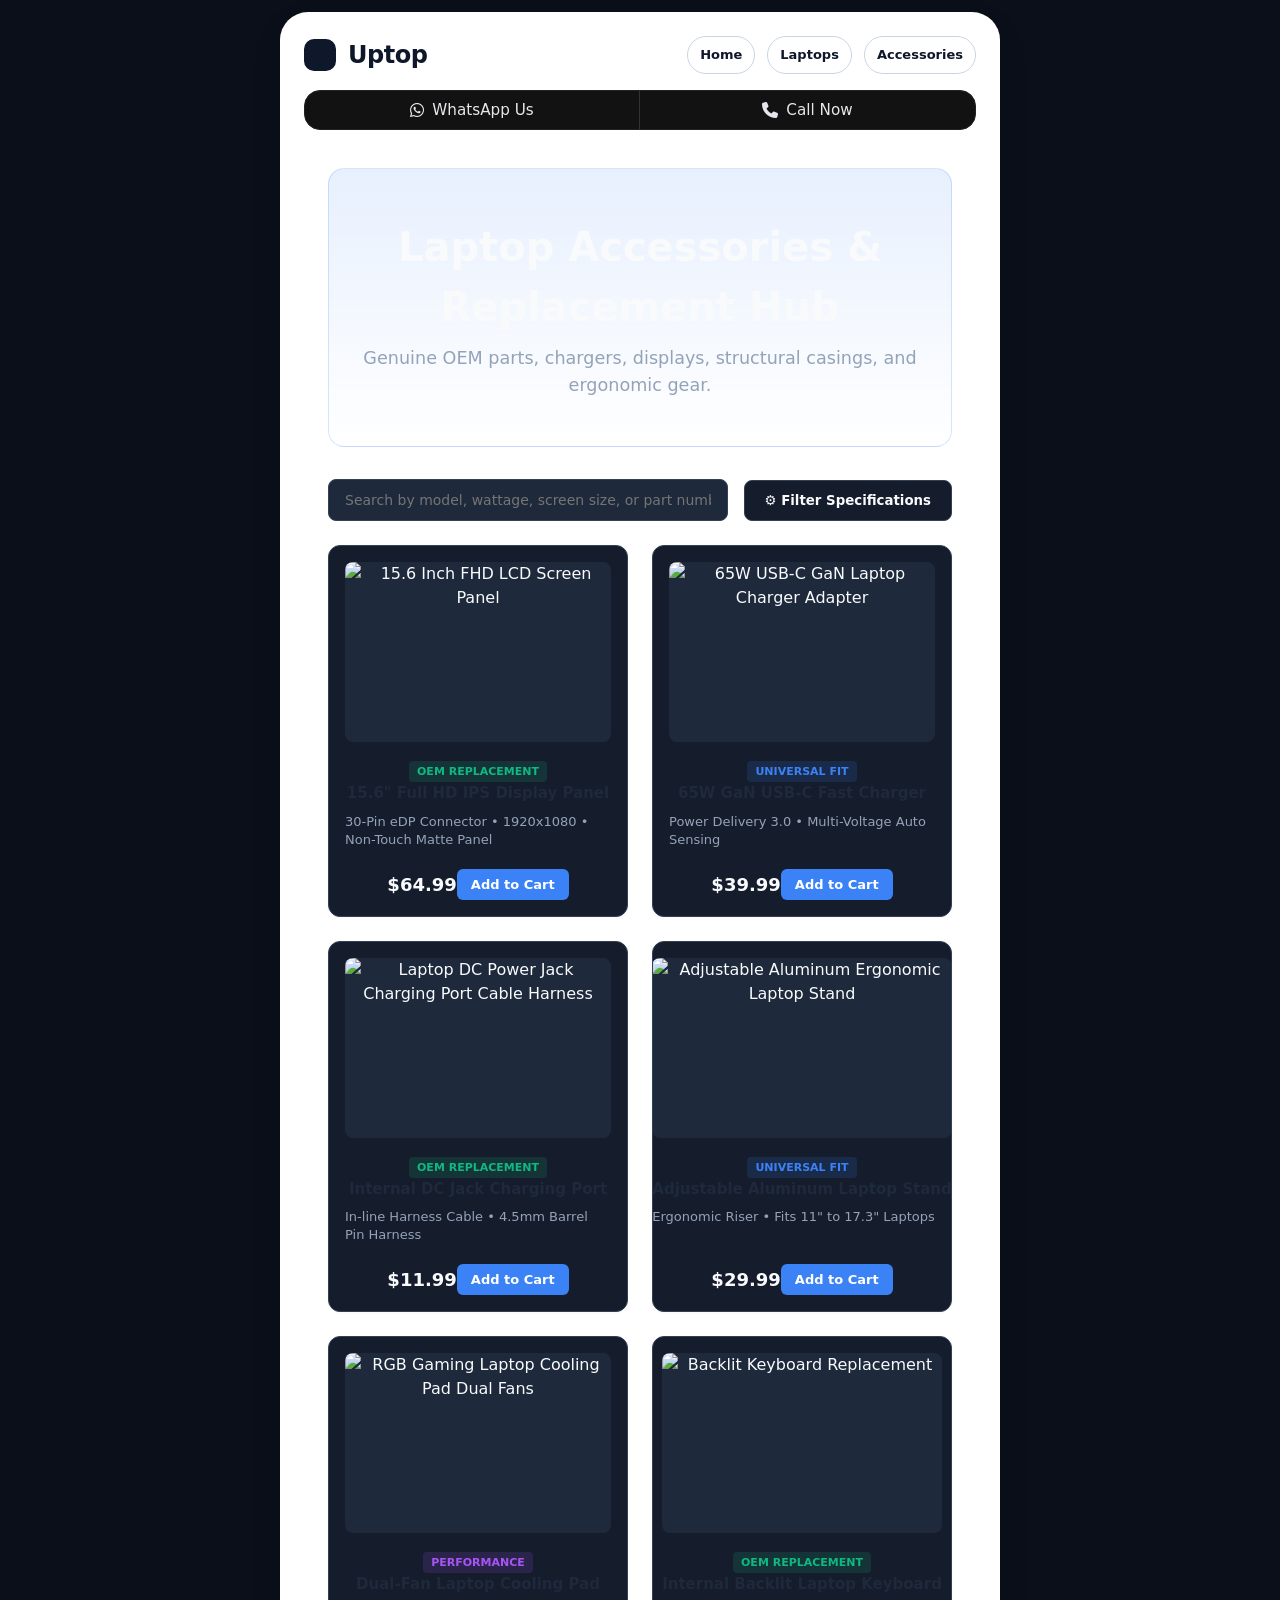
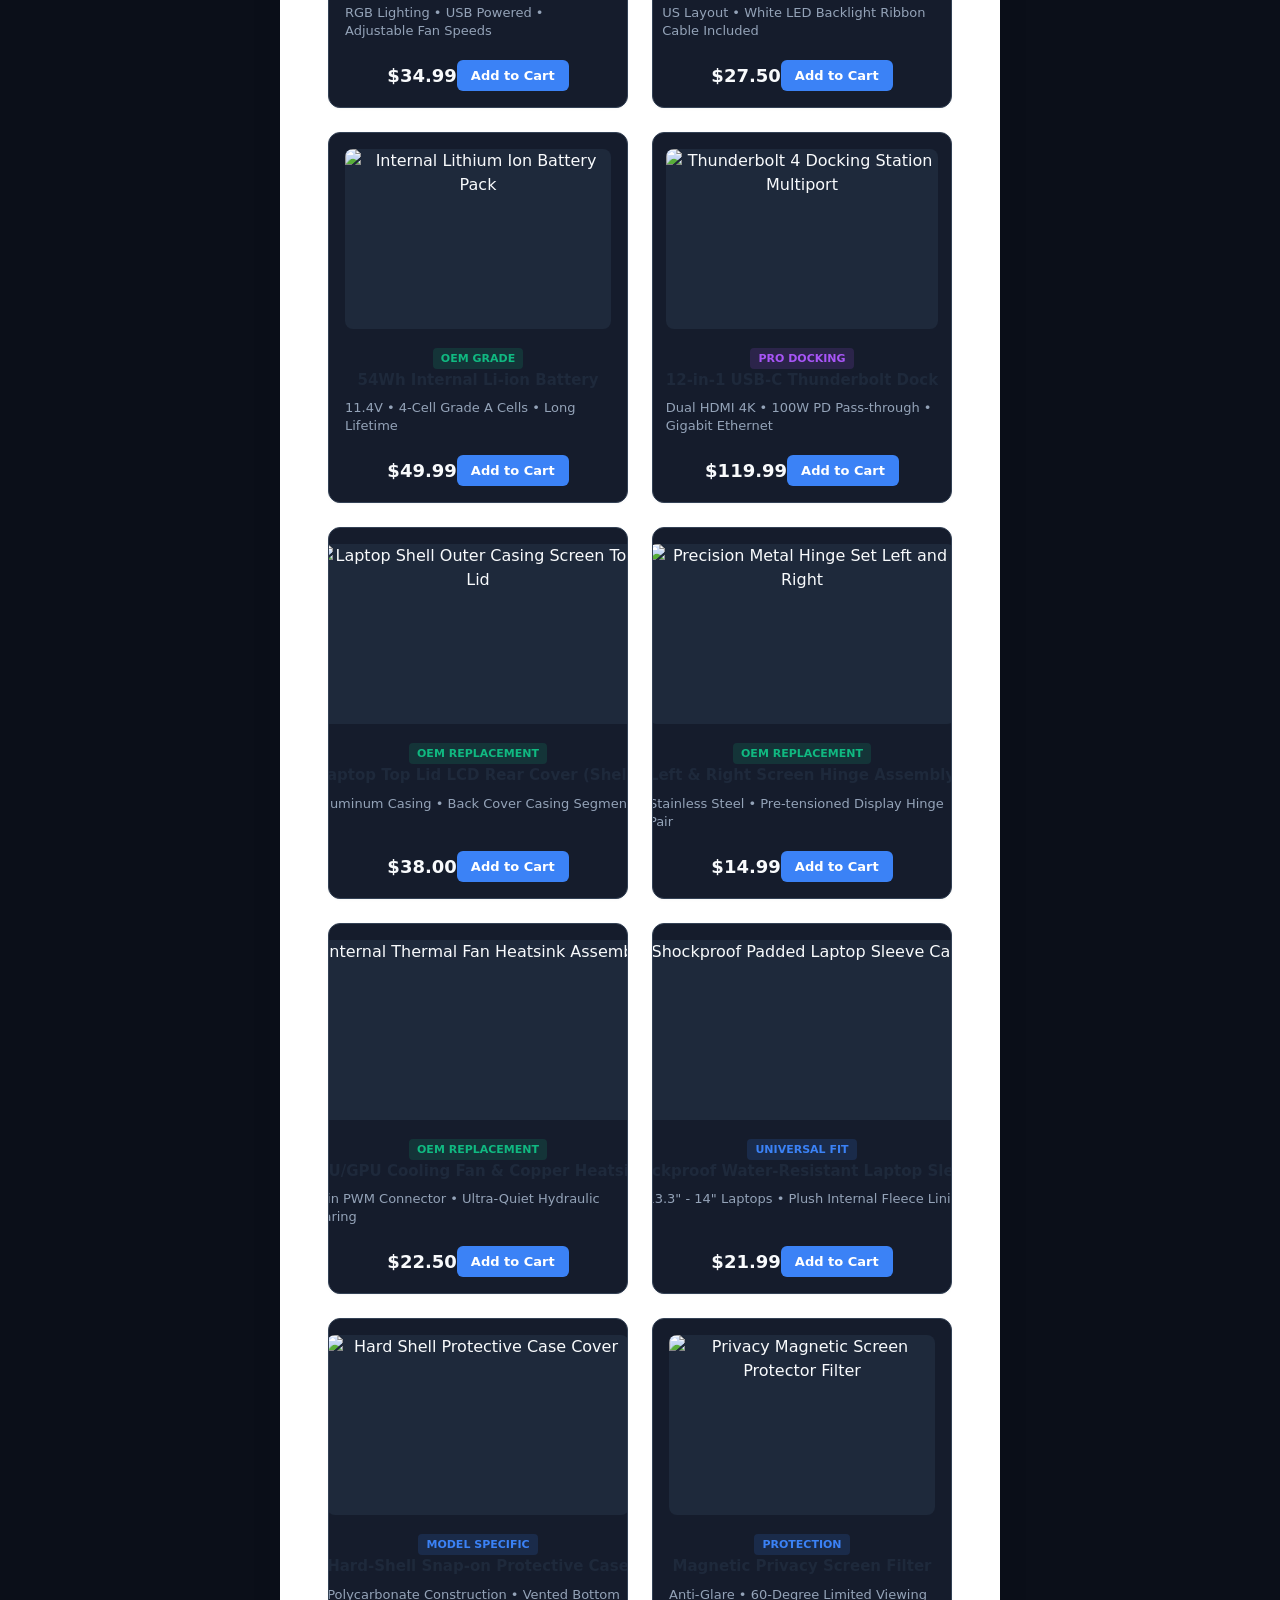
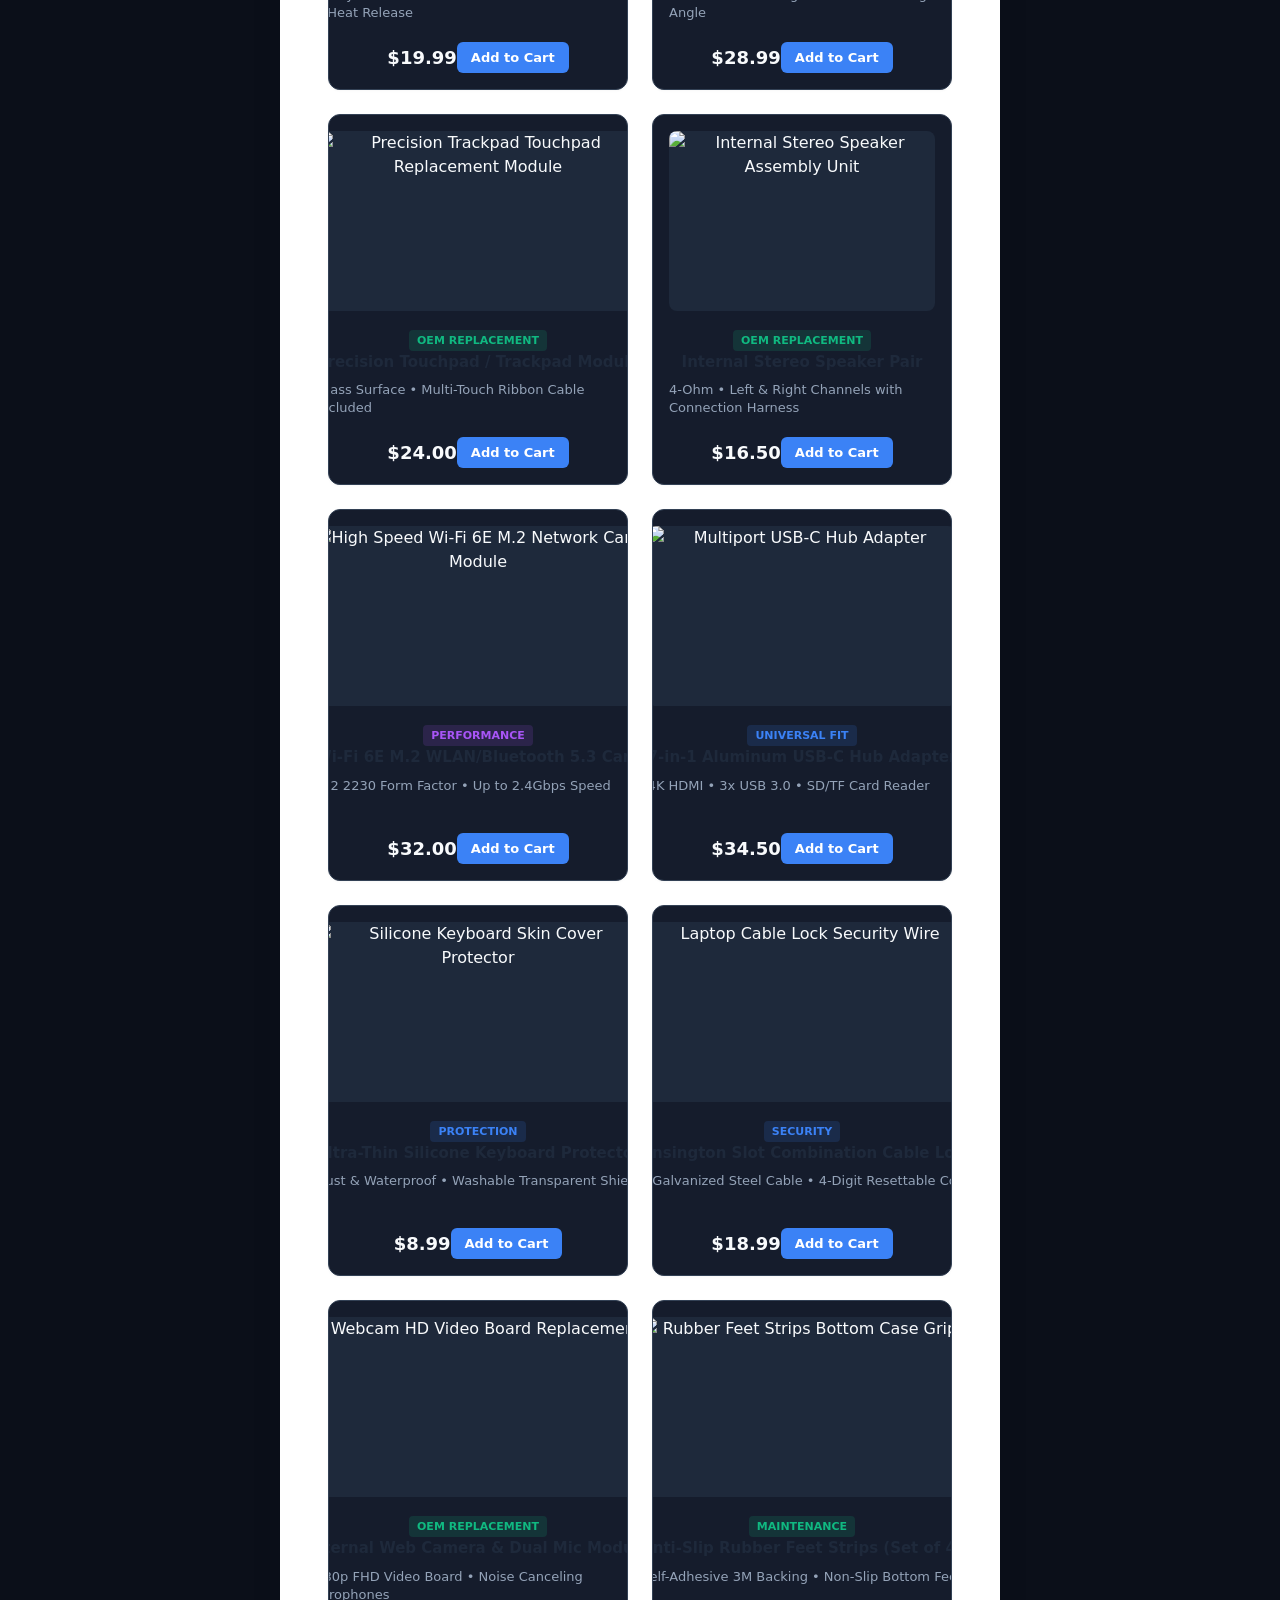
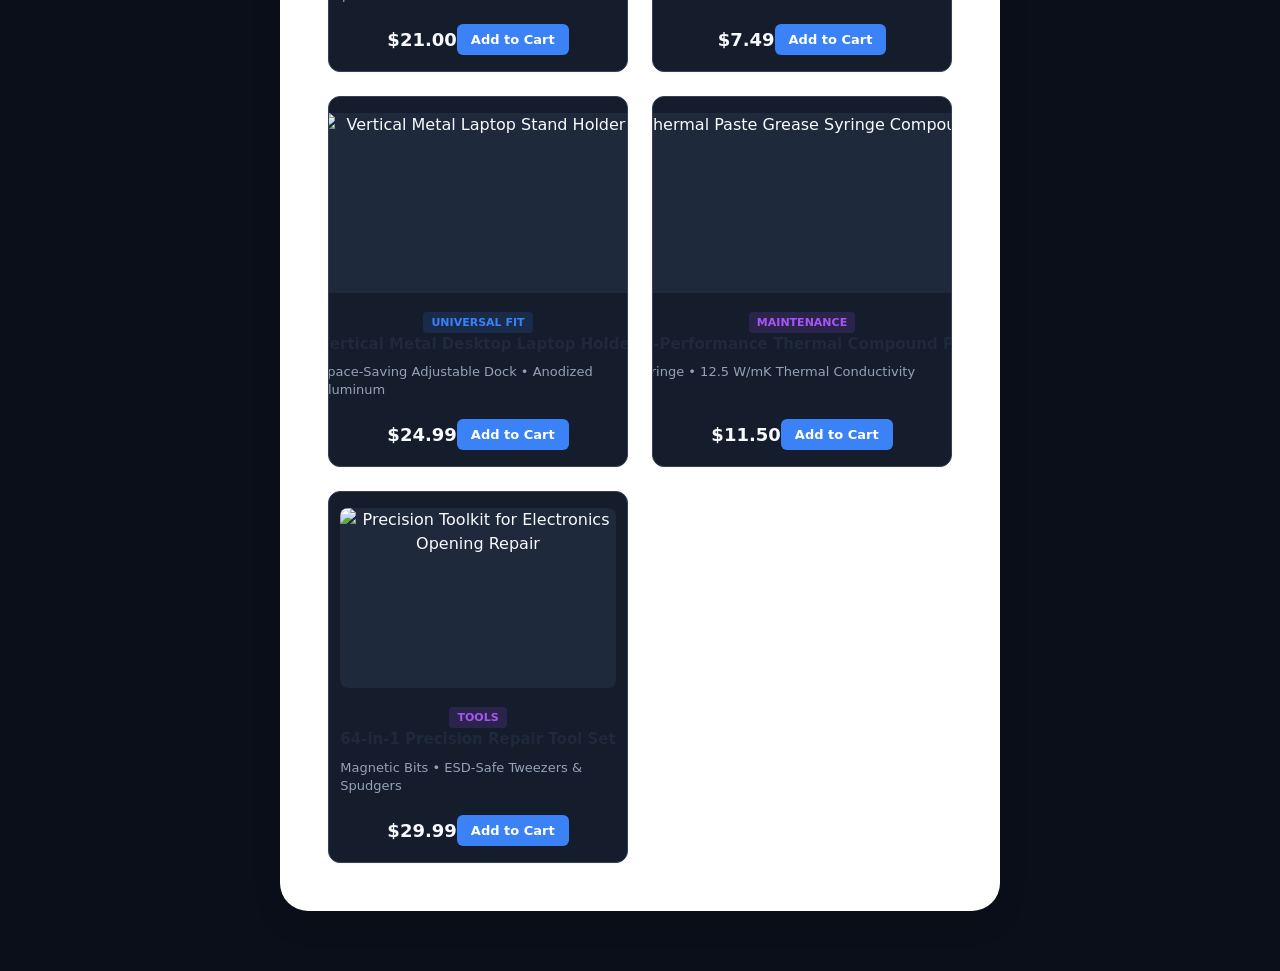
==== Accessories.html @ 5c730513 "tt" ====
<!doctype html>
<html lang="en">
  <head>
    <meta charset="UTF-8" />
    <meta name="viewport" content="width=device-width, initial-scale=1.0" />
    <title>Accessories</title>
    <link
      href="https://fonts.googleapis.com/css2?family=Inter:wght@400;500;600;700&display=swap"
      rel="stylesheet"
    />
    <link
      rel="stylesheet"
      href="https://cdnjs.cloudflare.com/ajax/libs/font-awesome/6.4.0/css/all.min.css"
    />
    <link rel="stylesheet" href="css/styles.css" />
  </head>
  <body>
    <div class="app-container">
      <header class="header">
        <div class="brand-logo">
          <div class="logo-mark" aria-hidden="true"></div>
          <span>Uptop</span>
        </div>
        <div class="header-actions">
          <a class="btn-home" href="index.html">Home</a>
          <a class="btn-home" href="laptops.html">Laptops</a>
          <a class="btn-home" href="Accessories.html">Accessories</a>
        </div>
      </header>

      <div class="top-contact-bar">
        <a
          class="contact-item contact-whatsapp"
          href="https://wa.me/+254115369156?text=Hello%20Uptop%2C%20I%20would%20like%20to%20order%20a%20product."
          target="_blank"
          rel="noopener noreferrer"
        >
          <i class="fa-brands fa-whatsapp"></i>
          <span>WhatsApp Us</span>
        </a>
        <a class="contact-item contact-call" href="tel:+254115369156">
          <i class="fa-solid fa-phone"></i>
          <span>Call Now</span>
        </a>
      </div>

      <div class="container">
      <!-- Hero Header -->
      <section class="hero">
        <h1>Laptop Accessories & Replacement Hub</h1>
        <p>
          Genuine OEM parts, chargers, displays, structural casings, and
          ergonomic gear.
        </p>
      </section>

      <!-- Toolbar Header -->
      <div class="toolbar">
        <div class="search-box">
          <input
            type="text"
            placeholder="Search by model, wattage, screen size, or part number..."
          />
        </div>
        <button class="filter-btn" onclick="toggleFilterDrawer()">
          ⚙️ Filter Specifications
        </button>
      </div>

      <!-- Product Grid: 25 Laptop Accessories -->
      <div class="product-grid">
        <!-- Item 1 -->
        <div class="product-card">
          <div>
            <div class="product-image-container">
              <img
                src="https://encrypted-tbn0.gstatic.com/licensed-image?q=tbn:ANd9GcTJLNDmRcWdPMYj_wDvdPQ8qIXfu62jLfLhconf1jofg36J9VW6-QfoC6sAwPgnzpj3atjjns51_61otAo"
                alt="15.6 Inch FHD LCD Screen Panel"
              />
            </div>
            <span class="badge badge-oem">OEM Replacement</span>
            <h3 class="product-title">15.6" Full HD IPS Display Panel</h3>
            <p class="product-specs">
              30-Pin eDP Connector • 1920x1080 • Non-Touch Matte Panel
            </p>
          </div>
          <div class="card-footer">
            <span class="price">$64.99</span>
            <button class="add-cart-btn">Add to Cart</button>
          </div>
        </div>

        <!-- Item 2 -->
        <div class="product-card">
          <div>
            <div class="product-image-container">
              <img
                src="https://encrypted-tbn2.gstatic.com/licensed-image?q=tbn:ANd9GcQ1BypkFqkw8fF1_gvKGX08zY_EEpguzV0ROz1wAQlJ3Cy7gT6wd9azuefUoqB4FpOcs18DCG1snIAU9cA"
                alt="65W USB-C GaN Laptop Charger Adapter"
              />
            </div>
            <span class="badge badge-universal">Universal Fit</span>
            <h3 class="product-title">65W GaN USB-C Fast Charger</h3>
            <p class="product-specs">
              Power Delivery 3.0 • Multi-Voltage Auto Sensing
            </p>
          </div>
          <div class="card-footer">
            <span class="price">$39.99</span>
            <button class="add-cart-btn">Add to Cart</button>
          </div>
        </div>

        <!-- Item 3 -->
        <div class="product-card">
          <div>
            <div class="product-image-container">
              <img
                src="https://encrypted-tbn0.gstatic.com/licensed-image?q=tbn:ANd9GcSJC_EzNTaqkA4edFQHfYvR0S2m3u1U1BQXn663A4BFqs4sspvTKFzNhvzwSSROBtTR3jxbNS87fFdkvc0"
                alt="Laptop DC Power Jack Charging Port Cable Harness"
              />
            </div>
            <span class="badge badge-oem">OEM Replacement</span>
            <h3 class="product-title">Internal DC Jack Charging Port</h3>
            <p class="product-specs">
              In-line Harness Cable • 4.5mm Barrel Pin Harness
            </p>
          </div>
          <div class="card-footer">
            <span class="price">$11.99</span>
            <button class="add-cart-btn">Add to Cart</button>
          </div>
        </div>

        <!-- Item 4 -->
        <div class="product-card">
          <div>
            <div class="product-image-container">
              <img
                src="https://encrypted-tbn2.gstatic.com/licensed-image?q=tbn:ANd9GcQLLXpa2_G9iAc_JOyJqmUkbwIVJN7_SoL708tnWY1Pv4aSQgy5aCiBnY7sW3a_Cs3ZTMOonFdYsEM_k30"
                alt="Adjustable Aluminum Ergonomic Laptop Stand"
              />
            </div>
            <span class="badge badge-universal">Universal Fit</span>
            <h3 class="product-title">Adjustable Aluminum Laptop Stand</h3>
            <p class="product-specs">
              Ergonomic Riser • Fits 11" to 17.3" Laptops
            </p>
          </div>
          <div class="card-footer">
            <span class="price">$29.99</span>
            <button class="add-cart-btn">Add to Cart</button>
          </div>
        </div>

        <!-- Item 5 -->
        <div class="product-card">
          <div>
            <div class="product-image-container">
              <img
                src="https://encrypted-tbn1.gstatic.com/licensed-image?q=tbn:ANd9GcT1iyAPhJrwnfwgDwinHvorzO_Rx3LGaWyigqgsTXRUKVquHzj6nEGChajkarHmGsRD3aCpnnvTpsMVPLM"
                alt="RGB Gaming Laptop Cooling Pad Dual Fans"
              />
            </div>
            <span class="badge badge-pro">Performance</span>
            <h3 class="product-title">Dual-Fan Laptop Cooling Pad</h3>
            <p class="product-specs">
              RGB Lighting • USB Powered • Adjustable Fan Speeds
            </p>
          </div>
          <div class="card-footer">
            <span class="price">$34.99</span>
            <button class="add-cart-btn">Add to Cart</button>
          </div>
        </div>

        <!-- Item 6 -->
        <div class="product-card">
          <div>
            <div class="product-image-container">
              <img
                src="https://images.unsplash.com/photo-1587829741301-dc798b83add3?auto=format&fit=crop&w=600&q=80"
                alt="Backlit Keyboard Replacement"
              />
            </div>
            <span class="badge badge-oem">OEM Replacement</span>
            <h3 class="product-title">Internal Backlit Laptop Keyboard</h3>
            <p class="product-specs">
              US Layout • White LED Backlight Ribbon Cable Included
            </p>
          </div>
          <div class="card-footer">
            <span class="price">$27.50</span>
            <button class="add-cart-btn">Add to Cart</button>
          </div>
        </div>

        <!-- Item 7 -->
        <div class="product-card">
          <div>
            <div class="product-image-container">
              <img
                src="https://images.unsplash.com/photo-1544244015-0df4b3ffc6b0?auto=format&fit=crop&w=600&q=80"
                alt="Internal Lithium Ion Battery Pack"
              />
            </div>
            <span class="badge badge-oem">OEM Grade</span>
            <h3 class="product-title">54Wh Internal Li-ion Battery</h3>
            <p class="product-specs">
              11.4V • 4-Cell Grade A Cells • Long Lifetime
            </p>
          </div>
          <div class="card-footer">
            <span class="price">$49.99</span>
            <button class="add-cart-btn">Add to Cart</button>
          </div>
        </div>

        <!-- Item 8 -->
        <div class="product-card">
          <div>
            <div class="product-image-container">
              <img
                src="https://images.unsplash.com/photo-1527443224154-c4a3942d3acf?auto=format&fit=crop&w=600&q=80"
                alt="Thunderbolt 4 Docking Station Multiport"
              />
            </div>
            <span class="badge badge-pro">Pro Docking</span>
            <h3 class="product-title">12-in-1 USB-C Thunderbolt Dock</h3>
            <p class="product-specs">
              Dual HDMI 4K • 100W PD Pass-through • Gigabit Ethernet
            </p>
          </div>
          <div class="card-footer">
            <span class="price">$119.99</span>
            <button class="add-cart-btn">Add to Cart</button>
          </div>
        </div>

        <!-- Item 9 -->
        <div class="product-card">
          <div>
            <div class="product-image-container">
              <img
                src="https://images.unsplash.com/photo-1603302576837-37561b2e2302?auto=format&fit=crop&w=600&q=80"
                alt="Laptop Shell Outer Casing Screen Top Lid"
              />
            </div>
            <span class="badge badge-oem">OEM Replacement</span>
            <h3 class="product-title">Laptop Top Lid LCD Rear Cover (Shell)</h3>
            <p class="product-specs">
              Aluminum Casing • Back Cover Casing Segment
            </p>
          </div>
          <div class="card-footer">
            <span class="price">$38.00</span>
            <button class="add-cart-btn">Add to Cart</button>
          </div>
        </div>

        <!-- Item 10 -->
        <div class="product-card">
          <div>
            <div class="product-image-container">
              <img
                src="https://images.unsplash.com/photo-1541807084-5c52b6b3adef?auto=format&fit=crop&w=600&q=80"
                alt="Precision Metal Hinge Set Left and Right"
              />
            </div>
            <span class="badge badge-oem">OEM Replacement</span>
            <h3 class="product-title">Left & Right Screen Hinge Assembly</h3>
            <p class="product-specs">
              Stainless Steel • Pre-tensioned Display Hinge Pair
            </p>
          </div>
          <div class="card-footer">
            <span class="price">$14.99</span>
            <button class="add-cart-btn">Add to Cart</button>
          </div>
        </div>

        <!-- Item 11 -->
        <div class="product-card">
          <div>
            <div class="product-image-container">
              <img
                src="https://images.unsplash.com/photo-1591799264318-7e6ef8ddb7ea?auto=format&fit=crop&w=600&q=80"
                alt="Internal Thermal Fan Heatsink Assembly"
              />
            </div>
            <span class="badge badge-oem">OEM Replacement</span>
            <h3 class="product-title">CPU/GPU Cooling Fan & Copper Heatsink</h3>
            <p class="product-specs">
              4-Pin PWM Connector • Ultra-Quiet Hydraulic Bearing
            </p>
          </div>
          <div class="card-footer">
            <span class="price">$22.50</span>
            <button class="add-cart-btn">Add to Cart</button>
          </div>
        </div>

        <!-- Item 12 -->
        <div class="product-card">
          <div>
            <div class="product-image-container">
              <img
                src="https://images.unsplash.com/photo-1588872657578-7efd1f1555ed?auto=format&fit=crop&w=600&q=80"
                alt="Shockproof Padded Laptop Sleeve Case"
              />
            </div>
            <span class="badge badge-universal">Universal Fit</span>
            <h3 class="product-title">
              Shockproof Water-Resistant Laptop Sleeve
            </h3>
            <p class="product-specs">
              Fits 13.3" - 14" Laptops • Plush Internal Fleece Lining
            </p>
          </div>
          <div class="card-footer">
            <span class="price">$21.99</span>
            <button class="add-cart-btn">Add to Cart</button>
          </div>
        </div>

        <!-- Item 13 -->
        <div class="product-card">
          <div>
            <div class="product-image-container">
              <img
                src="https://images.unsplash.com/photo-1593642632823-8f785ba67e45?auto=format&fit=crop&w=600&q=80"
                alt="Hard Shell Protective Case Cover"
              />
            </div>
            <span class="badge badge-universal">Model Specific</span>
            <h3 class="product-title">Hard-Shell Snap-on Protective Case</h3>
            <p class="product-specs">
              Polycarbonate Construction • Vented Bottom Heat Release
            </p>
          </div>
          <div class="card-footer">
            <span class="price">$19.99</span>
            <button class="add-cart-btn">Add to Cart</button>
          </div>
        </div>

        <!-- Item 14 -->
        <div class="product-card">
          <div>
            <div class="product-image-container">
              <img
                src="https://images.unsplash.com/photo-1629654297299-c8506221ca97?auto=format&fit=crop&w=600&q=80"
                alt="Privacy Magnetic Screen Protector Filter"
              />
            </div>
            <span class="badge badge-universal">Protection</span>
            <h3 class="product-title">Magnetic Privacy Screen Filter</h3>
            <p class="product-specs">
              Anti-Glare • 60-Degree Limited Viewing Angle
            </p>
          </div>
          <div class="card-footer">
            <span class="price">$28.99</span>
            <button class="add-cart-btn">Add to Cart</button>
          </div>
        </div>

        <!-- Item 15 -->
        <div class="product-card">
          <div>
            <div class="product-image-container">
              <img
                src="https://images.unsplash.com/photo-1618005182384-a83a8bd57fbe?auto=format&fit=crop&w=600&q=80"
                alt="Precision Trackpad Touchpad Replacement Module"
              />
            </div>
            <span class="badge badge-oem">OEM Replacement</span>
            <h3 class="product-title">Precision Touchpad / Trackpad Module</h3>
            <p class="product-specs">
              Glass Surface • Multi-Touch Ribbon Cable Included
            </p>
          </div>
          <div class="card-footer">
            <span class="price">$24.00</span>
            <button class="add-cart-btn">Add to Cart</button>
          </div>
        </div>

        <!-- Item 16 -->
        <div class="product-card">
          <div>
            <div class="product-image-container">
              <img
                src="https://images.unsplash.com/photo-1563298723-dcfebaa392e3?auto=format&fit=crop&w=600&q=80"
                alt="Internal Stereo Speaker Assembly Unit"
              />
            </div>
            <span class="badge badge-oem">OEM Replacement</span>
            <h3 class="product-title">Internal Stereo Speaker Pair</h3>
            <p class="product-specs">
              4-Ohm • Left & Right Channels with Connection Harness
            </p>
          </div>
          <div class="card-footer">
            <span class="price">$16.50</span>
            <button class="add-cart-btn">Add to Cart</button>
          </div>
        </div>

        <!-- Item 17 -->
        <div class="product-card">
          <div>
            <div class="product-image-container">
              <img
                src="https://images.unsplash.com/photo-1544197150-b99a580bb7a8?auto=format&fit=crop&w=600&q=80"
                alt="High Speed Wi-Fi 6E M.2 Network Card Module"
              />
            </div>
            <span class="badge badge-pro">Performance</span>
            <h3 class="product-title">Wi-Fi 6E M.2 WLAN/Bluetooth 5.3 Card</h3>
            <p class="product-specs">
              M.2 2230 Form Factor • Up to 2.4Gbps Speed
            </p>
          </div>
          <div class="card-footer">
            <span class="price">$32.00</span>
            <button class="add-cart-btn">Add to Cart</button>
          </div>
        </div>

        <!-- Item 18 -->
        <div class="product-card">
          <div>
            <div class="product-image-container">
              <img
                src="https://images.unsplash.com/photo-1597872200969-2b65d56bd16b?auto=format&fit=crop&w=600&q=80"
                alt="Multiport USB-C Hub Adapter"
              />
            </div>
            <span class="badge badge-universal">Universal Fit</span>
            <h3 class="product-title">7-in-1 Aluminum USB-C Hub Adapter</h3>
            <p class="product-specs">
              4K HDMI • 3x USB 3.0 • SD/TF Card Reader
            </p>
          </div>
          <div class="card-footer">
            <span class="price">$34.50</span>
            <button class="add-cart-btn">Add to Cart</button>
          </div>
        </div>

        <!-- Item 19 -->
        <div class="product-card">
          <div>
            <div class="product-image-container">
              <img
                src="https://images.unsplash.com/photo-1625842268584-8f3296236761?auto=format&fit=crop&w=600&q=80"
                alt="Silicone Keyboard Skin Cover Protector"
              />
            </div>
            <span class="badge badge-universal">Protection</span>
            <h3 class="product-title">
              Ultra-Thin Silicone Keyboard Protector
            </h3>
            <p class="product-specs">
              Dust & Waterproof • Washable Transparent Shield
            </p>
          </div>
          <div class="card-footer">
            <span class="price">$8.99</span>
            <button class="add-cart-btn">Add to Cart</button>
          </div>
        </div>

        <!-- Item 20 -->
        <div class="product-card">
          <div>
            <div class="product-image-container">
              <img
                src="https://images.unsplash.com/photo-1550745165-9bc0b252726f?auto=format&fit=crop&w=600&q=80"
                alt="Laptop Cable Lock Security Wire"
              />
            </div>
            <span class="badge badge-universal">Security</span>
            <h3 class="product-title">
              Kensington Slot Combination Cable Lock
            </h3>
            <p class="product-specs">
              6ft Galvanized Steel Cable • 4-Digit Resettable Code
            </p>
          </div>
          <div class="card-footer">
            <span class="price">$18.99</span>
            <button class="add-cart-btn">Add to Cart</button>
          </div>
        </div>

        <!-- Item 21 -->
        <div class="product-card">
          <div>
            <div class="product-image-container">
              <img
                src="https://images.unsplash.com/photo-1563770660941-20978e870e26?auto=format&fit=crop&w=600&q=80"
                alt="Webcam HD Video Board Replacement"
              />
            </div>
            <span class="badge badge-oem">OEM Replacement</span>
            <h3 class="product-title">Internal Web Camera & Dual Mic Module</h3>
            <p class="product-specs">
              1080p FHD Video Board • Noise Canceling Microphones
            </p>
          </div>
          <div class="card-footer">
            <span class="price">$21.00</span>
            <button class="add-cart-btn">Add to Cart</button>
          </div>
        </div>

        <!-- Item 22 -->
        <div class="product-card">
          <div>
            <div class="product-image-container">
              <img
                src="https://images.unsplash.com/photo-1544716278-ca5e3f4abd8c?auto=format&fit=crop&w=600&q=80"
                alt="Rubber Feet Strips Bottom Case Grip"
              />
            </div>
            <span class="badge badge-oem">Maintenance</span>
            <h3 class="product-title">
              Anti-Slip Rubber Feet Strips (Set of 4)
            </h3>
            <p class="product-specs">
              Self-Adhesive 3M Backing • Non-Slip Bottom Feet
            </p>
          </div>
          <div class="card-footer">
            <span class="price">$7.49</span>
            <button class="add-cart-btn">Add to Cart</button>
          </div>
        </div>

        <!-- Item 23 -->
        <div class="product-card">
          <div>
            <div class="product-image-container">
              <img
                src="https://images.unsplash.com/photo-1616440342232-0efe3d6e8823?auto=format&fit=crop&w=600&q=80"
                alt="Vertical Metal Laptop Stand Holder"
              />
            </div>
            <span class="badge badge-universal">Universal Fit</span>
            <h3 class="product-title">Vertical Metal Desktop Laptop Holder</h3>
            <p class="product-specs">
              Space-Saving Adjustable Dock • Anodized Aluminum
            </p>
          </div>
          <div class="card-footer">
            <span class="price">$24.99</span>
            <button class="add-cart-btn">Add to Cart</button>
          </div>
        </div>

        <!-- Item 24 -->
        <div class="product-card">
          <div>
            <div class="product-image-container">
              <img
                src="https://images.unsplash.com/photo-1583863788434-e58a36330cf0?auto=format&fit=crop&w=600&q=80"
                alt="Thermal Paste Grease Syringe Compound"
              />
            </div>
            <span class="badge badge-pro">Maintenance</span>
            <h3 class="product-title">
              High-Performance Thermal Compound Paste
            </h3>
            <p class="product-specs">
              4g Syringe • 12.5 W/mK Thermal Conductivity
            </p>
          </div>
          <div class="card-footer">
            <span class="price">$11.50</span>
            <button class="add-cart-btn">Add to Cart</button>
          </div>
        </div>

        <!-- Item 25 -->
        <div class="product-card">
          <div>
            <div class="product-image-container">
              <img
                src="https://images.unsplash.com/photo-1581092160607-ee22621dd758?auto=format&fit=crop&w=600&q=80"
                alt="Precision Toolkit for Electronics Opening Repair"
              />
            </div>
            <span class="badge badge-pro">Tools</span>
            <h3 class="product-title">64-in-1 Precision Repair Tool Set</h3>
            <p class="product-specs">
              Magnetic Bits • ESD-Safe Tweezers & Spudgers
            </p>
          </div>
          <div class="card-footer">
            <span class="price">$29.99</span>
            <button class="add-cart-btn">Add to Cart</button>
          </div>
        </div>
      </div>
    </div>

    <!-- Filter Slide-Out Drawer -->
    <div
      class="filter-overlay"
      id="filterOverlay"
      onclick="toggleFilterDrawer()"
    ></div>
    <aside class="filter-drawer" id="filterDrawer">
      <div class="filter-header">
        <h3>Specification Filters</h3>
        <button class="close-btn" onclick="toggleFilterDrawer()">
          &times;
        </button>
      </div>

      <div class="filter-group">
        <h4>Category</h4>
        <label><input type="checkbox" /> Display Panel & Screens</label>
        <label><input type="checkbox" /> Chargers & Power Adapters</label>
        <label><input type="checkbox" /> DC Jacks & Charging Ports</label>
        <label><input type="checkbox" /> Stands & Cooling Pads</label>
        <label><input type="checkbox" /> Keyboards & Trackpads</label>
        <label><input type="checkbox" /> Internal Batteries</label>
        <label><input type="checkbox" /> Docks & USB Hubs</label>
      </div>

      <div class="filter-group">
        <h4>Screen Connector Pins</h4>
        <label><input type="checkbox" /> 30-Pin eDP</label>
        <label><input type="checkbox" /> 40-Pin FHD/Touch</label>
      </div>

      <div class="filter-group">
        <h4>Charger Output Wattage</h4>
        <label><input type="checkbox" /> 45W</label>
        <label><input type="checkbox" /> 65W GaN / Type-C</label>
        <label><input type="checkbox" /> 90W - 130W+</label>
      </div>
    </aside>
    <script src="jss/java.js"></script>
    </div>
  </body>
</html>
---- css/styles.css ----
/* ==========================================================================
   1. Global Resets & Base Styles
   ========================================================================== */
* {
    box-sizing: border-box;
    margin: 0;
    padding: 0;
    font-family: 'Inter', -apple-system, BlinkMacSystemFont, sans-serif;
}

html {
    overflow-x: hidden;
}

body {
    background-color: #f4f6f8;
    color: #1a202c;
    display: flex;
    justify-content: center;
    align-items: flex-start;
    min-height: 100vh;
    padding: 20px 10px;
    overflow-x: hidden;
}

/* Container to constrain mobile mockup while allowing responsive expansion */
.app-container {
    width: min(100%, 480px);
    max-width: 480px;
    margin: 0 auto;
    background-color: #ffffff;
    border-radius: 20px;
    box-shadow: 0 10px 30px rgba(0, 0, 0, 0.08);
    overflow: hidden;
    padding: 16px;
    transition: max-width 0.3s ease;
}

/* Featured product cards grid */
.featured-grid {
    display: grid;
    grid-template-columns: 1fr;
    gap: 18px;
    padding: 8px 12px 20px;
}

.product-card {
    display: flex;
    flex-direction: column;
    background: #ffffff;
    border-radius: 12px;
    overflow: hidden;
    box-shadow: 0 10px 30px rgba(2,6,23,0.04);
    border: 1px solid rgba(2,6,23,0.04);
}

.card-media img {
    width: 100%;
    height: 200px;
    object-fit: cover;
    display: block;
}

.card-body {
    padding: 12px 14px;
    display: flex;
    flex-direction: column;
    gap: 8px;
}

.product-name { font-size: 1rem; font-weight: 700; color: #0f172a; }
.product-price { font-size: 0.95rem; color: #2563eb; font-weight: 700; }
.product-details { font-size: 0.85rem; color: #64748b; }
.product-meta { display: flex; align-items: center; justify-content: space-between; gap: 12px; margin-top: 6px; }
.rating { color: #f59e0b; font-weight: 600; }
.rating-count { color: #64748b; font-size: 0.85rem; margin-left: 6px; }
.buy-btn { padding: 8px 12px; font-size: 0.85rem; border-radius: 8px; }

/* Desktop: multi-column grid and horizontal card layout */
@media (min-width: 720px) {
    .featured-grid { grid-template-columns: repeat(2, 1fr); }
}

@media (min-width: 1100px) {
    .featured-grid { grid-template-columns: repeat(3, 1fr); }
    .card-media img { height: 220px; }
    /* allow horizontal card layout */
    .product-card { flex-direction: column; }
}

/* Expand app-container on larger viewports so grid can breathe */
@media (min-width: 720px) {
    .app-container { max-width: 900px; }
}

@media (min-width: 1200px) {
    .app-container { max-width: 1200px; }
}

.top-contact-bar {
    display: flex;
    align-items: center;
    justify-content: center;
    width: 100%;
    margin-bottom: 14px;
    background-color: #121212;
    border: 1px solid #232323;
    border-radius: 16px;
    overflow: hidden;
}

.top-contact-bar .contact-item {
    flex: 1 1 50%;
    display: flex;
    align-items: center;
    justify-content: center;
    gap: 8px;
    padding: 8px 10px;
    color: #e5e7eb;
    text-decoration: none;
    font-size: 0.95rem;
    transition: background-color 0.2s ease, color 0.2s ease;
}

.top-contact-bar .contact-item:hover,
.top-contact-bar .contact-item:focus-visible {
    background-color: rgba(255, 255, 255, 0.05);
    color: #ffffff;
}

.top-contact-bar .contact-whatsapp {
    border-right: 1px solid #333333;
}

.top-contact-bar .contact-item i {
    font-size: 1rem;
}

.cart-btn {
    display: inline-flex;
    align-items: center;
    justify-content: center;
    gap: 6px;
    padding: 8px 10px;
    background-color: #2563eb;
    color: #ffffff;
    border-radius: 12px;
    text-decoration: none;
    font-size: 0.9rem;
}

.cart-count {
    display: inline-flex;
    align-items: center;
    justify-content: center;
    width: 22px;
    height: 22px;
    border-radius: 9999px;
    background: #ffffff;
    color: #2563eb;
    font-size: 0.75rem;
    font-weight: 700;
}

.header {
    display: flex;
    align-items: center;
    justify-content: space-between;
    gap: 12px;
    margin-bottom: 16px;
}

.brand-logo {
    font-size: 1.25rem;
    font-weight: 700;
    color: #0f172a;
}

.search-container {
    position: relative;
    /* make search box match image: fixed-ish width, pill shape centered */
    flex: 1 1 100%;
    max-width: 100%;
    min-width: 0;
}

.search-input {
    width: 100%;
    height: 40px;
    padding: 8px 44px 8px 16px;
    background-color: #ffffff;
    border: 1px solid rgba(15,23,42,0.06);
    border-radius: 9999px;
    font-size: 0.95rem;
    outline: none;
    transition: all 0.18s ease;
    box-shadow: 0 6px 20px rgba(2,6,23,0.06);
}

.search-input:focus {
    border-color: #2563eb;
    background-color: #ffffff;
}

.search-icon {
    position: absolute;
    right: 12px;
    top: 50%;
    transform: translateY(-50%);
    color: #64748b;
    font-size: 0.875rem;
    pointer-events: none;
}

.menu-btn {
    background: none;
    border: none;
    font-size: 1.25rem;
    color: #0f172a;
    cursor: pointer;
}

/* ==========================================================================
   Shop by Category - icon grid like reference image
   ========================================================================== */
.categories-section {
    padding: 8px 14px 20px;
}

.categories-grid {
    display: flex;
    gap: 22px;
    justify-content: center;
    align-items: center;
    padding: 8px 4px;
    flex-wrap: wrap;
}

.category-card {
    display: flex;
    flex-direction: column;
    align-items: center;
    gap: 8px;
    text-decoration: none;
    color: #0f172a;
    width: 84px;
}

.icon-wrapper {
    width: 64px;
    height: 64px;
    border-radius: 50%;
    background: #ffffff;
    display: flex;
    align-items: center;
    justify-content: center;
    box-shadow: 0 8px 22px rgba(2,6,23,0.06);
    border: 1px solid rgba(2,6,23,0.05);
    font-size: 1.25rem;
    color: #2563eb;
}

.category-label {
    font-size: 0.75rem;
    color: #475569;
    text-align: center;
}

@media (max-width: 420px) {
    .categories-grid {
        gap: 14px;
        padding: 8px 0;
    }

    .category-card {
        width: 70px;
        gap: 6px;
    }

    .icon-wrapper {
        width: 52px;
        height: 52px;
        font-size: 1.05rem;
    }

    .category-label {
        font-size: 0.68rem;
    }
}

@media (max-width: 360px) {
    .categories-grid {
        gap: 10px;
    }

    .category-card {
        width: 64px;
        gap: 5px;
    }

    .icon-wrapper {
        width: 48px;
        height: 48px;
        font-size: 1rem;
    }

    .category-label {
        font-size: 0.65rem;
    }
}

/* ==========================================================================
   3. Pills Navigation / Filter Tabs
   ========================================================================== */
.pills-nav {
    display: flex;
    gap: 8px;
    overflow-x: auto;
    padding-bottom: 8px;
    margin-bottom: 16px;
    scrollbar-width: none;
    /* Firefox */
}

.pills-nav::-webkit-scrollbar {
    display: none;
    /* Chrome/Safari */
}

.pill-item {
    white-space: nowrap;
    padding: 8px 16px;
    background-color: #f1f5f9;
    border-radius: 16px;
    font-size: 0.8125rem;
    font-weight: 500;
    color: #475569;
    cursor: pointer;
    border: none;
    transition: background 0.2s, color 0.2s;
}

.pill-item.active,
.pill-item:hover {
    background-color: #e2e8f0;
    color: #0f172a;
}

/* ==========================================================================
   4. Banner Carousel Section
   ========================================================================== */
.carousel-container {
    position: relative;
    width: 100%;
    border-radius: 16px;
    overflow: hidden;
    background: linear-gradient(135deg, #e0f2fe 0%, #eff6ff 100%);
    margin-bottom: 24px;
}

.carousel-track {
    display: flex;
    transition: transform 0.5s ease-in-out;
    width: 100%;
}

.carousel-slide {
    min-width: 100%;
    padding: 24px 16px;
    text-align: center;
    display: flex;
    flex-direction: column;
    align-items: center;
    justify-content: center;
    box-sizing: border-box;
}

.carousel-title {
    font-size: 1.125rem;
    font-weight: 700;
    color: #0f172a;
    margin-bottom: 6px;
}

.carousel-subtitle {
    font-size: 0.8125rem;
    color: #64748b;
    margin-bottom: 16px;
}

.btn-primary {
    background-color: #2563eb;
    color: #ffffff;
    border: none;
    padding: 10px 24px;
    border-radius: 12px;
    font-size: 0.875rem;
    font-weight: 600;
    cursor: pointer;
    box-shadow: 0 4px 12px rgba(37, 99, 235, 0.25);
    transition: background-color 0.2s ease;
}

.btn-primary:hover {
    background-color: #1d4ed8;
}

/* Carousel Controls */
.carousel-arrow {
    position: absolute;
    top: 50%;
    transform: translateY(-50%);
    background: rgba(255, 255, 255, 0.95);
    border: none;
    width: 40px;
    height: 40px;
    display: flex;
    align-items: center;
    justify-content: center;
    border-radius: 9999px;
    box-shadow: 0 6px 18px rgba(2,6,23,0.08);
    cursor: pointer;
    z-index: 10;
}

.carousel-arrow i { color: #0f172a; font-size: 0.9rem; }

.carousel-arrow.prev { left: 12px; }
.carousel-arrow.next { right: 12px; }

.carousel-dots { position: absolute; left: 50%; transform: translateX(-50%); bottom: 12px; display: flex; gap: 8px; }
.dot { width: 8px; height: 8px; background: #94a3b8; border-radius: 50%; display: inline-block; }
.dot.active { width: 14px; background: #2563eb; border-radius: 6px; }

.review-carousel-section {
    background: #ffffff;
    padding: 32px 18px;
    border-radius: 24px;
    box-shadow: 0 24px 70px rgba(15, 23, 42, 0.08);
    margin-bottom: 24px;
}

.review-carousel-header {
    margin-bottom: 22px;
}

.review-section-label {
    color: #64748b;
    text-transform: uppercase;
    letter-spacing: 0.16em;
    font-size: 0.75rem;
    margin-bottom: 6px;
}

.review-section-title {
    font-size: 1.55rem;
    line-height: 1.2;
    color: #111827;
    margin: 0;
}

.review-carousel-shell {
    position: relative;
    display: flex;
    align-items: center;
    justify-content: center;
    overflow: hidden;
}

.review-carousel-track {
    display: flex;
    width: 100%;
    scroll-snap-type: x mandatory;
    gap: 18px;
    transition: transform 0.45s ease;
    will-change: transform;
    align-items: stretch;
}

.review-card {
    /* Make card sizing stable so JS can measure exact widths */
    min-width: 100%;
    flex: 0 0 auto;
    width: 100%;
    box-sizing: border-box;
    flex-shrink: 0;
    background: #f8fafc;
    border-radius: 22px;
    padding: 28px;
    box-shadow: inset 0 0 0 1px rgba(15, 23, 42, 0.05);
    opacity: 0.65;
    transform: scale(0.98);
    transition: transform 0.3s ease, opacity 0.3s ease;
    scroll-snap-align: center;
}

.review-card.active {
    opacity: 1;
    transform: scale(1);
}

.review-stars {
    display: flex;
    align-items: center;
    gap: 6px;
    margin-bottom: 16px;
    color: #fbbf24;
    font-size: 1.1rem;
}

.review-quote {
    font-size: 1rem;
    line-height: 1.75;
    color: #0f172a;
    margin-bottom: 22px;
    max-width: 680px;
}

.review-footer {
    display: flex;
    align-items: center;
    justify-content: space-between;
    gap: 16px;
}

.reviewer-copy {
    display: flex;
    flex-direction: column;
    gap: 6px;
}

.reviewer-name {
    font-weight: 700;
    font-size: 1rem;
    color: #111827;
}

.review-product {
    font-size: 0.92rem;
    color: #475569;
}

.review-thumb {
    width: 96px;
    height: 68px;
    object-fit: cover;
    border-radius: 16px;
    border: 1px solid rgba(15, 23, 42, 0.08);
}

.review-arrow {
    position: absolute;
    top: 50%;
    transform: translateY(-50%);
    width: 46px;
    height: 46px;
    border-radius: 50%;
    border: 1px solid rgba(15, 23, 42, 0.14);
    background: #ffffff;
    color: #111827;
    display: inline-flex;
    align-items: center;
    justify-content: center;
    box-shadow: 0 14px 28px rgba(15, 23, 42, 0.1);
    cursor: pointer;
    transition: transform 0.2s ease, background 0.2s ease;
}

.review-arrow:hover {
    transform: translateY(-50%) scale(1.05);
    background: #f8fafc;
}

.review-prev {
        left: -12px;
}

.review-next {
        right: -12px;
}

/* Responsive arrow sizing & placement */
@media (max-width: 680px) {
    .review-arrow {
        width: 40px;
        height: 40px;
        box-shadow: 0 8px 18px rgba(15,23,42,0.08);
    }

    .review-prev { left: 8px; }
    .review-next { right: 8px; }
}

@media (max-width: 420px) {
    .review-arrow {
        width: 36px;
        height: 36px;
        font-size: 0.85rem;
    }

    .review-prev { left: 6px; }
    .review-next { right: 6px; }
}

@media (min-width: 920px) {
    .review-arrow {
        width: 56px;
        height: 56px;
        box-shadow: 0 20px 40px rgba(15,23,42,0.12);
    }

    .review-prev { left: 18px; }
    .review-next { right: 18px; }
}

.review-dots {
    margin-top: 18px;
    display: flex;
    justify-content: center;
    gap: 8px;
}

.review-dot {
    width: 10px;
    height: 10px;
    border-radius: 50%;
    border: 1px solid rgba(15, 23, 42, 0.16);
    background: transparent;
    cursor: pointer;
    transition: all 0.2s ease;
}

.review-dot.active {
    width: 14px;
    height: 14px;
    background: #2563eb;
    border-color: transparent;
}

@media (max-width: 920px) {
    .review-section-title {
        font-size: 1.35rem;
    }

    .review-card {
        padding: 24px;
    }

    .review-thumb {
        width: 82px;
        height: 62px;
    }
}

@media (max-width: 680px) {
    .review-carousel-section {
        padding: 24px 14px;
    }

    .review-carousel-shell {
        flex-direction: column;
    }

    .review-arrow {
        position: relative;
        top: auto;
        transform: none;
        margin: 12px 0 0;
    }

    .review-prev,
    .review-next {
        left: auto;
        right: auto;
    }

    .review-footer {
        flex-direction: column;
        align-items: flex-start;
    }
}

         /* ==========================================================================
       1. Base & Global Styles  this is for the laptops page
       ========================================================================== */
         * {
             box-sizing: border-box;
             margin: 0;
             padding: 0;
             font-family: 'Inter', -apple-system, BlinkMacSystemFont, sans-serif;
         }
    
         body {
             background-color: #f1f5f9;
             color: #0f172a;
             display: flex;
             justify-content: center;
             align-items: flex-start;
             min-height: 100vh;
             padding: 12px 6px;
         }
    
         /* Outer layout wrapper */
         .app-container {
             width: 100%;
             max-width: 480px;
             /* Base container size for typical mobile view */
             background-color: #ffffff;
             border-radius: 28px;
             box-shadow: 0 12px 32px rgba(0, 0, 0, 0.08);
             padding: 18px 14px;
             overflow: hidden;
             transition: max-width 0.3s cubic-bezier(0.4, 0, 0.2, 1);
         }
    
         /* ==========================================================================
       2. Header & Action Navigation
       ========================================================================== */
         .header {
             display: flex;
             justify-content: space-between;
             align-items: center;
             margin-bottom: 16px;
         }
    
         .brand-logo {
             display: flex;
             align-items: center;
             gap: 0.75rem;
             font-size: 1.5rem;
             font-weight: 800;
             letter-spacing: -0.5px;
             color: #0f172a;
         }

         .logo-mark {
             width: 32px;
             height: 32px;
             border-radius: 10px;
             background-color: #0f172a;
             flex-shrink: 0;
         }

         .header-actions {
             display: flex;
             align-items: center;
             gap: 12px;
         }
    
         .icon-btn {
             background: none;
             border: none;
             font-size: 1.125rem;
             color: #1e293b;
             cursor: pointer;
             padding: 4px;
             transition: transform 0.15s ease;
         }
    
         .icon-btn:active {
             transform: scale(0.9);
         }

         .btn-home {
             display: inline-flex;
             align-items: center;
             justify-content: center;
             padding: 8px 12px;
             border-radius: 999px;
             border: 1px solid #cbd5e1;
             background-color: #ffffff;
             color: #0f172a;
             font-size: 0.8125rem;
             font-weight: 700;
             text-decoration: none;
             transition: background-color 0.2s ease, color 0.2s ease;
         }

         .btn-home:hover {
             background-color: #0f172a;
             color: #ffffff;
         }

         .product-specs {
             width: 100%;
             margin: 8px 0 10px;
             font-size: 0.7rem;
             color: #475569;
             line-height: 1.4;
             text-align: left;
         }

         .product-specs span {
             display: block;
         }

         /* ==========================================================================
       3. Title & Filter Options
       ========================================================================== */
         .catalog-header {
             margin-bottom: 18px;
         }

         .catalogue-section {
             margin-top: 26px;
         }

         .catalog-title-wrap {
             display: flex;
             flex-direction: column;
             gap: 6px;
             margin-bottom: 14px;
         }

         .catalog-title {
             font-size: 1.1rem;
             font-weight: 700;
             color: #0f172a;
         }

         .catalog-description {
             font-size: 0.82rem;
             color: #475569;
             line-height: 1.55;
         }
    
         .page-title {
             font-size: 1.625rem;
             font-weight: 800;
             margin-bottom: 12px;
         }
    
         .filter-controls {
             position: relative;
             display: flex;
             flex-direction: column;
             gap: 10px;
             width: 100%;
         }

         .filter-controls > * {
             min-width: 0;
         }

         .btn-filter {
             display: inline-flex;
             align-items: center;
             gap: 6px;
             align-self: flex-start;
             padding: 8px 16px;
             border: 1px solid #0f172a;
             border-radius: 12px;
             background-color: #ffffff;
             font-size: 0.9rem;
             font-weight: 700;
             cursor: pointer;
             box-shadow: 0 10px 24px rgba(15, 23, 42, 0.08);
             transition: background 0.2s ease, transform 0.2s ease;
         }

         .btn-filter:hover,
         .btn-filter[aria-expanded="true"] {
             background-color: #f8fafc;
         }

         .filter-overlay {
             position: absolute;
             z-index: 100;
             top: calc(100% + 12px);
             left: 0;
             right: 0;
             display: none;
             justify-content: center;
             padding: 0 8px;
         }

         .filter-overlay.open {
             display: flex;
             animation: fadeInSlide 240ms ease forwards;
         }

         .filter-overlay-card {
             width: min(100%, 360px);
             background: #ffffff;
             border-radius: 16px;
             box-shadow: 0 10px 25px rgba(0, 0, 0, 0.15);
             padding: 18px;
             border: 1px solid rgba(15, 23, 42, 0.08);
         }

         .filter-overlay-header {
             display: flex;
             align-items: center;
             justify-content: space-between;
             margin-bottom: 16px;
             font-weight: 700;
             color: #111827;
         }

         .filter-close-btn {
             border: none;
             background: transparent;
             color: #475569;
             font-size: 1.2rem;
             line-height: 1;
             cursor: pointer;
         }

         .filter-option {
             border-top: 1px solid rgba(15, 23, 42, 0.08);
             padding-top: 14px;
             margin-top: 14px;
         }

         .filter-option:first-of-type {
             border-top: none;
             padding-top: 0;
             margin-top: 0;
         }

         .filter-option-toggle {
             width: 100%;
             border: none;
             background: transparent;
             display: flex;
             align-items: center;
             justify-content: space-between;
             gap: 8px;
             padding: 0;
             font-size: 0.95rem;
             font-weight: 700;
             color: #111827;
             cursor: pointer;
         }

         .filter-option-toggle i {
             transition: transform 0.2s ease;
         }

         .filter-option-toggle.open i {
             transform: rotate(180deg);
         }

         .filter-option-panel {
             display: none;
             margin-top: 12px;
         }

         .filter-option-panel.open {
             display: block;
         }

         .select-dropdown {
             appearance: none;
             width: 100%;
             background-color: #f8fafc;
             border: 1px solid rgba(15, 23, 42, 0.08);
             border-radius: 12px;
             padding: 12px 14px;
             font-size: 0.95rem;
             font-weight: 500;
             color: #111827;
             cursor: pointer;
             outline: none;
         }

         .apply-filters {
             margin-top: 18px;
             width: 100%;
             padding: 12px 16px;
             background: #0f172a;
             color: #ffffff;
             border-radius: 12px;
             border: none;
             font-weight: 700;
             cursor: pointer;
             transition: transform 0.2s ease, box-shadow 0.2s ease;
         }

         .apply-filters:hover {
             transform: translateY(-1px);
             box-shadow: 0 12px 30px rgba(15, 23, 42, 0.16);
         }

         @keyframes fadeInSlide {
             from {
                 opacity: 0;
                 transform: translateY(-8px);
             }
             to {
                 opacity: 1;
                 transform: translateY(0);
             }
         }

         .dropdown-group::-webkit-scrollbar {
             display: none;
         }

         .filter-controls.open .dropdown-group {
             display: flex;
         }

         .select-dropdown {
             appearance: none;
             background-color: #f1f5f9;
             border: none;
             border-radius: 12px;
             padding: 6px 12px;
             font-size: 0.75rem;
             font-weight: 500;
             color: #334155;
             cursor: pointer;
             outline: none;
             white-space: nowrap;
             min-width: 130px;
             flex: 1 1 140px;
         }

         @media (max-width: 720px) {
             .catalog-header {
                 display: flex;
                 flex-direction: column;
                 gap: 12px;
             }

             .filter-controls {
                 width: 100%;
             }

             .filter-overlay {
                 position: fixed;
                 top: 0;
                 left: 0;
                 right: 0;
                 bottom: 0;
                 display: none;
                 justify-content: center;
                 align-items: flex-end;
                 padding: 0 12px 18px;
                 background: rgba(15, 23, 42, 0.28);
                 z-index: 100;
             }

             .filter-overlay.open {
                 display: flex;
                 animation: fadeInSlide 260ms ease forwards;
             }

             .filter-overlay-card {
                 width: 100%;
                 max-width: 100%;
                 border-radius: 20px;
                 padding: 18px;
             }

             .filter-option-panel {
                 margin-top: 10px;
             }

             .select-dropdown {
                 width: 100%;
             }

             .btn-filter {
                 width: 100%;
                 justify-content: center;
             }

             .header {
                 flex-wrap: wrap;
                 gap: 10px;
             }

             .brand-logo {
                 flex: 1 1 100%;
             }

             .header-actions {
                 justify-content: flex-end;
                 width: 100%;
                 flex-wrap: wrap;
             }

             .products-grid {
                 gap: 12px;
             }
         }

         @media (max-width: 560px) {
             .products-grid {
                 grid-template-columns: 1fr;
             }
         }

         /* ==========================================================================
       4. Products Grid (Mobile 2-Column Side-By-Side Layout)
       ========================================================================== */
         .products-grid {
             display: grid;
             grid-template-columns: repeat(2, minmax(0, 1fr));
             gap: 10px;
             margin-bottom: 24px;
             width: 100%;
         }
    
         .product-card {
             background-color: #f8fafc;
             border-radius: 16px;
             padding: 10px;
             display: flex;
             flex-direction: column;
             align-items: center;
             text-align: center;
             box-shadow: 0 1px 3px rgba(0, 0, 0, 0.03);
         }
    
         .card-img-wrapper {
             width: 100%;
             height: 95px;
             display: flex;
             align-items: center;
             justify-content: center;
             margin-bottom: 8px;
             min-width: 0;
         }
    
         .card-img-wrapper img {
             max-width: 100%;
             max-height: 100%;
             object-fit: contain;
         }
    
         .product-title {
             font-size: 0.8125rem;
             font-weight: 600;
             color: #1e293b;
             margin-bottom: 2px;
             white-space: nowrap;
             overflow: hidden;
             text-overflow: ellipsis;
             width: 100%;
             min-width: 0;
         }
    
         .product-price {
             font-size: 0.8125rem;
             font-weight: 700;
             color: #0f172a;
             margin-bottom: 8px;
         }
    
         .btn-details {
             width: 100%;
             display: inline-flex;
             align-items: center;
             justify-content: center;
             gap: 6px;
             padding: 8px 0;
             background-color: #16a34a;
             border: 1px solid #16a34a;
             border-radius: 8px;
             font-size: 0.75rem;
             font-weight: 700;
             color: #ffffff;
             cursor: pointer;
             transition: all 0.2s ease;
         }
    
         .btn-details:hover {
             background-color: #15803d;
             border-color: #15803d;
             color: #ffffff;
             transform: translateY(-1px);
         }

         .btn-details i {
             font-size: 0.9rem;
         }
    
         /* ==========================================================================
       5. Scroll Top Control
       ========================================================================== */
         .scroll-top-wrapper {
             display: flex;
             flex-direction: column;
             align-items: center;
             gap: 4px;
             padding-top: 8px;
             font-size: 0.75rem;
             color: #64748b;
         }
    
         .scroll-top-btn {
             background: none;
             border: none;
             font-size: 0.875rem;
             color: #0f172a;
             cursor: pointer;
         }
    
         /* ==========================================================================
       6. Media Queries for Responsiveness Across Larger Devices
       ========================================================================== */
    
         /* Tablet Screens (min-width: 640px) */
         @media (min-width: 640px) {
             .app-container {
                 max-width: 720px;
                 padding: 24px;
             }
    
             .products-grid {
                 grid-template-columns: repeat(3, minmax(0, 1fr));
                 /* Expands to 3 items per row */
                 gap: 16px;
             }

             .card-img-wrapper {
                 height: 130px;
             }

             .product-title {
                 font-size: 0.9375rem;
             }

             .product-price {
                 font-size: 0.9375rem;
             }

             .btn-details {
                 padding: 8px 0;
                 font-size: 0.8125rem;
             }

             .filter-controls {
                 flex-direction: row;
                 align-items: center;
                 justify-content: space-between;
                 gap: 12px;
             }
    
             .products-grid {
                 grid-template-columns: repeat(4, minmax(0, 1fr));
                 /* Expands to 4 items per row */
                 gap: 20px;
             }
    
             .card-img-wrapper {
                 height: 150px;
             }
         }
                 /* ==========================================================================
           LAPTOP ACCESSORIES PAGE - CORE CSS STYLESHEET
           ========================================================================== */
        
                 /* Color Palette & CSS Variables */
                 :root {
                     --bg-main: #0b0f19;
                     --bg-card: #151c2c;
                     --bg-input: #1e293b;
                     --border-color: #334155;
                     --accent-blue: #3b82f6;
                     --accent-blue-hover: #2563eb;
                     --text-main: #f8fafc;
                     --text-muted: #94a3b8;
                     --success: #10b981;
                     --warning: #f59e0b;
                     --purple: #a855f7;
                 }
        
                 /* Global Resets */
                 * {
                     box-sizing: border-box;
                     margin: 0;
                     padding: 0;
                     font-family: system-ui, -apple-system, BlinkMacSystemFont, "Segoe UI", Roboto, sans-serif;
                 }
        
                 body {
                     background-color: var(--bg-main);
                     color: var(--text-main);
                     line-height: 1.5;
                     padding-bottom: 60px;
                 }
        
                 .container {
                     max-width: 1320px;
                     margin: 0 auto;
                     padding: 24px;
                 }
        
                 /* --------------------------------------------------------------------------
           1. Hero Header
           -------------------------------------------------------------------------- */
                 .hero {
                     text-align: center;
                     padding: 48px 20px;
                     background: linear-gradient(180deg, rgba(59, 130, 246, 0.12) 0%, rgba(11, 15, 25, 0) 100%);
                     border-radius: 16px;
                     margin-bottom: 32px;
                     border: 1px solid rgba(59, 130, 246, 0.2);
                 }
        
                 .hero h1 {
                     font-size: 2.5rem;
                     font-weight: 800;
                     margin-bottom: 8px;
                 }
        
                 .hero p {
                     color: var(--text-muted);
                     font-size: 1.1rem;
                 }
        
                 /* --------------------------------------------------------------------------
           2. Toolbar & Search Bar
           -------------------------------------------------------------------------- */
                 .toolbar {
                     display: flex;
                     flex-wrap: wrap;
                     gap: 16px;
                     justify-content: space-between;
                     align-items: center;
                     margin-bottom: 24px;
                 }
        
                 .search-box {
                     flex: 1;
                     min-width: 300px;
                 }
        
                 .search-box input {
                     width: 100%;
                     background: var(--bg-input);
                     border: 1px solid var(--border-color);
                     color: var(--text-main);
                     padding: 12px 16px;
                     border-radius: 8px;
                     font-size: 14px;
                     outline: none;
                     transition: border-color 0.2s ease;
                 }
        
                 .search-box input:focus {
                     border-color: var(--accent-blue);
                 }
        
                 .filter-btn {
                     background-color: var(--bg-card);
                     border: 1px solid var(--border-color);
                     color: var(--text-main);
                     padding: 12px 20px;
                     border-radius: 8px;
                     cursor: pointer;
                     font-weight: 600;
                     display: flex;
                     align-items: center;
                     gap: 8px;
                     transition: background-color 0.2s ease;
                 }
        
                 .filter-btn:hover {
                     background-color: var(--border-color);
                 }
        
                 /* --------------------------------------------------------------------------
           3. Filter Drawer (Slide-Out Menu)
           -------------------------------------------------------------------------- */
                 .filter-overlay {
                     position: fixed;
                     top: 0;
                     left: 0;
                     right: 0;
                     bottom: 0;
                     background: rgba(0, 0, 0, 0.7);
                     display: none;
                     z-index: 100;
                     backdrop-filter: blur(4px);
                 }
        
                 .filter-drawer {
                     position: fixed;
                     top: 0;
                     right: -400px;
                     width: 100%;
                     max-width: 380px;
                     height: 100%;
                     background: var(--bg-card);
                     border-left: 1px solid var(--border-color);
                     z-index: 101;
                     padding: 24px;
                     overflow-y: auto;
                     transition: right 0.3s ease-in-out;
                 }
        
                 .filter-drawer.active {
                     right: 0;
                 }
        
                 .filter-header {
                     display: flex;
                     justify-content: space-between;
                     align-items: center;
                     margin-bottom: 24px;
                 }
        
                 .close-btn {
                     background: none;
                     border: none;
                     color: var(--text-muted);
                     font-size: 24px;
                     cursor: pointer;
                 }
        
                 .close-btn:hover {
                     color: var(--text-main);
                 }
        
                 .filter-group {
                     margin-bottom: 24px;
                 }
        
                 .filter-group h4 {
                     font-size: 13px;
                     text-transform: uppercase;
                     color: var(--text-muted);
                     margin-bottom: 12px;
                     letter-spacing: 0.5px;
                 }
        
                 .filter-group label {
                     display: flex;
                     align-items: center;
                     gap: 8px;
                     font-size: 14px;
                     margin-bottom: 8px;
                     cursor: pointer;
                 }
        
                 /* --------------------------------------------------------------------------
           4. Product Grid & Cards
           -------------------------------------------------------------------------- */
                 .product-grid {
                     display: grid;
                     grid-template-columns: repeat(auto-fill, minmax(280px, 1fr));
                     gap: 24px;
                 }
        
                 .product-card {
                     background: var(--bg-card);
                     border: 1px solid var(--border-color);
                     border-radius: 12px;
                     padding: 16px;
                     display: flex;
                     flex-direction: column;
                     justify-content: space-between;
                     transition: transform 0.2s ease, border-color 0.2s ease;
                 }
        
                 .product-card:hover {
                     transform: translateY(-4px);
                     border-color: var(--accent-blue);
                 }
        
                 .product-image-container {
                     width: 100%;
                     height: 180px;
                     background-color: var(--bg-input);
                     border-radius: 8px;
                     overflow: hidden;
                     margin-bottom: 16px;
                     display: flex;
                     align-items: center;
                     justify-content: center;
                 }
        
                 .product-image-container img {
                     width: 100%;
                     height: 100%;
                     object-fit: cover;
                 }
        
                 /* Badges */
                 .badge {
                     align-self: flex-start;
                     font-size: 11px;
                     font-weight: 700;
                     padding: 4px 8px;
                     border-radius: 4px;
                     text-transform: uppercase;
                     margin-bottom: 8px;
                 }
        
                 .badge-oem {
                     background: rgba(16, 185, 129, 0.15);
                     color: var(--success);
                 }
        
                 .badge-universal {
                     background: rgba(59, 130, 246, 0.15);
                     color: var(--accent-blue);
                 }
        
                 .badge-pro {
                     background: rgba(168, 85, 247, 0.15);
                     color: var(--purple);
                 }
        
                 /* Content & Typography */
                 .product-title {
                     font-size: 15px;
                     font-weight: 600;
                     margin-bottom: 6px;
                 }
        
                 .product-specs {
                     font-size: 13px;
                     color: var(--text-muted);
                     margin-bottom: 16px;
                     min-height: 40px;
                 }
        
                 /* Footer & Buttons */
                 .card-footer {
                     display: flex;
                     justify-content: space-between;
                     align-items: center;
                 }
        
                 .price {
                     font-size: 18px;
                     font-weight: 700;
                 }
        
                 .add-cart-btn {
                     background-color: var(--accent-blue);
                     border: none;
                     color: white;
                     padding: 8px 14px;
                     border-radius: 6px;
                     cursor: pointer;
                     font-weight: 600;
                     font-size: 13px;
                     transition: background-color 0.2s ease;
                 }
        
                 .add-cart-btn:hover {
                     background-color: var(--accent-blue-hover);
                 }
        
                 /* --------------------------------------------------------------------------
           5. Responsive Breakpoints
           -------------------------------------------------------------------------- */
                 @media (max-width: 640px) {
                     .hero h1 {
                         font-size: 1.75rem;
                     }
        
                     .product-grid {
                         grid-template-columns: 1fr;
                     }
                 }

                 @media (max-width: 768px) {
                     .top-contact-bar {
                         flex-direction: column;
                     }

                     .top-contact-bar .contact-item {
                         width: 100%;
                         border-right: 0;
                         border-bottom: 1px solid #333333;
                     }

                     .top-contact-bar .contact-item:last-child {
                         border-bottom: 0;
                     }

                     .header {
                         flex-wrap: wrap;
                         gap: 12px;
                     }

                     .header-actions {
                         width: 100%;
                         justify-content: flex-end;
                         flex-wrap: wrap;
                     }

                     .toolbar {
                         flex-direction: column;
                         align-items: stretch;
                     }

                     .search-box {
                         min-width: 0;
                     }

                     .filter-btn {
                         width: 100%;
                         justify-content: center;
                     }
                 }

                 @media (max-width: 480px) {
                     .container {
                         padding: 16px;
                     }

                     .hero {
                         padding: 28px 16px;
                     }

                     .hero h1 {
                         font-size: 1.45rem;
                     }

                     .hero p {
                         font-size: 0.95rem;
                     }

                     .product-grid {
                         grid-template-columns: 1fr;
                         gap: 16px;
                     }

                     .product-card {
                         padding: 14px;
                     }

                     .card-footer {
                         flex-direction: column;
                         align-items: flex-start;
                         gap: 10px;
                     }
                 }
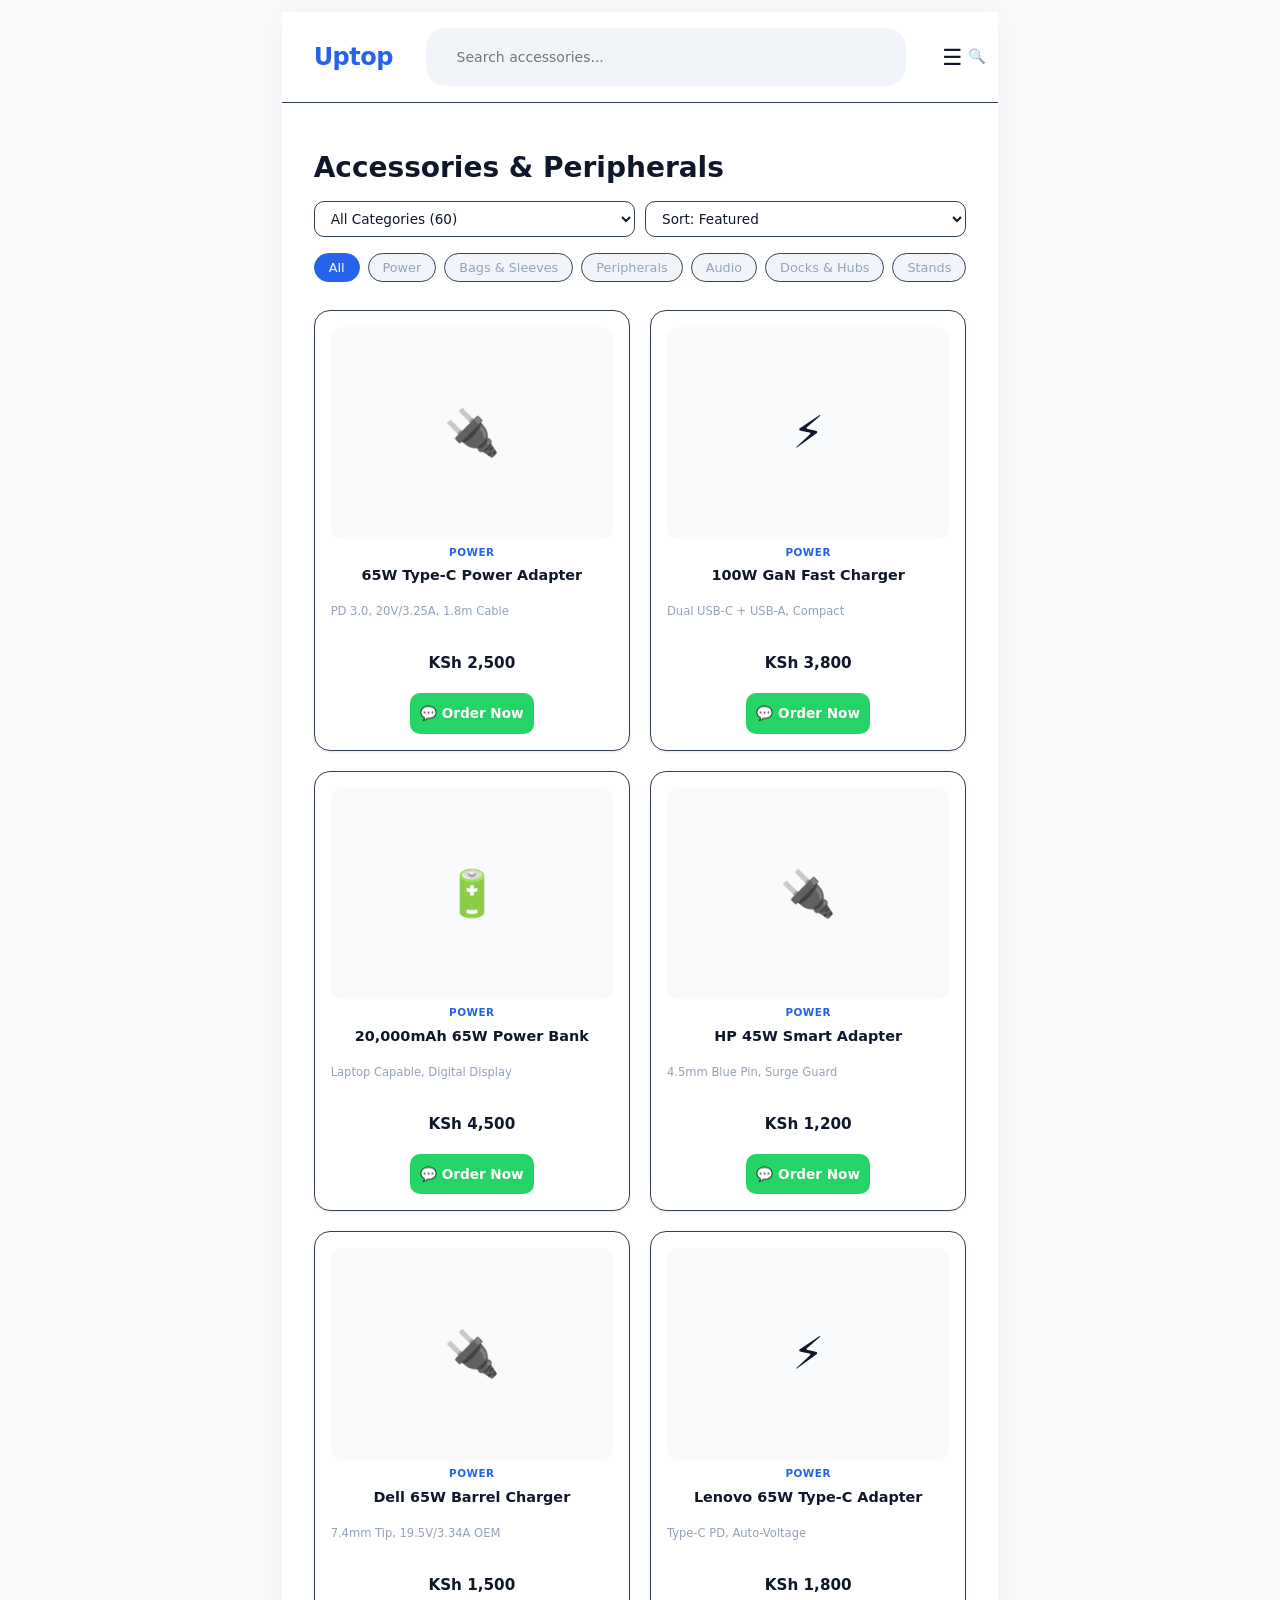
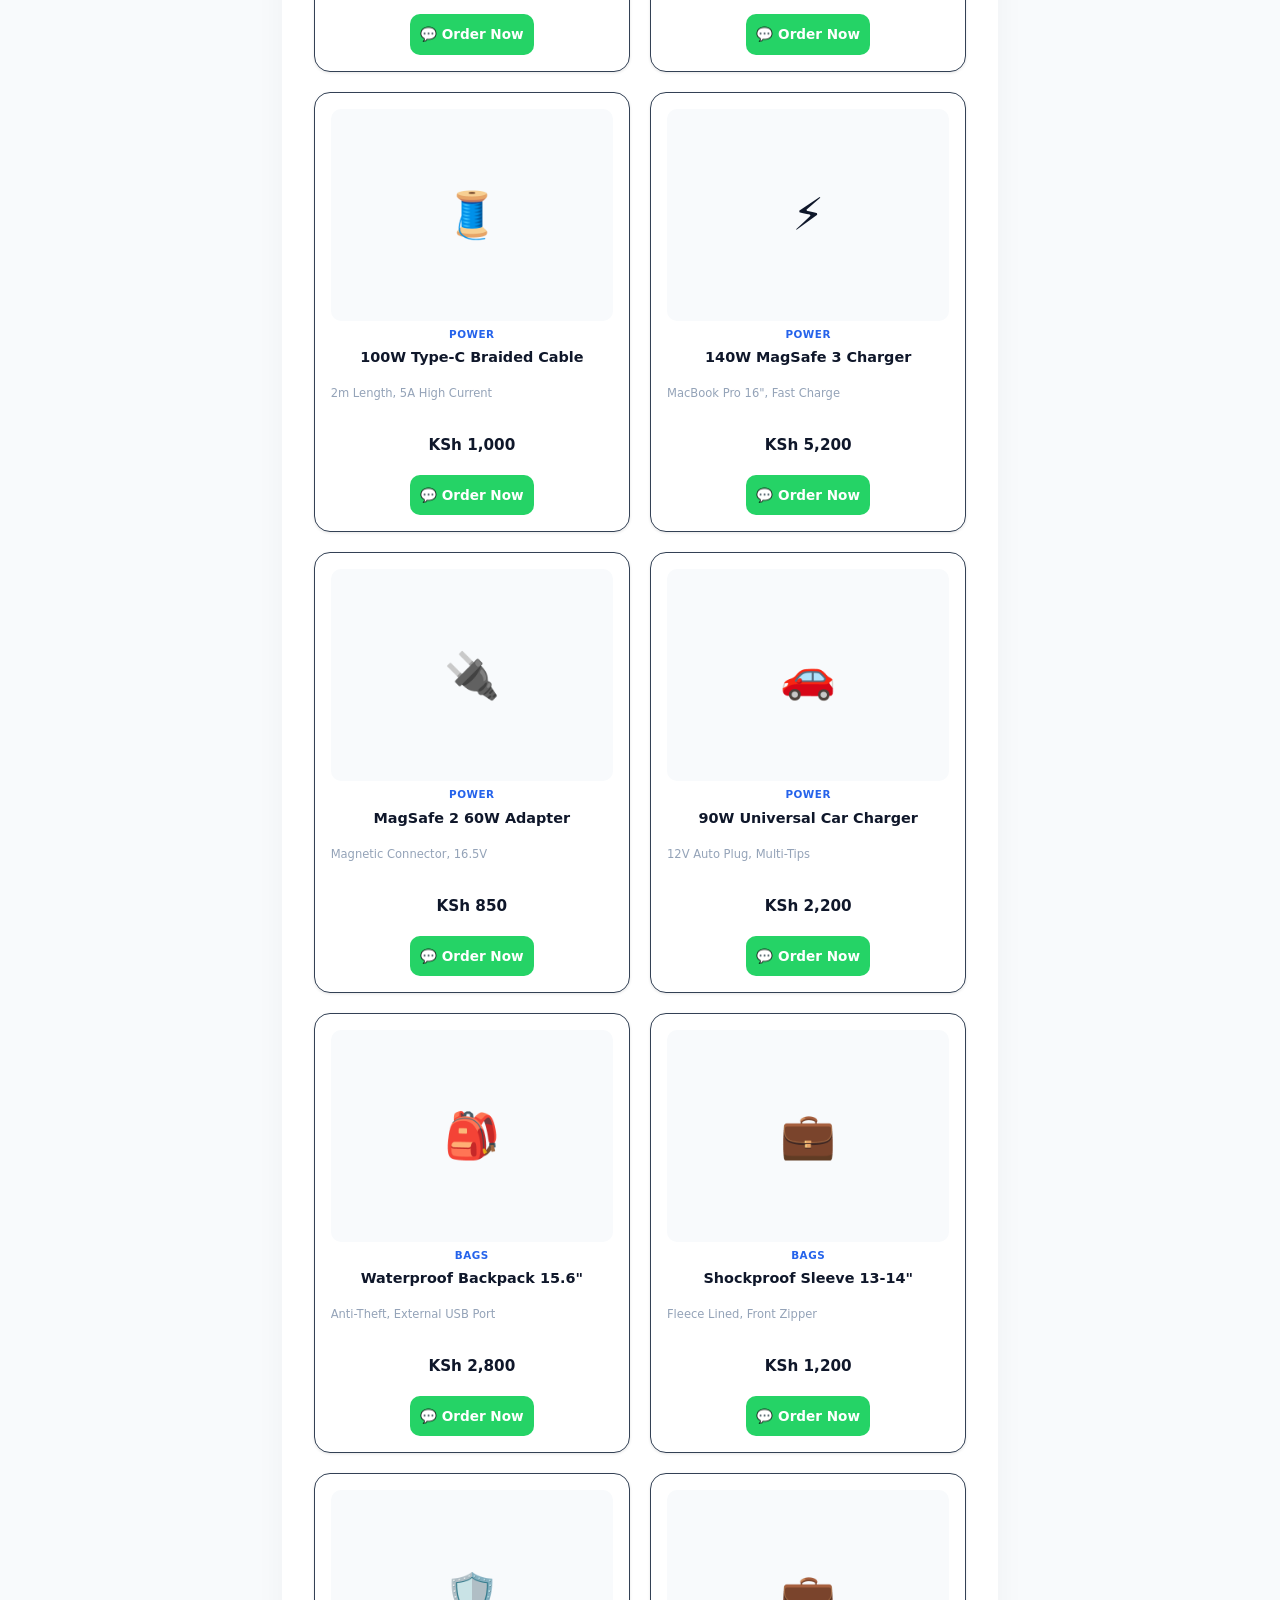
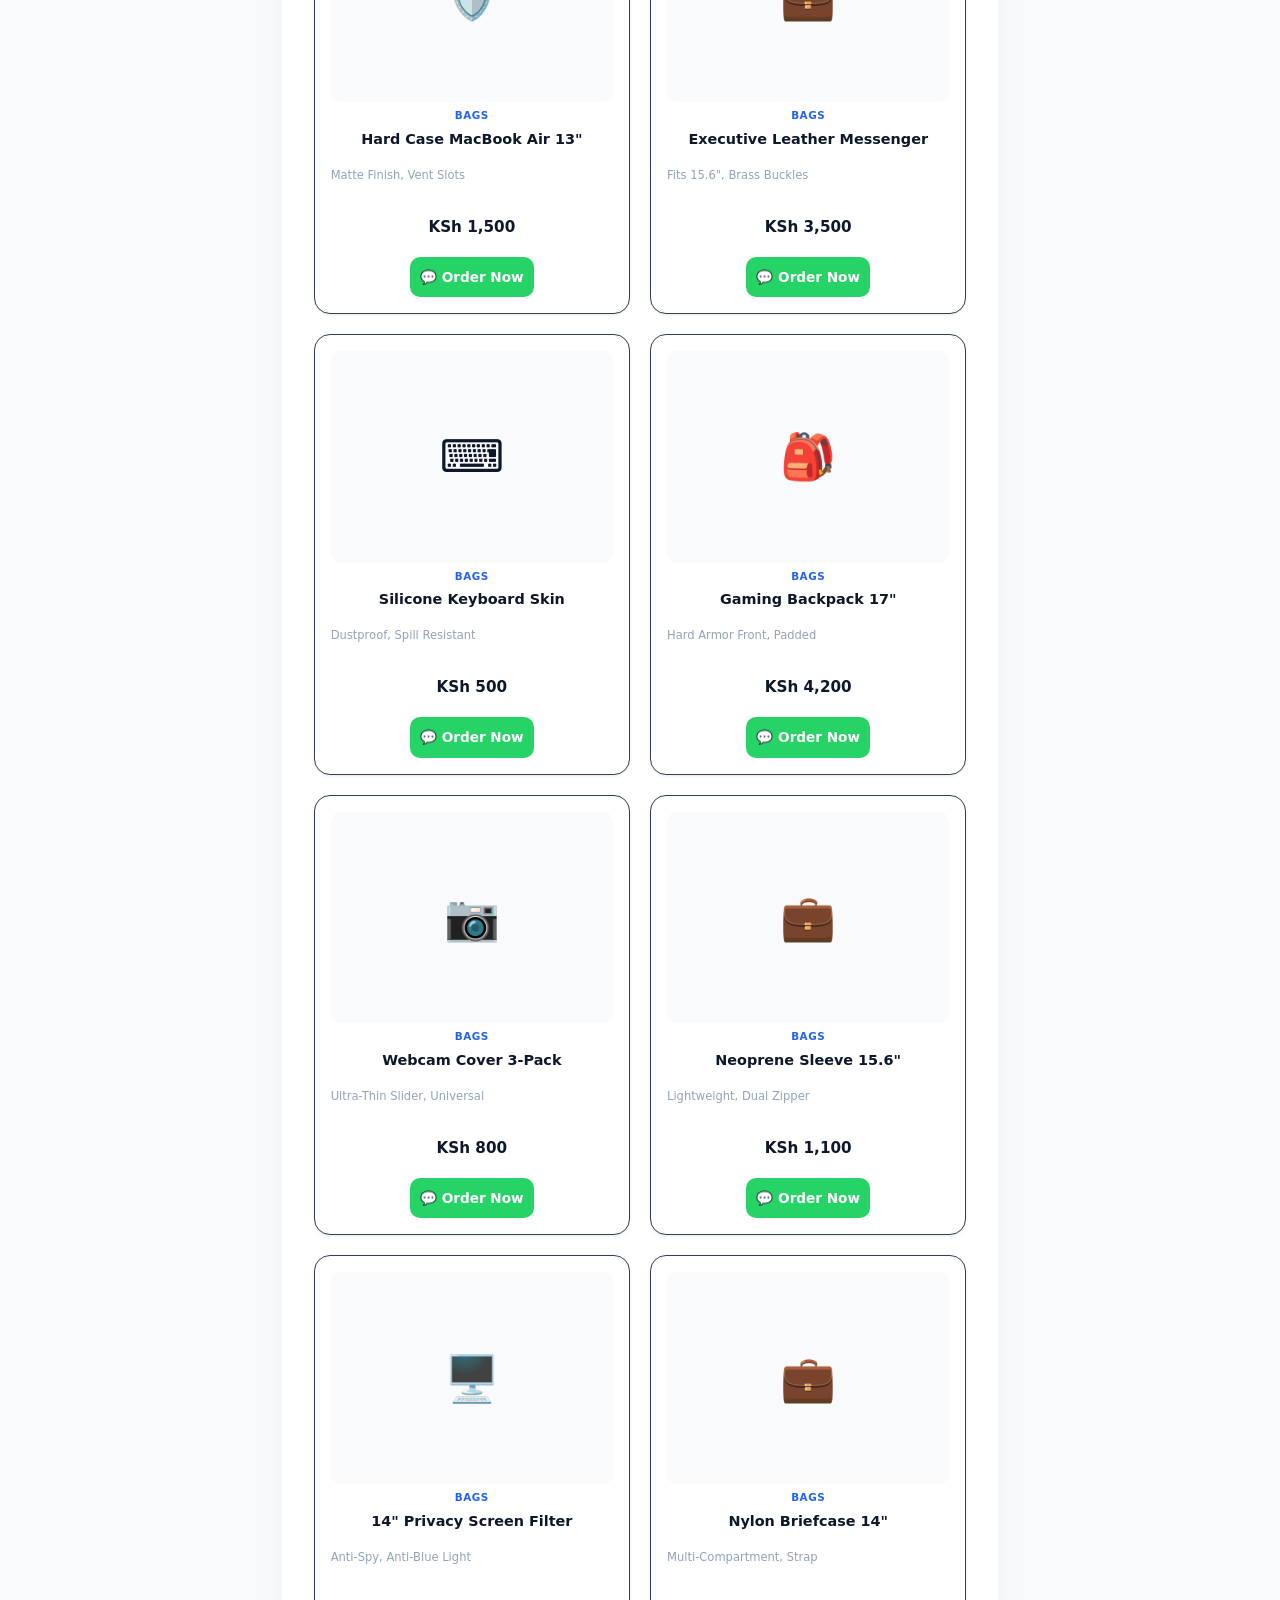
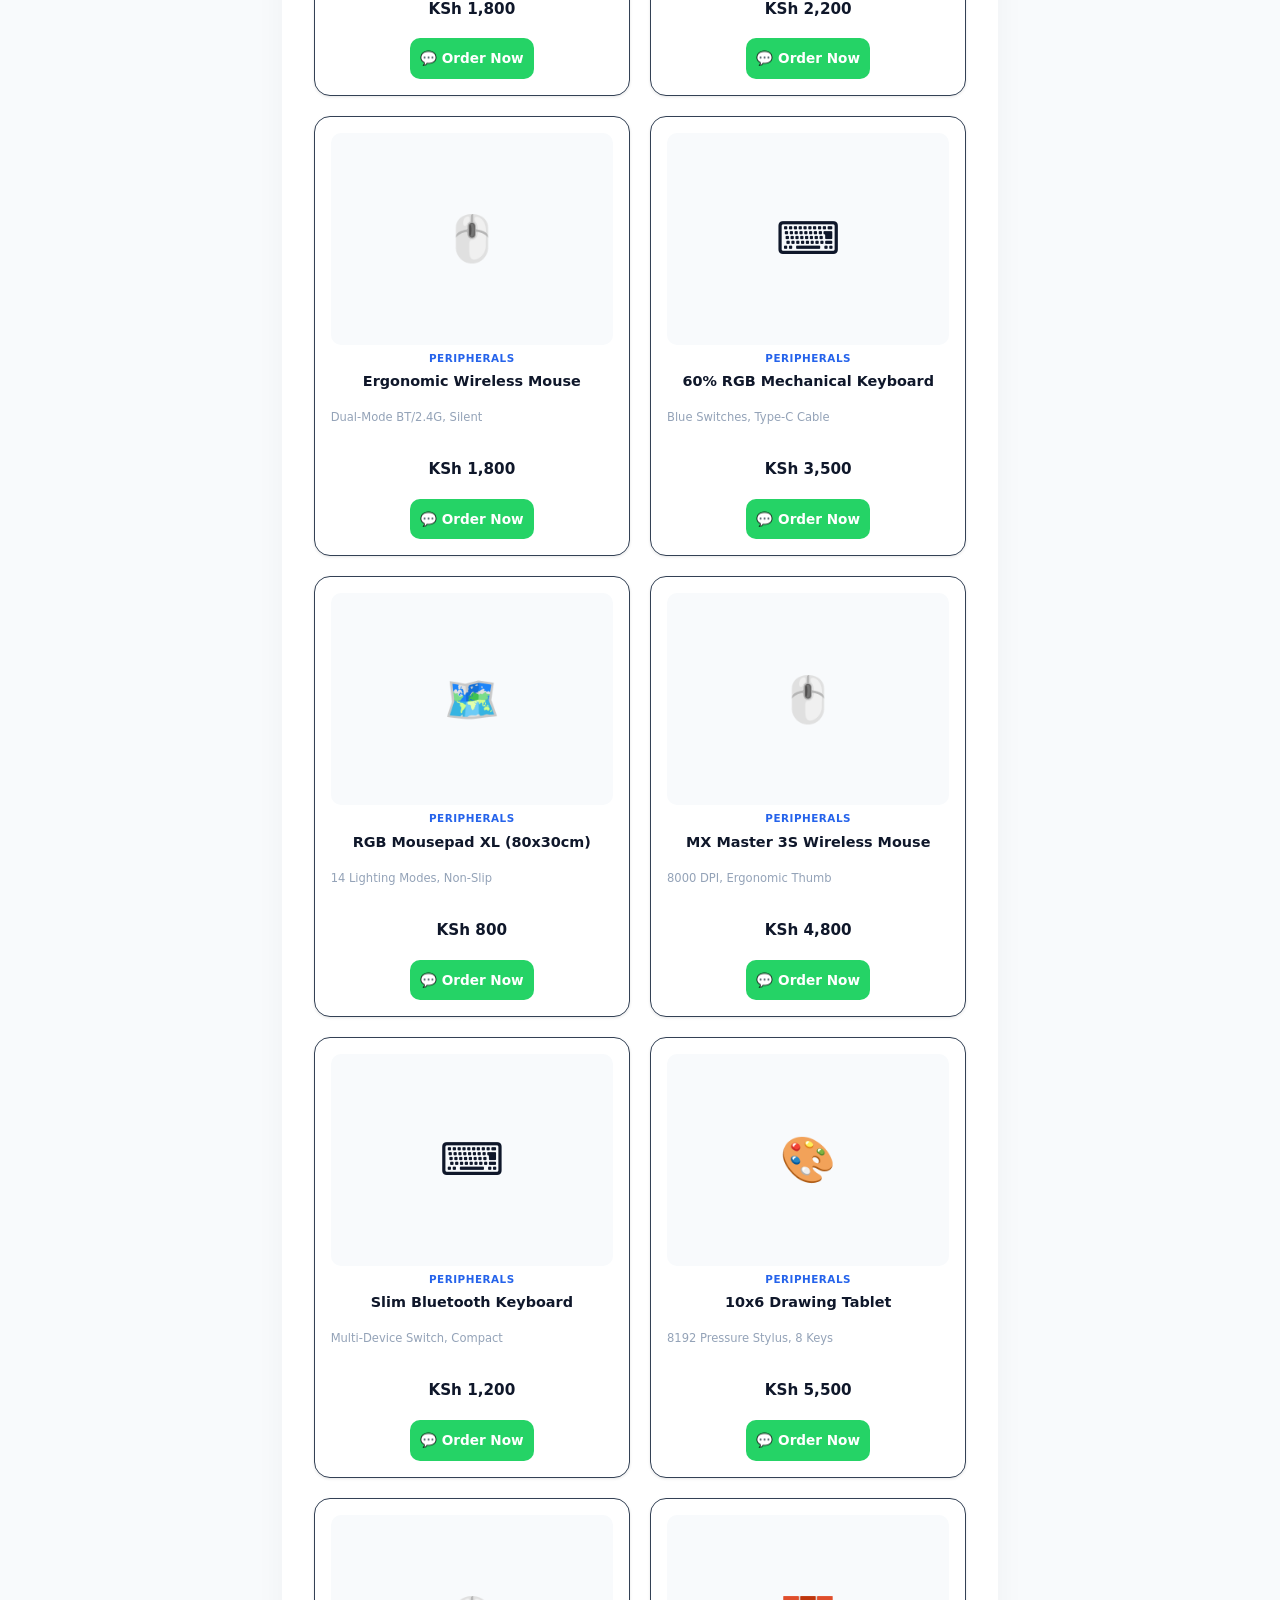
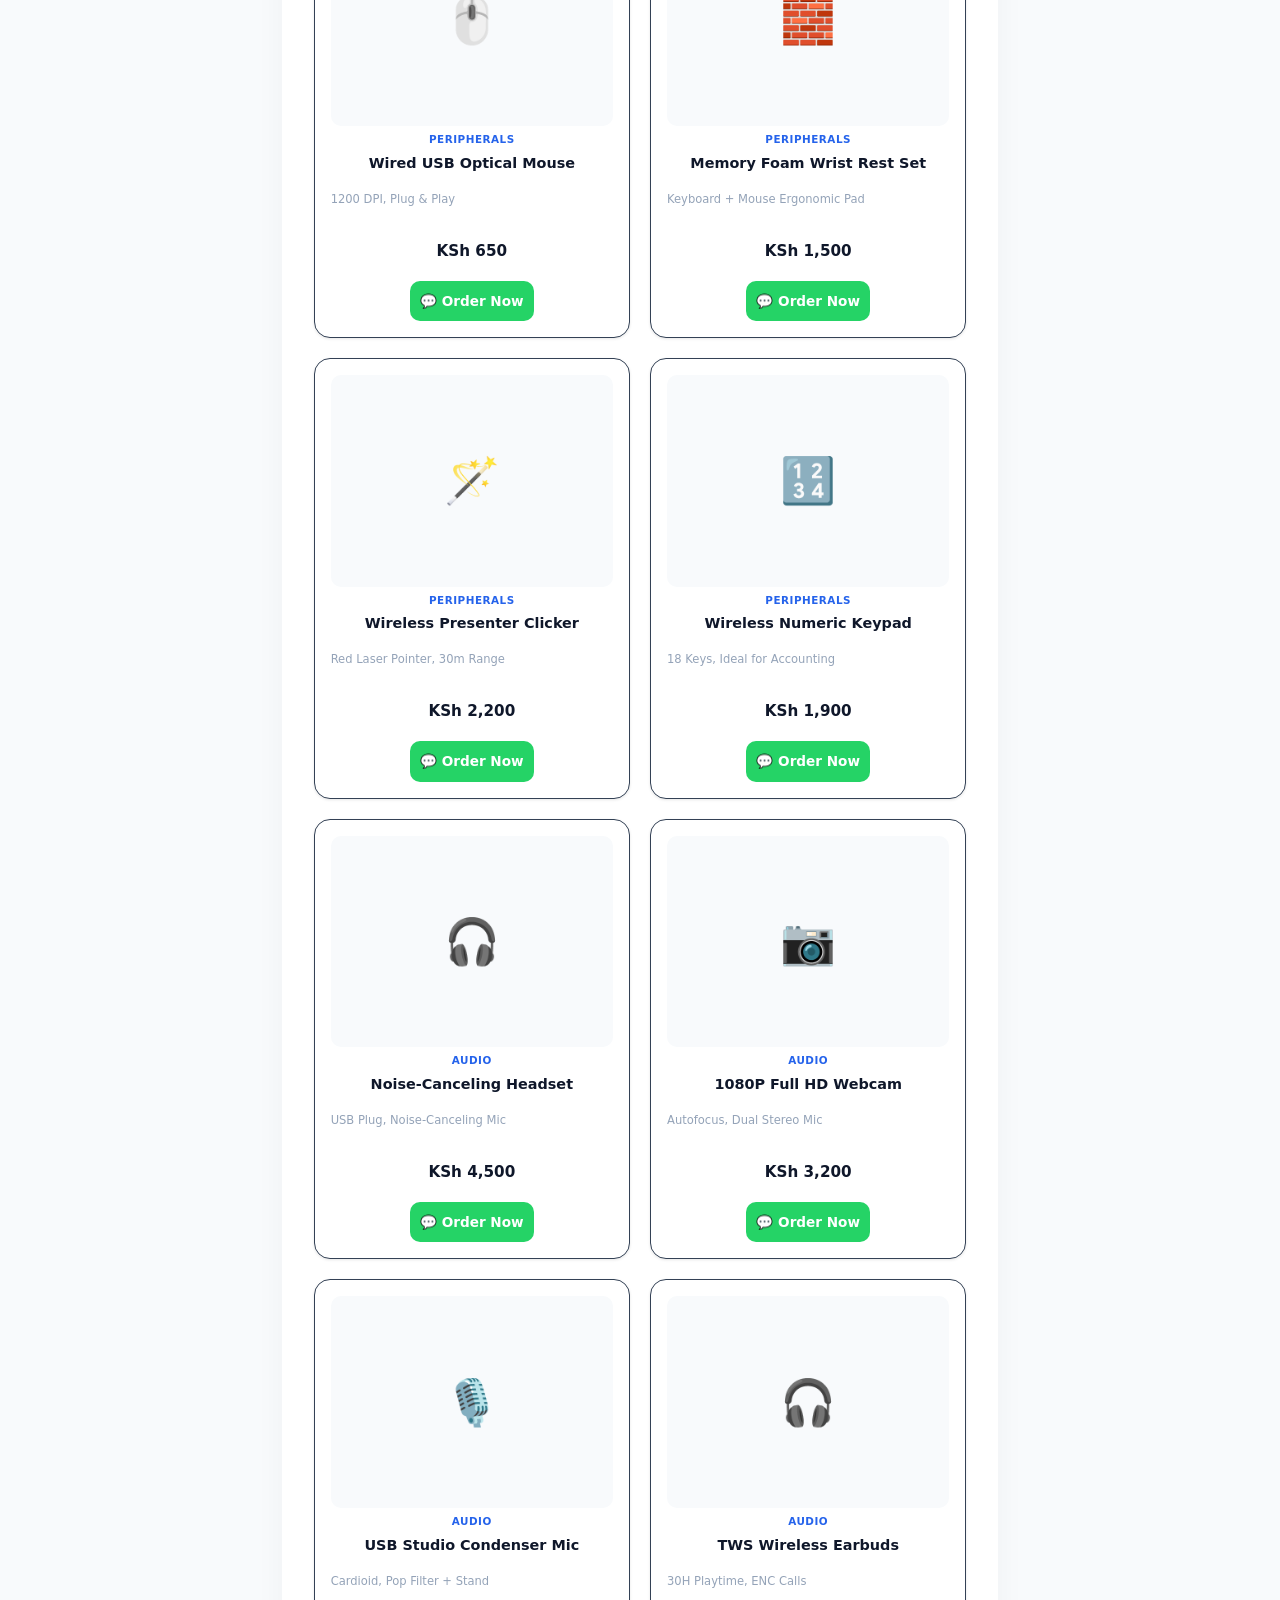
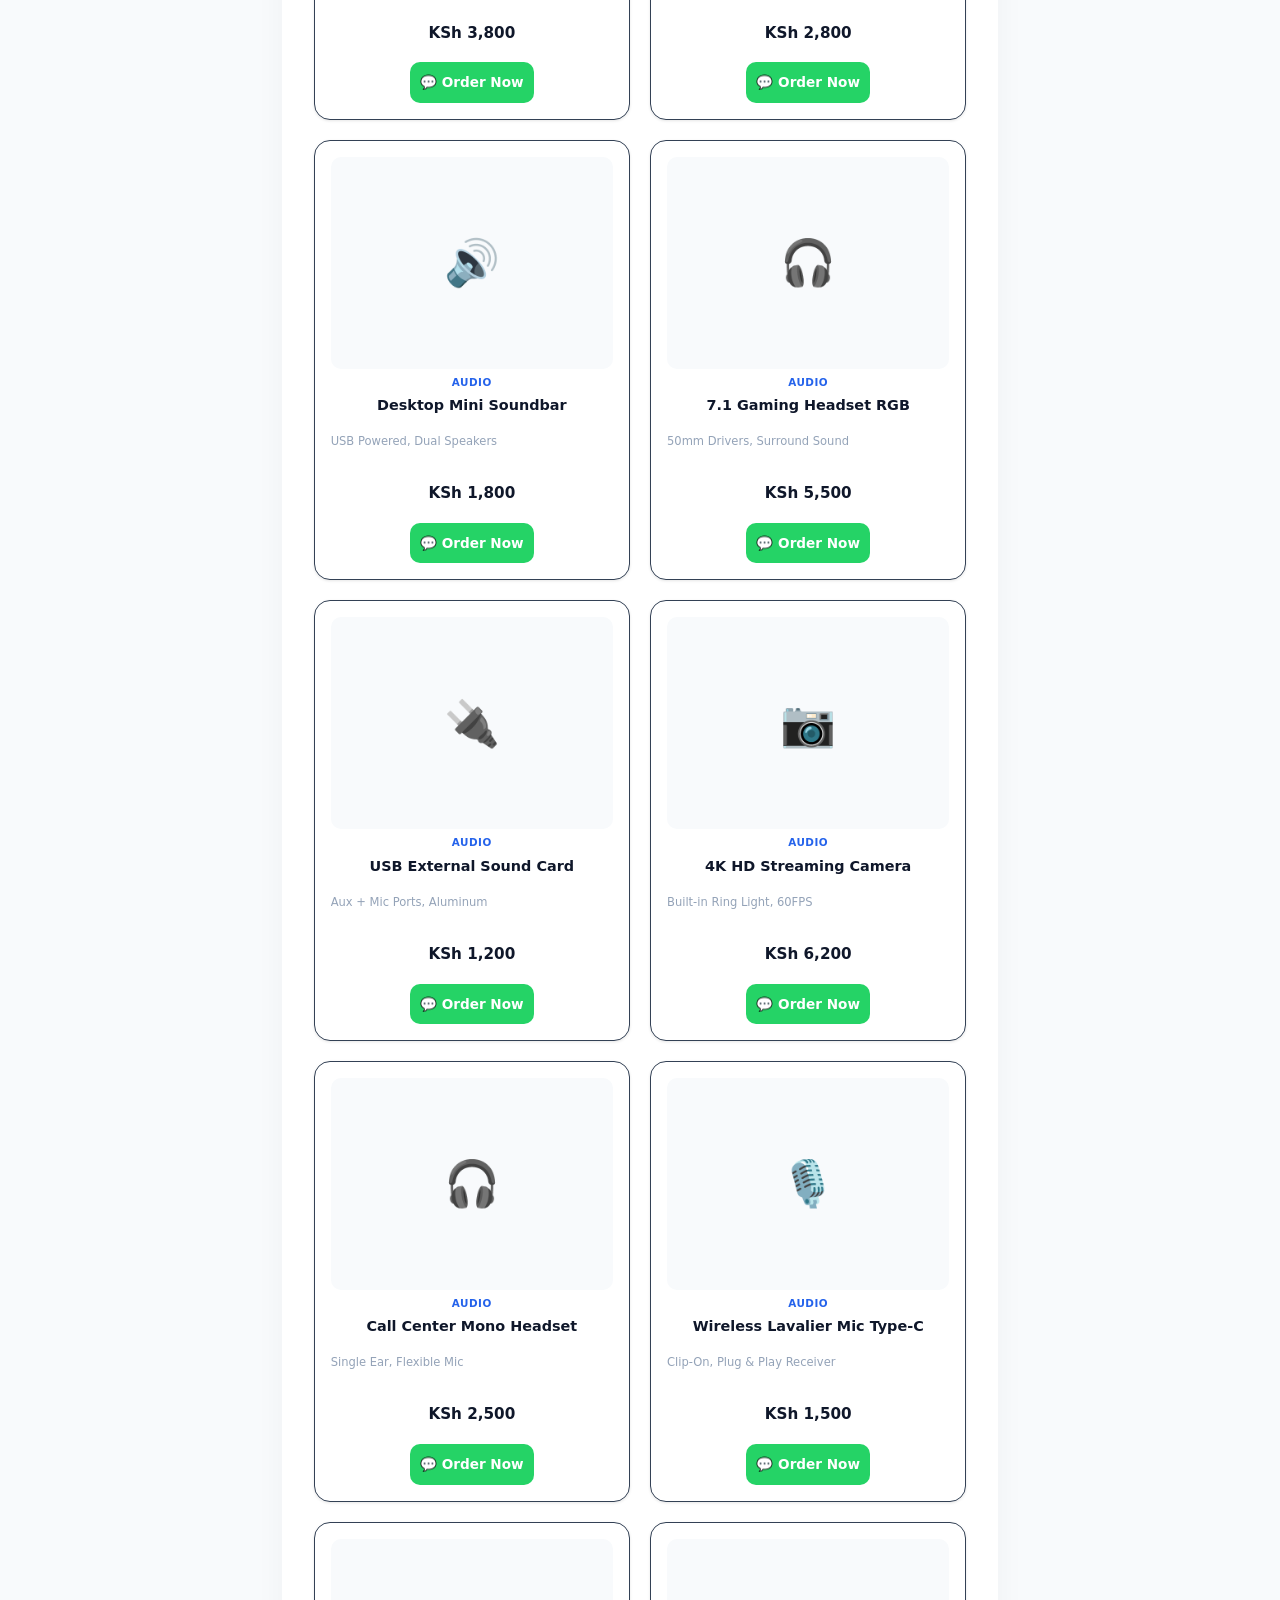
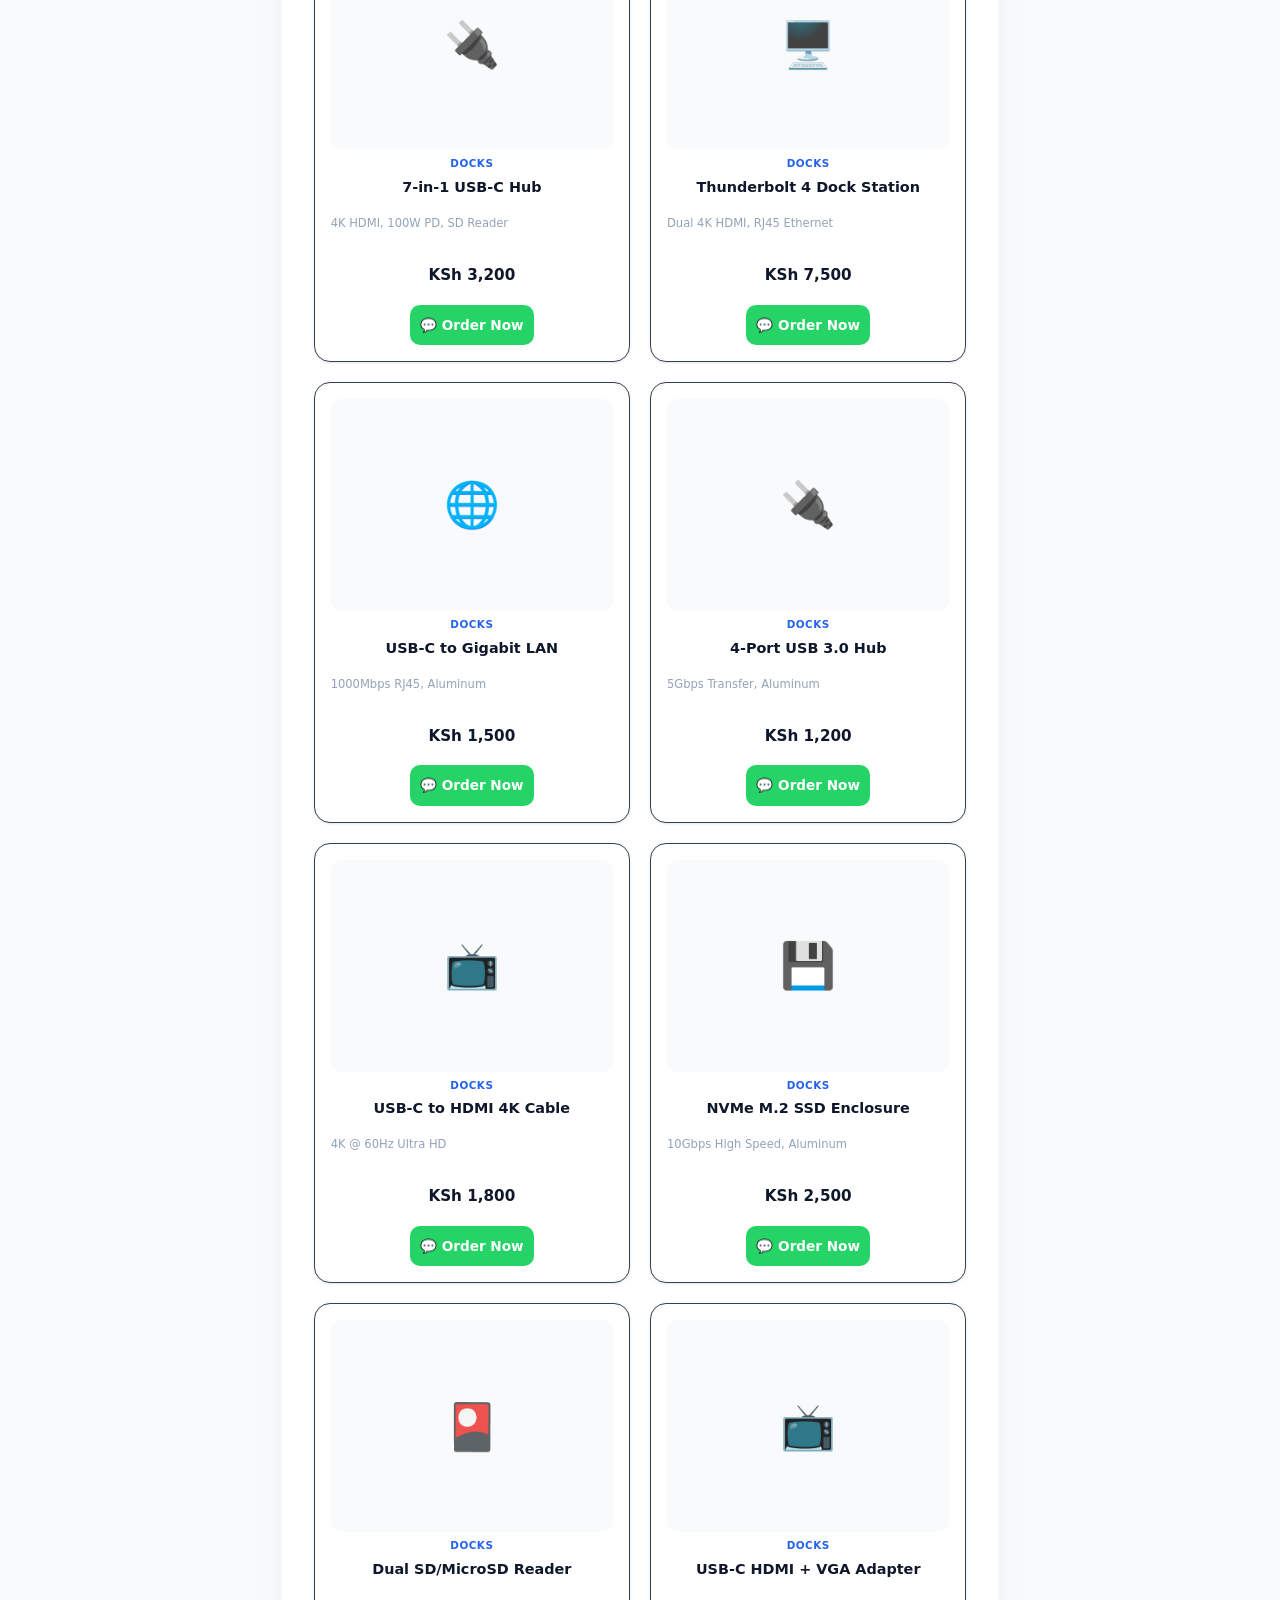
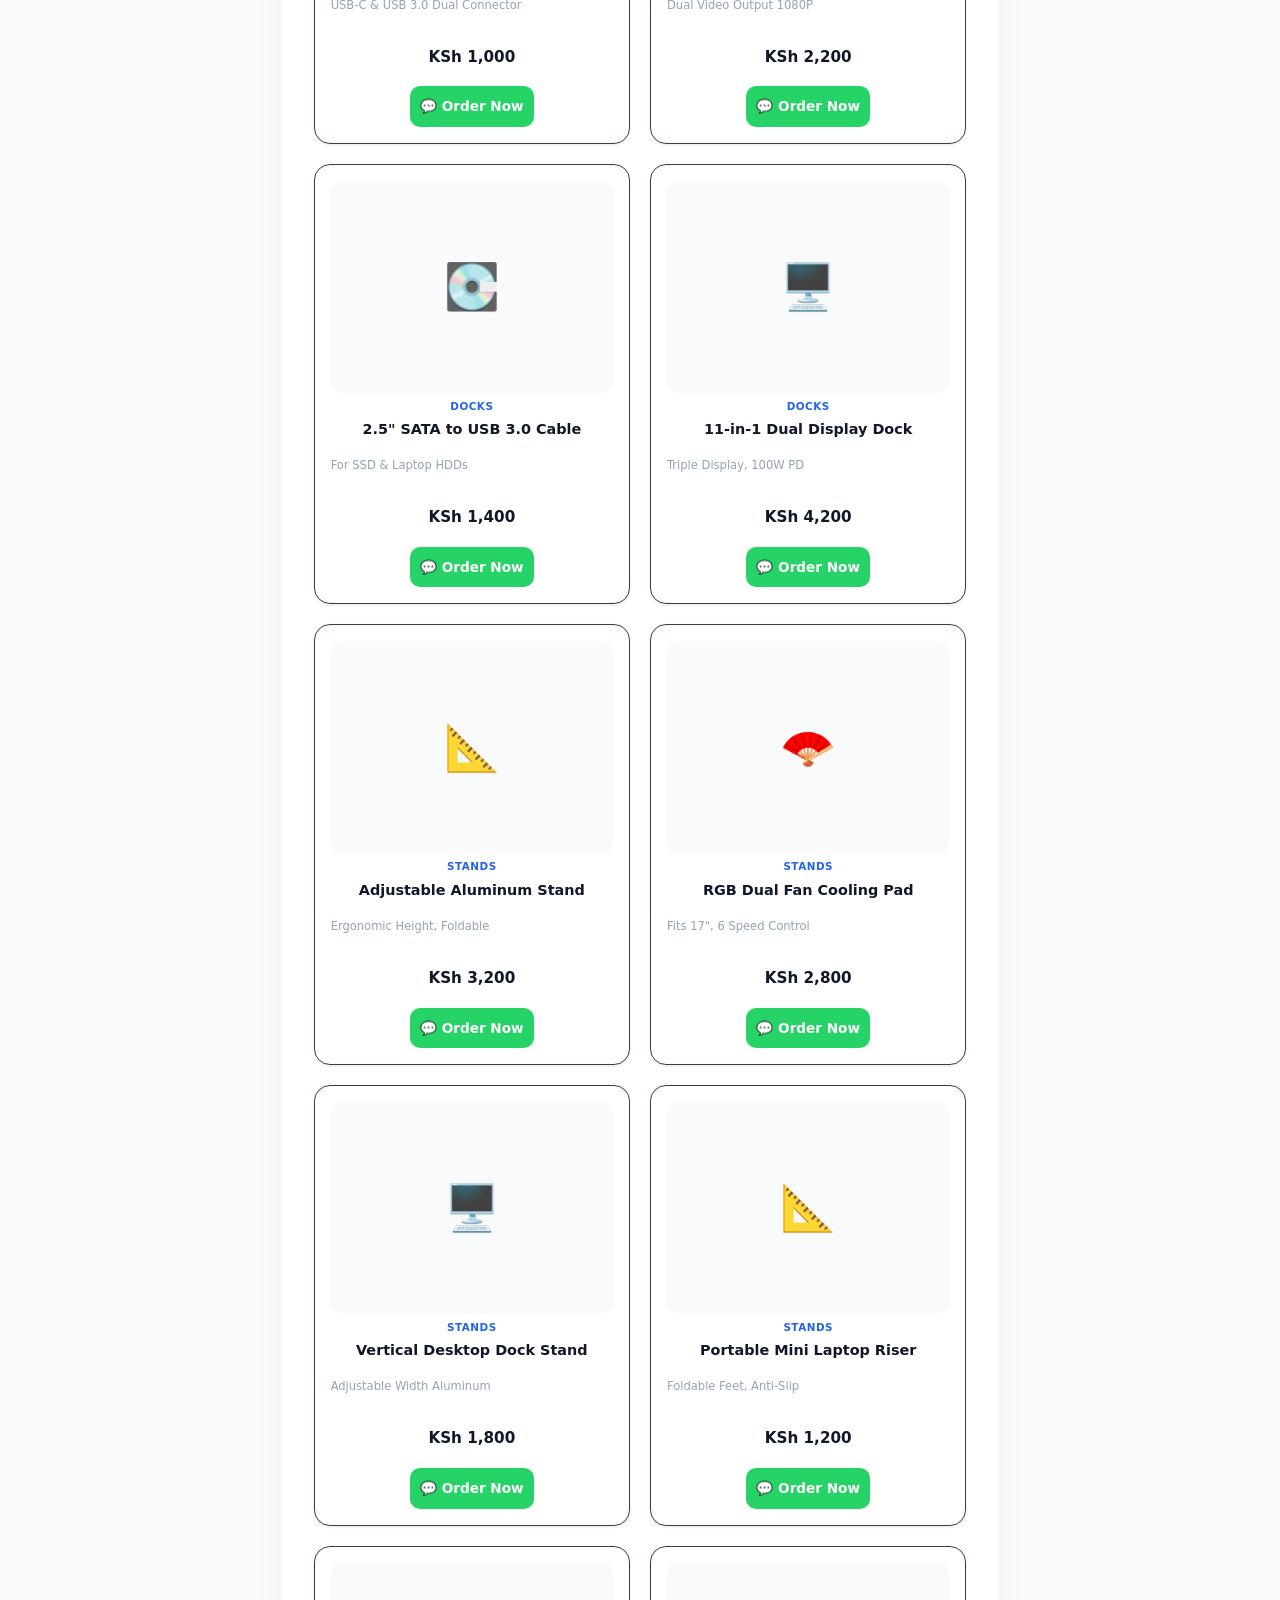
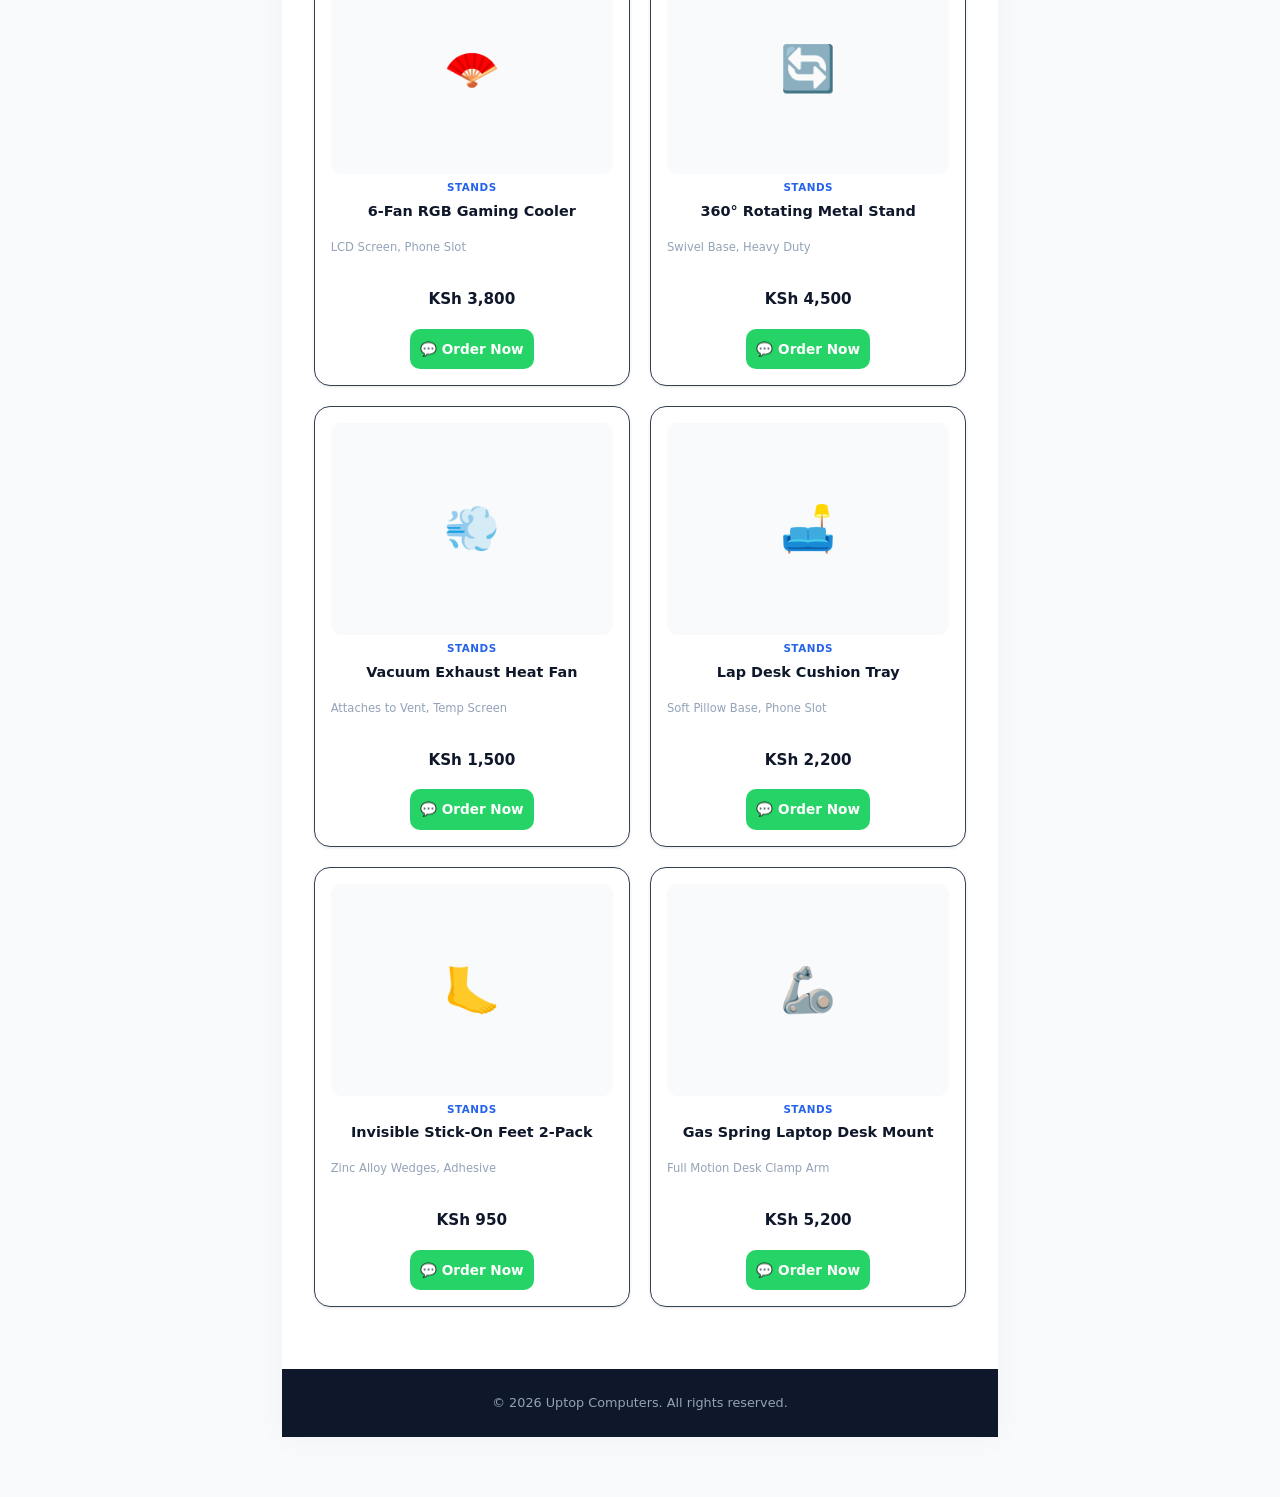
==== commit 1758ab69: "uu" ====
--- a/Accessories.html
+++ b/Accessories.html
@@ -3,648 +3,1170 @@
   <head>
     <meta charset="UTF-8" />
     <meta name="viewport" content="width=device-width, initial-scale=1.0" />
-    <title>Accessories</title>
-    <link
-      href="https://fonts.googleapis.com/css2?family=Inter:wght@400;500;600;700&display=swap"
-      rel="stylesheet"
-    />
-    <link
-      rel="stylesheet"
-      href="https://cdnjs.cloudflare.com/ajax/libs/font-awesome/6.4.0/css/all.min.css"
-    />
+    <title>Uptop - Laptop Accessories</title>
     <link rel="stylesheet" href="css/styles.css" />
   </head>
-  <body>
-    <div class="app-container">
-      <header class="header">
-        <div class="brand-logo">
-          <div class="logo-mark" aria-hidden="true"></div>
-          <span>Uptop</span>
-        </div>
-        <div class="header-actions">
-          <a class="btn-home" href="index.html">Home</a>
-          <a class="btn-home" href="laptops.html">Laptops</a>
-          <a class="btn-home" href="Accessories.html">Accessories</a>
-        </div>
-      </header>
-
-      <div class="top-contact-bar">
-        <a
-          class="contact-item contact-whatsapp"
-          href="https://wa.me/+254115369156?text=Hello%20Uptop%2C%20I%20would%20like%20to%20order%20a%20product."
-          target="_blank"
-          rel="noopener noreferrer"
-        >
-          <i class="fa-brands fa-whatsapp"></i>
-          <span>WhatsApp Us</span>
-        </a>
-        <a class="contact-item contact-call" href="tel:+254115369156">
-          <i class="fa-solid fa-phone"></i>
-          <span>Call Now</span>
-        </a>
-      </div>
-
-      <div class="container">
-      <!-- Hero Header -->
-      <section class="hero">
-        <h1>Laptop Accessories & Replacement Hub</h1>
-        <p>
-          Genuine OEM parts, chargers, displays, structural casings, and
-          ergonomic gear.
-        </p>
-      </section>
-
-      <!-- Toolbar Header -->
-      <div class="toolbar">
+  <body class="accessories-page">
+    <div class="site-wrapper">
+      <header class="navbar">
+        <a href="index.html" class="logo">Uptop</a>
         <div class="search-box">
           <input
             type="text"
-            placeholder="Search by model, wattage, screen size, or part number..."
+            id="searchInput"
+            placeholder="Search accessories..."
+            aria-label="Search accessories"
           />
+          <span class="search-icon">🔍</span>
         </div>
-        <button class="filter-btn" onclick="toggleFilterDrawer()">
-          ⚙️ Filter Specifications
-        </button>
-      </div>
-
-      <!-- Product Grid: 25 Laptop Accessories -->
-      <div class="product-grid">
-        <!-- Item 1 -->
-        <div class="product-card">
-          <div>
-            <div class="product-image-container">
-              <img
-                src="https://encrypted-tbn0.gstatic.com/licensed-image?q=tbn:ANd9GcTJLNDmRcWdPMYj_wDvdPQ8qIXfu62jLfLhconf1jofg36J9VW6-QfoC6sAwPgnzpj3atjjns51_61otAo"
-                alt="15.6 Inch FHD LCD Screen Panel"
-              />
-            </div>
-            <span class="badge badge-oem">OEM Replacement</span>
-            <h3 class="product-title">15.6" Full HD IPS Display Panel</h3>
-            <p class="product-specs">
-              30-Pin eDP Connector • 1920x1080 • Non-Touch Matte Panel
-            </p>
+        <button class="menu-toggle" aria-label="Toggle Navigation">☰</button>
+      </header>
+
+      <main class="container">
+        <h1 class="page-title">Accessories & Peripherals</h1>
+
+        <!-- Filter and Sort Bar -->
+        <section class="filter-section">
+          <div class="filter-controls">
+            <select
+              class="dropdown-select"
+              id="typeFilter"
+              aria-label="Filter by Category"
+            >
+              <option value="all">All Categories (60)</option>
+              <option value="power">Power & Cables (10)</option>
+              <option value="bags">Carrying & Protection (10)</option>
+              <option value="peripherals">Peripherals & Input (10)</option>
+              <option value="audio">Audio & Comms (10)</option>
+              <option value="docks">Docks & Expansion (10)</option>
+              <option value="cooling">Cooling & Stands (10)</option>
+            </select>
+            <select
+              class="dropdown-select"
+              id="sortSelect"
+              aria-label="Sort products"
+            >
+              <option value="featured">Sort: Featured</option>
+              <option value="low-high">Price: Low to High</option>
+              <option value="high-low">Price: High to Low</option>
+            </select>
           </div>
-          <div class="card-footer">
-            <span class="price">$64.99</span>
-            <button class="add-cart-btn">Add to Cart</button>
-          </div>
-        </div>
-
-        <!-- Item 2 -->
-        <div class="product-card">
-          <div>
-            <div class="product-image-container">
-              <img
-                src="https://encrypted-tbn2.gstatic.com/licensed-image?q=tbn:ANd9GcQ1BypkFqkw8fF1_gvKGX08zY_EEpguzV0ROz1wAQlJ3Cy7gT6wd9azuefUoqB4FpOcs18DCG1snIAU9cA"
-                alt="65W USB-C GaN Laptop Charger Adapter"
-              />
-            </div>
-            <span class="badge badge-universal">Universal Fit</span>
-            <h3 class="product-title">65W GaN USB-C Fast Charger</h3>
-            <p class="product-specs">
-              Power Delivery 3.0 • Multi-Voltage Auto Sensing
-            </p>
-          </div>
-          <div class="card-footer">
-            <span class="price">$39.99</span>
-            <button class="add-cart-btn">Add to Cart</button>
-          </div>
-        </div>
-
-        <!-- Item 3 -->
-        <div class="product-card">
-          <div>
-            <div class="product-image-container">
-              <img
-                src="https://encrypted-tbn0.gstatic.com/licensed-image?q=tbn:ANd9GcSJC_EzNTaqkA4edFQHfYvR0S2m3u1U1BQXn663A4BFqs4sspvTKFzNhvzwSSROBtTR3jxbNS87fFdkvc0"
-                alt="Laptop DC Power Jack Charging Port Cable Harness"
-              />
-            </div>
-            <span class="badge badge-oem">OEM Replacement</span>
-            <h3 class="product-title">Internal DC Jack Charging Port</h3>
-            <p class="product-specs">
-              In-line Harness Cable • 4.5mm Barrel Pin Harness
-            </p>
-          </div>
-          <div class="card-footer">
-            <span class="price">$11.99</span>
-            <button class="add-cart-btn">Add to Cart</button>
-          </div>
-        </div>
-
-        <!-- Item 4 -->
-        <div class="product-card">
-          <div>
-            <div class="product-image-container">
-              <img
-                src="https://encrypted-tbn2.gstatic.com/licensed-image?q=tbn:ANd9GcQLLXpa2_G9iAc_JOyJqmUkbwIVJN7_SoL708tnWY1Pv4aSQgy5aCiBnY7sW3a_Cs3ZTMOonFdYsEM_k30"
-                alt="Adjustable Aluminum Ergonomic Laptop Stand"
-              />
-            </div>
-            <span class="badge badge-universal">Universal Fit</span>
-            <h3 class="product-title">Adjustable Aluminum Laptop Stand</h3>
-            <p class="product-specs">
-              Ergonomic Riser • Fits 11" to 17.3" Laptops
-            </p>
-          </div>
-          <div class="card-footer">
-            <span class="price">$29.99</span>
-            <button class="add-cart-btn">Add to Cart</button>
-          </div>
-        </div>
-
-        <!-- Item 5 -->
-        <div class="product-card">
-          <div>
-            <div class="product-image-container">
-              <img
-                src="https://encrypted-tbn1.gstatic.com/licensed-image?q=tbn:ANd9GcT1iyAPhJrwnfwgDwinHvorzO_Rx3LGaWyigqgsTXRUKVquHzj6nEGChajkarHmGsRD3aCpnnvTpsMVPLM"
-                alt="RGB Gaming Laptop Cooling Pad Dual Fans"
-              />
-            </div>
-            <span class="badge badge-pro">Performance</span>
-            <h3 class="product-title">Dual-Fan Laptop Cooling Pad</h3>
-            <p class="product-specs">
-              RGB Lighting • USB Powered • Adjustable Fan Speeds
-            </p>
-          </div>
-          <div class="card-footer">
-            <span class="price">$34.99</span>
-            <button class="add-cart-btn">Add to Cart</button>
-          </div>
-        </div>
-
-        <!-- Item 6 -->
-        <div class="product-card">
-          <div>
-            <div class="product-image-container">
-              <img
-                src="https://images.unsplash.com/photo-1587829741301-dc798b83add3?auto=format&fit=crop&w=600&q=80"
-                alt="Backlit Keyboard Replacement"
-              />
-            </div>
-            <span class="badge badge-oem">OEM Replacement</span>
-            <h3 class="product-title">Internal Backlit Laptop Keyboard</h3>
-            <p class="product-specs">
-              US Layout • White LED Backlight Ribbon Cable Included
-            </p>
-          </div>
-          <div class="card-footer">
-            <span class="price">$27.50</span>
-            <button class="add-cart-btn">Add to Cart</button>
-          </div>
-        </div>
-
-        <!-- Item 7 -->
-        <div class="product-card">
-          <div>
-            <div class="product-image-container">
-              <img
-                src="https://images.unsplash.com/photo-1544244015-0df4b3ffc6b0?auto=format&fit=crop&w=600&q=80"
-                alt="Internal Lithium Ion Battery Pack"
-              />
-            </div>
-            <span class="badge badge-oem">OEM Grade</span>
-            <h3 class="product-title">54Wh Internal Li-ion Battery</h3>
-            <p class="product-specs">
-              11.4V • 4-Cell Grade A Cells • Long Lifetime
-            </p>
-          </div>
-          <div class="card-footer">
-            <span class="price">$49.99</span>
-            <button class="add-cart-btn">Add to Cart</button>
-          </div>
-        </div>
-
-        <!-- Item 8 -->
-        <div class="product-card">
-          <div>
-            <div class="product-image-container">
-              <img
-                src="https://images.unsplash.com/photo-1527443224154-c4a3942d3acf?auto=format&fit=crop&w=600&q=80"
-                alt="Thunderbolt 4 Docking Station Multiport"
-              />
-            </div>
-            <span class="badge badge-pro">Pro Docking</span>
-            <h3 class="product-title">12-in-1 USB-C Thunderbolt Dock</h3>
-            <p class="product-specs">
-              Dual HDMI 4K • 100W PD Pass-through • Gigabit Ethernet
-            </p>
-          </div>
-          <div class="card-footer">
-            <span class="price">$119.99</span>
-            <button class="add-cart-btn">Add to Cart</button>
-          </div>
-        </div>
-
-        <!-- Item 9 -->
-        <div class="product-card">
-          <div>
-            <div class="product-image-container">
-              <img
-                src="https://images.unsplash.com/photo-1603302576837-37561b2e2302?auto=format&fit=crop&w=600&q=80"
-                alt="Laptop Shell Outer Casing Screen Top Lid"
-              />
-            </div>
-            <span class="badge badge-oem">OEM Replacement</span>
-            <h3 class="product-title">Laptop Top Lid LCD Rear Cover (Shell)</h3>
-            <p class="product-specs">
-              Aluminum Casing • Back Cover Casing Segment
-            </p>
-          </div>
-          <div class="card-footer">
-            <span class="price">$38.00</span>
-            <button class="add-cart-btn">Add to Cart</button>
-          </div>
-        </div>
-
-        <!-- Item 10 -->
-        <div class="product-card">
-          <div>
-            <div class="product-image-container">
-              <img
-                src="https://images.unsplash.com/photo-1541807084-5c52b6b3adef?auto=format&fit=crop&w=600&q=80"
-                alt="Precision Metal Hinge Set Left and Right"
-              />
-            </div>
-            <span class="badge badge-oem">OEM Replacement</span>
-            <h3 class="product-title">Left & Right Screen Hinge Assembly</h3>
-            <p class="product-specs">
-              Stainless Steel • Pre-tensioned Display Hinge Pair
-            </p>
-          </div>
-          <div class="card-footer">
-            <span class="price">$14.99</span>
-            <button class="add-cart-btn">Add to Cart</button>
-          </div>
-        </div>
-
-        <!-- Item 11 -->
-        <div class="product-card">
-          <div>
-            <div class="product-image-container">
-              <img
-                src="https://images.unsplash.com/photo-1591799264318-7e6ef8ddb7ea?auto=format&fit=crop&w=600&q=80"
-                alt="Internal Thermal Fan Heatsink Assembly"
-              />
-            </div>
-            <span class="badge badge-oem">OEM Replacement</span>
-            <h3 class="product-title">CPU/GPU Cooling Fan & Copper Heatsink</h3>
-            <p class="product-specs">
-              4-Pin PWM Connector • Ultra-Quiet Hydraulic Bearing
-            </p>
-          </div>
-          <div class="card-footer">
-            <span class="price">$22.50</span>
-            <button class="add-cart-btn">Add to Cart</button>
-          </div>
-        </div>
-
-        <!-- Item 12 -->
-        <div class="product-card">
-          <div>
-            <div class="product-image-container">
-              <img
-                src="https://images.unsplash.com/photo-1588872657578-7efd1f1555ed?auto=format&fit=crop&w=600&q=80"
-                alt="Shockproof Padded Laptop Sleeve Case"
-              />
-            </div>
-            <span class="badge badge-universal">Universal Fit</span>
-            <h3 class="product-title">
-              Shockproof Water-Resistant Laptop Sleeve
-            </h3>
-            <p class="product-specs">
-              Fits 13.3" - 14" Laptops • Plush Internal Fleece Lining
-            </p>
-          </div>
-          <div class="card-footer">
-            <span class="price">$21.99</span>
-            <button class="add-cart-btn">Add to Cart</button>
-          </div>
-        </div>
-
-        <!-- Item 13 -->
-        <div class="product-card">
-          <div>
-            <div class="product-image-container">
-              <img
-                src="https://images.unsplash.com/photo-1593642632823-8f785ba67e45?auto=format&fit=crop&w=600&q=80"
-                alt="Hard Shell Protective Case Cover"
-              />
-            </div>
-            <span class="badge badge-universal">Model Specific</span>
-            <h3 class="product-title">Hard-Shell Snap-on Protective Case</h3>
-            <p class="product-specs">
-              Polycarbonate Construction • Vented Bottom Heat Release
-            </p>
-          </div>
-          <div class="card-footer">
-            <span class="price">$19.99</span>
-            <button class="add-cart-btn">Add to Cart</button>
-          </div>
-        </div>
-
-        <!-- Item 14 -->
-        <div class="product-card">
-          <div>
-            <div class="product-image-container">
-              <img
-                src="https://images.unsplash.com/photo-1629654297299-c8506221ca97?auto=format&fit=crop&w=600&q=80"
-                alt="Privacy Magnetic Screen Protector Filter"
-              />
-            </div>
-            <span class="badge badge-universal">Protection</span>
-            <h3 class="product-title">Magnetic Privacy Screen Filter</h3>
-            <p class="product-specs">
-              Anti-Glare • 60-Degree Limited Viewing Angle
-            </p>
-          </div>
-          <div class="card-footer">
-            <span class="price">$28.99</span>
-            <button class="add-cart-btn">Add to Cart</button>
-          </div>
-        </div>
-
-        <!-- Item 15 -->
-        <div class="product-card">
-          <div>
-            <div class="product-image-container">
-              <img
-                src="https://images.unsplash.com/photo-1618005182384-a83a8bd57fbe?auto=format&fit=crop&w=600&q=80"
-                alt="Precision Trackpad Touchpad Replacement Module"
-              />
-            </div>
-            <span class="badge badge-oem">OEM Replacement</span>
-            <h3 class="product-title">Precision Touchpad / Trackpad Module</h3>
-            <p class="product-specs">
-              Glass Surface • Multi-Touch Ribbon Cable Included
-            </p>
-          </div>
-          <div class="card-footer">
-            <span class="price">$24.00</span>
-            <button class="add-cart-btn">Add to Cart</button>
-          </div>
-        </div>
-
-        <!-- Item 16 -->
-        <div class="product-card">
-          <div>
-            <div class="product-image-container">
-              <img
-                src="https://images.unsplash.com/photo-1563298723-dcfebaa392e3?auto=format&fit=crop&w=600&q=80"
-                alt="Internal Stereo Speaker Assembly Unit"
-              />
-            </div>
-            <span class="badge badge-oem">OEM Replacement</span>
-            <h3 class="product-title">Internal Stereo Speaker Pair</h3>
-            <p class="product-specs">
-              4-Ohm • Left & Right Channels with Connection Harness
-            </p>
-          </div>
-          <div class="card-footer">
-            <span class="price">$16.50</span>
-            <button class="add-cart-btn">Add to Cart</button>
-          </div>
-        </div>
-
-        <!-- Item 17 -->
-        <div class="product-card">
-          <div>
-            <div class="product-image-container">
-              <img
-                src="https://images.unsplash.com/photo-1544197150-b99a580bb7a8?auto=format&fit=crop&w=600&q=80"
-                alt="High Speed Wi-Fi 6E M.2 Network Card Module"
-              />
-            </div>
-            <span class="badge badge-pro">Performance</span>
-            <h3 class="product-title">Wi-Fi 6E M.2 WLAN/Bluetooth 5.3 Card</h3>
-            <p class="product-specs">
-              M.2 2230 Form Factor • Up to 2.4Gbps Speed
-            </p>
-          </div>
-          <div class="card-footer">
-            <span class="price">$32.00</span>
-            <button class="add-cart-btn">Add to Cart</button>
-          </div>
-        </div>
-
-        <!-- Item 18 -->
-        <div class="product-card">
-          <div>
-            <div class="product-image-container">
-              <img
-                src="https://images.unsplash.com/photo-1597872200969-2b65d56bd16b?auto=format&fit=crop&w=600&q=80"
-                alt="Multiport USB-C Hub Adapter"
-              />
-            </div>
-            <span class="badge badge-universal">Universal Fit</span>
-            <h3 class="product-title">7-in-1 Aluminum USB-C Hub Adapter</h3>
-            <p class="product-specs">
-              4K HDMI • 3x USB 3.0 • SD/TF Card Reader
-            </p>
-          </div>
-          <div class="card-footer">
-            <span class="price">$34.50</span>
-            <button class="add-cart-btn">Add to Cart</button>
-          </div>
-        </div>
-
-        <!-- Item 19 -->
-        <div class="product-card">
-          <div>
-            <div class="product-image-container">
-              <img
-                src="https://images.unsplash.com/photo-1625842268584-8f3296236761?auto=format&fit=crop&w=600&q=80"
-                alt="Silicone Keyboard Skin Cover Protector"
-              />
-            </div>
-            <span class="badge badge-universal">Protection</span>
-            <h3 class="product-title">
-              Ultra-Thin Silicone Keyboard Protector
-            </h3>
-            <p class="product-specs">
-              Dust & Waterproof • Washable Transparent Shield
-            </p>
-          </div>
-          <div class="card-footer">
-            <span class="price">$8.99</span>
-            <button class="add-cart-btn">Add to Cart</button>
-          </div>
-        </div>
-
-        <!-- Item 20 -->
-        <div class="product-card">
-          <div>
-            <div class="product-image-container">
-              <img
-                src="https://images.unsplash.com/photo-1550745165-9bc0b252726f?auto=format&fit=crop&w=600&q=80"
-                alt="Laptop Cable Lock Security Wire"
-              />
-            </div>
-            <span class="badge badge-universal">Security</span>
-            <h3 class="product-title">
-              Kensington Slot Combination Cable Lock
-            </h3>
-            <p class="product-specs">
-              6ft Galvanized Steel Cable • 4-Digit Resettable Code
-            </p>
-          </div>
-          <div class="card-footer">
-            <span class="price">$18.99</span>
-            <button class="add-cart-btn">Add to Cart</button>
-          </div>
-        </div>
-
-        <!-- Item 21 -->
-        <div class="product-card">
-          <div>
-            <div class="product-image-container">
-              <img
-                src="https://images.unsplash.com/photo-1563770660941-20978e870e26?auto=format&fit=crop&w=600&q=80"
-                alt="Webcam HD Video Board Replacement"
-              />
-            </div>
-            <span class="badge badge-oem">OEM Replacement</span>
-            <h3 class="product-title">Internal Web Camera & Dual Mic Module</h3>
-            <p class="product-specs">
-              1080p FHD Video Board • Noise Canceling Microphones
-            </p>
-          </div>
-          <div class="card-footer">
-            <span class="price">$21.00</span>
-            <button class="add-cart-btn">Add to Cart</button>
-          </div>
-        </div>
-
-        <!-- Item 22 -->
-        <div class="product-card">
-          <div>
-            <div class="product-image-container">
-              <img
-                src="https://images.unsplash.com/photo-1544716278-ca5e3f4abd8c?auto=format&fit=crop&w=600&q=80"
-                alt="Rubber Feet Strips Bottom Case Grip"
-              />
-            </div>
-            <span class="badge badge-oem">Maintenance</span>
-            <h3 class="product-title">
-              Anti-Slip Rubber Feet Strips (Set of 4)
-            </h3>
-            <p class="product-specs">
-              Self-Adhesive 3M Backing • Non-Slip Bottom Feet
-            </p>
-          </div>
-          <div class="card-footer">
-            <span class="price">$7.49</span>
-            <button class="add-cart-btn">Add to Cart</button>
-          </div>
-        </div>
-
-        <!-- Item 23 -->
-        <div class="product-card">
-          <div>
-            <div class="product-image-container">
-              <img
-                src="https://images.unsplash.com/photo-1616440342232-0efe3d6e8823?auto=format&fit=crop&w=600&q=80"
-                alt="Vertical Metal Laptop Stand Holder"
-              />
-            </div>
-            <span class="badge badge-universal">Universal Fit</span>
-            <h3 class="product-title">Vertical Metal Desktop Laptop Holder</h3>
-            <p class="product-specs">
-              Space-Saving Adjustable Dock • Anodized Aluminum
-            </p>
-          </div>
-          <div class="card-footer">
-            <span class="price">$24.99</span>
-            <button class="add-cart-btn">Add to Cart</button>
-          </div>
-        </div>
-
-        <!-- Item 24 -->
-        <div class="product-card">
-          <div>
-            <div class="product-image-container">
-              <img
-                src="https://images.unsplash.com/photo-1583863788434-e58a36330cf0?auto=format&fit=crop&w=600&q=80"
-                alt="Thermal Paste Grease Syringe Compound"
-              />
-            </div>
-            <span class="badge badge-pro">Maintenance</span>
-            <h3 class="product-title">
-              High-Performance Thermal Compound Paste
-            </h3>
-            <p class="product-specs">
-              4g Syringe • 12.5 W/mK Thermal Conductivity
-            </p>
-          </div>
-          <div class="card-footer">
-            <span class="price">$11.50</span>
-            <button class="add-cart-btn">Add to Cart</button>
-          </div>
-        </div>
-
-        <!-- Item 25 -->
-        <div class="product-card">
-          <div>
-            <div class="product-image-container">
-              <img
-                src="https://images.unsplash.com/photo-1581092160607-ee22621dd758?auto=format&fit=crop&w=600&q=80"
-                alt="Precision Toolkit for Electronics Opening Repair"
-              />
-            </div>
-            <span class="badge badge-pro">Tools</span>
-            <h3 class="product-title">64-in-1 Precision Repair Tool Set</h3>
-            <p class="product-specs">
-              Magnetic Bits • ESD-Safe Tweezers & Spudgers
-            </p>
-          </div>
-          <div class="card-footer">
-            <span class="price">$29.99</span>
-            <button class="add-cart-btn">Add to Cart</button>
-          </div>
-        </div>
-      </div>
+        </section>
+
+        <!-- Quick Filter Chips -->
+        <nav class="category-chips" aria-label="Quick Category Filter">
+          <button class="chip active" data-filter="all">All</button>
+          <button class="chip" data-filter="power">Power</button>
+          <button class="chip" data-filter="bags">Bags & Sleeves</button>
+          <button class="chip" data-filter="peripherals">Peripherals</button>
+          <button class="chip" data-filter="audio">Audio</button>
+          <button class="chip" data-filter="docks">Docks & Hubs</button>
+          <button class="chip" data-filter="cooling">Stands</button>
+        </nav>
+
+        <!-- 60 Products Grid -->
+        <section class="product-grid" id="productGrid">
+          <!-- ================= 1. POWER & CABLES ================= -->
+          <article
+            class="product-card"
+            data-category="power"
+            data-price="2500"
+            data-title="65W Type-C Power Adapter"
+            data-specs="PD 3.0, 20V/3.25A, 1.8m Braided Cable"
+            data-id="PWR-01"
+          >
+            <div class="product-img">🔌</div>
+            <span class="product-category">Power</span>
+            <h2 class="product-title">65W Type-C Power Adapter</h2>
+            <p class="product-specs">PD 3.0, 20V/3.25A, 1.8m Cable</p>
+            <div class="product-price">KSh 2,500</div>
+            <a class="whatsapp-btn" href="#" target="_blank" rel="noopener"
+              >💬 Order Now</a
+            >
+          </article>
+
+          <article
+            class="product-card"
+            data-category="power"
+            data-price="3800"
+            data-title="100W GaN Fast Charger"
+            data-specs="Dual Type-C + USB-A, Multi-Device Fast Charge"
+            data-id="PWR-02"
+          >
+            <div class="product-img">⚡</div>
+            <span class="product-category">Power</span>
+            <h2 class="product-title">100W GaN Fast Charger</h2>
+            <p class="product-specs">Dual USB-C + USB-A, Compact</p>
+            <div class="product-price">KSh 3,800</div>
+            <a class="whatsapp-btn" href="#" target="_blank" rel="noopener"
+              >💬 Order Now</a
+            >
+          </article>
+
+          <article
+            class="product-card"
+            data-category="power"
+            data-price="4500"
+            data-title="20,000mAh 65W Power Bank"
+            data-specs="Laptop Power Bank, Digital Display, Type-C Output"
+            data-id="PWR-03"
+          >
+            <div class="product-img">🔋</div>
+            <span class="product-category">Power</span>
+            <h2 class="product-title">20,000mAh 65W Power Bank</h2>
+            <p class="product-specs">Laptop Capable, Digital Display</p>
+            <div class="product-price">KSh 4,500</div>
+            <a class="whatsapp-btn" href="#" target="_blank" rel="noopener"
+              >💬 Order Now</a
+            >
+          </article>
+
+          <article
+            class="product-card"
+            data-category="power"
+            data-price="1200"
+            data-title="HP Smart AC Adapter 45W"
+            data-specs="4.5mm Blue Pin, 19.5V, Surge Protection"
+            data-id="PWR-04"
+          >
+            <div class="product-img">🔌</div>
+            <span class="product-category">Power</span>
+            <h2 class="product-title">HP 45W Smart Adapter</h2>
+            <p class="product-specs">4.5mm Blue Pin, Surge Guard</p>
+            <div class="product-price">KSh 1,200</div>
+            <a class="whatsapp-btn" href="#" target="_blank" rel="noopener"
+              >💬 Order Now</a
+            >
+          </article>
+
+          <article
+            class="product-card"
+            data-category="power"
+            data-price="1500"
+            data-title="Dell 65W Barrel Charger"
+            data-specs="7.4mm Tip, 19.5V, High Quality OEM"
+            data-id="PWR-05"
+          >
+            <div class="product-img">🔌</div>
+            <span class="product-category">Power</span>
+            <h2 class="product-title">Dell 65W Barrel Charger</h2>
+            <p class="product-specs">7.4mm Tip, 19.5V/3.34A OEM</p>
+            <div class="product-price">KSh 1,500</div>
+            <a class="whatsapp-btn" href="#" target="_blank" rel="noopener"
+              >💬 Order Now</a
+            >
+          </article>
+
+          <article
+            class="product-card"
+            data-category="power"
+            data-price="1800"
+            data-title="Lenovo 65W Type-C Adapter"
+            data-specs="Type-C PD, Auto-Voltage 5V-20V"
+            data-id="PWR-06"
+          >
+            <div class="product-img">⚡</div>
+            <span class="product-category">Power</span>
+            <h2 class="product-title">Lenovo 65W Type-C Adapter</h2>
+            <p class="product-specs">Type-C PD, Auto-Voltage</p>
+            <div class="product-price">KSh 1,800</div>
+            <a class="whatsapp-btn" href="#" target="_blank" rel="noopener"
+              >💬 Order Now</a
+            >
+          </article>
+
+          <article
+            class="product-card"
+            data-category="power"
+            data-price="1000"
+            data-title="100W Type-C to Type-C Cable"
+            data-specs="2 Meters, 20V/5A, Nylon Braided 480Mbps"
+            data-id="PWR-07"
+          >
+            <div class="product-img">🧵</div>
+            <span class="product-category">Power</span>
+            <h2 class="product-title">100W Type-C Braided Cable</h2>
+            <p class="product-specs">2m Length, 5A High Current</p>
+            <div class="product-price">KSh 1,000</div>
+            <a class="whatsapp-btn" href="#" target="_blank" rel="noopener"
+              >💬 Order Now</a
+            >
+          </article>
+
+          <article
+            class="product-card"
+            data-category="power"
+            data-price="5200"
+            data-title="140W MagSafe 3 Cable & Adapter"
+            data-specs="For Apple MacBook Pro 16, Fast Charge"
+            data-id="PWR-08"
+          >
+            <div class="product-img">⚡</div>
+            <span class="product-category">Power</span>
+            <h2 class="product-title">140W MagSafe 3 Charger</h2>
+            <p class="product-specs">MacBook Pro 16", Fast Charge</p>
+            <div class="product-price">KSh 5,200</div>
+            <a class="whatsapp-btn" href="#" target="_blank" rel="noopener"
+              >💬 Order Now</a
+            >
+          </article>
+
+          <article
+            class="product-card"
+            data-category="power"
+            data-price="850"
+            data-title="Magsafe 2 60W Adapter Tip"
+            data-specs="For older MacBook Pro 13, Magnetic Connector"
+            data-id="PWR-09"
+          >
+            <div class="product-img">🔌</div>
+            <span class="product-category">Power</span>
+            <h2 class="product-title">MagSafe 2 60W Adapter</h2>
+            <p class="product-specs">Magnetic Connector, 16.5V</p>
+            <div class="product-price">KSh 850</div>
+            <a class="whatsapp-btn" href="#" target="_blank" rel="noopener"
+              >💬 Order Now</a
+            >
+          </article>
+
+          <article
+            class="product-card"
+            data-category="power"
+            data-price="2200"
+            data-title="Car Laptop Charger 90W"
+            data-specs="12V Cigarette Lighter Plug, Multi-Tips"
+            data-id="PWR-10"
+          >
+            <div class="product-img">🚗</div>
+            <span class="product-category">Power</span>
+            <h2 class="product-title">90W Universal Car Charger</h2>
+            <p class="product-specs">12V Auto Plug, Multi-Tips</p>
+            <div class="product-price">KSh 2,200</div>
+            <a class="whatsapp-btn" href="#" target="_blank" rel="noopener"
+              >💬 Order Now</a
+            >
+          </article>
+
+          <!-- ================= 2. CARRYING & PROTECTION ================= -->
+          <article
+            class="product-card"
+            data-category="bags"
+            data-price="2800"
+            data-title="Waterproof Laptop Backpack 15.6"
+            data-specs="Anti-theft, USB Charging Port, Padded Straps"
+            data-id="BAG-01"
+          >
+            <div class="product-img">🎒</div>
+            <span class="product-category">Bags</span>
+            <h2 class="product-title">Waterproof Backpack 15.6"</h2>
+            <p class="product-specs">Anti-Theft, External USB Port</p>
+            <div class="product-price">KSh 2,800</div>
+            <a class="whatsapp-btn" href="#" target="_blank" rel="noopener"
+              >💬 Order Now</a
+            >
+          </article>
+
+          <article
+            class="product-card"
+            data-category="bags"
+            data-price="1200"
+            data-title="Shockproof Sleeve 13-14 inch"
+            data-specs="Fleece Lining, Water Resistant, Accessory Pocket"
+            data-id="BAG-02"
+          >
+            <div class="product-img">💼</div>
+            <span class="product-category">Bags</span>
+            <h2 class="product-title">Shockproof Sleeve 13-14"</h2>
+            <p class="product-specs">Fleece Lined, Front Zipper</p>
+            <div class="product-price">KSh 1,200</div>
+            <a class="whatsapp-btn" href="#" target="_blank" rel="noopener"
+              >💬 Order Now</a
+            >
+          </article>
+
+          <article
+            class="product-card"
+            data-category="bags"
+            data-price="1500"
+            data-title="Hard Shell Case MacBook Air 13"
+            data-specs="Matte Finish, Snap-On Protection, Heat Vents"
+            data-id="BAG-03"
+          >
+            <div class="product-img">🛡️</div>
+            <span class="product-category">Bags</span>
+            <h2 class="product-title">Hard Case MacBook Air 13"</h2>
+            <p class="product-specs">Matte Finish, Vent Slots</p>
+            <div class="product-price">KSh 1,500</div>
+            <a class="whatsapp-btn" href="#" target="_blank" rel="noopener"
+              >💬 Order Now</a
+            >
+          </article>
+
+          <article
+            class="product-card"
+            data-category="bags"
+            data-price="3500"
+            data-title="Executive Leather Messenger Bag"
+            data-specs="Genuine Leather, Fits 15 inch, Shoulder Strap"
+            data-id="BAG-04"
+          >
+            <div class="product-img">💼</div>
+            <span class="product-category">Bags</span>
+            <h2 class="product-title">Executive Leather Messenger</h2>
+            <p class="product-specs">Fits 15.6", Brass Buckles</p>
+            <div class="product-price">KSh 3,500</div>
+            <a class="whatsapp-btn" href="#" target="_blank" rel="noopener"
+              >💬 Order Now</a
+            >
+          </article>
+
+          <article
+            class="product-card"
+            data-category="bags"
+            data-price="500"
+            data-title="Silicone Keyboard Protector"
+            data-specs="Dustproof, Washable, Universal 14-15.6 inch"
+            data-id="BAG-05"
+          >
+            <div class="product-img">⌨️</div>
+            <span class="product-category">Bags</span>
+            <h2 class="product-title">Silicone Keyboard Skin</h2>
+            <p class="product-specs">Dustproof, Spill Resistant</p>
+            <div class="product-price">KSh 500</div>
+            <a class="whatsapp-btn" href="#" target="_blank" rel="noopener"
+              >💬 Order Now</a
+            >
+          </article>
+
+          <article
+            class="product-card"
+            data-category="bags"
+            data-price="4200"
+            data-title="Gaming Laptop Backpack 17 inch"
+            data-specs="Hard Shell Front, Heavy Duty Padding"
+            data-id="BAG-06"
+          >
+            <div class="product-img">🎒</div>
+            <span class="product-category">Bags</span>
+            <h2 class="product-title">Gaming Backpack 17"</h2>
+            <p class="product-specs">Hard Armor Front, Padded</p>
+            <div class="product-price">KSh 4,200</div>
+            <a class="whatsapp-btn" href="#" target="_blank" rel="noopener"
+              >💬 Order Now</a
+            >
+          </article>
+
+          <article
+            class="product-card"
+            data-category="bags"
+            data-price="800"
+            data-title="Webcam Privacy Cover 3-Pack"
+            data-specs="Ultra Thin 0.027in, Slider Design, Universal"
+            data-id="BAG-07"
+          >
+            <div class="product-img">📷</div>
+            <span class="product-category">Bags</span>
+            <h2 class="product-title">Webcam Cover 3-Pack</h2>
+            <p class="product-specs">Ultra-Thin Slider, Universal</p>
+            <div class="product-price">KSh 800</div>
+            <a class="whatsapp-btn" href="#" target="_blank" rel="noopener"
+              >💬 Order Now</a
+            >
+          </article>
+
+          <article
+            class="product-card"
+            data-category="bags"
+            data-price="1100"
+            data-title="Neoprene Sleeve 15.6 inch"
+            data-specs="Ultra Lightweight, Dual Zipper, Scratch Proof"
+            data-id="BAG-08"
+          >
+            <div class="product-img">💼</div>
+            <span class="product-category">Bags</span>
+            <h2 class="product-title">Neoprene Sleeve 15.6"</h2>
+            <p class="product-specs">Lightweight, Dual Zipper</p>
+            <div class="product-price">KSh 1,100</div>
+            <a class="whatsapp-btn" href="#" target="_blank" rel="noopener"
+              >💬 Order Now</a
+            >
+          </article>
+
+          <article
+            class="product-card"
+            data-category="bags"
+            data-price="1800"
+            data-title="Anti-Spy Privacy Screen Filter"
+            data-specs="14 inch 16:9, Anti-Glare, Blue Light Cut"
+            data-id="BAG-09"
+          >
+            <div class="product-img">🖥️</div>
+            <span class="product-category">Bags</span>
+            <h2 class="product-title">14" Privacy Screen Filter</h2>
+            <p class="product-specs">Anti-Spy, Anti-Blue Light</p>
+            <div class="product-price">KSh 1,800</div>
+            <a class="whatsapp-btn" href="#" target="_blank" rel="noopener"
+              >💬 Order Now</a
+            >
+          </article>
+
+          <article
+            class="product-card"
+            data-category="bags"
+            data-price="2200"
+            data-title="Briefcase Carry Bag with Strap"
+            data-specs="Multi-Pocket, Waterproof Nylon, 14 inch"
+            data-id="BAG-10"
+          >
+            <div class="product-img">💼</div>
+            <span class="product-category">Bags</span>
+            <h2 class="product-title">Nylon Briefcase 14"</h2>
+            <p class="product-specs">Multi-Compartment, Strap</p>
+            <div class="product-price">KSh 2,200</div>
+            <a class="whatsapp-btn" href="#" target="_blank" rel="noopener"
+              >💬 Order Now</a
+            >
+          </article>
+
+          <!-- ================= 3. PERIPHERALS & INPUT ================= -->
+          <article
+            class="product-card"
+            data-category="peripherals"
+            data-price="1800"
+            data-title="Ergonomic Wireless Mouse"
+            data-specs="2.4GHz + BT 5.0, Rechargeable, Quiet Click"
+            data-id="PER-01"
+          >
+            <div class="product-img">🖱️</div>
+            <span class="product-category">Peripherals</span>
+            <h2 class="product-title">Ergonomic Wireless Mouse</h2>
+            <p class="product-specs">Dual-Mode BT/2.4G, Silent</p>
+            <div class="product-price">KSh 1,800</div>
+            <a class="whatsapp-btn" href="#" target="_blank" rel="noopener"
+              >💬 Order Now</a
+            >
+          </article>
+
+          <article
+            class="product-card"
+            data-category="peripherals"
+            data-price="3500"
+            data-title="Mechanical Keyboard RGB 60%"
+            data-specs="Blue Switches, Detachable Type-C, RGB Lighting"
+            data-id="PER-02"
+          >
+            <div class="product-img">⌨️</div>
+            <span class="product-category">Peripherals</span>
+            <h2 class="product-title">60% RGB Mechanical Keyboard</h2>
+            <p class="product-specs">Blue Switches, Type-C Cable</p>
+            <div class="product-price">KSh 3,500</div>
+            <a class="whatsapp-btn" href="#" target="_blank" rel="noopener"
+              >💬 Order Now</a
+            >
+          </article>
+
+          <article
+            class="product-card"
+            data-category="peripherals"
+            data-price="800"
+            data-title="Extended RGB Mousepad XL"
+            data-specs="800x300mm, 14 LED Light Modes, Non-Slip Base"
+            data-id="PER-03"
+          >
+            <div class="product-img">🗺️</div>
+            <span class="product-category">Peripherals</span>
+            <h2 class="product-title">RGB Mousepad XL (80x30cm)</h2>
+            <p class="product-specs">14 Lighting Modes, Non-Slip</p>
+            <div class="product-price">KSh 800</div>
+            <a class="whatsapp-btn" href="#" target="_blank" rel="noopener"
+              >💬 Order Now</a
+            >
+          </article>
+
+          <article
+            class="product-card"
+            data-category="peripherals"
+            data-price="4800"
+            data-title="Logitech MX Master 3S Replica"
+            data-specs="8K DPI Tracking, Quiet Clicks, Ergonomic"
+            data-id="PER-04"
+          >
+            <div class="product-img">🖱️</div>
+            <span class="product-category">Peripherals</span>
+            <h2 class="product-title">MX Master 3S Wireless Mouse</h2>
+            <p class="product-specs">8000 DPI, Ergonomic Thumb</p>
+            <div class="product-price">KSh 4,800</div>
+            <a class="whatsapp-btn" href="#" target="_blank" rel="noopener"
+              >💬 Order Now</a
+            >
+          </article>
+
+          <article
+            class="product-card"
+            data-category="peripherals"
+            data-price="1200"
+            data-title="Slim Bluetooth Wireless Keyboard"
+            data-specs="Multi-Device Toggle, Ultra Thin, AAA Powered"
+            data-id="PER-05"
+          >
+            <div class="product-img">⌨️</div>
+            <span class="product-category">Peripherals</span>
+            <h2 class="product-title">Slim Bluetooth Keyboard</h2>
+            <p class="product-specs">Multi-Device Switch, Compact</p>
+            <div class="product-price">KSh 1,200</div>
+            <a class="whatsapp-btn" href="#" target="_blank" rel="noopener"
+              >💬 Order Now</a
+            >
+          </article>
+
+          <article
+            class="product-card"
+            data-category="peripherals"
+            data-price="5500"
+            data-title="Graphic Drawing Tablet 10x6"
+            data-specs="8192 Battery-Free Stylus, 8 Express Keys"
+            data-id="PER-06"
+          >
+            <div class="product-img">🎨</div>
+            <span class="product-category">Peripherals</span>
+            <h2 class="product-title">10x6 Drawing Tablet</h2>
+            <p class="product-specs">8192 Pressure Stylus, 8 Keys</p>
+            <div class="product-price">KSh 5,500</div>
+            <a class="whatsapp-btn" href="#" target="_blank" rel="noopener"
+              >💬 Order Now</a
+            >
+          </article>
+
+          <article
+            class="product-card"
+            data-category="peripherals"
+            data-price="650"
+            data-title="Wired USB Optical Mouse"
+            data-specs="1200 DPI, Plug and Play, Ambidextrous"
+            data-id="PER-07"
+          >
+            <div class="product-img">🖱️</div>
+            <span class="product-category">Peripherals</span>
+            <h2 class="product-title">Wired USB Optical Mouse</h2>
+            <p class="product-specs">1200 DPI, Plug & Play</p>
+            <div class="product-price">KSh 650</div>
+            <a class="whatsapp-btn" href="#" target="_blank" rel="noopener"
+              >💬 Order Now</a
+            >
+          </article>
+
+          <article
+            class="product-card"
+            data-category="peripherals"
+            data-price="1500"
+            data-title="Memory Foam Wrist Rest Set"
+            data-specs="Keyboard Pad + Mouse Pad, Ergonomic Relief"
+            data-id="PER-08"
+          >
+            <div class="product-img">🧱</div>
+            <span class="product-category">Peripherals</span>
+            <h2 class="product-title">Memory Foam Wrist Rest Set</h2>
+            <p class="product-specs">Keyboard + Mouse Ergonomic Pad</p>
+            <div class="product-price">KSh 1,500</div>
+            <a class="whatsapp-btn" href="#" target="_blank" rel="noopener"
+              >💬 Order Now</a
+            >
+          </article>
+
+          <article
+            class="product-card"
+            data-category="peripherals"
+            data-price="2200"
+            data-title="Presenter Wireless Clicker"
+            data-specs="2.4GHz Laser Pointer, 100ft Range, USB Nano"
+            data-id="PER-09"
+          >
+            <div class="product-img">🪄</div>
+            <span class="product-category">Peripherals</span>
+            <h2 class="product-title">Wireless Presenter Clicker</h2>
+            <p class="product-specs">Red Laser Pointer, 30m Range</p>
+            <div class="product-price">KSh 2,200</div>
+            <a class="whatsapp-btn" href="#" target="_blank" rel="noopener"
+              >💬 Order Now</a
+            >
+          </article>
+
+          <article
+            class="product-card"
+            data-category="peripherals"
+            data-price="1900"
+            data-title="Numeric Keypad Wireless 2.4G"
+            data-specs="18-Key Mini Numpad for Accounting, USB Receiver"
+            data-id="PER-10"
+          >
+            <div class="product-img">🔢</div>
+            <span class="product-category">Peripherals</span>
+            <h2 class="product-title">Wireless Numeric Keypad</h2>
+            <p class="product-specs">18 Keys, Ideal for Accounting</p>
+            <div class="product-price">KSh 1,900</div>
+            <a class="whatsapp-btn" href="#" target="_blank" rel="noopener"
+              >💬 Order Now</a
+            >
+          </article>
+
+          <!-- ================= 4. AUDIO & COMMS ================= -->
+          <article
+            class="product-card"
+            data-category="audio"
+            data-price="4500"
+            data-title="Noise-Canceling USB Headset"
+            data-specs="Boom Mic, Inline Volume, Padded Earcups"
+            data-id="AUD-01"
+          >
+            <div class="product-img">🎧</div>
+            <span class="product-category">Audio</span>
+            <h2 class="product-title">Noise-Canceling Headset</h2>
+            <p class="product-specs">USB Plug, Noise-Canceling Mic</p>
+            <div class="product-price">KSh 4,500</div>
+            <a class="whatsapp-btn" href="#" target="_blank" rel="noopener"
+              >💬 Order Now</a
+            >
+          </article>
+
+          <article
+            class="product-card"
+            data-category="audio"
+            data-price="3200"
+            data-title="1080P Full HD Webcam"
+            data-specs="Built-in Mic, Autofocus, Privacy Shutter"
+            data-id="AUD-02"
+          >
+            <div class="product-img">📷</div>
+            <span class="product-category">Audio</span>
+            <h2 class="product-title">1080P Full HD Webcam</h2>
+            <p class="product-specs">Autofocus, Dual Stereo Mic</p>
+            <div class="product-price">KSh 3,200</div>
+            <a class="whatsapp-btn" href="#" target="_blank" rel="noopener"
+              >💬 Order Now</a
+            >
+          </article>
+
+          <article
+            class="product-card"
+            data-category="audio"
+            data-price="3800"
+            data-title="USB Condenser Studio Mic"
+            data-specs="Cardioid Pick-up, Tripod Stand, Pop Filter"
+            data-id="AUD-03"
+          >
+            <div class="product-img">🎙️</div>
+            <span class="product-category">Audio</span>
+            <h2 class="product-title">USB Studio Condenser Mic</h2>
+            <p class="product-specs">Cardioid, Pop Filter + Stand</p>
+            <div class="product-price">KSh 3,800</div>
+            <a class="whatsapp-btn" href="#" target="_blank" rel="noopener"
+              >💬 Order Now</a
+            >
+          </article>
+
+          <article
+            class="product-card"
+            data-category="audio"
+            data-price="2800"
+            data-title="Bluetooth 5.3 Earbuds TWS"
+            data-specs="30Hr Playtime, ENC Clear Calls, Touch Control"
+            data-id="AUD-04"
+          >
+            <div class="product-img">🎧</div>
+            <span class="product-category">Audio</span>
+            <h2 class="product-title">TWS Wireless Earbuds</h2>
+            <p class="product-specs">30H Playtime, ENC Calls</p>
+            <div class="product-price">KSh 2,800</div>
+            <a class="whatsapp-btn" href="#" target="_blank" rel="noopener"
+              >💬 Order Now</a
+            >
+          </article>
+
+          <article
+            class="product-card"
+            data-category="audio"
+            data-price="1800"
+            data-title="Desktop USB Soundbar Speaker"
+            data-specs="Dual Drivers, 3.5mm + USB Power, Volume Knob"
+            data-id="AUD-05"
+          >
+            <div class="product-img">🔊</div>
+            <span class="product-category">Audio</span>
+            <h2 class="product-title">Desktop Mini Soundbar</h2>
+            <p class="product-specs">USB Powered, Dual Speakers</p>
+            <div class="product-price">KSh 1,800</div>
+            <a class="whatsapp-btn" href="#" target="_blank" rel="noopener"
+              >💬 Order Now</a
+            >
+          </article>
+
+          <article
+            class="product-card"
+            data-category="audio"
+            data-price="5500"
+            data-title="Gaming Headset 7.1 Surround"
+            data-specs="RGB Light, 50mm Drivers, Detachable Mic"
+            data-id="AUD-06"
+          >
+            <div class="product-img">🎧</div>
+            <span class="product-category">Audio</span>
+            <h2 class="product-title">7.1 Gaming Headset RGB</h2>
+            <p class="product-specs">50mm Drivers, Surround Sound</p>
+            <div class="product-price">KSh 5,500</div>
+            <a class="whatsapp-btn" href="#" target="_blank" rel="noopener"
+              >💬 Order Now</a
+            >
+          </article>
+
+          <article
+            class="product-card"
+            data-category="audio"
+            data-price="1200"
+            data-title="USB to 3.5mm Audio Adapter"
+            data-specs="External Sound Card, Mic & Headphone Jack"
+            data-id="AUD-07"
+          >
+            <div class="product-img">🔌</div>
+            <span class="product-category">Audio</span>
+            <h2 class="product-title">USB External Sound Card</h2>
+            <p class="product-specs">Aux + Mic Ports, Aluminum</p>
+            <div class="product-price">KSh 1,200</div>
+            <a class="whatsapp-btn" href="#" target="_blank" rel="noopener"
+              >💬 Order Now</a
+            >
+          </article>
+
+          <article
+            class="product-card"
+            data-category="audio"
+            data-price="6200"
+            data-title="4K Ultra HD Streaming Camera"
+            data-specs="60FPS, Ring Light Built-in, Remote Control"
+            data-id="AUD-08"
+          >
+            <div class="product-img">📷</div>
+            <span class="product-category">Audio</span>
+            <h2 class="product-title">4K HD Streaming Camera</h2>
+            <p class="product-specs">Built-in Ring Light, 60FPS</p>
+            <div class="product-price">KSh 6,200</div>
+            <a class="whatsapp-btn" href="#" target="_blank" rel="noopener"
+              >💬 Order Now</a
+            >
+          </article>
+
+          <article
+            class="product-card"
+            data-category="audio"
+            data-price="2500"
+            data-title="3.5mm Call Center Headset"
+            data-specs="Dual Plug + USB Adapter, Noise Isolation"
+            data-id="AUD-09"
+          >
+            <div class="product-img">🎧</div>
+            <span class="product-category">Audio</span>
+            <h2 class="product-title">Call Center Mono Headset</h2>
+            <p class="product-specs">Single Ear, Flexible Mic</p>
+            <div class="product-price">KSh 2,500</div>
+            <a class="whatsapp-btn" href="#" target="_blank" rel="noopener"
+              >💬 Order Now</a
+            >
+          </article>
+
+          <article
+            class="product-card"
+            data-category="audio"
+            data-price="1500"
+            data-title="Clip-On Lavalier Mic USB-C"
+            data-specs="Wireless 2.4G Transmitter, 20m Range, Noise Red."
+            data-id="AUD-10"
+          >
+            <div class="product-img">🎙️</div>
+            <span class="product-category">Audio</span>
+            <h2 class="product-title">Wireless Lavalier Mic Type-C</h2>
+            <p class="product-specs">Clip-On, Plug & Play Receiver</p>
+            <div class="product-price">KSh 1,500</div>
+            <a class="whatsapp-btn" href="#" target="_blank" rel="noopener"
+              >💬 Order Now</a
+            >
+          </article>
+
+          <!-- ================= 5. DOCKS & EXPANSION ================= -->
+          <article
+            class="product-card"
+            data-category="docks"
+            data-price="3200"
+            data-title="7-in-1 USB-C Hub Adapter"
+            data-specs="4K HDMI, 100W PD, 3x USB 3.0, SD/TF Card"
+            data-id="DCK-01"
+          >
+            <div class="product-img">🔌</div>
+            <span class="product-category">Docks</span>
+            <h2 class="product-title">7-in-1 USB-C Hub</h2>
+            <p class="product-specs">4K HDMI, 100W PD, SD Reader</p>
+            <div class="product-price">KSh 3,200</div>
+            <a class="whatsapp-btn" href="#" target="_blank" rel="noopener"
+              >💬 Order Now</a
+            >
+          </article>
+
+          <article
+            class="product-card"
+            data-category="docks"
+            data-price="7500"
+            data-title="Thunderbolt 4 Docking Station"
+            data-specs="Dual 4K Display, Gigabit Ethernet, 85W Pass-Thru"
+            data-id="DCK-02"
+          >
+            <div class="product-img">🖥️</div>
+            <span class="product-category">Docks</span>
+            <h2 class="product-title">Thunderbolt 4 Dock Station</h2>
+            <p class="product-specs">Dual 4K HDMI, RJ45 Ethernet</p>
+            <div class="product-price">KSh 7,500</div>
+            <a class="whatsapp-btn" href="#" target="_blank" rel="noopener"
+              >💬 Order Now</a
+            >
+          </article>
+
+          <article
+            class="product-card"
+            data-category="docks"
+            data-price="1500"
+            data-title="USB-C to Gigabit Ethernet"
+            data-specs="1000Mbps RJ45 LAN Adapter, Aluminum Shell"
+            data-id="DCK-03"
+          >
+            <div class="product-img">🌐</div>
+            <span class="product-category">Docks</span>
+            <h2 class="product-title">USB-C to Gigabit LAN</h2>
+            <p class="product-specs">1000Mbps RJ45, Aluminum</p>
+            <div class="product-price">KSh 1,500</div>
+            <a class="whatsapp-btn" href="#" target="_blank" rel="noopener"
+              >💬 Order Now</a
+            >
+          </article>
+
+          <article
+            class="product-card"
+            data-category="docks"
+            data-price="1200"
+            data-title="USB 3.0 4-Port Aluminum Hub"
+            data-specs="5Gbps Data Speed, Slim Design, 0.5m Cable"
+            data-id="DCK-04"
+          >
+            <div class="product-img">🔌</div>
+            <span class="product-category">Docks</span>
+            <h2 class="product-title">4-Port USB 3.0 Hub</h2>
+            <p class="product-specs">5Gbps Transfer, Aluminum</p>
+            <div class="product-price">KSh 1,200</div>
+            <a class="whatsapp-btn" href="#" target="_blank" rel="noopener"
+              >💬 Order Now</a
+            >
+          </article>
+
+          <article
+            class="product-card"
+            data-category="docks"
+            data-price="1800"
+            data-title="USB-C to HDMI 4K Adapter"
+            data-specs="4K@60Hz, Thunderbolt 3/4 Compatible"
+            data-id="DCK-05"
+          >
+            <div class="product-img">📺</div>
+            <span class="product-category">Docks</span>
+            <h2 class="product-title">USB-C to HDMI 4K Cable</h2>
+            <p class="product-specs">4K @ 60Hz Ultra HD</p>
+            <div class="product-price">KSh 1,800</div>
+            <a class="whatsapp-btn" href="#" target="_blank" rel="noopener"
+              >💬 Order Now</a
+            >
+          </article>
+
+          <article
+            class="product-card"
+            data-category="docks"
+            data-price="2500"
+            data-title="M.2 NVMe SSD Enclosure"
+            data-specs="10Gbps USB 3.2 Gen 2, Aluminum Heat Sink"
+            data-id="DCK-06"
+          >
+            <div class="product-img">💾</div>
+            <span class="product-category">Docks</span>
+            <h2 class="product-title">NVMe M.2 SSD Enclosure</h2>
+            <p class="product-specs">10Gbps High Speed, Aluminum</p>
+            <div class="product-price">KSh 2,500</div>
+            <a class="whatsapp-btn" href="#" target="_blank" rel="noopener"
+              >💬 Order Now</a
+            >
+          </article>
+
+          <article
+            class="product-card"
+            data-category="docks"
+            data-price="1000"
+            data-title="High-Speed SD / MicroSD Reader"
+            data-specs="USB-C + USB 3.0 Dual Plug, 5Gbps"
+            data-id="DCK-07"
+          >
+            <div class="product-img">🎴</div>
+            <span class="product-category">Docks</span>
+            <h2 class="product-title">Dual SD/MicroSD Reader</h2>
+            <p class="product-specs">USB-C & USB 3.0 Dual Connector</p>
+            <div class="product-price">KSh 1,000</div>
+            <a class="whatsapp-btn" href="#" target="_blank" rel="noopener"
+              >💬 Order Now</a
+            >
+          </article>
+
+          <article
+            class="product-card"
+            data-category="docks"
+            data-price="2200"
+            data-title="USB-C VGA + HDMI Adapter"
+            data-specs="Dual Screen Mirror, 1080P VGA, 4K HDMI"
+            data-id="DCK-08"
+          >
+            <div class="product-img">📺</div>
+            <span class="product-category">Docks</span>
+            <h2 class="product-title">USB-C HDMI + VGA Adapter</h2>
+            <p class="product-specs">Dual Video Output 1080P</p>
+            <div class="product-price">KSh 2,200</div>
+            <a class="whatsapp-btn" href="#" target="_blank" rel="noopener"
+              >💬 Order Now</a
+            >
+          </article>
+
+          <article
+            class="product-card"
+            data-category="docks"
+            data-price="1400"
+            data-title="2.5 inch SATA to USB Cable"
+            data-specs="USB 3.0 to SATA III for HDD / SSD"
+            data-id="DCK-09"
+          >
+            <div class="product-img">💽</div>
+            <span class="product-category">Docks</span>
+            <h2 class="product-title">2.5" SATA to USB 3.0 Cable</h2>
+            <p class="product-specs">For SSD & Laptop HDDs</p>
+            <div class="product-price">KSh 1,400</div>
+            <a class="whatsapp-btn" href="#" target="_blank" rel="noopener"
+              >💬 Order Now</a
+            >
+          </article>
+
+          <article
+            class="product-card"
+            data-category="docks"
+            data-price="4200"
+            data-title="Vertical Laptop Dock Station"
+            data-specs="Triple Display Output, 100W Power Delivery"
+            data-id="DCK-10"
+          >
+            <div class="product-img">🖥️</div>
+            <span class="product-category">Docks</span>
+            <h2 class="product-title">11-in-1 Dual Display Dock</h2>
+            <p class="product-specs">Triple Display, 100W PD</p>
+            <div class="product-price">KSh 4,200</div>
+            <a class="whatsapp-btn" href="#" target="_blank" rel="noopener"
+              >💬 Order Now</a
+            >
+          </article>
+
+          <!-- ================= 6. COOLING & STANDS ================= -->
+          <article
+            class="product-card"
+            data-category="cooling"
+            data-price="3200"
+            data-title="Adjustable Aluminum Stand"
+            data-specs="Ergonomic Height, Ventilated, Foldable"
+            data-id="STD-01"
+          >
+            <div class="product-img">📐</div>
+            <span class="product-category">Stands</span>
+            <h2 class="product-title">Adjustable Aluminum Stand</h2>
+            <p class="product-specs">Ergonomic Height, Foldable</p>
+            <div class="product-price">KSh 3,200</div>
+            <a class="whatsapp-btn" href="#" target="_blank" rel="noopener"
+              >💬 Order Now</a
+            >
+          </article>
+
+          <article
+            class="product-card"
+            data-category="cooling"
+            data-price="2800"
+            data-title="Dual-Fan Cooling Pad RGB"
+            data-specs="Fits up to 17 inch, 6 Speed Levels, Quiet Fans"
+            data-id="STD-02"
+          >
+            <div class="product-img">🪭</div>
+            <span class="product-category">Stands</span>
+            <h2 class="product-title">RGB Dual Fan Cooling Pad</h2>
+            <p class="product-specs">Fits 17", 6 Speed Control</p>
+            <div class="product-price">KSh 2,800</div>
+            <a class="whatsapp-btn" href="#" target="_blank" rel="noopener"
+              >💬 Order Now</a
+            >
+          </article>
+
+          <article
+            class="product-card"
+            data-category="cooling"
+            data-price="1800"
+            data-title="Vertical Desktop Dock Stand"
+            data-specs="3D Curved Aluminum, Adjustable Width 0.55-2.87in"
+            data-id="STD-03"
+          >
+            <div class="product-img">🖥️</div>
+            <span class="product-category">Stands</span>
+            <h2 class="product-title">Vertical Desktop Dock Stand</h2>
+            <p class="product-specs">Adjustable Width Aluminum</p>
+            <div class="product-price">KSh 1,800</div>
+            <a class="whatsapp-btn" href="#" target="_blank" rel="noopener"
+              >💬 Order Now</a
+            >
+          </article>
+
+          <article
+            class="product-card"
+            data-category="cooling"
+            data-price="1200"
+            data-title="Portable Mini Plastic Riser"
+            data-specs="Compact Foldable Feet, Anti-Slip Silicone"
+            data-id="STD-04"
+          >
+            <div class="product-img">📐</div>
+            <span class="product-category">Stands</span>
+            <h2 class="product-title">Portable Mini Laptop Riser</h2>
+            <p class="product-specs">Foldable Feet, Anti-Slip</p>
+            <div class="product-price">KSh 1,200</div>
+            <a class="whatsapp-btn" href="#" target="_blank" rel="noopener"
+              >💬 Order Now</a
+            >
+          </article>
+
+          <article
+            class="product-card"
+            data-category="cooling"
+            data-price="3800"
+            data-title="6-Fan RGB Gaming Cooler"
+            data-specs="LCD Control Screen, Phone Holder Slot, USB Hub"
+            data-id="STD-05"
+          >
+            <div class="product-img">🪭</div>
+            <span class="product-category">Stands</span>
+            <h2 class="product-title">6-Fan RGB Gaming Cooler</h2>
+            <p class="product-specs">LCD Screen, Phone Slot</p>
+            <div class="product-price">KSh 3,800</div>
+            <a class="whatsapp-btn" href="#" target="_blank" rel="noopener"
+              >💬 Order Now</a
+            >
+          </article>
+
+          <article
+            class="product-card"
+            data-category="cooling"
+            data-price="4500"
+            data-title="360 Swivel Rotating Stand"
+            data-specs="Heavy-Duty Metal, 360-Degree Base Rotation"
+            data-id="STD-06"
+          >
+            <div class="product-img">🔄</div>
+            <span class="product-category">Stands</span>
+            <h2 class="product-title">360° Rotating Metal Stand</h2>
+            <p class="product-specs">Swivel Base, Heavy Duty</p>
+            <div class="product-price">KSh 4,500</div>
+            <a class="whatsapp-btn" href="#" target="_blank" rel="noopener"
+              >💬 Order Now</a
+            >
+          </article>
+
+          <article
+            class="product-card"
+            data-category="cooling"
+            data-price="1500"
+            data-title="Vacuum Exhaust Heat Extractor"
+            data-specs="Temperature Display, Direct Vent Attachment"
+            data-id="STD-07"
+          >
+            <div class="product-img">💨</div>
+            <span class="product-category">Stands</span>
+            <h2 class="product-title">Vacuum Exhaust Heat Fan</h2>
+            <p class="product-specs">Attaches to Vent, Temp Screen</p>
+            <div class="product-price">KSh 1,500</div>
+            <a class="whatsapp-btn" href="#" target="_blank" rel="noopener"
+              >💬 Order Now</a
+            >
+          </article>
+
+          <article
+            class="product-card"
+            data-category="cooling"
+            data-price="2200"
+            data-title="Bed Cushion Lap Desk Tray"
+            data-specs="Soft Pillow Cushion Base, Tablet Slot, Mousepad"
+            data-id="STD-08"
+          >
+            <div class="product-img">🛋️</div>
+            <span class="product-category">Stands</span>
+            <h2 class="product-title">Lap Desk Cushion Tray</h2>
+            <p class="product-specs">Soft Pillow Base, Phone Slot</p>
+            <div class="product-price">KSh 2,200</div>
+            <a class="whatsapp-btn" href="#" target="_blank" rel="noopener"
+              >💬 Order Now</a
+            >
+          </article>
+
+          <article
+            class="product-card"
+            data-category="cooling"
+            data-price="950"
+            data-title="Invisible Keyboard Feet Stand"
+            data-specs="Zinc Alloy Mini Wedge, Adhesive Stick-On"
+            data-id="STD-09"
+          >
+            <div class="product-img">🦶</div>
+            <span class="product-category">Stands</span>
+            <h2 class="product-title">Invisible Stick-On Feet 2-Pack</h2>
+            <p class="product-specs">Zinc Alloy Wedges, Adhesive</p>
+            <div class="product-price">KSh 950</div>
+            <a class="whatsapp-btn" href="#" target="_blank" rel="noopener"
+              >💬 Order Now</a
+            >
+          </article>
+
+          <article
+            class="product-card"
+            data-category="cooling"
+            data-price="5200"
+            data-title="Ergonomic Monitor & Laptop Arm"
+            data-specs="Gas Spring Arm, Desk Clamp Mount, Full Motion"
+            data-id="STD-10"
+          >
+            <div class="product-img">🦾</div>
+            <span class="product-category">Stands</span>
+            <h2 class="product-title">Gas Spring Laptop Desk Mount</h2>
+            <p class="product-specs">Full Motion Desk Clamp Arm</p>
+            <div class="product-price">KSh 5,200</div>
+            <a class="whatsapp-btn" href="#" target="_blank" rel="noopener"
+              >💬 Order Now</a
+            >
+          </article>
+        </section>
+      </main>
+
+      <button
+        class="scroll-up-btn"
+        id="scrollUpBtn"
+        aria-label="Scroll back to top"
+      >
+        ↑
+      </button>
+
+      <footer>
+        <p>© 2026 Uptop Computers. All rights reserved.</p>
+      </footer>
     </div>
 
-    <!-- Filter Slide-Out Drawer -->
-    <div
-      class="filter-overlay"
-      id="filterOverlay"
-      onclick="toggleFilterDrawer()"
-    ></div>
-    <aside class="filter-drawer" id="filterDrawer">
-      <div class="filter-header">
-        <h3>Specification Filters</h3>
-        <button class="close-btn" onclick="toggleFilterDrawer()">
-          &times;
-        </button>
-      </div>
-
-      <div class="filter-group">
-        <h4>Category</h4>
-        <label><input type="checkbox" /> Display Panel & Screens</label>
-        <label><input type="checkbox" /> Chargers & Power Adapters</label>
-        <label><input type="checkbox" /> DC Jacks & Charging Ports</label>
-        <label><input type="checkbox" /> Stands & Cooling Pads</label>
-        <label><input type="checkbox" /> Keyboards & Trackpads</label>
-        <label><input type="checkbox" /> Internal Batteries</label>
-        <label><input type="checkbox" /> Docks & USB Hubs</label>
-      </div>
-
-      <div class="filter-group">
-        <h4>Screen Connector Pins</h4>
-        <label><input type="checkbox" /> 30-Pin eDP</label>
-        <label><input type="checkbox" /> 40-Pin FHD/Touch</label>
-      </div>
-
-      <div class="filter-group">
-        <h4>Charger Output Wattage</h4>
-        <label><input type="checkbox" /> 45W</label>
-        <label><input type="checkbox" /> 65W GaN / Type-C</label>
-        <label><input type="checkbox" /> 90W - 130W+</label>
-      </div>
-    </aside>
     <script src="jss/java.js"></script>
-    </div>
   </body>
 </html>
--- a/css/styles.css
+++ b/css/styles.css
@@ -307,6 +307,385 @@
     .category-label {
         font-size: 0.65rem;
     }
+}
+
+/* ==========================================================================
+   3. Accessories Page Styles
+   ========================================================================== */
+:root {
+  --bg-color: #f8fafc;
+  --card-bg: #ffffff;
+  --primary: #2563eb;
+  --primary-hover: #1d4ed8;
+  --whatsapp-green: #25d366;
+  --whatsapp-hover: #1da851;
+  --text-dark: #0f172a;
+  --text-muted: #64748b;
+  --border-color: #e2e8f0;
+  --shadow-sm: 0 1px 3px rgba(0,0,0,0.1);
+  --shadow-md: 0 4px 12px rgba(0,0,0,0.06);
+  --radius-lg: 16px;
+  --radius-md: 10px;
+  --radius-sm: 6px;
+  --transition: all 0.2s cubic-bezier(0.4, 0, 0.2, 1);
+}
+
+body.accessories-page {
+  background-color: var(--bg-color);
+  color: var(--text-dark);
+  font-family: system-ui, -apple-system, BlinkMacSystemFont, 'Segoe UI', Roboto, Oxygen, Ubuntu, Cantarell, sans-serif;
+  line-height: 1.5;
+  -webkit-font-smoothing: antialiased;
+}
+
+body.accessories-page .site-wrapper {
+  max-width: 1400px;
+  margin: 0 auto;
+  min-height: 100vh;
+  display: flex;
+  flex-direction: column;
+  background: var(--card-bg);
+  box-shadow: 0 0 30px rgba(0, 0, 0, 0.04);
+}
+
+body.accessories-page .container {
+  padding: 16px;
+  flex: 1;
+}
+
+body.accessories-page .navbar {
+  display: flex;
+  align-items: center;
+  justify-content: space-between;
+  gap: 12px;
+  padding: 12px 16px;
+  background-color: var(--card-bg);
+  border-bottom: 1px solid var(--border-color);
+  position: sticky;
+  top: 0;
+  z-index: 100;
+}
+
+body.accessories-page .logo {
+  font-weight: 800;
+  font-size: clamp(1.2rem, 3vw, 1.5rem);
+  color: var(--primary);
+  text-decoration: none;
+  letter-spacing: -0.5px;
+}
+
+body.accessories-page .search-box {
+  display: flex;
+  align-items: center;
+  background-color: #f1f5f9;
+  padding: 8px 14px;
+  border-radius: 20px;
+  flex: 1;
+  max-width: 480px;
+  border: 1px solid transparent;
+  transition: var(--transition);
+}
+
+body.accessories-page .search-box:focus-within {
+  border-color: var(--primary);
+  background-color: #fff;
+  box-shadow: 0 0 0 3px rgba(37, 99, 235, 0.15);
+}
+
+body.accessories-page .search-box input {
+  border: none;
+  background: transparent;
+  outline: none;
+  width: 100%;
+  font-size: 0.875rem;
+  color: var(--text-dark);
+}
+
+body.accessories-page .search-icon {
+  font-size: 0.9rem;
+  opacity: 0.6;
+}
+
+body.accessories-page .menu-toggle {
+  background: none;
+  border: none;
+  font-size: 1.4rem;
+  cursor: pointer;
+  padding: 4px;
+  color: var(--text-dark);
+}
+
+body.accessories-page .page-title {
+  font-size: clamp(1.25rem, 4vw, 1.75rem);
+  font-weight: 700;
+  margin: 12px 0;
+  color: var(--text-dark);
+}
+
+body.accessories-page .filter-section {
+  margin-bottom: 16px;
+}
+
+body.accessories-page .filter-controls {
+  display: flex;
+  gap: 10px;
+  flex-wrap: wrap;
+}
+
+body.accessories-page .dropdown-select {
+  flex: 1;
+  min-width: 140px;
+  padding: 8px 12px;
+  font-size: 0.85rem;
+  border-radius: var(--radius-md);
+  border: 1px solid var(--border-color);
+  background: var(--card-bg);
+  color: var(--text-dark);
+  cursor: pointer;
+  outline: none;
+  transition: var(--transition);
+}
+
+body.accessories-page .dropdown-select:focus {
+  border-color: var(--primary);
+}
+
+body.accessories-page .category-chips {
+  display: flex;
+  gap: 8px;
+  padding-bottom: 12px;
+  margin-bottom: 16px;
+  overflow-x: auto;
+  scrollbar-width: none;
+  -webkit-overflow-scrolling: touch;
+}
+
+body.accessories-page .category-chips::-webkit-scrollbar {
+  display: none;
+}
+
+body.accessories-page .chip {
+  background: #f1f5f9;
+  border: 1px solid var(--border-color);
+  padding: 6px 14px;
+  border-radius: 20px;
+  font-size: 0.8rem;
+  white-space: nowrap;
+  cursor: pointer;
+  font-weight: 500;
+  color: var(--text-muted);
+  transition: var(--transition);
+}
+
+body.accessories-page .chip:hover {
+  background: #e2e8f0;
+}
+
+body.accessories-page .chip.active {
+  background: var(--primary);
+  color: #ffffff;
+  border-color: var(--primary);
+}
+
+body.accessories-page .product-grid {
+  display: grid;
+  grid-template-columns: repeat(auto-fill, minmax(155px, 1fr));
+  gap: 12px;
+  margin-bottom: 30px;
+}
+
+body.accessories-page .product-card {
+  background: var(--card-bg);
+  border: 1px solid var(--border-color);
+  border-radius: var(--radius-lg);
+  padding: 12px;
+  display: flex;
+  flex-direction: column;
+  justify-content: space-between;
+  gap: 6px;
+  box-shadow: var(--shadow-sm);
+  transition: var(--transition);
+}
+
+body.accessories-page .product-card:hover {
+  transform: translateY(-2px);
+  box-shadow: var(--shadow-md);
+  border-color: #cbd5e1;
+}
+
+body.accessories-page .product-img {
+  width: 100%;
+  aspect-ratio: 4/3;
+  background-color: #f8fafc;
+  border-radius: var(--radius-md);
+  display: flex;
+  align-items: center;
+  justify-content: center;
+  font-size: 2.2rem;
+  user-select: none;
+}
+
+body.accessories-page .product-category {
+  font-size: 0.65rem;
+  color: var(--primary);
+  text-transform: uppercase;
+  font-weight: 700;
+  letter-spacing: 0.5px;
+}
+
+body.accessories-page .product-title {
+  font-size: 0.85rem;
+  font-weight: 600;
+  line-height: 1.25;
+  color: var(--text-dark);
+  display: -webkit-box;
+  -webkit-line-clamp: 2;
+  -webkit-box-orient: vertical;
+  overflow: hidden;
+}
+
+body.accessories-page .product-specs {
+  font-size: 0.72rem;
+  color: var(--text-muted);
+  line-height: 1.35;
+  display: -webkit-box;
+  -webkit-line-clamp: 2;
+  -webkit-box-orient: vertical;
+  overflow: hidden;
+  margin-bottom: 2px;
+}
+
+body.accessories-page .product-price {
+  font-size: 0.95rem;
+  font-weight: 700;
+  color: var(--text-dark);
+}
+
+body.accessories-page .whatsapp-btn {
+  display: flex;
+  align-items: center;
+  justify-content: center;
+  gap: 6px;
+  background-color: var(--whatsapp-green);
+  color: #ffffff;
+  text-decoration: none;
+  padding: 9px 10px;
+  border-radius: var(--radius-md);
+  font-size: 0.78rem;
+  font-weight: 600;
+  transition: var(--transition);
+  margin-top: 4px;
+}
+
+body.accessories-page .whatsapp-btn:hover {
+  background-color: var(--whatsapp-hover);
+  box-shadow: 0 4px 10px rgba(37, 211, 102, 0.25);
+}
+
+body.accessories-page .scroll-up-btn {
+  position: fixed;
+  bottom: 24px;
+  right: 24px;
+  width: 44px;
+  height: 44px;
+  border-radius: 50%;
+  background: var(--primary);
+  color: #ffffff;
+  border: none;
+  font-size: 1.2rem;
+  font-weight: bold;
+  cursor: pointer;
+  box-shadow: 0 4px 14px rgba(0, 0, 0, 0.2);
+  display: opacity;
+  opacity: 0;
+  visibility: hidden;
+  transition: var(--transition);
+  z-index: 99;
+}
+
+body.accessories-page .scroll-up-btn.visible {
+  opacity: 1;
+  visibility: visible;
+}
+
+body.accessories-page .scroll-up-btn:hover {
+  background-color: var(--primary-hover);
+  transform: scale(1.08);
+}
+
+body.accessories-page footer {
+  background-color: #0f172a;
+  color: #94a3b8;
+  padding: 24px 16px;
+  font-size: 0.8rem;
+  text-align: center;
+  margin-top: auto;
+}
+
+@media (max-width: 360px) {
+  body.accessories-page .product-grid {
+    grid-template-columns: 1fr 1fr;
+    gap: 8px;
+  }
+
+  body.accessories-page .product-card {
+    padding: 8px;
+  }
+
+  body.accessories-page .product-title {
+    font-size: 0.78rem;
+  }
+
+  body.accessories-page .product-price {
+    font-size: 0.85rem;
+  }
+}
+
+@media (min-width: 640px) {
+  body.accessories-page .container {
+    padding: 24px;
+  }
+
+  body.accessories-page .product-grid {
+    grid-template-columns: repeat(auto-fill, minmax(180px, 1fr));
+    gap: 16px;
+  }
+
+  body.accessories-page .product-card {
+    padding: 14px;
+  }
+
+  body.accessories-page .product-title {
+    font-size: 0.9rem;
+  }
+
+  body.accessories-page .whatsapp-btn {
+    font-size: 0.85rem;
+    padding: 10px;
+  }
+}
+
+@media (min-width: 1024px) {
+  body.accessories-page .navbar {
+    padding: 16px 32px;
+  }
+
+  body.accessories-page .container {
+    padding: 32px;
+  }
+
+  body.accessories-page .product-grid {
+    grid-template-columns: repeat(auto-fill, minmax(210px, 1fr));
+    gap: 20px;
+  }
+
+  body.accessories-page .product-card {
+    padding: 16px;
+  }
+
+  body.accessories-page .product-img {
+    font-size: 2.8rem;
+  }
 }
 
 /* ==========================================================================
@@ -1249,7 +1628,420 @@
              .card-img-wrapper {
                  height: 150px;
              }
-         }
+         }/* ==========================================================================
+           1. VARIABLES & BASE STYLES
+           ========================================================================== */
+        :root {
+            --bg-color: #f8fafc;
+            --card-bg: #ffffff;
+            --primary: #2563eb;
+            --primary-hover: #1d4ed8;
+            --whatsapp-green: #25d366;
+            --whatsapp-hover: #1da851;
+            --text-dark: #0f172a;
+            --text-muted: #64748b;
+            --border-color: #e2e8f0;
+            --shadow-sm: 0 1px 3px rgba(0, 0, 0, 0.1);
+            --shadow-md: 0 4px 12px rgba(0, 0, 0, 0.06);
+            --radius-lg: 16px;
+            --radius-md: 10px;
+            --radius-sm: 6px;
+            --transition: all 0.2s cubic-bezier(0.4, 0, 0.2, 1);
+        }
+        
+        *,
+        *::before,
+        *::after {
+            box-sizing: border-box;
+            margin: 0;
+            padding: 0;
+        }
+        
+        body {
+            background-color: var(--bg-color);
+            color: var(--text-dark);
+            font-family: system-ui, -apple-system, BlinkMacSystemFont, 'Segoe UI', Roboto, Oxygen, Ubuntu, Cantarell, sans-serif;
+            line-height: 1.5;
+            -webkit-font-smoothing: antialiased;
+        }
+        
+        /* ==========================================================================
+           2. LAYOUT CONTAINER
+           ========================================================================== */
+        .site-wrapper {
+            max-width: 1400px;
+            margin: 0 auto;
+            min-height: 100vh;
+            display: flex;
+            flex-direction: column;
+            background: var(--card-bg);
+            box-shadow: 0 0 30px rgba(0, 0, 0, 0.04);
+        }
+        
+        .container {
+            padding: 16px;
+            flex: 1;
+        }
+        
+        /* ==========================================================================
+           3. HEADER & NAVIGATION
+           ========================================================================== */
+        .navbar {
+            display: flex;
+            align-items: center;
+            justify-content: space-between;
+            gap: 12px;
+            padding: 12px 16px;
+            background-color: var(--card-bg);
+            border-bottom: 1px solid var(--border-color);
+            position: sticky;
+            top: 0;
+            z-index: 100;
+        }
+        
+        .logo {
+            font-weight: 800;
+            font-size: clamp(1.2rem, 3vw, 1.5rem);
+            color: var(--primary);
+            text-decoration: none;
+            letter-spacing: -0.5px;
+        }
+        
+        .search-box {
+            display: flex;
+            align-items: center;
+            background-color: #f1f5f9;
+            padding: 8px 14px;
+            border-radius: 20px;
+            flex: 1;
+            max-width: 480px;
+            border: 1px solid transparent;
+            transition: var(--transition);
+        }
+        
+        .search-box:focus-within {
+            border-color: var(--primary);
+            background-color: #fff;
+            box-shadow: 0 0 0 3px rgba(37, 99, 235, 0.15);
+        }
+        
+        .search-box input {
+            border: none;
+            background: transparent;
+            outline: none;
+            width: 100%;
+            font-size: 0.875rem;
+            color: var(--text-dark);
+        }
+        
+        .search-icon {
+            font-size: 0.9rem;
+            opacity: 0.6;
+        }
+        
+        .menu-toggle {
+            background: none;
+            border: none;
+            font-size: 1.4rem;
+            cursor: pointer;
+            padding: 4px;
+            color: var(--text-dark);
+        }
+        
+        /* ==========================================================================
+           4. FILTERS & CHIPS
+           ========================================================================== */
+        .page-title {
+            font-size: clamp(1.25rem, 4vw, 1.75rem);
+            font-weight: 700;
+            margin: 12px 0;
+            color: var(--text-dark);
+        }
+        
+        .filter-section {
+            margin-bottom: 16px;
+        }
+        
+        .filter-controls {
+            display: flex;
+            gap: 10px;
+            flex-wrap: wrap;
+        }
+        
+        .dropdown-select {
+            flex: 1;
+            min-width: 140px;
+            padding: 8px 12px;
+            font-size: 0.85rem;
+            border-radius: var(--radius-md);
+            border: 1px solid var(--border-color);
+            background: var(--card-bg);
+            color: var(--text-dark);
+            cursor: pointer;
+            outline: none;
+            transition: var(--transition);
+        }
+        
+        .dropdown-select:focus {
+            border-color: var(--primary);
+        }
+        
+        /* Scrollable Quick Category Chips */
+        .category-chips {
+            display: flex;
+            gap: 8px;
+            padding-bottom: 12px;
+            margin-bottom: 16px;
+            overflow-x: auto;
+            scrollbar-width: none;
+            /* Firefox */
+            -webkit-overflow-scrolling: touch;
+        }
+        
+        .category-chips::-webkit-scrollbar {
+            display: none;
+            /* Chrome, Safari */
+        }
+        
+        .chip {
+            background: #f1f5f9;
+            border: 1px solid var(--border-color);
+            padding: 6px 14px;
+            border-radius: 20px;
+            font-size: 0.8rem;
+            white-space: nowrap;
+            cursor: pointer;
+            font-weight: 500;
+            color: var(--text-muted);
+            transition: var(--transition);
+        }
+        
+        .chip:hover {
+            background: #e2e8f0;
+        }
+        
+        .chip.active {
+            background: var(--primary);
+            color: #ffffff;
+            border-color: var(--primary);
+        }
+        
+        /* ==========================================================================
+           5. RESPONSIVE PRODUCT GRID & CARDS
+           ========================================================================== */
+        .product-grid {
+            display: grid;
+            /* Fluid column layout without fixed break thresholds */
+            grid-template-columns: repeat(auto-fill, minmax(155px, 1fr));
+            gap: 12px;
+            margin-bottom: 30px;
+        }
+        
+        .product-card {
+            background: var(--card-bg);
+            border: 1px solid var(--border-color);
+            border-radius: var(--radius-lg);
+            padding: 12px;
+            display: flex;
+            flex-direction: column;
+            justify-content: space-between;
+            gap: 6px;
+            box-shadow: var(--shadow-sm);
+            transition: var(--transition);
+        }
+        
+        .product-card:hover {
+            transform: translateY(-2px);
+            box-shadow: var(--shadow-md);
+            border-color: #cbd5e1;
+        }
+        
+        .product-img {
+            width: 100%;
+            aspect-ratio: 4/3;
+            background-color: #f8fafc;
+            border-radius: var(--radius-md);
+            display: flex;
+            align-items: center;
+            justify-content: center;
+            font-size: 2.2rem;
+            user-select: none;
+        }
+        
+        .product-category {
+            font-size: 0.65rem;
+            color: var(--primary);
+            text-transform: uppercase;
+            font-weight: 700;
+            letter-spacing: 0.5px;
+        }
+        
+        .product-title {
+            font-size: 0.85rem;
+            font-weight: 600;
+            line-height: 1.25;
+            color: var(--text-dark);
+            /* Truncate text smoothly if too long */
+            display: -webkit-box;
+            -webkit-line-clamp: 2;
+            -webkit-box-orient: vertical;
+            overflow: hidden;
+        }
+        
+        .product-specs {
+            font-size: 0.72rem;
+            color: var(--text-muted);
+            line-height: 1.35;
+            display: -webkit-box;
+            -webkit-line-clamp: 2;
+            -webkit-box-orient: vertical;
+            overflow: hidden;
+            margin-bottom: 2px;
+        }
+        
+        .product-price {
+            font-size: 0.95rem;
+            font-weight: 700;
+            color: var(--text-dark);
+        }
+        
+        /* Call To Action WhatsApp Button */
+        .whatsapp-btn {
+            display: flex;
+            align-items: center;
+            justify-content: center;
+            gap: 6px;
+            background-color: var(--whatsapp-green);
+            color: #ffffff;
+            text-decoration: none;
+            padding: 9px 10px;
+            border-radius: var(--radius-md);
+            font-size: 0.78rem;
+            font-weight: 600;
+            transition: var(--transition);
+            margin-top: 4px;
+        }
+        
+        .whatsapp-btn:hover {
+            background-color: var(--whatsapp-hover);
+            box-shadow: 0 4px 10px rgba(37, 211, 102, 0.25);
+        }
+        
+        /* ==========================================================================
+           6. SCROLL BUTTON & FOOTER
+           ========================================================================== */
+        .scroll-up-btn {
+            position: fixed;
+            bottom: 24px;
+            right: 24px;
+            width: 44px;
+            height: 44px;
+            border-radius: 50%;
+            background: var(--primary);
+            color: #ffffff;
+            border: none;
+            font-size: 1.2rem;
+            font-weight: bold;
+            cursor: pointer;
+            box-shadow: 0 4px 14px rgba(0, 0, 0, 0.2);
+            display: opacity;
+            opacity: 0;
+            visibility: hidden;
+            transition: var(--transition);
+            z-index: 99;
+        }
+        
+        .scroll-up-btn.visible {
+            opacity: 1;
+            visibility: visible;
+        }
+        
+        .scroll-up-btn:hover {
+            background-color: var(--primary-hover);
+            transform: scale(1.08);
+        }
+        
+        footer {
+            background-color: #0f172a;
+            color: #94a3b8;
+            padding: 24px 16px;
+            font-size: 0.8rem;
+            text-align: center;
+            margin-top: auto;
+        }
+        
+        /* ==========================================================================
+           7. MEDIA QUERIES (BREAKPOINTS & ADAPTATION)
+           ========================================================================== */
+        
+        /* Very Small Devices (Under 360px) */
+        @media (max-width: 360px) {
+            .product-grid {
+                grid-template-columns: 1fr 1fr;
+                gap: 8px;
+            }
+        
+            .product-card {
+                padding: 8px;
+            }
+        
+            .product-title {
+                font-size: 0.78rem;
+            }
+        
+            .product-price {
+                font-size: 0.85rem;
+            }
+        }
+        
+        /* Tablet Screens (640px and up) */
+        @media (min-width: 640px) {
+            .container {
+                padding: 24px;
+            }
+        
+            .product-grid {
+                grid-template-columns: repeat(auto-fill, minmax(180px, 1fr));
+                gap: 16px;
+            }
+        
+            .product-card {
+                padding: 14px;
+            }
+        
+            .product-title {
+                font-size: 0.9rem;
+            }
+        
+            .whatsapp-btn {
+                font-size: 0.85rem;
+                padding: 10px;
+            }
+        }
+        
+        /* Laptops & Desktops (1024px and up) */
+        @media (min-width: 1024px) {
+            .navbar {
+                padding: 16px 32px;
+            }
+        
+            .container {
+                padding: 32px;
+            }
+        
+            .product-grid {
+                grid-template-columns: repeat(auto-fill, minmax(210px, 1fr));
+                gap: 20px;
+            }
+        
+            .product-card {
+                padding: 16px;
+            }
+        
+            .product-img {
+                font-size: 2.8rem;
+            }
+        }
                  /* ==========================================================================
            LAPTOP ACCESSORIES PAGE - CORE CSS STYLESHEET
            ========================================================================== */
@@ -1634,4 +2426,5 @@
                          align-items: flex-start;
                          gap: 10px;
                      }
-                 }+                 }
+                 
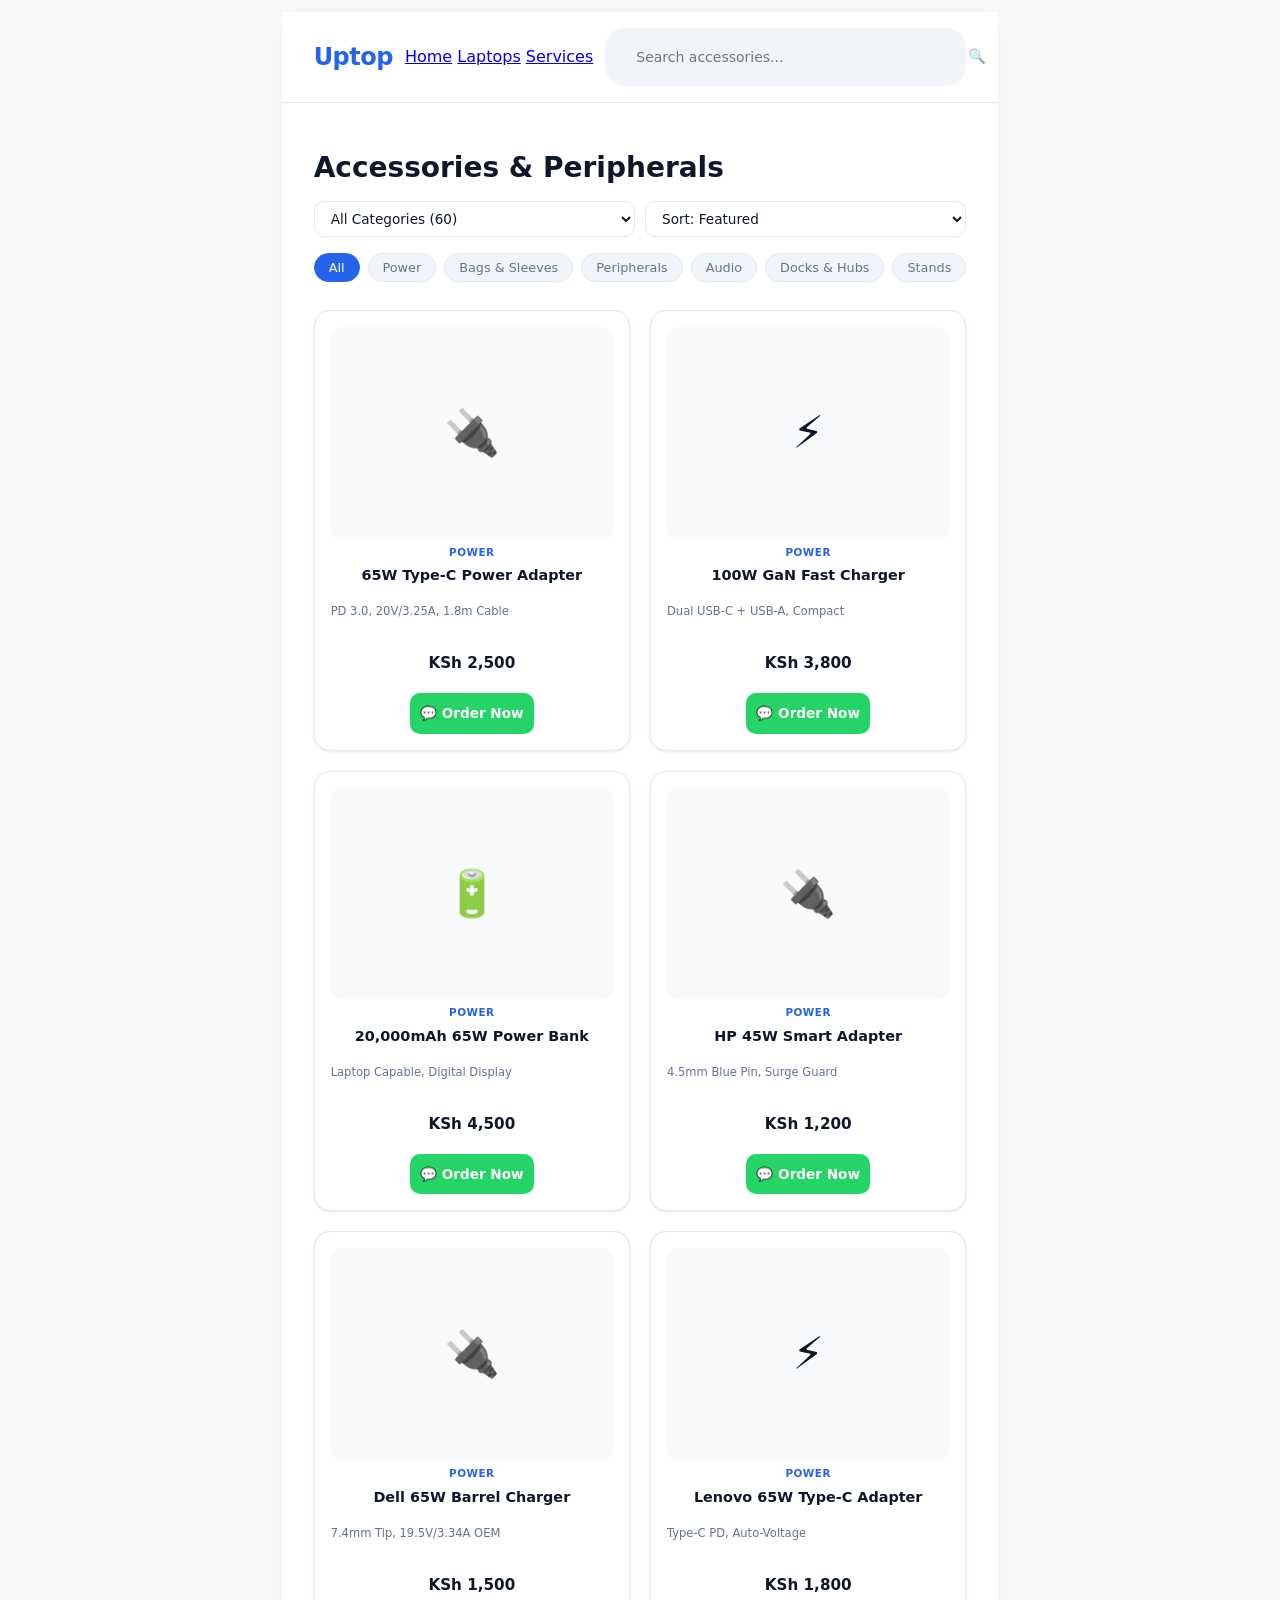
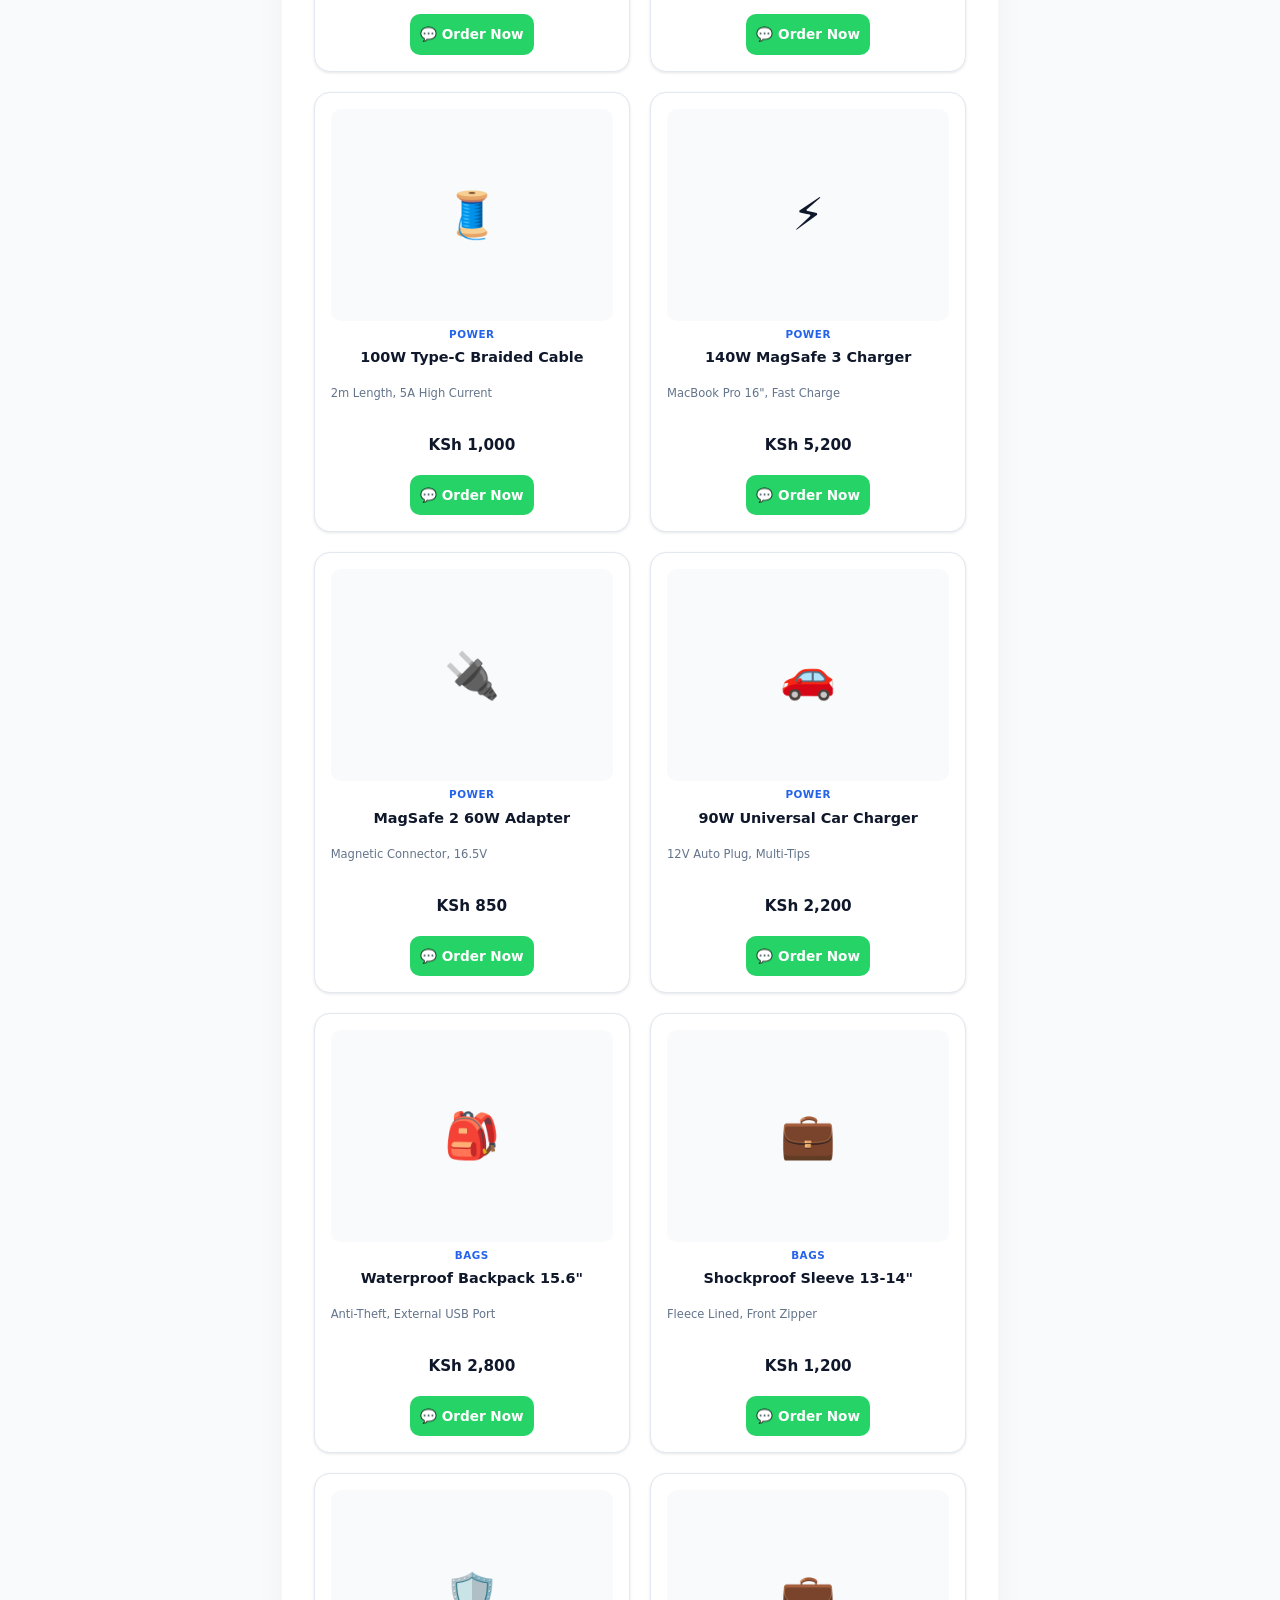
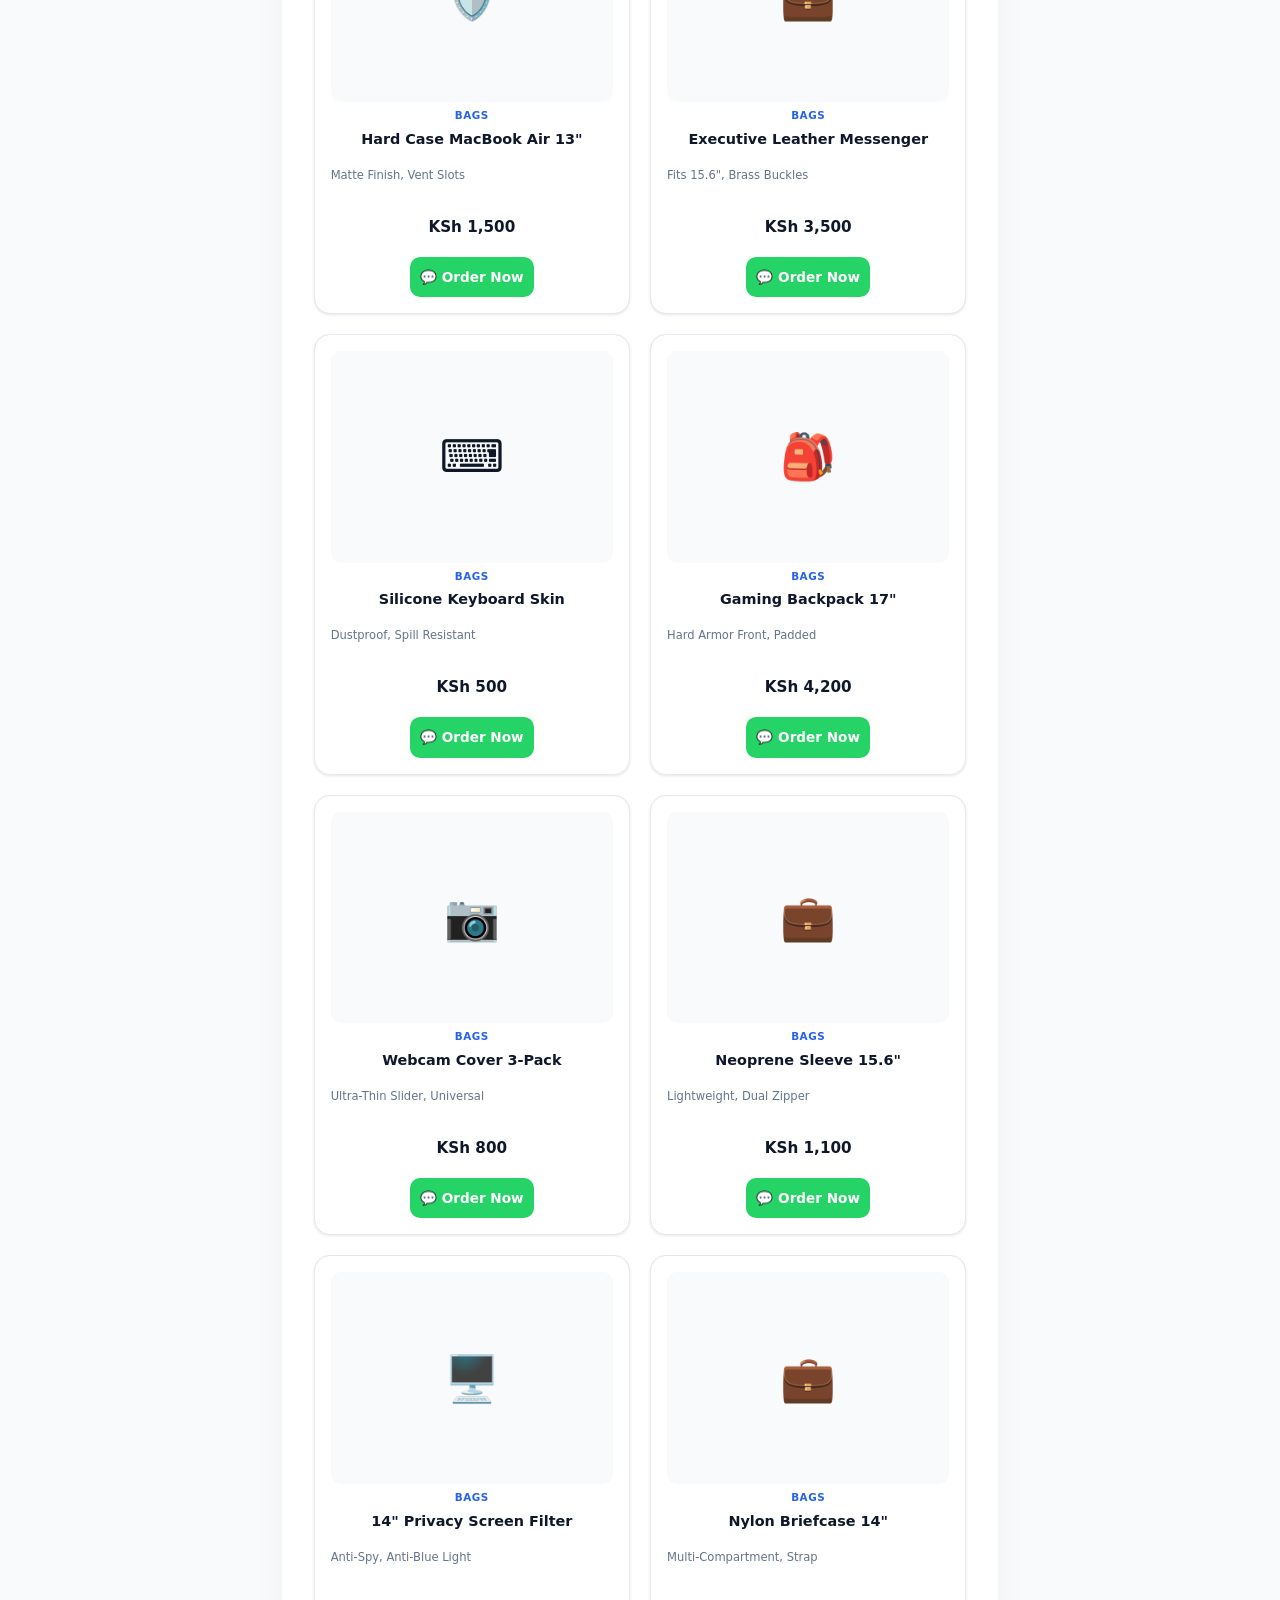
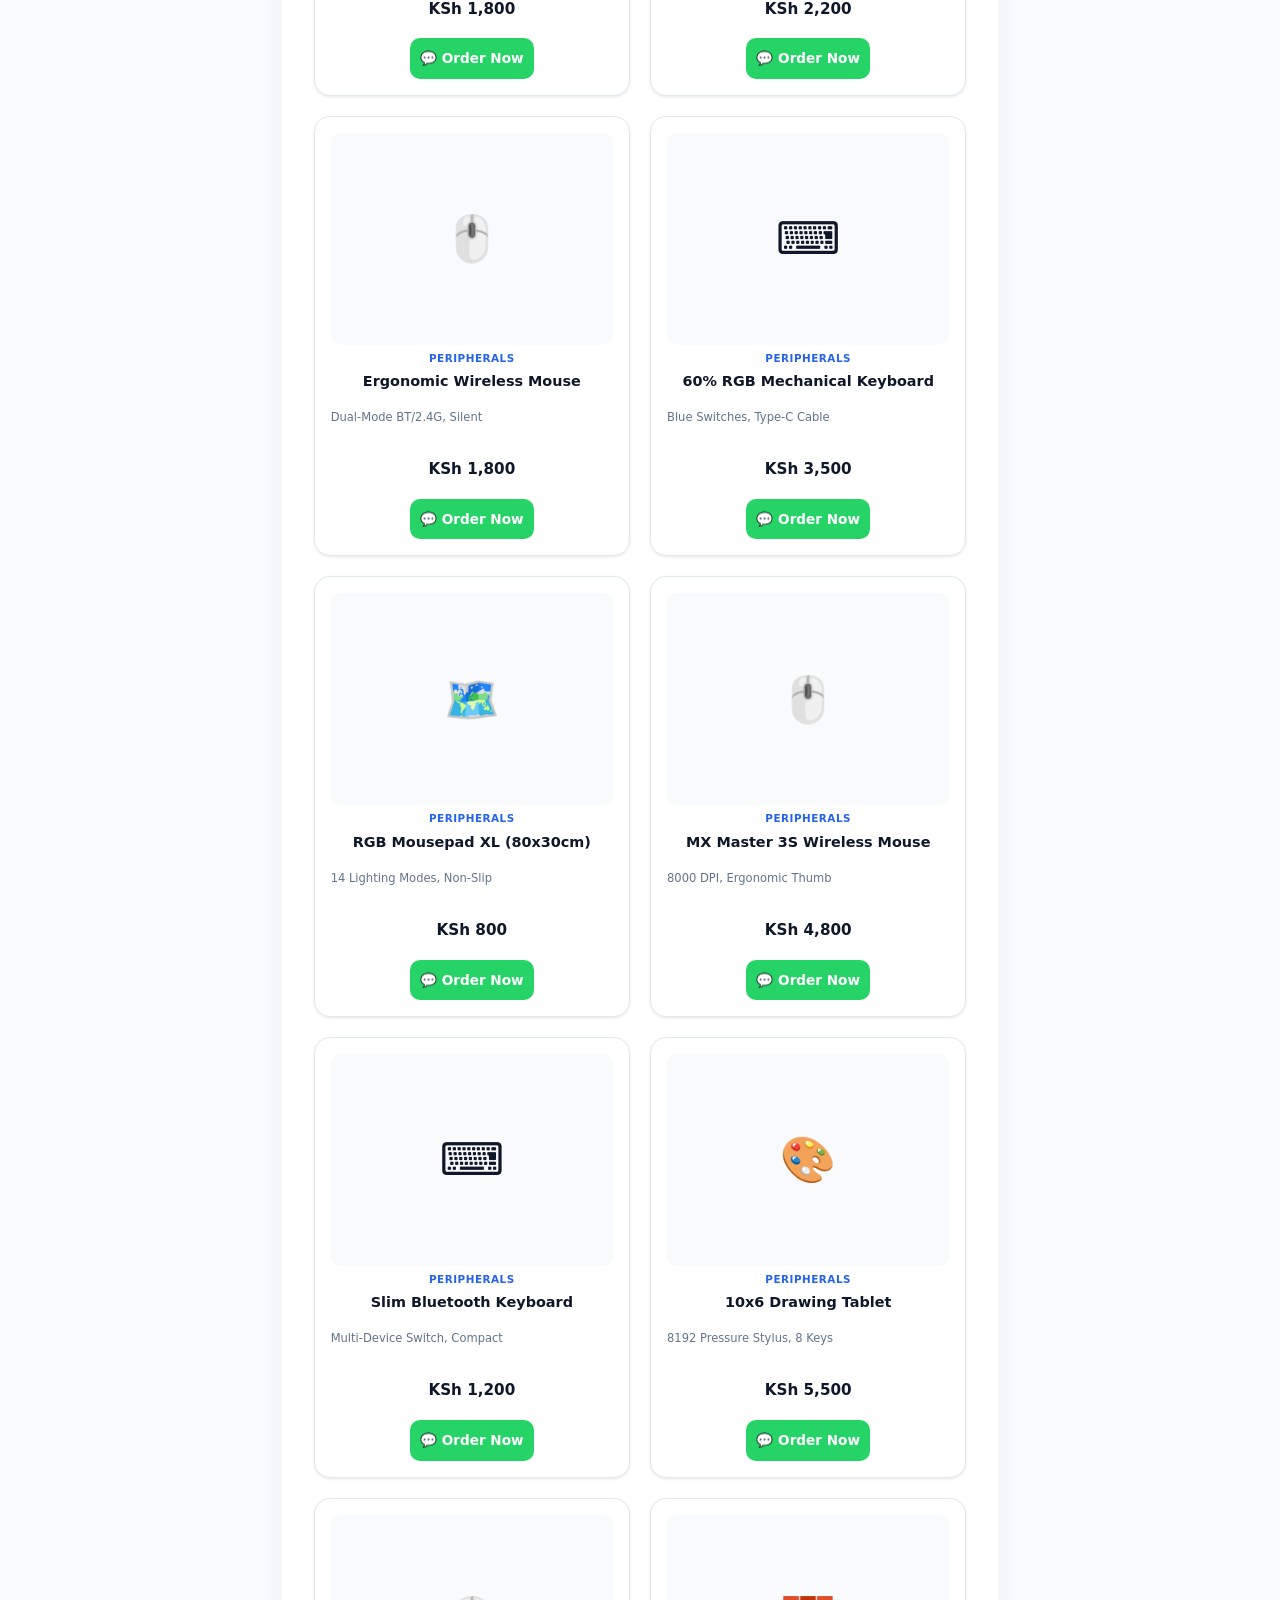
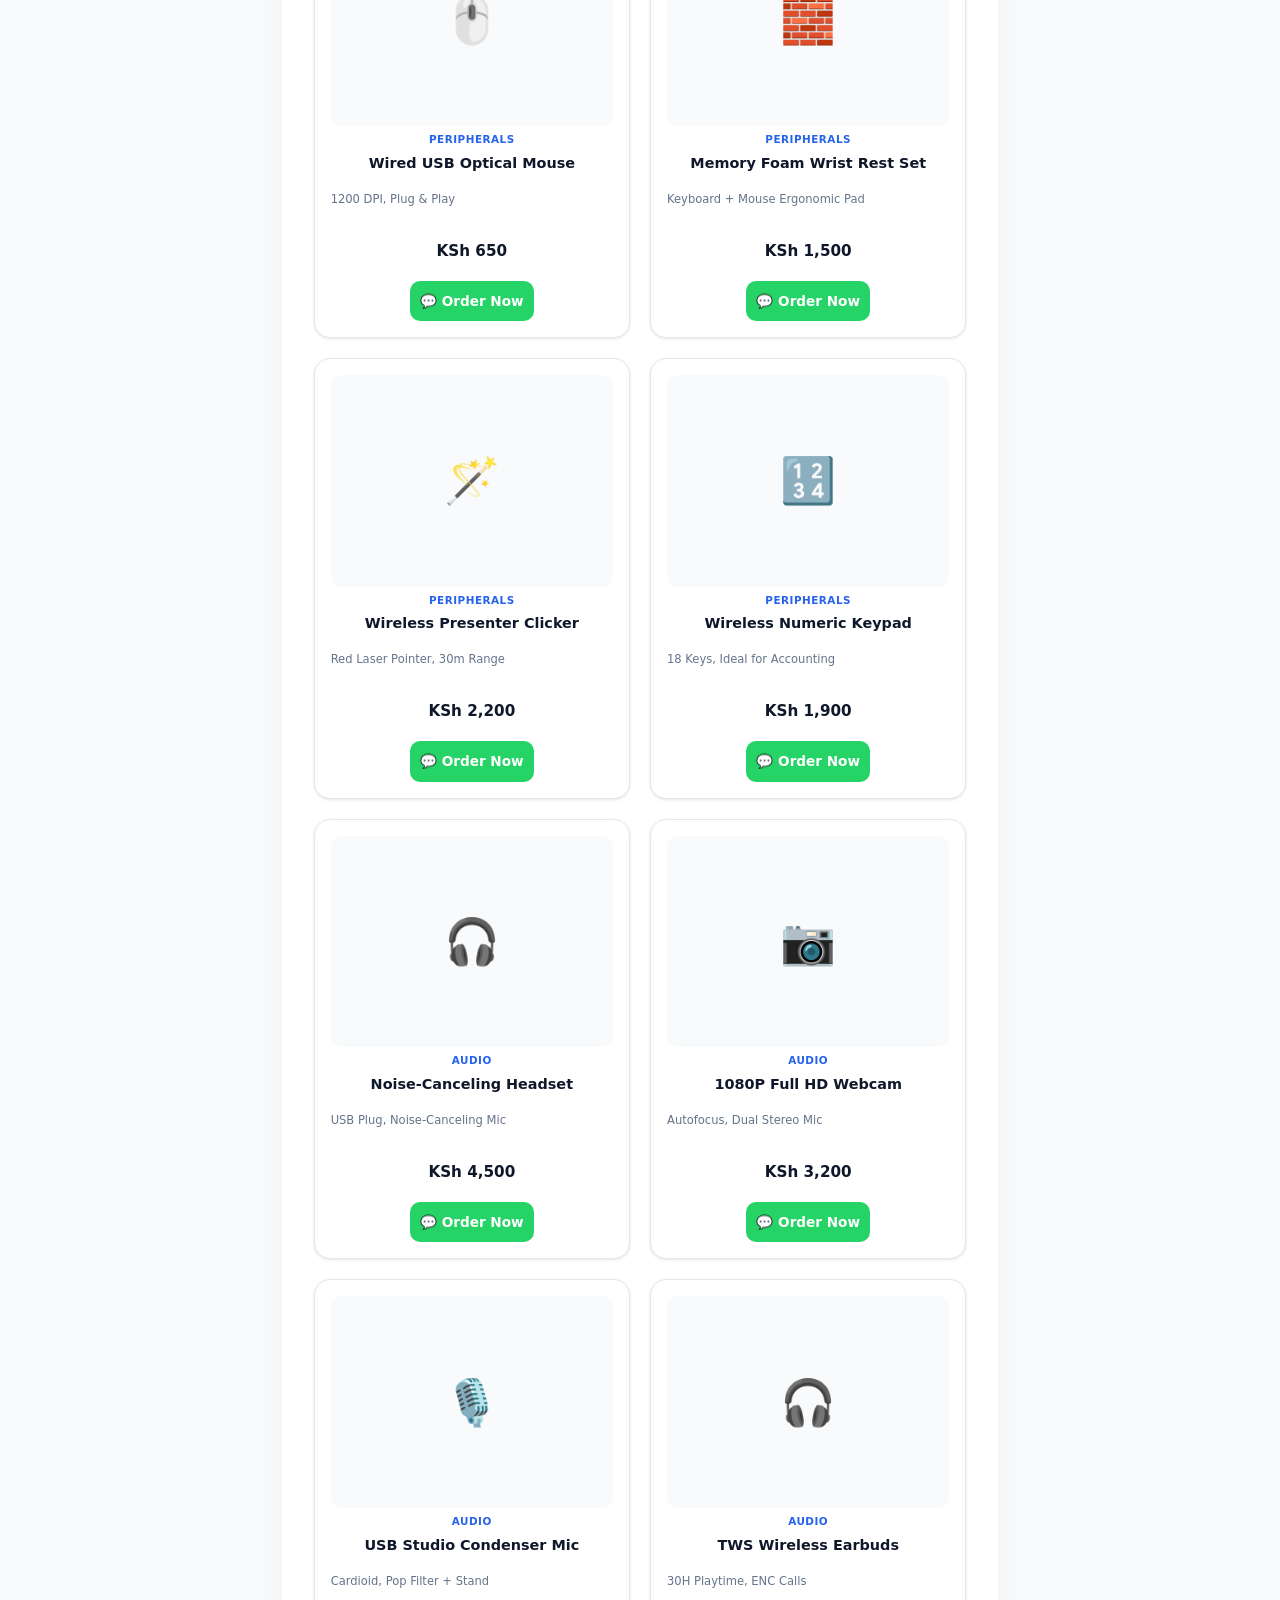
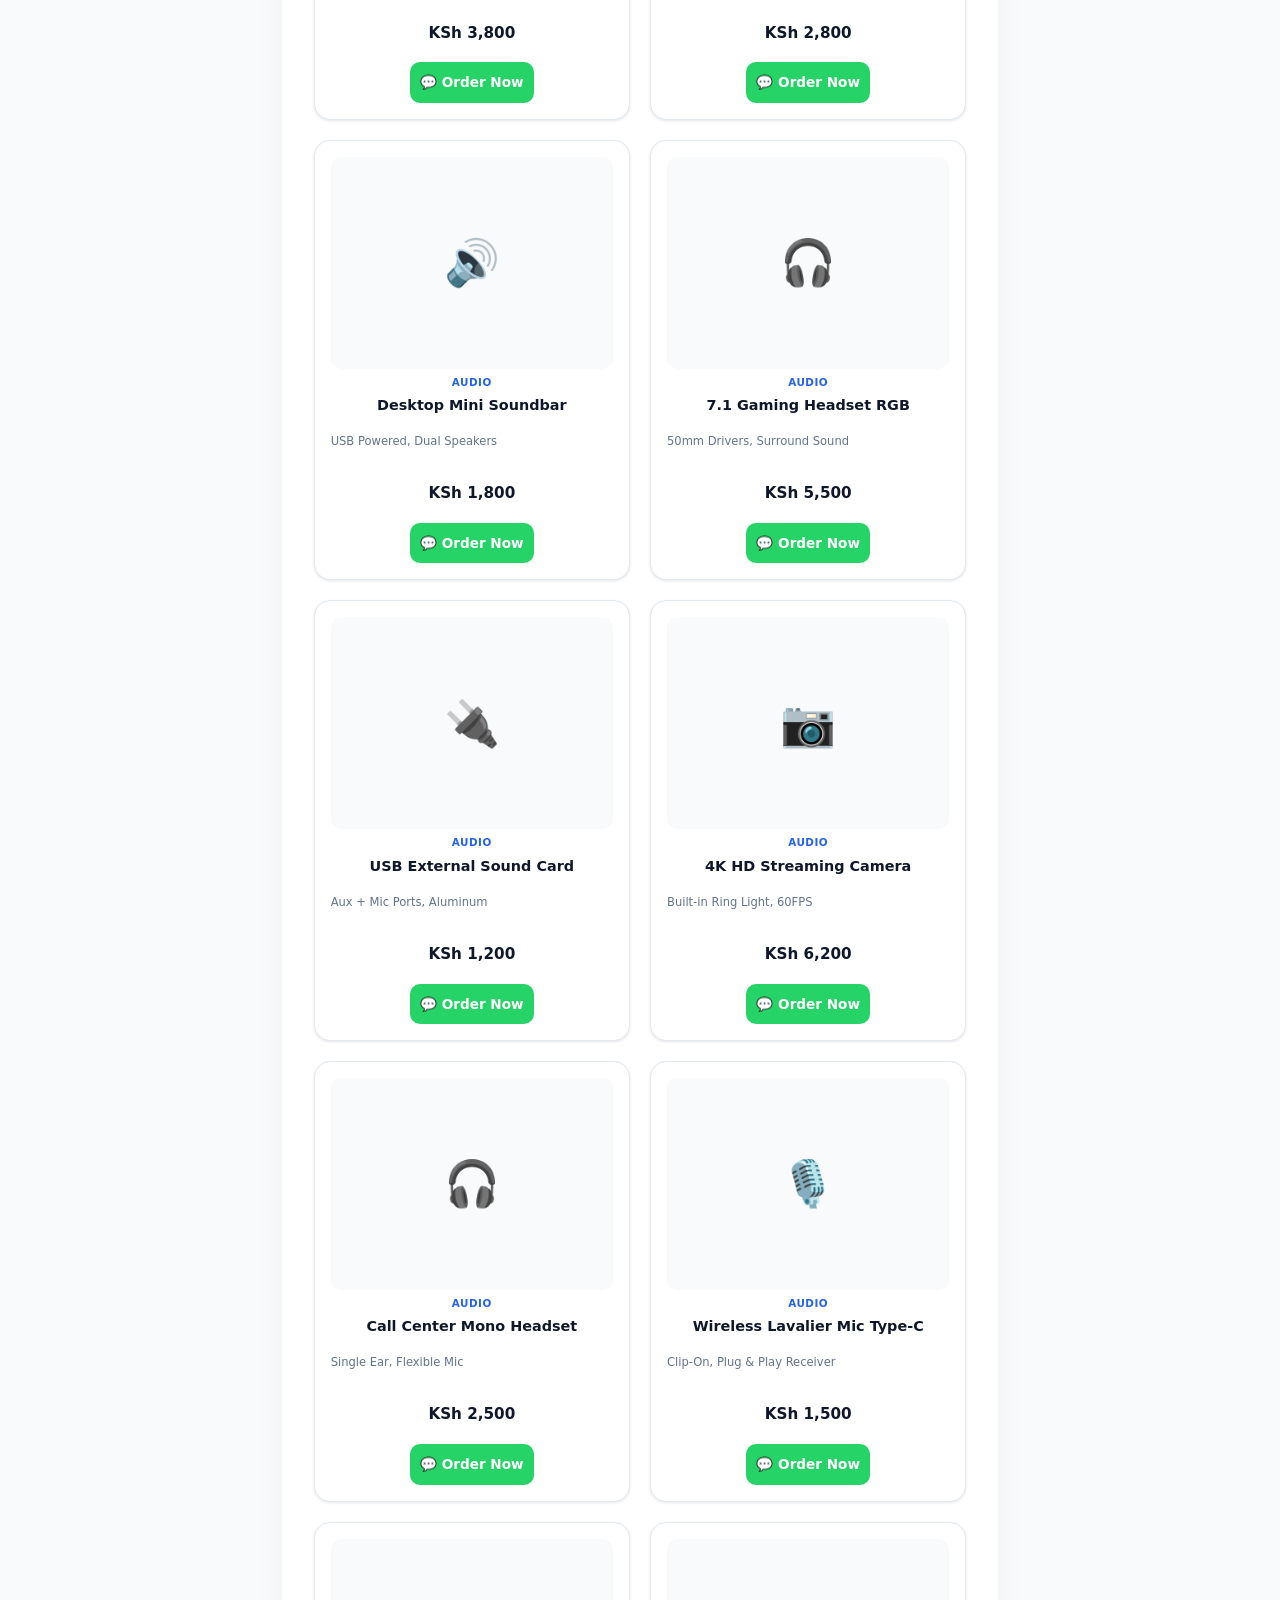
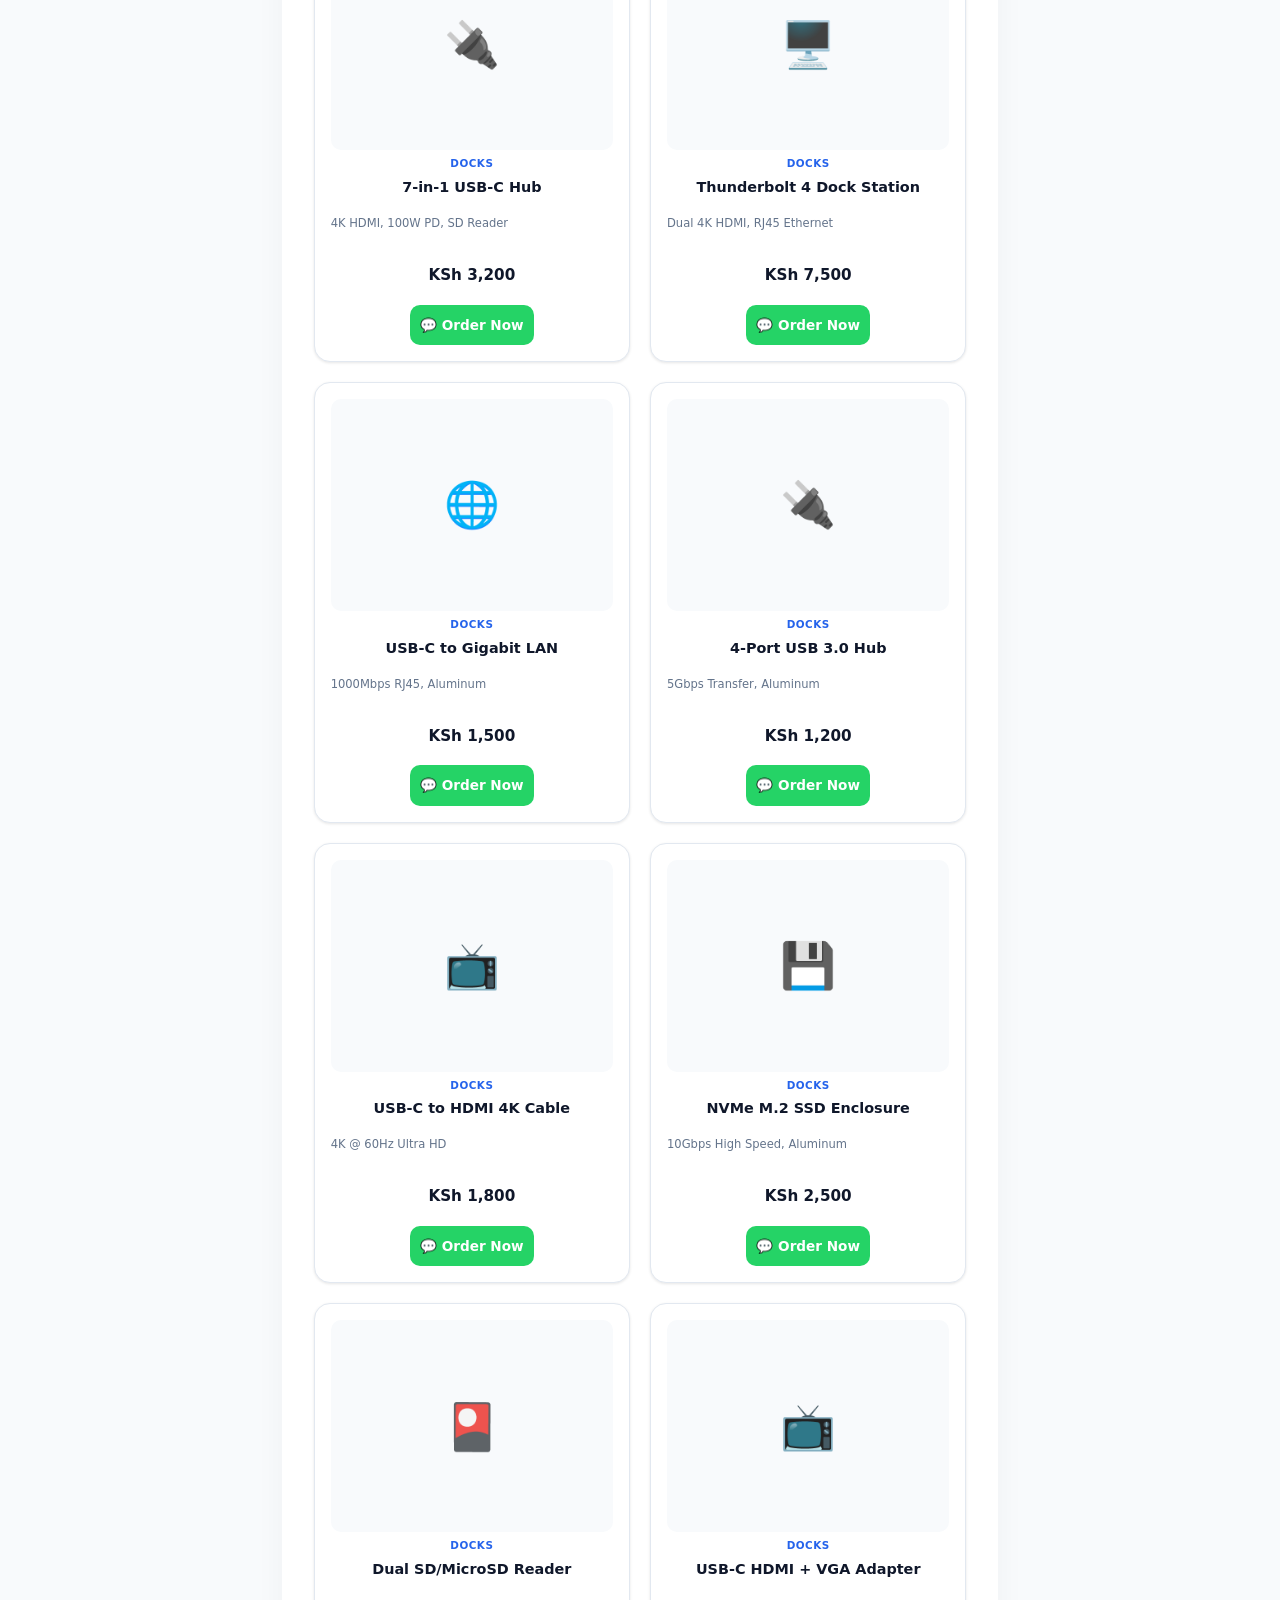
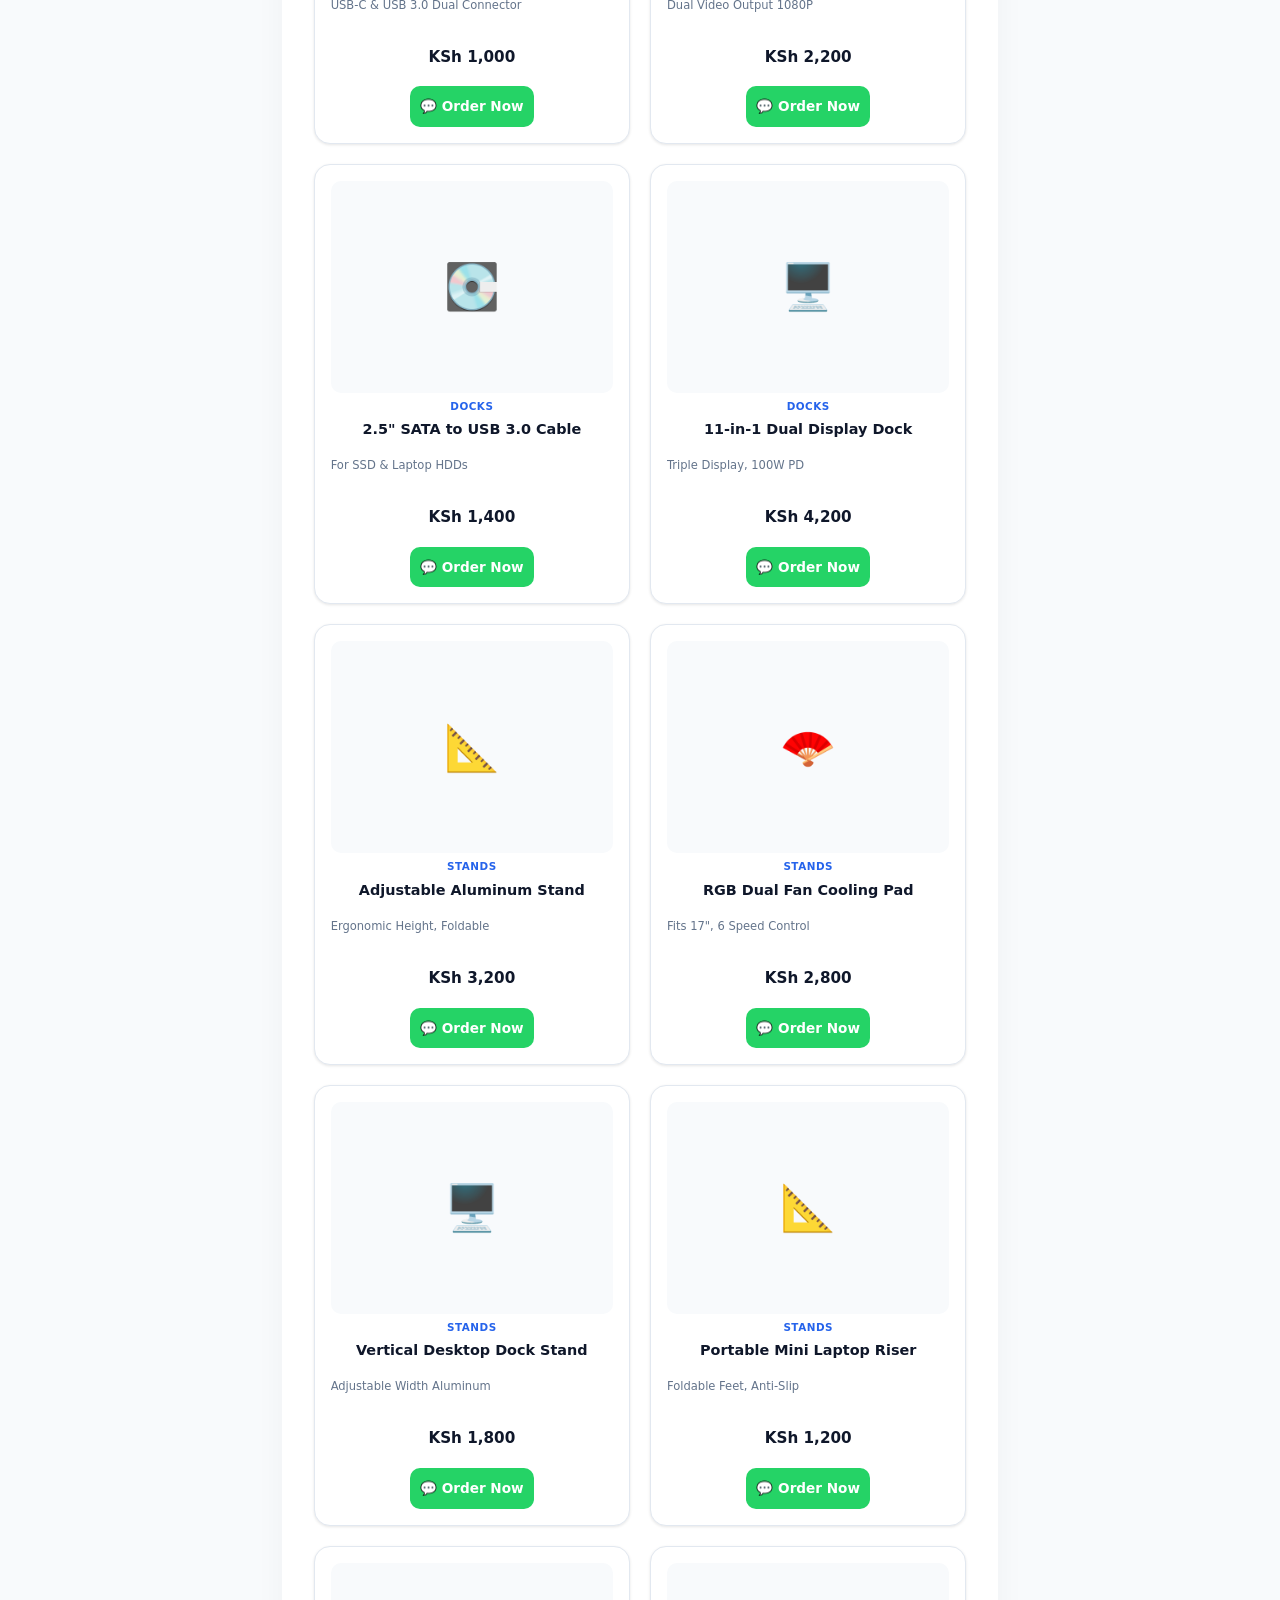
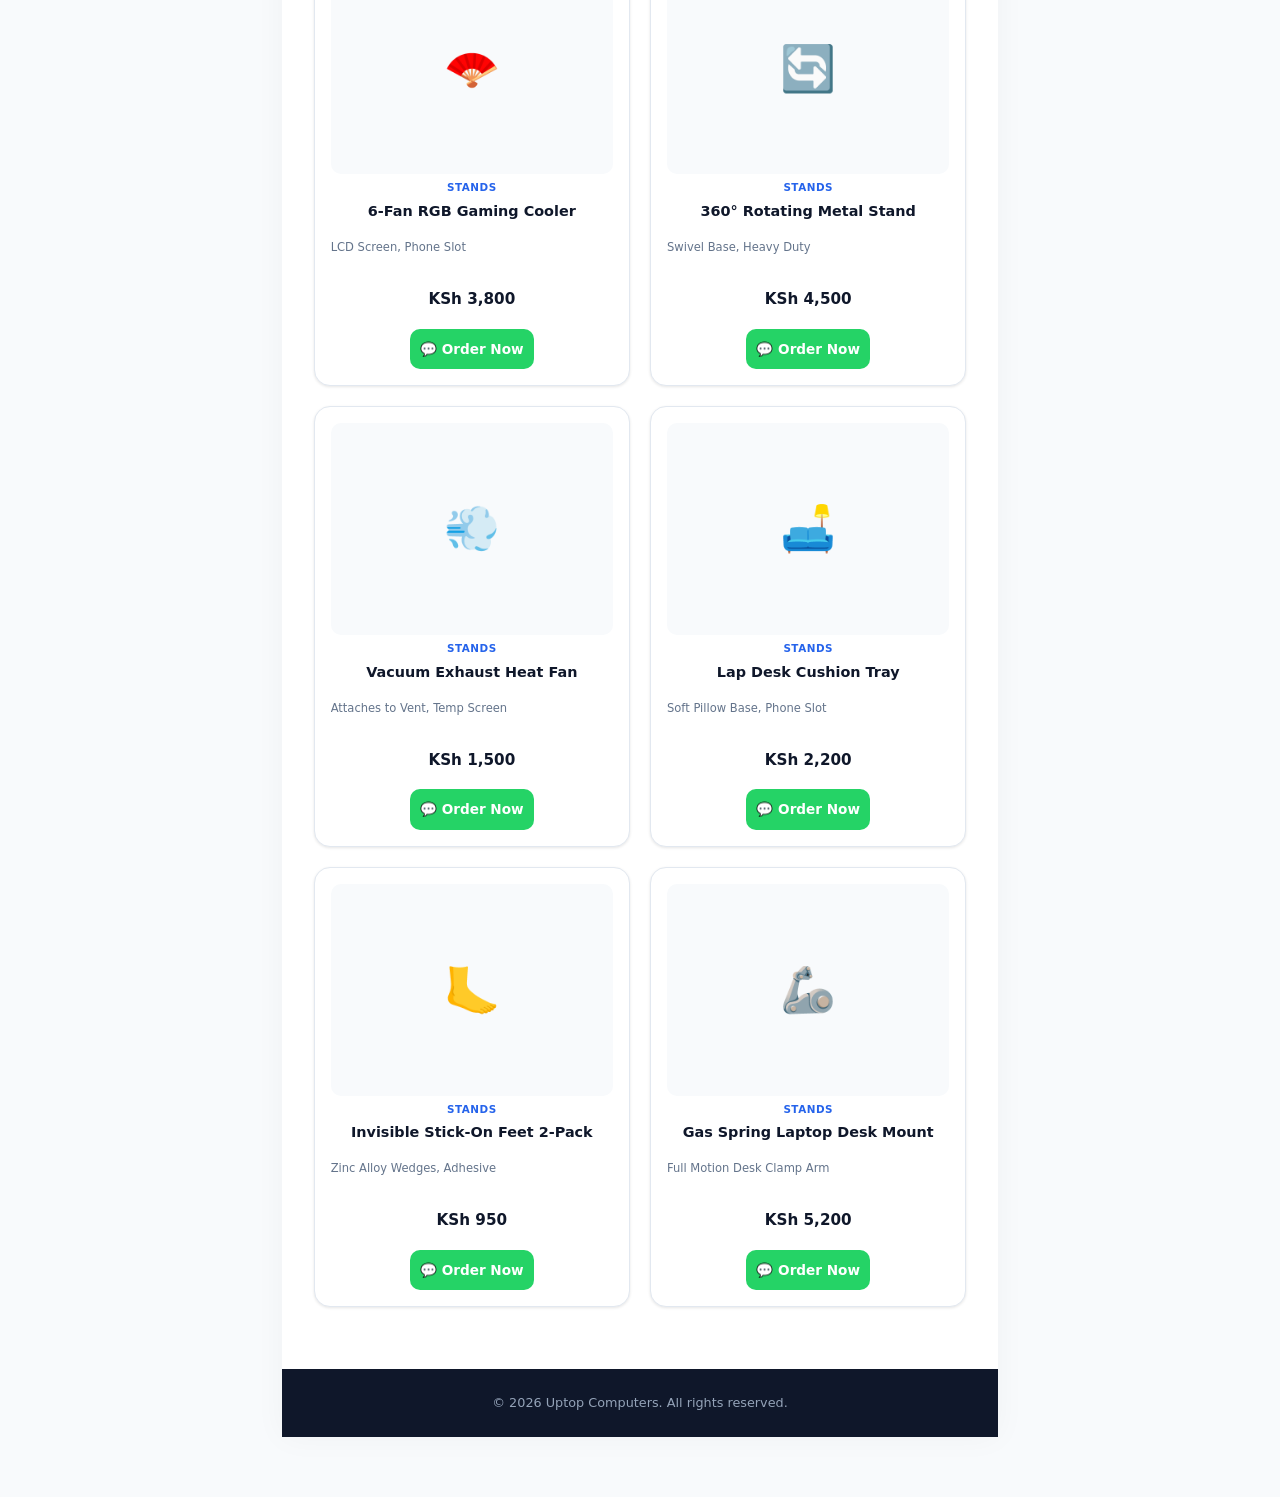
==== commit 1a768d06: "gg" ====
--- a/Accessories.html
+++ b/Accessories.html
@@ -10,6 +10,11 @@
     <div class="site-wrapper">
       <header class="navbar">
         <a href="index.html" class="logo">Uptop</a>
+        <nav class="accessory-nav-links" aria-label="Section links">
+          <a href="index.html">Home</a>
+          <a href="laptops.html">Laptops</a>
+          <a href="services.html">Services</a>
+        </nav>
         <div class="search-box">
           <input
             type="text"
--- a/css/styles.css
+++ b/css/styles.css
@@ -95,6 +95,112 @@
 
 @media (min-width: 1200px) {
     .app-container { max-width: 1200px; }
+}
+
+@media (max-width: 768px) {
+    body {
+        padding: 12px 8px;
+    }
+
+    .app-container {
+        width: 100%;
+        max-width: 100%;
+        border-radius: 16px;
+        padding: 12px;
+    }
+
+    .top-contact-bar {
+        flex-direction: column;
+    }
+
+    .top-contact-bar .contact-item {
+        width: 100%;
+        justify-content: center;
+    }
+
+    .header {
+        flex-wrap: wrap;
+        gap: 10px;
+    }
+
+    .search-container {
+        order: 3;
+        flex-basis: 100%;
+    }
+
+    .categories-grid {
+        gap: 12px;
+    }
+
+    .category-card {
+        width: 72px;
+    }
+
+    .featured-grid {
+        padding: 8px 0 20px;
+    }
+}
+
+@media (max-width: 560px) {
+    body {
+        padding: 8px;
+    }
+
+    .app-container {
+        padding: 10px;
+        border-radius: 14px;
+    }
+
+    .header {
+        margin-bottom: 12px;
+    }
+
+    .brand-logo {
+        font-size: 1.1rem;
+    }
+
+    .search-input {
+        height: 38px;
+        font-size: 0.9rem;
+    }
+
+    .categories-grid {
+        gap: 10px;
+    }
+
+    .category-card {
+        width: 62px;
+        font-size: 0.8rem;
+    }
+
+    .icon-wrapper {
+        width: 54px;
+        height: 54px;
+    }
+
+    .product-card {
+        border-radius: 10px;
+    }
+
+    .buy-btn {
+        width: 100%;
+        justify-content: center;
+    }
+}
+
+@media (max-width: 420px) {
+    .top-contact-bar .contact-item {
+        font-size: 0.85rem;
+        padding: 8px;
+    }
+
+    .product-name {
+        font-size: 0.95rem;
+    }
+
+    .product-price {
+        font-size: 0.9rem;
+    }
 }
 
 .top-contact-bar {
@@ -613,6 +719,297 @@
   transform: scale(1.08);
 }
 
+body.services-page {
+  background: linear-gradient(135deg, #f8fbff 0%, #eef4ff 100%);
+  color: var(--text-dark);
+  min-height: 100vh;
+}
+
+body.services-page .site-wrapper {
+  max-width: 1200px;
+  margin: 0 auto;
+  padding: 20px 16px 40px;
+}
+
+body.services-page .navbar {
+  display: flex;
+  align-items: center;
+  justify-content: space-between;
+  gap: 12px;
+  margin-bottom: 20px;
+  padding: 14px 18px;
+  background: rgba(255,255,255,0.9);
+  border: 1px solid rgba(15,23,42,0.08);
+  border-radius: 18px;
+  box-shadow: 0 10px 30px rgba(15, 23, 42, 0.06);
+}
+
+body.services-page .logo {
+  font-size: 1.2rem;
+  font-weight: 800;
+  color: var(--primary);
+  text-decoration: none;
+}
+
+body.services-page .nav-links {
+  display: flex;
+  align-items: center;
+  gap: 12px;
+  flex-wrap: wrap;
+}
+
+body.services-page .nav-links a {
+  text-decoration: none;
+  color: var(--text-muted);
+  font-weight: 600;
+  padding: 6px 10px;
+  border-radius: 999px;
+  transition: var(--transition);
+}
+
+body.services-page .nav-links a:hover,
+body.services-page .nav-links a.active {
+  color: var(--primary);
+  background: rgba(37, 99, 235, 0.1);
+}
+
+body.services-page .menu-toggle {
+  display: none;
+  border: none;
+  background: none;
+  font-size: 1.3rem;
+  cursor: pointer;
+}
+
+body.services-page .container {
+  display: flex;
+  flex-direction: column;
+  gap: 20px;
+}
+
+body.services-page .hero-section,
+body.services-page .services-section,
+body.services-page .process-section {
+  background: #ffffff;
+  border: 1px solid rgba(15,23,42,0.06);
+  border-radius: 20px;
+  padding: 24px;
+  box-shadow: 0 10px 30px rgba(15, 23, 42, 0.05);
+}
+
+body.services-page .hero-badge {
+  display: inline-block;
+  padding: 6px 12px;
+  border-radius: 999px;
+  background: rgba(37, 99, 235, 0.1);
+  color: var(--primary);
+  font-weight: 700;
+  font-size: 0.8rem;
+  margin-bottom: 10px;
+}
+
+body.services-page .hero-title {
+  font-size: clamp(1.6rem, 3vw, 2.4rem);
+  font-weight: 800;
+  margin-bottom: 10px;
+}
+
+body.services-page .hero-subtitle,
+body.services-page .section-subtitle,
+body.services-page .card-desc,
+body.services-page .step p,
+body.services-page .card-features li {
+  color: var(--text-muted);
+  line-height: 1.6;
+}
+
+body.services-page .hero-cta-group {
+  display: flex;
+  flex-wrap: wrap;
+  gap: 12px;
+  margin-top: 16px;
+}
+
+body.services-page .btn {
+  display: inline-flex;
+  align-items: center;
+  justify-content: center;
+  padding: 10px 16px;
+  border-radius: 999px;
+  text-decoration: none;
+  font-weight: 700;
+  transition: var(--transition);
+}
+
+body.services-page .btn-primary {
+  background: var(--primary);
+  color: #fff;
+}
+
+body.services-page .btn-whatsapp {
+  background: var(--whatsapp-green);
+  color: #fff;
+}
+
+body.services-page .btn:hover {
+  transform: translateY(-1px);
+}
+
+body.services-page .grid {
+  display: grid;
+  grid-template-columns: repeat(3, minmax(0, 1fr));
+  gap: 16px;
+}
+
+body.services-page .service-card {
+  background: #f8fbff;
+  border: 1px solid rgba(15,23,42,0.06);
+  border-radius: 16px;
+  padding: 18px;
+  display: flex;
+  flex-direction: column;
+  gap: 10px;
+}
+
+body.services-page .card-icon {
+  font-size: 1.5rem;
+}
+
+body.services-page .card-title {
+  font-size: 1rem;
+  font-weight: 700;
+}
+
+body.services-page .card-features {
+  padding-left: 18px;
+  display: grid;
+  gap: 6px;
+}
+
+body.services-page .service-btn {
+  margin-top: auto;
+  display: inline-flex;
+  align-items: center;
+  justify-content: center;
+  padding: 9px 12px;
+  border-radius: 10px;
+  background: #eaf2ff;
+  color: var(--primary);
+  text-decoration: none;
+  font-weight: 700;
+}
+
+body.services-page .process-steps {
+  display: grid;
+  grid-template-columns: repeat(3, minmax(0, 1fr));
+  gap: 16px;
+}
+
+body.services-page .step {
+  background: #f8fbff;
+  border-radius: 16px;
+  padding: 16px;
+}
+
+body.services-page .step-num {
+  width: 34px;
+  height: 34px;
+  display: inline-flex;
+  align-items: center;
+  justify-content: center;
+  border-radius: 50%;
+  background: var(--primary);
+  color: #fff;
+  font-weight: 700;
+  margin-bottom: 8px;
+}
+
+body.services-page .scroll-up-btn {
+  position: fixed;
+  bottom: 24px;
+  right: 24px;
+  width: 46px;
+  height: 46px;
+  border: none;
+  border-radius: 50%;
+  background: var(--primary);
+  color: #fff;
+  cursor: pointer;
+  box-shadow: 0 8px 20px rgba(37, 99, 235, 0.25);
+  opacity: 0;
+  visibility: hidden;
+  transition: var(--transition);
+}
+
+body.services-page .scroll-up-btn.visible {
+  opacity: 1;
+  visibility: visible;
+}
+
+body.services-page footer {
+  text-align: center;
+  padding: 24px 0 8px;
+  color: var(--text-muted);
+  font-size: 0.9rem;
+}
+
+@media (max-width: 960px) {
+  body.services-page .grid,
+  body.services-page .process-steps {
+    grid-template-columns: repeat(2, minmax(0, 1fr));
+  }
+}
+
+@media (max-width: 760px) {
+  body.services-page .site-wrapper {
+    padding: 12px 10px 24px;
+  }
+
+  body.services-page .navbar {
+    flex-wrap: wrap;
+    padding: 12px 14px;
+  }
+
+  body.services-page .nav-links {
+    width: 100%;
+    justify-content: center;
+  }
+
+  body.services-page .hero-section,
+  body.services-page .services-section,
+  body.services-page .process-section {
+    padding: 18px;
+  }
+
+  body.services-page .grid,
+  body.services-page .process-steps {
+    grid-template-columns: 1fr;
+  }
+}
+
+@media (max-width: 480px) {
+  body.services-page .navbar {
+    align-items: flex-start;
+  }
+
+  body.services-page .logo {
+    font-size: 1.05rem;
+  }
+
+  body.services-page .nav-links {
+    justify-content: flex-start;
+    gap: 8px;
+  }
+
+  body.services-page .hero-cta-group {
+    flex-direction: column;
+  }
+
+  body.services-page .btn {
+    width: 100%;
+  }
+}
+
 body.accessories-page footer {
   background-color: #0f172a;
   color: #94a3b8;
@@ -638,6 +1035,20 @@
 
   body.accessories-page .product-price {
     font-size: 0.85rem;
+  }
+}
+
+@media (max-width: 640px) {
+  body.accessories-page .filter-controls {
+    flex-direction: column;
+  }
+
+  body.accessories-page .dropdown-select {
+    width: 100%;
+  }
+
+  body.accessories-page .search-box {
+    max-width: none;
   }
 }
 
@@ -2427,4 +2838,414 @@
                          gap: 10px;
                      }
                  }
-                 +                                 /* ==========================================================================
+                   1. VARIABLES & BASE STYLES
+                   ========================================================================== */
+                                 :root {
+                                     --bg-color: #f8fafc;
+                                     --card-bg: #ffffff;
+                                     --primary: #2563eb;
+                                     --primary-hover: #1d4ed8;
+                                     --whatsapp-green: #25d366;
+                                     --whatsapp-hover: #1da851;
+                                     --text-dark: #0f172a;
+                                     --text-muted: #64748b;
+                                     --border-color: #e2e8f0;
+                                     --shadow-sm: 0 1px 3px rgba(0, 0, 0, 0.1);
+                                     --shadow-md: 0 4px 12px rgba(0, 0, 0, 0.06);
+                                     --shadow-lg: 0 10px 25px rgba(0, 0, 0, 0.08);
+                                     --radius-lg: 16px;
+                                     --radius-md: 10px;
+                                     --radius-sm: 6px;
+                                     --transition: all 0.2s cubic-bezier(0.4, 0, 0.2, 1);
+                                 }
+                
+                                 *,
+                                 *::before,
+                                 *::after {
+                                     box-sizing: border-box;
+                                     margin: 0;
+                                     padding: 0;
+                                 }
+                
+                                 body {
+                                     background-color: var(--bg-color);
+                                     color: var(--text-dark);
+                                     font-family: system-ui, -apple-system, BlinkMacSystemFont, 'Segoe UI', Roboto, Oxygen, Ubuntu, Cantarell, sans-serif;
+                                     line-height: 1.5;
+                                     -webkit-font-smoothing: antialiased;
+                                 }
+                
+                                 /* ==========================================================================
+                   2. LAYOUT CONTAINER
+                   ========================================================================== */
+                                 .site-wrapper {
+                                     max-width: 1400px;
+                                     margin: 0 auto;
+                                     min-height: 100vh;
+                                     display: flex;
+                                     flex-direction: column;
+                                     background: var(--card-bg);
+                                     box-shadow: 0 0 30px rgba(0, 0, 0, 0.04);
+                                 }
+                
+                                 .container {
+                                     padding: 24px 16px;
+                                     flex: 1;
+                                 }
+                
+                                 /* ==========================================================================
+                   3. HEADER & NAVIGATION
+                   ========================================================================== */
+                                 .navbar {
+                                     display: flex;
+                                     align-items: center;
+                                     justify-content: space-between;
+                                     gap: 12px;
+                                     padding: 16px 24px;
+                                     background-color: var(--card-bg);
+                                     border-bottom: 1px solid var(--border-color);
+                                     position: sticky;
+                                     top: 0;
+                                     z-index: 100;
+                                 }
+                
+                                 .logo {
+                                     font-weight: 800;
+                                     font-size: clamp(1.2rem, 3vw, 1.5rem);
+                                     color: var(--primary);
+                                     text-decoration: none;
+                                     letter-spacing: -0.5px;
+                                 }
+                
+                                 .nav-links {
+                                     display: flex;
+                                     gap: 20px;
+                                 }
+                
+                                 .nav-links a {
+                                     text-decoration: none;
+                                     color: var(--text-muted);
+                                     font-weight: 500;
+                                     font-size: 0.95rem;
+                                     transition: var(--transition);
+                                 }
+                
+                                 .nav-links a:hover,
+                                 .nav-links a.active {
+                                     color: var(--primary);
+                                 }
+                
+                                 .menu-toggle {
+                                     display: none;
+                                     background: none;
+                                     border: none;
+                                     font-size: 1.4rem;
+                                     cursor: pointer;
+                                     color: var(--text-dark);
+                                 }
+                
+                                 /* ==========================================================================
+                   4. HERO SECTION
+                   ========================================================================== */
+                                 .hero-section {
+                                     text-align: center;
+                                     padding: 40px 16px;
+                                     background: linear-gradient(180deg, #eff6ff 0%, #ffffff 100%);
+                                     border-radius: var(--radius-lg);
+                                     margin-bottom: 40px;
+                                     border: 1px solid var(--border-color);
+                                 }
+                
+                                 .hero-badge {
+                                     display: inline-block;
+                                     background-color: #dbeafe;
+                                     color: var(--primary);
+                                     font-size: 0.8rem;
+                                     font-weight: 700;
+                                     padding: 4px 12px;
+                                     border-radius: 20px;
+                                     text-transform: uppercase;
+                                     margin-bottom: 12px;
+                                 }
+                
+                                 .hero-title {
+                                     font-size: clamp(1.75rem, 5vw, 2.75rem);
+                                     font-weight: 800;
+                                     line-height: 1.2;
+                                     color: var(--text-dark);
+                                     margin-bottom: 12px;
+                                 }
+                
+                                 .hero-subtitle {
+                                     font-size: clamp(0.95rem, 2.5vw, 1.15rem);
+                                     color: var(--text-muted);
+                                     max-width: 680px;
+                                     margin: 0 auto 24px;
+                                 }
+                
+                                 .hero-cta-group {
+                                     display: flex;
+                                     justify-content: center;
+                                     gap: 12px;
+                                     flex-wrap: wrap;
+                                 }
+                
+                                 .btn {
+                                     padding: 10px 20px;
+                                     border-radius: var(--radius-md);
+                                     font-size: 0.9rem;
+                                     font-weight: 600;
+                                     text-decoration: none;
+                                     transition: var(--transition);
+                                 }
+                
+                                 .btn-primary {
+                                     background-color: var(--primary);
+                                     color: #fff;
+                                 }
+                
+                                 .btn-primary:hover {
+                                     background-color: var(--primary-hover);
+                                 }
+                
+                                 .btn-whatsapp {
+                                     background-color: var(--whatsapp-green);
+                                     color: #fff;
+                                 }
+                
+                                 .btn-whatsapp:hover {
+                                     background-color: var(--whatsapp-hover);
+                                 }
+                
+                                 /* ==========================================================================
+                   5. SERVICES GRID & CARDS
+                   ========================================================================== */
+                                 .services-section {
+                                     margin-bottom: 48px;
+                                 }
+                
+                                 .section-title {
+                                     text-align: center;
+                                     font-size: clamp(1.5rem, 4vw, 2rem);
+                                     font-weight: 700;
+                                     margin-bottom: 8px;
+                                 }
+                
+                                 .section-subtitle {
+                                     text-align: center;
+                                     color: var(--text-muted);
+                                     font-size: 0.95rem;
+                                     margin-bottom: 32px;
+                                 }
+                
+                                 .grid {
+                                     display: grid;
+                                     grid-template-columns: repeat(auto-fill, minmax(280px, 1fr));
+                                     gap: 20px;
+                                 }
+                
+                                 .service-card {
+                                     background: var(--card-bg);
+                                     border: 1px solid var(--border-color);
+                                     border-radius: var(--radius-lg);
+                                     padding: 24px;
+                                     display: flex;
+                                     flex-direction: column;
+                                     box-shadow: var(--shadow-sm);
+                                     transition: var(--transition);
+                                 }
+                
+                                 .service-card:hover {
+                                     transform: translateY(-4px);
+                                     box-shadow: var(--shadow-lg);
+                                     border-color: #cbd5e1;
+                                 }
+                
+                                 .card-icon {
+                                     font-size: 2.2rem;
+                                     margin-bottom: 12px;
+                                 }
+                
+                                 .card-title {
+                                     font-size: 1.15rem;
+                                     font-weight: 700;
+                                     margin-bottom: 8px;
+                                     color: var(--text-dark);
+                                 }
+                
+                                 .card-desc {
+                                     font-size: 0.875rem;
+                                     color: var(--text-muted);
+                                     line-height: 1.5;
+                                     margin-bottom: 16px;
+                                 }
+                
+                                 .card-features {
+                                     list-style: none;
+                                     margin-bottom: 24px;
+                                     margin-top: auto;
+                                 }
+                
+                                 .card-features li {
+                                     font-size: 0.8rem;
+                                     color: var(--text-dark);
+                                     margin-bottom: 6px;
+                                     position: relative;
+                                     padding-left: 16px;
+                                 }
+                
+                                 .card-features li::before {
+                                     content: "✓";
+                                     position: absolute;
+                                     left: 0;
+                                     color: var(--whatsapp-green);
+                                     font-weight: bold;
+                                 }
+                
+                                 .service-btn {
+                                     display: block;
+                                     text-align: center;
+                                     background-color: var(--primary);
+                                     color: #ffffff;
+                                     text-decoration: none;
+                                     padding: 10px;
+                                     border-radius: var(--radius-md);
+                                     font-size: 0.85rem;
+                                     font-weight: 600;
+                                     transition: var(--transition);
+                                 }
+                
+                                 .service-btn:hover {
+                                     background-color: var(--primary-hover);
+                                 }
+                
+                                 /* ==========================================================================
+                   6. WORKFLOW PROCESS
+                   ========================================================================== */
+                                 .process-section {
+                                     background-color: #f1f5f9;
+                                     border-radius: var(--radius-lg);
+                                     padding: 32px 20px;
+                                     margin-bottom: 32px;
+                                 }
+                
+                                 .process-steps {
+                                     display: grid;
+                                     grid-template-columns: repeat(auto-fit, minmax(220px, 1fr));
+                                     gap: 20px;
+                                     margin-top: 24px;
+                                 }
+                
+                                 .step {
+                                     text-align: center;
+                                     background: var(--card-bg);
+                                     padding: 20px;
+                                     border-radius: var(--radius-md);
+                                     border: 1px solid var(--border-color);
+                                 }
+                
+                                 .step-num {
+                                     width: 36px;
+                                     height: 36px;
+                                     background-color: var(--primary);
+                                     color: #fff;
+                                     border-radius: 50%;
+                                     display: flex;
+                                     align-items: center;
+                                     justify-content: center;
+                                     font-weight: 700;
+                                     margin: 0 auto 12px;
+                                 }
+                
+                                 .step h4 {
+                                     font-size: 1rem;
+                                     margin-bottom: 6px;
+                                 }
+                
+                                 .step p {
+                                     font-size: 0.825rem;
+                                     color: var(--text-muted);
+                                 }
+                
+                                 /* ==========================================================================
+                   7. SCROLL BUTTON & FOOTER
+                   ========================================================================== */
+                                 .scroll-up-btn {
+                                     position: fixed;
+                                     bottom: 24px;
+                                     right: 24px;
+                                     width: 44px;
+                                     height: 44px;
+                                     border-radius: 50%;
+                                     background: var(--primary);
+                                     color: #ffffff;
+                                     border: none;
+                                     font-size: 1.2rem;
+                                     font-weight: bold;
+                                     cursor: pointer;
+                                     box-shadow: 0 4px 14px rgba(0, 0, 0, 0.2);
+                                     opacity: 0;
+                                     visibility: hidden;
+                                     transition: var(--transition);
+                                     z-index: 99;
+                                 }
+                
+                                 .scroll-up-btn.visible {
+                                     opacity: 1;
+                                     visibility: visible;
+                                 }
+                
+                                 footer {
+                                     background-color: #0f172a;
+                                     color: #94a3b8;
+                                     padding: 24px 16px;
+                                     font-size: 0.8rem;
+                                     text-align: center;
+                                     margin-top: auto;
+                                 }
+                
+                                 /* ==========================================================================
+                   8. MEDIA QUERIES
+                   ========================================================================== */
+                                 @media (max-width: 640px) {
+                                     .nav-links {
+                                         display: none;
+                                         /* Can be toggled with JavaScript if mobile menu drawer is implemented */
+                                     }
+                
+                                     .menu-toggle {
+                                         display: block;
+                                     }
+                
+                                     .container {
+                                         padding: 16px;
+                                     }
+                                 }@media (max-width: 640px) {
+                                    .nav-links {
+                                        display: none;
+                                        flex-direction: column;
+                                        position: absolute;
+                                        top: 100%;
+                                        left: 0;
+                                        right: 0;
+                                        background-color: var(--card-bg);
+                                        border-bottom: 1px solid var(--border-color);
+                                        padding: 16px;
+                                        gap: 12px;
+                                        box-shadow: var(--shadow-md);
+                                    }
+                                
+                                    /* Toggled via JS */
+                                    .nav-links.active {
+                                        display: flex;
+                                    }
+                                
+                                    .menu-toggle {
+                                        display: block;
+                                    }
+                                
+                                    .container {
+                                        padding: 16px;
+                                    }
+                                }
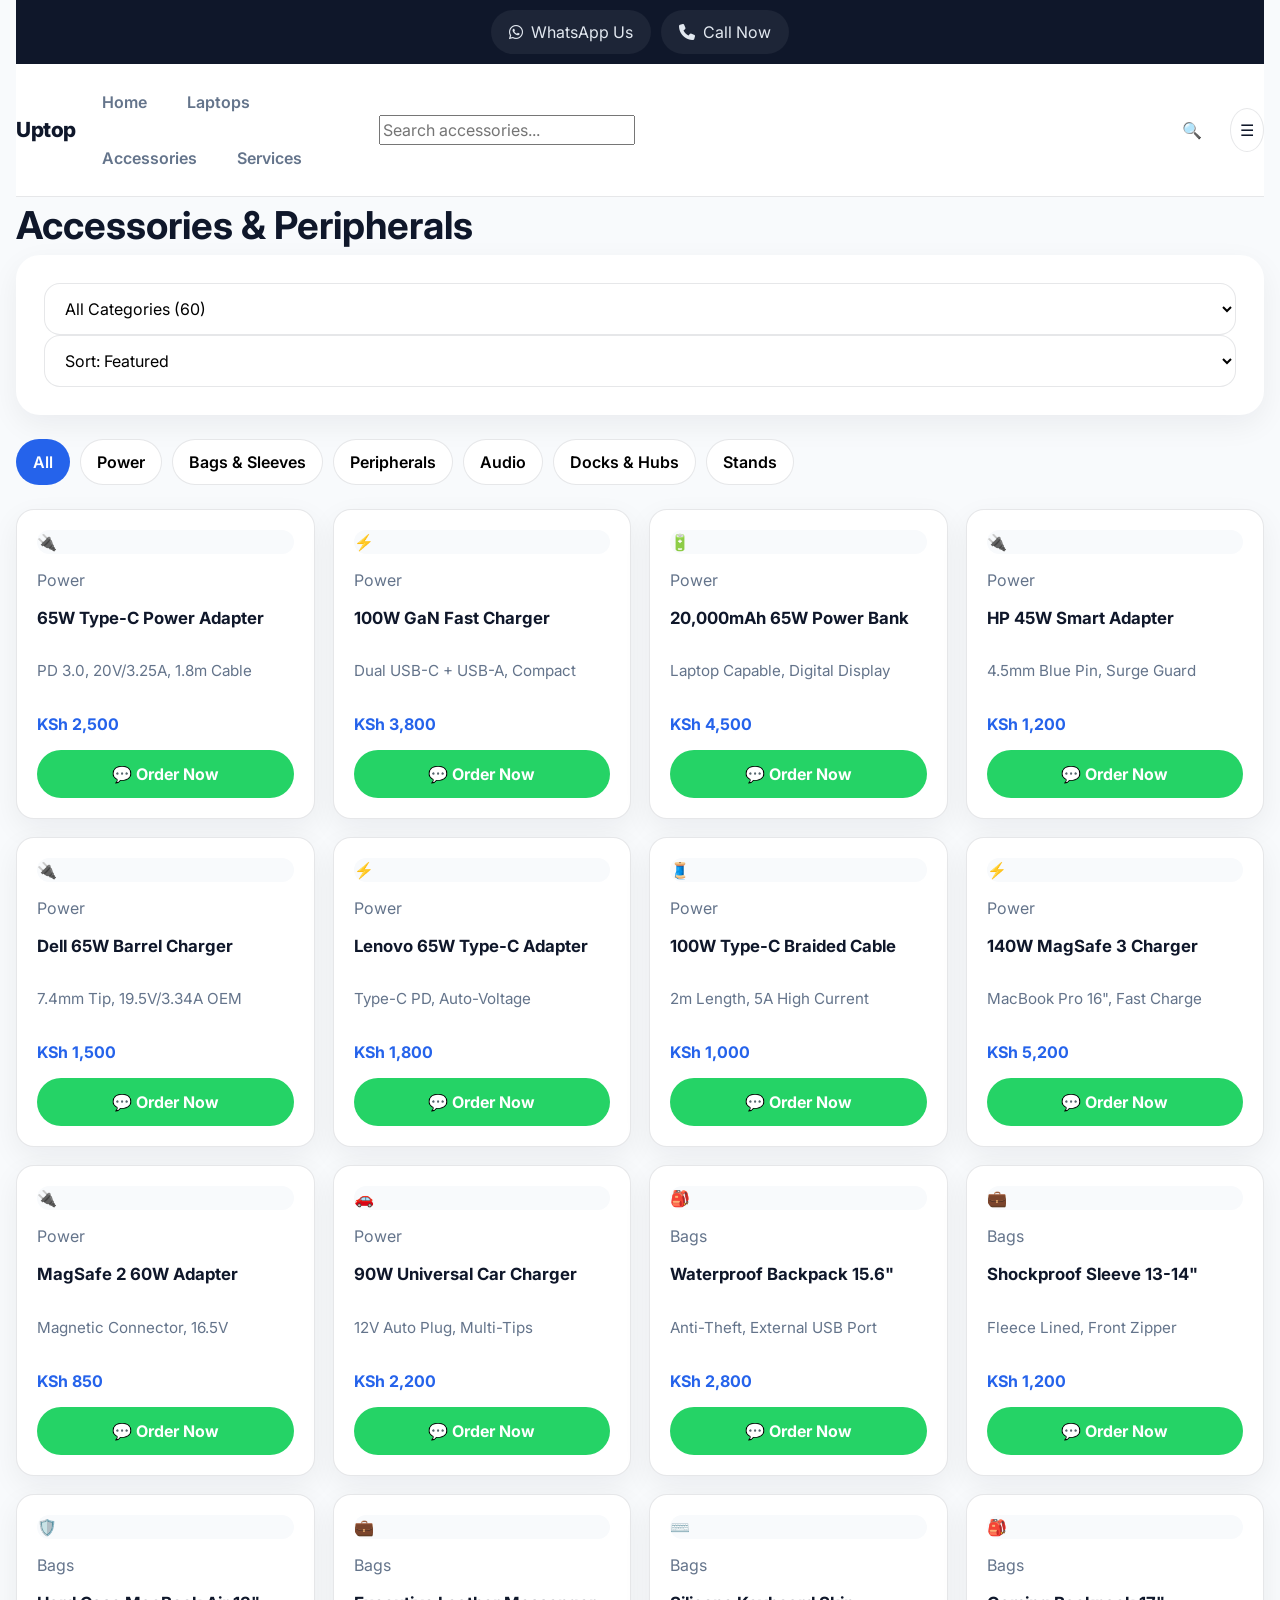
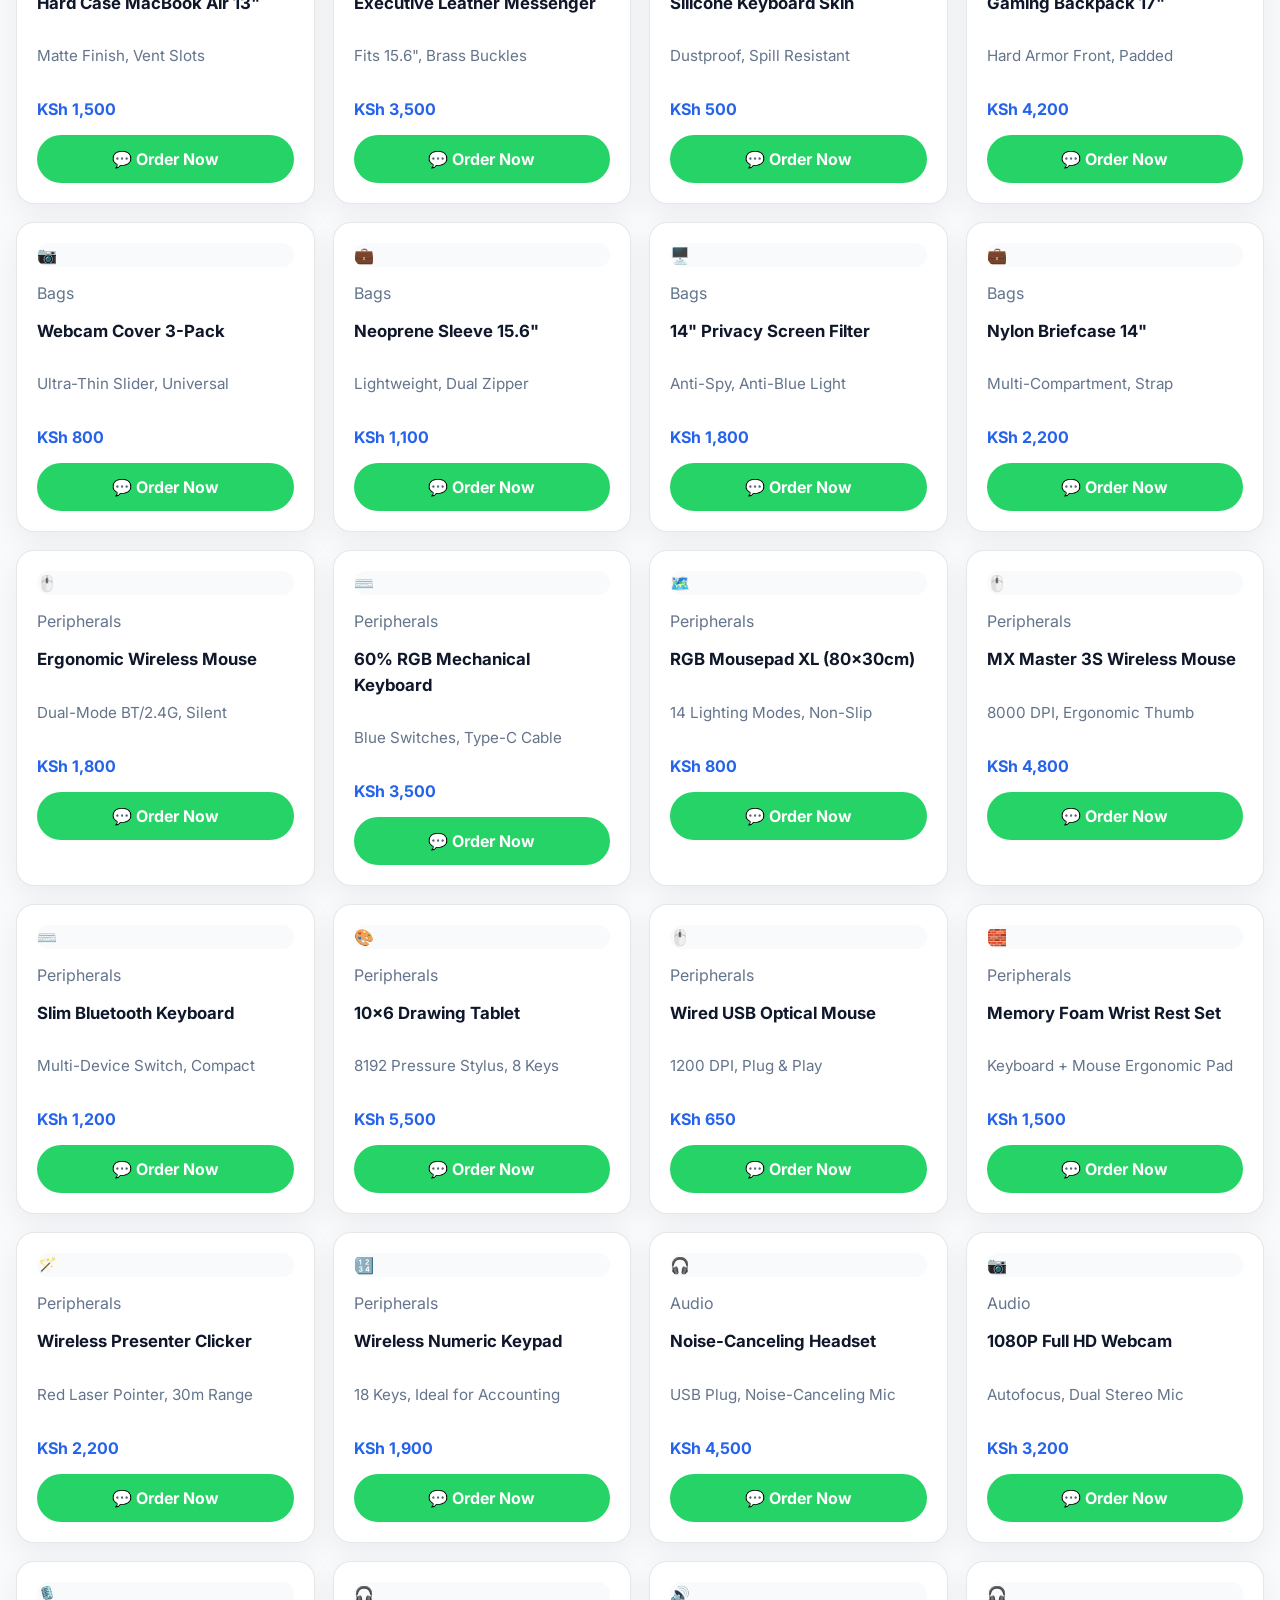
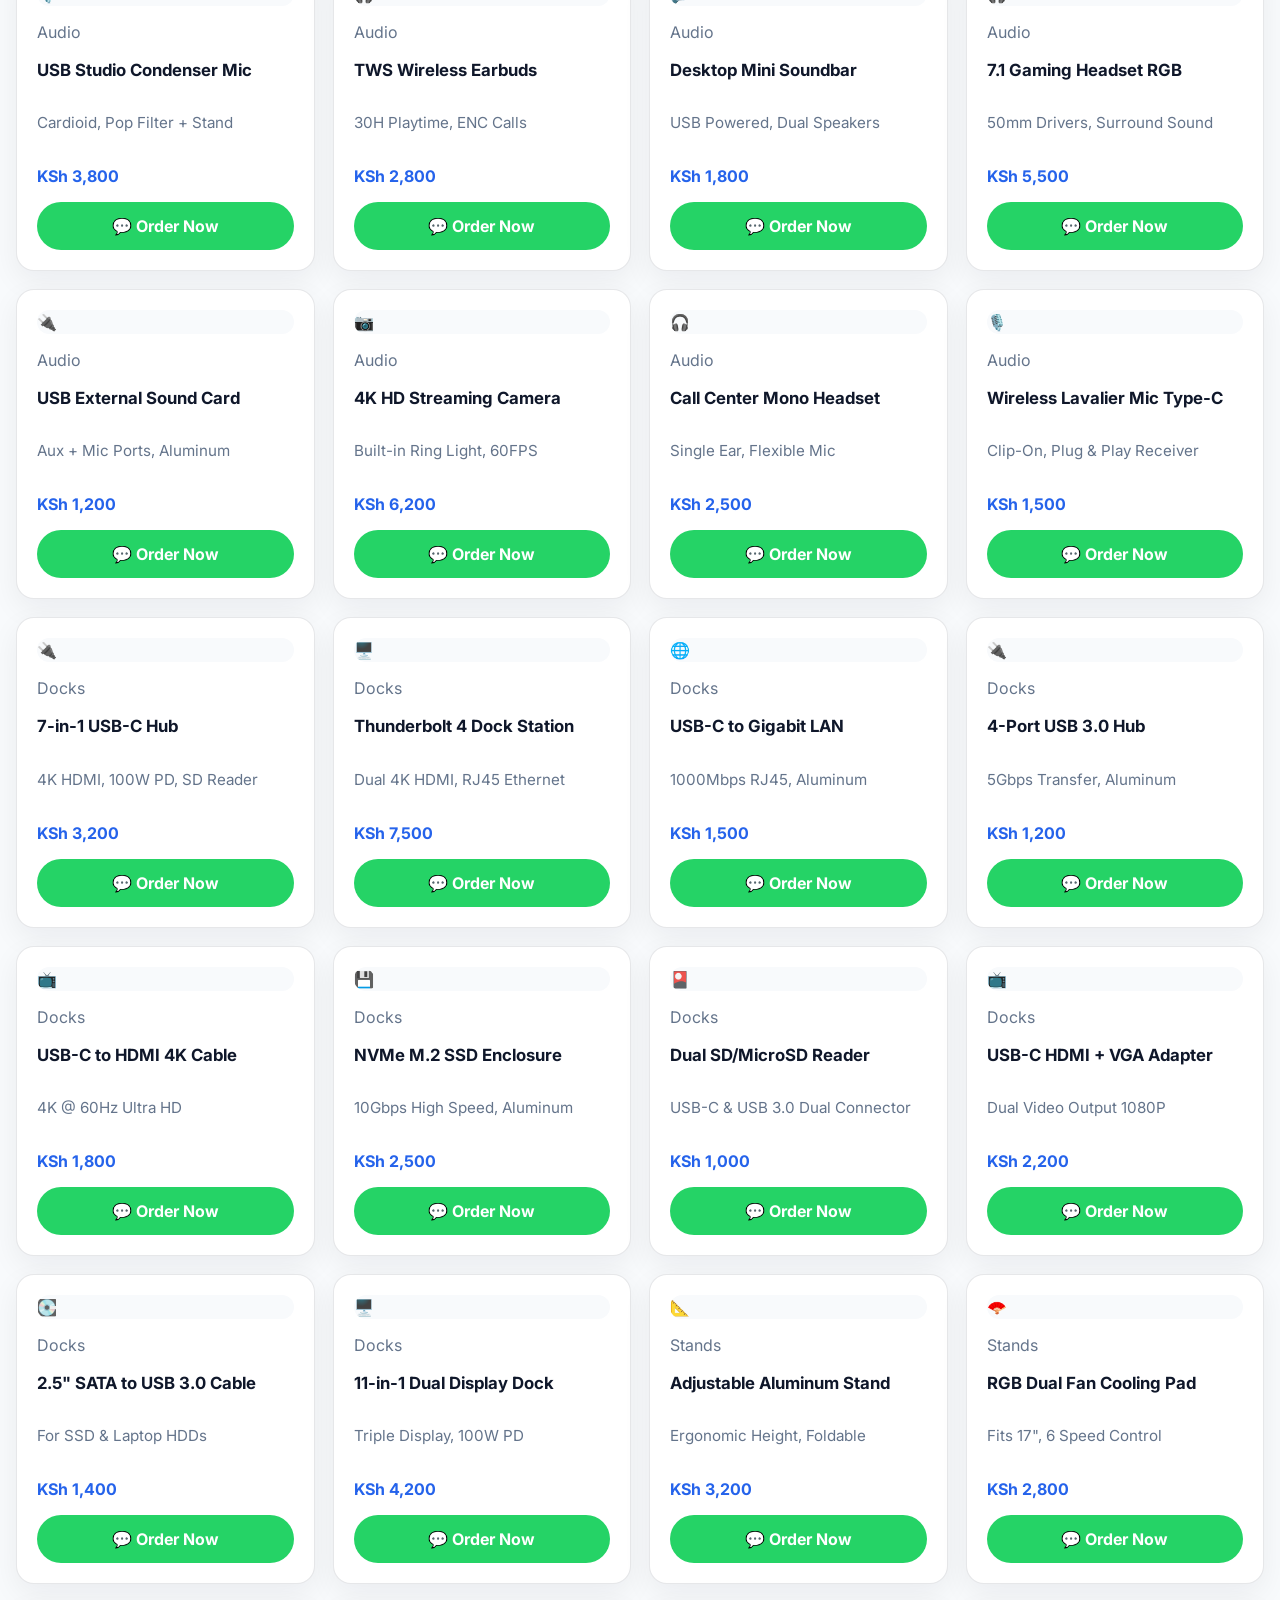
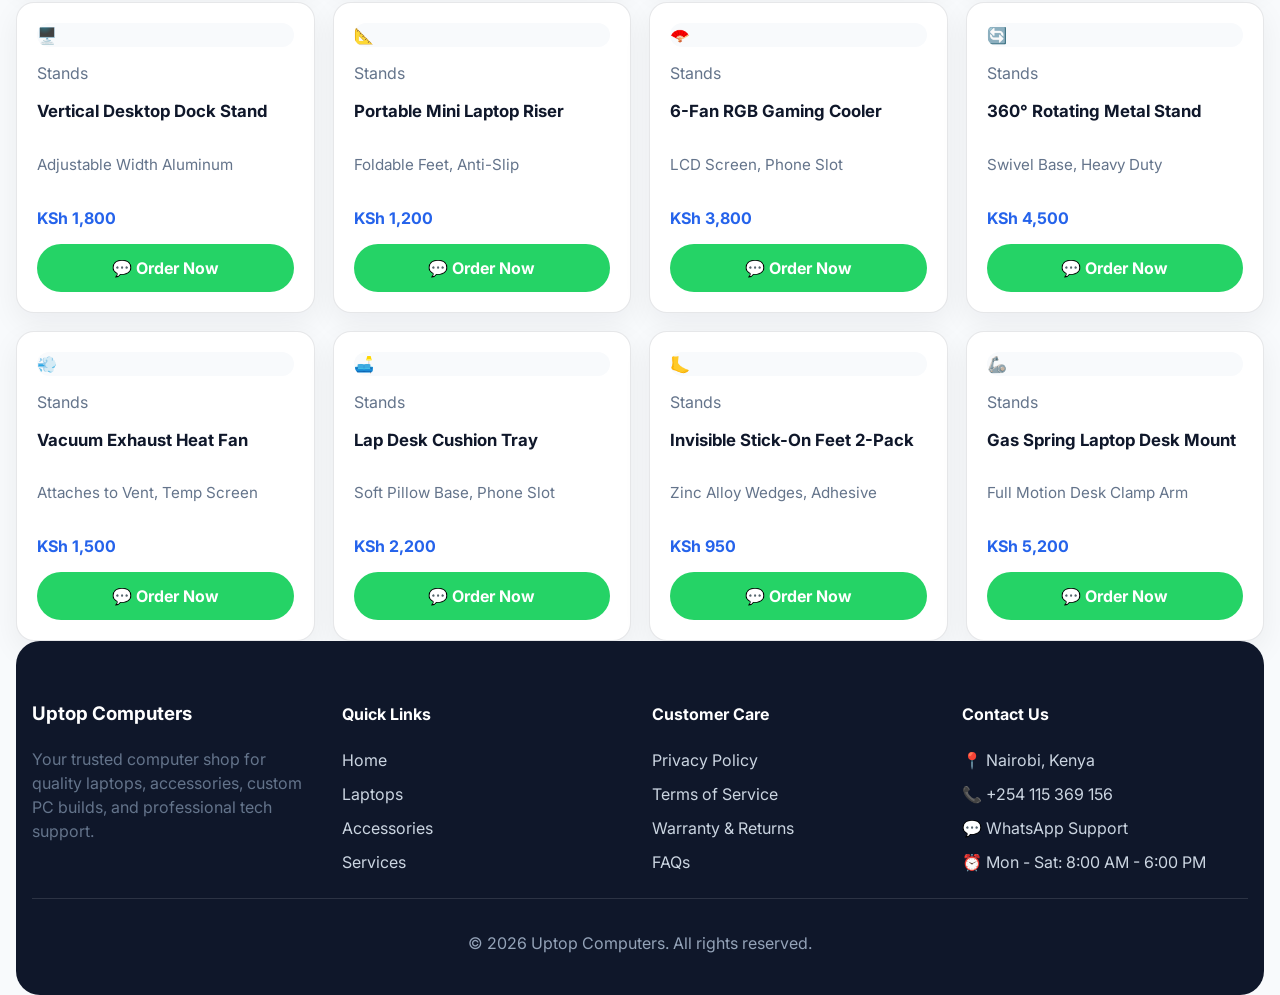
==== commit 1f825e9f: "ff" ====
--- a/Accessories.html
+++ b/Accessories.html
@@ -4,15 +4,28 @@
     <meta charset="UTF-8" />
     <meta name="viewport" content="width=device-width, initial-scale=1.0" />
     <title>Uptop - Laptop Accessories</title>
+    <link href="https://fonts.googleapis.com/css2?family=Inter:wght@400;500;600;700&display=swap" rel="stylesheet" />
+    <link rel="stylesheet" href="https://cdnjs.cloudflare.com/ajax/libs/font-awesome/6.4.0/css/all.min.css" />
     <link rel="stylesheet" href="css/styles.css" />
   </head>
   <body class="accessories-page">
     <div class="site-wrapper">
+      <div class="top-contact-bar">
+        <a class="contact-item contact-whatsapp" href="https://wa.me/+254115369156">
+          <i class="fa-brands fa-whatsapp"></i>
+          <span>WhatsApp Us</span>
+        </a>
+        <a class="contact-item contact-call" href="tel:+254115369156">
+          <i class="fa-solid fa-phone"></i>
+          <span>Call Now</span>
+        </a>
+      </div>
       <header class="navbar">
         <a href="index.html" class="logo">Uptop</a>
-        <nav class="accessory-nav-links" aria-label="Section links">
+        <nav id="accessory-nav-links" class="accessory-nav-links" aria-label="Section links">
           <a href="index.html">Home</a>
           <a href="laptops.html">Laptops</a>
+          <a href="Accessories.html">Accessories</a>
           <a href="services.html">Services</a>
         </nav>
         <div class="search-box">
@@ -23,8 +36,9 @@
             aria-label="Search accessories"
           />
           <span class="search-icon">🔍</span>
+          <div class="search-suggestions" id="searchSuggestions" role="listbox"></div>
         </div>
-        <button class="menu-toggle" aria-label="Toggle Navigation">☰</button>
+        <button class="menu-toggle" id="mobileMenuBtn" aria-controls="accessory-nav-links" aria-label="Toggle Navigation">☰</button>
       </header>
 
       <main class="container">
@@ -1167,8 +1181,47 @@
         ↑
       </button>
 
-      <footer>
-        <p>© 2026 Uptop Computers. All rights reserved.</p>
+      <footer class="site-footer">
+        <div class="footer-container">
+          <div class="footer-col brand-col">
+            <h3 class="footer-logo">Uptop Computers</h3>
+            <p class="footer-desc">Your trusted computer shop for quality laptops, accessories, custom PC builds, and professional tech support.</p>
+          </div>
+
+          <div class="footer-col">
+            <h4>Quick Links</h4>
+            <ul>
+              <li><a href="index.html">Home</a></li>
+              <li><a href="laptops.html">Laptops</a></li>
+              <li><a href="Accessories.html">Accessories</a></li>
+              <li><a href="services.html">Services</a></li>
+            </ul>
+          </div>
+
+          <div class="footer-col">
+            <h4>Customer Care</h4>
+            <ul>
+              <li><a href="#privacy">Privacy Policy</a></li>
+              <li><a href="#terms">Terms of Service</a></li>
+              <li><a href="#warranty">Warranty & Returns</a></li>
+              <li><a href="#faq">FAQs</a></li>
+            </ul>
+          </div>
+
+          <div class="footer-col">
+            <h4>Contact Us</h4>
+            <ul class="contact-info">
+              <li>📍 Nairobi, Kenya</li>
+              <li>📞 +254 115 369 156</li>
+              <li>💬 <a href="https://wa.me/254115369156" target="_blank" rel="noopener">WhatsApp Support</a></li>
+              <li>⏰ Mon - Sat: 8:00 AM - 6:00 PM</li>
+            </ul>
+          </div>
+        </div>
+
+        <div class="footer-bottom">
+          <p>&copy; 2026 Uptop Computers. All rights reserved.</p>
+        </div>
       </footer>
     </div>
 
--- a/css/styles.css
+++ b/css/styles.css
@@ -1,3251 +1,946 @@
-/* ==========================================================================
-   1. Global Resets & Base Styles
-   ========================================================================== */
-* {
-    box-sizing: border-box;
-    margin: 0;
-    padding: 0;
-    font-family: 'Inter', -apple-system, BlinkMacSystemFont, sans-serif;
-}
-
-html {
-    overflow-x: hidden;
-}
-
-body {
-    background-color: #f4f6f8;
-    color: #1a202c;
-    display: flex;
-    justify-content: center;
-    align-items: flex-start;
-    min-height: 100vh;
-    padding: 20px 10px;
-    overflow-x: hidden;
-}
-
-/* Container to constrain mobile mockup while allowing responsive expansion */
-.app-container {
-    width: min(100%, 480px);
-    max-width: 480px;
-    margin: 0 auto;
-    background-color: #ffffff;
-    border-radius: 20px;
-    box-shadow: 0 10px 30px rgba(0, 0, 0, 0.08);
-    overflow: hidden;
-    padding: 16px;
-    transition: max-width 0.3s ease;
-}
-
-/* Featured product cards grid */
-.featured-grid {
-    display: grid;
-    grid-template-columns: 1fr;
-    gap: 18px;
-    padding: 8px 12px 20px;
-}
-
-.product-card {
-    display: flex;
-    flex-direction: column;
-    background: #ffffff;
-    border-radius: 12px;
-    overflow: hidden;
-    box-shadow: 0 10px 30px rgba(2,6,23,0.04);
-    border: 1px solid rgba(2,6,23,0.04);
-}
-
-.card-media img {
-    width: 100%;
-    height: 200px;
-    object-fit: cover;
-    display: block;
-}
-
-.card-body {
-    padding: 12px 14px;
-    display: flex;
-    flex-direction: column;
-    gap: 8px;
-}
-
-.product-name { font-size: 1rem; font-weight: 700; color: #0f172a; }
-.product-price { font-size: 0.95rem; color: #2563eb; font-weight: 700; }
-.product-details { font-size: 0.85rem; color: #64748b; }
-.product-meta { display: flex; align-items: center; justify-content: space-between; gap: 12px; margin-top: 6px; }
-.rating { color: #f59e0b; font-weight: 600; }
-.rating-count { color: #64748b; font-size: 0.85rem; margin-left: 6px; }
-.buy-btn { padding: 8px 12px; font-size: 0.85rem; border-radius: 8px; }
-
-/* Desktop: multi-column grid and horizontal card layout */
-@media (min-width: 720px) {
-    .featured-grid { grid-template-columns: repeat(2, 1fr); }
-}
-
-@media (min-width: 1100px) {
-    .featured-grid { grid-template-columns: repeat(3, 1fr); }
-    .card-media img { height: 220px; }
-    /* allow horizontal card layout */
-    .product-card { flex-direction: column; }
-}
-
-/* Expand app-container on larger viewports so grid can breathe */
-@media (min-width: 720px) {
-    .app-container { max-width: 900px; }
-}
-
-@media (min-width: 1200px) {
-    .app-container { max-width: 1200px; }
-}
-
-@media (max-width: 768px) {
-    body {
-        padding: 12px 8px;
-    }
-
-    .app-container {
-        width: 100%;
-        max-width: 100%;
-        border-radius: 16px;
-        padding: 12px;
-    }
-
-    .top-contact-bar {
-        flex-direction: column;
-    }
-
-    .top-contact-bar .contact-item {
-        width: 100%;
-        justify-content: center;
-    }
-
-    .header {
-        flex-wrap: wrap;
-        gap: 10px;
-    }
-
-    .search-container {
-        order: 3;
-        flex-basis: 100%;
-    }
-
-    .categories-grid {
-        gap: 12px;
-    }
-
-    .category-card {
-        width: 72px;
-    }
-
-    .featured-grid {
-        padding: 8px 0 20px;
-    }
-}
-
-@media (max-width: 560px) {
-    body {
-        padding: 8px;
-    }
-
-    .app-container {
-        padding: 10px;
-        border-radius: 14px;
-    }
-
-    .header {
-        margin-bottom: 12px;
-    }
-
-    .brand-logo {
-        font-size: 1.1rem;
-    }
-
-    .search-input {
-        height: 38px;
-        font-size: 0.9rem;
-    }
-
-    .categories-grid {
-        gap: 10px;
-    }
-
-    .category-card {
-        width: 62px;
-        font-size: 0.8rem;
-    }
-
-    .icon-wrapper {
-        width: 54px;
-        height: 54px;
-    }
-
-    .product-card {
-        border-radius: 10px;
-    }
-
-    .buy-btn {
-        width: 100%;
-        justify-content: center;
-    }
-}
-
-@media (max-width: 420px) {
-    .top-contact-bar .contact-item {
-        font-size: 0.85rem;
-        padding: 8px;
-    }
-
-    .product-name {
-        font-size: 0.95rem;
-    }
-
-    .product-price {
-        font-size: 0.9rem;
-    }
-}
-
-.top-contact-bar {
-    display: flex;
-    align-items: center;
-    justify-content: center;
-    width: 100%;
-    margin-bottom: 14px;
-    background-color: #121212;
-    border: 1px solid #232323;
-    border-radius: 16px;
-    overflow: hidden;
-}
-
-.top-contact-bar .contact-item {
-    flex: 1 1 50%;
-    display: flex;
-    align-items: center;
-    justify-content: center;
-    gap: 8px;
-    padding: 8px 10px;
-    color: #e5e7eb;
-    text-decoration: none;
-    font-size: 0.95rem;
-    transition: background-color 0.2s ease, color 0.2s ease;
-}
-
-.top-contact-bar .contact-item:hover,
-.top-contact-bar .contact-item:focus-visible {
-    background-color: rgba(255, 255, 255, 0.05);
-    color: #ffffff;
-}
-
-.top-contact-bar .contact-whatsapp {
-    border-right: 1px solid #333333;
-}
-
-.top-contact-bar .contact-item i {
-    font-size: 1rem;
-}
-
-.cart-btn {
-    display: inline-flex;
-    align-items: center;
-    justify-content: center;
-    gap: 6px;
-    padding: 8px 10px;
-    background-color: #2563eb;
-    color: #ffffff;
-    border-radius: 12px;
-    text-decoration: none;
-    font-size: 0.9rem;
-}
-
-.cart-count {
-    display: inline-flex;
-    align-items: center;
-    justify-content: center;
-    width: 22px;
-    height: 22px;
-    border-radius: 9999px;
-    background: #ffffff;
-    color: #2563eb;
-    font-size: 0.75rem;
-    font-weight: 700;
-}
-
-.header {
-    display: flex;
-    align-items: center;
-    justify-content: space-between;
-    gap: 12px;
-    margin-bottom: 16px;
-}
-
-.brand-logo {
-    font-size: 1.25rem;
-    font-weight: 700;
-    color: #0f172a;
-}
-
-.search-container {
-    position: relative;
-    /* make search box match image: fixed-ish width, pill shape centered */
-    flex: 1 1 100%;
-    max-width: 100%;
-    min-width: 0;
-}
-
-.search-input {
-    width: 100%;
-    height: 40px;
-    padding: 8px 44px 8px 16px;
-    background-color: #ffffff;
-    border: 1px solid rgba(15,23,42,0.06);
-    border-radius: 9999px;
-    font-size: 0.95rem;
-    outline: none;
-    transition: all 0.18s ease;
-    box-shadow: 0 6px 20px rgba(2,6,23,0.06);
-}
-
-.search-input:focus {
-    border-color: #2563eb;
-    background-color: #ffffff;
-}
-
-.search-icon {
-    position: absolute;
-    right: 12px;
-    top: 50%;
-    transform: translateY(-50%);
-    color: #64748b;
-    font-size: 0.875rem;
-    pointer-events: none;
-}
-
-.menu-btn {
-    background: none;
-    border: none;
-    font-size: 1.25rem;
-    color: #0f172a;
-    cursor: pointer;
-}
-
-/* ==========================================================================
-   Shop by Category - icon grid like reference image
-   ========================================================================== */
-.categories-section {
-    padding: 8px 14px 20px;
-}
-
-.categories-grid {
-    display: flex;
-    gap: 22px;
-    justify-content: center;
-    align-items: center;
-    padding: 8px 4px;
-    flex-wrap: wrap;
-}
-
-.category-card {
-    display: flex;
-    flex-direction: column;
-    align-items: center;
-    gap: 8px;
-    text-decoration: none;
-    color: #0f172a;
-    width: 84px;
-}
-
-.icon-wrapper {
-    width: 64px;
-    height: 64px;
-    border-radius: 50%;
-    background: #ffffff;
-    display: flex;
-    align-items: center;
-    justify-content: center;
-    box-shadow: 0 8px 22px rgba(2,6,23,0.06);
-    border: 1px solid rgba(2,6,23,0.05);
-    font-size: 1.25rem;
-    color: #2563eb;
-}
-
-.category-label {
-    font-size: 0.75rem;
-    color: #475569;
-    text-align: center;
-}
-
-@media (max-width: 420px) {
-    .categories-grid {
-        gap: 14px;
-        padding: 8px 0;
-    }
-
-    .category-card {
-        width: 70px;
-        gap: 6px;
-    }
-
-    .icon-wrapper {
-        width: 52px;
-        height: 52px;
-        font-size: 1.05rem;
-    }
-
-    .category-label {
-        font-size: 0.68rem;
-    }
-}
-
-@media (max-width: 360px) {
-    .categories-grid {
-        gap: 10px;
-    }
-
-    .category-card {
-        width: 64px;
-        gap: 5px;
-    }
-
-    .icon-wrapper {
-        width: 48px;
-        height: 48px;
-        font-size: 1rem;
-    }
-
-    .category-label {
-        font-size: 0.65rem;
-    }
-}
-
-/* ==========================================================================
-   3. Accessories Page Styles
+﻿/* ==========================================================================
+   Global Variables & Base Styles
    ========================================================================== */
 :root {
-  --bg-color: #f8fafc;
-  --card-bg: #ffffff;
-  --primary: #2563eb;
-  --primary-hover: #1d4ed8;
-  --whatsapp-green: #25d366;
-  --whatsapp-hover: #1da851;
-  --text-dark: #0f172a;
-  --text-muted: #64748b;
-  --border-color: #e2e8f0;
-  --shadow-sm: 0 1px 3px rgba(0,0,0,0.1);
-  --shadow-md: 0 4px 12px rgba(0,0,0,0.06);
-  --radius-lg: 16px;
-  --radius-md: 10px;
-  --radius-sm: 6px;
-  --transition: all 0.2s cubic-bezier(0.4, 0, 0.2, 1);
-}
-
-body.accessories-page {
-  background-color: var(--bg-color);
-  color: var(--text-dark);
-  font-family: system-ui, -apple-system, BlinkMacSystemFont, 'Segoe UI', Roboto, Oxygen, Ubuntu, Cantarell, sans-serif;
+  --color-primary: #2563eb;
+  --color-primary-strong: #1d4ed8;
+  --color-background: #f8fafc;
+  --color-surface: #ffffff;
+  --color-surface-muted: #f3f7fb;
+  --color-text: #0f172a;
+  --color-text-muted: #64748b;
+  --color-border: rgba(15, 23, 42, 0.1);
+  --color-whatsapp: #25d366;
+  --radius-xl: 24px;
+  --radius-lg: 18px;
+  --radius-md: 14px;
+  --radius-sm: 12px;
+  --shadow-soft: 0 16px 40px rgba(15, 23, 42, 0.08);
+  --shadow-subtle: 0 10px 30px rgba(15, 23, 42, 0.06);
+  --transition: 0.22s ease;
+}
+
+* {
+  box-sizing: border-box;
+}
+
+html {
+  scroll-behavior: smooth;
+}
+
+body {
+  margin: 0;
+  min-height: 100vh;
+  font-family: 'Inter', -apple-system, BlinkMacSystemFont, 'Segoe UI', sans-serif;
+  color: var(--color-text);
+  background: var(--color-background);
   line-height: 1.5;
-  -webkit-font-smoothing: antialiased;
-}
-
-body.accessories-page .site-wrapper {
+}
+
+img,
+svg {
+  max-width: 100%;
+  display: block;
+}
+
+button,
+input,
+select {
+  font: inherit;
+}
+
+a {
+  color: inherit;
+  text-decoration: none;
+}
+
+button {
+  border: none;
+  background: none;
+}
+
+body > .site-wrapper,
+body > .app-container {
+  width: min(100%, 1400px);
   max-width: 1400px;
   margin: 0 auto;
   min-height: 100vh;
   display: flex;
   flex-direction: column;
-  background: var(--card-bg);
-  box-shadow: 0 0 30px rgba(0, 0, 0, 0.04);
-}
-
-body.accessories-page .container {
-  padding: 16px;
-  flex: 1;
-}
-
-body.accessories-page .navbar {
+  padding: 0 16px;
+}
+
+header,
+.navbar,
+.header {
+  position: sticky;
+  top: 0;
+  z-index: 1000;
+  width: 100%;
+  background: rgba(255, 255, 255, 0.96);
+  backdrop-filter: blur(12px);
+  border-bottom: 1px solid var(--color-border);
+}
+
+.top-contact-bar {
+  display: flex;
+  justify-content: center;
+  gap: 10px;
+  flex-wrap: wrap;
+  background: #0f172a;
+  color: #e2e8f0;
+  padding: 10px 0;
+}
+
+.top-contact-bar a {
+  color: inherit;
+  display: inline-flex;
+  align-items: center;
+  gap: 8px;
+  padding: 10px 18px;
+  border-radius: 999px;
+  background: rgba(255, 255, 255, 0.06);
+  transition: background var(--transition);
+}
+
+.top-contact-bar a:hover {
+  background: rgba(255, 255, 255, 0.14);
+}
+
+.header,
+.navbar {
   display: flex;
   align-items: center;
   justify-content: space-between;
   gap: 12px;
+  padding: 16px 0;
+}
+
+.brand-logo,
+.logo {
+  font-size: 1.3rem;
+  font-weight: 800;
+  letter-spacing: -0.5px;
+}
+
+.search-container,
+.search-box {
+  position: relative;
+  flex: 1 1 100%;
+  min-width: 0;
+}
+
+.search-input {
+  width: 100%;
+  padding: 12px 44px 12px 16px;
+  border-radius: 999px;
+  border: 1px solid var(--color-border);
+  background: var(--color-surface);
+  color: var(--color-text);
+  transition: border-color var(--transition), box-shadow var(--transition);
+}
+
+.search-input:focus {
+  outline: none;
+  border-color: var(--color-primary);
+  box-shadow: 0 0 0 4px rgba(37, 99, 235, 0.1);
+}
+
+.search-icon {
+  position: absolute;
+  right: 16px;
+  top: 50%;
+  transform: translateY(-50%);
+  color: var(--color-text-muted);
+  pointer-events: none;
+}
+
+.search-suggestions {
+  position: absolute;
+  inset: auto 0 0;
+  margin-top: 8px;
+  background: var(--color-surface);
+  border: 1px solid var(--color-border);
+  border-radius: 18px;
+  box-shadow: var(--shadow-soft);
+  overflow: hidden;
+  display: none;
+  z-index: 1100;
+}
+
+.search-suggestions.show {
+  display: block;
+}
+
+.search-suggestions button,
+.search-suggestions a {
+  width: 100%;
+  text-align: left;
   padding: 12px 16px;
-  background-color: var(--card-bg);
-  border-bottom: 1px solid var(--border-color);
-  position: sticky;
-  top: 0;
-  z-index: 100;
-}
-
-body.accessories-page .logo {
-  font-weight: 800;
-  font-size: clamp(1.2rem, 3vw, 1.5rem);
-  color: var(--primary);
-  text-decoration: none;
-  letter-spacing: -0.5px;
-}
-
-body.accessories-page .search-box {
+  background: transparent;
+  border: none;
+  color: var(--color-text);
+  cursor: pointer;
+}
+
+.search-suggestions button:hover,
+.search-suggestions a:hover,
+.search-suggestions button:focus,
+.search-suggestions a:focus {
+  background: var(--color-background);
+}
+
+.view-all {
+  border: 1px solid var(--color-border);
+  background: var(--color-surface);
+  color: var(--color-text);
+  padding: 10px 18px;
+  border-radius: 999px;
+  cursor: pointer;
+  transition: background var(--transition), transform var(--transition);
+}
+
+.view-all:hover {
+  background: rgba(37, 99, 235, 0.08);
+}
+
+.view-all-overlay {
+  position: absolute;
+  right: 0;
+  top: calc(100% + 12px);
+  width: 240px;
+  border-radius: 18px;
+  background: var(--color-surface);
+  border: 1px solid var(--color-border);
+  box-shadow: var(--shadow-soft);
+  padding: 12px;
+  display: none;
+  z-index: 1150;
+}
+
+.view-all-overlay.open {
+  display: grid;
+  gap: 8px;
+}
+
+.view-all-overlay a {
+  color: var(--color-text);
+  padding: 10px 12px;
+  border-radius: 14px;
+  transition: background var(--transition);
+}
+
+.view-all-overlay a:hover {
+  background: var(--color-surface-muted);
+}
+
+.main-nav,
+.accessory-nav-links,
+.nav-links {
   display: flex;
   align-items: center;
-  background-color: #f1f5f9;
-  padding: 8px 14px;
-  border-radius: 20px;
-  flex: 1;
-  max-width: 480px;
-  border: 1px solid transparent;
-  transition: var(--transition);
-}
-
-body.accessories-page .search-box:focus-within {
-  border-color: var(--primary);
-  background-color: #fff;
-  box-shadow: 0 0 0 3px rgba(37, 99, 235, 0.15);
-}
-
-body.accessories-page .search-box input {
-  border: none;
-  background: transparent;
-  outline: none;
-  width: 100%;
-  font-size: 0.875rem;
-  color: var(--text-dark);
-}
-
-body.accessories-page .search-icon {
-  font-size: 0.9rem;
-  opacity: 0.6;
-}
-
-body.accessories-page .menu-toggle {
-  background: none;
-  border: none;
-  font-size: 1.4rem;
-  cursor: pointer;
-  padding: 4px;
-  color: var(--text-dark);
-}
-
-body.accessories-page .page-title {
-  font-size: clamp(1.25rem, 4vw, 1.75rem);
-  font-weight: 700;
-  margin: 12px 0;
-  color: var(--text-dark);
-}
-
-body.accessories-page .filter-section {
-  margin-bottom: 16px;
-}
-
-body.accessories-page .filter-controls {
-  display: flex;
-  gap: 10px;
+  gap: 12px;
   flex-wrap: wrap;
 }
 
-body.accessories-page .dropdown-select {
-  flex: 1;
-  min-width: 140px;
-  padding: 8px 12px;
-  font-size: 0.85rem;
-  border-radius: var(--radius-md);
-  border: 1px solid var(--border-color);
-  background: var(--card-bg);
-  color: var(--text-dark);
-  cursor: pointer;
-  outline: none;
-  transition: var(--transition);
-}
-
-body.accessories-page .dropdown-select:focus {
-  border-color: var(--primary);
-}
-
-body.accessories-page .category-chips {
-  display: flex;
-  gap: 8px;
-  padding-bottom: 12px;
-  margin-bottom: 16px;
-  overflow-x: auto;
-  scrollbar-width: none;
-  -webkit-overflow-scrolling: touch;
-}
-
-body.accessories-page .category-chips::-webkit-scrollbar {
-  display: none;
-}
-
-body.accessories-page .chip {
-  background: #f1f5f9;
-  border: 1px solid var(--border-color);
-  padding: 6px 14px;
-  border-radius: 20px;
-  font-size: 0.8rem;
-  white-space: nowrap;
-  cursor: pointer;
-  font-weight: 500;
-  color: var(--text-muted);
-  transition: var(--transition);
-}
-
-body.accessories-page .chip:hover {
-  background: #e2e8f0;
-}
-
-body.accessories-page .chip.active {
-  background: var(--primary);
-  color: #ffffff;
-  border-color: var(--primary);
-}
-
-body.accessories-page .product-grid {
-  display: grid;
-  grid-template-columns: repeat(auto-fill, minmax(155px, 1fr));
-  gap: 12px;
-  margin-bottom: 30px;
-}
-
-body.accessories-page .product-card {
-  background: var(--card-bg);
-  border: 1px solid var(--border-color);
-  border-radius: var(--radius-lg);
-  padding: 12px;
-  display: flex;
-  flex-direction: column;
-  justify-content: space-between;
-  gap: 6px;
-  box-shadow: var(--shadow-sm);
-  transition: var(--transition);
-}
-
-body.accessories-page .product-card:hover {
-  transform: translateY(-2px);
-  box-shadow: var(--shadow-md);
-  border-color: #cbd5e1;
-}
-
-body.accessories-page .product-img {
-  width: 100%;
-  aspect-ratio: 4/3;
-  background-color: #f8fafc;
-  border-radius: var(--radius-md);
-  display: flex;
+.main-nav a,
+.accessory-nav-links a,
+.nav-links a {
+  padding: 10px 14px;
+  border-radius: 999px;
+  color: var(--color-text-muted);
+  font-weight: 600;
+  transition: background var(--transition), color var(--transition);
+}
+
+.main-nav a:hover,
+.accessory-nav-links a:hover,
+.nav-links a:hover,
+.main-nav a.active,
+.accessory-nav-links a.active,
+.nav-links a.active {
+  background: rgba(37, 99, 235, 0.12);
+  color: var(--color-primary);
+}
+
+.menu-toggle,
+.icon-btn,
+.btn-filter,
+.btn-primary,
+.whatsapp-btn,
+.service-btn,
+.filter-close-btn {
+  display: inline-flex;
   align-items: center;
   justify-content: center;
-  font-size: 2.2rem;
-  user-select: none;
-}
-
-body.accessories-page .product-category {
-  font-size: 0.65rem;
-  color: var(--primary);
-  text-transform: uppercase;
-  font-weight: 700;
-  letter-spacing: 0.5px;
-}
-
-body.accessories-page .product-title {
-  font-size: 0.85rem;
-  font-weight: 600;
-  line-height: 1.25;
-  color: var(--text-dark);
-  display: -webkit-box;
-  -webkit-line-clamp: 2;
-  -webkit-box-orient: vertical;
-  overflow: hidden;
-}
-
-body.accessories-page .product-specs {
-  font-size: 0.72rem;
-  color: var(--text-muted);
-  line-height: 1.35;
-  display: -webkit-box;
-  -webkit-line-clamp: 2;
-  -webkit-box-orient: vertical;
-  overflow: hidden;
-  margin-bottom: 2px;
-}
-
-body.accessories-page .product-price {
-  font-size: 0.95rem;
-  font-weight: 700;
-  color: var(--text-dark);
-}
-
-body.accessories-page .whatsapp-btn {
-  display: flex;
-  align-items: center;
-  justify-content: center;
-  gap: 6px;
-  background-color: var(--whatsapp-green);
-  color: #ffffff;
-  text-decoration: none;
-  padding: 9px 10px;
-  border-radius: var(--radius-md);
-  font-size: 0.78rem;
-  font-weight: 600;
-  transition: var(--transition);
-  margin-top: 4px;
-}
-
-body.accessories-page .whatsapp-btn:hover {
-  background-color: var(--whatsapp-hover);
-  box-shadow: 0 4px 10px rgba(37, 211, 102, 0.25);
-}
-
-body.accessories-page .scroll-up-btn {
-  position: fixed;
-  bottom: 24px;
-  right: 24px;
+  gap: 8px;
+  cursor: pointer;
+}
+
+.menu-toggle,
+.icon-btn,
+.filter-close-btn {
   width: 44px;
   height: 44px;
   border-radius: 50%;
-  background: var(--primary);
+  border: 1px solid var(--color-border);
+  background: var(--color-surface);
+  color: var(--color-text);
+}
+
+.btn-filter,
+.btn-primary,
+.whatsapp-btn,
+.service-btn {
+  padding: 12px 20px;
+  border-radius: 999px;
+  font-weight: 700;
+  transition: background var(--transition), transform var(--transition);
+}
+
+.btn-filter,
+.btn-primary {
+  background: var(--color-primary);
+  color: var(--color-surface);
+}
+
+.btn-filter:hover,
+.btn-primary:hover,
+.whatsapp-btn:hover,
+.service-btn:hover {
+  transform: translateY(-1px);
+}
+
+.whatsapp-btn,
+.service-btn {
+  background: var(--color-whatsapp);
+  color: var(--color-surface);
+}
+
+.btn-filter {
+  background: var(--color-surface);
+  color: var(--color-text);
+  border: 1px solid var(--color-border);
+}
+
+.btn-filter:hover {
+  background: var(--color-background);
+}
+
+.section-header {
+  position: relative;
+  display: flex;
+  align-items: center;
+  justify-content: space-between;
+  gap: 16px;
+  flex-wrap: wrap;
+  margin-bottom: 20px;
+}
+
+.page-title,
+.section-title,
+.hero-title,
+.review-section-title,
+.card-title {
+  margin: 0;
+  color: var(--color-text);
+}
+
+.page-title {
+  font-size: clamp(2rem, 3vw, 2.6rem);
+}
+
+.section-title,
+.review-section-title {
+  font-size: clamp(1.35rem, 2vw, 1.8rem);
+}
+
+.hero-title {
+  font-size: clamp(2.1rem, 4vw, 3.2rem);
+}
+
+.hero-subtitle,
+.product-details,
+.card-desc,
+.footer-desc,
+.product-specs,
+.section-subtitle,
+.review-quote {
+  color: var(--color-text-muted);
+}
+
+.carousel-container,
+.hero-section,
+.categories-section,
+.featured-section,
+.services-section,
+.process-section,
+.filter-section,
+.review-carousel-section {
+  background: var(--color-surface);
+  border-radius: var(--radius-xl);
+  box-shadow: var(--shadow-subtle);
+  padding: 28px;
+  margin-bottom: 24px;
+}
+
+.hero-section {
+  overflow: hidden;
+}
+
+.hero-badge {
+  display: inline-flex;
+  padding: 10px 16px;
+  border-radius: 999px;
+  background: rgba(37, 99, 235, 0.12);
+  color: var(--color-primary);
+  font-weight: 700;
+  margin-bottom: 20px;
+}
+
+.hero-cta-group {
+  display: flex;
+  flex-wrap: wrap;
+  gap: 12px;
+  margin-top: 24px;
+}
+
+.carousel-container {
+  position: relative;
+  overflow: hidden;
+}
+
+.carousel-track {
+  display: flex;
+  transition: transform 0.4s ease;
+}
+
+.carousel-slide {
+  min-width: 100%;
+  padding: 36px 16px;
+}
+
+.carousel-title {
+  font-size: clamp(2rem, 4vw, 3rem);
+  margin-bottom: 14px;
+}
+
+.carousel-subtitle {
+  max-width: 640px;
+}
+
+.carousel-arrow {
+  position: absolute;
+  top: 50%;
+  transform: translateY(-50%);
+  width: 46px;
+  height: 46px;
+  border-radius: 50%;
+  border: 1px solid var(--color-border);
+  background: var(--color-surface);
+  color: var(--color-text);
+  display: grid;
+  place-items: center;
+  cursor: pointer;
+}
+
+.carousel-arrow.prev {
+  left: 16px;
+}
+
+.carousel-arrow.next {
+  right: 16px;
+}
+
+.carousel-dots {
+  display: flex;
+  gap: 10px;
+  justify-content: center;
+  margin-top: 22px;
+}
+
+.dot {
+  width: 11px;
+  height: 11px;
+  border-radius: 999px;
+  background: rgba(71, 85, 105, 0.3);
+}
+
+.dot.active {
+  background: var(--color-primary);
+}
+
+.categories-grid,
+.featured-grid,
+.products-grid,
+.product-grid,
+.grid,
+.footer-container {
+  display: grid;
+  gap: 18px;
+}
+
+.categories-grid {
+  grid-template-columns: repeat(4, minmax(0, 1fr));
+  justify-items: center;
+}
+
+.category-card,
+.product-card,
+.service-card,
+.step {
+  border-radius: var(--radius-lg);
+  background: var(--color-surface);
+  border: 1px solid var(--color-border);
+  box-shadow: var(--shadow-subtle);
+}
+
+.category-card {
+  width: 100%;
+  max-width: 180px;
+  padding: 24px 18px;
+  text-align: center;
+  color: var(--color-text);
+}
+
+.icon-wrapper {
+  width: 64px;
+  height: 64px;
+  margin: 0 auto;
+  border-radius: 50%;
+  display: grid;
+  place-items: center;
+  background: var(--color-background);
+  color: var(--color-primary);
+  font-size: 1.3rem;
+}
+
+.category-label,
+.product-category,
+.card-features li,
+.step h4,
+.step p {
+  color: var(--color-text-muted);
+}
+
+.featured-grid,
+.products-grid,
+.product-grid {
+  grid-template-columns: repeat(4, minmax(0, 1fr));
+}
+
+.product-card,
+.service-card {
+  display: flex;
+  flex-direction: column;
+  gap: 14px;
+  padding: 20px;
+}
+
+.card-media,
+.card-img-wrapper,
+.product-img {
+  border-radius: 18px;
+  overflow: hidden;
+  background: var(--color-background);
+}
+
+.card-media img,
+.product-img img {
+  width: 100%;
+  height: 100%;
+  object-fit: cover;
+}
+
+.card-body {
+  display: flex;
+  flex-direction: column;
+  gap: 10px;
+}
+
+.product-name,
+.product-title,
+.card-title {
+  font-size: 1.05rem;
+  margin: 0;
+  font-weight: 700;
+}
+
+.product-price {
+  color: var(--color-primary);
+  font-size: 1rem;
+  font-weight: 700;
+}
+
+.product-specs,
+.card-desc,
+.card-features {
+  font-size: 0.95rem;
+}
+
+.product-meta,
+.hero-cta-group,
+.process-steps {
+  display: flex;
+  flex-wrap: wrap;
+  gap: 12px;
+}
+
+.card-features {
+  list-style: none;
+  padding: 0;
+  margin: 0;
+  display: grid;
+  gap: 8px;
+}
+
+.card-features li {
+  position: relative;
+  padding-left: 12px;
+}
+
+.card-features li::before {
+  content: '•';
+  position: absolute;
+  left: 0;
+  color: var(--color-primary);
+}
+
+.services-section .grid {
+  grid-template-columns: repeat(3, minmax(0, 1fr));
+}
+
+.process-steps {
+  grid-template-columns: repeat(3, minmax(0, 1fr));
+}
+
+.step {
+  padding: 24px;
+  text-align: center;
+}
+
+.step-num {
+  width: 44px;
+  height: 44px;
+  border-radius: 50%;
+  background: var(--color-primary);
   color: #ffffff;
-  border: none;
-  font-size: 1.2rem;
-  font-weight: bold;
+  display: grid;
+  place-items: center;
+  font-weight: 800;
+  margin: 0 auto 16px;
+}
+
+.footer-container {
+  grid-template-columns: repeat(4, minmax(0, 1fr));
+  gap: 24px;
+}
+
+.site-footer {
+  background: #0f172a;
+  color: #cbd5e1;
+  padding: 40px 16px 24px;
+  border-radius: var(--radius-xl);
+}
+
+.footer-logo,
+.footer-col h4 {
+  color: #ffffff;
+}
+
+.footer-col ul {
+  list-style: none;
+  padding: 0;
+  margin: 0;
+  display: grid;
+  gap: 10px;
+}
+
+.footer-col a {
+  color: #cbd5e1;
+}
+
+.footer-bottom {
+  margin-top: 24px;
+  border-top: 1px solid rgba(255, 255, 255, 0.12);
+  padding-top: 16px;
+  text-align: center;
+  color: #94a3b8;
+}
+
+.filter-overlay,
+.filter-drawer {
+  position: absolute;
+  top: calc(100% + 12px);
+  left: 0;
+  right: 0;
+  width: 100%;
+  max-width: 420px;
+  margin-top: 12px;
+  background: var(--color-surface);
+  border: 1px solid var(--color-border);
+  border-radius: 22px;
+  box-shadow: var(--shadow-soft);
+  padding: 18px;
+  display: none;
+  z-index: 1100;
+}
+
+.filter-overlay.open,
+.filter-drawer.active {
+  display: block;
+}
+
+.filter-overlay-card {
+  display: grid;
+  gap: 18px;
+}
+
+.filter-overlay-header {
+  display: flex;
+  justify-content: space-between;
+  align-items: center;
+  gap: 12px;
+}
+
+.filter-option {
+  display: grid;
+  gap: 10px;
+}
+
+.filter-option-toggle {
+  display: flex;
+  justify-content: space-between;
+  align-items: center;
+  width: 100%;
+  padding: 14px 16px;
+  border-radius: 16px;
+  background: var(--color-background);
+  color: var(--color-text);
   cursor: pointer;
-  box-shadow: 0 4px 14px rgba(0, 0, 0, 0.2);
-  display: opacity;
+}
+
+.filter-option-panel {
+  display: none;
+  gap: 12px;
+  flex-direction: column;
+}
+
+.filter-option-panel.open {
+  display: flex;
+}
+
+.select-dropdown,
+.dropdown-select {
+  width: 100%;
+  padding: 14px 16px;
+  border-radius: 16px;
+  border: 1px solid var(--color-border);
+  background: var(--color-surface);
+}
+
+.category-chips {
+  display: flex;
+  flex-wrap: wrap;
+  gap: 10px;
+  margin-bottom: 24px;
+}
+
+.chip {
+  padding: 10px 16px;
+  border: 1px solid var(--color-border);
+  border-radius: 999px;
+  background: var(--color-surface);
+  font-weight: 600;
+  cursor: pointer;
+}
+
+.chip.active {
+  background: var(--color-primary);
+  color: var(--color-surface);
+  border-color: transparent;
+}
+
+.review-carousel-shell {
+  position: relative;
+}
+
+.review-carousel-track {
+  display: flex;
+  gap: 18px;
+  transition: transform 0.35s ease;
+}
+
+.review-card {
+  flex: 0 0 100%;
+  min-width: 100%;
+  padding: 24px;
+}
+
+.review-arrow {
+  position: absolute;
+  top: 50%;
+  transform: translateY(-50%);
+  width: 44px;
+  height: 44px;
+  border-radius: 50%;
+  border: 1px solid var(--color-border);
+  background: var(--color-surface);
+  display: grid;
+  place-items: center;
+  cursor: pointer;
+}
+
+.review-prev {
+  left: 10px;
+}
+
+.review-next {
+  right: 10px;
+}
+
+.review-dots {
+  display: flex;
+  justify-content: center;
+  gap: 10px;
+  margin-top: 18px;
+}
+
+.review-dot {
+  width: 10px;
+  height: 10px;
+  border-radius: 999px;
+  background: rgba(71, 85, 105, 0.35);
+  cursor: pointer;
+}
+
+.review-dot.active {
+  background: var(--color-primary);
+}
+
+.scroll-up-btn {
+  position: fixed;
+  right: 22px;
+  bottom: 22px;
+  width: 46px;
+  height: 46px;
+  border-radius: 50%;
+  background: var(--color-primary);
+  color: #ffffff;
+  display: grid;
+  place-items: center;
+  box-shadow: 0 16px 36px rgba(15, 23, 42, 0.18);
   opacity: 0;
   visibility: hidden;
-  transition: var(--transition);
-  z-index: 99;
-}
-
-body.accessories-page .scroll-up-btn.visible {
+  transition: opacity var(--transition), transform var(--transition);
+  z-index: 1200;
+}
+
+.scroll-up-btn.visible {
   opacity: 1;
   visibility: visible;
-}
-
-body.accessories-page .scroll-up-btn:hover {
-  background-color: var(--primary-hover);
-  transform: scale(1.08);
-}
-
-body.services-page {
-  background: linear-gradient(135deg, #f8fbff 0%, #eef4ff 100%);
-  color: var(--text-dark);
-  min-height: 100vh;
-}
-
-body.services-page .site-wrapper {
-  max-width: 1200px;
-  margin: 0 auto;
-  padding: 20px 16px 40px;
-}
-
-body.services-page .navbar {
-  display: flex;
-  align-items: center;
-  justify-content: space-between;
-  gap: 12px;
-  margin-bottom: 20px;
-  padding: 14px 18px;
-  background: rgba(255,255,255,0.9);
-  border: 1px solid rgba(15,23,42,0.08);
-  border-radius: 18px;
-  box-shadow: 0 10px 30px rgba(15, 23, 42, 0.06);
-}
-
-body.services-page .logo {
-  font-size: 1.2rem;
-  font-weight: 800;
-  color: var(--primary);
-  text-decoration: none;
-}
-
-body.services-page .nav-links {
-  display: flex;
-  align-items: center;
-  gap: 12px;
-  flex-wrap: wrap;
-}
-
-body.services-page .nav-links a {
-  text-decoration: none;
-  color: var(--text-muted);
-  font-weight: 600;
-  padding: 6px 10px;
-  border-radius: 999px;
-  transition: var(--transition);
-}
-
-body.services-page .nav-links a:hover,
-body.services-page .nav-links a.active {
-  color: var(--primary);
-  background: rgba(37, 99, 235, 0.1);
-}
-
-body.services-page .menu-toggle {
-  display: none;
-  border: none;
-  background: none;
-  font-size: 1.3rem;
-  cursor: pointer;
-}
-
-body.services-page .container {
-  display: flex;
-  flex-direction: column;
-  gap: 20px;
-}
-
-body.services-page .hero-section,
-body.services-page .services-section,
-body.services-page .process-section {
-  background: #ffffff;
-  border: 1px solid rgba(15,23,42,0.06);
-  border-radius: 20px;
-  padding: 24px;
-  box-shadow: 0 10px 30px rgba(15, 23, 42, 0.05);
-}
-
-body.services-page .hero-badge {
-  display: inline-block;
-  padding: 6px 12px;
-  border-radius: 999px;
-  background: rgba(37, 99, 235, 0.1);
-  color: var(--primary);
-  font-weight: 700;
-  font-size: 0.8rem;
-  margin-bottom: 10px;
-}
-
-body.services-page .hero-title {
-  font-size: clamp(1.6rem, 3vw, 2.4rem);
-  font-weight: 800;
-  margin-bottom: 10px;
-}
-
-body.services-page .hero-subtitle,
-body.services-page .section-subtitle,
-body.services-page .card-desc,
-body.services-page .step p,
-body.services-page .card-features li {
-  color: var(--text-muted);
-  line-height: 1.6;
-}
-
-body.services-page .hero-cta-group {
-  display: flex;
-  flex-wrap: wrap;
-  gap: 12px;
-  margin-top: 16px;
-}
-
-body.services-page .btn {
-  display: inline-flex;
-  align-items: center;
-  justify-content: center;
-  padding: 10px 16px;
-  border-radius: 999px;
-  text-decoration: none;
-  font-weight: 700;
-  transition: var(--transition);
-}
-
-body.services-page .btn-primary {
-  background: var(--primary);
-  color: #fff;
-}
-
-body.services-page .btn-whatsapp {
-  background: var(--whatsapp-green);
-  color: #fff;
-}
-
-body.services-page .btn:hover {
-  transform: translateY(-1px);
-}
-
-body.services-page .grid {
-  display: grid;
-  grid-template-columns: repeat(3, minmax(0, 1fr));
-  gap: 16px;
-}
-
-body.services-page .service-card {
-  background: #f8fbff;
-  border: 1px solid rgba(15,23,42,0.06);
-  border-radius: 16px;
-  padding: 18px;
-  display: flex;
-  flex-direction: column;
-  gap: 10px;
-}
-
-body.services-page .card-icon {
-  font-size: 1.5rem;
-}
-
-body.services-page .card-title {
-  font-size: 1rem;
-  font-weight: 700;
-}
-
-body.services-page .card-features {
-  padding-left: 18px;
-  display: grid;
-  gap: 6px;
-}
-
-body.services-page .service-btn {
-  margin-top: auto;
-  display: inline-flex;
-  align-items: center;
-  justify-content: center;
-  padding: 9px 12px;
-  border-radius: 10px;
-  background: #eaf2ff;
-  color: var(--primary);
-  text-decoration: none;
-  font-weight: 700;
-}
-
-body.services-page .process-steps {
-  display: grid;
-  grid-template-columns: repeat(3, minmax(0, 1fr));
-  gap: 16px;
-}
-
-body.services-page .step {
-  background: #f8fbff;
-  border-radius: 16px;
-  padding: 16px;
-}
-
-body.services-page .step-num {
-  width: 34px;
-  height: 34px;
-  display: inline-flex;
-  align-items: center;
-  justify-content: center;
-  border-radius: 50%;
-  background: var(--primary);
-  color: #fff;
-  font-weight: 700;
-  margin-bottom: 8px;
-}
-
-body.services-page .scroll-up-btn {
-  position: fixed;
-  bottom: 24px;
-  right: 24px;
-  width: 46px;
-  height: 46px;
-  border: none;
-  border-radius: 50%;
-  background: var(--primary);
-  color: #fff;
-  cursor: pointer;
-  box-shadow: 0 8px 20px rgba(37, 99, 235, 0.25);
-  opacity: 0;
-  visibility: hidden;
-  transition: var(--transition);
-}
-
-body.services-page .scroll-up-btn.visible {
-  opacity: 1;
-  visibility: visible;
-}
-
-body.services-page footer {
-  text-align: center;
-  padding: 24px 0 8px;
-  color: var(--text-muted);
-  font-size: 0.9rem;
-}
-
-@media (max-width: 960px) {
-  body.services-page .grid,
-  body.services-page .process-steps {
+  transform: translateY(0);
+}
+
+.scroll-up-btn:hover {
+  transform: translateY(-2px);
+}
+
+@media (max-width: 1200px) {
+  .featured-grid,
+  .products-grid,
+  .product-grid {
+    grid-template-columns: repeat(3, minmax(0, 1fr));
+  }
+
+  .services-section .grid,
+  .process-steps {
     grid-template-columns: repeat(2, minmax(0, 1fr));
   }
-}
-
-@media (max-width: 760px) {
-  body.services-page .site-wrapper {
-    padding: 12px 10px 24px;
-  }
-
-  body.services-page .navbar {
-    flex-wrap: wrap;
-    padding: 12px 14px;
-  }
-
-  body.services-page .nav-links {
+
+  .footer-container {
+    grid-template-columns: repeat(2, minmax(0, 1fr));
+  }
+}
+
+@media (max-width: 900px) {
+  .categories-grid,
+  .footer-container {
+    grid-template-columns: repeat(2, minmax(0, 1fr));
+  }
+
+  .main-nav,
+  .accessory-nav-links,
+  .nav-links {
     width: 100%;
     justify-content: center;
   }
-
-  body.services-page .hero-section,
-  body.services-page .services-section,
-  body.services-page .process-section {
-    padding: 18px;
-  }
-
-  body.services-page .grid,
-  body.services-page .process-steps {
+}
+
+@media (max-width: 768px) {
+  body > .site-wrapper,
+  body > .app-container {
+    padding: 0 14px;
+  }
+
+  .header,
+  .navbar {
+    flex-wrap: wrap;
+    gap: 10px;
+  }
+
+  .search-container,
+  .search-box {
+    order: 3;
+    width: 100%;
+  }
+
+  .main-nav,
+  .accessory-nav-links,
+  .nav-links {
+    display: none;
+    flex-direction: column;
+    width: 100%;
+    gap: 10px;
+  }
+
+  .main-nav.active,
+  .accessory-nav-links.active,
+  .nav-links.active {
+    display: flex;
+  }
+
+  .categories-grid,
+  .featured-grid,
+  .products-grid,
+  .product-grid,
+  .footer-container {
+    grid-template-columns: 1fr 1fr;
+  }
+}
+
+@media (max-width: 560px) {
+  .categories-grid,
+  .featured-grid,
+  .products-grid,
+  .product-grid,
+  .footer-container,
+  .services-section .grid,
+  .process-steps {
     grid-template-columns: 1fr;
   }
-}
-
-@media (max-width: 480px) {
-  body.services-page .navbar {
-    align-items: flex-start;
-  }
-
-  body.services-page .logo {
-    font-size: 1.05rem;
-  }
-
-  body.services-page .nav-links {
-    justify-content: flex-start;
-    gap: 8px;
-  }
-
-  body.services-page .hero-cta-group {
+
+  .top-contact-bar {
     flex-direction: column;
-  }
-
-  body.services-page .btn {
-    width: 100%;
-  }
-}
-
-body.accessories-page footer {
-  background-color: #0f172a;
-  color: #94a3b8;
-  padding: 24px 16px;
-  font-size: 0.8rem;
-  text-align: center;
-  margin-top: auto;
-}
-
-@media (max-width: 360px) {
-  body.accessories-page .product-grid {
-    grid-template-columns: 1fr 1fr;
-    gap: 8px;
-  }
-
-  body.accessories-page .product-card {
-    padding: 8px;
-  }
-
-  body.accessories-page .product-title {
-    font-size: 0.78rem;
-  }
-
-  body.accessories-page .product-price {
-    font-size: 0.85rem;
-  }
-}
-
-@media (max-width: 640px) {
-  body.accessories-page .filter-controls {
-    flex-direction: column;
-  }
-
-  body.accessories-page .dropdown-select {
-    width: 100%;
-  }
-
-  body.accessories-page .search-box {
-    max-width: none;
-  }
-}
-
-@media (min-width: 640px) {
-  body.accessories-page .container {
-    padding: 24px;
-  }
-
-  body.accessories-page .product-grid {
-    grid-template-columns: repeat(auto-fill, minmax(180px, 1fr));
-    gap: 16px;
-  }
-
-  body.accessories-page .product-card {
-    padding: 14px;
-  }
-
-  body.accessories-page .product-title {
-    font-size: 0.9rem;
-  }
-
-  body.accessories-page .whatsapp-btn {
-    font-size: 0.85rem;
-    padding: 10px;
-  }
-}
-
-@media (min-width: 1024px) {
-  body.accessories-page .navbar {
-    padding: 16px 32px;
-  }
-
-  body.accessories-page .container {
-    padding: 32px;
-  }
-
-  body.accessories-page .product-grid {
-    grid-template-columns: repeat(auto-fill, minmax(210px, 1fr));
-    gap: 20px;
-  }
-
-  body.accessories-page .product-card {
-    padding: 16px;
-  }
-
-  body.accessories-page .product-img {
-    font-size: 2.8rem;
-  }
-}
-
-/* ==========================================================================
-   3. Pills Navigation / Filter Tabs
-   ========================================================================== */
-.pills-nav {
-    display: flex;
-    gap: 8px;
-    overflow-x: auto;
-    padding-bottom: 8px;
-    margin-bottom: 16px;
-    scrollbar-width: none;
-    /* Firefox */
-}
-
-.pills-nav::-webkit-scrollbar {
-    display: none;
-    /* Chrome/Safari */
-}
-
-.pill-item {
-    white-space: nowrap;
-    padding: 8px 16px;
-    background-color: #f1f5f9;
-    border-radius: 16px;
-    font-size: 0.8125rem;
-    font-weight: 500;
-    color: #475569;
-    cursor: pointer;
-    border: none;
-    transition: background 0.2s, color 0.2s;
-}
-
-.pill-item.active,
-.pill-item:hover {
-    background-color: #e2e8f0;
-    color: #0f172a;
-}
-
-/* ==========================================================================
-   4. Banner Carousel Section
-   ========================================================================== */
-.carousel-container {
-    position: relative;
-    width: 100%;
-    border-radius: 16px;
-    overflow: hidden;
-    background: linear-gradient(135deg, #e0f2fe 0%, #eff6ff 100%);
-    margin-bottom: 24px;
-}
-
-.carousel-track {
-    display: flex;
-    transition: transform 0.5s ease-in-out;
-    width: 100%;
-}
-
-.carousel-slide {
-    min-width: 100%;
-    padding: 24px 16px;
-    text-align: center;
-    display: flex;
-    flex-direction: column;
-    align-items: center;
-    justify-content: center;
-    box-sizing: border-box;
-}
-
-.carousel-title {
-    font-size: 1.125rem;
-    font-weight: 700;
-    color: #0f172a;
-    margin-bottom: 6px;
-}
-
-.carousel-subtitle {
-    font-size: 0.8125rem;
-    color: #64748b;
-    margin-bottom: 16px;
-}
-
-.btn-primary {
-    background-color: #2563eb;
-    color: #ffffff;
-    border: none;
-    padding: 10px 24px;
-    border-radius: 12px;
-    font-size: 0.875rem;
-    font-weight: 600;
-    cursor: pointer;
-    box-shadow: 0 4px 12px rgba(37, 99, 235, 0.25);
-    transition: background-color 0.2s ease;
-}
-
-.btn-primary:hover {
-    background-color: #1d4ed8;
-}
-
-/* Carousel Controls */
-.carousel-arrow {
-    position: absolute;
-    top: 50%;
-    transform: translateY(-50%);
-    background: rgba(255, 255, 255, 0.95);
-    border: none;
+    align-items: stretch;
+  }
+
+  .search-input {
+    padding-right: 40px;
+  }
+
+  .carousel-arrow {
     width: 40px;
     height: 40px;
-    display: flex;
-    align-items: center;
-    justify-content: center;
-    border-radius: 9999px;
-    box-shadow: 0 6px 18px rgba(2,6,23,0.08);
-    cursor: pointer;
-    z-index: 10;
-}
-
-.carousel-arrow i { color: #0f172a; font-size: 0.9rem; }
-
-.carousel-arrow.prev { left: 12px; }
-.carousel-arrow.next { right: 12px; }
-
-.carousel-dots { position: absolute; left: 50%; transform: translateX(-50%); bottom: 12px; display: flex; gap: 8px; }
-.dot { width: 8px; height: 8px; background: #94a3b8; border-radius: 50%; display: inline-block; }
-.dot.active { width: 14px; background: #2563eb; border-radius: 6px; }
-
-.review-carousel-section {
-    background: #ffffff;
-    padding: 32px 18px;
-    border-radius: 24px;
-    box-shadow: 0 24px 70px rgba(15, 23, 42, 0.08);
-    margin-bottom: 24px;
-}
-
-.review-carousel-header {
-    margin-bottom: 22px;
-}
-
-.review-section-label {
-    color: #64748b;
-    text-transform: uppercase;
-    letter-spacing: 0.16em;
-    font-size: 0.75rem;
-    margin-bottom: 6px;
-}
-
-.review-section-title {
-    font-size: 1.55rem;
-    line-height: 1.2;
-    color: #111827;
-    margin: 0;
-}
-
-.review-carousel-shell {
-    position: relative;
-    display: flex;
-    align-items: center;
-    justify-content: center;
-    overflow: hidden;
-}
-
-.review-carousel-track {
-    display: flex;
-    width: 100%;
-    scroll-snap-type: x mandatory;
-    gap: 18px;
-    transition: transform 0.45s ease;
-    will-change: transform;
-    align-items: stretch;
-}
-
-.review-card {
-    /* Make card sizing stable so JS can measure exact widths */
-    min-width: 100%;
-    flex: 0 0 auto;
-    width: 100%;
-    box-sizing: border-box;
-    flex-shrink: 0;
-    background: #f8fafc;
-    border-radius: 22px;
-    padding: 28px;
-    box-shadow: inset 0 0 0 1px rgba(15, 23, 42, 0.05);
-    opacity: 0.65;
-    transform: scale(0.98);
-    transition: transform 0.3s ease, opacity 0.3s ease;
-    scroll-snap-align: center;
-}
-
-.review-card.active {
-    opacity: 1;
-    transform: scale(1);
-}
-
-.review-stars {
-    display: flex;
-    align-items: center;
-    gap: 6px;
-    margin-bottom: 16px;
-    color: #fbbf24;
-    font-size: 1.1rem;
-}
-
-.review-quote {
-    font-size: 1rem;
-    line-height: 1.75;
-    color: #0f172a;
-    margin-bottom: 22px;
-    max-width: 680px;
-}
-
-.review-footer {
-    display: flex;
-    align-items: center;
-    justify-content: space-between;
-    gap: 16px;
-}
-
-.reviewer-copy {
-    display: flex;
-    flex-direction: column;
-    gap: 6px;
-}
-
-.reviewer-name {
-    font-weight: 700;
-    font-size: 1rem;
-    color: #111827;
-}
-
-.review-product {
-    font-size: 0.92rem;
-    color: #475569;
-}
-
-.review-thumb {
-    width: 96px;
-    height: 68px;
-    object-fit: cover;
-    border-radius: 16px;
-    border: 1px solid rgba(15, 23, 42, 0.08);
-}
-
-.review-arrow {
-    position: absolute;
-    top: 50%;
-    transform: translateY(-50%);
-    width: 46px;
-    height: 46px;
-    border-radius: 50%;
-    border: 1px solid rgba(15, 23, 42, 0.14);
-    background: #ffffff;
-    color: #111827;
-    display: inline-flex;
-    align-items: center;
-    justify-content: center;
-    box-shadow: 0 14px 28px rgba(15, 23, 42, 0.1);
-    cursor: pointer;
-    transition: transform 0.2s ease, background 0.2s ease;
-}
-
-.review-arrow:hover {
-    transform: translateY(-50%) scale(1.05);
-    background: #f8fafc;
-}
-
-.review-prev {
-        left: -12px;
-}
-
-.review-next {
-        right: -12px;
-}
-
-/* Responsive arrow sizing & placement */
-@media (max-width: 680px) {
-    .review-arrow {
-        width: 40px;
-        height: 40px;
-        box-shadow: 0 8px 18px rgba(15,23,42,0.08);
-    }
-
-    .review-prev { left: 8px; }
-    .review-next { right: 8px; }
-}
-
-@media (max-width: 420px) {
-    .review-arrow {
-        width: 36px;
-        height: 36px;
-        font-size: 0.85rem;
-    }
-
-    .review-prev { left: 6px; }
-    .review-next { right: 6px; }
-}
-
-@media (min-width: 920px) {
-    .review-arrow {
-        width: 56px;
-        height: 56px;
-        box-shadow: 0 20px 40px rgba(15,23,42,0.12);
-    }
-
-    .review-prev { left: 18px; }
-    .review-next { right: 18px; }
-}
-
-.review-dots {
-    margin-top: 18px;
-    display: flex;
-    justify-content: center;
-    gap: 8px;
-}
-
-.review-dot {
-    width: 10px;
-    height: 10px;
-    border-radius: 50%;
-    border: 1px solid rgba(15, 23, 42, 0.16);
-    background: transparent;
-    cursor: pointer;
-    transition: all 0.2s ease;
-}
-
-.review-dot.active {
-    width: 14px;
-    height: 14px;
-    background: #2563eb;
-    border-color: transparent;
-}
-
-@media (max-width: 920px) {
-    .review-section-title {
-        font-size: 1.35rem;
-    }
-
-    .review-card {
-        padding: 24px;
-    }
-
-    .review-thumb {
-        width: 82px;
-        height: 62px;
-    }
-}
-
-@media (max-width: 680px) {
-    .review-carousel-section {
-        padding: 24px 14px;
-    }
-
-    .review-carousel-shell {
-        flex-direction: column;
-    }
-
-    .review-arrow {
-        position: relative;
-        top: auto;
-        transform: none;
-        margin: 12px 0 0;
-    }
-
-    .review-prev,
-    .review-next {
-        left: auto;
-        right: auto;
-    }
-
-    .review-footer {
-        flex-direction: column;
-        align-items: flex-start;
-    }
-}
-
-         /* ==========================================================================
-       1. Base & Global Styles  this is for the laptops page
-       ========================================================================== */
-         * {
-             box-sizing: border-box;
-             margin: 0;
-             padding: 0;
-             font-family: 'Inter', -apple-system, BlinkMacSystemFont, sans-serif;
-         }
-    
-         body {
-             background-color: #f1f5f9;
-             color: #0f172a;
-             display: flex;
-             justify-content: center;
-             align-items: flex-start;
-             min-height: 100vh;
-             padding: 12px 6px;
-         }
-    
-         /* Outer layout wrapper */
-         .app-container {
-             width: 100%;
-             max-width: 480px;
-             /* Base container size for typical mobile view */
-             background-color: #ffffff;
-             border-radius: 28px;
-             box-shadow: 0 12px 32px rgba(0, 0, 0, 0.08);
-             padding: 18px 14px;
-             overflow: hidden;
-             transition: max-width 0.3s cubic-bezier(0.4, 0, 0.2, 1);
-         }
-    
-         /* ==========================================================================
-       2. Header & Action Navigation
-       ========================================================================== */
-         .header {
-             display: flex;
-             justify-content: space-between;
-             align-items: center;
-             margin-bottom: 16px;
-         }
-    
-         .brand-logo {
-             display: flex;
-             align-items: center;
-             gap: 0.75rem;
-             font-size: 1.5rem;
-             font-weight: 800;
-             letter-spacing: -0.5px;
-             color: #0f172a;
-         }
-
-         .logo-mark {
-             width: 32px;
-             height: 32px;
-             border-radius: 10px;
-             background-color: #0f172a;
-             flex-shrink: 0;
-         }
-
-         .header-actions {
-             display: flex;
-             align-items: center;
-             gap: 12px;
-         }
-    
-         .icon-btn {
-             background: none;
-             border: none;
-             font-size: 1.125rem;
-             color: #1e293b;
-             cursor: pointer;
-             padding: 4px;
-             transition: transform 0.15s ease;
-         }
-    
-         .icon-btn:active {
-             transform: scale(0.9);
-         }
-
-         .btn-home {
-             display: inline-flex;
-             align-items: center;
-             justify-content: center;
-             padding: 8px 12px;
-             border-radius: 999px;
-             border: 1px solid #cbd5e1;
-             background-color: #ffffff;
-             color: #0f172a;
-             font-size: 0.8125rem;
-             font-weight: 700;
-             text-decoration: none;
-             transition: background-color 0.2s ease, color 0.2s ease;
-         }
-
-         .btn-home:hover {
-             background-color: #0f172a;
-             color: #ffffff;
-         }
-
-         .product-specs {
-             width: 100%;
-             margin: 8px 0 10px;
-             font-size: 0.7rem;
-             color: #475569;
-             line-height: 1.4;
-             text-align: left;
-         }
-
-         .product-specs span {
-             display: block;
-         }
-
-         /* ==========================================================================
-       3. Title & Filter Options
-       ========================================================================== */
-         .catalog-header {
-             margin-bottom: 18px;
-         }
-
-         .catalogue-section {
-             margin-top: 26px;
-         }
-
-         .catalog-title-wrap {
-             display: flex;
-             flex-direction: column;
-             gap: 6px;
-             margin-bottom: 14px;
-         }
-
-         .catalog-title {
-             font-size: 1.1rem;
-             font-weight: 700;
-             color: #0f172a;
-         }
-
-         .catalog-description {
-             font-size: 0.82rem;
-             color: #475569;
-             line-height: 1.55;
-         }
-    
-         .page-title {
-             font-size: 1.625rem;
-             font-weight: 800;
-             margin-bottom: 12px;
-         }
-    
-         .filter-controls {
-             position: relative;
-             display: flex;
-             flex-direction: column;
-             gap: 10px;
-             width: 100%;
-         }
-
-         .filter-controls > * {
-             min-width: 0;
-         }
-
-         .btn-filter {
-             display: inline-flex;
-             align-items: center;
-             gap: 6px;
-             align-self: flex-start;
-             padding: 8px 16px;
-             border: 1px solid #0f172a;
-             border-radius: 12px;
-             background-color: #ffffff;
-             font-size: 0.9rem;
-             font-weight: 700;
-             cursor: pointer;
-             box-shadow: 0 10px 24px rgba(15, 23, 42, 0.08);
-             transition: background 0.2s ease, transform 0.2s ease;
-         }
-
-         .btn-filter:hover,
-         .btn-filter[aria-expanded="true"] {
-             background-color: #f8fafc;
-         }
-
-         .filter-overlay {
-             position: absolute;
-             z-index: 100;
-             top: calc(100% + 12px);
-             left: 0;
-             right: 0;
-             display: none;
-             justify-content: center;
-             padding: 0 8px;
-         }
-
-         .filter-overlay.open {
-             display: flex;
-             animation: fadeInSlide 240ms ease forwards;
-         }
-
-         .filter-overlay-card {
-             width: min(100%, 360px);
-             background: #ffffff;
-             border-radius: 16px;
-             box-shadow: 0 10px 25px rgba(0, 0, 0, 0.15);
-             padding: 18px;
-             border: 1px solid rgba(15, 23, 42, 0.08);
-         }
-
-         .filter-overlay-header {
-             display: flex;
-             align-items: center;
-             justify-content: space-between;
-             margin-bottom: 16px;
-             font-weight: 700;
-             color: #111827;
-         }
-
-         .filter-close-btn {
-             border: none;
-             background: transparent;
-             color: #475569;
-             font-size: 1.2rem;
-             line-height: 1;
-             cursor: pointer;
-         }
-
-         .filter-option {
-             border-top: 1px solid rgba(15, 23, 42, 0.08);
-             padding-top: 14px;
-             margin-top: 14px;
-         }
-
-         .filter-option:first-of-type {
-             border-top: none;
-             padding-top: 0;
-             margin-top: 0;
-         }
-
-         .filter-option-toggle {
-             width: 100%;
-             border: none;
-             background: transparent;
-             display: flex;
-             align-items: center;
-             justify-content: space-between;
-             gap: 8px;
-             padding: 0;
-             font-size: 0.95rem;
-             font-weight: 700;
-             color: #111827;
-             cursor: pointer;
-         }
-
-         .filter-option-toggle i {
-             transition: transform 0.2s ease;
-         }
-
-         .filter-option-toggle.open i {
-             transform: rotate(180deg);
-         }
-
-         .filter-option-panel {
-             display: none;
-             margin-top: 12px;
-         }
-
-         .filter-option-panel.open {
-             display: block;
-         }
-
-         .select-dropdown {
-             appearance: none;
-             width: 100%;
-             background-color: #f8fafc;
-             border: 1px solid rgba(15, 23, 42, 0.08);
-             border-radius: 12px;
-             padding: 12px 14px;
-             font-size: 0.95rem;
-             font-weight: 500;
-             color: #111827;
-             cursor: pointer;
-             outline: none;
-         }
-
-         .apply-filters {
-             margin-top: 18px;
-             width: 100%;
-             padding: 12px 16px;
-             background: #0f172a;
-             color: #ffffff;
-             border-radius: 12px;
-             border: none;
-             font-weight: 700;
-             cursor: pointer;
-             transition: transform 0.2s ease, box-shadow 0.2s ease;
-         }
-
-         .apply-filters:hover {
-             transform: translateY(-1px);
-             box-shadow: 0 12px 30px rgba(15, 23, 42, 0.16);
-         }
-
-         @keyframes fadeInSlide {
-             from {
-                 opacity: 0;
-                 transform: translateY(-8px);
-             }
-             to {
-                 opacity: 1;
-                 transform: translateY(0);
-             }
-         }
-
-         .dropdown-group::-webkit-scrollbar {
-             display: none;
-         }
-
-         .filter-controls.open .dropdown-group {
-             display: flex;
-         }
-
-         .select-dropdown {
-             appearance: none;
-             background-color: #f1f5f9;
-             border: none;
-             border-radius: 12px;
-             padding: 6px 12px;
-             font-size: 0.75rem;
-             font-weight: 500;
-             color: #334155;
-             cursor: pointer;
-             outline: none;
-             white-space: nowrap;
-             min-width: 130px;
-             flex: 1 1 140px;
-         }
-
-         @media (max-width: 720px) {
-             .catalog-header {
-                 display: flex;
-                 flex-direction: column;
-                 gap: 12px;
-             }
-
-             .filter-controls {
-                 width: 100%;
-             }
-
-             .filter-overlay {
-                 position: fixed;
-                 top: 0;
-                 left: 0;
-                 right: 0;
-                 bottom: 0;
-                 display: none;
-                 justify-content: center;
-                 align-items: flex-end;
-                 padding: 0 12px 18px;
-                 background: rgba(15, 23, 42, 0.28);
-                 z-index: 100;
-             }
-
-             .filter-overlay.open {
-                 display: flex;
-                 animation: fadeInSlide 260ms ease forwards;
-             }
-
-             .filter-overlay-card {
-                 width: 100%;
-                 max-width: 100%;
-                 border-radius: 20px;
-                 padding: 18px;
-             }
-
-             .filter-option-panel {
-                 margin-top: 10px;
-             }
-
-             .select-dropdown {
-                 width: 100%;
-             }
-
-             .btn-filter {
-                 width: 100%;
-                 justify-content: center;
-             }
-
-             .header {
-                 flex-wrap: wrap;
-                 gap: 10px;
-             }
-
-             .brand-logo {
-                 flex: 1 1 100%;
-             }
-
-             .header-actions {
-                 justify-content: flex-end;
-                 width: 100%;
-                 flex-wrap: wrap;
-             }
-
-             .products-grid {
-                 gap: 12px;
-             }
-         }
-
-         @media (max-width: 560px) {
-             .products-grid {
-                 grid-template-columns: 1fr;
-             }
-         }
-
-         /* ==========================================================================
-       4. Products Grid (Mobile 2-Column Side-By-Side Layout)
-       ========================================================================== */
-         .products-grid {
-             display: grid;
-             grid-template-columns: repeat(2, minmax(0, 1fr));
-             gap: 10px;
-             margin-bottom: 24px;
-             width: 100%;
-         }
-    
-         .product-card {
-             background-color: #f8fafc;
-             border-radius: 16px;
-             padding: 10px;
-             display: flex;
-             flex-direction: column;
-             align-items: center;
-             text-align: center;
-             box-shadow: 0 1px 3px rgba(0, 0, 0, 0.03);
-         }
-    
-         .card-img-wrapper {
-             width: 100%;
-             height: 95px;
-             display: flex;
-             align-items: center;
-             justify-content: center;
-             margin-bottom: 8px;
-             min-width: 0;
-         }
-    
-         .card-img-wrapper img {
-             max-width: 100%;
-             max-height: 100%;
-             object-fit: contain;
-         }
-    
-         .product-title {
-             font-size: 0.8125rem;
-             font-weight: 600;
-             color: #1e293b;
-             margin-bottom: 2px;
-             white-space: nowrap;
-             overflow: hidden;
-             text-overflow: ellipsis;
-             width: 100%;
-             min-width: 0;
-         }
-    
-         .product-price {
-             font-size: 0.8125rem;
-             font-weight: 700;
-             color: #0f172a;
-             margin-bottom: 8px;
-         }
-    
-         .btn-details {
-             width: 100%;
-             display: inline-flex;
-             align-items: center;
-             justify-content: center;
-             gap: 6px;
-             padding: 8px 0;
-             background-color: #16a34a;
-             border: 1px solid #16a34a;
-             border-radius: 8px;
-             font-size: 0.75rem;
-             font-weight: 700;
-             color: #ffffff;
-             cursor: pointer;
-             transition: all 0.2s ease;
-         }
-    
-         .btn-details:hover {
-             background-color: #15803d;
-             border-color: #15803d;
-             color: #ffffff;
-             transform: translateY(-1px);
-         }
-
-         .btn-details i {
-             font-size: 0.9rem;
-         }
-    
-         /* ==========================================================================
-       5. Scroll Top Control
-       ========================================================================== */
-         .scroll-top-wrapper {
-             display: flex;
-             flex-direction: column;
-             align-items: center;
-             gap: 4px;
-             padding-top: 8px;
-             font-size: 0.75rem;
-             color: #64748b;
-         }
-    
-         .scroll-top-btn {
-             background: none;
-             border: none;
-             font-size: 0.875rem;
-             color: #0f172a;
-             cursor: pointer;
-         }
-    
-         /* ==========================================================================
-       6. Media Queries for Responsiveness Across Larger Devices
-       ========================================================================== */
-    
-         /* Tablet Screens (min-width: 640px) */
-         @media (min-width: 640px) {
-             .app-container {
-                 max-width: 720px;
-                 padding: 24px;
-             }
-    
-             .products-grid {
-                 grid-template-columns: repeat(3, minmax(0, 1fr));
-                 /* Expands to 3 items per row */
-                 gap: 16px;
-             }
-
-             .card-img-wrapper {
-                 height: 130px;
-             }
-
-             .product-title {
-                 font-size: 0.9375rem;
-             }
-
-             .product-price {
-                 font-size: 0.9375rem;
-             }
-
-             .btn-details {
-                 padding: 8px 0;
-                 font-size: 0.8125rem;
-             }
-
-             .filter-controls {
-                 flex-direction: row;
-                 align-items: center;
-                 justify-content: space-between;
-                 gap: 12px;
-             }
-    
-             .products-grid {
-                 grid-template-columns: repeat(4, minmax(0, 1fr));
-                 /* Expands to 4 items per row */
-                 gap: 20px;
-             }
-    
-             .card-img-wrapper {
-                 height: 150px;
-             }
-         }/* ==========================================================================
-           1. VARIABLES & BASE STYLES
-           ========================================================================== */
-        :root {
-            --bg-color: #f8fafc;
-            --card-bg: #ffffff;
-            --primary: #2563eb;
-            --primary-hover: #1d4ed8;
-            --whatsapp-green: #25d366;
-            --whatsapp-hover: #1da851;
-            --text-dark: #0f172a;
-            --text-muted: #64748b;
-            --border-color: #e2e8f0;
-            --shadow-sm: 0 1px 3px rgba(0, 0, 0, 0.1);
-            --shadow-md: 0 4px 12px rgba(0, 0, 0, 0.06);
-            --radius-lg: 16px;
-            --radius-md: 10px;
-            --radius-sm: 6px;
-            --transition: all 0.2s cubic-bezier(0.4, 0, 0.2, 1);
-        }
-        
-        *,
-        *::before,
-        *::after {
-            box-sizing: border-box;
-            margin: 0;
-            padding: 0;
-        }
-        
-        body {
-            background-color: var(--bg-color);
-            color: var(--text-dark);
-            font-family: system-ui, -apple-system, BlinkMacSystemFont, 'Segoe UI', Roboto, Oxygen, Ubuntu, Cantarell, sans-serif;
-            line-height: 1.5;
-            -webkit-font-smoothing: antialiased;
-        }
-        
-        /* ==========================================================================
-           2. LAYOUT CONTAINER
-           ========================================================================== */
-        .site-wrapper {
-            max-width: 1400px;
-            margin: 0 auto;
-            min-height: 100vh;
-            display: flex;
-            flex-direction: column;
-            background: var(--card-bg);
-            box-shadow: 0 0 30px rgba(0, 0, 0, 0.04);
-        }
-        
-        .container {
-            padding: 16px;
-            flex: 1;
-        }
-        
-        /* ==========================================================================
-           3. HEADER & NAVIGATION
-           ========================================================================== */
-        .navbar {
-            display: flex;
-            align-items: center;
-            justify-content: space-between;
-            gap: 12px;
-            padding: 12px 16px;
-            background-color: var(--card-bg);
-            border-bottom: 1px solid var(--border-color);
-            position: sticky;
-            top: 0;
-            z-index: 100;
-        }
-        
-        .logo {
-            font-weight: 800;
-            font-size: clamp(1.2rem, 3vw, 1.5rem);
-            color: var(--primary);
-            text-decoration: none;
-            letter-spacing: -0.5px;
-        }
-        
-        .search-box {
-            display: flex;
-            align-items: center;
-            background-color: #f1f5f9;
-            padding: 8px 14px;
-            border-radius: 20px;
-            flex: 1;
-            max-width: 480px;
-            border: 1px solid transparent;
-            transition: var(--transition);
-        }
-        
-        .search-box:focus-within {
-            border-color: var(--primary);
-            background-color: #fff;
-            box-shadow: 0 0 0 3px rgba(37, 99, 235, 0.15);
-        }
-        
-        .search-box input {
-            border: none;
-            background: transparent;
-            outline: none;
-            width: 100%;
-            font-size: 0.875rem;
-            color: var(--text-dark);
-        }
-        
-        .search-icon {
-            font-size: 0.9rem;
-            opacity: 0.6;
-        }
-        
-        .menu-toggle {
-            background: none;
-            border: none;
-            font-size: 1.4rem;
-            cursor: pointer;
-            padding: 4px;
-            color: var(--text-dark);
-        }
-        
-        /* ==========================================================================
-           4. FILTERS & CHIPS
-           ========================================================================== */
-        .page-title {
-            font-size: clamp(1.25rem, 4vw, 1.75rem);
-            font-weight: 700;
-            margin: 12px 0;
-            color: var(--text-dark);
-        }
-        
-        .filter-section {
-            margin-bottom: 16px;
-        }
-        
-        .filter-controls {
-            display: flex;
-            gap: 10px;
-            flex-wrap: wrap;
-        }
-        
-        .dropdown-select {
-            flex: 1;
-            min-width: 140px;
-            padding: 8px 12px;
-            font-size: 0.85rem;
-            border-radius: var(--radius-md);
-            border: 1px solid var(--border-color);
-            background: var(--card-bg);
-            color: var(--text-dark);
-            cursor: pointer;
-            outline: none;
-            transition: var(--transition);
-        }
-        
-        .dropdown-select:focus {
-            border-color: var(--primary);
-        }
-        
-        /* Scrollable Quick Category Chips */
-        .category-chips {
-            display: flex;
-            gap: 8px;
-            padding-bottom: 12px;
-            margin-bottom: 16px;
-            overflow-x: auto;
-            scrollbar-width: none;
-            /* Firefox */
-            -webkit-overflow-scrolling: touch;
-        }
-        
-        .category-chips::-webkit-scrollbar {
-            display: none;
-            /* Chrome, Safari */
-        }
-        
-        .chip {
-            background: #f1f5f9;
-            border: 1px solid var(--border-color);
-            padding: 6px 14px;
-            border-radius: 20px;
-            font-size: 0.8rem;
-            white-space: nowrap;
-            cursor: pointer;
-            font-weight: 500;
-            color: var(--text-muted);
-            transition: var(--transition);
-        }
-        
-        .chip:hover {
-            background: #e2e8f0;
-        }
-        
-        .chip.active {
-            background: var(--primary);
-            color: #ffffff;
-            border-color: var(--primary);
-        }
-        
-        /* ==========================================================================
-           5. RESPONSIVE PRODUCT GRID & CARDS
-           ========================================================================== */
-        .product-grid {
-            display: grid;
-            /* Fluid column layout without fixed break thresholds */
-            grid-template-columns: repeat(auto-fill, minmax(155px, 1fr));
-            gap: 12px;
-            margin-bottom: 30px;
-        }
-        
-        .product-card {
-            background: var(--card-bg);
-            border: 1px solid var(--border-color);
-            border-radius: var(--radius-lg);
-            padding: 12px;
-            display: flex;
-            flex-direction: column;
-            justify-content: space-between;
-            gap: 6px;
-            box-shadow: var(--shadow-sm);
-            transition: var(--transition);
-        }
-        
-        .product-card:hover {
-            transform: translateY(-2px);
-            box-shadow: var(--shadow-md);
-            border-color: #cbd5e1;
-        }
-        
-        .product-img {
-            width: 100%;
-            aspect-ratio: 4/3;
-            background-color: #f8fafc;
-            border-radius: var(--radius-md);
-            display: flex;
-            align-items: center;
-            justify-content: center;
-            font-size: 2.2rem;
-            user-select: none;
-        }
-        
-        .product-category {
-            font-size: 0.65rem;
-            color: var(--primary);
-            text-transform: uppercase;
-            font-weight: 700;
-            letter-spacing: 0.5px;
-        }
-        
-        .product-title {
-            font-size: 0.85rem;
-            font-weight: 600;
-            line-height: 1.25;
-            color: var(--text-dark);
-            /* Truncate text smoothly if too long */
-            display: -webkit-box;
-            -webkit-line-clamp: 2;
-            -webkit-box-orient: vertical;
-            overflow: hidden;
-        }
-        
-        .product-specs {
-            font-size: 0.72rem;
-            color: var(--text-muted);
-            line-height: 1.35;
-            display: -webkit-box;
-            -webkit-line-clamp: 2;
-            -webkit-box-orient: vertical;
-            overflow: hidden;
-            margin-bottom: 2px;
-        }
-        
-        .product-price {
-            font-size: 0.95rem;
-            font-weight: 700;
-            color: var(--text-dark);
-        }
-        
-        /* Call To Action WhatsApp Button */
-        .whatsapp-btn {
-            display: flex;
-            align-items: center;
-            justify-content: center;
-            gap: 6px;
-            background-color: var(--whatsapp-green);
-            color: #ffffff;
-            text-decoration: none;
-            padding: 9px 10px;
-            border-radius: var(--radius-md);
-            font-size: 0.78rem;
-            font-weight: 600;
-            transition: var(--transition);
-            margin-top: 4px;
-        }
-        
-        .whatsapp-btn:hover {
-            background-color: var(--whatsapp-hover);
-            box-shadow: 0 4px 10px rgba(37, 211, 102, 0.25);
-        }
-        
-        /* ==========================================================================
-           6. SCROLL BUTTON & FOOTER
-           ========================================================================== */
-        .scroll-up-btn {
-            position: fixed;
-            bottom: 24px;
-            right: 24px;
-            width: 44px;
-            height: 44px;
-            border-radius: 50%;
-            background: var(--primary);
-            color: #ffffff;
-            border: none;
-            font-size: 1.2rem;
-            font-weight: bold;
-            cursor: pointer;
-            box-shadow: 0 4px 14px rgba(0, 0, 0, 0.2);
-            display: opacity;
-            opacity: 0;
-            visibility: hidden;
-            transition: var(--transition);
-            z-index: 99;
-        }
-        
-        .scroll-up-btn.visible {
-            opacity: 1;
-            visibility: visible;
-        }
-        
-        .scroll-up-btn:hover {
-            background-color: var(--primary-hover);
-            transform: scale(1.08);
-        }
-        
-        footer {
-            background-color: #0f172a;
-            color: #94a3b8;
-            padding: 24px 16px;
-            font-size: 0.8rem;
-            text-align: center;
-            margin-top: auto;
-        }
-        
-        /* ==========================================================================
-           7. MEDIA QUERIES (BREAKPOINTS & ADAPTATION)
-           ========================================================================== */
-        
-        /* Very Small Devices (Under 360px) */
-        @media (max-width: 360px) {
-            .product-grid {
-                grid-template-columns: 1fr 1fr;
-                gap: 8px;
-            }
-        
-            .product-card {
-                padding: 8px;
-            }
-        
-            .product-title {
-                font-size: 0.78rem;
-            }
-        
-            .product-price {
-                font-size: 0.85rem;
-            }
-        }
-        
-        /* Tablet Screens (640px and up) */
-        @media (min-width: 640px) {
-            .container {
-                padding: 24px;
-            }
-        
-            .product-grid {
-                grid-template-columns: repeat(auto-fill, minmax(180px, 1fr));
-                gap: 16px;
-            }
-        
-            .product-card {
-                padding: 14px;
-            }
-        
-            .product-title {
-                font-size: 0.9rem;
-            }
-        
-            .whatsapp-btn {
-                font-size: 0.85rem;
-                padding: 10px;
-            }
-        }
-        
-        /* Laptops & Desktops (1024px and up) */
-        @media (min-width: 1024px) {
-            .navbar {
-                padding: 16px 32px;
-            }
-        
-            .container {
-                padding: 32px;
-            }
-        
-            .product-grid {
-                grid-template-columns: repeat(auto-fill, minmax(210px, 1fr));
-                gap: 20px;
-            }
-        
-            .product-card {
-                padding: 16px;
-            }
-        
-            .product-img {
-                font-size: 2.8rem;
-            }
-        }
-                 /* ==========================================================================
-           LAPTOP ACCESSORIES PAGE - CORE CSS STYLESHEET
-           ========================================================================== */
-        
-                 /* Color Palette & CSS Variables */
-                 :root {
-                     --bg-main: #0b0f19;
-                     --bg-card: #151c2c;
-                     --bg-input: #1e293b;
-                     --border-color: #334155;
-                     --accent-blue: #3b82f6;
-                     --accent-blue-hover: #2563eb;
-                     --text-main: #f8fafc;
-                     --text-muted: #94a3b8;
-                     --success: #10b981;
-                     --warning: #f59e0b;
-                     --purple: #a855f7;
-                 }
-        
-                 /* Global Resets */
-                 * {
-                     box-sizing: border-box;
-                     margin: 0;
-                     padding: 0;
-                     font-family: system-ui, -apple-system, BlinkMacSystemFont, "Segoe UI", Roboto, sans-serif;
-                 }
-        
-                 body {
-                     background-color: var(--bg-main);
-                     color: var(--text-main);
-                     line-height: 1.5;
-                     padding-bottom: 60px;
-                 }
-        
-                 .container {
-                     max-width: 1320px;
-                     margin: 0 auto;
-                     padding: 24px;
-                 }
-        
-                 /* --------------------------------------------------------------------------
-           1. Hero Header
-           -------------------------------------------------------------------------- */
-                 .hero {
-                     text-align: center;
-                     padding: 48px 20px;
-                     background: linear-gradient(180deg, rgba(59, 130, 246, 0.12) 0%, rgba(11, 15, 25, 0) 100%);
-                     border-radius: 16px;
-                     margin-bottom: 32px;
-                     border: 1px solid rgba(59, 130, 246, 0.2);
-                 }
-        
-                 .hero h1 {
-                     font-size: 2.5rem;
-                     font-weight: 800;
-                     margin-bottom: 8px;
-                 }
-        
-                 .hero p {
-                     color: var(--text-muted);
-                     font-size: 1.1rem;
-                 }
-        
-                 /* --------------------------------------------------------------------------
-           2. Toolbar & Search Bar
-           -------------------------------------------------------------------------- */
-                 .toolbar {
-                     display: flex;
-                     flex-wrap: wrap;
-                     gap: 16px;
-                     justify-content: space-between;
-                     align-items: center;
-                     margin-bottom: 24px;
-                 }
-        
-                 .search-box {
-                     flex: 1;
-                     min-width: 300px;
-                 }
-        
-                 .search-box input {
-                     width: 100%;
-                     background: var(--bg-input);
-                     border: 1px solid var(--border-color);
-                     color: var(--text-main);
-                     padding: 12px 16px;
-                     border-radius: 8px;
-                     font-size: 14px;
-                     outline: none;
-                     transition: border-color 0.2s ease;
-                 }
-        
-                 .search-box input:focus {
-                     border-color: var(--accent-blue);
-                 }
-        
-                 .filter-btn {
-                     background-color: var(--bg-card);
-                     border: 1px solid var(--border-color);
-                     color: var(--text-main);
-                     padding: 12px 20px;
-                     border-radius: 8px;
-                     cursor: pointer;
-                     font-weight: 600;
-                     display: flex;
-                     align-items: center;
-                     gap: 8px;
-                     transition: background-color 0.2s ease;
-                 }
-        
-                 .filter-btn:hover {
-                     background-color: var(--border-color);
-                 }
-        
-                 /* --------------------------------------------------------------------------
-           3. Filter Drawer (Slide-Out Menu)
-           -------------------------------------------------------------------------- */
-                 .filter-overlay {
-                     position: fixed;
-                     top: 0;
-                     left: 0;
-                     right: 0;
-                     bottom: 0;
-                     background: rgba(0, 0, 0, 0.7);
-                     display: none;
-                     z-index: 100;
-                     backdrop-filter: blur(4px);
-                 }
-        
-                 .filter-drawer {
-                     position: fixed;
-                     top: 0;
-                     right: -400px;
-                     width: 100%;
-                     max-width: 380px;
-                     height: 100%;
-                     background: var(--bg-card);
-                     border-left: 1px solid var(--border-color);
-                     z-index: 101;
-                     padding: 24px;
-                     overflow-y: auto;
-                     transition: right 0.3s ease-in-out;
-                 }
-        
-                 .filter-drawer.active {
-                     right: 0;
-                 }
-        
-                 .filter-header {
-                     display: flex;
-                     justify-content: space-between;
-                     align-items: center;
-                     margin-bottom: 24px;
-                 }
-        
-                 .close-btn {
-                     background: none;
-                     border: none;
-                     color: var(--text-muted);
-                     font-size: 24px;
-                     cursor: pointer;
-                 }
-        
-                 .close-btn:hover {
-                     color: var(--text-main);
-                 }
-        
-                 .filter-group {
-                     margin-bottom: 24px;
-                 }
-        
-                 .filter-group h4 {
-                     font-size: 13px;
-                     text-transform: uppercase;
-                     color: var(--text-muted);
-                     margin-bottom: 12px;
-                     letter-spacing: 0.5px;
-                 }
-        
-                 .filter-group label {
-                     display: flex;
-                     align-items: center;
-                     gap: 8px;
-                     font-size: 14px;
-                     margin-bottom: 8px;
-                     cursor: pointer;
-                 }
-        
-                 /* --------------------------------------------------------------------------
-           4. Product Grid & Cards
-           -------------------------------------------------------------------------- */
-                 .product-grid {
-                     display: grid;
-                     grid-template-columns: repeat(auto-fill, minmax(280px, 1fr));
-                     gap: 24px;
-                 }
-        
-                 .product-card {
-                     background: var(--bg-card);
-                     border: 1px solid var(--border-color);
-                     border-radius: 12px;
-                     padding: 16px;
-                     display: flex;
-                     flex-direction: column;
-                     justify-content: space-between;
-                     transition: transform 0.2s ease, border-color 0.2s ease;
-                 }
-        
-                 .product-card:hover {
-                     transform: translateY(-4px);
-                     border-color: var(--accent-blue);
-                 }
-        
-                 .product-image-container {
-                     width: 100%;
-                     height: 180px;
-                     background-color: var(--bg-input);
-                     border-radius: 8px;
-                     overflow: hidden;
-                     margin-bottom: 16px;
-                     display: flex;
-                     align-items: center;
-                     justify-content: center;
-                 }
-        
-                 .product-image-container img {
-                     width: 100%;
-                     height: 100%;
-                     object-fit: cover;
-                 }
-        
-                 /* Badges */
-                 .badge {
-                     align-self: flex-start;
-                     font-size: 11px;
-                     font-weight: 700;
-                     padding: 4px 8px;
-                     border-radius: 4px;
-                     text-transform: uppercase;
-                     margin-bottom: 8px;
-                 }
-        
-                 .badge-oem {
-                     background: rgba(16, 185, 129, 0.15);
-                     color: var(--success);
-                 }
-        
-                 .badge-universal {
-                     background: rgba(59, 130, 246, 0.15);
-                     color: var(--accent-blue);
-                 }
-        
-                 .badge-pro {
-                     background: rgba(168, 85, 247, 0.15);
-                     color: var(--purple);
-                 }
-        
-                 /* Content & Typography */
-                 .product-title {
-                     font-size: 15px;
-                     font-weight: 600;
-                     margin-bottom: 6px;
-                 }
-        
-                 .product-specs {
-                     font-size: 13px;
-                     color: var(--text-muted);
-                     margin-bottom: 16px;
-                     min-height: 40px;
-                 }
-        
-                 /* Footer & Buttons */
-                 .card-footer {
-                     display: flex;
-                     justify-content: space-between;
-                     align-items: center;
-                 }
-        
-                 .price {
-                     font-size: 18px;
-                     font-weight: 700;
-                 }
-        
-                 .add-cart-btn {
-                     background-color: var(--accent-blue);
-                     border: none;
-                     color: white;
-                     padding: 8px 14px;
-                     border-radius: 6px;
-                     cursor: pointer;
-                     font-weight: 600;
-                     font-size: 13px;
-                     transition: background-color 0.2s ease;
-                 }
-        
-                 .add-cart-btn:hover {
-                     background-color: var(--accent-blue-hover);
-                 }
-        
-                 /* --------------------------------------------------------------------------
-           5. Responsive Breakpoints
-           -------------------------------------------------------------------------- */
-                 @media (max-width: 640px) {
-                     .hero h1 {
-                         font-size: 1.75rem;
-                     }
-        
-                     .product-grid {
-                         grid-template-columns: 1fr;
-                     }
-                 }
-
-                 @media (max-width: 768px) {
-                     .top-contact-bar {
-                         flex-direction: column;
-                     }
-
-                     .top-contact-bar .contact-item {
-                         width: 100%;
-                         border-right: 0;
-                         border-bottom: 1px solid #333333;
-                     }
-
-                     .top-contact-bar .contact-item:last-child {
-                         border-bottom: 0;
-                     }
-
-                     .header {
-                         flex-wrap: wrap;
-                         gap: 12px;
-                     }
-
-                     .header-actions {
-                         width: 100%;
-                         justify-content: flex-end;
-                         flex-wrap: wrap;
-                     }
-
-                     .toolbar {
-                         flex-direction: column;
-                         align-items: stretch;
-                     }
-
-                     .search-box {
-                         min-width: 0;
-                     }
-
-                     .filter-btn {
-                         width: 100%;
-                         justify-content: center;
-                     }
-                 }
-
-                 @media (max-width: 480px) {
-                     .container {
-                         padding: 16px;
-                     }
-
-                     .hero {
-                         padding: 28px 16px;
-                     }
-
-                     .hero h1 {
-                         font-size: 1.45rem;
-                     }
-
-                     .hero p {
-                         font-size: 0.95rem;
-                     }
-
-                     .product-grid {
-                         grid-template-columns: 1fr;
-                         gap: 16px;
-                     }
-
-                     .product-card {
-                         padding: 14px;
-                     }
-
-                     .card-footer {
-                         flex-direction: column;
-                         align-items: flex-start;
-                         gap: 10px;
-                     }
-                 }
-                                 /* ==========================================================================
-                   1. VARIABLES & BASE STYLES
-                   ========================================================================== */
-                                 :root {
-                                     --bg-color: #f8fafc;
-                                     --card-bg: #ffffff;
-                                     --primary: #2563eb;
-                                     --primary-hover: #1d4ed8;
-                                     --whatsapp-green: #25d366;
-                                     --whatsapp-hover: #1da851;
-                                     --text-dark: #0f172a;
-                                     --text-muted: #64748b;
-                                     --border-color: #e2e8f0;
-                                     --shadow-sm: 0 1px 3px rgba(0, 0, 0, 0.1);
-                                     --shadow-md: 0 4px 12px rgba(0, 0, 0, 0.06);
-                                     --shadow-lg: 0 10px 25px rgba(0, 0, 0, 0.08);
-                                     --radius-lg: 16px;
-                                     --radius-md: 10px;
-                                     --radius-sm: 6px;
-                                     --transition: all 0.2s cubic-bezier(0.4, 0, 0.2, 1);
-                                 }
-                
-                                 *,
-                                 *::before,
-                                 *::after {
-                                     box-sizing: border-box;
-                                     margin: 0;
-                                     padding: 0;
-                                 }
-                
-                                 body {
-                                     background-color: var(--bg-color);
-                                     color: var(--text-dark);
-                                     font-family: system-ui, -apple-system, BlinkMacSystemFont, 'Segoe UI', Roboto, Oxygen, Ubuntu, Cantarell, sans-serif;
-                                     line-height: 1.5;
-                                     -webkit-font-smoothing: antialiased;
-                                 }
-                
-                                 /* ==========================================================================
-                   2. LAYOUT CONTAINER
-                   ========================================================================== */
-                                 .site-wrapper {
-                                     max-width: 1400px;
-                                     margin: 0 auto;
-                                     min-height: 100vh;
-                                     display: flex;
-                                     flex-direction: column;
-                                     background: var(--card-bg);
-                                     box-shadow: 0 0 30px rgba(0, 0, 0, 0.04);
-                                 }
-                
-                                 .container {
-                                     padding: 24px 16px;
-                                     flex: 1;
-                                 }
-                
-                                 /* ==========================================================================
-                   3. HEADER & NAVIGATION
-                   ========================================================================== */
-                                 .navbar {
-                                     display: flex;
-                                     align-items: center;
-                                     justify-content: space-between;
-                                     gap: 12px;
-                                     padding: 16px 24px;
-                                     background-color: var(--card-bg);
-                                     border-bottom: 1px solid var(--border-color);
-                                     position: sticky;
-                                     top: 0;
-                                     z-index: 100;
-                                 }
-                
-                                 .logo {
-                                     font-weight: 800;
-                                     font-size: clamp(1.2rem, 3vw, 1.5rem);
-                                     color: var(--primary);
-                                     text-decoration: none;
-                                     letter-spacing: -0.5px;
-                                 }
-                
-                                 .nav-links {
-                                     display: flex;
-                                     gap: 20px;
-                                 }
-                
-                                 .nav-links a {
-                                     text-decoration: none;
-                                     color: var(--text-muted);
-                                     font-weight: 500;
-                                     font-size: 0.95rem;
-                                     transition: var(--transition);
-                                 }
-                
-                                 .nav-links a:hover,
-                                 .nav-links a.active {
-                                     color: var(--primary);
-                                 }
-                
-                                 .menu-toggle {
-                                     display: none;
-                                     background: none;
-                                     border: none;
-                                     font-size: 1.4rem;
-                                     cursor: pointer;
-                                     color: var(--text-dark);
-                                 }
-                
-                                 /* ==========================================================================
-                   4. HERO SECTION
-                   ========================================================================== */
-                                 .hero-section {
-                                     text-align: center;
-                                     padding: 40px 16px;
-                                     background: linear-gradient(180deg, #eff6ff 0%, #ffffff 100%);
-                                     border-radius: var(--radius-lg);
-                                     margin-bottom: 40px;
-                                     border: 1px solid var(--border-color);
-                                 }
-                
-                                 .hero-badge {
-                                     display: inline-block;
-                                     background-color: #dbeafe;
-                                     color: var(--primary);
-                                     font-size: 0.8rem;
-                                     font-weight: 700;
-                                     padding: 4px 12px;
-                                     border-radius: 20px;
-                                     text-transform: uppercase;
-                                     margin-bottom: 12px;
-                                 }
-                
-                                 .hero-title {
-                                     font-size: clamp(1.75rem, 5vw, 2.75rem);
-                                     font-weight: 800;
-                                     line-height: 1.2;
-                                     color: var(--text-dark);
-                                     margin-bottom: 12px;
-                                 }
-                
-                                 .hero-subtitle {
-                                     font-size: clamp(0.95rem, 2.5vw, 1.15rem);
-                                     color: var(--text-muted);
-                                     max-width: 680px;
-                                     margin: 0 auto 24px;
-                                 }
-                
-                                 .hero-cta-group {
-                                     display: flex;
-                                     justify-content: center;
-                                     gap: 12px;
-                                     flex-wrap: wrap;
-                                 }
-                
-                                 .btn {
-                                     padding: 10px 20px;
-                                     border-radius: var(--radius-md);
-                                     font-size: 0.9rem;
-                                     font-weight: 600;
-                                     text-decoration: none;
-                                     transition: var(--transition);
-                                 }
-                
-                                 .btn-primary {
-                                     background-color: var(--primary);
-                                     color: #fff;
-                                 }
-                
-                                 .btn-primary:hover {
-                                     background-color: var(--primary-hover);
-                                 }
-                
-                                 .btn-whatsapp {
-                                     background-color: var(--whatsapp-green);
-                                     color: #fff;
-                                 }
-                
-                                 .btn-whatsapp:hover {
-                                     background-color: var(--whatsapp-hover);
-                                 }
-                
-                                 /* ==========================================================================
-                   5. SERVICES GRID & CARDS
-                   ========================================================================== */
-                                 .services-section {
-                                     margin-bottom: 48px;
-                                 }
-                
-                                 .section-title {
-                                     text-align: center;
-                                     font-size: clamp(1.5rem, 4vw, 2rem);
-                                     font-weight: 700;
-                                     margin-bottom: 8px;
-                                 }
-                
-                                 .section-subtitle {
-                                     text-align: center;
-                                     color: var(--text-muted);
-                                     font-size: 0.95rem;
-                                     margin-bottom: 32px;
-                                 }
-                
-                                 .grid {
-                                     display: grid;
-                                     grid-template-columns: repeat(auto-fill, minmax(280px, 1fr));
-                                     gap: 20px;
-                                 }
-                
-                                 .service-card {
-                                     background: var(--card-bg);
-                                     border: 1px solid var(--border-color);
-                                     border-radius: var(--radius-lg);
-                                     padding: 24px;
-                                     display: flex;
-                                     flex-direction: column;
-                                     box-shadow: var(--shadow-sm);
-                                     transition: var(--transition);
-                                 }
-                
-                                 .service-card:hover {
-                                     transform: translateY(-4px);
-                                     box-shadow: var(--shadow-lg);
-                                     border-color: #cbd5e1;
-                                 }
-                
-                                 .card-icon {
-                                     font-size: 2.2rem;
-                                     margin-bottom: 12px;
-                                 }
-                
-                                 .card-title {
-                                     font-size: 1.15rem;
-                                     font-weight: 700;
-                                     margin-bottom: 8px;
-                                     color: var(--text-dark);
-                                 }
-                
-                                 .card-desc {
-                                     font-size: 0.875rem;
-                                     color: var(--text-muted);
-                                     line-height: 1.5;
-                                     margin-bottom: 16px;
-                                 }
-                
-                                 .card-features {
-                                     list-style: none;
-                                     margin-bottom: 24px;
-                                     margin-top: auto;
-                                 }
-                
-                                 .card-features li {
-                                     font-size: 0.8rem;
-                                     color: var(--text-dark);
-                                     margin-bottom: 6px;
-                                     position: relative;
-                                     padding-left: 16px;
-                                 }
-                
-                                 .card-features li::before {
-                                     content: "✓";
-                                     position: absolute;
-                                     left: 0;
-                                     color: var(--whatsapp-green);
-                                     font-weight: bold;
-                                 }
-                
-                                 .service-btn {
-                                     display: block;
-                                     text-align: center;
-                                     background-color: var(--primary);
-                                     color: #ffffff;
-                                     text-decoration: none;
-                                     padding: 10px;
-                                     border-radius: var(--radius-md);
-                                     font-size: 0.85rem;
-                                     font-weight: 600;
-                                     transition: var(--transition);
-                                 }
-                
-                                 .service-btn:hover {
-                                     background-color: var(--primary-hover);
-                                 }
-                
-                                 /* ==========================================================================
-                   6. WORKFLOW PROCESS
-                   ========================================================================== */
-                                 .process-section {
-                                     background-color: #f1f5f9;
-                                     border-radius: var(--radius-lg);
-                                     padding: 32px 20px;
-                                     margin-bottom: 32px;
-                                 }
-                
-                                 .process-steps {
-                                     display: grid;
-                                     grid-template-columns: repeat(auto-fit, minmax(220px, 1fr));
-                                     gap: 20px;
-                                     margin-top: 24px;
-                                 }
-                
-                                 .step {
-                                     text-align: center;
-                                     background: var(--card-bg);
-                                     padding: 20px;
-                                     border-radius: var(--radius-md);
-                                     border: 1px solid var(--border-color);
-                                 }
-                
-                                 .step-num {
-                                     width: 36px;
-                                     height: 36px;
-                                     background-color: var(--primary);
-                                     color: #fff;
-                                     border-radius: 50%;
-                                     display: flex;
-                                     align-items: center;
-                                     justify-content: center;
-                                     font-weight: 700;
-                                     margin: 0 auto 12px;
-                                 }
-                
-                                 .step h4 {
-                                     font-size: 1rem;
-                                     margin-bottom: 6px;
-                                 }
-                
-                                 .step p {
-                                     font-size: 0.825rem;
-                                     color: var(--text-muted);
-                                 }
-                
-                                 /* ==========================================================================
-                   7. SCROLL BUTTON & FOOTER
-                   ========================================================================== */
-                                 .scroll-up-btn {
-                                     position: fixed;
-                                     bottom: 24px;
-                                     right: 24px;
-                                     width: 44px;
-                                     height: 44px;
-                                     border-radius: 50%;
-                                     background: var(--primary);
-                                     color: #ffffff;
-                                     border: none;
-                                     font-size: 1.2rem;
-                                     font-weight: bold;
-                                     cursor: pointer;
-                                     box-shadow: 0 4px 14px rgba(0, 0, 0, 0.2);
-                                     opacity: 0;
-                                     visibility: hidden;
-                                     transition: var(--transition);
-                                     z-index: 99;
-                                 }
-                
-                                 .scroll-up-btn.visible {
-                                     opacity: 1;
-                                     visibility: visible;
-                                 }
-                
-                                 footer {
-                                     background-color: #0f172a;
-                                     color: #94a3b8;
-                                     padding: 24px 16px;
-                                     font-size: 0.8rem;
-                                     text-align: center;
-                                     margin-top: auto;
-                                 }
-                
-                                 /* ==========================================================================
-                   8. MEDIA QUERIES
-                   ========================================================================== */
-                                 @media (max-width: 640px) {
-                                     .nav-links {
-                                         display: none;
-                                         /* Can be toggled with JavaScript if mobile menu drawer is implemented */
-                                     }
-                
-                                     .menu-toggle {
-                                         display: block;
-                                     }
-                
-                                     .container {
-                                         padding: 16px;
-                                     }
-                                 }@media (max-width: 640px) {
-                                    .nav-links {
-                                        display: none;
-                                        flex-direction: column;
-                                        position: absolute;
-                                        top: 100%;
-                                        left: 0;
-                                        right: 0;
-                                        background-color: var(--card-bg);
-                                        border-bottom: 1px solid var(--border-color);
-                                        padding: 16px;
-                                        gap: 12px;
-                                        box-shadow: var(--shadow-md);
-                                    }
-                                
-                                    /* Toggled via JS */
-                                    .nav-links.active {
-                                        display: flex;
-                                    }
-                                
-                                    .menu-toggle {
-                                        display: block;
-                                    }
-                                
-                                    .container {
-                                        padding: 16px;
-                                    }
-                                }+  }
+}
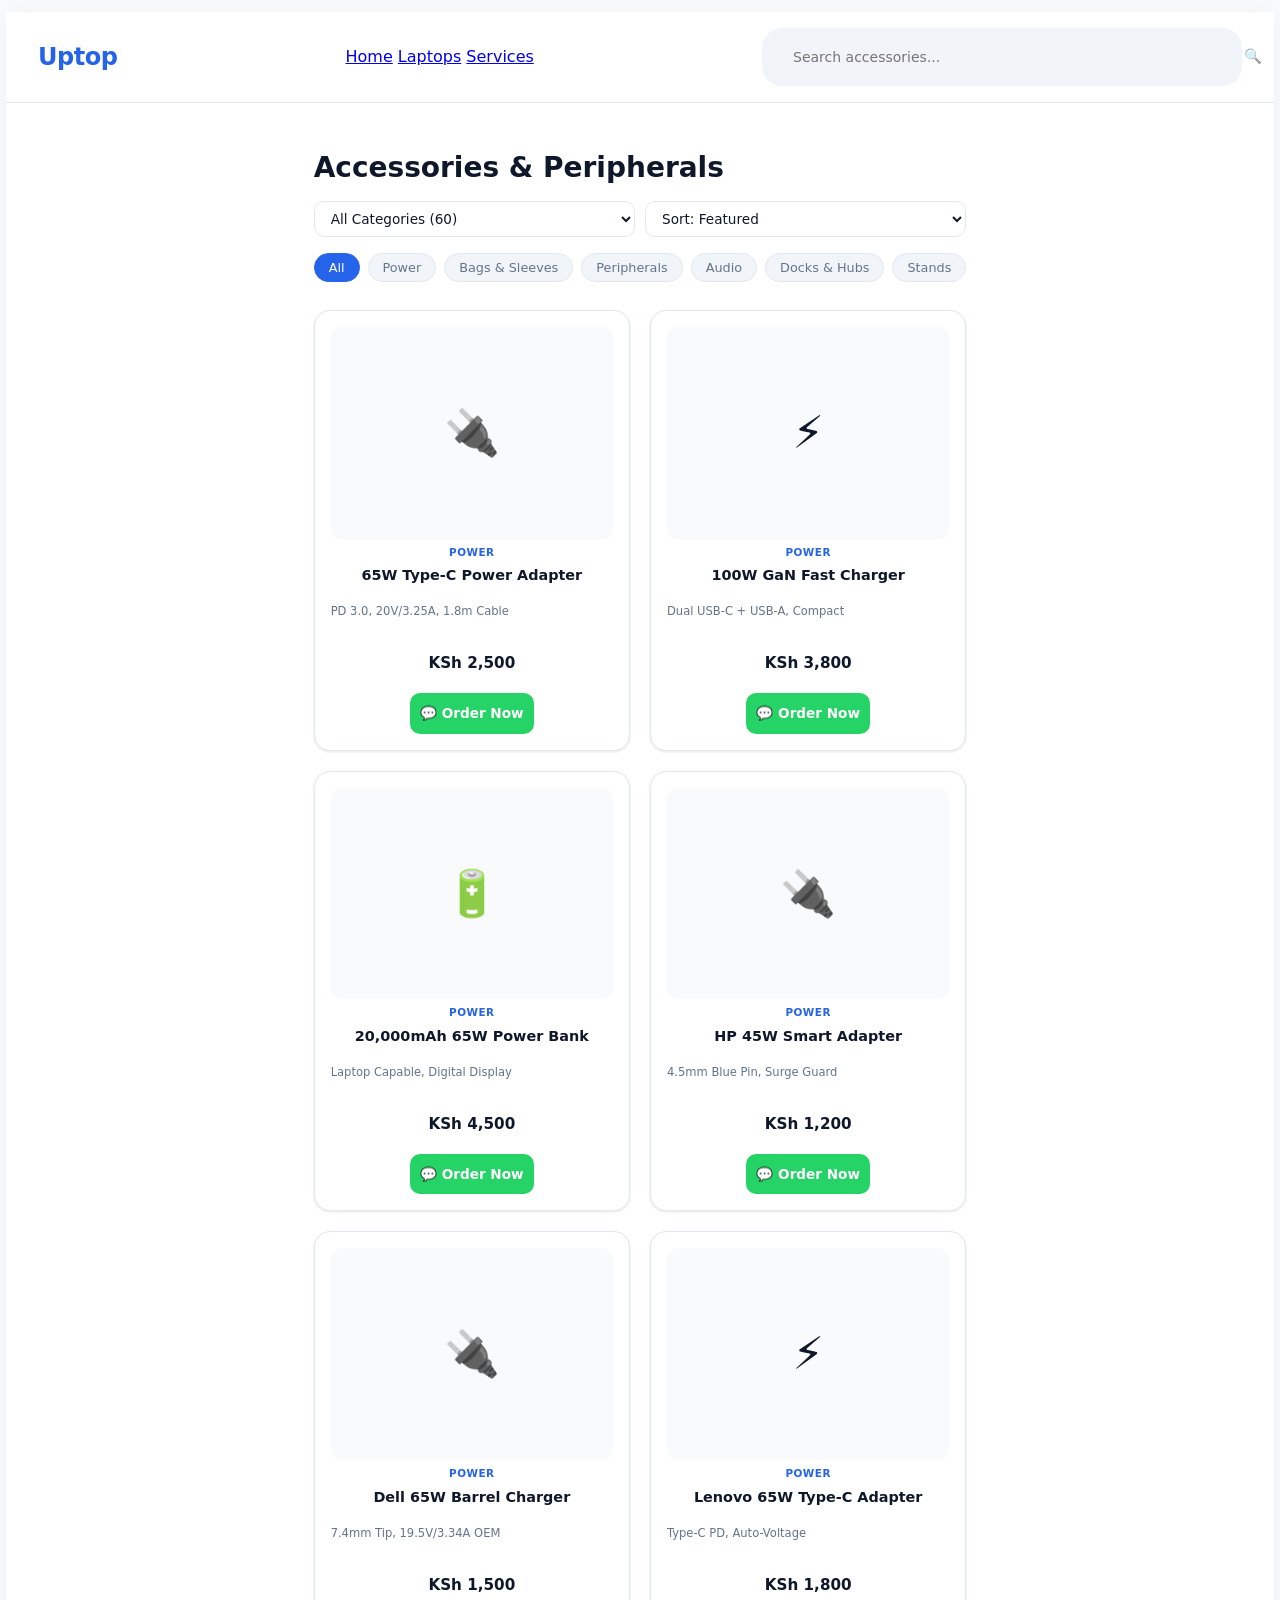
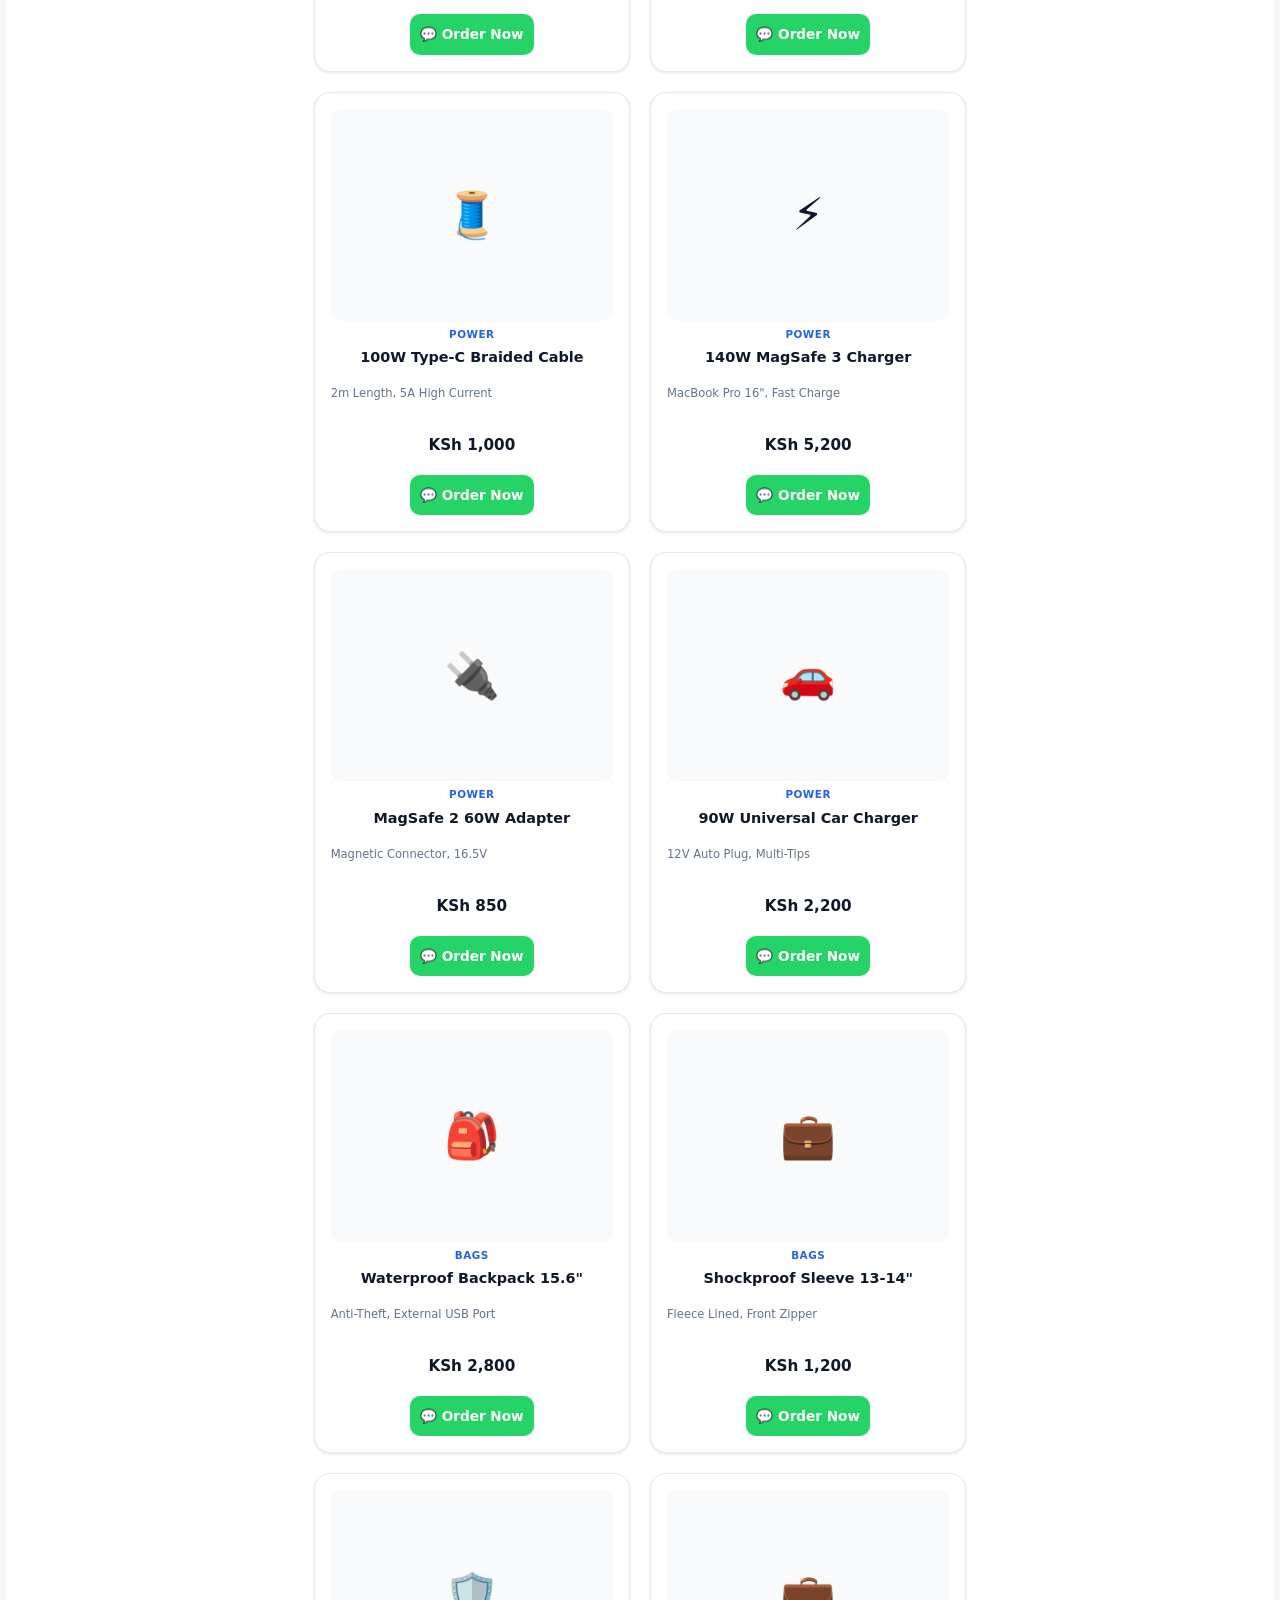
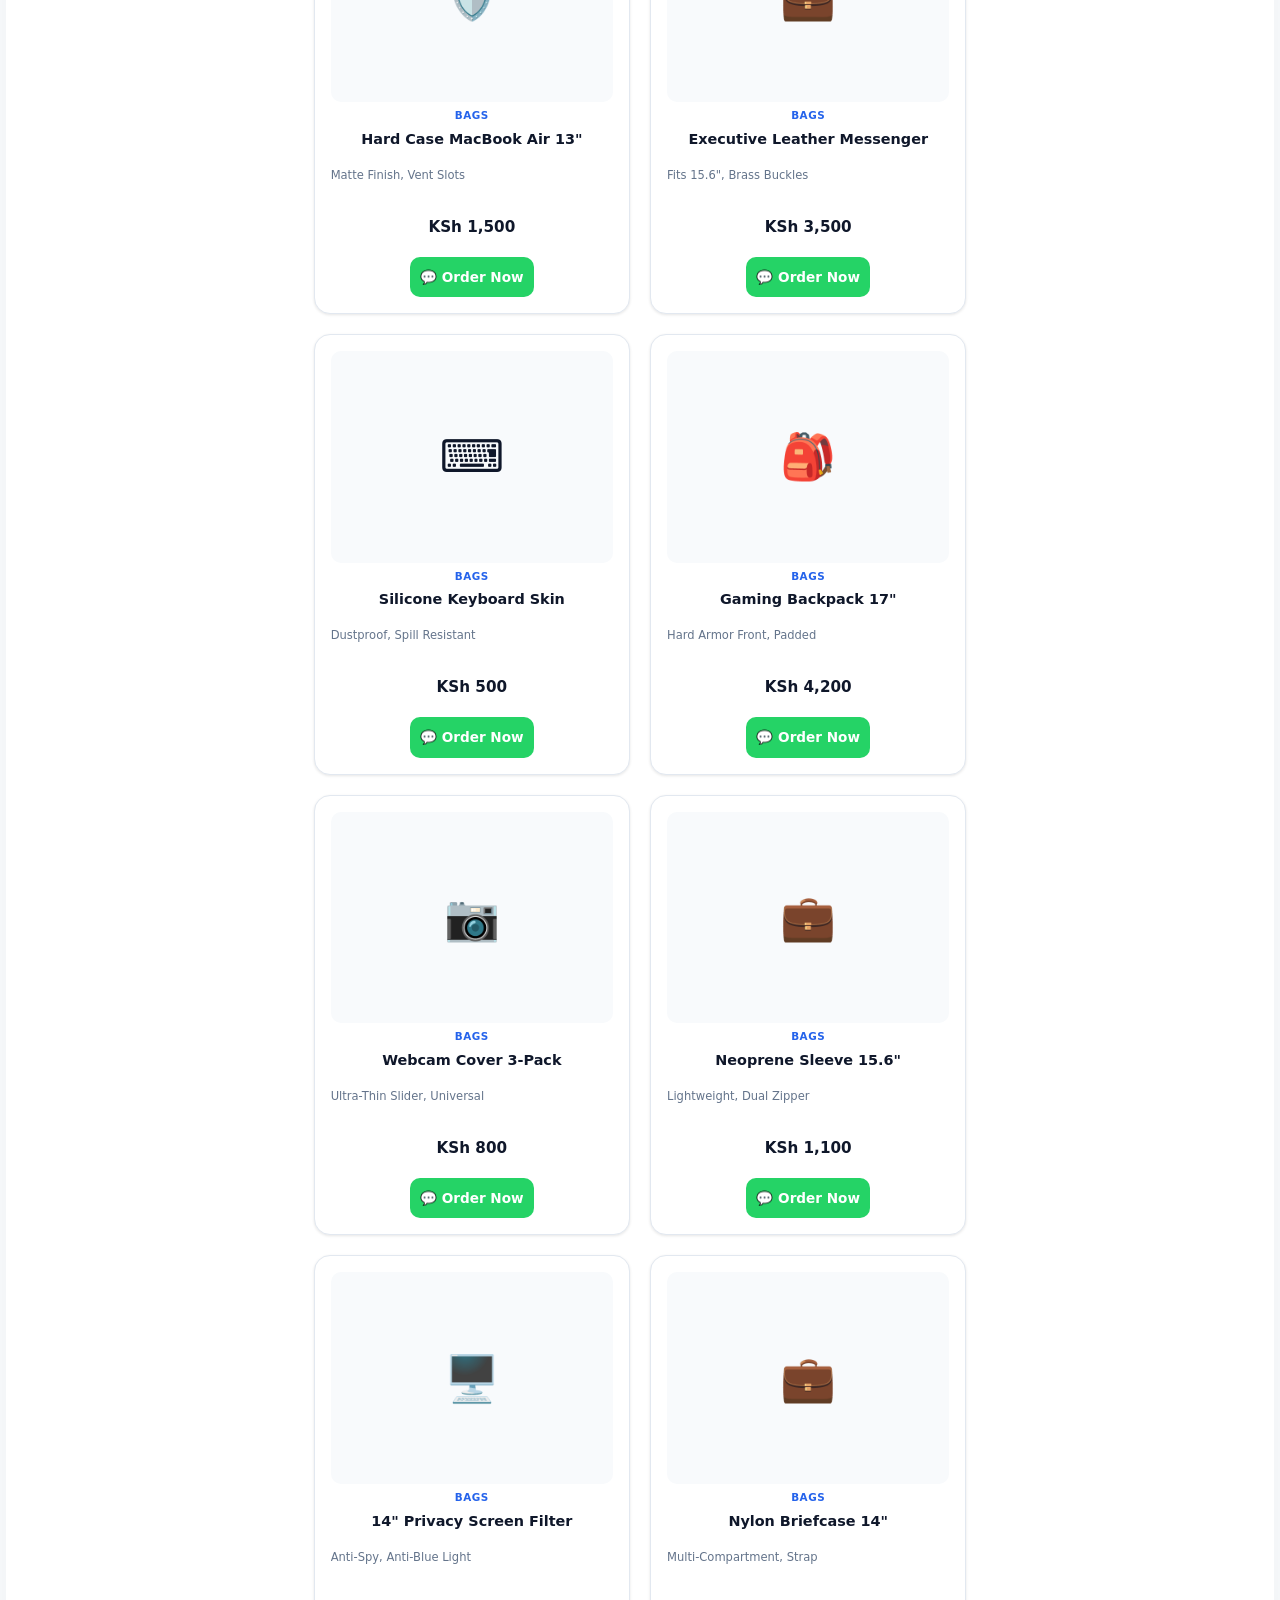
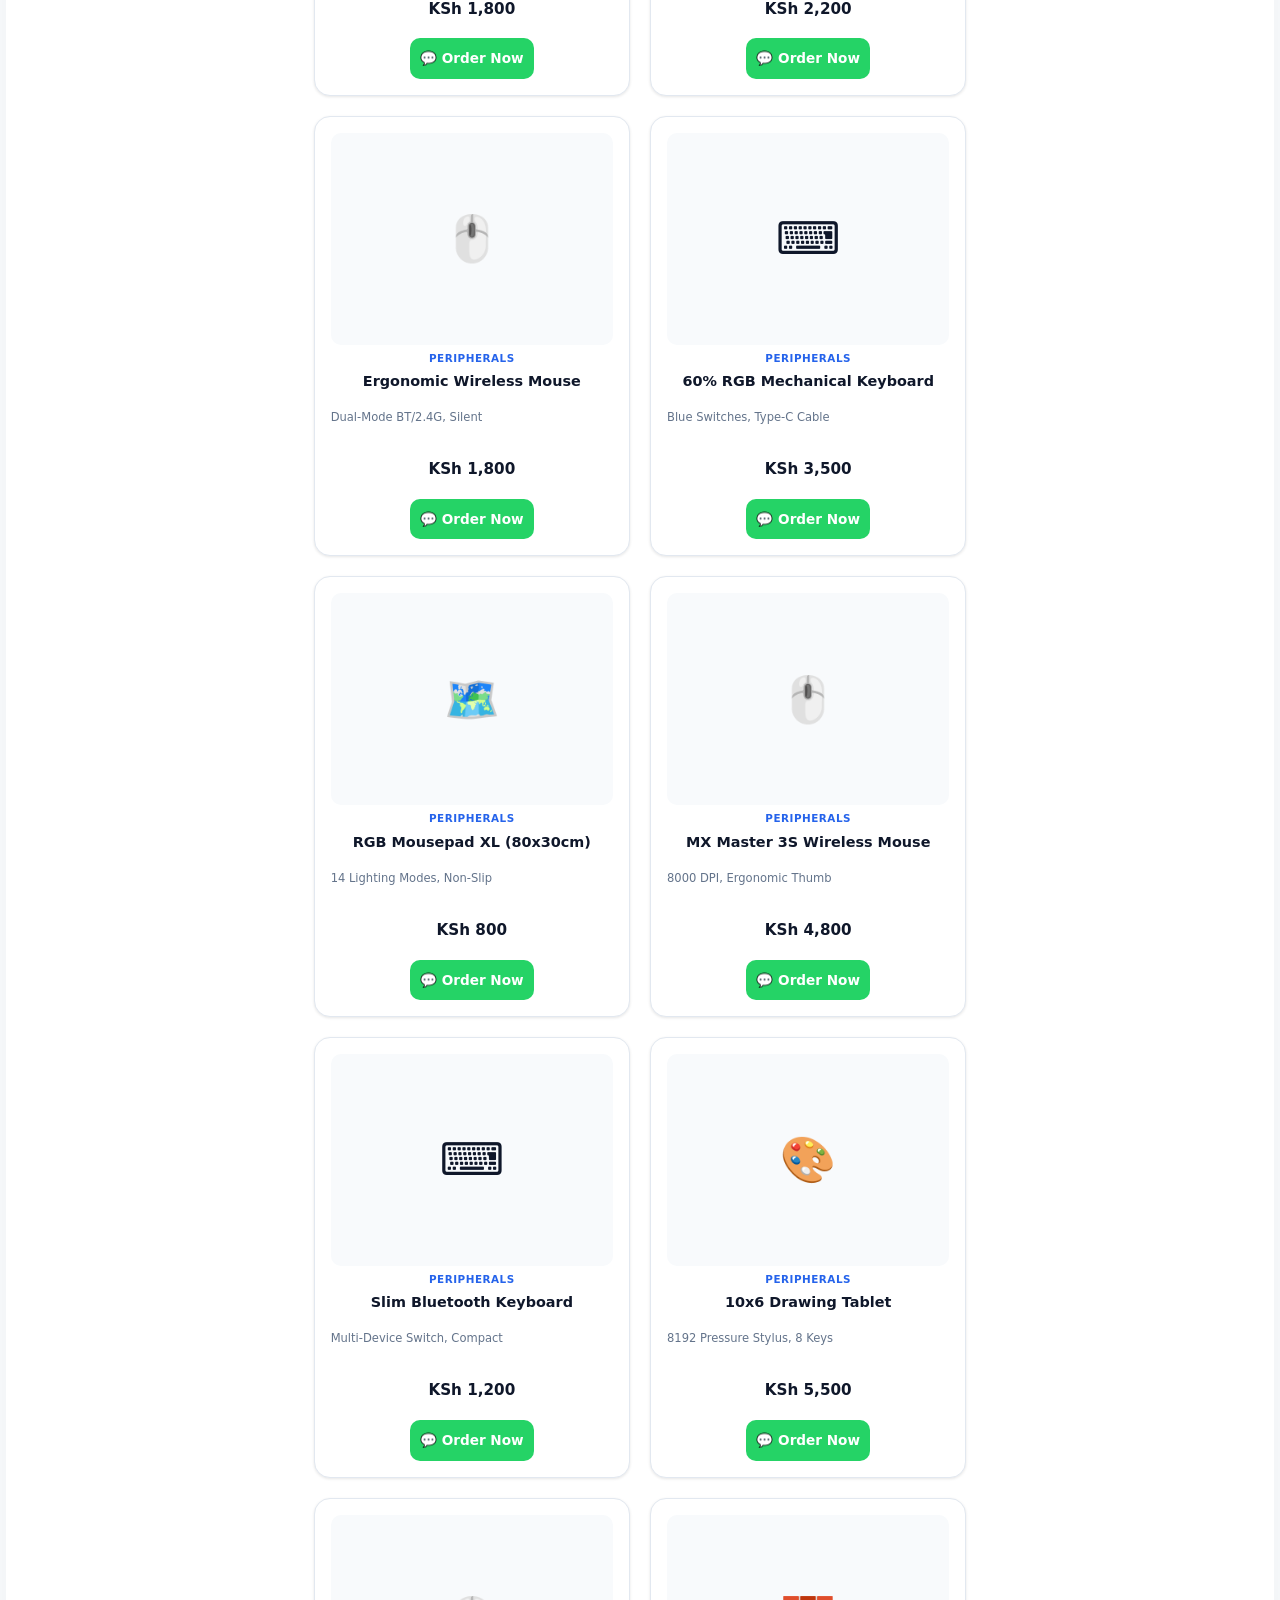
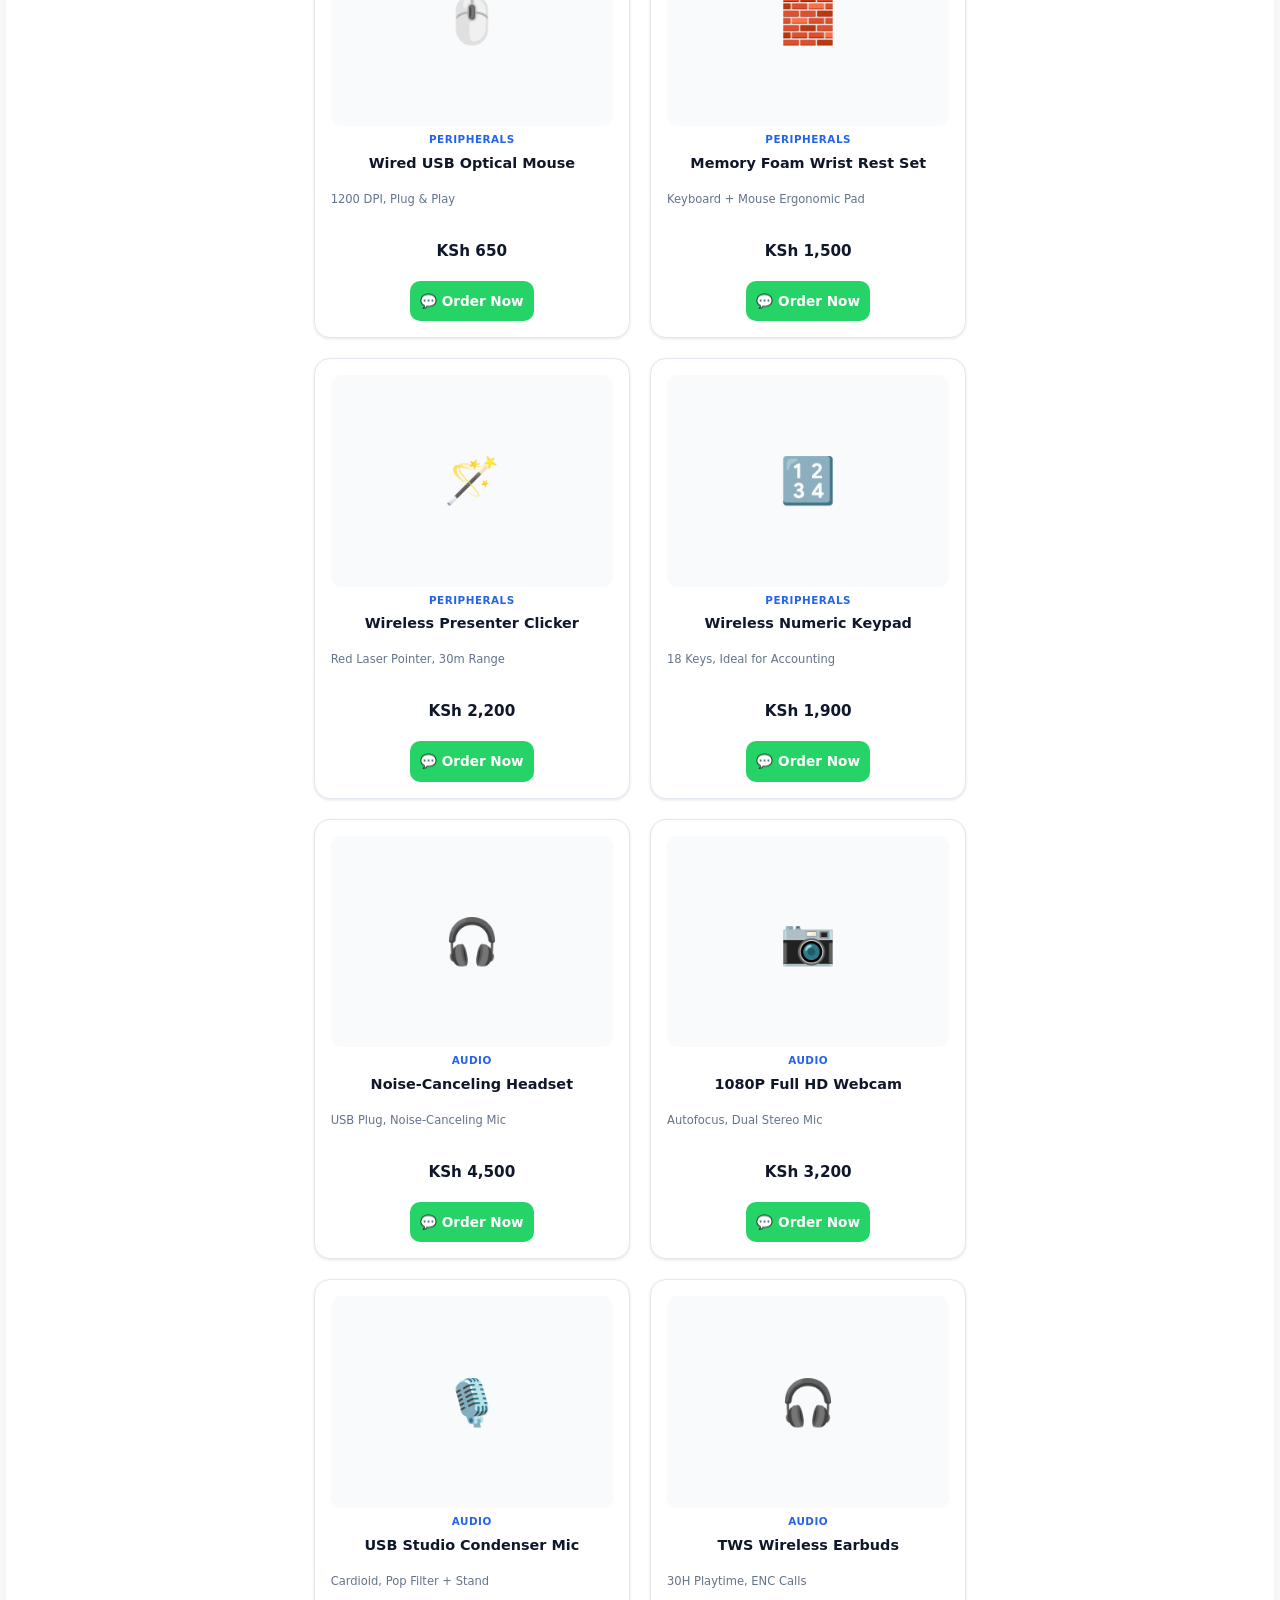
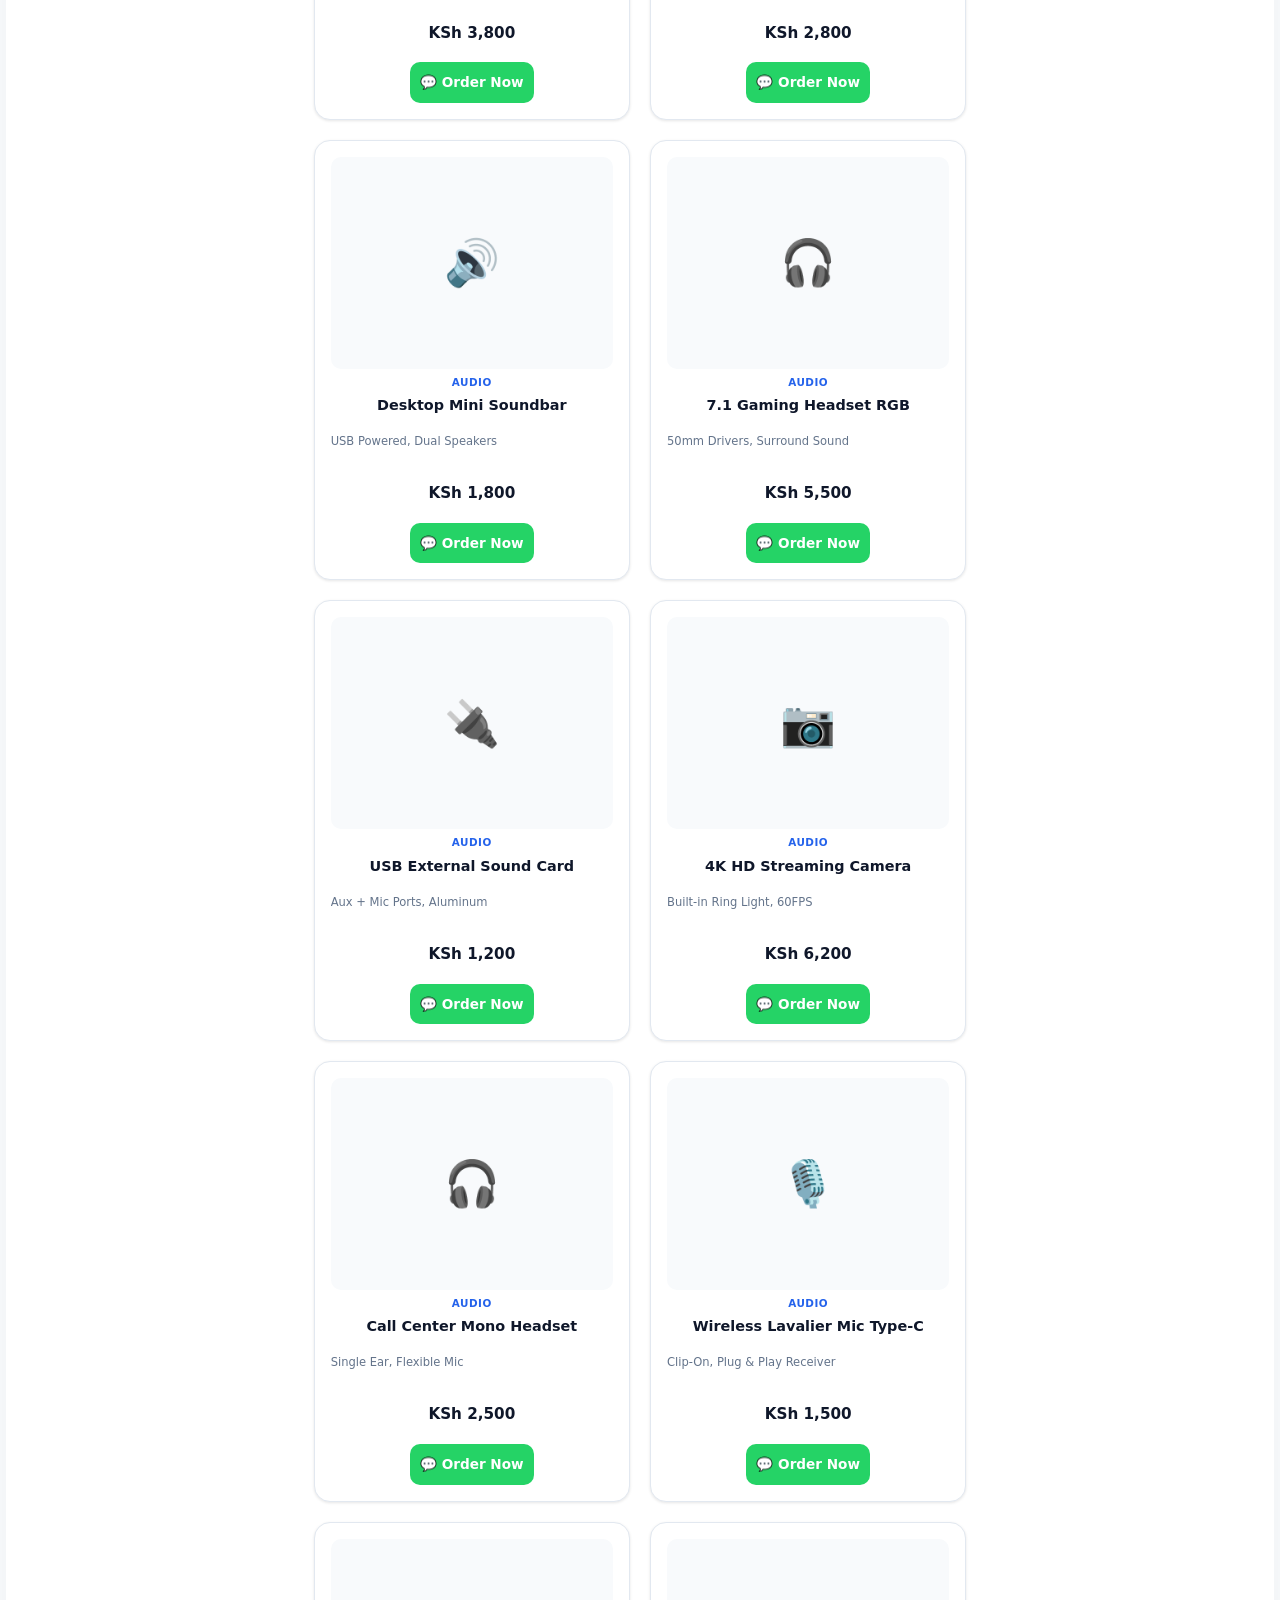
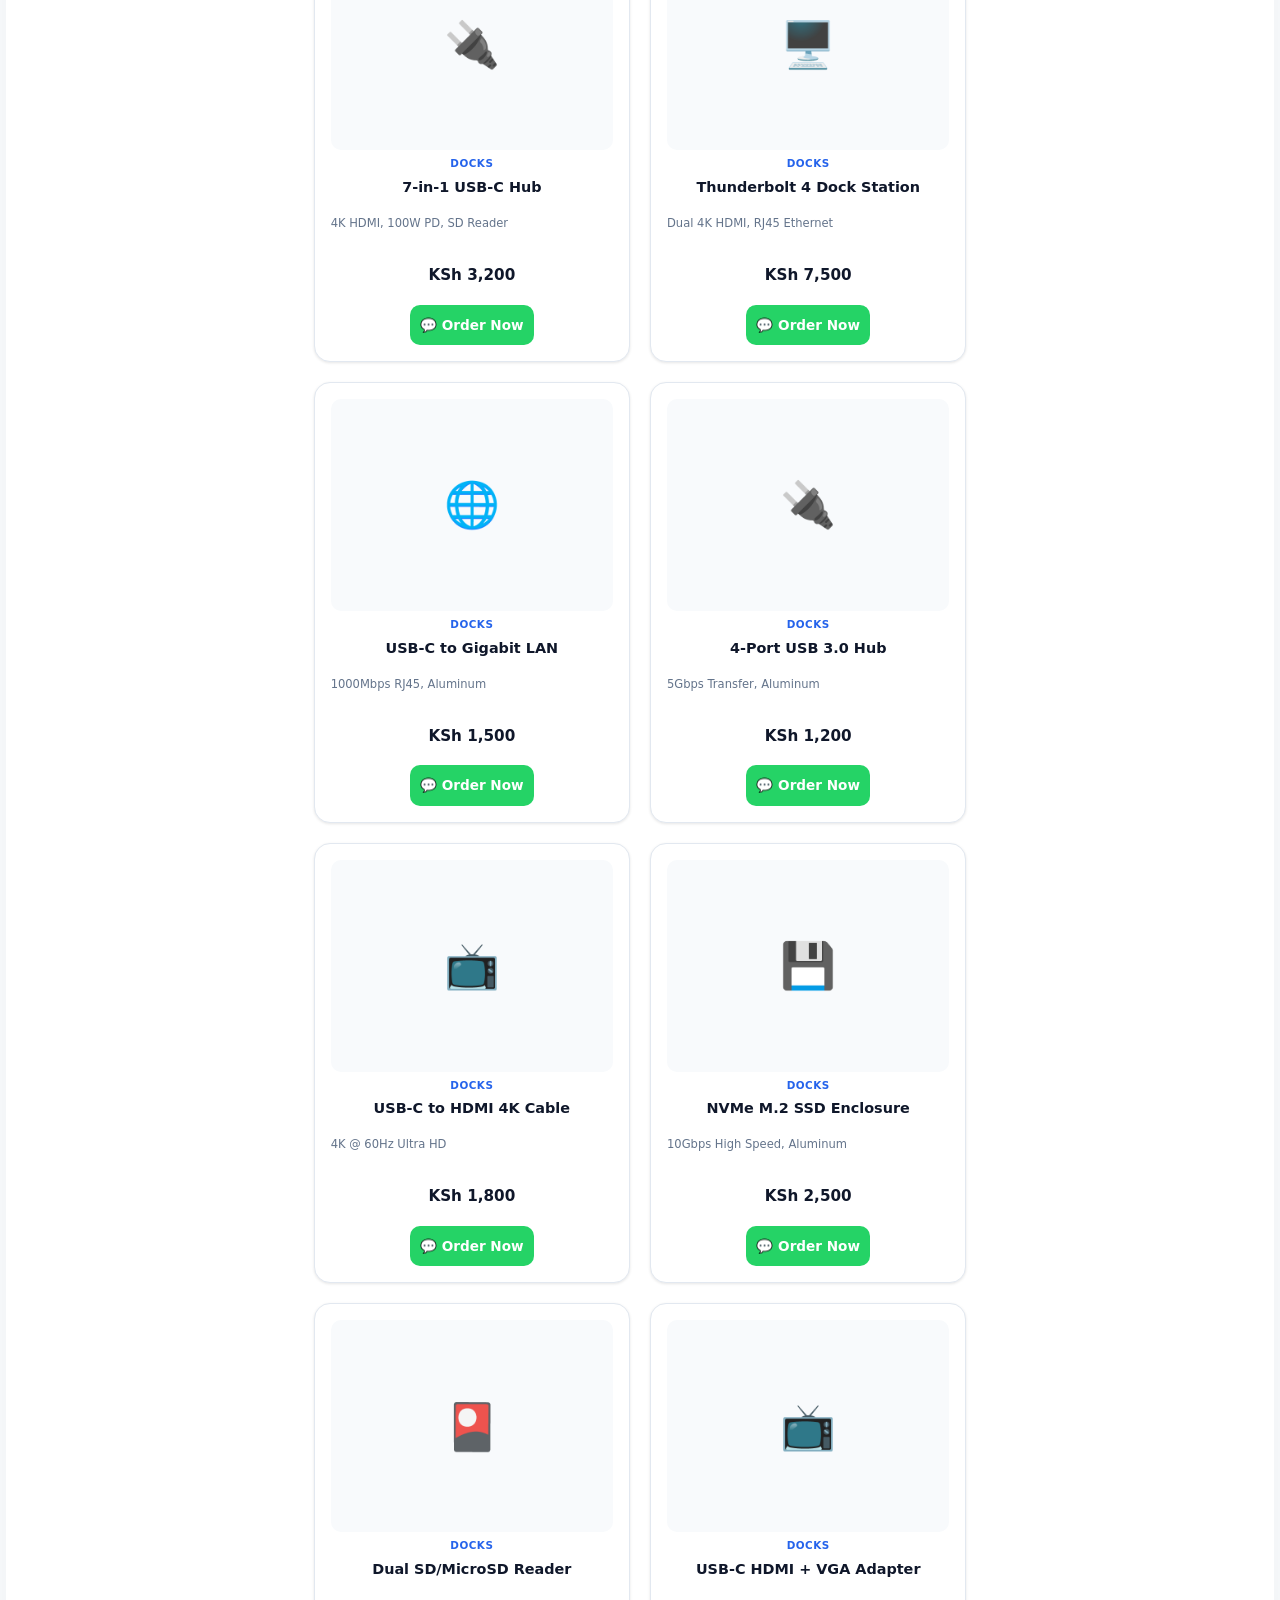
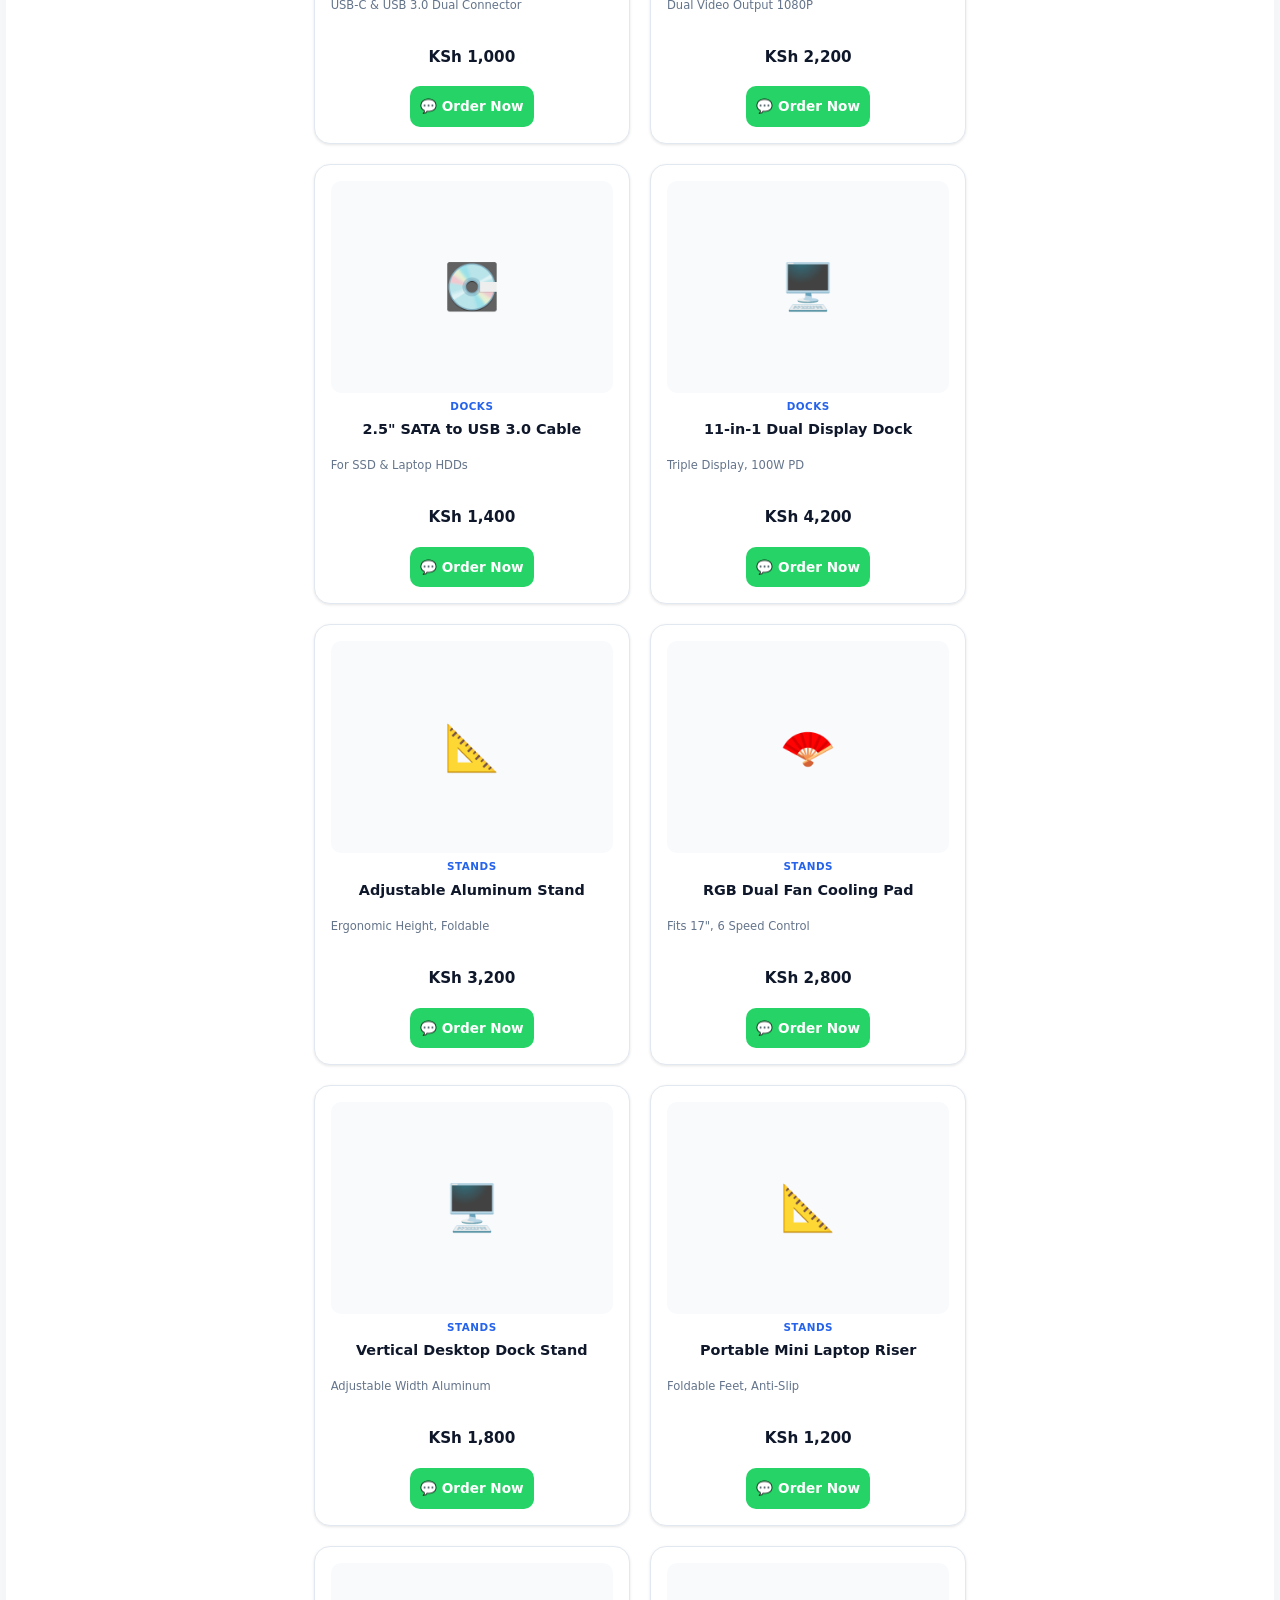
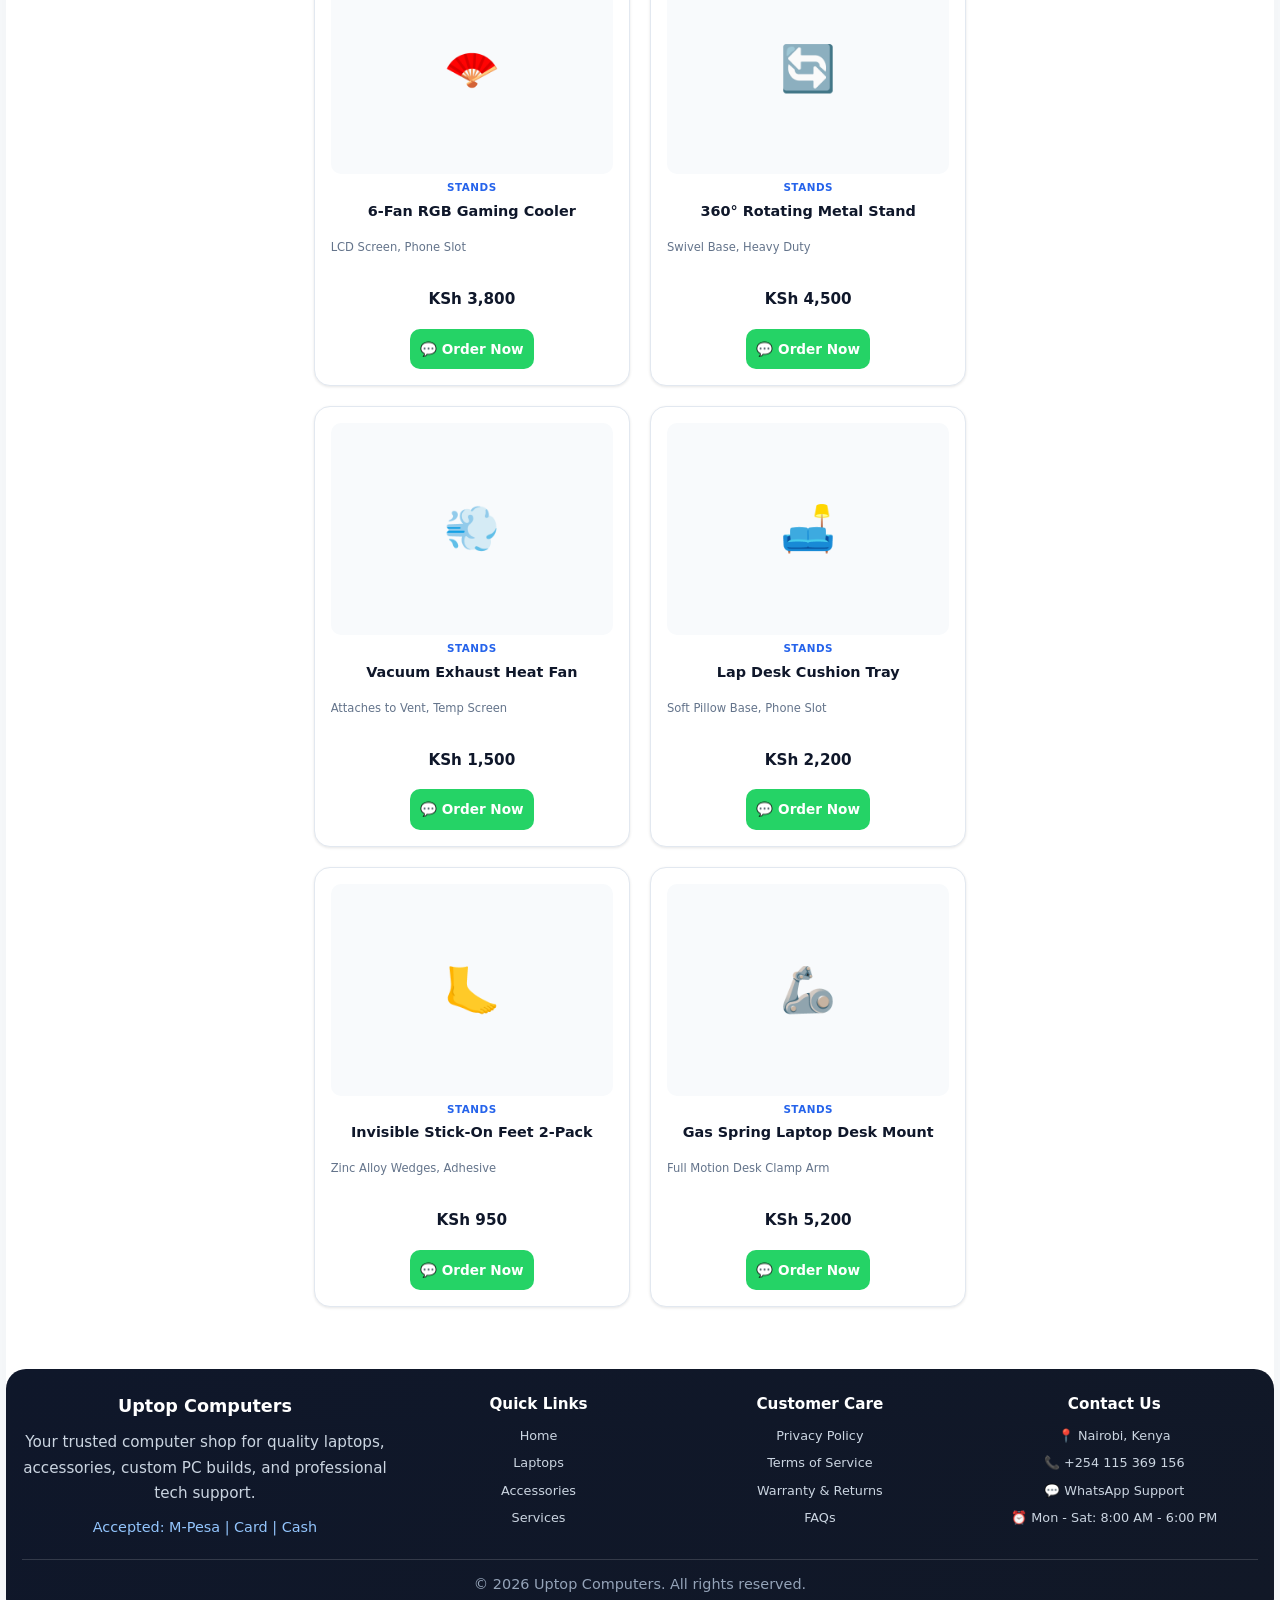
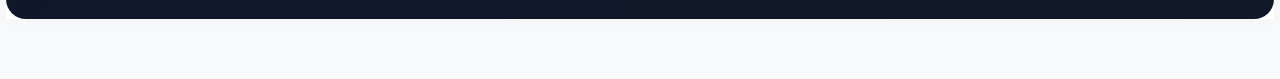
==== commit d3cbe42e: "hh" ====
--- a/Accessories.html
+++ b/Accessories.html
@@ -4,28 +4,15 @@
     <meta charset="UTF-8" />
     <meta name="viewport" content="width=device-width, initial-scale=1.0" />
     <title>Uptop - Laptop Accessories</title>
-    <link href="https://fonts.googleapis.com/css2?family=Inter:wght@400;500;600;700&display=swap" rel="stylesheet" />
-    <link rel="stylesheet" href="https://cdnjs.cloudflare.com/ajax/libs/font-awesome/6.4.0/css/all.min.css" />
     <link rel="stylesheet" href="css/styles.css" />
   </head>
   <body class="accessories-page">
     <div class="site-wrapper">
-      <div class="top-contact-bar">
-        <a class="contact-item contact-whatsapp" href="https://wa.me/+254115369156">
-          <i class="fa-brands fa-whatsapp"></i>
-          <span>WhatsApp Us</span>
-        </a>
-        <a class="contact-item contact-call" href="tel:+254115369156">
-          <i class="fa-solid fa-phone"></i>
-          <span>Call Now</span>
-        </a>
-      </div>
       <header class="navbar">
         <a href="index.html" class="logo">Uptop</a>
-        <nav id="accessory-nav-links" class="accessory-nav-links" aria-label="Section links">
+        <nav class="accessory-nav-links" aria-label="Section links">
           <a href="index.html">Home</a>
           <a href="laptops.html">Laptops</a>
-          <a href="Accessories.html">Accessories</a>
           <a href="services.html">Services</a>
         </nav>
         <div class="search-box">
@@ -36,9 +23,8 @@
             aria-label="Search accessories"
           />
           <span class="search-icon">🔍</span>
-          <div class="search-suggestions" id="searchSuggestions" role="listbox"></div>
         </div>
-        <button class="menu-toggle" id="mobileMenuBtn" aria-controls="accessory-nav-links" aria-label="Toggle Navigation">☰</button>
+        <button class="menu-toggle" aria-label="Toggle Navigation">☰</button>
       </header>
 
       <main class="container">
@@ -1186,6 +1172,9 @@
           <div class="footer-col brand-col">
             <h3 class="footer-logo">Uptop Computers</h3>
             <p class="footer-desc">Your trusted computer shop for quality laptops, accessories, custom PC builds, and professional tech support.</p>
+            <div class="payment-methods">
+              <span>Accepted: M-Pesa | Card | Cash</span>
+            </div>
           </div>
 
           <div class="footer-col">
--- a/css/styles.css
+++ b/css/styles.css
@@ -1,946 +1,3368 @@
 ﻿/* ==========================================================================
-   Global Variables & Base Styles
+   1. Global Resets & Base Styles
+   ========================================================================== */
+* {
+    box-sizing: border-box;
+    margin: 0;
+    padding: 0;
+    font-family: 'Inter', -apple-system, BlinkMacSystemFont, sans-serif;
+}
+
+html {
+    overflow-x: hidden;
+}
+
+body {
+    background-color: #f4f6f8;
+    color: #1a202c;
+    display: flex;
+    justify-content: center;
+    align-items: flex-start;
+    min-height: 100vh;
+    padding: 20px 10px;
+    overflow-x: hidden;
+}
+
+:root {
+    --color-primary-blue: #2563eb;
+    --color-dark-blue: #1d4ed8;
+    --color-white: #ffffff;
+    --color-light-grey: #f8fafc;
+    --color-medium-grey: #64748b;
+    --color-dark-grey: #0f172a;
+    --color-whatsapp-green: #25d366;
+}
+
+/* Container to constrain mobile mockup while allowing responsive expansion */
+.app-container {
+    width: min(100%, 480px);
+    max-width: 480px;
+    margin: 0 auto;
+    background-color: #ffffff;
+    border-radius: 20px;
+    box-shadow: 0 10px 30px rgba(0, 0, 0, 0.08);
+    overflow: hidden;
+    padding: 16px;
+    transition: max-width 0.3s ease;
+}
+
+/* Featured product cards grid */
+.featured-grid {
+    display: grid;
+    grid-template-columns: 1fr;
+    gap: 18px;
+    padding: 8px 12px 20px;
+}
+
+.product-card {
+    display: flex;
+    flex-direction: column;
+    background: #ffffff;
+    border-radius: 12px;
+    overflow: hidden;
+    box-shadow: 0 10px 30px rgba(2,6,23,0.04);
+    border: 1px solid rgba(2,6,23,0.04);
+}
+
+.card-media img {
+    width: 100%;
+    height: 200px;
+    object-fit: cover;
+    display: block;
+}
+
+.card-body {
+    padding: 12px 14px;
+    display: flex;
+    flex-direction: column;
+    gap: 8px;
+}
+
+.product-name { font-size: 1rem; font-weight: 700; color: #0f172a; }
+.product-price { font-size: 0.95rem; color: #2563eb; font-weight: 700; }
+.product-details { font-size: 0.85rem; color: #64748b; }
+.product-meta { display: flex; align-items: center; justify-content: space-between; gap: 12px; margin-top: 6px; }
+.rating { color: #f59e0b; font-weight: 600; }
+.rating-count { color: #64748b; font-size: 0.85rem; margin-left: 6px; }
+.buy-btn { padding: 8px 12px; font-size: 0.85rem; border-radius: 8px; }
+
+/* Desktop: multi-column grid and horizontal card layout */
+@media (min-width: 720px) {
+    .featured-grid { grid-template-columns: repeat(2, 1fr); }
+}
+
+@media (min-width: 1100px) {
+    .featured-grid { grid-template-columns: repeat(3, 1fr); }
+    .card-media img { height: 220px; }
+    /* allow horizontal card layout */
+    .product-card { flex-direction: column; }
+}
+
+/* Expand app-container on larger viewports so grid can breathe */
+@media (min-width: 720px) {
+    .app-container { max-width: 900px; }
+}
+
+@media (min-width: 1200px) {
+    .app-container { max-width: 1200px; }
+}
+
+@media (max-width: 768px) {
+    body {
+        padding: 12px 8px;
+    }
+
+    .app-container {
+        width: 100%;
+        max-width: 100%;
+        border-radius: 16px;
+        padding: 12px;
+    }
+
+    .top-contact-bar {
+        flex-direction: column;
+    }
+
+    .top-contact-bar .contact-item {
+        width: 100%;
+        justify-content: center;
+    }
+
+    .header {
+        flex-wrap: wrap;
+        gap: 10px;
+    }
+
+    .search-container {
+        order: 3;
+        flex-basis: 100%;
+    }
+
+    .categories-grid {
+        gap: 12px;
+    }
+
+    .category-card {
+        width: 72px;
+    }
+
+    .featured-grid {
+        padding: 8px 0 20px;
+    }
+}
+
+@media (max-width: 560px) {
+    body {
+        padding: 8px;
+    }
+
+    .app-container {
+        padding: 10px;
+        border-radius: 14px;
+    }
+
+    .header {
+        margin-bottom: 12px;
+    }
+
+    .brand-logo {
+        font-size: 1.1rem;
+    }
+
+    .search-input {
+        height: 38px;
+        font-size: 0.9rem;
+    }
+
+    .categories-grid {
+        gap: 10px;
+    }
+
+    .category-card {
+        width: 62px;
+        font-size: 0.8rem;
+    }
+
+    .icon-wrapper {
+        width: 54px;
+        height: 54px;
+    }
+
+    .product-card {
+        border-radius: 10px;
+    }
+
+    .buy-btn {
+        width: 100%;
+        justify-content: center;
+    }
+}
+
+@media (max-width: 420px) {
+    .top-contact-bar .contact-item {
+        font-size: 0.85rem;
+        padding: 8px;
+    }
+
+    .product-name {
+        font-size: 0.95rem;
+    }
+
+    .product-price {
+        font-size: 0.9rem;
+    }
+}
+
+.top-contact-bar {
+    display: flex;
+    align-items: center;
+    justify-content: center;
+    width: 100%;
+    margin-bottom: 14px;
+    background-color: #121212;
+    border: 1px solid #232323;
+    border-radius: 16px;
+    overflow: hidden;
+}
+
+.top-contact-bar .contact-item {
+    flex: 1 1 50%;
+    display: flex;
+    align-items: center;
+    justify-content: center;
+    gap: 8px;
+    padding: 8px 10px;
+    color: #e5e7eb;
+    text-decoration: none;
+    font-size: 0.95rem;
+    transition: background-color 0.2s ease, color 0.2s ease;
+}
+
+.top-contact-bar .contact-item:hover,
+.top-contact-bar .contact-item:focus-visible {
+    background-color: rgba(255, 255, 255, 0.05);
+    color: #ffffff;
+}
+
+.top-contact-bar .contact-whatsapp {
+    border-right: 1px solid #333333;
+}
+
+.top-contact-bar .contact-item i {
+    font-size: 1rem;
+}
+
+.cart-btn {
+    display: inline-flex;
+    align-items: center;
+    justify-content: center;
+    gap: 6px;
+    padding: 8px 10px;
+    background-color: #2563eb;
+    color: #ffffff;
+    border-radius: 12px;
+    text-decoration: none;
+    font-size: 0.9rem;
+}
+
+.cart-count {
+    display: inline-flex;
+    align-items: center;
+    justify-content: center;
+    width: 22px;
+    height: 22px;
+    border-radius: 9999px;
+    background: #ffffff;
+    color: #2563eb;
+    font-size: 0.75rem;
+    font-weight: 700;
+}
+
+.header {
+    display: flex;
+    align-items: center;
+    justify-content: space-between;
+    gap: 12px;
+    margin-bottom: 16px;
+}
+
+.brand-logo {
+    font-size: 1.25rem;
+    font-weight: 700;
+    color: #0f172a;
+}
+
+.search-container {
+    position: relative;
+    flex: 1 1 100%;
+    max-width: 100%;
+    min-width: 0;
+}
+
+.search-input {
+    width: 100%;
+    height: 40px;
+    padding: 8px 44px 8px 16px;
+    background-color: #ffffff;
+    border: 1px solid rgba(15,23,42,0.06);
+    border-radius: 9999px;
+    font-size: 0.95rem;
+    outline: none;
+    transition: all 0.18s ease;
+    box-shadow: 0 6px 20px rgba(2,6,23,0.06);
+}
+
+.search-input:focus {
+    border-color: #2563eb;
+    background-color: #ffffff;
+}
+
+.search-icon {
+    position: absolute;
+    right: 12px;
+    top: 50%;
+    transform: translateY(-50%);
+    color: #64748b;
+    font-size: 0.875rem;
+    pointer-events: none;
+}
+
+.search-suggestions {
+    position: absolute;
+    top: calc(100% + 8px);
+    left: 0;
+    right: 0;
+    background: var(--color-white);
+    border: 1px solid rgba(15,23,42,0.08);
+    border-radius: 12px;
+    box-shadow: 0 12px 30px rgba(15,23,42,0.12);
+    z-index: 1200;
+    display: none;
+    overflow: hidden;
+}
+
+.search-suggestions.show {
+    display: block;
+}
+
+.search-suggestions a {
+    display: block;
+    padding: 10px 12px;
+    color: var(--color-dark-grey);
+    text-decoration: none;
+    font-size: 0.9rem;
+}
+
+.search-suggestions a:hover {
+    background: var(--color-light-grey);
+}
+
+.menu-btn {
+    background: none;
+    border: none;
+    font-size: 1.25rem;
+    color: #0f172a;
+    cursor: pointer;
+}
+
+/* ==========================================================================
+   Shop by Category - icon grid like reference image
+   ========================================================================== */
+.categories-section {
+    padding: 8px 14px 20px;
+}
+
+.categories-grid {
+    display: flex;
+    gap: 22px;
+    justify-content: center;
+    align-items: center;
+    padding: 8px 4px;
+    flex-wrap: wrap;
+}
+
+.category-card {
+    display: flex;
+    flex-direction: column;
+    align-items: center;
+    gap: 8px;
+    text-decoration: none;
+    color: #0f172a;
+    width: 84px;
+}
+
+.icon-wrapper {
+    width: 64px;
+    height: 64px;
+    border-radius: 50%;
+    background: #ffffff;
+    display: flex;
+    align-items: center;
+    justify-content: center;
+    box-shadow: 0 8px 22px rgba(2,6,23,0.06);
+    border: 1px solid rgba(2,6,23,0.05);
+    font-size: 1.25rem;
+    color: #2563eb;
+}
+
+.category-label {
+    font-size: 0.75rem;
+    color: #475569;
+    text-align: center;
+}
+
+@media (max-width: 420px) {
+    .categories-grid {
+        gap: 14px;
+        padding: 8px 0;
+    }
+
+    .category-card {
+        width: 70px;
+        gap: 6px;
+    }
+
+    .icon-wrapper {
+        width: 52px;
+        height: 52px;
+        font-size: 1.05rem;
+    }
+
+    .category-label {
+        font-size: 0.68rem;
+    }
+}
+
+@media (max-width: 360px) {
+    .categories-grid {
+        gap: 10px;
+    }
+
+    .category-card {
+        width: 64px;
+        gap: 5px;
+    }
+
+    .icon-wrapper {
+        width: 48px;
+        height: 48px;
+        font-size: 1rem;
+    }
+
+    .category-label {
+        font-size: 0.65rem;
+    }
+}
+
+/* ==========================================================================
+   3. Accessories Page Styles
    ========================================================================== */
 :root {
-  --color-primary: #2563eb;
-  --color-primary-strong: #1d4ed8;
-  --color-background: #f8fafc;
-  --color-surface: #ffffff;
-  --color-surface-muted: #f3f7fb;
-  --color-text: #0f172a;
-  --color-text-muted: #64748b;
-  --color-border: rgba(15, 23, 42, 0.1);
-  --color-whatsapp: #25d366;
-  --radius-xl: 24px;
-  --radius-lg: 18px;
-  --radius-md: 14px;
-  --radius-sm: 12px;
-  --shadow-soft: 0 16px 40px rgba(15, 23, 42, 0.08);
-  --shadow-subtle: 0 10px 30px rgba(15, 23, 42, 0.06);
-  --transition: 0.22s ease;
-}
-
-* {
-  box-sizing: border-box;
-}
-
-html {
-  scroll-behavior: smooth;
-}
-
-body {
-  margin: 0;
-  min-height: 100vh;
-  font-family: 'Inter', -apple-system, BlinkMacSystemFont, 'Segoe UI', sans-serif;
-  color: var(--color-text);
-  background: var(--color-background);
+  --bg-color: #f8fafc;
+  --card-bg: #ffffff;
+  --primary: #2563eb;
+  --primary-hover: #1d4ed8;
+  --whatsapp-green: #25d366;
+  --whatsapp-hover: #1da851;
+  --text-dark: #0f172a;
+  --text-muted: #64748b;
+  --border-color: #e2e8f0;
+  --shadow-sm: 0 1px 3px rgba(0,0,0,0.1);
+  --shadow-md: 0 4px 12px rgba(0,0,0,0.06);
+  --radius-lg: 16px;
+  --radius-md: 10px;
+  --radius-sm: 6px;
+  --transition: all 0.2s cubic-bezier(0.4, 0, 0.2, 1);
+}
+
+body.accessories-page {
+  background-color: var(--bg-color);
+  color: var(--text-dark);
+  font-family: system-ui, -apple-system, BlinkMacSystemFont, 'Segoe UI', Roboto, Oxygen, Ubuntu, Cantarell, sans-serif;
   line-height: 1.5;
-}
-
-img,
-svg {
-  max-width: 100%;
-  display: block;
-}
-
-button,
-input,
-select {
-  font: inherit;
-}
-
-a {
-  color: inherit;
-  text-decoration: none;
-}
-
-button {
-  border: none;
-  background: none;
-}
-
-body > .site-wrapper,
-body > .app-container {
-  width: min(100%, 1400px);
+  -webkit-font-smoothing: antialiased;
+}
+
+body.accessories-page .site-wrapper {
   max-width: 1400px;
   margin: 0 auto;
   min-height: 100vh;
   display: flex;
   flex-direction: column;
-  padding: 0 16px;
-}
-
-header,
-.navbar,
-.header {
-  position: sticky;
-  top: 0;
-  z-index: 1000;
-  width: 100%;
-  background: rgba(255, 255, 255, 0.96);
-  backdrop-filter: blur(12px);
-  border-bottom: 1px solid var(--color-border);
-}
-
-.top-contact-bar {
-  display: flex;
-  justify-content: center;
-  gap: 10px;
-  flex-wrap: wrap;
-  background: #0f172a;
-  color: #e2e8f0;
-  padding: 10px 0;
-}
-
-.top-contact-bar a {
-  color: inherit;
-  display: inline-flex;
-  align-items: center;
-  gap: 8px;
-  padding: 10px 18px;
-  border-radius: 999px;
-  background: rgba(255, 255, 255, 0.06);
-  transition: background var(--transition);
-}
-
-.top-contact-bar a:hover {
-  background: rgba(255, 255, 255, 0.14);
-}
-
-.header,
-.navbar {
+  background: var(--card-bg);
+  box-shadow: 0 0 30px rgba(0, 0, 0, 0.04);
+}
+
+body.accessories-page .container {
+  padding: 16px;
+  flex: 1;
+}
+
+body.accessories-page .navbar {
   display: flex;
   align-items: center;
   justify-content: space-between;
   gap: 12px;
-  padding: 16px 0;
-}
-
-.brand-logo,
-.logo {
-  font-size: 1.3rem;
+  padding: 12px 16px;
+  background-color: var(--card-bg);
+  border-bottom: 1px solid var(--border-color);
+  position: sticky;
+  top: 0;
+  z-index: 100;
+}
+
+body.accessories-page .logo {
   font-weight: 800;
+  font-size: clamp(1.2rem, 3vw, 1.5rem);
+  color: var(--primary);
+  text-decoration: none;
   letter-spacing: -0.5px;
 }
 
-.search-container,
-.search-box {
-  position: relative;
-  flex: 1 1 100%;
-  min-width: 0;
-}
-
-.search-input {
+body.accessories-page .search-box {
+  display: flex;
+  align-items: center;
+  background-color: #f1f5f9;
+  padding: 8px 14px;
+  border-radius: 20px;
+  flex: 1;
+  max-width: 480px;
+  border: 1px solid transparent;
+  transition: var(--transition);
+}
+
+body.accessories-page .search-box:focus-within {
+  border-color: var(--primary);
+  background-color: #fff;
+  box-shadow: 0 0 0 3px rgba(37, 99, 235, 0.15);
+}
+
+body.accessories-page .search-box input {
+  border: none;
+  background: transparent;
+  outline: none;
   width: 100%;
-  padding: 12px 44px 12px 16px;
-  border-radius: 999px;
-  border: 1px solid var(--color-border);
-  background: var(--color-surface);
-  color: var(--color-text);
-  transition: border-color var(--transition), box-shadow var(--transition);
-}
-
-.search-input:focus {
+  font-size: 0.875rem;
+  color: var(--text-dark);
+}
+
+body.accessories-page .search-icon {
+  font-size: 0.9rem;
+  opacity: 0.6;
+}
+
+body.accessories-page .menu-toggle {
+  background: none;
+  border: none;
+  font-size: 1.4rem;
+  cursor: pointer;
+  padding: 4px;
+  color: var(--text-dark);
+}
+
+body.accessories-page .page-title {
+  font-size: clamp(1.25rem, 4vw, 1.75rem);
+  font-weight: 700;
+  margin: 12px 0;
+  color: var(--text-dark);
+}
+
+body.accessories-page .filter-section {
+  margin-bottom: 16px;
+}
+
+body.accessories-page .filter-controls {
+  display: flex;
+  gap: 10px;
+  flex-wrap: wrap;
+}
+
+body.accessories-page .dropdown-select {
+  flex: 1;
+  min-width: 140px;
+  padding: 8px 12px;
+  font-size: 0.85rem;
+  border-radius: var(--radius-md);
+  border: 1px solid var(--border-color);
+  background: var(--card-bg);
+  color: var(--text-dark);
+  cursor: pointer;
   outline: none;
-  border-color: var(--color-primary);
-  box-shadow: 0 0 0 4px rgba(37, 99, 235, 0.1);
-}
-
-.search-icon {
-  position: absolute;
-  right: 16px;
-  top: 50%;
-  transform: translateY(-50%);
-  color: var(--color-text-muted);
-  pointer-events: none;
-}
-
-.search-suggestions {
-  position: absolute;
-  inset: auto 0 0;
-  margin-top: 8px;
-  background: var(--color-surface);
-  border: 1px solid var(--color-border);
+  transition: var(--transition);
+}
+
+body.accessories-page .dropdown-select:focus {
+  border-color: var(--primary);
+}
+
+body.accessories-page .category-chips {
+  display: flex;
+  gap: 8px;
+  padding-bottom: 12px;
+  margin-bottom: 16px;
+  overflow-x: auto;
+  scrollbar-width: none;
+  -webkit-overflow-scrolling: touch;
+}
+
+body.accessories-page .category-chips::-webkit-scrollbar {
+  display: none;
+}
+
+body.accessories-page .chip {
+  background: #f1f5f9;
+  border: 1px solid var(--border-color);
+  padding: 6px 14px;
+  border-radius: 20px;
+  font-size: 0.8rem;
+  white-space: nowrap;
+  cursor: pointer;
+  font-weight: 500;
+  color: var(--text-muted);
+  transition: var(--transition);
+}
+
+body.accessories-page .chip:hover {
+  background: #e2e8f0;
+}
+
+body.accessories-page .chip.active {
+  background: var(--primary);
+  color: #ffffff;
+  border-color: var(--primary);
+}
+
+body.accessories-page .product-grid {
+  display: grid;
+  grid-template-columns: repeat(auto-fill, minmax(155px, 1fr));
+  gap: 12px;
+  margin-bottom: 30px;
+}
+
+body.accessories-page .product-card {
+  background: var(--card-bg);
+  border: 1px solid var(--border-color);
+  border-radius: var(--radius-lg);
+  padding: 12px;
+  display: flex;
+  flex-direction: column;
+  justify-content: space-between;
+  gap: 6px;
+  box-shadow: var(--shadow-sm);
+  transition: var(--transition);
+}
+
+body.accessories-page .product-card:hover {
+  transform: translateY(-2px);
+  box-shadow: var(--shadow-md);
+  border-color: #cbd5e1;
+}
+
+body.accessories-page .product-img {
+  width: 100%;
+  aspect-ratio: 4/3;
+  background-color: #f8fafc;
+  border-radius: var(--radius-md);
+  display: flex;
+  align-items: center;
+  justify-content: center;
+  font-size: 2.2rem;
+  user-select: none;
+}
+
+body.accessories-page .product-category {
+  font-size: 0.65rem;
+  color: var(--primary);
+  text-transform: uppercase;
+  font-weight: 700;
+  letter-spacing: 0.5px;
+}
+
+body.accessories-page .product-title {
+  font-size: 0.85rem;
+  font-weight: 600;
+  line-height: 1.25;
+  color: var(--text-dark);
+  display: -webkit-box;
+  -webkit-line-clamp: 2;
+  -webkit-box-orient: vertical;
+  overflow: hidden;
+}
+
+body.accessories-page .product-specs {
+  font-size: 0.72rem;
+  color: var(--text-muted);
+  line-height: 1.35;
+  display: -webkit-box;
+  -webkit-line-clamp: 2;
+  -webkit-box-orient: vertical;
+  overflow: hidden;
+  margin-bottom: 2px;
+}
+
+body.accessories-page .product-price {
+  font-size: 0.95rem;
+  font-weight: 700;
+  color: var(--text-dark);
+}
+
+body.accessories-page .whatsapp-btn {
+  display: flex;
+  align-items: center;
+  justify-content: center;
+  gap: 6px;
+  background-color: var(--whatsapp-green);
+  color: #ffffff;
+  text-decoration: none;
+  padding: 9px 10px;
+  border-radius: var(--radius-md);
+  font-size: 0.78rem;
+  font-weight: 600;
+  transition: var(--transition);
+  margin-top: 4px;
+}
+
+body.accessories-page .whatsapp-btn:hover {
+  background-color: var(--whatsapp-hover);
+  box-shadow: 0 4px 10px rgba(37, 211, 102, 0.25);
+}
+
+body.accessories-page .scroll-up-btn {
+  position: fixed;
+  bottom: 24px;
+  right: 24px;
+  width: 44px;
+  height: 44px;
+  border-radius: 50%;
+  background: var(--primary);
+  color: #ffffff;
+  border: none;
+  font-size: 1.2rem;
+  font-weight: bold;
+  cursor: pointer;
+  box-shadow: 0 4px 14px rgba(0, 0, 0, 0.2);
+  display: opacity;
+  opacity: 0;
+  visibility: hidden;
+  transition: var(--transition);
+  z-index: 99;
+}
+
+body.accessories-page .scroll-up-btn.visible {
+  opacity: 1;
+  visibility: visible;
+}
+
+body.accessories-page .scroll-up-btn:hover {
+  background-color: var(--primary-hover);
+  transform: scale(1.08);
+}
+
+body.services-page {
+  background: linear-gradient(135deg, #f8fbff 0%, #eef4ff 100%);
+  color: var(--text-dark);
+  min-height: 100vh;
+}
+
+body.services-page .site-wrapper {
+  max-width: 1200px;
+  margin: 0 auto;
+  padding: 20px 16px 40px;
+}
+
+body.services-page .navbar {
+  display: flex;
+  align-items: center;
+  justify-content: space-between;
+  gap: 12px;
+  margin-bottom: 20px;
+  padding: 14px 18px;
+  background: rgba(255,255,255,0.9);
+  border: 1px solid rgba(15,23,42,0.08);
   border-radius: 18px;
-  box-shadow: var(--shadow-soft);
-  overflow: hidden;
-  display: none;
-  z-index: 1100;
-}
-
-.search-suggestions.show {
-  display: block;
-}
-
-.search-suggestions button,
-.search-suggestions a {
-  width: 100%;
-  text-align: left;
-  padding: 12px 16px;
-  background: transparent;
-  border: none;
-  color: var(--color-text);
-  cursor: pointer;
-}
-
-.search-suggestions button:hover,
-.search-suggestions a:hover,
-.search-suggestions button:focus,
-.search-suggestions a:focus {
-  background: var(--color-background);
-}
-
-.view-all {
-  border: 1px solid var(--color-border);
-  background: var(--color-surface);
-  color: var(--color-text);
-  padding: 10px 18px;
-  border-radius: 999px;
-  cursor: pointer;
-  transition: background var(--transition), transform var(--transition);
-}
-
-.view-all:hover {
-  background: rgba(37, 99, 235, 0.08);
-}
-
-.view-all-overlay {
-  position: absolute;
-  right: 0;
-  top: calc(100% + 12px);
-  width: 240px;
-  border-radius: 18px;
-  background: var(--color-surface);
-  border: 1px solid var(--color-border);
-  box-shadow: var(--shadow-soft);
-  padding: 12px;
-  display: none;
-  z-index: 1150;
-}
-
-.view-all-overlay.open {
-  display: grid;
-  gap: 8px;
-}
-
-.view-all-overlay a {
-  color: var(--color-text);
-  padding: 10px 12px;
-  border-radius: 14px;
-  transition: background var(--transition);
-}
-
-.view-all-overlay a:hover {
-  background: var(--color-surface-muted);
-}
-
-.main-nav,
-.accessory-nav-links,
-.nav-links {
+  box-shadow: 0 10px 30px rgba(15, 23, 42, 0.06);
+}
+
+body.services-page .logo {
+  font-size: 1.2rem;
+  font-weight: 800;
+  color: var(--primary);
+  text-decoration: none;
+}
+
+body.services-page .nav-links {
   display: flex;
   align-items: center;
   gap: 12px;
   flex-wrap: wrap;
 }
 
-.main-nav a,
-.accessory-nav-links a,
-.nav-links a {
-  padding: 10px 14px;
+body.services-page .nav-links a {
+  text-decoration: none;
+  color: var(--text-muted);
+  font-weight: 600;
+  padding: 6px 10px;
   border-radius: 999px;
-  color: var(--color-text-muted);
-  font-weight: 600;
-  transition: background var(--transition), color var(--transition);
-}
-
-.main-nav a:hover,
-.accessory-nav-links a:hover,
-.nav-links a:hover,
-.main-nav a.active,
-.accessory-nav-links a.active,
-.nav-links a.active {
-  background: rgba(37, 99, 235, 0.12);
-  color: var(--color-primary);
-}
-
-.menu-toggle,
-.icon-btn,
-.btn-filter,
-.btn-primary,
-.whatsapp-btn,
-.service-btn,
-.filter-close-btn {
+  transition: var(--transition);
+}
+
+body.services-page .nav-links a:hover,
+body.services-page .nav-links a.active {
+  color: var(--primary);
+  background: rgba(37, 99, 235, 0.1);
+}
+
+body.services-page .menu-toggle {
+  display: none;
+  border: none;
+  background: none;
+  font-size: 1.3rem;
+  cursor: pointer;
+}
+
+body.services-page .container {
+  display: flex;
+  flex-direction: column;
+  gap: 20px;
+}
+
+body.services-page .hero-section,
+body.services-page .services-section,
+body.services-page .process-section {
+  background: #ffffff;
+  border: 1px solid rgba(15,23,42,0.06);
+  border-radius: 20px;
+  padding: 24px;
+  box-shadow: 0 10px 30px rgba(15, 23, 42, 0.05);
+}
+
+body.services-page .hero-badge {
+  display: inline-block;
+  padding: 6px 12px;
+  border-radius: 999px;
+  background: rgba(37, 99, 235, 0.1);
+  color: var(--primary);
+  font-weight: 700;
+  font-size: 0.8rem;
+  margin-bottom: 10px;
+}
+
+body.services-page .hero-title {
+  font-size: clamp(1.6rem, 3vw, 2.4rem);
+  font-weight: 800;
+  margin-bottom: 10px;
+}
+
+body.services-page .hero-subtitle,
+body.services-page .section-subtitle,
+body.services-page .card-desc,
+body.services-page .step p,
+body.services-page .card-features li {
+  color: var(--text-muted);
+  line-height: 1.6;
+}
+
+body.services-page .hero-cta-group {
+  display: flex;
+  flex-wrap: wrap;
+  gap: 12px;
+  margin-top: 16px;
+}
+
+body.services-page .btn {
   display: inline-flex;
   align-items: center;
   justify-content: center;
-  gap: 8px;
-  cursor: pointer;
-}
-
-.menu-toggle,
-.icon-btn,
-.filter-close-btn {
-  width: 44px;
-  height: 44px;
-  border-radius: 50%;
-  border: 1px solid var(--color-border);
-  background: var(--color-surface);
-  color: var(--color-text);
-}
-
-.btn-filter,
-.btn-primary,
-.whatsapp-btn,
-.service-btn {
-  padding: 12px 20px;
-  border-radius: 999px;
-  font-weight: 700;
-  transition: background var(--transition), transform var(--transition);
-}
-
-.btn-filter,
-.btn-primary {
-  background: var(--color-primary);
-  color: var(--color-surface);
-}
-
-.btn-filter:hover,
-.btn-primary:hover,
-.whatsapp-btn:hover,
-.service-btn:hover {
-  transform: translateY(-1px);
-}
-
-.whatsapp-btn,
-.service-btn {
-  background: var(--color-whatsapp);
-  color: var(--color-surface);
-}
-
-.btn-filter {
-  background: var(--color-surface);
-  color: var(--color-text);
-  border: 1px solid var(--color-border);
-}
-
-.btn-filter:hover {
-  background: var(--color-background);
-}
-
-.section-header {
-  position: relative;
-  display: flex;
-  align-items: center;
-  justify-content: space-between;
-  gap: 16px;
-  flex-wrap: wrap;
-  margin-bottom: 20px;
-}
-
-.page-title,
-.section-title,
-.hero-title,
-.review-section-title,
-.card-title {
-  margin: 0;
-  color: var(--color-text);
-}
-
-.page-title {
-  font-size: clamp(2rem, 3vw, 2.6rem);
-}
-
-.section-title,
-.review-section-title {
-  font-size: clamp(1.35rem, 2vw, 1.8rem);
-}
-
-.hero-title {
-  font-size: clamp(2.1rem, 4vw, 3.2rem);
-}
-
-.hero-subtitle,
-.product-details,
-.card-desc,
-.footer-desc,
-.product-specs,
-.section-subtitle,
-.review-quote {
-  color: var(--color-text-muted);
-}
-
-.carousel-container,
-.hero-section,
-.categories-section,
-.featured-section,
-.services-section,
-.process-section,
-.filter-section,
-.review-carousel-section {
-  background: var(--color-surface);
-  border-radius: var(--radius-xl);
-  box-shadow: var(--shadow-subtle);
-  padding: 28px;
-  margin-bottom: 24px;
-}
-
-.hero-section {
-  overflow: hidden;
-}
-
-.hero-badge {
-  display: inline-flex;
   padding: 10px 16px;
   border-radius: 999px;
-  background: rgba(37, 99, 235, 0.12);
-  color: var(--color-primary);
+  text-decoration: none;
   font-weight: 700;
-  margin-bottom: 20px;
-}
-
-.hero-cta-group {
-  display: flex;
-  flex-wrap: wrap;
-  gap: 12px;
-  margin-top: 24px;
-}
-
-.carousel-container {
-  position: relative;
-  overflow: hidden;
-}
-
-.carousel-track {
-  display: flex;
-  transition: transform 0.4s ease;
-}
-
-.carousel-slide {
-  min-width: 100%;
-  padding: 36px 16px;
-}
-
-.carousel-title {
-  font-size: clamp(2rem, 4vw, 3rem);
-  margin-bottom: 14px;
-}
-
-.carousel-subtitle {
-  max-width: 640px;
-}
-
-.carousel-arrow {
-  position: absolute;
-  top: 50%;
-  transform: translateY(-50%);
-  width: 46px;
-  height: 46px;
-  border-radius: 50%;
-  border: 1px solid var(--color-border);
-  background: var(--color-surface);
-  color: var(--color-text);
+  transition: var(--transition);
+}
+
+body.services-page .btn-primary {
+  background: var(--primary);
+  color: #fff;
+}
+
+body.services-page .btn-whatsapp {
+  background: var(--whatsapp-green);
+  color: #fff;
+}
+
+body.services-page .btn:hover {
+  transform: translateY(-1px);
+}
+
+body.services-page .grid {
   display: grid;
-  place-items: center;
-  cursor: pointer;
-}
-
-.carousel-arrow.prev {
-  left: 16px;
-}
-
-.carousel-arrow.next {
-  right: 16px;
-}
-
-.carousel-dots {
-  display: flex;
-  gap: 10px;
-  justify-content: center;
-  margin-top: 22px;
-}
-
-.dot {
-  width: 11px;
-  height: 11px;
-  border-radius: 999px;
-  background: rgba(71, 85, 105, 0.3);
-}
-
-.dot.active {
-  background: var(--color-primary);
-}
-
-.categories-grid,
-.featured-grid,
-.products-grid,
-.product-grid,
-.grid,
-.footer-container {
-  display: grid;
-  gap: 18px;
-}
-
-.categories-grid {
-  grid-template-columns: repeat(4, minmax(0, 1fr));
-  justify-items: center;
-}
-
-.category-card,
-.product-card,
-.service-card,
-.step {
-  border-radius: var(--radius-lg);
-  background: var(--color-surface);
-  border: 1px solid var(--color-border);
-  box-shadow: var(--shadow-subtle);
-}
-
-.category-card {
-  width: 100%;
-  max-width: 180px;
-  padding: 24px 18px;
-  text-align: center;
-  color: var(--color-text);
-}
-
-.icon-wrapper {
-  width: 64px;
-  height: 64px;
-  margin: 0 auto;
-  border-radius: 50%;
-  display: grid;
-  place-items: center;
-  background: var(--color-background);
-  color: var(--color-primary);
-  font-size: 1.3rem;
-}
-
-.category-label,
-.product-category,
-.card-features li,
-.step h4,
-.step p {
-  color: var(--color-text-muted);
-}
-
-.featured-grid,
-.products-grid,
-.product-grid {
-  grid-template-columns: repeat(4, minmax(0, 1fr));
-}
-
-.product-card,
-.service-card {
-  display: flex;
-  flex-direction: column;
-  gap: 14px;
-  padding: 20px;
-}
-
-.card-media,
-.card-img-wrapper,
-.product-img {
-  border-radius: 18px;
-  overflow: hidden;
-  background: var(--color-background);
-}
-
-.card-media img,
-.product-img img {
-  width: 100%;
-  height: 100%;
-  object-fit: cover;
-}
-
-.card-body {
+  grid-template-columns: repeat(3, minmax(0, 1fr));
+  gap: 16px;
+}
+
+body.services-page .service-card {
+  background: #f8fbff;
+  border: 1px solid rgba(15,23,42,0.06);
+  border-radius: 16px;
+  padding: 18px;
   display: flex;
   flex-direction: column;
   gap: 10px;
 }
 
-.product-name,
-.product-title,
-.card-title {
-  font-size: 1.05rem;
-  margin: 0;
-  font-weight: 700;
-}
-
-.product-price {
-  color: var(--color-primary);
+body.services-page .card-icon {
+  font-size: 1.5rem;
+}
+
+body.services-page .card-title {
   font-size: 1rem;
   font-weight: 700;
 }
 
-.product-specs,
-.card-desc,
-.card-features {
+body.services-page .card-features {
+  padding-left: 18px;
+  display: grid;
+  gap: 6px;
+}
+
+body.services-page .service-btn {
+  margin-top: auto;
+  display: inline-flex;
+  align-items: center;
+  justify-content: center;
+  padding: 9px 12px;
+  border-radius: 10px;
+  background: #eaf2ff;
+  color: var(--primary);
+  text-decoration: none;
+  font-weight: 700;
+}
+
+body.services-page .process-steps {
+  display: grid;
+  grid-template-columns: repeat(3, minmax(0, 1fr));
+  gap: 16px;
+}
+
+body.services-page .step {
+  background: #f8fbff;
+  border-radius: 16px;
+  padding: 16px;
+}
+
+body.services-page .step-num {
+  width: 34px;
+  height: 34px;
+  display: inline-flex;
+  align-items: center;
+  justify-content: center;
+  border-radius: 50%;
+  background: var(--primary);
+  color: #fff;
+  font-weight: 700;
+  margin-bottom: 8px;
+}
+
+body.services-page .scroll-up-btn {
+  position: fixed;
+  bottom: 24px;
+  right: 24px;
+  width: 46px;
+  height: 46px;
+  border: none;
+  border-radius: 50%;
+  background: var(--primary);
+  color: #fff;
+  cursor: pointer;
+  box-shadow: 0 8px 20px rgba(37, 99, 235, 0.25);
+  opacity: 0;
+  visibility: hidden;
+  transition: var(--transition);
+}
+
+body.services-page .scroll-up-btn.visible {
+  opacity: 1;
+  visibility: visible;
+}
+
+body.services-page footer {
+  text-align: center;
+  padding: 24px 0 8px;
+  color: var(--text-muted);
+  font-size: 0.9rem;
+}
+
+.site-footer {
+  background: linear-gradient(135deg, #0f172a 0%, #111827 100%);
+  color: #e5e7eb;
+  padding: 32px 20px 20px;
+  margin-top: 24px;
+  border-radius: 20px;
+}
+
+.footer-container {
+  display: grid;
+  grid-template-columns: 1.4fr 1fr 1fr 1.1fr;
+  gap: 20px;
+  align-items: start;
+}
+
+.footer-logo {
+  font-size: 1.1rem;
+  font-weight: 800;
+  color: #fff;
+  margin-bottom: 10px;
+}
+
+.footer-desc {
   font-size: 0.95rem;
-}
-
-.product-meta,
-.hero-cta-group,
-.process-steps {
-  display: flex;
-  flex-wrap: wrap;
-  gap: 12px;
-}
-
-.card-features {
+  line-height: 1.7;
+  color: #cbd5e1;
+  margin-bottom: 10px;
+}
+
+.payment-methods {
+  font-size: 0.9rem;
+  color: #93c5fd;
+}
+
+.footer-col h4 {
+  font-size: 0.95rem;
+  margin-bottom: 10px;
+  color: #fff;
+}
+
+.footer-col ul {
   list-style: none;
-  padding: 0;
-  margin: 0;
   display: grid;
   gap: 8px;
 }
 
-.card-features li {
-  position: relative;
-  padding-left: 12px;
-}
-
-.card-features li::before {
-  content: '•';
-  position: absolute;
-  left: 0;
-  color: var(--color-primary);
-}
-
-.services-section .grid {
-  grid-template-columns: repeat(3, minmax(0, 1fr));
-}
-
-.process-steps {
-  grid-template-columns: repeat(3, minmax(0, 1fr));
-}
-
-.step {
-  padding: 24px;
-  text-align: center;
-}
-
-.step-num {
-  width: 44px;
-  height: 44px;
-  border-radius: 50%;
-  background: var(--color-primary);
-  color: #ffffff;
-  display: grid;
-  place-items: center;
-  font-weight: 800;
-  margin: 0 auto 16px;
-}
-
-.footer-container {
-  grid-template-columns: repeat(4, minmax(0, 1fr));
-  gap: 24px;
-}
-
-.site-footer {
-  background: #0f172a;
-  color: #cbd5e1;
-  padding: 40px 16px 24px;
-  border-radius: var(--radius-xl);
-}
-
-.footer-logo,
-.footer-col h4 {
-  color: #ffffff;
-}
-
-.footer-col ul {
-  list-style: none;
-  padding: 0;
-  margin: 0;
-  display: grid;
-  gap: 10px;
-}
-
 .footer-col a {
   color: #cbd5e1;
+  text-decoration: none;
+}
+
+.footer-col a:hover {
+  color: #fff;
+}
+
+.contact-info {
+  color: #cbd5e1;
 }
 
 .footer-bottom {
-  margin-top: 24px;
-  border-top: 1px solid rgba(255, 255, 255, 0.12);
-  padding-top: 16px;
+  margin-top: 20px;
+  padding-top: 14px;
+  border-top: 1px solid rgba(255,255,255,0.15);
   text-align: center;
+  font-size: 0.9rem;
   color: #94a3b8;
 }
 
-.filter-overlay,
-.filter-drawer {
-  position: absolute;
-  top: calc(100% + 12px);
-  left: 0;
-  right: 0;
-  width: 100%;
-  max-width: 420px;
-  margin-top: 12px;
-  background: var(--color-surface);
-  border: 1px solid var(--color-border);
-  border-radius: 22px;
-  box-shadow: var(--shadow-soft);
-  padding: 18px;
-  display: none;
-  z-index: 1100;
-}
-
-.filter-overlay.open,
-.filter-drawer.active {
-  display: block;
-}
-
-.filter-overlay-card {
-  display: grid;
-  gap: 18px;
-}
-
-.filter-overlay-header {
-  display: flex;
-  justify-content: space-between;
-  align-items: center;
-  gap: 12px;
-}
-
-.filter-option {
-  display: grid;
-  gap: 10px;
-}
-
-.filter-option-toggle {
-  display: flex;
-  justify-content: space-between;
-  align-items: center;
-  width: 100%;
-  padding: 14px 16px;
-  border-radius: 16px;
-  background: var(--color-background);
-  color: var(--color-text);
-  cursor: pointer;
-}
-
-.filter-option-panel {
-  display: none;
-  gap: 12px;
-  flex-direction: column;
-}
-
-.filter-option-panel.open {
-  display: flex;
-}
-
-.select-dropdown,
-.dropdown-select {
-  width: 100%;
-  padding: 14px 16px;
-  border-radius: 16px;
-  border: 1px solid var(--color-border);
-  background: var(--color-surface);
-}
-
-.category-chips {
-  display: flex;
-  flex-wrap: wrap;
-  gap: 10px;
-  margin-bottom: 24px;
-}
-
-.chip {
-  padding: 10px 16px;
-  border: 1px solid var(--color-border);
-  border-radius: 999px;
-  background: var(--color-surface);
-  font-weight: 600;
-  cursor: pointer;
-}
-
-.chip.active {
-  background: var(--color-primary);
-  color: var(--color-surface);
-  border-color: transparent;
-}
-
-.review-carousel-shell {
-  position: relative;
-}
-
-.review-carousel-track {
-  display: flex;
-  gap: 18px;
-  transition: transform 0.35s ease;
-}
-
-.review-card {
-  flex: 0 0 100%;
-  min-width: 100%;
-  padding: 24px;
-}
-
-.review-arrow {
-  position: absolute;
-  top: 50%;
-  transform: translateY(-50%);
-  width: 44px;
-  height: 44px;
-  border-radius: 50%;
-  border: 1px solid var(--color-border);
-  background: var(--color-surface);
-  display: grid;
-  place-items: center;
-  cursor: pointer;
-}
-
-.review-prev {
-  left: 10px;
-}
-
-.review-next {
-  right: 10px;
-}
-
-.review-dots {
-  display: flex;
-  justify-content: center;
-  gap: 10px;
-  margin-top: 18px;
-}
-
-.review-dot {
-  width: 10px;
-  height: 10px;
-  border-radius: 999px;
-  background: rgba(71, 85, 105, 0.35);
-  cursor: pointer;
-}
-
-.review-dot.active {
-  background: var(--color-primary);
-}
-
-.scroll-up-btn {
-  position: fixed;
-  right: 22px;
-  bottom: 22px;
-  width: 46px;
-  height: 46px;
-  border-radius: 50%;
-  background: var(--color-primary);
-  color: #ffffff;
-  display: grid;
-  place-items: center;
-  box-shadow: 0 16px 36px rgba(15, 23, 42, 0.18);
-  opacity: 0;
-  visibility: hidden;
-  transition: opacity var(--transition), transform var(--transition);
-  z-index: 1200;
-}
-
-.scroll-up-btn.visible {
-  opacity: 1;
-  visibility: visible;
-  transform: translateY(0);
-}
-
-.scroll-up-btn:hover {
-  transform: translateY(-2px);
-}
-
-@media (max-width: 1200px) {
-  .featured-grid,
-  .products-grid,
-  .product-grid {
-    grid-template-columns: repeat(3, minmax(0, 1fr));
-  }
-
-  .services-section .grid,
-  .process-steps {
+@media (max-width: 960px) {
+  body.services-page .grid,
+  body.services-page .process-steps {
     grid-template-columns: repeat(2, minmax(0, 1fr));
   }
-
+}
+
+@media (max-width: 960px) {
   .footer-container {
     grid-template-columns: repeat(2, minmax(0, 1fr));
   }
 }
 
-@media (max-width: 900px) {
-  .categories-grid,
-  .footer-container {
-    grid-template-columns: repeat(2, minmax(0, 1fr));
+@media (max-width: 760px) {
+  body.services-page .site-wrapper {
+    padding: 12px 10px 24px;
   }
 
-  .main-nav,
-  .accessory-nav-links,
-  .nav-links {
+  body.services-page .navbar {
+    flex-wrap: wrap;
+    padding: 12px 14px;
+  }
+
+  body.services-page .nav-links {
     width: 100%;
     justify-content: center;
   }
-}
-
-@media (max-width: 768px) {
-  body > .site-wrapper,
-  body > .app-container {
-    padding: 0 14px;
+
+  body.services-page .hero-section,
+  body.services-page .services-section,
+  body.services-page .process-section {
+    padding: 18px;
   }
 
-  .header,
-  .navbar {
-    flex-wrap: wrap;
-    gap: 10px;
+  body.services-page .grid,
+  body.services-page .process-steps {
+    grid-template-columns: 1fr;
   }
-
-  .search-container,
-  .search-box {
-    order: 3;
+}
+
+@media (max-width: 480px) {
+  .footer-container {
+    grid-template-columns: 1fr;
+  }
+
+  body.services-page .navbar {
+    align-items: flex-start;
+  }
+
+  body.services-page .logo {
+    font-size: 1.05rem;
+  }
+
+  body.services-page .nav-links {
+    justify-content: flex-start;
+    gap: 8px;
+  }
+
+  body.services-page .hero-cta-group {
+    flex-direction: column;
+  }
+
+  body.services-page .btn {
     width: 100%;
   }
-
-  .main-nav,
-  .accessory-nav-links,
-  .nav-links {
+}
+
+body.accessories-page footer {
+  background-color: #0f172a;
+  color: #94a3b8;
+  padding: 24px 16px;
+  font-size: 0.8rem;
+  text-align: center;
+  margin-top: auto;
+}
+
+@media (max-width: 360px) {
+  body.accessories-page .product-grid {
+    grid-template-columns: 1fr 1fr;
+    gap: 8px;
+  }
+
+  body.accessories-page .product-card {
+    padding: 8px;
+  }
+
+  body.accessories-page .product-title {
+    font-size: 0.78rem;
+  }
+
+  body.accessories-page .product-price {
+    font-size: 0.85rem;
+  }
+}
+
+@media (max-width: 640px) {
+  body.accessories-page .filter-controls {
+    flex-direction: column;
+  }
+
+  body.accessories-page .dropdown-select {
+    width: 100%;
+  }
+
+  body.accessories-page .search-box {
+    max-width: none;
+  }
+}
+
+@media (min-width: 640px) {
+  body.accessories-page .container {
+    padding: 24px;
+  }
+
+  body.accessories-page .product-grid {
+    grid-template-columns: repeat(auto-fill, minmax(180px, 1fr));
+    gap: 16px;
+  }
+
+  body.accessories-page .product-card {
+    padding: 14px;
+  }
+
+  body.accessories-page .product-title {
+    font-size: 0.9rem;
+  }
+
+  body.accessories-page .whatsapp-btn {
+    font-size: 0.85rem;
+    padding: 10px;
+  }
+}
+
+@media (min-width: 1024px) {
+  body.accessories-page .navbar {
+    padding: 16px 32px;
+  }
+
+  body.accessories-page .container {
+    padding: 32px;
+  }
+
+  body.accessories-page .product-grid {
+    grid-template-columns: repeat(auto-fill, minmax(210px, 1fr));
+    gap: 20px;
+  }
+
+  body.accessories-page .product-card {
+    padding: 16px;
+  }
+
+  body.accessories-page .product-img {
+    font-size: 2.8rem;
+  }
+}
+
+/* ==========================================================================
+   3. Pills Navigation / Filter Tabs
+   ========================================================================== */
+.pills-nav {
+    display: flex;
+    gap: 8px;
+    overflow-x: auto;
+    padding-bottom: 8px;
+    margin-bottom: 16px;
+    scrollbar-width: none;
+    /* Firefox */
+}
+
+.pills-nav::-webkit-scrollbar {
     display: none;
+    /* Chrome/Safari */
+}
+
+.pill-item {
+    white-space: nowrap;
+    padding: 8px 16px;
+    background-color: #f1f5f9;
+    border-radius: 16px;
+    font-size: 0.8125rem;
+    font-weight: 500;
+    color: #475569;
+    cursor: pointer;
+    border: none;
+    transition: background 0.2s, color 0.2s;
+}
+
+.pill-item.active,
+.pill-item:hover {
+    background-color: #e2e8f0;
+    color: #0f172a;
+}
+
+/* ==========================================================================
+   4. Banner Carousel Section
+   ========================================================================== */
+.carousel-container {
+    position: relative;
+    width: 100%;
+    border-radius: 16px;
+    overflow: hidden;
+    background: linear-gradient(135deg, #e0f2fe 0%, #eff6ff 100%);
+    margin-bottom: 24px;
+}
+
+.carousel-track {
+    display: flex;
+    transition: transform 0.5s ease-in-out;
+    width: 100%;
+}
+
+.carousel-slide {
+    min-width: 100%;
+    padding: 24px 16px;
+    text-align: center;
+    display: flex;
     flex-direction: column;
-    width: 100%;
-    gap: 10px;
-  }
-
-  .main-nav.active,
-  .accessory-nav-links.active,
-  .nav-links.active {
-    display: flex;
-  }
-
-  .categories-grid,
-  .featured-grid,
-  .products-grid,
-  .product-grid,
-  .footer-container {
-    grid-template-columns: 1fr 1fr;
-  }
-}
-
-@media (max-width: 560px) {
-  .categories-grid,
-  .featured-grid,
-  .products-grid,
-  .product-grid,
-  .footer-container,
-  .services-section .grid,
-  .process-steps {
-    grid-template-columns: 1fr;
-  }
-
-  .top-contact-bar {
-    flex-direction: column;
-    align-items: stretch;
-  }
-
-  .search-input {
-    padding-right: 40px;
-  }
-
-  .carousel-arrow {
+    align-items: center;
+    justify-content: center;
+    box-sizing: border-box;
+}
+
+.carousel-title {
+    font-size: 1.125rem;
+    font-weight: 700;
+    color: #0f172a;
+    margin-bottom: 6px;
+}
+
+.carousel-subtitle {
+    font-size: 0.8125rem;
+    color: #64748b;
+    margin-bottom: 16px;
+}
+
+.btn-primary {
+    background-color: #2563eb;
+    color: #ffffff;
+    border: none;
+    padding: 10px 24px;
+    border-radius: 12px;
+    font-size: 0.875rem;
+    font-weight: 600;
+    cursor: pointer;
+    box-shadow: 0 4px 12px rgba(37, 99, 235, 0.25);
+    transition: background-color 0.2s ease;
+}
+
+.btn-primary:hover {
+    background-color: #1d4ed8;
+}
+
+/* Carousel Controls */
+.carousel-arrow {
+    position: absolute;
+    top: 50%;
+    transform: translateY(-50%);
+    background: rgba(255, 255, 255, 0.95);
+    border: none;
     width: 40px;
     height: 40px;
-  }
-}
+    display: flex;
+    align-items: center;
+    justify-content: center;
+    border-radius: 9999px;
+    box-shadow: 0 6px 18px rgba(2,6,23,0.08);
+    cursor: pointer;
+    z-index: 10;
+}
+
+.carousel-arrow i { color: #0f172a; font-size: 0.9rem; }
+
+.carousel-arrow.prev { left: 12px; }
+.carousel-arrow.next { right: 12px; }
+
+.carousel-dots { position: absolute; left: 50%; transform: translateX(-50%); bottom: 12px; display: flex; gap: 8px; }
+.dot { width: 8px; height: 8px; background: #94a3b8; border-radius: 50%; display: inline-block; }
+.dot.active { width: 14px; background: #2563eb; border-radius: 6px; }
+
+.review-carousel-section {
+    background: #ffffff;
+    padding: 32px 18px;
+    border-radius: 24px;
+    box-shadow: 0 24px 70px rgba(15, 23, 42, 0.08);
+    margin-bottom: 24px;
+}
+
+.review-carousel-header {
+    margin-bottom: 22px;
+}
+
+.review-section-label {
+    color: #64748b;
+    text-transform: uppercase;
+    letter-spacing: 0.16em;
+    font-size: 0.75rem;
+    margin-bottom: 6px;
+}
+
+.review-section-title {
+    font-size: 1.55rem;
+    line-height: 1.2;
+    color: #111827;
+    margin: 0;
+}
+
+.review-carousel-shell {
+    position: relative;
+    display: flex;
+    align-items: center;
+    justify-content: center;
+    overflow: hidden;
+}
+
+.review-carousel-track {
+    display: flex;
+    width: 100%;
+    scroll-snap-type: x mandatory;
+    gap: 18px;
+    transition: transform 0.45s ease;
+    will-change: transform;
+    align-items: stretch;
+}
+
+.review-card {
+    /* Make card sizing stable so JS can measure exact widths */
+    min-width: 100%;
+    flex: 0 0 auto;
+    width: 100%;
+    box-sizing: border-box;
+    flex-shrink: 0;
+    background: #f8fafc;
+    border-radius: 22px;
+    padding: 28px;
+    box-shadow: inset 0 0 0 1px rgba(15, 23, 42, 0.05);
+    opacity: 0.65;
+    transform: scale(0.98);
+    transition: transform 0.3s ease, opacity 0.3s ease;
+    scroll-snap-align: center;
+}
+
+.review-card.active {
+    opacity: 1;
+    transform: scale(1);
+}
+
+.review-stars {
+    display: flex;
+    align-items: center;
+    gap: 6px;
+    margin-bottom: 16px;
+    color: #fbbf24;
+    font-size: 1.1rem;
+}
+
+.review-quote {
+    font-size: 1rem;
+    line-height: 1.75;
+    color: #0f172a;
+    margin-bottom: 22px;
+    max-width: 680px;
+}
+
+.review-footer {
+    display: flex;
+    align-items: center;
+    justify-content: space-between;
+    gap: 16px;
+}
+
+.reviewer-copy {
+    display: flex;
+    flex-direction: column;
+    gap: 6px;
+}
+
+.reviewer-name {
+    font-weight: 700;
+    font-size: 1rem;
+    color: #111827;
+}
+
+.review-product {
+    font-size: 0.92rem;
+    color: #475569;
+}
+
+.review-thumb {
+    width: 96px;
+    height: 68px;
+    object-fit: cover;
+    border-radius: 16px;
+    border: 1px solid rgba(15, 23, 42, 0.08);
+}
+
+.review-arrow {
+    position: absolute;
+    top: 50%;
+    transform: translateY(-50%);
+    width: 46px;
+    height: 46px;
+    border-radius: 50%;
+    border: 1px solid rgba(15, 23, 42, 0.14);
+    background: #ffffff;
+    color: #111827;
+    display: inline-flex;
+    align-items: center;
+    justify-content: center;
+    box-shadow: 0 14px 28px rgba(15, 23, 42, 0.1);
+    cursor: pointer;
+    transition: transform 0.2s ease, background 0.2s ease;
+}
+
+.review-arrow:hover {
+    transform: translateY(-50%) scale(1.05);
+    background: #f8fafc;
+}
+
+.review-prev {
+        left: -12px;
+}
+
+.review-next {
+        right: -12px;
+}
+
+/* Responsive arrow sizing & placement */
+@media (max-width: 680px) {
+    .review-arrow {
+        width: 40px;
+        height: 40px;
+        box-shadow: 0 8px 18px rgba(15,23,42,0.08);
+    }
+
+    .review-prev { left: 8px; }
+    .review-next { right: 8px; }
+}
+
+@media (max-width: 420px) {
+    .review-arrow {
+        width: 36px;
+        height: 36px;
+        font-size: 0.85rem;
+    }
+
+    .review-prev { left: 6px; }
+    .review-next { right: 6px; }
+}
+
+@media (min-width: 920px) {
+    .review-arrow {
+        width: 56px;
+        height: 56px;
+        box-shadow: 0 20px 40px rgba(15,23,42,0.12);
+    }
+
+    .review-prev { left: 18px; }
+    .review-next { right: 18px; }
+}
+
+.review-dots {
+    margin-top: 18px;
+    display: flex;
+    justify-content: center;
+    gap: 8px;
+}
+
+.review-dot {
+    width: 10px;
+    height: 10px;
+    border-radius: 50%;
+    border: 1px solid rgba(15, 23, 42, 0.16);
+    background: transparent;
+    cursor: pointer;
+    transition: all 0.2s ease;
+}
+
+.review-dot.active {
+    width: 14px;
+    height: 14px;
+    background: #2563eb;
+    border-color: transparent;
+}
+
+@media (max-width: 920px) {
+    .review-section-title {
+        font-size: 1.35rem;
+    }
+
+    .review-card {
+        padding: 24px;
+    }
+
+    .review-thumb {
+        width: 82px;
+        height: 62px;
+    }
+}
+
+@media (max-width: 680px) {
+    .review-carousel-section {
+        padding: 24px 14px;
+    }
+
+    .review-carousel-shell {
+        flex-direction: column;
+    }
+
+    .review-arrow {
+        position: relative;
+        top: auto;
+        transform: none;
+        margin: 12px 0 0;
+    }
+
+    .review-prev,
+    .review-next {
+        left: auto;
+        right: auto;
+    }
+
+    .review-footer {
+        flex-direction: column;
+        align-items: flex-start;
+    }
+}
+
+         /* ==========================================================================
+       1. Base & Global Styles  this is for the laptops page
+       ========================================================================== */
+         * {
+             box-sizing: border-box;
+             margin: 0;
+             padding: 0;
+             font-family: 'Inter', -apple-system, BlinkMacSystemFont, sans-serif;
+         }
+    
+         body {
+             background-color: #f1f5f9;
+             color: #0f172a;
+             display: flex;
+             justify-content: center;
+             align-items: flex-start;
+             min-height: 100vh;
+             padding: 12px 6px;
+         }
+    
+         /* Outer layout wrapper */
+         .app-container {
+             width: 100%;
+             max-width: 480px;
+             /* Base container size for typical mobile view */
+             background-color: #ffffff;
+             border-radius: 28px;
+             box-shadow: 0 12px 32px rgba(0, 0, 0, 0.08);
+             padding: 18px 14px;
+             overflow: hidden;
+             transition: max-width 0.3s cubic-bezier(0.4, 0, 0.2, 1);
+         }
+    
+         /* ==========================================================================
+       2. Header & Action Navigation
+       ========================================================================== */
+         .header {
+             display: flex;
+             justify-content: space-between;
+             align-items: center;
+             margin-bottom: 16px;
+         }
+    
+         .brand-logo {
+             display: flex;
+             align-items: center;
+             gap: 0.75rem;
+             font-size: 1.5rem;
+             font-weight: 800;
+             letter-spacing: -0.5px;
+             color: #0f172a;
+         }
+
+         .logo-mark {
+             width: 32px;
+             height: 32px;
+             border-radius: 10px;
+             background-color: #0f172a;
+             flex-shrink: 0;
+         }
+
+         .header-actions {
+             display: flex;
+             align-items: center;
+             gap: 12px;
+         }
+    
+         .icon-btn {
+             background: none;
+             border: none;
+             font-size: 1.125rem;
+             color: #1e293b;
+             cursor: pointer;
+             padding: 4px;
+             transition: transform 0.15s ease;
+         }
+    
+         .icon-btn:active {
+             transform: scale(0.9);
+         }
+
+         .btn-home {
+             display: inline-flex;
+             align-items: center;
+             justify-content: center;
+             padding: 8px 12px;
+             border-radius: 999px;
+             border: 1px solid #cbd5e1;
+             background-color: #ffffff;
+             color: #0f172a;
+             font-size: 0.8125rem;
+             font-weight: 700;
+             text-decoration: none;
+             transition: background-color 0.2s ease, color 0.2s ease;
+         }
+
+         .btn-home:hover {
+             background-color: #0f172a;
+             color: #ffffff;
+         }
+
+         .product-specs {
+             width: 100%;
+             margin: 8px 0 10px;
+             font-size: 0.7rem;
+             color: #475569;
+             line-height: 1.4;
+             text-align: left;
+         }
+
+         .product-specs span {
+             display: block;
+         }
+
+         /* ==========================================================================
+       3. Title & Filter Options
+       ========================================================================== */
+         .catalog-header {
+             margin-bottom: 18px;
+         }
+
+         .catalogue-section {
+             margin-top: 26px;
+         }
+
+         .catalog-title-wrap {
+             display: flex;
+             flex-direction: column;
+             gap: 6px;
+             margin-bottom: 14px;
+         }
+
+         .catalog-title {
+             font-size: 1.1rem;
+             font-weight: 700;
+             color: #0f172a;
+         }
+
+         .catalog-description {
+             font-size: 0.82rem;
+             color: #475569;
+             line-height: 1.55;
+         }
+    
+         .page-title {
+             font-size: 1.625rem;
+             font-weight: 800;
+             margin-bottom: 12px;
+         }
+    
+         .filter-controls {
+             position: relative;
+             display: flex;
+             flex-direction: column;
+             gap: 10px;
+             width: 100%;
+         }
+
+         .filter-controls > * {
+             min-width: 0;
+         }
+
+         .btn-filter {
+             display: inline-flex;
+             align-items: center;
+             gap: 6px;
+             align-self: flex-start;
+             padding: 8px 16px;
+             border: 1px solid #0f172a;
+             border-radius: 12px;
+             background-color: #ffffff;
+             font-size: 0.9rem;
+             font-weight: 700;
+             cursor: pointer;
+             box-shadow: 0 10px 24px rgba(15, 23, 42, 0.08);
+             transition: background 0.2s ease, transform 0.2s ease;
+         }
+
+         .btn-filter:hover,
+         .btn-filter[aria-expanded="true"] {
+             background-color: #f8fafc;
+         }
+
+         .filter-overlay {
+             position: absolute;
+             z-index: 100;
+             top: calc(100% + 12px);
+             left: 0;
+             right: 0;
+             display: none;
+             justify-content: center;
+             padding: 0 8px;
+         }
+
+         .filter-overlay.open {
+             display: flex;
+             animation: fadeInSlide 240ms ease forwards;
+         }
+
+         .filter-overlay-card {
+             width: min(100%, 360px);
+             background: #ffffff;
+             border-radius: 16px;
+             box-shadow: 0 10px 25px rgba(0, 0, 0, 0.15);
+             padding: 18px;
+             border: 1px solid rgba(15, 23, 42, 0.08);
+         }
+
+         .filter-overlay-header {
+             display: flex;
+             align-items: center;
+             justify-content: space-between;
+             margin-bottom: 16px;
+             font-weight: 700;
+             color: #111827;
+         }
+
+         .filter-close-btn {
+             border: none;
+             background: transparent;
+             color: #475569;
+             font-size: 1.2rem;
+             line-height: 1;
+             cursor: pointer;
+         }
+
+         .filter-option {
+             border-top: 1px solid rgba(15, 23, 42, 0.08);
+             padding-top: 14px;
+             margin-top: 14px;
+         }
+
+         .filter-option:first-of-type {
+             border-top: none;
+             padding-top: 0;
+             margin-top: 0;
+         }
+
+         .filter-option-toggle {
+             width: 100%;
+             border: none;
+             background: transparent;
+             display: flex;
+             align-items: center;
+             justify-content: space-between;
+             gap: 8px;
+             padding: 0;
+             font-size: 0.95rem;
+             font-weight: 700;
+             color: #111827;
+             cursor: pointer;
+         }
+
+         .filter-option-toggle i {
+             transition: transform 0.2s ease;
+         }
+
+         .filter-option-toggle.open i {
+             transform: rotate(180deg);
+         }
+
+         .filter-option-panel {
+             display: none;
+             margin-top: 12px;
+         }
+
+         .filter-option-panel.open {
+             display: block;
+         }
+
+         .select-dropdown {
+             appearance: none;
+             width: 100%;
+             background-color: #f8fafc;
+             border: 1px solid rgba(15, 23, 42, 0.08);
+             border-radius: 12px;
+             padding: 12px 14px;
+             font-size: 0.95rem;
+             font-weight: 500;
+             color: #111827;
+             cursor: pointer;
+             outline: none;
+         }
+
+         .apply-filters {
+             margin-top: 18px;
+             width: 100%;
+             padding: 12px 16px;
+             background: #0f172a;
+             color: #ffffff;
+             border-radius: 12px;
+             border: none;
+             font-weight: 700;
+             cursor: pointer;
+             transition: transform 0.2s ease, box-shadow 0.2s ease;
+         }
+
+         .apply-filters:hover {
+             transform: translateY(-1px);
+             box-shadow: 0 12px 30px rgba(15, 23, 42, 0.16);
+         }
+
+         @keyframes fadeInSlide {
+             from {
+                 opacity: 0;
+                 transform: translateY(-8px);
+             }
+             to {
+                 opacity: 1;
+                 transform: translateY(0);
+             }
+         }
+
+         .dropdown-group::-webkit-scrollbar {
+             display: none;
+         }
+
+         .filter-controls.open .dropdown-group {
+             display: flex;
+         }
+
+         .select-dropdown {
+             appearance: none;
+             background-color: #f1f5f9;
+             border: none;
+             border-radius: 12px;
+             padding: 6px 12px;
+             font-size: 0.75rem;
+             font-weight: 500;
+             color: #334155;
+             cursor: pointer;
+             outline: none;
+             white-space: nowrap;
+             min-width: 130px;
+             flex: 1 1 140px;
+         }
+
+         @media (max-width: 720px) {
+             .catalog-header {
+                 display: flex;
+                 flex-direction: column;
+                 gap: 12px;
+             }
+
+             .filter-controls {
+                 width: 100%;
+             }
+
+             .filter-overlay {
+                 position: fixed;
+                 top: 0;
+                 left: 0;
+                 right: 0;
+                 bottom: 0;
+                 display: none;
+                 justify-content: center;
+                 align-items: flex-end;
+                 padding: 0 12px 18px;
+                 background: rgba(15, 23, 42, 0.28);
+                 z-index: 100;
+             }
+
+             .filter-overlay.open {
+                 display: flex;
+                 animation: fadeInSlide 260ms ease forwards;
+             }
+
+             .filter-overlay-card {
+                 width: 100%;
+                 max-width: 100%;
+                 border-radius: 20px;
+                 padding: 18px;
+             }
+
+             .filter-option-panel {
+                 margin-top: 10px;
+             }
+
+             .select-dropdown {
+                 width: 100%;
+             }
+
+             .btn-filter {
+                 width: 100%;
+                 justify-content: center;
+             }
+
+             .header {
+                 flex-wrap: wrap;
+                 gap: 10px;
+             }
+
+             .brand-logo {
+                 flex: 1 1 100%;
+             }
+
+             .header-actions {
+                 justify-content: flex-end;
+                 width: 100%;
+                 flex-wrap: wrap;
+             }
+
+             .products-grid {
+                 gap: 12px;
+             }
+         }
+
+         @media (max-width: 560px) {
+             .products-grid {
+                 grid-template-columns: 1fr;
+             }
+         }
+
+         /* ==========================================================================
+       4. Products Grid (Mobile 2-Column Side-By-Side Layout)
+       ========================================================================== */
+         .products-grid {
+             display: grid;
+             grid-template-columns: repeat(2, minmax(0, 1fr));
+             gap: 10px;
+             margin-bottom: 24px;
+             width: 100%;
+         }
+    
+         .product-card {
+             background-color: #f8fafc;
+             border-radius: 16px;
+             padding: 10px;
+             display: flex;
+             flex-direction: column;
+             align-items: center;
+             text-align: center;
+             box-shadow: 0 1px 3px rgba(0, 0, 0, 0.03);
+         }
+    
+         .card-img-wrapper {
+             width: 100%;
+             height: 95px;
+             display: flex;
+             align-items: center;
+             justify-content: center;
+             margin-bottom: 8px;
+             min-width: 0;
+         }
+    
+         .card-img-wrapper img {
+             max-width: 100%;
+             max-height: 100%;
+             object-fit: contain;
+         }
+    
+         .product-title {
+             font-size: 0.8125rem;
+             font-weight: 600;
+             color: #1e293b;
+             margin-bottom: 2px;
+             white-space: nowrap;
+             overflow: hidden;
+             text-overflow: ellipsis;
+             width: 100%;
+             min-width: 0;
+         }
+    
+         .product-price {
+             font-size: 0.8125rem;
+             font-weight: 700;
+             color: #0f172a;
+             margin-bottom: 8px;
+         }
+    
+         .btn-details {
+             width: 100%;
+             display: inline-flex;
+             align-items: center;
+             justify-content: center;
+             gap: 6px;
+             padding: 8px 0;
+             background-color: #16a34a;
+             border: 1px solid #16a34a;
+             border-radius: 8px;
+             font-size: 0.75rem;
+             font-weight: 700;
+             color: #ffffff;
+             cursor: pointer;
+             transition: all 0.2s ease;
+         }
+    
+         .btn-details:hover {
+             background-color: #15803d;
+             border-color: #15803d;
+             color: #ffffff;
+             transform: translateY(-1px);
+         }
+
+         .btn-details i {
+             font-size: 0.9rem;
+         }
+    
+         /* ==========================================================================
+       5. Scroll Top Control
+       ========================================================================== */
+         .scroll-top-wrapper {
+             display: flex;
+             flex-direction: column;
+             align-items: center;
+             gap: 4px;
+             padding-top: 8px;
+             font-size: 0.75rem;
+             color: #64748b;
+         }
+    
+         .scroll-top-btn {
+             background: none;
+             border: none;
+             font-size: 0.875rem;
+             color: #0f172a;
+             cursor: pointer;
+         }
+    
+         /* ==========================================================================
+       6. Media Queries for Responsiveness Across Larger Devices
+       ========================================================================== */
+    
+         /* Tablet Screens (min-width: 640px) */
+         @media (min-width: 640px) {
+             .app-container {
+                 max-width: 720px;
+                 padding: 24px;
+             }
+    
+             .products-grid {
+                 grid-template-columns: repeat(3, minmax(0, 1fr));
+                 /* Expands to 3 items per row */
+                 gap: 16px;
+             }
+
+             .card-img-wrapper {
+                 height: 130px;
+             }
+
+             .product-title {
+                 font-size: 0.9375rem;
+             }
+
+             .product-price {
+                 font-size: 0.9375rem;
+             }
+
+             .btn-details {
+                 padding: 8px 0;
+                 font-size: 0.8125rem;
+             }
+
+             .filter-controls {
+                 flex-direction: row;
+                 align-items: center;
+                 justify-content: space-between;
+                 gap: 12px;
+             }
+    
+             .products-grid {
+                 grid-template-columns: repeat(4, minmax(0, 1fr));
+                 /* Expands to 4 items per row */
+                 gap: 20px;
+             }
+    
+             .card-img-wrapper {
+                 height: 150px;
+             }
+         }/* ==========================================================================
+           1. VARIABLES & BASE STYLES
+           ========================================================================== */
+        :root {
+            --bg-color: #f8fafc;
+            --card-bg: #ffffff;
+            --primary: #2563eb;
+            --primary-hover: #1d4ed8;
+            --whatsapp-green: #25d366;
+            --whatsapp-hover: #1da851;
+            --text-dark: #0f172a;
+            --text-muted: #64748b;
+            --border-color: #e2e8f0;
+            --shadow-sm: 0 1px 3px rgba(0, 0, 0, 0.1);
+            --shadow-md: 0 4px 12px rgba(0, 0, 0, 0.06);
+            --radius-lg: 16px;
+            --radius-md: 10px;
+            --radius-sm: 6px;
+            --transition: all 0.2s cubic-bezier(0.4, 0, 0.2, 1);
+        }
+        
+        *,
+        *::before,
+        *::after {
+            box-sizing: border-box;
+            margin: 0;
+            padding: 0;
+        }
+        
+        body {
+            background-color: var(--bg-color);
+            color: var(--text-dark);
+            font-family: system-ui, -apple-system, BlinkMacSystemFont, 'Segoe UI', Roboto, Oxygen, Ubuntu, Cantarell, sans-serif;
+            line-height: 1.5;
+            -webkit-font-smoothing: antialiased;
+        }
+        
+        /* ==========================================================================
+           2. LAYOUT CONTAINER
+           ========================================================================== */
+        .site-wrapper {
+            max-width: 1400px;
+            margin: 0 auto;
+            min-height: 100vh;
+            display: flex;
+            flex-direction: column;
+            background: var(--card-bg);
+            box-shadow: 0 0 30px rgba(0, 0, 0, 0.04);
+        }
+        
+        .container {
+            padding: 16px;
+            flex: 1;
+        }
+        
+        /* ==========================================================================
+           3. HEADER & NAVIGATION
+           ========================================================================== */
+        .navbar {
+            display: flex;
+            align-items: center;
+            justify-content: space-between;
+            gap: 12px;
+            padding: 12px 16px;
+            background-color: var(--card-bg);
+            border-bottom: 1px solid var(--border-color);
+            position: sticky;
+            top: 0;
+            z-index: 100;
+        }
+        
+        .logo {
+            font-weight: 800;
+            font-size: clamp(1.2rem, 3vw, 1.5rem);
+            color: var(--primary);
+            text-decoration: none;
+            letter-spacing: -0.5px;
+        }
+        
+        .search-box {
+            display: flex;
+            align-items: center;
+            background-color: #f1f5f9;
+            padding: 8px 14px;
+            border-radius: 20px;
+            flex: 1;
+            max-width: 480px;
+            border: 1px solid transparent;
+            transition: var(--transition);
+        }
+        
+        .search-box:focus-within {
+            border-color: var(--primary);
+            background-color: #fff;
+            box-shadow: 0 0 0 3px rgba(37, 99, 235, 0.15);
+        }
+        
+        .search-box input {
+            border: none;
+            background: transparent;
+            outline: none;
+            width: 100%;
+            font-size: 0.875rem;
+            color: var(--text-dark);
+        }
+        
+        .search-icon {
+            font-size: 0.9rem;
+            opacity: 0.6;
+        }
+        
+        .menu-toggle {
+            background: none;
+            border: none;
+            font-size: 1.4rem;
+            cursor: pointer;
+            padding: 4px;
+            color: var(--text-dark);
+        }
+        
+        /* ==========================================================================
+           4. FILTERS & CHIPS
+           ========================================================================== */
+        .page-title {
+            font-size: clamp(1.25rem, 4vw, 1.75rem);
+            font-weight: 700;
+            margin: 12px 0;
+            color: var(--text-dark);
+        }
+        
+        .filter-section {
+            margin-bottom: 16px;
+        }
+        
+        .filter-controls {
+            display: flex;
+            gap: 10px;
+            flex-wrap: wrap;
+        }
+        
+        .dropdown-select {
+            flex: 1;
+            min-width: 140px;
+            padding: 8px 12px;
+            font-size: 0.85rem;
+            border-radius: var(--radius-md);
+            border: 1px solid var(--border-color);
+            background: var(--card-bg);
+            color: var(--text-dark);
+            cursor: pointer;
+            outline: none;
+            transition: var(--transition);
+        }
+        
+        .dropdown-select:focus {
+            border-color: var(--primary);
+        }
+        
+        /* Scrollable Quick Category Chips */
+        .category-chips {
+            display: flex;
+            gap: 8px;
+            padding-bottom: 12px;
+            margin-bottom: 16px;
+            overflow-x: auto;
+            scrollbar-width: none;
+            /* Firefox */
+            -webkit-overflow-scrolling: touch;
+        }
+        
+        .category-chips::-webkit-scrollbar {
+            display: none;
+            /* Chrome, Safari */
+        }
+        
+        .chip {
+            background: #f1f5f9;
+            border: 1px solid var(--border-color);
+            padding: 6px 14px;
+            border-radius: 20px;
+            font-size: 0.8rem;
+            white-space: nowrap;
+            cursor: pointer;
+            font-weight: 500;
+            color: var(--text-muted);
+            transition: var(--transition);
+        }
+        
+        .chip:hover {
+            background: #e2e8f0;
+        }
+        
+        .chip.active {
+            background: var(--primary);
+            color: #ffffff;
+            border-color: var(--primary);
+        }
+        
+        /* ==========================================================================
+           5. RESPONSIVE PRODUCT GRID & CARDS
+           ========================================================================== */
+        .product-grid {
+            display: grid;
+            /* Fluid column layout without fixed break thresholds */
+            grid-template-columns: repeat(auto-fill, minmax(155px, 1fr));
+            gap: 12px;
+            margin-bottom: 30px;
+        }
+        
+        .product-card {
+            background: var(--card-bg);
+            border: 1px solid var(--border-color);
+            border-radius: var(--radius-lg);
+            padding: 12px;
+            display: flex;
+            flex-direction: column;
+            justify-content: space-between;
+            gap: 6px;
+            box-shadow: var(--shadow-sm);
+            transition: var(--transition);
+        }
+        
+        .product-card:hover {
+            transform: translateY(-2px);
+            box-shadow: var(--shadow-md);
+            border-color: #cbd5e1;
+        }
+        
+        .product-img {
+            width: 100%;
+            aspect-ratio: 4/3;
+            background-color: #f8fafc;
+            border-radius: var(--radius-md);
+            display: flex;
+            align-items: center;
+            justify-content: center;
+            font-size: 2.2rem;
+            user-select: none;
+        }
+        
+        .product-category {
+            font-size: 0.65rem;
+            color: var(--primary);
+            text-transform: uppercase;
+            font-weight: 700;
+            letter-spacing: 0.5px;
+        }
+        
+        .product-title {
+            font-size: 0.85rem;
+            font-weight: 600;
+            line-height: 1.25;
+            color: var(--text-dark);
+            /* Truncate text smoothly if too long */
+            display: -webkit-box;
+            -webkit-line-clamp: 2;
+            -webkit-box-orient: vertical;
+            overflow: hidden;
+        }
+        
+        .product-specs {
+            font-size: 0.72rem;
+            color: var(--text-muted);
+            line-height: 1.35;
+            display: -webkit-box;
+            -webkit-line-clamp: 2;
+            -webkit-box-orient: vertical;
+            overflow: hidden;
+            margin-bottom: 2px;
+        }
+        
+        .product-price {
+            font-size: 0.95rem;
+            font-weight: 700;
+            color: var(--text-dark);
+        }
+        
+        /* Call To Action WhatsApp Button */
+        .whatsapp-btn {
+            display: flex;
+            align-items: center;
+            justify-content: center;
+            gap: 6px;
+            background-color: var(--whatsapp-green);
+            color: #ffffff;
+            text-decoration: none;
+            padding: 9px 10px;
+            border-radius: var(--radius-md);
+            font-size: 0.78rem;
+            font-weight: 600;
+            transition: var(--transition);
+            margin-top: 4px;
+        }
+        
+        .whatsapp-btn:hover {
+            background-color: var(--whatsapp-hover);
+            box-shadow: 0 4px 10px rgba(37, 211, 102, 0.25);
+        }
+        
+        /* ==========================================================================
+           6. SCROLL BUTTON & FOOTER
+           ========================================================================== */
+        .scroll-up-btn {
+            position: fixed;
+            bottom: 24px;
+            right: 24px;
+            width: 44px;
+            height: 44px;
+            border-radius: 50%;
+            background: var(--primary);
+            color: #ffffff;
+            border: none;
+            font-size: 1.2rem;
+            font-weight: bold;
+            cursor: pointer;
+            box-shadow: 0 4px 14px rgba(0, 0, 0, 0.2);
+            display: opacity;
+            opacity: 0;
+            visibility: hidden;
+            transition: var(--transition);
+            z-index: 99;
+        }
+        
+        .scroll-up-btn.visible {
+            opacity: 1;
+            visibility: visible;
+        }
+        
+        .scroll-up-btn:hover {
+            background-color: var(--primary-hover);
+            transform: scale(1.08);
+        }
+        
+        footer {
+            background-color: #0f172a;
+            color: #94a3b8;
+            padding: 24px 16px;
+            font-size: 0.8rem;
+            text-align: center;
+            margin-top: auto;
+        }
+        
+        /* ==========================================================================
+           7. MEDIA QUERIES (BREAKPOINTS & ADAPTATION)
+           ========================================================================== */
+        
+        /* Very Small Devices (Under 360px) */
+        @media (max-width: 360px) {
+            .product-grid {
+                grid-template-columns: 1fr 1fr;
+                gap: 8px;
+            }
+        
+            .product-card {
+                padding: 8px;
+            }
+        
+            .product-title {
+                font-size: 0.78rem;
+            }
+        
+            .product-price {
+                font-size: 0.85rem;
+            }
+        }
+        
+        /* Tablet Screens (640px and up) */
+        @media (min-width: 640px) {
+            .container {
+                padding: 24px;
+            }
+        
+            .product-grid {
+                grid-template-columns: repeat(auto-fill, minmax(180px, 1fr));
+                gap: 16px;
+            }
+        
+            .product-card {
+                padding: 14px;
+            }
+        
+            .product-title {
+                font-size: 0.9rem;
+            }
+        
+            .whatsapp-btn {
+                font-size: 0.85rem;
+                padding: 10px;
+            }
+        }
+        
+        /* Laptops & Desktops (1024px and up) */
+        @media (min-width: 1024px) {
+            .navbar {
+                padding: 16px 32px;
+            }
+        
+            .container {
+                padding: 32px;
+            }
+        
+            .product-grid {
+                grid-template-columns: repeat(auto-fill, minmax(210px, 1fr));
+                gap: 20px;
+            }
+        
+            .product-card {
+                padding: 16px;
+            }
+        
+            .product-img {
+                font-size: 2.8rem;
+            }
+        }
+                 /* ==========================================================================
+           LAPTOP ACCESSORIES PAGE - CORE CSS STYLESHEET
+           ========================================================================== */
+        
+                 /* Color Palette & CSS Variables */
+                 :root {
+                     --bg-main: #0b0f19;
+                     --bg-card: #151c2c;
+                     --bg-input: #1e293b;
+                     --border-color: #334155;
+                     --accent-blue: #3b82f6;
+                     --accent-blue-hover: #2563eb;
+                     --text-main: #f8fafc;
+                     --text-muted: #94a3b8;
+                     --success: #10b981;
+                     --warning: #f59e0b;
+                     --purple: #a855f7;
+                 }
+        
+                 /* Global Resets */
+                 * {
+                     box-sizing: border-box;
+                     margin: 0;
+                     padding: 0;
+                     font-family: system-ui, -apple-system, BlinkMacSystemFont, "Segoe UI", Roboto, sans-serif;
+                 }
+        
+                 body {
+                     background-color: var(--bg-main);
+                     color: var(--text-main);
+                     line-height: 1.5;
+                     padding-bottom: 60px;
+                 }
+        
+                 .container {
+                     max-width: 1320px;
+                     margin: 0 auto;
+                     padding: 24px;
+                 }
+        
+                 /* --------------------------------------------------------------------------
+           1. Hero Header
+           -------------------------------------------------------------------------- */
+                 .hero {
+                     text-align: center;
+                     padding: 48px 20px;
+                     background: linear-gradient(180deg, rgba(59, 130, 246, 0.12) 0%, rgba(11, 15, 25, 0) 100%);
+                     border-radius: 16px;
+                     margin-bottom: 32px;
+                     border: 1px solid rgba(59, 130, 246, 0.2);
+                 }
+        
+                 .hero h1 {
+                     font-size: 2.5rem;
+                     font-weight: 800;
+                     margin-bottom: 8px;
+                 }
+        
+                 .hero p {
+                     color: var(--text-muted);
+                     font-size: 1.1rem;
+                 }
+        
+                 /* --------------------------------------------------------------------------
+           2. Toolbar & Search Bar
+           -------------------------------------------------------------------------- */
+                 .toolbar {
+                     display: flex;
+                     flex-wrap: wrap;
+                     gap: 16px;
+                     justify-content: space-between;
+                     align-items: center;
+                     margin-bottom: 24px;
+                 }
+        
+                 .search-box {
+                     flex: 1;
+                     min-width: 300px;
+                 }
+        
+                 .search-box input {
+                     width: 100%;
+                     background: var(--bg-input);
+                     border: 1px solid var(--border-color);
+                     color: var(--text-main);
+                     padding: 12px 16px;
+                     border-radius: 8px;
+                     font-size: 14px;
+                     outline: none;
+                     transition: border-color 0.2s ease;
+                 }
+        
+                 .search-box input:focus {
+                     border-color: var(--accent-blue);
+                 }
+        
+                 .filter-btn {
+                     background-color: var(--bg-card);
+                     border: 1px solid var(--border-color);
+                     color: var(--text-main);
+                     padding: 12px 20px;
+                     border-radius: 8px;
+                     cursor: pointer;
+                     font-weight: 600;
+                     display: flex;
+                     align-items: center;
+                     gap: 8px;
+                     transition: background-color 0.2s ease;
+                 }
+        
+                 .filter-btn:hover {
+                     background-color: var(--border-color);
+                 }
+        
+                 /* --------------------------------------------------------------------------
+           3. Filter Drawer (Slide-Out Menu)
+           -------------------------------------------------------------------------- */
+                 .filter-overlay {
+                     position: fixed;
+                     top: 0;
+                     left: 0;
+                     right: 0;
+                     bottom: 0;
+                     background: rgba(0, 0, 0, 0.7);
+                     display: none;
+                     z-index: 100;
+                     backdrop-filter: blur(4px);
+                 }
+        
+                 .filter-drawer {
+                     position: fixed;
+                     top: 0;
+                     right: -400px;
+                     width: 100%;
+                     max-width: 380px;
+                     height: 100%;
+                     background: var(--bg-card);
+                     border-left: 1px solid var(--border-color);
+                     z-index: 101;
+                     padding: 24px;
+                     overflow-y: auto;
+                     transition: right 0.3s ease-in-out;
+                 }
+        
+                 .filter-drawer.active {
+                     right: 0;
+                 }
+        
+                 .filter-header {
+                     display: flex;
+                     justify-content: space-between;
+                     align-items: center;
+                     margin-bottom: 24px;
+                 }
+        
+                 .close-btn {
+                     background: none;
+                     border: none;
+                     color: var(--text-muted);
+                     font-size: 24px;
+                     cursor: pointer;
+                 }
+        
+                 .close-btn:hover {
+                     color: var(--text-main);
+                 }
+        
+                 .filter-group {
+                     margin-bottom: 24px;
+                 }
+        
+                 .filter-group h4 {
+                     font-size: 13px;
+                     text-transform: uppercase;
+                     color: var(--text-muted);
+                     margin-bottom: 12px;
+                     letter-spacing: 0.5px;
+                 }
+        
+                 .filter-group label {
+                     display: flex;
+                     align-items: center;
+                     gap: 8px;
+                     font-size: 14px;
+                     margin-bottom: 8px;
+                     cursor: pointer;
+                 }
+        
+                 /* --------------------------------------------------------------------------
+           4. Product Grid & Cards
+           -------------------------------------------------------------------------- */
+                 .product-grid {
+                     display: grid;
+                     grid-template-columns: repeat(auto-fill, minmax(280px, 1fr));
+                     gap: 24px;
+                 }
+        
+                 .product-card {
+                     background: var(--bg-card);
+                     border: 1px solid var(--border-color);
+                     border-radius: 12px;
+                     padding: 16px;
+                     display: flex;
+                     flex-direction: column;
+                     justify-content: space-between;
+                     transition: transform 0.2s ease, border-color 0.2s ease;
+                 }
+        
+                 .product-card:hover {
+                     transform: translateY(-4px);
+                     border-color: var(--accent-blue);
+                 }
+        
+                 .product-image-container {
+                     width: 100%;
+                     height: 180px;
+                     background-color: var(--bg-input);
+                     border-radius: 8px;
+                     overflow: hidden;
+                     margin-bottom: 16px;
+                     display: flex;
+                     align-items: center;
+                     justify-content: center;
+                 }
+        
+                 .product-image-container img {
+                     width: 100%;
+                     height: 100%;
+                     object-fit: cover;
+                 }
+        
+                 /* Badges */
+                 .badge {
+                     align-self: flex-start;
+                     font-size: 11px;
+                     font-weight: 700;
+                     padding: 4px 8px;
+                     border-radius: 4px;
+                     text-transform: uppercase;
+                     margin-bottom: 8px;
+                 }
+        
+                 .badge-oem {
+                     background: rgba(16, 185, 129, 0.15);
+                     color: var(--success);
+                 }
+        
+                 .badge-universal {
+                     background: rgba(59, 130, 246, 0.15);
+                     color: var(--accent-blue);
+                 }
+        
+                 .badge-pro {
+                     background: rgba(168, 85, 247, 0.15);
+                     color: var(--purple);
+                 }
+        
+                 /* Content & Typography */
+                 .product-title {
+                     font-size: 15px;
+                     font-weight: 600;
+                     margin-bottom: 6px;
+                 }
+        
+                 .product-specs {
+                     font-size: 13px;
+                     color: var(--text-muted);
+                     margin-bottom: 16px;
+                     min-height: 40px;
+                 }
+        
+                 /* Footer & Buttons */
+                 .card-footer {
+                     display: flex;
+                     justify-content: space-between;
+                     align-items: center;
+                 }
+        
+                 .price {
+                     font-size: 18px;
+                     font-weight: 700;
+                 }
+        
+                 .add-cart-btn {
+                     background-color: var(--accent-blue);
+                     border: none;
+                     color: white;
+                     padding: 8px 14px;
+                     border-radius: 6px;
+                     cursor: pointer;
+                     font-weight: 600;
+                     font-size: 13px;
+                     transition: background-color 0.2s ease;
+                 }
+        
+                 .add-cart-btn:hover {
+                     background-color: var(--accent-blue-hover);
+                 }
+        
+                 /* --------------------------------------------------------------------------
+           5. Responsive Breakpoints
+           -------------------------------------------------------------------------- */
+                 @media (max-width: 640px) {
+                     .hero h1 {
+                         font-size: 1.75rem;
+                     }
+        
+                     .product-grid {
+                         grid-template-columns: 1fr;
+                     }
+                 }
+
+                 @media (max-width: 768px) {
+                     .top-contact-bar {
+                         flex-direction: column;
+                     }
+
+                     .top-contact-bar .contact-item {
+                         width: 100%;
+                         border-right: 0;
+                         border-bottom: 1px solid #333333;
+                     }
+
+                     .top-contact-bar .contact-item:last-child {
+                         border-bottom: 0;
+                     }
+
+                     .header {
+                         flex-wrap: wrap;
+                         gap: 12px;
+                     }
+
+                     .header-actions {
+                         width: 100%;
+                         justify-content: flex-end;
+                         flex-wrap: wrap;
+                     }
+
+                     .toolbar {
+                         flex-direction: column;
+                         align-items: stretch;
+                     }
+
+                     .search-box {
+                         min-width: 0;
+                     }
+
+                     .filter-btn {
+                         width: 100%;
+                         justify-content: center;
+                     }
+                 }
+
+                 @media (max-width: 480px) {
+                     .container {
+                         padding: 16px;
+                     }
+
+                     .hero {
+                         padding: 28px 16px;
+                     }
+
+                     .hero h1 {
+                         font-size: 1.45rem;
+                     }
+
+                     .hero p {
+                         font-size: 0.95rem;
+                     }
+
+                     .product-grid {
+                         grid-template-columns: 1fr;
+                         gap: 16px;
+                     }
+
+                     .product-card {
+                         padding: 14px;
+                     }
+
+                     .card-footer {
+                         flex-direction: column;
+                         align-items: flex-start;
+                         gap: 10px;
+                     }
+                 }
+                                 /* ==========================================================================
+                   1. VARIABLES & BASE STYLES
+                   ========================================================================== */
+                                 :root {
+                                     --bg-color: #f8fafc;
+                                     --card-bg: #ffffff;
+                                     --primary: #2563eb;
+                                     --primary-hover: #1d4ed8;
+                                     --whatsapp-green: #25d366;
+                                     --whatsapp-hover: #1da851;
+                                     --text-dark: #0f172a;
+                                     --text-muted: #64748b;
+                                     --border-color: #e2e8f0;
+                                     --shadow-sm: 0 1px 3px rgba(0, 0, 0, 0.1);
+                                     --shadow-md: 0 4px 12px rgba(0, 0, 0, 0.06);
+                                     --shadow-lg: 0 10px 25px rgba(0, 0, 0, 0.08);
+                                     --radius-lg: 16px;
+                                     --radius-md: 10px;
+                                     --radius-sm: 6px;
+                                     --transition: all 0.2s cubic-bezier(0.4, 0, 0.2, 1);
+                                 }
+                
+                                 *,
+                                 *::before,
+                                 *::after {
+                                     box-sizing: border-box;
+                                     margin: 0;
+                                     padding: 0;
+                                 }
+                
+                                 body {
+                                     background-color: var(--bg-color);
+                                     color: var(--text-dark);
+                                     font-family: system-ui, -apple-system, BlinkMacSystemFont, 'Segoe UI', Roboto, Oxygen, Ubuntu, Cantarell, sans-serif;
+                                     line-height: 1.5;
+                                     -webkit-font-smoothing: antialiased;
+                                 }
+                
+                                 /* ==========================================================================
+                   2. LAYOUT CONTAINER
+                   ========================================================================== */
+                                 .site-wrapper {
+                                     max-width: 1400px;
+                                     margin: 0 auto;
+                                     min-height: 100vh;
+                                     display: flex;
+                                     flex-direction: column;
+                                     background: var(--card-bg);
+                                     box-shadow: 0 0 30px rgba(0, 0, 0, 0.04);
+                                 }
+                
+                                 .container {
+                                     padding: 24px 16px;
+                                     flex: 1;
+                                 }
+                
+                                 /* ==========================================================================
+                   3. HEADER & NAVIGATION
+                   ========================================================================== */
+                                 .navbar {
+                                     display: flex;
+                                     align-items: center;
+                                     justify-content: space-between;
+                                     gap: 12px;
+                                     padding: 16px 24px;
+                                     background-color: var(--card-bg);
+                                     border-bottom: 1px solid var(--border-color);
+                                     position: sticky;
+                                     top: 0;
+                                     z-index: 100;
+                                 }
+                
+                                 .logo {
+                                     font-weight: 800;
+                                     font-size: clamp(1.2rem, 3vw, 1.5rem);
+                                     color: var(--primary);
+                                     text-decoration: none;
+                                     letter-spacing: -0.5px;
+                                 }
+                
+                                 .nav-links {
+                                     display: flex;
+                                     gap: 20px;
+                                 }
+                
+                                 .nav-links a {
+                                     text-decoration: none;
+                                     color: var(--text-muted);
+                                     font-weight: 500;
+                                     font-size: 0.95rem;
+                                     transition: var(--transition);
+                                 }
+                
+                                 .nav-links a:hover,
+                                 .nav-links a.active {
+                                     color: var(--primary);
+                                 }
+                
+                                 .menu-toggle {
+                                     display: none;
+                                     background: none;
+                                     border: none;
+                                     font-size: 1.4rem;
+                                     cursor: pointer;
+                                     color: var(--text-dark);
+                                 }
+                
+                                 /* ==========================================================================
+                   4. HERO SECTION
+                   ========================================================================== */
+                                 .hero-section {
+                                     text-align: center;
+                                     padding: 40px 16px;
+                                     background: linear-gradient(180deg, #eff6ff 0%, #ffffff 100%);
+                                     border-radius: var(--radius-lg);
+                                     margin-bottom: 40px;
+                                     border: 1px solid var(--border-color);
+                                 }
+                
+                                 .hero-badge {
+                                     display: inline-block;
+                                     background-color: #dbeafe;
+                                     color: var(--primary);
+                                     font-size: 0.8rem;
+                                     font-weight: 700;
+                                     padding: 4px 12px;
+                                     border-radius: 20px;
+                                     text-transform: uppercase;
+                                     margin-bottom: 12px;
+                                 }
+                
+                                 .hero-title {
+                                     font-size: clamp(1.75rem, 5vw, 2.75rem);
+                                     font-weight: 800;
+                                     line-height: 1.2;
+                                     color: var(--text-dark);
+                                     margin-bottom: 12px;
+                                 }
+                
+                                 .hero-subtitle {
+                                     font-size: clamp(0.95rem, 2.5vw, 1.15rem);
+                                     color: var(--text-muted);
+                                     max-width: 680px;
+                                     margin: 0 auto 24px;
+                                 }
+                
+                                 .hero-cta-group {
+                                     display: flex;
+                                     justify-content: center;
+                                     gap: 12px;
+                                     flex-wrap: wrap;
+                                 }
+                
+                                 .btn {
+                                     padding: 10px 20px;
+                                     border-radius: var(--radius-md);
+                                     font-size: 0.9rem;
+                                     font-weight: 600;
+                                     text-decoration: none;
+                                     transition: var(--transition);
+                                 }
+                
+                                 .btn-primary {
+                                     background-color: var(--primary);
+                                     color: #fff;
+                                 }
+                
+                                 .btn-primary:hover {
+                                     background-color: var(--primary-hover);
+                                 }
+                
+                                 .btn-whatsapp {
+                                     background-color: var(--whatsapp-green);
+                                     color: #fff;
+                                 }
+                
+                                 .btn-whatsapp:hover {
+                                     background-color: var(--whatsapp-hover);
+                                 }
+                
+                                 /* ==========================================================================
+                   5. SERVICES GRID & CARDS
+                   ========================================================================== */
+                                 .services-section {
+                                     margin-bottom: 48px;
+                                 }
+                
+                                 .section-title {
+                                     text-align: center;
+                                     font-size: clamp(1.5rem, 4vw, 2rem);
+                                     font-weight: 700;
+                                     margin-bottom: 8px;
+                                 }
+                
+                                 .section-subtitle {
+                                     text-align: center;
+                                     color: var(--text-muted);
+                                     font-size: 0.95rem;
+                                     margin-bottom: 32px;
+                                 }
+                
+                                 .grid {
+                                     display: grid;
+                                     grid-template-columns: repeat(auto-fill, minmax(280px, 1fr));
+                                     gap: 20px;
+                                 }
+                
+                                 .service-card {
+                                     background: var(--card-bg);
+                                     border: 1px solid var(--border-color);
+                                     border-radius: var(--radius-lg);
+                                     padding: 24px;
+                                     display: flex;
+                                     flex-direction: column;
+                                     box-shadow: var(--shadow-sm);
+                                     transition: var(--transition);
+                                 }
+                
+                                 .service-card:hover {
+                                     transform: translateY(-4px);
+                                     box-shadow: var(--shadow-lg);
+                                     border-color: #cbd5e1;
+                                 }
+                
+                                 .card-icon {
+                                     font-size: 2.2rem;
+                                     margin-bottom: 12px;
+                                 }
+                
+                                 .card-title {
+                                     font-size: 1.15rem;
+                                     font-weight: 700;
+                                     margin-bottom: 8px;
+                                     color: var(--text-dark);
+                                 }
+                
+                                 .card-desc {
+                                     font-size: 0.875rem;
+                                     color: var(--text-muted);
+                                     line-height: 1.5;
+                                     margin-bottom: 16px;
+                                 }
+                
+                                 .card-features {
+                                     list-style: none;
+                                     margin-bottom: 24px;
+                                     margin-top: auto;
+                                 }
+                
+                                 .card-features li {
+                                     font-size: 0.8rem;
+                                     color: var(--text-dark);
+                                     margin-bottom: 6px;
+                                     position: relative;
+                                     padding-left: 16px;
+                                 }
+                
+                                 .card-features li::before {
+                                     content: "✓";
+                                     position: absolute;
+                                     left: 0;
+                                     color: var(--whatsapp-green);
+                                     font-weight: bold;
+                                 }
+                
+                                 .service-btn {
+                                     display: block;
+                                     text-align: center;
+                                     background-color: var(--primary);
+                                     color: #ffffff;
+                                     text-decoration: none;
+                                     padding: 10px;
+                                     border-radius: var(--radius-md);
+                                     font-size: 0.85rem;
+                                     font-weight: 600;
+                                     transition: var(--transition);
+                                 }
+                
+                                 .service-btn:hover {
+                                     background-color: var(--primary-hover);
+                                 }
+                
+                                 /* ==========================================================================
+                   6. WORKFLOW PROCESS
+                   ========================================================================== */
+                                 .process-section {
+                                     background-color: #f1f5f9;
+                                     border-radius: var(--radius-lg);
+                                     padding: 32px 20px;
+                                     margin-bottom: 32px;
+                                 }
+                
+                                 .process-steps {
+                                     display: grid;
+                                     grid-template-columns: repeat(auto-fit, minmax(220px, 1fr));
+                                     gap: 20px;
+                                     margin-top: 24px;
+                                 }
+                
+                                 .step {
+                                     text-align: center;
+                                     background: var(--card-bg);
+                                     padding: 20px;
+                                     border-radius: var(--radius-md);
+                                     border: 1px solid var(--border-color);
+                                 }
+                
+                                 .step-num {
+                                     width: 36px;
+                                     height: 36px;
+                                     background-color: var(--primary);
+                                     color: #fff;
+                                     border-radius: 50%;
+                                     display: flex;
+                                     align-items: center;
+                                     justify-content: center;
+                                     font-weight: 700;
+                                     margin: 0 auto 12px;
+                                 }
+                
+                                 .step h4 {
+                                     font-size: 1rem;
+                                     margin-bottom: 6px;
+                                 }
+                
+                                 .step p {
+                                     font-size: 0.825rem;
+                                     color: var(--text-muted);
+                                 }
+                
+                                 /* ==========================================================================
+                   7. SCROLL BUTTON & FOOTER
+                   ========================================================================== */
+                                 .scroll-up-btn {
+                                     position: fixed;
+                                     bottom: 24px;
+                                     right: 24px;
+                                     width: 44px;
+                                     height: 44px;
+                                     border-radius: 50%;
+                                     background: var(--primary);
+                                     color: #ffffff;
+                                     border: none;
+                                     font-size: 1.2rem;
+                                     font-weight: bold;
+                                     cursor: pointer;
+                                     box-shadow: 0 4px 14px rgba(0, 0, 0, 0.2);
+                                     opacity: 0;
+                                     visibility: hidden;
+                                     transition: var(--transition);
+                                     z-index: 99;
+                                 }
+                
+                                 .scroll-up-btn.visible {
+                                     opacity: 1;
+                                     visibility: visible;
+                                 }
+                
+                                 footer {
+                                     background-color: #0f172a;
+                                     color: #94a3b8;
+                                     padding: 24px 16px;
+                                     font-size: 0.8rem;
+                                     text-align: center;
+                                     margin-top: auto;
+                                 }
+                
+                                 /* ==========================================================================
+                   8. MEDIA QUERIES
+                   ========================================================================== */
+                                 @media (max-width: 640px) {
+                                     .nav-links {
+                                         display: none;
+                                         /* Can be toggled with JavaScript if mobile menu drawer is implemented */
+                                     }
+                
+                                     .menu-toggle {
+                                         display: block;
+                                     }
+                
+                                     .container {
+                                         padding: 16px;
+                                     }
+                                 }@media (max-width: 640px) {
+                                    .nav-links {
+                                        display: none;
+                                        flex-direction: column;
+                                        position: absolute;
+                                        top: 100%;
+                                        left: 0;
+                                        right: 0;
+                                        background-color: var(--card-bg);
+                                        border-bottom: 1px solid var(--border-color);
+                                        padding: 16px;
+                                        gap: 12px;
+                                        box-shadow: var(--shadow-md);
+                                    }
+                                
+                                    /* Toggled via JS */
+                                    .nav-links.active {
+                                        display: flex;
+                                    }
+                                
+                                    .menu-toggle {
+                                        display: block;
+                                    }
+                                
+                                    .container {
+                                        padding: 16px;
+                                    }
+                                }
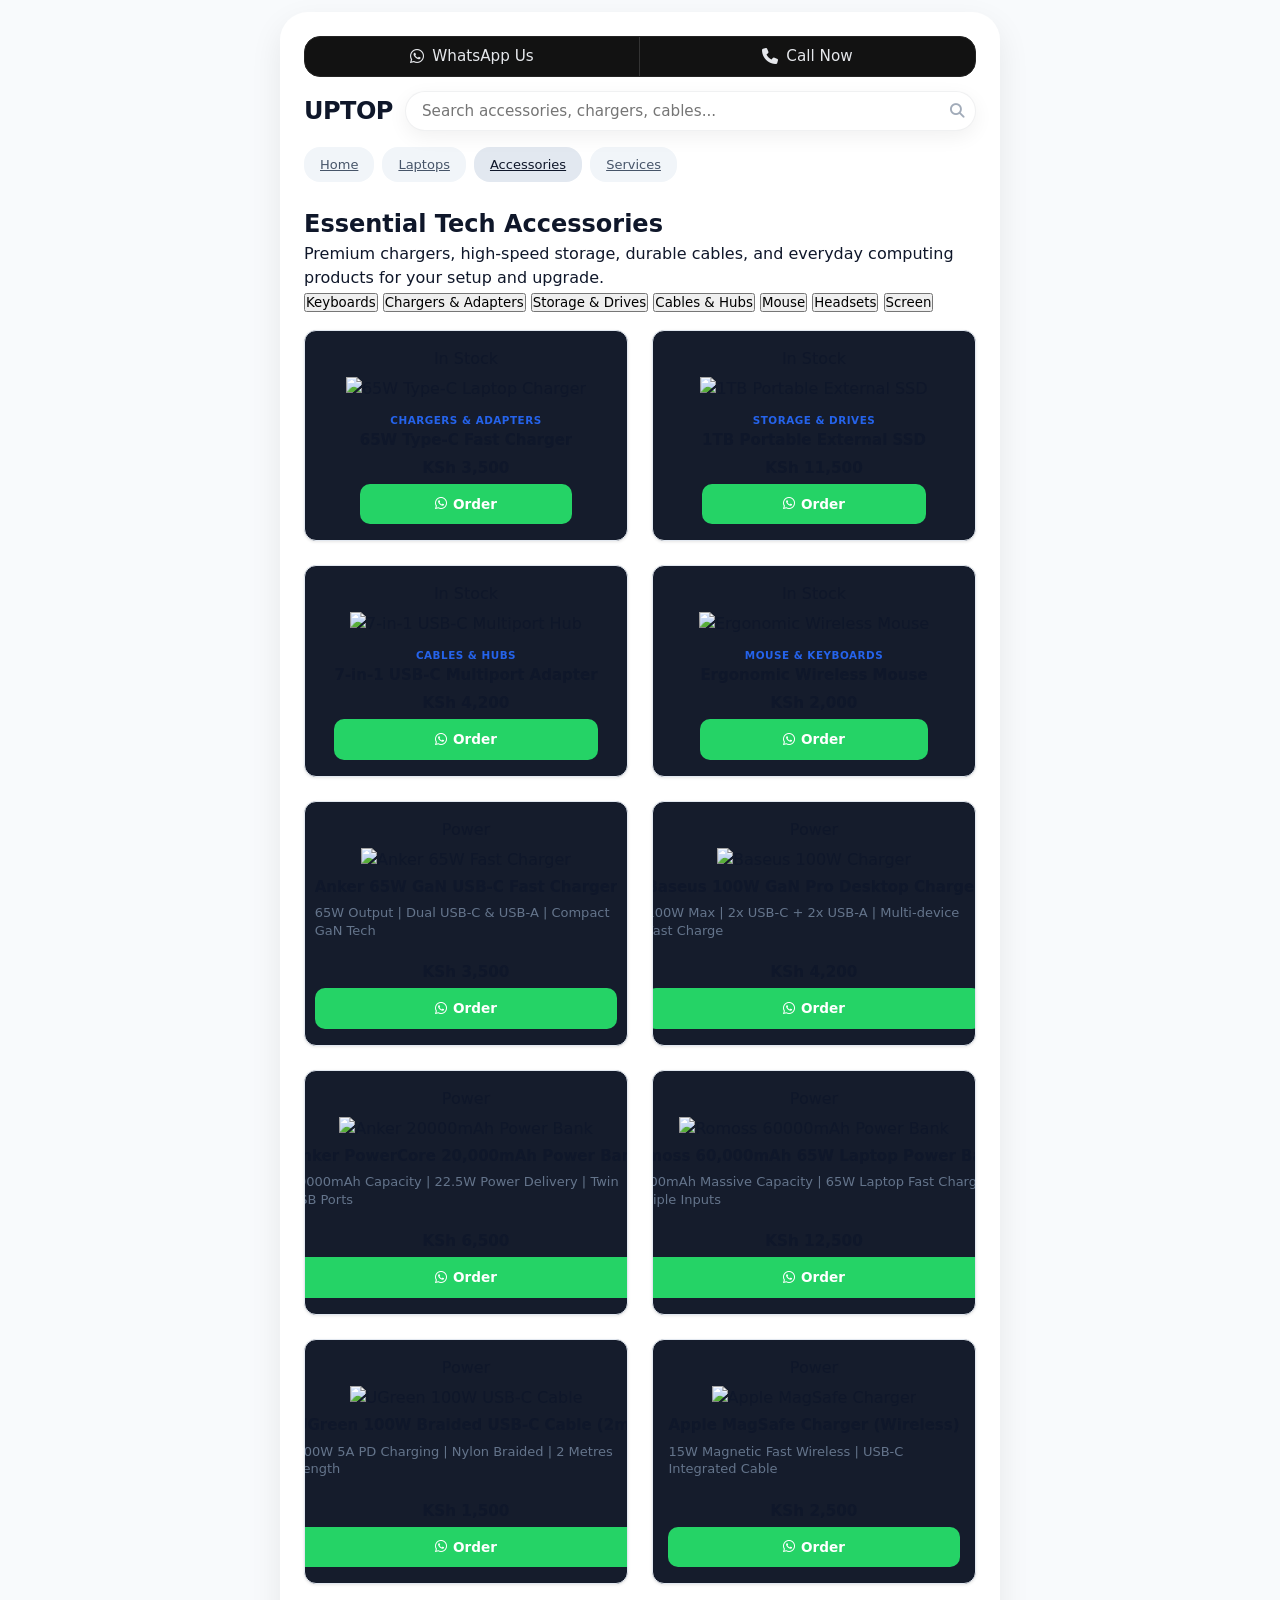
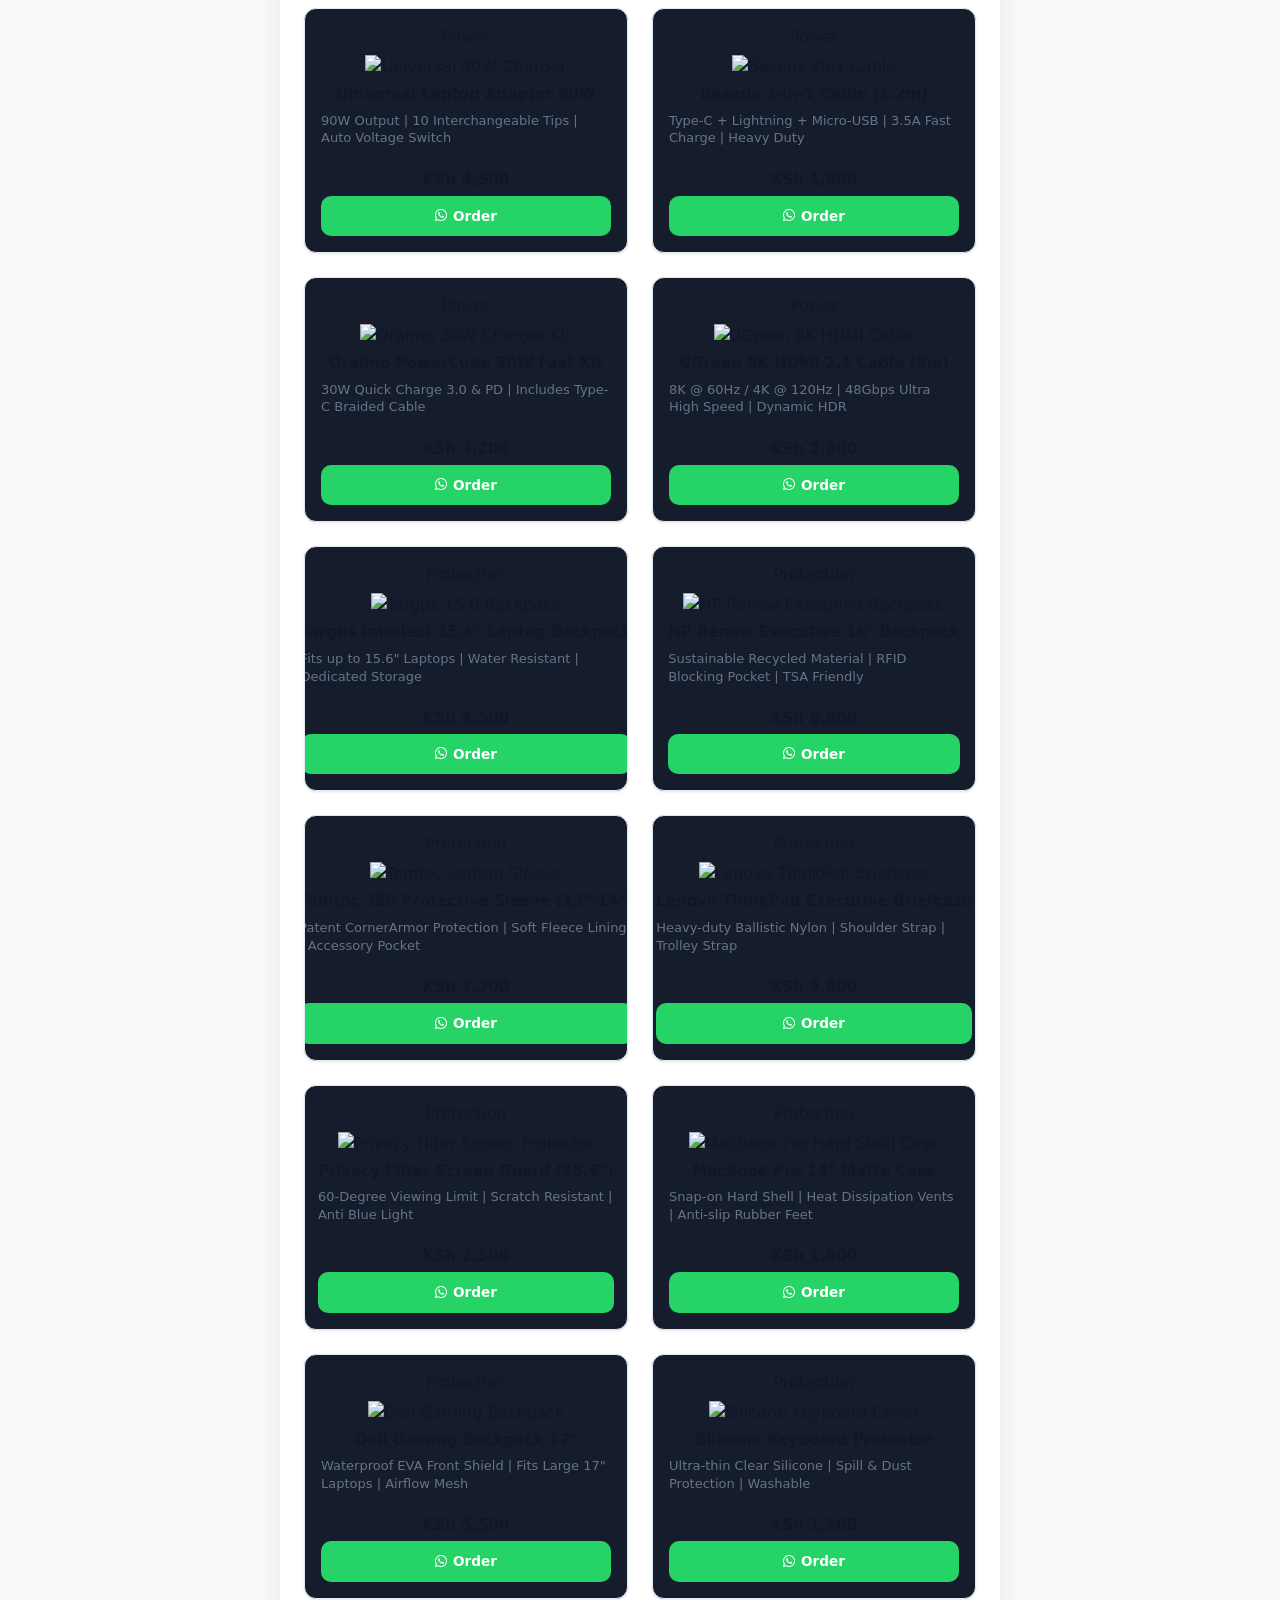
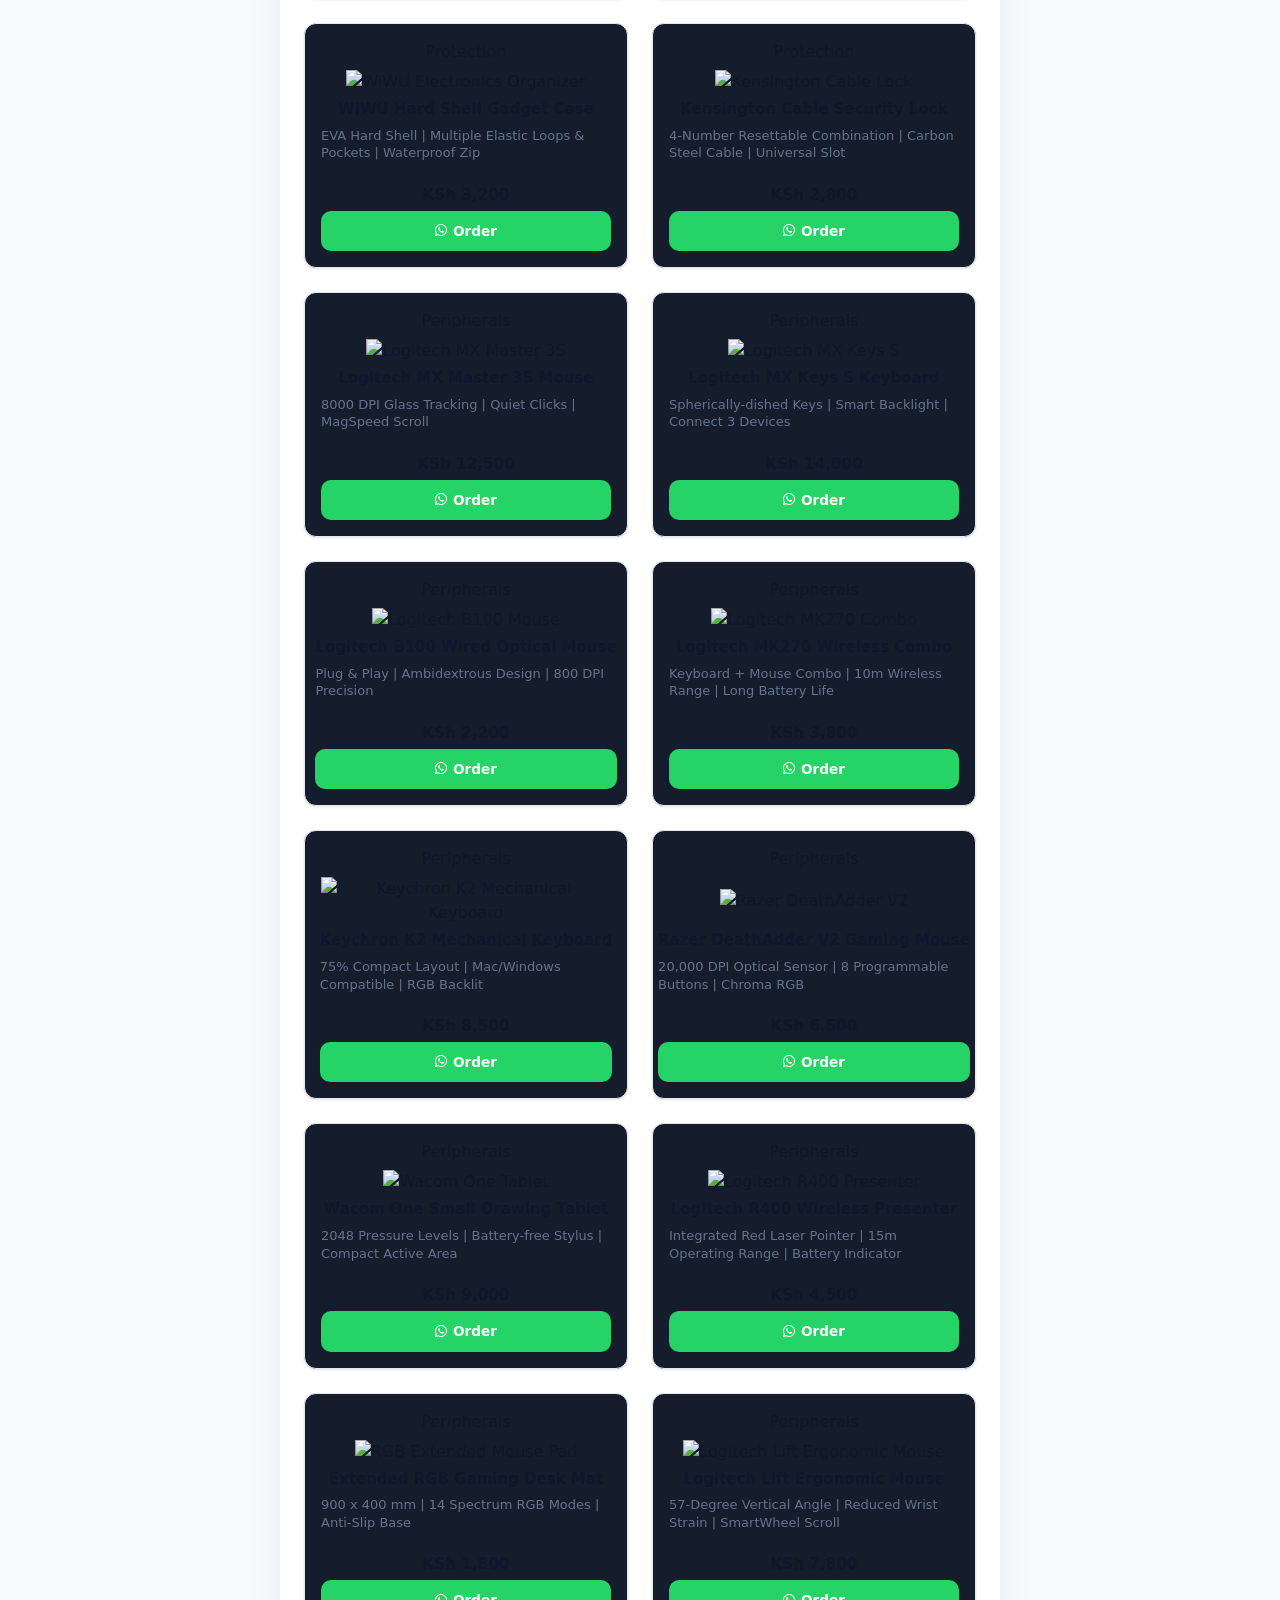
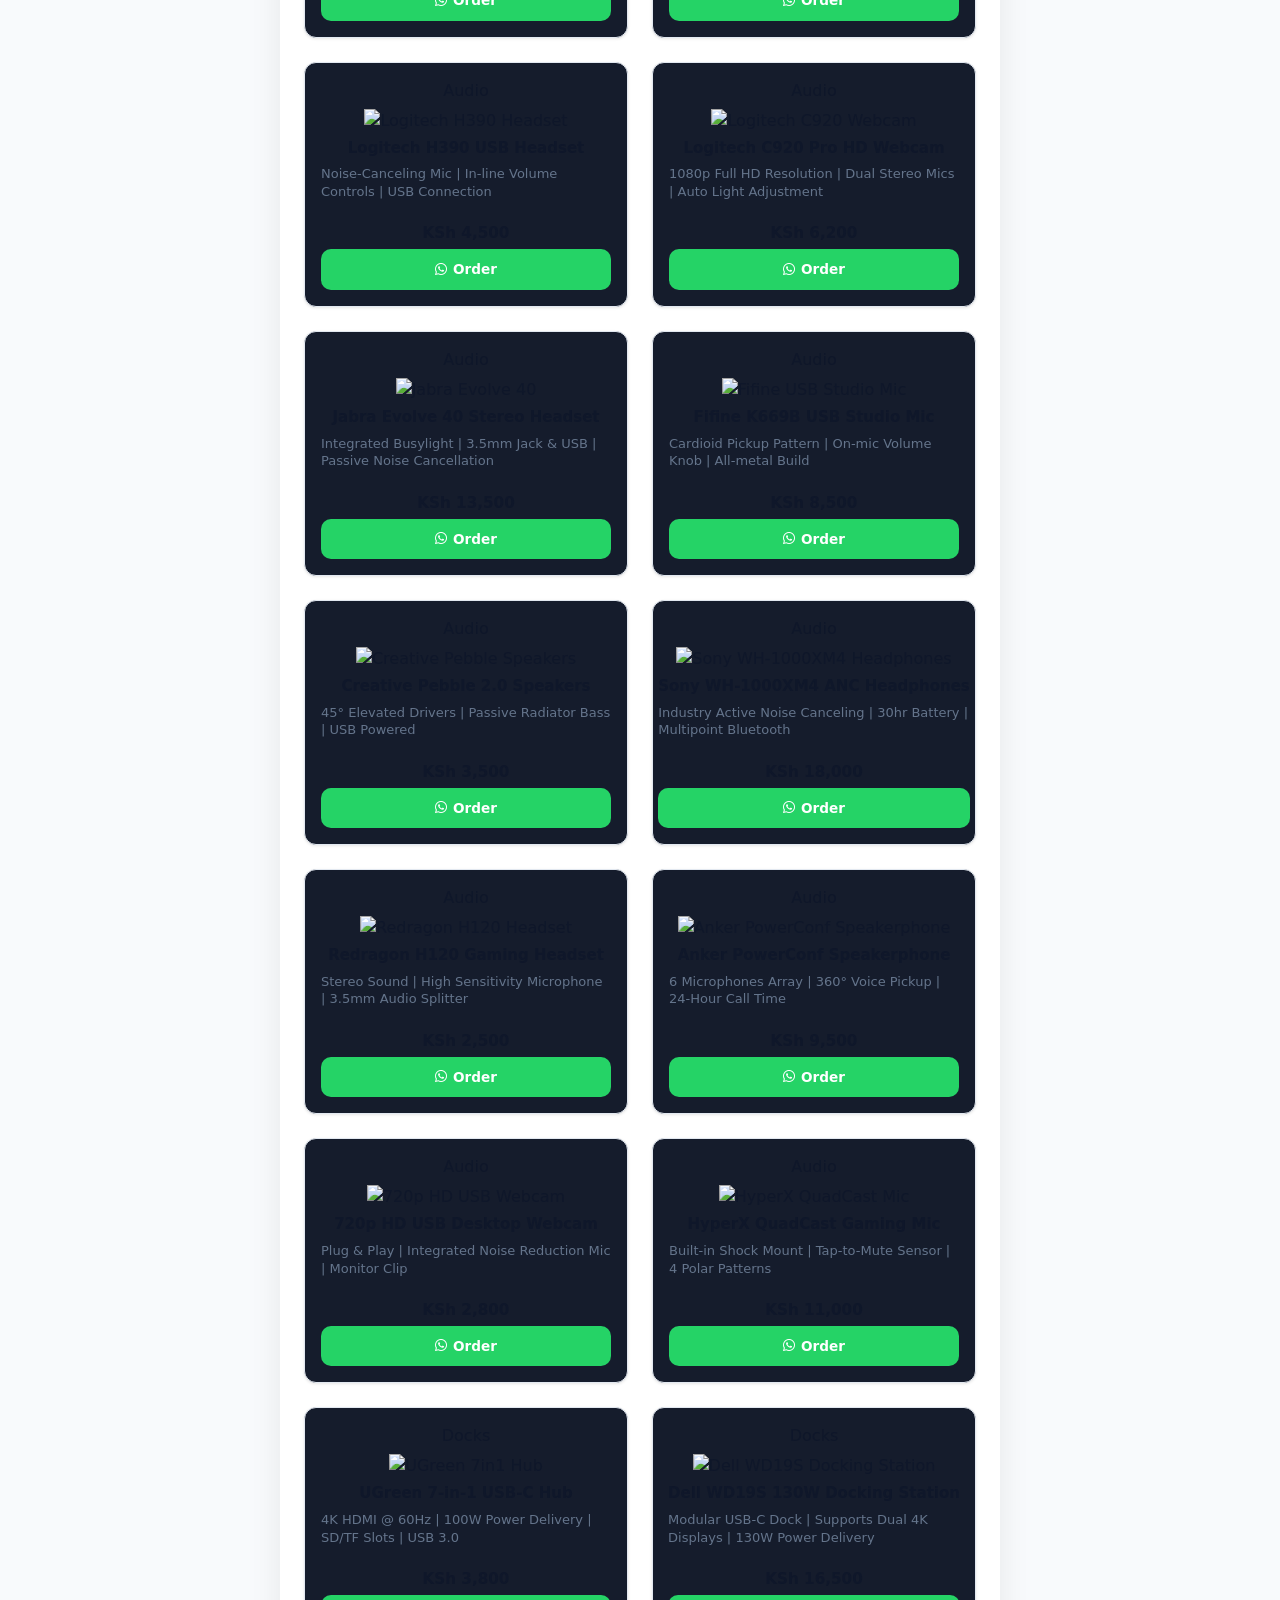
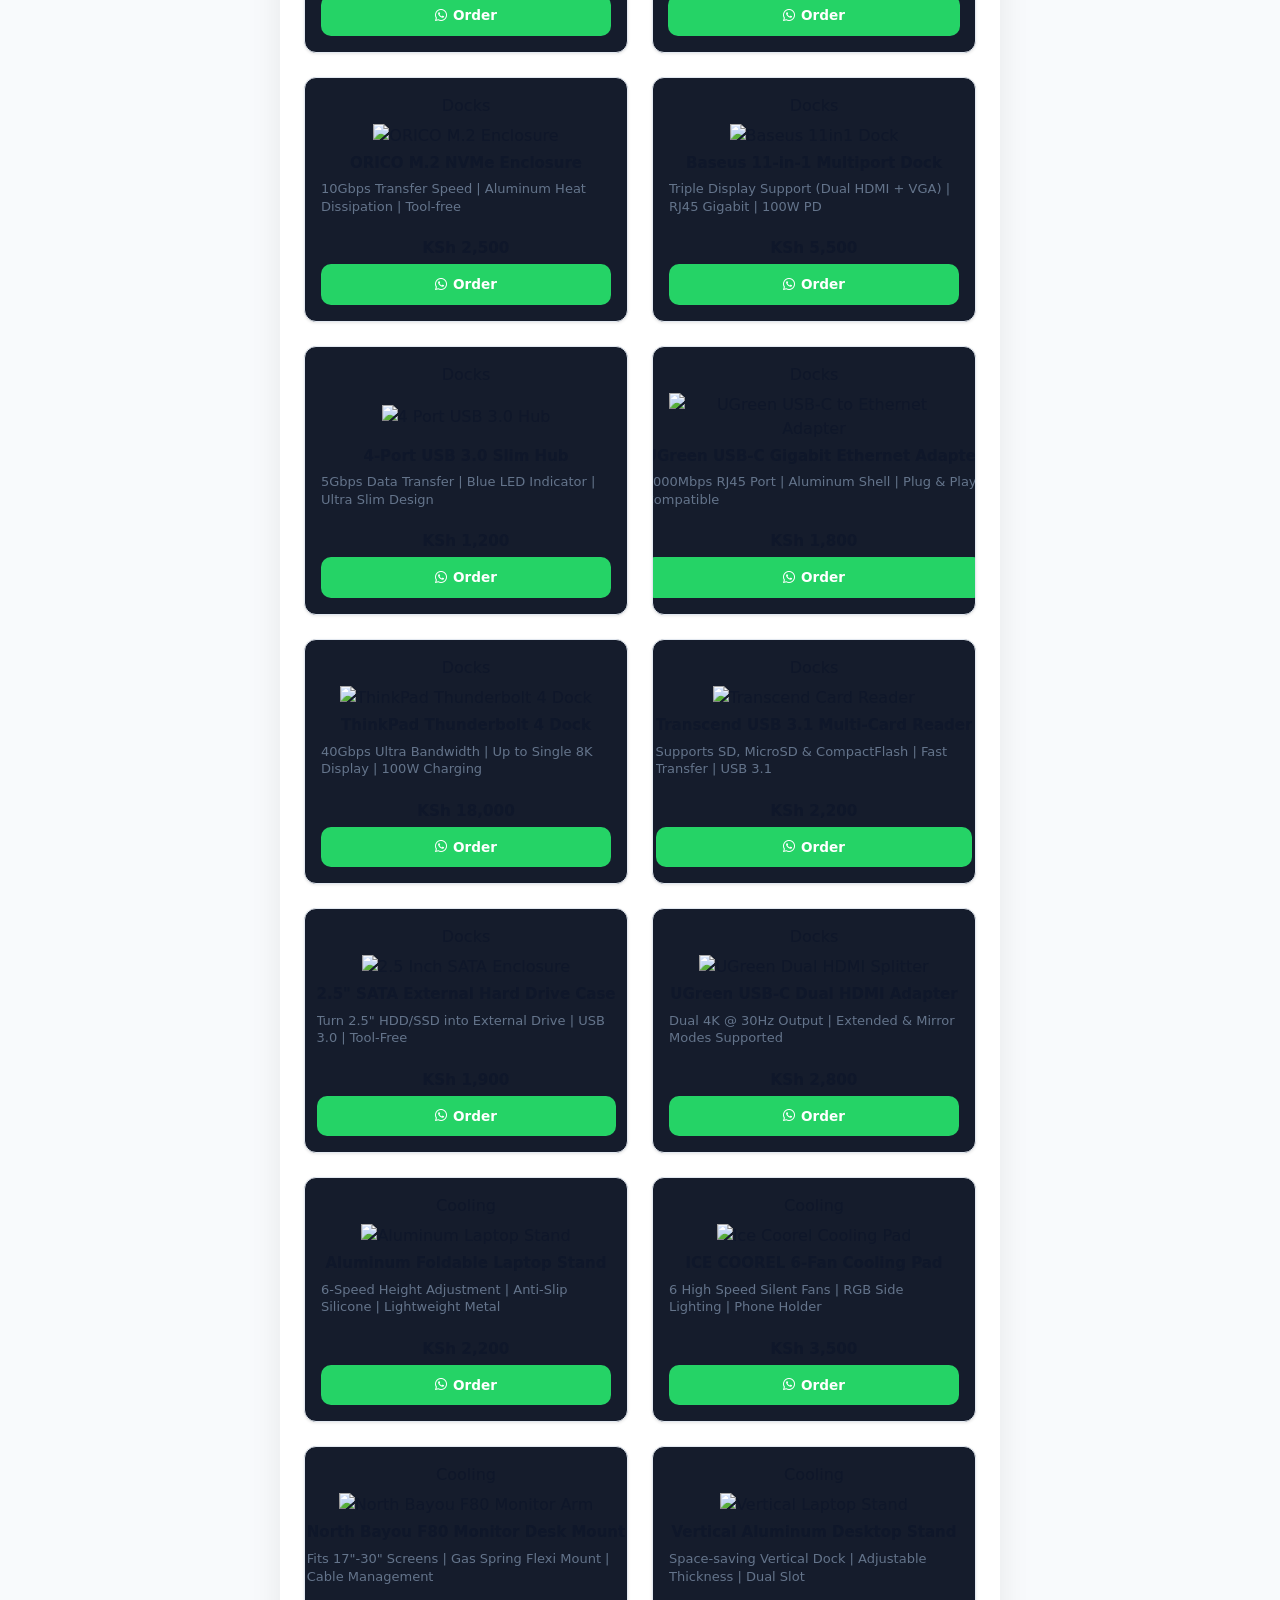
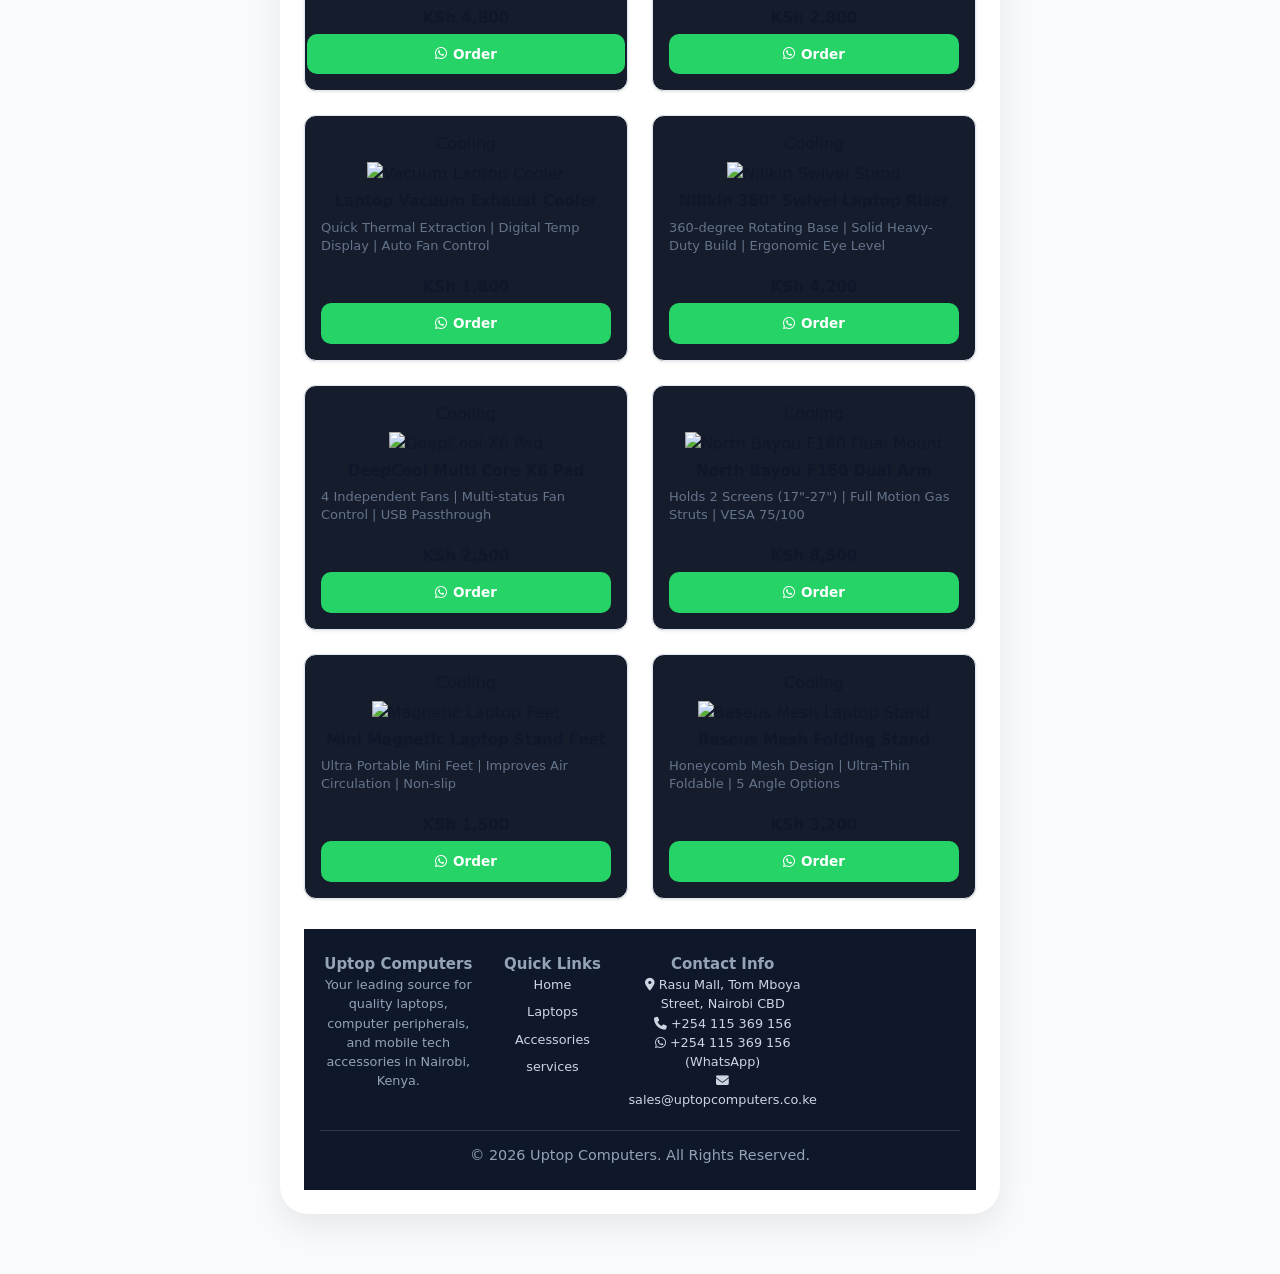
==== commit 25f0b48b: "perfect structures without css corection" ====
--- a/Accessories.html
+++ b/Accessories.html
@@ -1,1219 +1,1129 @@
-<!doctype html>
+<!DOCTYPE html>
 <html lang="en">
-  <head>
-    <meta charset="UTF-8" />
-    <meta name="viewport" content="width=device-width, initial-scale=1.0" />
-    <title>Uptop - Laptop Accessories</title>
-    <link rel="stylesheet" href="css/styles.css" />
-  </head>
-  <body class="accessories-page">
-    <div class="site-wrapper">
-      <header class="navbar">
-        <a href="index.html" class="logo">Uptop</a>
-        <nav class="accessory-nav-links" aria-label="Section links">
-          <a href="index.html">Home</a>
-          <a href="laptops.html">Laptops</a>
-          <a href="services.html">Services</a>
-        </nav>
-        <div class="search-box">
-          <input
-            type="text"
-            id="searchInput"
-            placeholder="Search accessories..."
-            aria-label="Search accessories"
-          />
-          <span class="search-icon">🔍</span>
-        </div>
-        <button class="menu-toggle" aria-label="Toggle Navigation">☰</button>
-      </header>
-
-      <main class="container">
-        <h1 class="page-title">Accessories & Peripherals</h1>
-
-        <!-- Filter and Sort Bar -->
-        <section class="filter-section">
-          <div class="filter-controls">
-            <select
-              class="dropdown-select"
-              id="typeFilter"
-              aria-label="Filter by Category"
-            >
-              <option value="all">All Categories (60)</option>
-              <option value="power">Power & Cables (10)</option>
-              <option value="bags">Carrying & Protection (10)</option>
-              <option value="peripherals">Peripherals & Input (10)</option>
-              <option value="audio">Audio & Comms (10)</option>
-              <option value="docks">Docks & Expansion (10)</option>
-              <option value="cooling">Cooling & Stands (10)</option>
-            </select>
-            <select
-              class="dropdown-select"
-              id="sortSelect"
-              aria-label="Sort products"
-            >
-              <option value="featured">Sort: Featured</option>
-              <option value="low-high">Price: Low to High</option>
-              <option value="high-low">Price: High to Low</option>
-            </select>
+<head>
+  <meta charset="UTF-8">
+  <meta name="viewport" content="width=device-width, initial-scale=1.0">
+  <title>Accessories - Uptop Computers</title>
+  
+  <!-- Fonts & Icons -->
+  <link rel="preconnect" href="https://fonts.googleapis.com">
+  <link rel="preconnect" href="https://fonts.gstatic.com" crossorigin>
+  <link href="https://fonts.googleapis.com/css2?family=Inter:wght@300;400;500;600;700&display=swap" rel="stylesheet">
+  <link rel="stylesheet" href="https://cdnjs.cloudflare.com/ajax/libs/font-awesome/6.4.0/css/all.min.css">
+  
+  <!-- CSS -->
+  <link rel="stylesheet" href="css/styles.css">
+  
+  <!-- JavaScript -->
+  <script src="jss/java.js" defer></script>
+</head>
+<body>
+
+  <div class="app-container">
+    <!-- Top Contact Bar -->
+    <div class="top-contact-bar">
+      <a class="contact-item contact-whatsapp" href="https://wa.me/254115369156">
+        <i class="fa-brands fa-whatsapp"></i>
+        <span>WhatsApp Us</span>
+      </a>
+      <a class="contact-item contact-call" href="tel:254115369156">
+        <i class="fa-solid fa-phone"></i>
+        <span>Call Now</span>
+      </a>
+    </div>
+
+    <!-- Header -->
+    <header class="header">
+      <div class="brand-logo">UPTOP</div>
+      <div class="search-container">
+        <input
+          type="text"
+          class="search-input"
+          placeholder="Search accessories, chargers, cables..."
+          aria-label="Site search"
+        />
+        <i class="fa-solid fa-magnifying-glass search-icon"></i>
+      </div>
+    </header>
+
+    <!-- Navigation -->
+    <nav class="pills-nav">
+      <a class="pill-item" href="index.html">Home</a>
+      <a class="pill-item" href="laptops.html">Laptops</a>
+      <a class="pill-item active" href="accessories.html">Accessories</a>
+      <a class="pill-item" href="services.html">Services</a>
+    </nav>
+  <!-- Main Content Container -->
+<main class="main-content">
+  <div class="content-container">
+
+    <!-- Hero Banner -->
+    <section class="hero-banner">
+      <div class="hero-content">
+        <h1>Essential Tech Accessories</h1>
+        <p>Premium chargers, high-speed storage, durable cables, and everyday computing products for your setup and upgrade.</p>
+      </div>
+    </section>
+
+    <!-- Filter Chips (Single Quick-Access System) -->
+    <section class="filter-section">
+      <div class="chip-container">
+        <button class="chip-btn active" data-filter="keyboards">Keyboards</button>
+        <button class="chip-btn" data-filter="chargers">Chargers & Adapters</button>
+        <button class="chip-btn" data-filter="storage">Storage & Drives</button>
+        <button class="chip-btn" data-filter="cables">Cables & Hubs</button>
+        <button class="chip-btn" data-filter="peripherals">Mouse </button>
+        <button class="chip-btn" data-filter="audio">Headsets</button>
+        <button class="chip-btn" data-filter="screen">Screen</button>
+      </div>
+    </section>
+
+    <!-- Product Grid -->
+<section class="product-section">
+  <div class="product-grid" id="productGrid">
+
+    <!-- ORIGINAL ITEMS -->
+    <article class="product-card" data-category="chargers" data-price="3500" data-title="65W Type-C Fast Charger">
+      <div class="product-badge">In Stock</div>
+      <div class="product-image">
+        <img src="images/65w-charger.jpg" alt="65W Type-C Laptop Charger" loading="lazy">
+      </div>
+      <div class="product-info">
+        <span class="product-category">Chargers & Adapters</span>
+        <h3 class="product-title">65W Type-C Fast Charger</h3>
+        <div class="product-price-row">
+          <span class="product-price">KSh 3,500</span>
+          <a class="whatsapp-btn" href="https://wa.me/254115369156?text=Hi%20Uptop%20Computers,%20I'm%20interested%20in%20the%2065W%20Type-C%20Fast%20Charger" target="_blank" rel="noopener">
+            <i class="fa-brands fa-whatsapp"></i> Order
+          </a>
+        </div>
+      </div>
+    </article>
+
+    <article class="product-card" data-category="storage" data-price="11500" data-title="1TB Portable External SSD">
+      <div class="product-badge">In Stock</div>
+      <div class="product-image">
+        <img src="images/1tb-ssd.jpg" alt="1TB Portable External SSD" loading="lazy">
+      </div>
+      <div class="product-info">
+        <span class="product-category">Storage & Drives</span>
+        <h3 class="product-title">1TB Portable External SSD</h3>
+        <div class="product-price-row">
+          <span class="product-price">KSh 11,500</span>
+          <a class="whatsapp-btn" href="https://wa.me/254115369156?text=Hi%20Uptop%20Computers,%20I'm%20interested%20in%20the%201TB%20Portable%20External%20SSD" target="_blank" rel="noopener">
+            <i class="fa-brands fa-whatsapp"></i> Order
+          </a>
+        </div>
+      </div>
+    </article>
+
+    <article class="product-card" data-category="cables" data-price="4200" data-title="7-in-1 USB-C Multiport Adapter">
+      <div class="product-badge">In Stock</div>
+      <div class="product-image">
+        <img src="images/usb-c-hub.jpg" alt="7-in-1 USB-C Multiport Hub" loading="lazy">
+      </div>
+      <div class="product-info">
+        <span class="product-category">Cables & Hubs</span>
+        <h3 class="product-title">7-in-1 USB-C Multiport Adapter</h3>
+        <div class="product-price-row">
+          <span class="product-price">KSh 4,200</span>
+          <a class="whatsapp-btn" href="https://wa.me/254115369156?text=Hi%20Uptop%20Computers,%20I'm%20interested%20in%20the%207-in-1%20USB-C%20Hub" target="_blank" rel="noopener">
+            <i class="fa-brands fa-whatsapp"></i> Order
+          </a>
+        </div>
+      </div>
+    </article>
+
+    <article class="product-card" data-category="peripherals" data-price="2000" data-title="Ergonomic Wireless Mouse">
+      <div class="product-badge">In Stock</div>
+      <div class="product-image">
+        <img src="images/wireless-mouse.jpg" alt="Ergonomic Wireless Mouse" loading="lazy">
+      </div>
+      <div class="product-info">
+        <span class="product-category">Mouse & Keyboards</span>
+        <h3 class="product-title">Ergonomic Wireless Mouse</h3>
+        <div class="product-price-row">
+          <span class="product-price">KSh 2,000</span>
+          <a class="whatsapp-btn" href="https://wa.me/254115369156?text=Hi%20Uptop%20Computers,%20I'm%20interested%20in%20the%20Ergonomic%20Wireless%20Mouse" target="_blank" rel="noopener">
+            <i class="fa-brands fa-whatsapp"></i> Order
+          </a>
+        </div>
+      </div>
+    </article>
+
+    <!-- CATEGORY 1: POWER & CABLES -->
+    <article class="product-card" data-category="power" data-price="3500" data-title="Anker 65W GaN USB-C Fast Charger" data-specs="65W Fast Charge Dual Port GaN Tech" data-id="acc-pow-01">
+      <div class="product-badge">Power</div>
+      <div class="product-image">
+        <img src="images/accessories/anker-65w.jpg" alt="Anker 65W Fast Charger" loading="lazy" />
+      </div>
+      <div class="product-info">
+        <h3 class="product-title">Anker 65W GaN USB-C Fast Charger</h3>
+        <p class="product-specs">65W Output | Dual USB-C & USB-A | Compact GaN Tech</p>
+        <div class="product-price-row">
+          <span class="product-price">KSh 3,500</span>
+          <a class="whatsapp-btn" href="https://wa.me/254115369156?text=Hello%20Uptop%20Computers,%20I%20want%20to%20order%20the%20Anker%2065W%20GaN%20USB-C%20Fast%20Charger" target="_blank" rel="noopener"><i class="fa-brands fa-whatsapp"></i> Order</a>
+        </div>
+      </div>
+    </article>
+
+    <article class="product-card" data-category="power" data-price="4200" data-title="Baseus 100W GaN Pro Desktop Charger" data-specs="100W Output 4-Ports Fast Charging" data-id="acc-pow-02">
+      <div class="product-badge">Power</div>
+      <div class="product-image">
+        <img src="images/accessories/baseus-100w.jpg" alt="Baseus 100W Charger" loading="lazy" />
+      </div>
+      <div class="product-info">
+        <h3 class="product-title">Baseus 100W GaN Pro Desktop Charger</h3>
+        <p class="product-specs">100W Max | 2x USB-C + 2x USB-A | Multi-device Fast Charge</p>
+        <div class="product-price-row">
+          <span class="product-price">KSh 4,200</span>
+          <a class="whatsapp-btn" href="https://wa.me/254115369156?text=Hello%20Uptop%20Computers,%20I%20want%20to%20order%20the%20Baseus%20100W%20GaN%20Pro%20Desktop%20Charger" target="_blank" rel="noopener"><i class="fa-brands fa-whatsapp"></i> Order</a>
+        </div>
+      </div>
+    </article>
+
+    <article class="product-card" data-category="power" data-price="6500" data-title="Anker PowerCore 20,000mAh Power Bank" data-specs="20000mAh 22.5W Fast Charging PD" data-id="acc-pow-03">
+      <div class="product-badge">Power</div>
+      <div class="product-image">
+        <img src="images/accessories/anker-20k.jpg" alt="Anker 20000mAh Power Bank" loading="lazy" />
+      </div>
+      <div class="product-info">
+        <h3 class="product-title">Anker PowerCore 20,000mAh Power Bank</h3>
+        <p class="product-specs">20000mAh Capacity | 22.5W Power Delivery | Twin USB Ports</p>
+        <div class="product-price-row">
+          <span class="product-price">KSh 6,500</span>
+          <a class="whatsapp-btn" href="https://wa.me/254115369156?text=Hello%20Uptop%20Computers,%20I%20want%20to%20order%20the%20Anker%20PowerCore%2020,000mAh%20Power%20Bank" target="_blank" rel="noopener"><i class="fa-brands fa-whatsapp"></i> Order</a>
+        </div>
+      </div>
+    </article>
+
+    <article class="product-card" data-category="power" data-price="12500" data-title="Romoss 60,000mAh 65W Laptop Power Bank" data-specs="60000mAh 65W PD Laptop Fast Charge" data-id="acc-pow-04">
+      <div class="product-badge">Power</div>
+      <div class="product-image">
+        <img src="images/accessories/romoss-60k.jpg" alt="Romoss 60000mAh Power Bank" loading="lazy" />
+      </div>
+      <div class="product-info">
+        <h3 class="product-title">Romoss 60,000mAh 65W Laptop Power Bank</h3>
+        <p class="product-specs">60000mAh Massive Capacity | 65W Laptop Fast Charge | Multiple Inputs</p>
+        <div class="product-price-row">
+          <span class="product-price">KSh 12,500</span>
+          <a class="whatsapp-btn" href="https://wa.me/254115369156?text=Hello%20Uptop%20Computers,%20I%20want%20to%20order%20the%20Romoss%2060,000mAh%2065W%20Laptop%20Power%20Bank" target="_blank" rel="noopener"><i class="fa-brands fa-whatsapp"></i> Order</a>
+        </div>
+      </div>
+    </article>
+
+    <article class="product-card" data-category="power" data-price="1500" data-title="UGreen 100W Braided USB-C to USB-C Cable (2m)" data-specs="100W 5A PD Fast Charge Nylon Braided 2 Meters" data-id="acc-pow-05">
+      <div class="product-badge">Power</div>
+      <div class="product-image">
+        <img src="images/accessories/ugreen-cable.jpg" alt="UGreen 100W USB-C Cable" loading="lazy" />
+      </div>
+      <div class="product-info">
+        <h3 class="product-title">UGreen 100W Braided USB-C Cable (2m)</h3>
+        <p class="product-specs">100W 5A PD Charging | Nylon Braided | 2 Metres Length</p>
+        <div class="product-price-row">
+          <span class="product-price">KSh 1,500</span>
+          <a class="whatsapp-btn" href="https://wa.me/254115369156?text=Hello%20Uptop%20Computers,%20I%20want%20to%20order%20the%20UGreen%20100W%20Braided%20USB-C%20Cable%20(2m)" target="_blank" rel="noopener"><i class="fa-brands fa-whatsapp"></i> Order</a>
+        </div>
+      </div>
+    </article>
+
+    <article class="product-card" data-category="power" data-price="2500" data-title="Apple MagSafe Charger (Wireless)" data-specs="15W Wireless Fast Charging Magnetic" data-id="acc-pow-06">
+      <div class="product-badge">Power</div>
+      <div class="product-image">
+        <img src="images/accessories/apple-magsafe.jpg" alt="Apple MagSafe Charger" loading="lazy" />
+      </div>
+      <div class="product-info">
+        <h3 class="product-title">Apple MagSafe Charger (Wireless)</h3>
+        <p class="product-specs">15W Magnetic Fast Wireless | USB-C Integrated Cable</p>
+        <div class="product-price-row">
+          <span class="product-price">KSh 2,500</span>
+          <a class="whatsapp-btn" href="https://wa.me/254115369156?text=Hello%20Uptop%20Computers,%20I%20want%20to%20order%20the%20Apple%20MagSafe%20Charger" target="_blank" rel="noopener"><i class="fa-brands fa-whatsapp"></i> Order</a>
+        </div>
+      </div>
+    </article>
+
+    <article class="product-card" data-category="power" data-price="4500" data-title="Universal Laptop Power Adapter 90W" data-specs="90W Universal Tips Auto Voltage Adjustment" data-id="acc-pow-07">
+      <div class="product-badge">Power</div>
+      <div class="product-image">
+        <img src="images/accessories/universal-charger.jpg" alt="Universal 90W Charger" loading="lazy" />
+      </div>
+      <div class="product-info">
+        <h3 class="product-title">Universal Laptop Adapter 90W</h3>
+        <p class="product-specs">90W Output | 10 Interchangeable Tips | Auto Voltage Switch</p>
+        <div class="product-price-row">
+          <span class="product-price">KSh 4,500</span>
+          <a class="whatsapp-btn" href="https://wa.me/254115369156?text=Hello%20Uptop%20Computers,%20I%20want%20to%20order%20the%20Universal%20Laptop%20Adapter%2090W" target="_blank" rel="noopener"><i class="fa-brands fa-whatsapp"></i> Order</a>
+        </div>
+      </div>
+    </article>
+
+    <article class="product-card" data-category="power" data-price="1800" data-title="Baseus 3-in-1 Fast Charging Cable (1.2m)" data-specs="Micro USB Lightning USB-C 3.5A Fast Charge" data-id="acc-pow-08">
+      <div class="product-badge">Power</div>
+      <div class="product-image">
+        <img src="images/accessories/baseus-3in1.jpg" alt="Baseus 3in1 Cable" loading="lazy" />
+      </div>
+      <div class="product-info">
+        <h3 class="product-title">Baseus 3-in-1 Cable (1.2m)</h3>
+        <p class="product-specs">Type-C + Lightning + Micro-USB | 3.5A Fast Charge | Heavy Duty</p>
+        <div class="product-price-row">
+          <span class="product-price">KSh 1,800</span>
+          <a class="whatsapp-btn" href="https://wa.me/254115369156?text=Hello%20Uptop%20Computers,%20I%20want%20to%20order%20the%20Baseus%203-in-1%20Cable%20(1.2m)" target="_blank" rel="noopener"><i class="fa-brands fa-whatsapp"></i> Order</a>
+        </div>
+      </div>
+    </article>
+
+    <article class="product-card" data-category="power" data-price="3200" data-title="Oroimo PowerCube 30W Wall Charger + Cable" data-specs="30W PD QC 3.0 Dual Output Kit" data-id="acc-pow-09">
+      <div class="product-badge">Power</div>
+      <div class="product-image">
+        <img src="images/accessories/oraimo-charger.jpg" alt="Oraimo 30W Charger Kit" loading="lazy" />
+      </div>
+      <div class="product-info">
+        <h3 class="product-title">Oraimo PowerCube 30W Fast Kit</h3>
+        <p class="product-specs">30W Quick Charge 3.0 & PD | Includes Type-C Braided Cable</p>
+        <div class="product-price-row">
+          <span class="product-price">KSh 3,200</span>
+          <a class="whatsapp-btn" href="https://wa.me/254115369156?text=Hello%20Uptop%20Computers,%20I%20want%20to%20order%20the%20Oraimo%20PowerCube%2030W%20Fast%20Kit" target="_blank" rel="noopener"><i class="fa-brands fa-whatsapp"></i> Order</a>
+        </div>
+      </div>
+    </article>
+
+    <article class="product-card" data-category="power" data-price="2800" data-title="UGreen 8k HDMI 2.1 High Speed Cable (3m)" data-specs="8K@60Hz 4K@120Hz 48Gbps HDR VRR" data-id="acc-pow-10">
+      <div class="product-badge">Power</div>
+      <div class="product-image">
+        <img src="images/accessories/ugreen-hdmi.jpg" alt="UGreen 8K HDMI Cable" loading="lazy" />
+      </div>
+      <div class="product-info">
+        <h3 class="product-title">UGreen 8K HDMI 2.1 Cable (3m)</h3>
+        <p class="product-specs">8K @ 60Hz / 4K @ 120Hz | 48Gbps Ultra High Speed | Dynamic HDR</p>
+        <div class="product-price-row">
+          <span class="product-price">KSh 2,800</span>
+          <a class="whatsapp-btn" href="https://wa.me/254115369156?text=Hello%20Uptop%20Computers,%20I%20want%20to%20order%20the%20UGreen%208K%20HDMI%202.1%20Cable%20(3m)" target="_blank" rel="noopener"><i class="fa-brands fa-whatsapp"></i> Order</a>
+        </div>
+      </div>
+    </article>
+
+    <!-- CATEGORY 2: CARRYING & PROTECTION -->
+    <article class="product-card" data-category="bags" data-price="4500" data-title="Targus Intellect 15.6 Inch Laptop Backpack" data-specs="Water Resistant Padded Laptop Compartment Lightweight" data-id="acc-bag-01">
+      <div class="product-badge">Protection</div>
+      <div class="product-image">
+        <img src="images/accessories/targus-backpack.jpg" alt="Targus 15.6 Backpack" loading="lazy" />
+      </div>
+      <div class="product-info">
+        <h3 class="product-title">Targus Intellect 15.6" Laptop Backpack</h3>
+        <p class="product-specs">Fits up to 15.6" Laptops | Water Resistant | Dedicated Storage</p>
+        <div class="product-price-row">
+          <span class="product-price">KSh 4,500</span>
+          <a class="whatsapp-btn" href="https://wa.me/254115369156?text=Hello%20Uptop%20Computers,%20I%20want%20to%20order%20the%20Targus%20Intellect%2015.6%20Laptop%20Backpack" target="_blank" rel="noopener"><i class="fa-brands fa-whatsapp"></i> Order</a>
+        </div>
+      </div>
+    </article>
+
+    <article class="product-card" data-category="bags" data-price="6800" data-title="HP Renew Executive 16-inch Backpack" data-specs="Eco Friendly Recycled Premium Business Backpack" data-id="acc-bag-02">
+      <div class="product-badge">Protection</div>
+      <div class="product-image">
+        <img src="images/accessories/hp-renew.jpg" alt="HP Renew Executive Backpack" loading="lazy" />
+      </div>
+      <div class="product-info">
+        <h3 class="product-title">HP Renew Executive 16" Backpack</h3>
+        <p class="product-specs">Sustainable Recycled Material | RFID Blocking Pocket | TSA Friendly</p>
+        <div class="product-price-row">
+          <span class="product-price">KSh 6,800</span>
+          <a class="whatsapp-btn" href="https://wa.me/254115369156?text=Hello%20Uptop%20Computers,%20I%20want%20to%20order%20the%20HP%20Renew%20Executive%2016-inch%20Backpack" target="_blank" rel="noopener"><i class="fa-brands fa-whatsapp"></i> Order</a>
+        </div>
+      </div>
+    </article>
+
+    <article class="product-card" data-category="bags" data-price="2200" data-title="Tomtoc 360 Protective Sleeve (13-14 inch)" data-specs="CornerArmor Tech Soft Fleece Interior Water Resistant" data-id="acc-bag-03">
+      <div class="product-badge">Protection</div>
+      <div class="product-image">
+        <img src="images/accessories/tomtoc-sleeve.jpg" alt="Tomtoc Laptop Sleeve" loading="lazy" />
+      </div>
+      <div class="product-info">
+        <h3 class="product-title">Tomtoc 360 Protective Sleeve (13"-14")</h3>
+        <p class="product-specs">Patent CornerArmor Protection | Soft Fleece Lining | Accessory Pocket</p>
+        <div class="product-price-row">
+          <span class="product-price">KSh 2,200</span>
+          <a class="whatsapp-btn" href="https://wa.me/254115369156?text=Hello%20Uptop%20Computers,%20I%20want%20to%20order%20the%20Tomtoc%20360%20Protective%20Sleeve" target="_blank" rel="noopener"><i class="fa-brands fa-whatsapp"></i> Order</a>
+        </div>
+      </div>
+    </article>
+
+    <article class="product-card" data-category="bags" data-price="3800" data-title="Lenovo ThinkPad Executive Toploader Briefcase" data-specs="Professional Messenger Bag Durable Ballistic Nylon" data-id="acc-bag-04">
+      <div class="product-badge">Protection</div>
+      <div class="product-image">
+        <img src="images/accessories/thinkpad-briefcase.jpg" alt="Lenovo ThinkPad Briefcase" loading="lazy" />
+      </div>
+      <div class="product-info">
+        <h3 class="product-title">Lenovo ThinkPad Executive Briefcase</h3>
+        <p class="product-specs">Heavy-duty Ballistic Nylon | Shoulder Strap | Trolley Strap</p>
+        <div class="product-price-row">
+          <span class="product-price">KSh 3,800</span>
+          <a class="whatsapp-btn" href="https://wa.me/254115369156?text=Hello%20Uptop%20Computers,%20I%20want%20to%20order%20the%20Lenovo%20ThinkPad%20Executive%20Briefcase" target="_blank" rel="noopener"><i class="fa-brands fa-whatsapp"></i> Order</a>
+        </div>
+      </div>
+    </article>
+
+    <article class="product-card" data-category="bags" data-price="2500" data-title="Privacy Filter Screen Protector (15.6-inch)" data-specs="Anti Glare Anti Peeping Screen Guard Easy Install" data-id="acc-bag-05">
+      <div class="product-badge">Protection</div>
+      <div class="product-image">
+        <img src="images/accessories/privacy-screen.jpg" alt="Privacy Filter Screen Protector" loading="lazy" />
+      </div>
+      <div class="product-info">
+        <h3 class="product-title">Privacy Filter Screen Guard (15.6")</h3>
+        <p class="product-specs">60-Degree Viewing Limit | Scratch Resistant | Anti Blue Light</p>
+        <div class="product-price-row">
+          <span class="product-price">KSh 2,500</span>
+          <a class="whatsapp-btn" href="https://wa.me/254115369156?text=Hello%20Uptop%20Computers,%20I%20want%20to%20order%20the%20Privacy%20Filter%20Screen%20Guard%20(15.6)" target="_blank" rel="noopener"><i class="fa-brands fa-whatsapp"></i> Order</a>
+        </div>
+      </div>
+    </article>
+
+    <article class="product-card" data-category="bags" data-price="1800" data-title="Hard Shell Case for MacBook Pro 14-inch" data-specs="Clear Matte Hard Shell Shock Absorbent Ventilation" data-id="acc-bag-06">
+      <div class="product-badge">Protection</div>
+      <div class="product-image">
+        <img src="images/accessories/macbook-case.jpg" alt="MacBook Pro Hard Shell Case" loading="lazy" />
+      </div>
+      <div class="product-info">
+        <h3 class="product-title">MacBook Pro 14" Matte Case</h3>
+        <p class="product-specs">Snap-on Hard Shell | Heat Dissipation Vents | Anti-slip Rubber Feet</p>
+        <div class="product-price-row">
+          <span class="product-price">KSh 1,800</span>
+          <a class="whatsapp-btn" href="https://wa.me/254115369156?text=Hello%20Uptop%20Computers,%20I%20want%20to%20order%20the%20MacBook%20Pro%2014%20Matte%20Case" target="_blank" rel="noopener"><i class="fa-brands fa-whatsapp"></i> Order</a>
+        </div>
+      </div>
+    </article>
+
+    <article class="product-card" data-category="bags" data-price="5500" data-title="Dell Gaming Backpack 17-inch" data-specs="Waterproof Front Shield Reflecive Accents Fits 17inch" data-id="acc-bag-07">
+      <div class="product-badge">Protection</div>
+      <div class="product-image">
+        <img src="images/accessories/dell-gaming-bag.jpg" alt="Dell Gaming Backpack" loading="lazy" />
+      </div>
+      <div class="product-info">
+        <h3 class="product-title">Dell Gaming Backpack 17"</h3>
+        <p class="product-specs">Waterproof EVA Front Shield | Fits Large 17" Laptops | Airflow Mesh</p>
+        <div class="product-price-row">
+          <span class="product-price">KSh 5,500</span>
+          <a class="whatsapp-btn" href="https://wa.me/254115369156?text=Hello%20Uptop%20Computers,%20I%20want%20to%20order%20the%20Dell%20Gaming%20Backpack%2017" target="_blank" rel="noopener"><i class="fa-brands fa-whatsapp"></i> Order</a>
+        </div>
+      </div>
+    </article>
+
+    <article class="product-card" data-category="bags" data-price="1200" data-title="Silicone Keyboard Cover Protector for Laptops" data-specs="Dustproof Waterproof Washable Universal Fit" data-id="acc-bag-08">
+      <div class="product-badge">Protection</div>
+      <div class="product-image">
+        <img src="images/accessories/keyboard-cover.jpg" alt="Silicone Keyboard Cover" loading="lazy" />
+      </div>
+      <div class="product-info">
+        <h3 class="product-title">Silicone Keyboard Protector</h3>
+        <p class="product-specs">Ultra-thin Clear Silicone | Spill & Dust Protection | Washable</p>
+        <div class="product-price-row">
+          <span class="product-price">KSh 1,200</span>
+          <a class="whatsapp-btn" href="https://wa.me/254115369156?text=Hello%20Uptop%20Computers,%20I%20want%20to%20order%20the%20Silicone%20Keyboard%20Protector" target="_blank" rel="noopener"><i class="fa-brands fa-whatsapp"></i> Order</a>
+        </div>
+      </div>
+    </article>
+
+    <article class="product-card" data-category="bags" data-price="3200" data-title="WiWU Hard Shell Gadget Storage Organizer" data-specs="Cable Electronics Organizer Bag Shockproof" data-id="acc-bag-09">
+      <div class="product-badge">Protection</div>
+      <div class="product-image">
+        <img src="images/accessories/wiwu-organizer.jpg" alt="WiWU Electronics Organizer" loading="lazy" />
+      </div>
+      <div class="product-info">
+        <h3 class="product-title">WiWU Hard Shell Gadget Case</h3>
+        <p class="product-specs">EVA Hard Shell | Multiple Elastic Loops & Pockets | Waterproof Zip</p>
+        <div class="product-price-row">
+          <span class="product-price">KSh 3,200</span>
+          <a class="whatsapp-btn" href="https://wa.me/254115369156?text=Hello%20Uptop%20Computers,%20I%20want%20to%20order%20the%20WiWU%20Hard%20Shell%20Gadget%20Case" target="_blank" rel="noopener"><i class="fa-brands fa-whatsapp"></i> Order</a>
+        </div>
+      </div>
+    </article>
+
+    <article class="product-card" data-category="bags" data-price="2800" data-title="Kensington Combination Cable Laptop Lock" data-specs="T-Bar Locking Tech Cut Resistant Carbon Steel Cable" data-id="acc-bag-10">
+      <div class="product-badge">Protection</div>
+      <div class="product-image">
+        <img src="images/accessories/kensington-lock.jpg" alt="Kensington Cable Lock" loading="lazy" />
+      </div>
+      <div class="product-info">
+        <h3 class="product-title">Kensington Cable Security Lock</h3>
+        <p class="product-specs">4-Number Resettable Combination | Carbon Steel Cable | Universal Slot</p>
+        <div class="product-price-row">
+          <span class="product-price">KSh 2,800</span>
+          <a class="whatsapp-btn" href="https://wa.me/254115369156?text=Hello%20Uptop%20Computers,%20I%20want%20to%20order%20the%20Kensington%20Cable%20Security%20Lock" target="_blank" rel="noopener"><i class="fa-brands fa-whatsapp"></i> Order</a>
+        </div>
+      </div>
+    </article>
+
+    <!-- CATEGORY 3: PERIPHERALS & INPUT -->
+    <article class="product-card" data-category="peripherals" data-price="12500" data-title="Logitech MX Master 3S Wireless Mouse" data-specs="8K DPI Quiet Clicks Electromagnetic Scroll Wheel" data-id="acc-per-01">
+      <div class="product-badge">Peripherals</div>
+      <div class="product-image">
+        <img src="images/accessories/mx-master-3s.jpg" alt="Logitech MX Master 3S" loading="lazy" />
+      </div>
+      <div class="product-info">
+        <h3 class="product-title">Logitech MX Master 3S Mouse</h3>
+        <p class="product-specs">8000 DPI Glass Tracking | Quiet Clicks | MagSpeed Scroll</p>
+        <div class="product-price-row">
+          <span class="product-price">KSh 12,500</span>
+          <a class="whatsapp-btn" href="https://wa.me/254115369156?text=Hello%20Uptop%20Computers,%20I%20want%20to%20order%20the%20Logitech%20MX%20Master%203S%20Mouse" target="_blank" rel="noopener"><i class="fa-brands fa-whatsapp"></i> Order</a>
+        </div>
+      </div>
+    </article>
+
+    <article class="product-card" data-category="peripherals" data-price="14000" data-title="Logitech MX Keys S Wireless Keyboard" data-specs="Smart Backlighting Multi Device Low Profile Typing" data-id="acc-per-02">
+      <div class="product-badge">Peripherals</div>
+      <div class="product-image">
+        <img src="images/accessories/mx-keys-s.jpg" alt="Logitech MX Keys S" loading="lazy" />
+      </div>
+      <div class="product-info">
+        <h3 class="product-title">Logitech MX Keys S Keyboard</h3>
+        <p class="product-specs">Spherically-dished Keys | Smart Backlight | Connect 3 Devices</p>
+        <div class="product-price-row">
+          <span class="product-price">KSh 14,000</span>
+          <a class="whatsapp-btn" href="https://wa.me/254115369156?text=Hello%20Uptop%20Computers,%20I%20want%20to%20order%20the%20Logitech%20MX%20Keys%20S%20Keyboard" target="_blank" rel="noopener"><i class="fa-brands fa-whatsapp"></i> Order</a>
+        </div>
+      </div>
+    </article>
+
+    <article class="product-card" data-category="peripherals" data-price="2200" data-title="Logitech B100 Optical USB Wired Mouse" data-specs="Simple Ambidextrous Plug Play Optical 800 DPI" data-id="acc-per-03">
+      <div class="product-badge">Peripherals</div>
+      <div class="product-image">
+        <img src="images/accessories/logitech-b100.jpg" alt="Logitech B100 Mouse" loading="lazy" />
+      </div>
+      <div class="product-info">
+        <h3 class="product-title">Logitech B100 Wired Optical Mouse</h3>
+        <p class="product-specs">Plug & Play | Ambidextrous Design | 800 DPI Precision</p>
+        <div class="product-price-row">
+          <span class="product-price">KSh 2,200</span>
+          <a class="whatsapp-btn" href="https://wa.me/254115369156?text=Hello%20Uptop%20Computers,%20I%20want%20to%20order%20the%20Logitech%20B100%20Wired%20Optical%20Mouse" target="_blank" rel="noopener"><i class="fa-brands fa-whatsapp"></i> Order</a>
+        </div>
+      </div>
+    </article>
+
+    <article class="product-card" data-category="peripherals" data-price="3800" data-title="Logitech MK270 Wireless Keyboard and Mouse Combo" data-specs="2.4GHz Wireless Long Battery Life Spill Resistant" data-id="acc-per-04">
+      <div class="product-badge">Peripherals</div>
+      <div class="product-image">
+        <img src="images/accessories/mk270-combo.jpg" alt="Logitech MK270 Combo" loading="lazy" />
+      </div>
+      <div class="product-info">
+        <h3 class="product-title">Logitech MK270 Wireless Combo</h3>
+        <p class="product-specs">Keyboard + Mouse Combo | 10m Wireless Range | Long Battery Life</p>
+        <div class="product-price-row">
+          <span class="product-price">KSh 3,800</span>
+          <a class="whatsapp-btn" href="https://wa.me/254115369156?text=Hello%20Uptop%20Computers,%20I%20want%20to%20order%20the%20Logitech%20MK270%20Wireless%20Combo" target="_blank" rel="noopener"><i class="fa-brands fa-whatsapp"></i> Order</a>
+        </div>
+      </div>
+    </article>
+
+    <article class="product-card" data-category="peripherals" data-price="8500" data-title="Keychron K2 Mechanical Keyboard (Hot-swappable)" data-specs="75 Percent Layout Wireless Bluetooth RGB Backlit" data-id="acc-per-05">
+      <div class="product-badge">Peripherals</div>
+      <div class="product-image">
+        <img src="images/accessories/keychron-k2.jpg" alt="Keychron K2 Mechanical Keyboard" loading="lazy" />
+      </div>
+      <div class="product-info">
+        <h3 class="product-title">Keychron K2 Mechanical Keyboard</h3>
+        <p class="product-specs">75% Compact Layout | Mac/Windows Compatible | RGB Backlit</p>
+        <div class="product-price-row">
+          <span class="product-price">KSh 8,500</span>
+          <a class="whatsapp-btn" href="https://wa.me/254115369156?text=Hello%20Uptop%20Computers,%20I%20want%20to%20order%20the%20Keychron%20K2%20Mechanical%20Keyboard" target="_blank" rel="noopener"><i class="fa-brands fa-whatsapp"></i> Order</a>
+        </div>
+      </div>
+    </article>
+
+    <article class="product-card" data-category="peripherals" data-price="6500" data-title="Razer DeathAdder V2 Gaming Mouse" data-specs="20K DPI Focus+ Optical Sensor Speedflex Cable" data-id="acc-per-06">
+      <div class="product-badge">Peripherals</div>
+      <div class="product-image">
+        <img src="images/accessories/razer-deathadder.jpg" alt="Razer DeathAdder V2" loading="lazy" />
+      </div>
+      <div class="product-info">
+        <h3 class="product-title">Razer DeathAdder V2 Gaming Mouse</h3>
+        <p class="product-specs">20,000 DPI Optical Sensor | 8 Programmable Buttons | Chroma RGB</p>
+        <div class="product-price-row">
+          <span class="product-price">KSh 6,500</span>
+          <a class="whatsapp-btn" href="https://wa.me/254115369156?text=Hello%20Uptop%20Computers,%20I%20want%20to%20order%20the%20Razer%20DeathAdder%20V2%20Gaming%20Mouse" target="_blank" rel="noopener"><i class="fa-brands fa-whatsapp"></i> Order</a>
+        </div>
+      </div>
+    </article>
+
+    <article class="product-card" data-category="peripherals" data-price="9000" data-title="Wacom One By Small Graphic Drawing Tablet" data-specs="Pressure Sensitive Pen Compact Size Digital Art" data-id="acc-per-07">
+      <div class="product-badge">Peripherals</div>
+      <div class="product-image">
+        <img src="images/accessories/wacom-one.jpg" alt="Wacom One Tablet" loading="lazy" />
+      </div>
+      <div class="product-info">
+        <h3 class="product-title">Wacom One Small Drawing Tablet</h3>
+        <p class="product-specs">2048 Pressure Levels | Battery-free Stylus | Compact Active Area</p>
+        <div class="product-price-row">
+          <span class="product-price">KSh 9,000</span>
+          <a class="whatsapp-btn" href="https://wa.me/254115369156?text=Hello%20Uptop%20Computers,%20I%20want%20to%20order%20the%20Wacom%20One%20Small%20Drawing%20Tablet" target="_blank" rel="noopener"><i class="fa-brands fa-whatsapp"></i> Order</a>
+        </div>
+      </div>
+    </article>
+
+    <article class="product-card" data-category="peripherals" data-price="4500" data-title="Logitech R400 Wireless Presenter Clicker" data-specs="Red Laser Pointer 15m Range Intuitive Controls" data-id="acc-per-08">
+      <div class="product-badge">Peripherals</div>
+      <div class="product-image">
+        <img src="images/accessories/logitech-r400.jpg" alt="Logitech R400 Presenter" loading="lazy" />
+      </div>
+      <div class="product-info">
+        <h3 class="product-title">Logitech R400 Wireless Presenter</h3>
+        <p class="product-specs">Integrated Red Laser Pointer | 15m Operating Range | Battery Indicator</p>
+        <div class="product-price-row">
+          <span class="product-price">KSh 4,500</span>
+          <a class="whatsapp-btn" href="https://wa.me/254115369156?text=Hello%20Uptop%20Computers,%20I%20want%20to%20order%20the%20Logitech%20R400%20Wireless%20Presenter" target="_blank" rel="noopener"><i class="fa-brands fa-whatsapp"></i> Order</a>
+        </div>
+      </div>
+    </article>
+
+    <article class="product-card" data-category="peripherals" data-price="1800" data-title="Extended RGB Desk Pad Mouse Pad (900x400mm)" data-specs="Waterproof Non Slip Rubber Base LED Lighting" data-id="acc-per-09">
+      <div class="product-badge">Peripherals</div>
+      <div class="product-image">
+        <img src="images/accessories/rgb-mousepad.jpg" alt="RGB Extended Mouse Pad" loading="lazy" />
+      </div>
+      <div class="product-info">
+        <h3 class="product-title">Extended RGB Gaming Desk Mat</h3>
+        <p class="product-specs">900 x 400 mm | 14 Spectrum RGB Modes | Anti-Slip Base</p>
+        <div class="product-price-row">
+          <span class="product-price">KSh 1,800</span>
+          <a class="whatsapp-btn" href="https://wa.me/254115369156?text=Hello%20Uptop%20Computers,%20I%20want%20to%20order%20the%20Extended%20RGB%20Gaming%20Desk%20Mat" target="_blank" rel="noopener"><i class="fa-brands fa-whatsapp"></i> Order</a>
+        </div>
+      </div>
+    </article>
+
+    <article class="product-card" data-category="peripherals" data-price="7800" data-title="Logitech Lift Vertical Ergonomic Wireless Mouse" data-specs="Ergonomic 57 Degree Angle Soft Grip Silent Clicks" data-id="acc-per-10">
+      <div class="product-badge">Peripherals</div>
+      <div class="product-image">
+        <img src="images/accessories/logitech-lift.jpg" alt="Logitech Lift Ergonomic Mouse" loading="lazy" />
+      </div>
+      <div class="product-info">
+        <h3 class="product-title">Logitech Lift Ergonomic Mouse</h3>
+        <p class="product-specs">57-Degree Vertical Angle | Reduced Wrist Strain | SmartWheel Scroll</p>
+        <div class="product-price-row">
+          <span class="product-price">KSh 7,800</span>
+          <a class="whatsapp-btn" href="https://wa.me/254115369156?text=Hello%20Uptop%20Computers,%20I%20want%20to%20order%20the%20Logitech%20Lift%20Ergonomic%20Mouse" target="_blank" rel="noopener"><i class="fa-brands fa-whatsapp"></i> Order</a>
+        </div>
+      </div>
+    </article>
+
+    <!-- CATEGORY 4: AUDIO & COMMS -->
+    <article class="product-card" data-category="audio" data-price="4500" data-title="Logitech H390 USB Computer Headset" data-specs="Noise Cancelling Mic In Line Controls USB Plug Play" data-id="acc-aud-01">
+      <div class="product-badge">Audio</div>
+      <div class="product-image">
+        <img src="images/accessories/logitech-h390.jpg" alt="Logitech H390 Headset" loading="lazy" />
+      </div>
+      <div class="product-info">
+        <h3 class="product-title">Logitech H390 USB Headset</h3>
+        <p class="product-specs">Noise-Canceling Mic | In-line Volume Controls | USB Connection</p>
+        <div class="product-price-row">
+          <span class="product-price">KSh 4,500</span>
+          <a class="whatsapp-btn" href="https://wa.me/254115369156?text=Hello%20Uptop%20Computers,%20I%20want%20to%20order%20the%20Logitech%20H390%20USB%20Headset" target="_blank" rel="noopener"><i class="fa-brands fa-whatsapp"></i> Order</a>
+        </div>
+      </div>
+    </article>
+
+    <article class="product-card" data-category="audio" data-price="6200" data-title="Logitech C920 Pro HD Webcam (1080p)" data-specs="Full HD 1080p 30fps Stereo Audio Light Correction" data-id="acc-aud-02">
+      <div class="product-badge">Audio</div>
+      <div class="product-image">
+        <img src="images/accessories/logitech-c920.jpg" alt="Logitech C920 Webcam" loading="lazy" />
+      </div>
+      <div class="product-info">
+        <h3 class="product-title">Logitech C920 Pro HD Webcam</h3>
+        <p class="product-specs">1080p Full HD Resolution | Dual Stereo Mics | Auto Light Adjustment</p>
+        <div class="product-price-row">
+          <span class="product-price">KSh 6,200</span>
+          <a class="whatsapp-btn" href="https://wa.me/254115369156?text=Hello%20Uptop%20Computers,%20I%20want%20to%20order%20the%20Logitech%20C920%20Pro%20HD%20Webcam" target="_blank" rel="noopener"><i class="fa-brands fa-whatsapp"></i> Order</a>
+        </div>
+      </div>
+    </article>
+
+    <article class="product-card" data-category="audio" data-price="13500" data-title="Jabra Evolve 40 Professional Headset" data-specs="Busy Light 3.5mm and USB Call Control Noise Isolation" data-id="acc-aud-03">
+      <div class="product-badge">Audio</div>
+      <div class="product-image">
+        <img src="images/accessories/jabra-evolve-40.jpg" alt="Jabra Evolve 40" loading="lazy" />
+      </div>
+      <div class="product-info">
+        <h3 class="product-title">Jabra Evolve 40 Stereo Headset</h3>
+        <p class="product-specs">Integrated Busylight | 3.5mm Jack & USB | Passive Noise Cancellation</p>
+        <div class="product-price-row">
+          <span class="product-price">KSh 13,500</span>
+          <a class="whatsapp-btn" href="https://wa.me/254115369156?text=Hello%20Uptop%20Computers,%20I%20want%20to%20order%20the%20Jabra%20Evolve%2040%20Stereo%20Headset" target="_blank" rel="noopener"><i class="fa-brands fa-whatsapp"></i> Order</a>
+        </div>
+      </div>
+    </article>
+
+    <article class="product-card" data-category="audio" data-price="8500" data-title="Fifine K669B USB Studio Condenser Microphone" data-specs="Cardioid Pick Up Metal Body Gain Control Streaming Mic" data-id="acc-aud-04">
+      <div class="product-badge">Audio</div>
+      <div class="product-image">
+        <img src="images/accessories/fifine-k669b.jpg" alt="Fifine USB Studio Mic" loading="lazy" />
+      </div>
+      <div class="product-info">
+        <h3 class="product-title">Fifine K669B USB Studio Mic</h3>
+        <p class="product-specs">Cardioid Pickup Pattern | On-mic Volume Knob | All-metal Build</p>
+        <div class="product-price-row">
+          <span class="product-price">KSh 8,500</span>
+          <a class="whatsapp-btn" href="https://wa.me/254115369156?text=Hello%20Uptop%20Computers,%20I%20want%20to%20order%20the%20Fifine%20K669B%20USB%20Studio%20Mic" target="_blank" rel="noopener"><i class="fa-brands fa-whatsapp"></i> Order</a>
+        </div>
+      </div>
+    </article>
+
+    <article class="product-card" data-category="audio" data-price="3500" data-title="Creative Pebble 2.0 USB Desktop Speakers" data-specs="Far Field Drivers Passive Radiators 45 Degree Angle" data-id="acc-aud-05">
+      <div class="product-badge">Audio</div>
+      <div class="product-image">
+        <img src="images/accessories/creative-pebble.jpg" alt="Creative Pebble Speakers" loading="lazy" />
+      </div>
+      <div class="product-info">
+        <h3 class="product-title">Creative Pebble 2.0 Speakers</h3>
+        <p class="product-specs">45° Elevated Drivers | Passive Radiator Bass | USB Powered</p>
+        <div class="product-price-row">
+          <span class="product-price">KSh 3,500</span>
+          <a class="whatsapp-btn" href="https://wa.me/254115369156?text=Hello%20Uptop%20Computers,%20I%20want%20to%20order%20the%20Creative%20Pebble%202.0%20Speakers" target="_blank" rel="noopener"><i class="fa-brands fa-whatsapp"></i> Order</a>
+        </div>
+      </div>
+    </article>
+
+    <article class="product-card" data-category="audio" data-price="18000" data-title="Sony WH-1000XM4 Noise Canceling Headphones" data-specs="Industry Leading ANC 30hr Battery Touch Sensor Controls" data-id="acc-aud-06">
+      <div class="product-badge">Audio</div>
+      <div class="product-image">
+        <img src="images/accessories/sony-xm4.jpg" alt="Sony WH-1000XM4 Headphones" loading="lazy" />
+      </div>
+      <div class="product-info">
+        <h3 class="product-title">Sony WH-1000XM4 ANC Headphones</h3>
+        <p class="product-specs">Industry Active Noise Canceling | 30hr Battery | Multipoint Bluetooth</p>
+        <div class="product-price-row">
+          <span class="product-price">KSh 18,000</span>
+          <a class="whatsapp-btn" href="https://wa.me/254115369156?text=Hello%20Uptop%20Computers,%20I%20want%20to%20order%20the%20Sony%20WH-1000XM4%20ANC%20Headphones" target="_blank" rel="noopener"><i class="fa-brands fa-whatsapp"></i> Order</a>
+        </div>
+      </div>
+    </article>
+
+    <article class="product-card" data-category="audio" data-price="2500" data-title="Redragon H120 Gaming Headset with Mic" data-specs="3.5mm Stereo Surround Sound Lightweight Soft Earpads" data-id="acc-aud-07">
+      <div class="product-badge">Audio</div>
+      <div class="product-image">
+        <img src="images/accessories/redragon-h120.jpg" alt="Redragon H120 Headset" loading="lazy" />
+      </div>
+      <div class="product-info">
+        <h3 class="product-title">Redragon H120 Gaming Headset</h3>
+        <p class="product-specs">Stereo Sound | High Sensitivity Microphone | 3.5mm Audio Splitter</p>
+        <div class="product-price-row">
+          <span class="product-price">KSh 2,500</span>
+          <a class="whatsapp-btn" href="https://wa.me/254115369156?text=Hello%20Uptop%20Computers,%20I%20want%20to%20order%20the%20Redragon%20H120%20Gaming%20Headset" target="_blank" rel="noopener"><i class="fa-brands fa-whatsapp"></i> Order</a>
+        </div>
+      </div>
+    </article>
+
+    <article class="product-card" data-category="audio" data-price="9500" data-title="Anker PowerConf Bluetooth Speakerphone" data-specs="6 Mics 360 Degree Voice Pickup Conference Speaker" data-id="acc-aud-08">
+      <div class="product-badge">Audio</div>
+      <div class="product-image">
+        <img src="images/accessories/anker-powerconf.jpg" alt="Anker PowerConf Speakerphone" loading="lazy" />
+      </div>
+      <div class="product-info">
+        <h3 class="product-title">Anker PowerConf Speakerphone</h3>
+        <p class="product-specs">6 Microphones Array | 360° Voice Pickup | 24-Hour Call Time</p>
+        <div class="product-price-row">
+          <span class="product-price">KSh 9,500</span>
+          <a class="whatsapp-btn" href="https://wa.me/254115369156?text=Hello%20Uptop%20Computers,%20I%20want%20to%20order%20the%20Anker%20PowerConf%20Speakerphone" target="_blank" rel="noopener"><i class="fa-brands fa-whatsapp"></i> Order</a>
+        </div>
+      </div>
+    </article>
+
+    <article class="product-card" data-category="audio" data-price="2800" data-title="720p HD Webcam with Built-in Noise Mic" data-specs="Driverless USB Web Cam Rotatable Clip" data-id="acc-aud-09">
+      <div class="product-badge">Audio</div>
+      <div class="product-image">
+        <img src="images/accessories/720p-webcam.jpg" alt="720p HD USB Webcam" loading="lazy" />
+      </div>
+      <div class="product-info">
+        <h3 class="product-title">720p HD USB Desktop Webcam</h3>
+        <p class="product-specs">Plug & Play | Integrated Noise Reduction Mic | Monitor Clip</p>
+        <div class="product-price-row">
+          <span class="product-price">KSh 2,800</span>
+          <a class="whatsapp-btn" href="https://wa.me/254115369156?text=Hello%20Uptop%20Computers,%20I%20want%20to%20order%20the%20720p%20HD%20USB%20Desktop%20Webcam" target="_blank" rel="noopener"><i class="fa-brands fa-whatsapp"></i> Order</a>
+        </div>
+      </div>
+    </article>
+
+    <article class="product-card" data-category="audio" data-price="11000" data-title="HyperX QuadCast Standalone Gaming Mic" data-specs="Anti Vibration Shock Mount Tap to Mute Sensor RGB" data-id="acc-aud-10">
+      <div class="product-badge">Audio</div>
+      <div class="product-image">
+        <img src="images/accessories/hyperx-quadcast.jpg" alt="HyperX QuadCast Mic" loading="lazy" />
+      </div>
+      <div class="product-info">
+        <h3 class="product-title">HyperX QuadCast Gaming Mic</h3>
+        <p class="product-specs">Built-in Shock Mount | Tap-to-Mute Sensor | 4 Polar Patterns</p>
+        <div class="product-price-row">
+          <span class="product-price">KSh 11,000</span>
+          <a class="whatsapp-btn" href="https://wa.me/254115369156?text=Hello%20Uptop%20Computers,%20I%20want%20to%20order%20the%20HyperX%20QuadCast%20Gaming%20Mic" target="_blank" rel="noopener"><i class="fa-brands fa-whatsapp"></i> Order</a>
+        </div>
+      </div>
+    </article>
+
+    <!-- CATEGORY 5: DOCKS & EXPANSION -->
+    <article class="product-card" data-category="docks" data-price="3800" data-title="UGreen 7-in-1 USB-C Hub Adapter" data-specs="4K HDMI 100W PD 2x USB 3.0 SD TF Card Reader" data-id="acc-doc-01">
+      <div class="product-badge">Docks</div>
+      <div class="product-image">
+        <img src="images/accessories/ugreen-7in1.jpg" alt="UGreen 7in1 Hub" loading="lazy" />
+      </div>
+      <div class="product-info">
+        <h3 class="product-title">UGreen 7-in-1 USB-C Hub</h3>
+        <p class="product-specs">4K HDMI @ 60Hz | 100W Power Delivery | SD/TF Slots | USB 3.0</p>
+        <div class="product-price-row">
+          <span class="product-price">KSh 3,800</span>
+          <a class="whatsapp-btn" href="https://wa.me/254115369156?text=Hello%20Uptop%20Computers,%20I%20want%20to%20order%20the%20UGreen%207-in-1%20USB-C%20Hub" target="_blank" rel="noopener"><i class="fa-brands fa-whatsapp"></i> Order</a>
+        </div>
+      </div>
+    </article>
+
+    <article class="product-card" data-category="docks" data-price="16500" data-title="Dell WD19S 130W USB-C Docking Station" data-specs="Dual DisplayPort HDMI Gigabit Ethernet 130W Power" data-id="acc-doc-02">
+      <div class="product-badge">Docks</div>
+      <div class="product-image">
+        <img src="images/accessories/dell-wd19s.jpg" alt="Dell WD19S Docking Station" loading="lazy" />
+      </div>
+      <div class="product-info">
+        <h3 class="product-title">Dell WD19S 130W Docking Station</h3>
+        <p class="product-specs">Modular USB-C Dock | Supports Dual 4K Displays | 130W Power Delivery</p>
+        <div class="product-price-row">
+          <span class="product-price">KSh 16,500</span>
+          <a class="whatsapp-btn" href="https://wa.me/254115369156?text=Hello%20Uptop%20Computers,%20I%20want%20to%20order%20the%20Dell%20WD19S%20130W%20Docking%20Station" target="_blank" rel="noopener"><i class="fa-brands fa-whatsapp"></i> Order</a>
+        </div>
+      </div>
+    </article>
+
+    <article class="product-card" data-category="docks" data-price="2500" data-title="ORICO NVMe M.2 SSD Enclosure (10Gbps)" data-specs="USB 3.1 Gen2 Aluminum Alloy High Speed Transmission" data-id="acc-doc-03">
+      <div class="product-badge">Docks</div>
+      <div class="product-image">
+        <img src="images/accessories/orico-nvme.jpg" alt="ORICO M.2 Enclosure" loading="lazy" />
+      </div>
+      <div class="product-info">
+        <h3 class="product-title">ORICO M.2 NVMe Enclosure</h3>
+        <p class="product-specs">10Gbps Transfer Speed | Aluminum Heat Dissipation | Tool-free</p>
+        <div class="product-price-row">
+          <span class="product-price">KSh 2,500</span>
+          <a class="whatsapp-btn" href="https://wa.me/254115369156?text=Hello%20Uptop%20Computers,%20I%20want%20to%20order%20the%20ORICO%20M.2%20NVMe%20Enclosure" target="_blank" rel="noopener"><i class="fa-brands fa-whatsapp"></i> Order</a>
+        </div>
+      </div>
+    </article>
+
+    <article class="product-card" data-category="docks" data-price="5500" data-title="Baseus 11-in-1 Dual HDMI USB-C Dock" data-specs="Dual 4K HDMI VGA Gigabit RJ45 100W PD 3x USB 3.0" data-id="acc-doc-04">
+      <div class="product-badge">Docks</div>
+      <div class="product-image">
+        <img src="images/accessories/baseus-11in1.jpg" alt="Baseus 11in1 Dock" loading="lazy" />
+      </div>
+      <div class="product-info">
+        <h3 class="product-title">Baseus 11-in-1 Multiport Dock</h3>
+        <p class="product-specs">Triple Display Support (Dual HDMI + VGA) | RJ45 Gigabit | 100W PD</p>
+        <div class="product-price-row">
+          <span class="product-price">KSh 5,500</span>
+          <a class="whatsapp-btn" href="https://wa.me/254115369156?text=Hello%20Uptop%20Computers,%20I%20want%20to%20order%20the%20Baseus%2011-in-1%20Multiport%20Dock" target="_blank" rel="noopener"><i class="fa-brands fa-whatsapp"></i> Order</a>
+        </div>
+      </div>
+    </article>
+
+    <article class="product-card" data-category="docks" data-price="1200" data-title="USB 3.0 High Speed 4-Port Compact Hub" data-specs="5Gbps Fast Sync Plug Play Slim Portable" data-id="acc-doc-05">
+      <div class="product-badge">Docks</div>
+      <div class="product-image">
+        <img src="images/accessories/usb3-hub.jpg" alt="4 Port USB 3.0 Hub" loading="lazy" />
+      </div>
+      <div class="product-info">
+        <h3 class="product-title">4-Port USB 3.0 Slim Hub</h3>
+        <p class="product-specs">5Gbps Data Transfer | Blue LED Indicator | Ultra Slim Design</p>
+        <div class="product-price-row">
+          <span class="product-price">KSh 1,200</span>
+          <a class="whatsapp-btn" href="https://wa.me/254115369156?text=Hello%20Uptop%20Computers,%20I%20want%20to%20order%20the%204-Port%20USB%203.0%20Slim%20Hub" target="_blank" rel="noopener"><i class="fa-brands fa-whatsapp"></i> Order</a>
+        </div>
+      </div>
+    </article>
+
+    <article class="product-card" data-category="docks" data-price="1800" data-title="UGreen USB-C to Ethernet RJ45 Adapter" data-specs="1000Mbps Gigabit Network LAN Converter" data-id="acc-doc-06">
+      <div class="product-badge">Docks</div>
+      <div class="product-image">
+        <img src="images/accessories/ugreen-ethernet.jpg" alt="UGreen USB-C to Ethernet Adapter" loading="lazy" />
+      </div>
+      <div class="product-info">
+        <h3 class="product-title">UGreen USB-C Gigabit Ethernet Adapter</h3>
+        <p class="product-specs">1000Mbps RJ45 Port | Aluminum Shell | Plug & Play Compatible</p>
+        <div class="product-price-row">
+          <span class="product-price">KSh 1,800</span>
+          <a class="whatsapp-btn" href="https://wa.me/254115369156?text=Hello%20Uptop%20Computers,%20I%20want%20to%20order%20the%20UGreen%20USB-C%20Gigabit%20Ethernet%20Adapter" target="_blank" rel="noopener"><i class="fa-brands fa-whatsapp"></i> Order</a>
+        </div>
+      </div>
+    </article>
+
+    <article class="product-card" data-category="docks" data-price="18000" data-title="Lenovo ThinkPad Universal Thunderbolt 4 Dock" data-specs="40Gbps 8K Single Display 4K Quad Display 100W Charging" data-id="acc-doc-07">
+      <div class="product-badge">Docks</div>
+      <div class="product-image">
+        <img src="images/accessories/thinkpad-dock.jpg" alt="ThinkPad Thunderbolt 4 Dock" loading="lazy" />
+      </div>
+      <div class="product-info">
+        <h3 class="product-title">ThinkPad Thunderbolt 4 Dock</h3>
+        <p class="product-specs">40Gbps Ultra Bandwidth | Up to Single 8K Display | 100W Charging</p>
+        <div class="product-price-row">
+          <span class="product-price">KSh 18,000</span>
+          <a class="whatsapp-btn" href="https://wa.me/254115369156?text=Hello%20Uptop%20Computers,%20I%20want%20to%20order%20the%20ThinkPad%20Thunderbolt%204%20Dock" target="_blank" rel="noopener"><i class="fa-brands fa-whatsapp"></i> Order</a>
+        </div>
+      </div>
+    </article>
+
+    <article class="product-card" data-category="docks" data-price="2200" data-title="Transcend Multi-Card Reader USB 3.1" data-specs="SDHC SDXC MicroSD CompactFlash High Speed" data-id="acc-doc-08">
+      <div class="product-badge">Docks</div>
+      <div class="product-image">
+        <img src="images/accessories/transcend-reader.jpg" alt="Transcend Card Reader" loading="lazy" />
+      </div>
+      <div class="product-info">
+        <h3 class="product-title">Transcend USB 3.1 Multi-Card Reader</h3>
+        <p class="product-specs">Supports SD, MicroSD & CompactFlash | Fast Transfer | USB 3.1</p>
+        <div class="product-price-row">
+          <span class="product-price">KSh 2,200</span>
+          <a class="whatsapp-btn" href="https://wa.me/254115369156?text=Hello%20Uptop%20Computers,%20I%20want%20to%20order%20the%20Transcend%20USB%203.1%20Multi-Card%20Reader" target="_blank" rel="noopener"><i class="fa-brands fa-whatsapp"></i> Order</a>
+        </div>
+      </div>
+    </article>
+
+    <article class="product-card" data-category="docks" data-price="1900" data-title="2.5 Inch SATA External Hard Drive Enclosure" data-specs="USB 3.0 Tool Free Transparent SSD HDD Case" data-id="acc-doc-09">
+      <div class="product-badge">Docks</div>
+      <div class="product-image">
+        <img src="images/accessories/sata-enclosure.jpg" alt="2.5 Inch SATA Enclosure" loading="lazy" />
+      </div>
+      <div class="product-info">
+        <h3 class="product-title">2.5" SATA External Hard Drive Case</h3>
+        <p class="product-specs">Turn 2.5" HDD/SSD into External Drive | USB 3.0 | Tool-Free</p>
+        <div class="product-price-row">
+          <span class="product-price">KSh 1,900</span>
+          <a class="whatsapp-btn" href="https://wa.me/254115369156?text=Hello%20Uptop%20Computers,%20I%20want%20to%20order%20the%202.5%20SATA%20External%20Hard%20Drive%20Case" target="_blank" rel="noopener"><i class="fa-brands fa-whatsapp"></i> Order</a>
+        </div>
+      </div>
+    </article>
+
+    <article class="product-card" data-category="docks" data-price="2800" data-title="UGreen USB-C to Dual HDMI Splitter Adapter" data-specs="Dual 4K Display Extended Desktop Mode" data-id="acc-doc-10">
+      <div class="product-badge">Docks</div>
+      <div class="product-image">
+        <img src="images/accessories/ugreen-dual-hdmi.jpg" alt="UGreen Dual HDMI Splitter" loading="lazy" />
+      </div>
+      <div class="product-info">
+        <h3 class="product-title">UGreen USB-C Dual HDMI Adapter</h3>
+        <p class="product-specs">Dual 4K @ 30Hz Output | Extended & Mirror Modes Supported</p>
+        <div class="product-price-row">
+          <span class="product-price">KSh 2,800</span>
+          <a class="whatsapp-btn" href="https://wa.me/254115369156?text=Hello%20Uptop%20Computers,%20I%20want%20to%20order%20the%20UGreen%20USB-C%20Dual%20HDMI%20Adapter" target="_blank" rel="noopener"><i class="fa-brands fa-whatsapp"></i> Order</a>
+        </div>
+      </div>
+    </article>
+
+    <!-- CATEGORY 6: COOLING & STANDS -->
+    <article class="product-card" data-category="cooling" data-price="2200" data-title="Aluminum Foldable Laptop Stand (Adjustable)" data-specs="Ergonomic Height Adjustable Heat Dissipation Portable" data-id="acc-coo-01">
+      <div class="product-badge">Cooling</div>
+      <div class="product-image">
+        <img src="images/accessories/aluminum-stand.jpg" alt="Aluminum Laptop Stand" loading="lazy" />
+      </div>
+      <div class="product-info">
+        <h3 class="product-title">Aluminum Foldable Laptop Stand</h3>
+        <p class="product-specs">6-Speed Height Adjustment | Anti-Slip Silicone | Lightweight Metal</p>
+        <div class="product-price-row">
+          <span class="product-price">KSh 2,200</span>
+          <a class="whatsapp-btn" href="https://wa.me/254115369156?text=Hello%20Uptop%20Computers,%20I%20want%20to%20order%20the%20Aluminum%20Foldable%20Laptop%20Stand" target="_blank" rel="noopener"><i class="fa-brands fa-whatsapp"></i> Order</a>
+        </div>
+      </div>
+    </article>
+
+    <article class="product-card" data-category="cooling" data-price="3500" data-title="ICE COOREL RGB Gaming Laptop Cooling Pad" data-specs="6 Quiet Fans Dual USB Ports Speed Control Fits 17inch" data-id="acc-coo-02">
+      <div class="product-badge">Cooling</div>
+      <div class="product-image">
+        <img src="images/accessories/ice-coorel.jpg" alt="Ice Coorel Cooling Pad" loading="lazy" />
+      </div>
+      <div class="product-info">
+        <h3 class="product-title">ICE COOREL 6-Fan Cooling Pad</h3>
+        <p class="product-specs">6 High Speed Silent Fans | RGB Side Lighting | Phone Holder</p>
+        <div class="product-price-row">
+          <span class="product-price">KSh 3,500</span>
+          <a class="whatsapp-btn" href="https://wa.me/254115369156?text=Hello%20Uptop%20Computers,%20I%20want%20to%20order%20the%20ICE%20COOREL%206-Fan%20Cooling%20Pad" target="_blank" rel="noopener"><i class="fa-brands fa-whatsapp"></i> Order</a>
+        </div>
+      </div>
+    </article>
+
+    <article class="product-card" data-category="cooling" data-price="4800" data-title="North Bayou F80 Gas Spring Monitor Arm" data-specs="17 to 30 inch Monitors Full Motion Desk Mount VESA" data-id="acc-coo-03">
+      <div class="product-badge">Cooling</div>
+      <div class="product-image">
+        <img src="images/accessories/nb-f80.jpg" alt="North Bayou F80 Monitor Arm" loading="lazy" />
+      </div>
+      <div class="product-info">
+        <h3 class="product-title">North Bayou F80 Monitor Desk Mount</h3>
+        <p class="product-specs">Fits 17"-30" Screens | Gas Spring Flexi Mount | Cable Management</p>
+        <div class="product-price-row">
+          <span class="product-price">KSh 4,800</span>
+          <a class="whatsapp-btn" href="https://wa.me/254115369156?text=Hello%20Uptop%20Computers,%20I%20want%20to%20order%20the%20North%20Bayou%20F80%20Monitor%20Desk%20Mount" target="_blank" rel="noopener"><i class="fa-brands fa-whatsapp"></i> Order</a>
+        </div>
+      </div>
+    </article>
+
+    <article class="product-card" data-category="cooling" data-price="2800" data-title="Vertical Desktop Stand for Laptops & MacBooks" data-specs="Space Saving Aluminum Dock Dual Slot Adjustable Width" data-id="acc-coo-04">
+      <div class="product-badge">Cooling</div>
+      <div class="product-image">
+        <img src="images/accessories/vertical-stand.jpg" alt="Vertical Laptop Stand" loading="lazy" />
+      </div>
+      <div class="product-info">
+        <h3 class="product-title">Vertical Aluminum Desktop Stand</h3>
+        <p class="product-specs">Space-saving Vertical Dock | Adjustable Thickness | Dual Slot</p>
+        <div class="product-price-row">
+          <span class="product-price">KSh 2,800</span>
+          <a class="whatsapp-btn" href="https://wa.me/254115369156?text=Hello%20Uptop%20Computers,%20I%20want%20to%20order%20the%20Vertical%20Aluminum%20Desktop%20Stand" target="_blank" rel="noopener"><i class="fa-brands fa-whatsapp"></i> Order</a>
+        </div>
+      </div>
+    </article>
+
+    <article class="product-card" data-category="cooling" data-price="1800" data-title="Climate Vacuum Laptop Cooler (Exhaust Fan)" data-specs="Direct Temperature Display Extraction Cooling USB" data-id="acc-coo-05">
+      <div class="product-badge">Cooling</div>
+      <div class="product-image">
+        <img src="images/accessories/vacuum-cooler.jpg" alt="Vacuum Laptop Cooler" loading="lazy" />
+      </div>
+      <div class="product-info">
+        <h3 class="product-title">Laptop Vacuum Exhaust Cooler</h3>
+        <p class="product-specs">Quick Thermal Extraction | Digital Temp Display | Auto Fan Control</p>
+        <div class="product-price-row">
+          <span class="product-price">KSh 1,800</span>
+          <a class="whatsapp-btn" href="https://wa.me/254115369156?text=Hello%20Uptop%20Computers,%20I%20want%20to%20order%20the%20Laptop%20Vacuum%20Exhaust%20Cooler" target="_blank" rel="noopener"><i class="fa-brands fa-whatsapp"></i> Order</a>
+        </div>
+      </div>
+    </article>
+
+    <article class="product-card" data-category="cooling" data-price="4200" data-title="Nillkin Metal Swivel Laptop Riser (360 Rotatable)" data-specs="360 Rotation Heavy Duty Heavy Base Ergonomic" data-id="acc-coo-06">
+      <div class="product-badge">Cooling</div>
+      <div class="product-image">
+        <img src="images/accessories/nillkin-swivel.jpg" alt="Nillkin Swivel Stand" loading="lazy" />
+      </div>
+      <div class="product-info">
+        <h3 class="product-title">Nillkin 360° Swivel Laptop Riser</h3>
+        <p class="product-specs">360-degree Rotating Base | Solid Heavy-Duty Build | Ergonomic Eye Level</p>
+        <div class="product-price-row">
+          <span class="product-price">KSh 4,200</span>
+          <a class="whatsapp-btn" href="https://wa.me/254115369156?text=Hello%20Uptop%20Computers,%20I%20want%20to%20order%20the%20Nillkin%20360%20Swivel%20Laptop%20Riser" target="_blank" rel="noopener"><i class="fa-brands fa-whatsapp"></i> Order</a>
+        </div>
+      </div>
+    </article>
+
+    <article class="product-card" data-category="cooling" data-price="2500" data-title="DeepCool Multi Core X6 Laptop Cooling Pad" data-specs="4 Silent Fans 2 Status Control Settings USB Passthrough" data-id="acc-coo-07">
+      <div class="product-badge">Cooling</div>
+      <div class="product-image">
+        <img src="images/accessories/deepcool-x6.jpg" alt="DeepCool X6 Pad" loading="lazy" />
+      </div>
+      <div class="product-info">
+        <h3 class="product-title">DeepCool Multi Core X6 Pad</h3>
+        <p class="product-specs">4 Independent Fans | Multi-status Fan Control | USB Passthrough</p>
+        <div class="product-price-row">
+          <span class="product-price">KSh 2,500</span>
+          <a class="whatsapp-btn" href="https://wa.me/254115369156?text=Hello%20Uptop%20Computers,%20I%20want%20to%20order%20the%20DeepCool%20Multi%20Core%20X6%20Pad" target="_blank" rel="noopener"><i class="fa-brands fa-whatsapp"></i> Order</a>
+        </div>
+      </div>
+    </article>
+
+    <article class="product-card" data-category="cooling" data-price="8500" data-title="North Bayou F160 Dual Gas Spring Monitor Arm" data-specs="Dual Monitor Desk Mount 17 to 27 inch Full Motion" data-id="acc-coo-08">
+      <div class="product-badge">Cooling</div>
+      <div class="product-image">
+        <img src="images/accessories/nb-f160.jpg" alt="North Bayou F160 Dual Mount" loading="lazy" />
+      </div>
+      <div class="product-info">
+        <h3 class="product-title">North Bayou F160 Dual Arm</h3>
+        <p class="product-specs">Holds 2 Screens (17"-27") | Full Motion Gas Struts | VESA 75/100</p>
+        <div class="product-price-row">
+          <span class="product-price">KSh 8,500</span>
+          <a class="whatsapp-btn" href="https://wa.me/254115369156?text=Hello%20Uptop%20Computers,%20I%20want%20to%20order%20the%20North%20Bayou%20F160%20Dual%20Arm" target="_blank" rel="noopener"><i class="fa-brands fa-whatsapp"></i> Order</a>
+        </div>
+      </div>
+    </article>
+
+    <article class="product-card" data-category="cooling" data-price="1500" data-title="Mini Magnetic Ergonomic Laptop Feet (2 Pack)" data-specs="Elevated Typing Angle Rubber Grip Portable Cooling" data-id="acc-coo-09">
+      <div class="product-badge">Cooling</div>
+      <div class="product-image">
+        <img src="images/accessories/magnetic-feet.jpg" alt="Magnetic Laptop Feet" loading="lazy" />
+      </div>
+      <div class="product-info">
+        <h3 class="product-title">Mini Magnetic Laptop Stand Feet</h3>
+        <p class="product-specs">Ultra Portable Mini Feet | Improves Air Circulation | Non-slip</p>
+        <div class="product-price-row">
+          <span class="product-price">KSh 1,500</span>
+          <a class="whatsapp-btn" href="https://wa.me/254115369156?text=Hello%20Uptop%20Computers,%20I%20want%20to%20order%20the%20Mini%20Magnetic%20Laptop%20Stand%20Feet" target="_blank" rel="noopener"><i class="fa-brands fa-whatsapp"></i> Order</a>
+        </div>
+      </div>
+    </article>
+
+    <article class="product-card" data-category="cooling" data-price="3200" data-title="Baseus Mesh Folding Laptop Stand with Kickstand" data-specs="Slim Lightweight Foldable Alloy Steel Non Slip" data-id="acc-coo-10">
+      <div class="product-badge">Cooling</div>
+      <div class="product-image">
+        <img src="images/accessories/baseus-mesh-stand.jpg" alt="Baseus Mesh Laptop Stand" loading="lazy" />
+      </div>
+      <div class="product-info">
+        <h3 class="product-title">Baseus Mesh Folding Stand</h3>
+        <p class="product-specs">Honeycomb Mesh Design | Ultra-Thin Foldable | 5 Angle Options</p>
+        <div class="product-price-row">
+          <span class="product-price">KSh 3,200</span>
+          <a class="whatsapp-btn" href="https://wa.me/254115369156?text=Hello%20Uptop%20Computers,%20I%20want%20to%20order%20the%20Baseus%20Mesh%20Folding%20Stand" target="_blank" rel="noopener"><i class="fa-brands fa-whatsapp"></i> Order</a>
+        </div>
+      </div>
+    </article>
+
+  </div>
+</section>
+ <!-- Scroll back to top button -->
+              <button
+                id="scrollUpBtn"
+                class="scroll-top-btn"
+                aria-label="Scroll to Top"
+              >
+                <i class="fa-solid fa-arrow-up"></i>
+              </button>
+            </main>
+
+            <!-- Footer -->
+            <footer class="main-footer">
+              <div class="footer-container">
+                <div class="footer-col">
+                  <h3>Uptop Computers</h3>
+                  <p>
+                    Your leading source for quality laptops, computer
+                    peripherals, and mobile tech accessories in Nairobi, Kenya.
+                  </p>
+                </div>
+                <div class="footer-col">
+                  <h3>Quick Links</h3>
+                  <ul>
+                    <li><a href="index.html">Home</a></li>
+                    <li><a href="laptops.html">Laptops</a></li>
+                    <li><a href="accessories.html">Accessories</a></li>
+                    <li><a href="services.html">services</a></li>
+                  </ul>
+                </div>
+
+               <div class="footer-col">
+  <h3>Contact Info</h3>
+  <p>
+    <a href="https://maps.google.com/?q=Rasu+Mall,+Tom+Mboya+Street,+Nairobi" target="_blank" rel="noopener">
+      <i class="fa-solid fa-location-dot"></i> Rasu Mall, Tom Mboya Street, Nairobi CBD
+    </a>
+  </p>
+  <p>
+    <a href="tel:+254115369156">
+      <i class="fa-solid fa-phone"></i> +254 115 369 156
+    </a>
+  </p>
+  <p>
+    <a href="https://wa.me/254115369156?text=Hi%20Uptop%20Computers,%20I%20need%20help" target="_blank" rel="noopener">
+      <i class="fa-brands fa-whatsapp"></i> +254 115 369 156 (WhatsApp)
+    </a>
+  </p>
+  <p>
+    <a href="mailto:sales@uptopcomputers.co.ke">
+      <i class="fa-solid fa-envelope"></i> sales@uptopcomputers.co.ke
+    </a>
+  </p>
+</div>
+              </div>
+
+              <div class="footer-bottom">
+                <p>&copy; 2026 Uptop Computers. All Rights Reserved.</p>
+              </div>
+            </footer>
           </div>
-        </section>
-
-        <!-- Quick Filter Chips -->
-        <nav class="category-chips" aria-label="Quick Category Filter">
-          <button class="chip active" data-filter="all">All</button>
-          <button class="chip" data-filter="power">Power</button>
-          <button class="chip" data-filter="bags">Bags & Sleeves</button>
-          <button class="chip" data-filter="peripherals">Peripherals</button>
-          <button class="chip" data-filter="audio">Audio</button>
-          <button class="chip" data-filter="docks">Docks & Hubs</button>
-          <button class="chip" data-filter="cooling">Stands</button>
-        </nav>
-
-        <!-- 60 Products Grid -->
-        <section class="product-grid" id="productGrid">
-          <!-- ================= 1. POWER & CABLES ================= -->
-          <article
-            class="product-card"
-            data-category="power"
-            data-price="2500"
-            data-title="65W Type-C Power Adapter"
-            data-specs="PD 3.0, 20V/3.25A, 1.8m Braided Cable"
-            data-id="PWR-01"
-          >
-            <div class="product-img">🔌</div>
-            <span class="product-category">Power</span>
-            <h2 class="product-title">65W Type-C Power Adapter</h2>
-            <p class="product-specs">PD 3.0, 20V/3.25A, 1.8m Cable</p>
-            <div class="product-price">KSh 2,500</div>
-            <a class="whatsapp-btn" href="#" target="_blank" rel="noopener"
-              >💬 Order Now</a
-            >
-          </article>
-
-          <article
-            class="product-card"
-            data-category="power"
-            data-price="3800"
-            data-title="100W GaN Fast Charger"
-            data-specs="Dual Type-C + USB-A, Multi-Device Fast Charge"
-            data-id="PWR-02"
-          >
-            <div class="product-img">⚡</div>
-            <span class="product-category">Power</span>
-            <h2 class="product-title">100W GaN Fast Charger</h2>
-            <p class="product-specs">Dual USB-C + USB-A, Compact</p>
-            <div class="product-price">KSh 3,800</div>
-            <a class="whatsapp-btn" href="#" target="_blank" rel="noopener"
-              >💬 Order Now</a
-            >
-          </article>
-
-          <article
-            class="product-card"
-            data-category="power"
-            data-price="4500"
-            data-title="20,000mAh 65W Power Bank"
-            data-specs="Laptop Power Bank, Digital Display, Type-C Output"
-            data-id="PWR-03"
-          >
-            <div class="product-img">🔋</div>
-            <span class="product-category">Power</span>
-            <h2 class="product-title">20,000mAh 65W Power Bank</h2>
-            <p class="product-specs">Laptop Capable, Digital Display</p>
-            <div class="product-price">KSh 4,500</div>
-            <a class="whatsapp-btn" href="#" target="_blank" rel="noopener"
-              >💬 Order Now</a
-            >
-          </article>
-
-          <article
-            class="product-card"
-            data-category="power"
-            data-price="1200"
-            data-title="HP Smart AC Adapter 45W"
-            data-specs="4.5mm Blue Pin, 19.5V, Surge Protection"
-            data-id="PWR-04"
-          >
-            <div class="product-img">🔌</div>
-            <span class="product-category">Power</span>
-            <h2 class="product-title">HP 45W Smart Adapter</h2>
-            <p class="product-specs">4.5mm Blue Pin, Surge Guard</p>
-            <div class="product-price">KSh 1,200</div>
-            <a class="whatsapp-btn" href="#" target="_blank" rel="noopener"
-              >💬 Order Now</a
-            >
-          </article>
-
-          <article
-            class="product-card"
-            data-category="power"
-            data-price="1500"
-            data-title="Dell 65W Barrel Charger"
-            data-specs="7.4mm Tip, 19.5V, High Quality OEM"
-            data-id="PWR-05"
-          >
-            <div class="product-img">🔌</div>
-            <span class="product-category">Power</span>
-            <h2 class="product-title">Dell 65W Barrel Charger</h2>
-            <p class="product-specs">7.4mm Tip, 19.5V/3.34A OEM</p>
-            <div class="product-price">KSh 1,500</div>
-            <a class="whatsapp-btn" href="#" target="_blank" rel="noopener"
-              >💬 Order Now</a
-            >
-          </article>
-
-          <article
-            class="product-card"
-            data-category="power"
-            data-price="1800"
-            data-title="Lenovo 65W Type-C Adapter"
-            data-specs="Type-C PD, Auto-Voltage 5V-20V"
-            data-id="PWR-06"
-          >
-            <div class="product-img">⚡</div>
-            <span class="product-category">Power</span>
-            <h2 class="product-title">Lenovo 65W Type-C Adapter</h2>
-            <p class="product-specs">Type-C PD, Auto-Voltage</p>
-            <div class="product-price">KSh 1,800</div>
-            <a class="whatsapp-btn" href="#" target="_blank" rel="noopener"
-              >💬 Order Now</a
-            >
-          </article>
-
-          <article
-            class="product-card"
-            data-category="power"
-            data-price="1000"
-            data-title="100W Type-C to Type-C Cable"
-            data-specs="2 Meters, 20V/5A, Nylon Braided 480Mbps"
-            data-id="PWR-07"
-          >
-            <div class="product-img">🧵</div>
-            <span class="product-category">Power</span>
-            <h2 class="product-title">100W Type-C Braided Cable</h2>
-            <p class="product-specs">2m Length, 5A High Current</p>
-            <div class="product-price">KSh 1,000</div>
-            <a class="whatsapp-btn" href="#" target="_blank" rel="noopener"
-              >💬 Order Now</a
-            >
-          </article>
-
-          <article
-            class="product-card"
-            data-category="power"
-            data-price="5200"
-            data-title="140W MagSafe 3 Cable & Adapter"
-            data-specs="For Apple MacBook Pro 16, Fast Charge"
-            data-id="PWR-08"
-          >
-            <div class="product-img">⚡</div>
-            <span class="product-category">Power</span>
-            <h2 class="product-title">140W MagSafe 3 Charger</h2>
-            <p class="product-specs">MacBook Pro 16", Fast Charge</p>
-            <div class="product-price">KSh 5,200</div>
-            <a class="whatsapp-btn" href="#" target="_blank" rel="noopener"
-              >💬 Order Now</a
-            >
-          </article>
-
-          <article
-            class="product-card"
-            data-category="power"
-            data-price="850"
-            data-title="Magsafe 2 60W Adapter Tip"
-            data-specs="For older MacBook Pro 13, Magnetic Connector"
-            data-id="PWR-09"
-          >
-            <div class="product-img">🔌</div>
-            <span class="product-category">Power</span>
-            <h2 class="product-title">MagSafe 2 60W Adapter</h2>
-            <p class="product-specs">Magnetic Connector, 16.5V</p>
-            <div class="product-price">KSh 850</div>
-            <a class="whatsapp-btn" href="#" target="_blank" rel="noopener"
-              >💬 Order Now</a
-            >
-          </article>
-
-          <article
-            class="product-card"
-            data-category="power"
-            data-price="2200"
-            data-title="Car Laptop Charger 90W"
-            data-specs="12V Cigarette Lighter Plug, Multi-Tips"
-            data-id="PWR-10"
-          >
-            <div class="product-img">🚗</div>
-            <span class="product-category">Power</span>
-            <h2 class="product-title">90W Universal Car Charger</h2>
-            <p class="product-specs">12V Auto Plug, Multi-Tips</p>
-            <div class="product-price">KSh 2,200</div>
-            <a class="whatsapp-btn" href="#" target="_blank" rel="noopener"
-              >💬 Order Now</a
-            >
-          </article>
-
-          <!-- ================= 2. CARRYING & PROTECTION ================= -->
-          <article
-            class="product-card"
-            data-category="bags"
-            data-price="2800"
-            data-title="Waterproof Laptop Backpack 15.6"
-            data-specs="Anti-theft, USB Charging Port, Padded Straps"
-            data-id="BAG-01"
-          >
-            <div class="product-img">🎒</div>
-            <span class="product-category">Bags</span>
-            <h2 class="product-title">Waterproof Backpack 15.6"</h2>
-            <p class="product-specs">Anti-Theft, External USB Port</p>
-            <div class="product-price">KSh 2,800</div>
-            <a class="whatsapp-btn" href="#" target="_blank" rel="noopener"
-              >💬 Order Now</a
-            >
-          </article>
-
-          <article
-            class="product-card"
-            data-category="bags"
-            data-price="1200"
-            data-title="Shockproof Sleeve 13-14 inch"
-            data-specs="Fleece Lining, Water Resistant, Accessory Pocket"
-            data-id="BAG-02"
-          >
-            <div class="product-img">💼</div>
-            <span class="product-category">Bags</span>
-            <h2 class="product-title">Shockproof Sleeve 13-14"</h2>
-            <p class="product-specs">Fleece Lined, Front Zipper</p>
-            <div class="product-price">KSh 1,200</div>
-            <a class="whatsapp-btn" href="#" target="_blank" rel="noopener"
-              >💬 Order Now</a
-            >
-          </article>
-
-          <article
-            class="product-card"
-            data-category="bags"
-            data-price="1500"
-            data-title="Hard Shell Case MacBook Air 13"
-            data-specs="Matte Finish, Snap-On Protection, Heat Vents"
-            data-id="BAG-03"
-          >
-            <div class="product-img">🛡️</div>
-            <span class="product-category">Bags</span>
-            <h2 class="product-title">Hard Case MacBook Air 13"</h2>
-            <p class="product-specs">Matte Finish, Vent Slots</p>
-            <div class="product-price">KSh 1,500</div>
-            <a class="whatsapp-btn" href="#" target="_blank" rel="noopener"
-              >💬 Order Now</a
-            >
-          </article>
-
-          <article
-            class="product-card"
-            data-category="bags"
-            data-price="3500"
-            data-title="Executive Leather Messenger Bag"
-            data-specs="Genuine Leather, Fits 15 inch, Shoulder Strap"
-            data-id="BAG-04"
-          >
-            <div class="product-img">💼</div>
-            <span class="product-category">Bags</span>
-            <h2 class="product-title">Executive Leather Messenger</h2>
-            <p class="product-specs">Fits 15.6", Brass Buckles</p>
-            <div class="product-price">KSh 3,500</div>
-            <a class="whatsapp-btn" href="#" target="_blank" rel="noopener"
-              >💬 Order Now</a
-            >
-          </article>
-
-          <article
-            class="product-card"
-            data-category="bags"
-            data-price="500"
-            data-title="Silicone Keyboard Protector"
-            data-specs="Dustproof, Washable, Universal 14-15.6 inch"
-            data-id="BAG-05"
-          >
-            <div class="product-img">⌨️</div>
-            <span class="product-category">Bags</span>
-            <h2 class="product-title">Silicone Keyboard Skin</h2>
-            <p class="product-specs">Dustproof, Spill Resistant</p>
-            <div class="product-price">KSh 500</div>
-            <a class="whatsapp-btn" href="#" target="_blank" rel="noopener"
-              >💬 Order Now</a
-            >
-          </article>
-
-          <article
-            class="product-card"
-            data-category="bags"
-            data-price="4200"
-            data-title="Gaming Laptop Backpack 17 inch"
-            data-specs="Hard Shell Front, Heavy Duty Padding"
-            data-id="BAG-06"
-          >
-            <div class="product-img">🎒</div>
-            <span class="product-category">Bags</span>
-            <h2 class="product-title">Gaming Backpack 17"</h2>
-            <p class="product-specs">Hard Armor Front, Padded</p>
-            <div class="product-price">KSh 4,200</div>
-            <a class="whatsapp-btn" href="#" target="_blank" rel="noopener"
-              >💬 Order Now</a
-            >
-          </article>
-
-          <article
-            class="product-card"
-            data-category="bags"
-            data-price="800"
-            data-title="Webcam Privacy Cover 3-Pack"
-            data-specs="Ultra Thin 0.027in, Slider Design, Universal"
-            data-id="BAG-07"
-          >
-            <div class="product-img">📷</div>
-            <span class="product-category">Bags</span>
-            <h2 class="product-title">Webcam Cover 3-Pack</h2>
-            <p class="product-specs">Ultra-Thin Slider, Universal</p>
-            <div class="product-price">KSh 800</div>
-            <a class="whatsapp-btn" href="#" target="_blank" rel="noopener"
-              >💬 Order Now</a
-            >
-          </article>
-
-          <article
-            class="product-card"
-            data-category="bags"
-            data-price="1100"
-            data-title="Neoprene Sleeve 15.6 inch"
-            data-specs="Ultra Lightweight, Dual Zipper, Scratch Proof"
-            data-id="BAG-08"
-          >
-            <div class="product-img">💼</div>
-            <span class="product-category">Bags</span>
-            <h2 class="product-title">Neoprene Sleeve 15.6"</h2>
-            <p class="product-specs">Lightweight, Dual Zipper</p>
-            <div class="product-price">KSh 1,100</div>
-            <a class="whatsapp-btn" href="#" target="_blank" rel="noopener"
-              >💬 Order Now</a
-            >
-          </article>
-
-          <article
-            class="product-card"
-            data-category="bags"
-            data-price="1800"
-            data-title="Anti-Spy Privacy Screen Filter"
-            data-specs="14 inch 16:9, Anti-Glare, Blue Light Cut"
-            data-id="BAG-09"
-          >
-            <div class="product-img">🖥️</div>
-            <span class="product-category">Bags</span>
-            <h2 class="product-title">14" Privacy Screen Filter</h2>
-            <p class="product-specs">Anti-Spy, Anti-Blue Light</p>
-            <div class="product-price">KSh 1,800</div>
-            <a class="whatsapp-btn" href="#" target="_blank" rel="noopener"
-              >💬 Order Now</a
-            >
-          </article>
-
-          <article
-            class="product-card"
-            data-category="bags"
-            data-price="2200"
-            data-title="Briefcase Carry Bag with Strap"
-            data-specs="Multi-Pocket, Waterproof Nylon, 14 inch"
-            data-id="BAG-10"
-          >
-            <div class="product-img">💼</div>
-            <span class="product-category">Bags</span>
-            <h2 class="product-title">Nylon Briefcase 14"</h2>
-            <p class="product-specs">Multi-Compartment, Strap</p>
-            <div class="product-price">KSh 2,200</div>
-            <a class="whatsapp-btn" href="#" target="_blank" rel="noopener"
-              >💬 Order Now</a
-            >
-          </article>
-
-          <!-- ================= 3. PERIPHERALS & INPUT ================= -->
-          <article
-            class="product-card"
-            data-category="peripherals"
-            data-price="1800"
-            data-title="Ergonomic Wireless Mouse"
-            data-specs="2.4GHz + BT 5.0, Rechargeable, Quiet Click"
-            data-id="PER-01"
-          >
-            <div class="product-img">🖱️</div>
-            <span class="product-category">Peripherals</span>
-            <h2 class="product-title">Ergonomic Wireless Mouse</h2>
-            <p class="product-specs">Dual-Mode BT/2.4G, Silent</p>
-            <div class="product-price">KSh 1,800</div>
-            <a class="whatsapp-btn" href="#" target="_blank" rel="noopener"
-              >💬 Order Now</a
-            >
-          </article>
-
-          <article
-            class="product-card"
-            data-category="peripherals"
-            data-price="3500"
-            data-title="Mechanical Keyboard RGB 60%"
-            data-specs="Blue Switches, Detachable Type-C, RGB Lighting"
-            data-id="PER-02"
-          >
-            <div class="product-img">⌨️</div>
-            <span class="product-category">Peripherals</span>
-            <h2 class="product-title">60% RGB Mechanical Keyboard</h2>
-            <p class="product-specs">Blue Switches, Type-C Cable</p>
-            <div class="product-price">KSh 3,500</div>
-            <a class="whatsapp-btn" href="#" target="_blank" rel="noopener"
-              >💬 Order Now</a
-            >
-          </article>
-
-          <article
-            class="product-card"
-            data-category="peripherals"
-            data-price="800"
-            data-title="Extended RGB Mousepad XL"
-            data-specs="800x300mm, 14 LED Light Modes, Non-Slip Base"
-            data-id="PER-03"
-          >
-            <div class="product-img">🗺️</div>
-            <span class="product-category">Peripherals</span>
-            <h2 class="product-title">RGB Mousepad XL (80x30cm)</h2>
-            <p class="product-specs">14 Lighting Modes, Non-Slip</p>
-            <div class="product-price">KSh 800</div>
-            <a class="whatsapp-btn" href="#" target="_blank" rel="noopener"
-              >💬 Order Now</a
-            >
-          </article>
-
-          <article
-            class="product-card"
-            data-category="peripherals"
-            data-price="4800"
-            data-title="Logitech MX Master 3S Replica"
-            data-specs="8K DPI Tracking, Quiet Clicks, Ergonomic"
-            data-id="PER-04"
-          >
-            <div class="product-img">🖱️</div>
-            <span class="product-category">Peripherals</span>
-            <h2 class="product-title">MX Master 3S Wireless Mouse</h2>
-            <p class="product-specs">8000 DPI, Ergonomic Thumb</p>
-            <div class="product-price">KSh 4,800</div>
-            <a class="whatsapp-btn" href="#" target="_blank" rel="noopener"
-              >💬 Order Now</a
-            >
-          </article>
-
-          <article
-            class="product-card"
-            data-category="peripherals"
-            data-price="1200"
-            data-title="Slim Bluetooth Wireless Keyboard"
-            data-specs="Multi-Device Toggle, Ultra Thin, AAA Powered"
-            data-id="PER-05"
-          >
-            <div class="product-img">⌨️</div>
-            <span class="product-category">Peripherals</span>
-            <h2 class="product-title">Slim Bluetooth Keyboard</h2>
-            <p class="product-specs">Multi-Device Switch, Compact</p>
-            <div class="product-price">KSh 1,200</div>
-            <a class="whatsapp-btn" href="#" target="_blank" rel="noopener"
-              >💬 Order Now</a
-            >
-          </article>
-
-          <article
-            class="product-card"
-            data-category="peripherals"
-            data-price="5500"
-            data-title="Graphic Drawing Tablet 10x6"
-            data-specs="8192 Battery-Free Stylus, 8 Express Keys"
-            data-id="PER-06"
-          >
-            <div class="product-img">🎨</div>
-            <span class="product-category">Peripherals</span>
-            <h2 class="product-title">10x6 Drawing Tablet</h2>
-            <p class="product-specs">8192 Pressure Stylus, 8 Keys</p>
-            <div class="product-price">KSh 5,500</div>
-            <a class="whatsapp-btn" href="#" target="_blank" rel="noopener"
-              >💬 Order Now</a
-            >
-          </article>
-
-          <article
-            class="product-card"
-            data-category="peripherals"
-            data-price="650"
-            data-title="Wired USB Optical Mouse"
-            data-specs="1200 DPI, Plug and Play, Ambidextrous"
-            data-id="PER-07"
-          >
-            <div class="product-img">🖱️</div>
-            <span class="product-category">Peripherals</span>
-            <h2 class="product-title">Wired USB Optical Mouse</h2>
-            <p class="product-specs">1200 DPI, Plug & Play</p>
-            <div class="product-price">KSh 650</div>
-            <a class="whatsapp-btn" href="#" target="_blank" rel="noopener"
-              >💬 Order Now</a
-            >
-          </article>
-
-          <article
-            class="product-card"
-            data-category="peripherals"
-            data-price="1500"
-            data-title="Memory Foam Wrist Rest Set"
-            data-specs="Keyboard Pad + Mouse Pad, Ergonomic Relief"
-            data-id="PER-08"
-          >
-            <div class="product-img">🧱</div>
-            <span class="product-category">Peripherals</span>
-            <h2 class="product-title">Memory Foam Wrist Rest Set</h2>
-            <p class="product-specs">Keyboard + Mouse Ergonomic Pad</p>
-            <div class="product-price">KSh 1,500</div>
-            <a class="whatsapp-btn" href="#" target="_blank" rel="noopener"
-              >💬 Order Now</a
-            >
-          </article>
-
-          <article
-            class="product-card"
-            data-category="peripherals"
-            data-price="2200"
-            data-title="Presenter Wireless Clicker"
-            data-specs="2.4GHz Laser Pointer, 100ft Range, USB Nano"
-            data-id="PER-09"
-          >
-            <div class="product-img">🪄</div>
-            <span class="product-category">Peripherals</span>
-            <h2 class="product-title">Wireless Presenter Clicker</h2>
-            <p class="product-specs">Red Laser Pointer, 30m Range</p>
-            <div class="product-price">KSh 2,200</div>
-            <a class="whatsapp-btn" href="#" target="_blank" rel="noopener"
-              >💬 Order Now</a
-            >
-          </article>
-
-          <article
-            class="product-card"
-            data-category="peripherals"
-            data-price="1900"
-            data-title="Numeric Keypad Wireless 2.4G"
-            data-specs="18-Key Mini Numpad for Accounting, USB Receiver"
-            data-id="PER-10"
-          >
-            <div class="product-img">🔢</div>
-            <span class="product-category">Peripherals</span>
-            <h2 class="product-title">Wireless Numeric Keypad</h2>
-            <p class="product-specs">18 Keys, Ideal for Accounting</p>
-            <div class="product-price">KSh 1,900</div>
-            <a class="whatsapp-btn" href="#" target="_blank" rel="noopener"
-              >💬 Order Now</a
-            >
-          </article>
-
-          <!-- ================= 4. AUDIO & COMMS ================= -->
-          <article
-            class="product-card"
-            data-category="audio"
-            data-price="4500"
-            data-title="Noise-Canceling USB Headset"
-            data-specs="Boom Mic, Inline Volume, Padded Earcups"
-            data-id="AUD-01"
-          >
-            <div class="product-img">🎧</div>
-            <span class="product-category">Audio</span>
-            <h2 class="product-title">Noise-Canceling Headset</h2>
-            <p class="product-specs">USB Plug, Noise-Canceling Mic</p>
-            <div class="product-price">KSh 4,500</div>
-            <a class="whatsapp-btn" href="#" target="_blank" rel="noopener"
-              >💬 Order Now</a
-            >
-          </article>
-
-          <article
-            class="product-card"
-            data-category="audio"
-            data-price="3200"
-            data-title="1080P Full HD Webcam"
-            data-specs="Built-in Mic, Autofocus, Privacy Shutter"
-            data-id="AUD-02"
-          >
-            <div class="product-img">📷</div>
-            <span class="product-category">Audio</span>
-            <h2 class="product-title">1080P Full HD Webcam</h2>
-            <p class="product-specs">Autofocus, Dual Stereo Mic</p>
-            <div class="product-price">KSh 3,200</div>
-            <a class="whatsapp-btn" href="#" target="_blank" rel="noopener"
-              >💬 Order Now</a
-            >
-          </article>
-
-          <article
-            class="product-card"
-            data-category="audio"
-            data-price="3800"
-            data-title="USB Condenser Studio Mic"
-            data-specs="Cardioid Pick-up, Tripod Stand, Pop Filter"
-            data-id="AUD-03"
-          >
-            <div class="product-img">🎙️</div>
-            <span class="product-category">Audio</span>
-            <h2 class="product-title">USB Studio Condenser Mic</h2>
-            <p class="product-specs">Cardioid, Pop Filter + Stand</p>
-            <div class="product-price">KSh 3,800</div>
-            <a class="whatsapp-btn" href="#" target="_blank" rel="noopener"
-              >💬 Order Now</a
-            >
-          </article>
-
-          <article
-            class="product-card"
-            data-category="audio"
-            data-price="2800"
-            data-title="Bluetooth 5.3 Earbuds TWS"
-            data-specs="30Hr Playtime, ENC Clear Calls, Touch Control"
-            data-id="AUD-04"
-          >
-            <div class="product-img">🎧</div>
-            <span class="product-category">Audio</span>
-            <h2 class="product-title">TWS Wireless Earbuds</h2>
-            <p class="product-specs">30H Playtime, ENC Calls</p>
-            <div class="product-price">KSh 2,800</div>
-            <a class="whatsapp-btn" href="#" target="_blank" rel="noopener"
-              >💬 Order Now</a
-            >
-          </article>
-
-          <article
-            class="product-card"
-            data-category="audio"
-            data-price="1800"
-            data-title="Desktop USB Soundbar Speaker"
-            data-specs="Dual Drivers, 3.5mm + USB Power, Volume Knob"
-            data-id="AUD-05"
-          >
-            <div class="product-img">🔊</div>
-            <span class="product-category">Audio</span>
-            <h2 class="product-title">Desktop Mini Soundbar</h2>
-            <p class="product-specs">USB Powered, Dual Speakers</p>
-            <div class="product-price">KSh 1,800</div>
-            <a class="whatsapp-btn" href="#" target="_blank" rel="noopener"
-              >💬 Order Now</a
-            >
-          </article>
-
-          <article
-            class="product-card"
-            data-category="audio"
-            data-price="5500"
-            data-title="Gaming Headset 7.1 Surround"
-            data-specs="RGB Light, 50mm Drivers, Detachable Mic"
-            data-id="AUD-06"
-          >
-            <div class="product-img">🎧</div>
-            <span class="product-category">Audio</span>
-            <h2 class="product-title">7.1 Gaming Headset RGB</h2>
-            <p class="product-specs">50mm Drivers, Surround Sound</p>
-            <div class="product-price">KSh 5,500</div>
-            <a class="whatsapp-btn" href="#" target="_blank" rel="noopener"
-              >💬 Order Now</a
-            >
-          </article>
-
-          <article
-            class="product-card"
-            data-category="audio"
-            data-price="1200"
-            data-title="USB to 3.5mm Audio Adapter"
-            data-specs="External Sound Card, Mic & Headphone Jack"
-            data-id="AUD-07"
-          >
-            <div class="product-img">🔌</div>
-            <span class="product-category">Audio</span>
-            <h2 class="product-title">USB External Sound Card</h2>
-            <p class="product-specs">Aux + Mic Ports, Aluminum</p>
-            <div class="product-price">KSh 1,200</div>
-            <a class="whatsapp-btn" href="#" target="_blank" rel="noopener"
-              >💬 Order Now</a
-            >
-          </article>
-
-          <article
-            class="product-card"
-            data-category="audio"
-            data-price="6200"
-            data-title="4K Ultra HD Streaming Camera"
-            data-specs="60FPS, Ring Light Built-in, Remote Control"
-            data-id="AUD-08"
-          >
-            <div class="product-img">📷</div>
-            <span class="product-category">Audio</span>
-            <h2 class="product-title">4K HD Streaming Camera</h2>
-            <p class="product-specs">Built-in Ring Light, 60FPS</p>
-            <div class="product-price">KSh 6,200</div>
-            <a class="whatsapp-btn" href="#" target="_blank" rel="noopener"
-              >💬 Order Now</a
-            >
-          </article>
-
-          <article
-            class="product-card"
-            data-category="audio"
-            data-price="2500"
-            data-title="3.5mm Call Center Headset"
-            data-specs="Dual Plug + USB Adapter, Noise Isolation"
-            data-id="AUD-09"
-          >
-            <div class="product-img">🎧</div>
-            <span class="product-category">Audio</span>
-            <h2 class="product-title">Call Center Mono Headset</h2>
-            <p class="product-specs">Single Ear, Flexible Mic</p>
-            <div class="product-price">KSh 2,500</div>
-            <a class="whatsapp-btn" href="#" target="_blank" rel="noopener"
-              >💬 Order Now</a
-            >
-          </article>
-
-          <article
-            class="product-card"
-            data-category="audio"
-            data-price="1500"
-            data-title="Clip-On Lavalier Mic USB-C"
-            data-specs="Wireless 2.4G Transmitter, 20m Range, Noise Red."
-            data-id="AUD-10"
-          >
-            <div class="product-img">🎙️</div>
-            <span class="product-category">Audio</span>
-            <h2 class="product-title">Wireless Lavalier Mic Type-C</h2>
-            <p class="product-specs">Clip-On, Plug & Play Receiver</p>
-            <div class="product-price">KSh 1,500</div>
-            <a class="whatsapp-btn" href="#" target="_blank" rel="noopener"
-              >💬 Order Now</a
-            >
-          </article>
-
-          <!-- ================= 5. DOCKS & EXPANSION ================= -->
-          <article
-            class="product-card"
-            data-category="docks"
-            data-price="3200"
-            data-title="7-in-1 USB-C Hub Adapter"
-            data-specs="4K HDMI, 100W PD, 3x USB 3.0, SD/TF Card"
-            data-id="DCK-01"
-          >
-            <div class="product-img">🔌</div>
-            <span class="product-category">Docks</span>
-            <h2 class="product-title">7-in-1 USB-C Hub</h2>
-            <p class="product-specs">4K HDMI, 100W PD, SD Reader</p>
-            <div class="product-price">KSh 3,200</div>
-            <a class="whatsapp-btn" href="#" target="_blank" rel="noopener"
-              >💬 Order Now</a
-            >
-          </article>
-
-          <article
-            class="product-card"
-            data-category="docks"
-            data-price="7500"
-            data-title="Thunderbolt 4 Docking Station"
-            data-specs="Dual 4K Display, Gigabit Ethernet, 85W Pass-Thru"
-            data-id="DCK-02"
-          >
-            <div class="product-img">🖥️</div>
-            <span class="product-category">Docks</span>
-            <h2 class="product-title">Thunderbolt 4 Dock Station</h2>
-            <p class="product-specs">Dual 4K HDMI, RJ45 Ethernet</p>
-            <div class="product-price">KSh 7,500</div>
-            <a class="whatsapp-btn" href="#" target="_blank" rel="noopener"
-              >💬 Order Now</a
-            >
-          </article>
-
-          <article
-            class="product-card"
-            data-category="docks"
-            data-price="1500"
-            data-title="USB-C to Gigabit Ethernet"
-            data-specs="1000Mbps RJ45 LAN Adapter, Aluminum Shell"
-            data-id="DCK-03"
-          >
-            <div class="product-img">🌐</div>
-            <span class="product-category">Docks</span>
-            <h2 class="product-title">USB-C to Gigabit LAN</h2>
-            <p class="product-specs">1000Mbps RJ45, Aluminum</p>
-            <div class="product-price">KSh 1,500</div>
-            <a class="whatsapp-btn" href="#" target="_blank" rel="noopener"
-              >💬 Order Now</a
-            >
-          </article>
-
-          <article
-            class="product-card"
-            data-category="docks"
-            data-price="1200"
-            data-title="USB 3.0 4-Port Aluminum Hub"
-            data-specs="5Gbps Data Speed, Slim Design, 0.5m Cable"
-            data-id="DCK-04"
-          >
-            <div class="product-img">🔌</div>
-            <span class="product-category">Docks</span>
-            <h2 class="product-title">4-Port USB 3.0 Hub</h2>
-            <p class="product-specs">5Gbps Transfer, Aluminum</p>
-            <div class="product-price">KSh 1,200</div>
-            <a class="whatsapp-btn" href="#" target="_blank" rel="noopener"
-              >💬 Order Now</a
-            >
-          </article>
-
-          <article
-            class="product-card"
-            data-category="docks"
-            data-price="1800"
-            data-title="USB-C to HDMI 4K Adapter"
-            data-specs="4K@60Hz, Thunderbolt 3/4 Compatible"
-            data-id="DCK-05"
-          >
-            <div class="product-img">📺</div>
-            <span class="product-category">Docks</span>
-            <h2 class="product-title">USB-C to HDMI 4K Cable</h2>
-            <p class="product-specs">4K @ 60Hz Ultra HD</p>
-            <div class="product-price">KSh 1,800</div>
-            <a class="whatsapp-btn" href="#" target="_blank" rel="noopener"
-              >💬 Order Now</a
-            >
-          </article>
-
-          <article
-            class="product-card"
-            data-category="docks"
-            data-price="2500"
-            data-title="M.2 NVMe SSD Enclosure"
-            data-specs="10Gbps USB 3.2 Gen 2, Aluminum Heat Sink"
-            data-id="DCK-06"
-          >
-            <div class="product-img">💾</div>
-            <span class="product-category">Docks</span>
-            <h2 class="product-title">NVMe M.2 SSD Enclosure</h2>
-            <p class="product-specs">10Gbps High Speed, Aluminum</p>
-            <div class="product-price">KSh 2,500</div>
-            <a class="whatsapp-btn" href="#" target="_blank" rel="noopener"
-              >💬 Order Now</a
-            >
-          </article>
-
-          <article
-            class="product-card"
-            data-category="docks"
-            data-price="1000"
-            data-title="High-Speed SD / MicroSD Reader"
-            data-specs="USB-C + USB 3.0 Dual Plug, 5Gbps"
-            data-id="DCK-07"
-          >
-            <div class="product-img">🎴</div>
-            <span class="product-category">Docks</span>
-            <h2 class="product-title">Dual SD/MicroSD Reader</h2>
-            <p class="product-specs">USB-C & USB 3.0 Dual Connector</p>
-            <div class="product-price">KSh 1,000</div>
-            <a class="whatsapp-btn" href="#" target="_blank" rel="noopener"
-              >💬 Order Now</a
-            >
-          </article>
-
-          <article
-            class="product-card"
-            data-category="docks"
-            data-price="2200"
-            data-title="USB-C VGA + HDMI Adapter"
-            data-specs="Dual Screen Mirror, 1080P VGA, 4K HDMI"
-            data-id="DCK-08"
-          >
-            <div class="product-img">📺</div>
-            <span class="product-category">Docks</span>
-            <h2 class="product-title">USB-C HDMI + VGA Adapter</h2>
-            <p class="product-specs">Dual Video Output 1080P</p>
-            <div class="product-price">KSh 2,200</div>
-            <a class="whatsapp-btn" href="#" target="_blank" rel="noopener"
-              >💬 Order Now</a
-            >
-          </article>
-
-          <article
-            class="product-card"
-            data-category="docks"
-            data-price="1400"
-            data-title="2.5 inch SATA to USB Cable"
-            data-specs="USB 3.0 to SATA III for HDD / SSD"
-            data-id="DCK-09"
-          >
-            <div class="product-img">💽</div>
-            <span class="product-category">Docks</span>
-            <h2 class="product-title">2.5" SATA to USB 3.0 Cable</h2>
-            <p class="product-specs">For SSD & Laptop HDDs</p>
-            <div class="product-price">KSh 1,400</div>
-            <a class="whatsapp-btn" href="#" target="_blank" rel="noopener"
-              >💬 Order Now</a
-            >
-          </article>
-
-          <article
-            class="product-card"
-            data-category="docks"
-            data-price="4200"
-            data-title="Vertical Laptop Dock Station"
-            data-specs="Triple Display Output, 100W Power Delivery"
-            data-id="DCK-10"
-          >
-            <div class="product-img">🖥️</div>
-            <span class="product-category">Docks</span>
-            <h2 class="product-title">11-in-1 Dual Display Dock</h2>
-            <p class="product-specs">Triple Display, 100W PD</p>
-            <div class="product-price">KSh 4,200</div>
-            <a class="whatsapp-btn" href="#" target="_blank" rel="noopener"
-              >💬 Order Now</a
-            >
-          </article>
-
-          <!-- ================= 6. COOLING & STANDS ================= -->
-          <article
-            class="product-card"
-            data-category="cooling"
-            data-price="3200"
-            data-title="Adjustable Aluminum Stand"
-            data-specs="Ergonomic Height, Ventilated, Foldable"
-            data-id="STD-01"
-          >
-            <div class="product-img">📐</div>
-            <span class="product-category">Stands</span>
-            <h2 class="product-title">Adjustable Aluminum Stand</h2>
-            <p class="product-specs">Ergonomic Height, Foldable</p>
-            <div class="product-price">KSh 3,200</div>
-            <a class="whatsapp-btn" href="#" target="_blank" rel="noopener"
-              >💬 Order Now</a
-            >
-          </article>
-
-          <article
-            class="product-card"
-            data-category="cooling"
-            data-price="2800"
-            data-title="Dual-Fan Cooling Pad RGB"
-            data-specs="Fits up to 17 inch, 6 Speed Levels, Quiet Fans"
-            data-id="STD-02"
-          >
-            <div class="product-img">🪭</div>
-            <span class="product-category">Stands</span>
-            <h2 class="product-title">RGB Dual Fan Cooling Pad</h2>
-            <p class="product-specs">Fits 17", 6 Speed Control</p>
-            <div class="product-price">KSh 2,800</div>
-            <a class="whatsapp-btn" href="#" target="_blank" rel="noopener"
-              >💬 Order Now</a
-            >
-          </article>
-
-          <article
-            class="product-card"
-            data-category="cooling"
-            data-price="1800"
-            data-title="Vertical Desktop Dock Stand"
-            data-specs="3D Curved Aluminum, Adjustable Width 0.55-2.87in"
-            data-id="STD-03"
-          >
-            <div class="product-img">🖥️</div>
-            <span class="product-category">Stands</span>
-            <h2 class="product-title">Vertical Desktop Dock Stand</h2>
-            <p class="product-specs">Adjustable Width Aluminum</p>
-            <div class="product-price">KSh 1,800</div>
-            <a class="whatsapp-btn" href="#" target="_blank" rel="noopener"
-              >💬 Order Now</a
-            >
-          </article>
-
-          <article
-            class="product-card"
-            data-category="cooling"
-            data-price="1200"
-            data-title="Portable Mini Plastic Riser"
-            data-specs="Compact Foldable Feet, Anti-Slip Silicone"
-            data-id="STD-04"
-          >
-            <div class="product-img">📐</div>
-            <span class="product-category">Stands</span>
-            <h2 class="product-title">Portable Mini Laptop Riser</h2>
-            <p class="product-specs">Foldable Feet, Anti-Slip</p>
-            <div class="product-price">KSh 1,200</div>
-            <a class="whatsapp-btn" href="#" target="_blank" rel="noopener"
-              >💬 Order Now</a
-            >
-          </article>
-
-          <article
-            class="product-card"
-            data-category="cooling"
-            data-price="3800"
-            data-title="6-Fan RGB Gaming Cooler"
-            data-specs="LCD Control Screen, Phone Holder Slot, USB Hub"
-            data-id="STD-05"
-          >
-            <div class="product-img">🪭</div>
-            <span class="product-category">Stands</span>
-            <h2 class="product-title">6-Fan RGB Gaming Cooler</h2>
-            <p class="product-specs">LCD Screen, Phone Slot</p>
-            <div class="product-price">KSh 3,800</div>
-            <a class="whatsapp-btn" href="#" target="_blank" rel="noopener"
-              >💬 Order Now</a
-            >
-          </article>
-
-          <article
-            class="product-card"
-            data-category="cooling"
-            data-price="4500"
-            data-title="360 Swivel Rotating Stand"
-            data-specs="Heavy-Duty Metal, 360-Degree Base Rotation"
-            data-id="STD-06"
-          >
-            <div class="product-img">🔄</div>
-            <span class="product-category">Stands</span>
-            <h2 class="product-title">360° Rotating Metal Stand</h2>
-            <p class="product-specs">Swivel Base, Heavy Duty</p>
-            <div class="product-price">KSh 4,500</div>
-            <a class="whatsapp-btn" href="#" target="_blank" rel="noopener"
-              >💬 Order Now</a
-            >
-          </article>
-
-          <article
-            class="product-card"
-            data-category="cooling"
-            data-price="1500"
-            data-title="Vacuum Exhaust Heat Extractor"
-            data-specs="Temperature Display, Direct Vent Attachment"
-            data-id="STD-07"
-          >
-            <div class="product-img">💨</div>
-            <span class="product-category">Stands</span>
-            <h2 class="product-title">Vacuum Exhaust Heat Fan</h2>
-            <p class="product-specs">Attaches to Vent, Temp Screen</p>
-            <div class="product-price">KSh 1,500</div>
-            <a class="whatsapp-btn" href="#" target="_blank" rel="noopener"
-              >💬 Order Now</a
-            >
-          </article>
-
-          <article
-            class="product-card"
-            data-category="cooling"
-            data-price="2200"
-            data-title="Bed Cushion Lap Desk Tray"
-            data-specs="Soft Pillow Cushion Base, Tablet Slot, Mousepad"
-            data-id="STD-08"
-          >
-            <div class="product-img">🛋️</div>
-            <span class="product-category">Stands</span>
-            <h2 class="product-title">Lap Desk Cushion Tray</h2>
-            <p class="product-specs">Soft Pillow Base, Phone Slot</p>
-            <div class="product-price">KSh 2,200</div>
-            <a class="whatsapp-btn" href="#" target="_blank" rel="noopener"
-              >💬 Order Now</a
-            >
-          </article>
-
-          <article
-            class="product-card"
-            data-category="cooling"
-            data-price="950"
-            data-title="Invisible Keyboard Feet Stand"
-            data-specs="Zinc Alloy Mini Wedge, Adhesive Stick-On"
-            data-id="STD-09"
-          >
-            <div class="product-img">🦶</div>
-            <span class="product-category">Stands</span>
-            <h2 class="product-title">Invisible Stick-On Feet 2-Pack</h2>
-            <p class="product-specs">Zinc Alloy Wedges, Adhesive</p>
-            <div class="product-price">KSh 950</div>
-            <a class="whatsapp-btn" href="#" target="_blank" rel="noopener"
-              >💬 Order Now</a
-            >
-          </article>
-
-          <article
-            class="product-card"
-            data-category="cooling"
-            data-price="5200"
-            data-title="Ergonomic Monitor & Laptop Arm"
-            data-specs="Gas Spring Arm, Desk Clamp Mount, Full Motion"
-            data-id="STD-10"
-          >
-            <div class="product-img">🦾</div>
-            <span class="product-category">Stands</span>
-            <h2 class="product-title">Gas Spring Laptop Desk Mount</h2>
-            <p class="product-specs">Full Motion Desk Clamp Arm</p>
-            <div class="product-price">KSh 5,200</div>
-            <a class="whatsapp-btn" href="#" target="_blank" rel="noopener"
-              >💬 Order Now</a
-            >
-          </article>
-        </section>
-      </main>
-
-      <button
-        class="scroll-up-btn"
-        id="scrollUpBtn"
-        aria-label="Scroll back to top"
-      >
-        ↑
-      </button>
-
-      <footer class="site-footer">
-        <div class="footer-container">
-          <div class="footer-col brand-col">
-            <h3 class="footer-logo">Uptop Computers</h3>
-            <p class="footer-desc">Your trusted computer shop for quality laptops, accessories, custom PC builds, and professional tech support.</p>
-            <div class="payment-methods">
-              <span>Accepted: M-Pesa | Card | Cash</span>
-            </div>
-          </div>
-
-          <div class="footer-col">
-            <h4>Quick Links</h4>
-            <ul>
-              <li><a href="index.html">Home</a></li>
-              <li><a href="laptops.html">Laptops</a></li>
-              <li><a href="Accessories.html">Accessories</a></li>
-              <li><a href="services.html">Services</a></li>
-            </ul>
-          </div>
-
-          <div class="footer-col">
-            <h4>Customer Care</h4>
-            <ul>
-              <li><a href="#privacy">Privacy Policy</a></li>
-              <li><a href="#terms">Terms of Service</a></li>
-              <li><a href="#warranty">Warranty & Returns</a></li>
-              <li><a href="#faq">FAQs</a></li>
-            </ul>
-          </div>
-
-          <div class="footer-col">
-            <h4>Contact Us</h4>
-            <ul class="contact-info">
-              <li>📍 Nairobi, Kenya</li>
-              <li>📞 +254 115 369 156</li>
-              <li>💬 <a href="https://wa.me/254115369156" target="_blank" rel="noopener">WhatsApp Support</a></li>
-              <li>⏰ Mon - Sat: 8:00 AM - 6:00 PM</li>
-            </ul>
-          </div>
-        </div>
-
-        <div class="footer-bottom">
-          <p>&copy; 2026 Uptop Computers. All rights reserved.</p>
-        </div>
-      </footer>
+
+          <!-- External JS Script -->
+          <script src="jss/java.js"></script>
+        </body>
+      </html>
     </div>
-
-    <script src="jss/java.js"></script>
   </body>
 </html>
--- a/css/styles.css
+++ b/css/styles.css
@@ -2,456 +2,502 @@
    1. Global Resets & Base Styles
    ========================================================================== */
 * {
-    box-sizing: border-box;
-    margin: 0;
-    padding: 0;
-    font-family: 'Inter', -apple-system, BlinkMacSystemFont, sans-serif;
+  box-sizing: border-box;
+  margin: 0;
+  padding: 0;
+  font-family:
+    "Inter",
+    -apple-system,
+    BlinkMacSystemFont,
+    sans-serif;
 }
 
 html {
-    overflow-x: hidden;
+  overflow-x: hidden;
 }
 
 body {
-    background-color: #f4f6f8;
-    color: #1a202c;
-    display: flex;
-    justify-content: center;
-    align-items: flex-start;
-    min-height: 100vh;
-    padding: 20px 10px;
-    overflow-x: hidden;
+  background-color: #f4f6f8;
+  color: #1a202c;
+  display: flex;
+  justify-content: center;
+  align-items: flex-start;
+  min-height: 100vh;
+  padding: 20px 10px;
+  overflow-x: hidden;
 }
 
 :root {
-    --color-primary-blue: #2563eb;
-    --color-dark-blue: #1d4ed8;
-    --color-white: #ffffff;
-    --color-light-grey: #f8fafc;
-    --color-medium-grey: #64748b;
-    --color-dark-grey: #0f172a;
-    --color-whatsapp-green: #25d366;
+  --color-primary-blue: #2563eb;
+  --color-dark-blue: #1d4ed8;
+  --color-white: #ffffff;
+  --color-light-grey: #f8fafc;
+  --color-medium-grey: #64748b;
+  --color-dark-grey: #0f172a;
+  --color-whatsapp-green: #25d366;
 }
 
 /* Container to constrain mobile mockup while allowing responsive expansion */
 .app-container {
-    width: min(100%, 480px);
-    max-width: 480px;
-    margin: 0 auto;
-    background-color: #ffffff;
-    border-radius: 20px;
-    box-shadow: 0 10px 30px rgba(0, 0, 0, 0.08);
-    overflow: hidden;
-    padding: 16px;
-    transition: max-width 0.3s ease;
+  width: min(100%, 480px);
+  max-width: 480px;
+  margin: 0 auto;
+  background-color: #ffffff;
+  border-radius: 20px;
+  box-shadow: 0 10px 30px rgba(0, 0, 0, 0.08);
+  overflow: hidden;
+  padding: 16px;
+  transition: max-width 0.3s ease;
 }
 
 /* Featured product cards grid */
 .featured-grid {
-    display: grid;
-    grid-template-columns: 1fr;
-    gap: 18px;
-    padding: 8px 12px 20px;
+  display: grid;
+  grid-template-columns: 1fr;
+  gap: 18px;
+  padding: 8px 12px 20px;
 }
 
 .product-card {
-    display: flex;
-    flex-direction: column;
-    background: #ffffff;
-    border-radius: 12px;
-    overflow: hidden;
-    box-shadow: 0 10px 30px rgba(2,6,23,0.04);
-    border: 1px solid rgba(2,6,23,0.04);
+  display: flex;
+  flex-direction: column;
+  background: #ffffff;
+  border-radius: 12px;
+  overflow: hidden;
+  box-shadow: 0 10px 30px rgba(2, 6, 23, 0.04);
+  border: 1px solid rgba(2, 6, 23, 0.04);
 }
 
 .card-media img {
-    width: 100%;
-    height: 200px;
-    object-fit: cover;
-    display: block;
+  width: 100%;
+  height: 200px;
+  object-fit: cover;
+  display: block;
 }
 
 .card-body {
-    padding: 12px 14px;
-    display: flex;
-    flex-direction: column;
-    gap: 8px;
-}
-
-.product-name { font-size: 1rem; font-weight: 700; color: #0f172a; }
-.product-price { font-size: 0.95rem; color: #2563eb; font-weight: 700; }
-.product-details { font-size: 0.85rem; color: #64748b; }
-.product-meta { display: flex; align-items: center; justify-content: space-between; gap: 12px; margin-top: 6px; }
-.rating { color: #f59e0b; font-weight: 600; }
-.rating-count { color: #64748b; font-size: 0.85rem; margin-left: 6px; }
-.buy-btn { padding: 8px 12px; font-size: 0.85rem; border-radius: 8px; }
+  padding: 12px 14px;
+  display: flex;
+  flex-direction: column;
+  gap: 8px;
+}
+
+.product-name {
+  font-size: 1rem;
+  font-weight: 700;
+  color: #0f172a;
+}
+.product-price {
+  font-size: 0.95rem;
+  color: #2563eb;
+  font-weight: 700;
+}
+.product-details {
+  font-size: 0.85rem;
+  color: #64748b;
+}
+.product-meta {
+  display: flex;
+  align-items: center;
+  justify-content: space-between;
+  gap: 12px;
+  margin-top: 6px;
+}
+.rating {
+  color: #f59e0b;
+  font-weight: 600;
+}
+.rating-count {
+  color: #64748b;
+  font-size: 0.85rem;
+  margin-left: 6px;
+}
+.buy-btn {
+  padding: 8px 12px;
+  font-size: 0.85rem;
+  border-radius: 8px;
+}
 
 /* Desktop: multi-column grid and horizontal card layout */
 @media (min-width: 720px) {
-    .featured-grid { grid-template-columns: repeat(2, 1fr); }
+  .featured-grid {
+    grid-template-columns: repeat(2, 1fr);
+  }
 }
 
 @media (min-width: 1100px) {
-    .featured-grid { grid-template-columns: repeat(3, 1fr); }
-    .card-media img { height: 220px; }
-    /* allow horizontal card layout */
-    .product-card { flex-direction: column; }
+  .featured-grid {
+    grid-template-columns: repeat(3, 1fr);
+  }
+  .card-media img {
+    height: 220px;
+  }
+  /* allow horizontal card layout */
+  .product-card {
+    flex-direction: column;
+  }
 }
 
 /* Expand app-container on larger viewports so grid can breathe */
 @media (min-width: 720px) {
-    .app-container { max-width: 900px; }
+  .app-container {
+    max-width: 900px;
+  }
 }
 
 @media (min-width: 1200px) {
-    .app-container { max-width: 1200px; }
+  .app-container {
+    max-width: 1200px;
+  }
 }
 
 @media (max-width: 768px) {
-    body {
-        padding: 12px 8px;
-    }
-
-    .app-container {
-        width: 100%;
-        max-width: 100%;
-        border-radius: 16px;
-        padding: 12px;
-    }
-
-    .top-contact-bar {
-        flex-direction: column;
-    }
-
-    .top-contact-bar .contact-item {
-        width: 100%;
-        justify-content: center;
-    }
-
-    .header {
-        flex-wrap: wrap;
-        gap: 10px;
-    }
-
-    .search-container {
-        order: 3;
-        flex-basis: 100%;
-    }
-
-    .categories-grid {
-        gap: 12px;
-    }
-
-    .category-card {
-        width: 72px;
-    }
-
-    .featured-grid {
-        padding: 8px 0 20px;
-    }
+  body {
+    padding: 12px 8px;
+  }
+
+  .app-container {
+    width: 100%;
+    max-width: 100%;
+    border-radius: 16px;
+    padding: 12px;
+  }
+
+  .top-contact-bar {
+    flex-direction: column;
+  }
+
+  .top-contact-bar .contact-item {
+    width: 100%;
+    justify-content: center;
+  }
+
+  .header {
+    flex-wrap: wrap;
+    gap: 10px;
+  }
+
+  .search-container {
+    order: 3;
+    flex-basis: 100%;
+  }
+
+  .categories-grid {
+    gap: 12px;
+  }
+
+  .category-card {
+    width: 72px;
+  }
+
+  .featured-grid {
+    padding: 8px 0 20px;
+  }
 }
 
 @media (max-width: 560px) {
-    body {
-        padding: 8px;
-    }
-
-    .app-container {
-        padding: 10px;
-        border-radius: 14px;
-    }
-
-    .header {
-        margin-bottom: 12px;
-    }
-
-    .brand-logo {
-        font-size: 1.1rem;
-    }
-
-    .search-input {
-        height: 38px;
-        font-size: 0.9rem;
-    }
-
-    .categories-grid {
-        gap: 10px;
-    }
-
-    .category-card {
-        width: 62px;
-        font-size: 0.8rem;
-    }
-
-    .icon-wrapper {
-        width: 54px;
-        height: 54px;
-    }
-
-    .product-card {
-        border-radius: 10px;
-    }
-
-    .buy-btn {
-        width: 100%;
-        justify-content: center;
-    }
+  body {
+    padding: 8px;
+  }
+
+  .app-container {
+    padding: 10px;
+    border-radius: 14px;
+  }
+
+  .header {
+    margin-bottom: 12px;
+  }
+
+  .brand-logo {
+    font-size: 1.1rem;
+  }
+
+  .search-input {
+    height: 38px;
+    font-size: 0.9rem;
+  }
+
+  .categories-grid {
+    gap: 10px;
+  }
+
+  .category-card {
+    width: 62px;
+    font-size: 0.8rem;
+  }
+
+  .icon-wrapper {
+    width: 54px;
+    height: 54px;
+  }
+
+  .product-card {
+    border-radius: 10px;
+  }
+
+  .buy-btn {
+    width: 100%;
+    justify-content: center;
+  }
 }
 
 @media (max-width: 420px) {
-    .top-contact-bar .contact-item {
-        font-size: 0.85rem;
-        padding: 8px;
-    }
-
-    .product-name {
-        font-size: 0.95rem;
-    }
-
-    .product-price {
-        font-size: 0.9rem;
-    }
+  .top-contact-bar .contact-item {
+    font-size: 0.85rem;
+    padding: 8px;
+  }
+
+  .product-name {
+    font-size: 0.95rem;
+  }
+
+  .product-price {
+    font-size: 0.9rem;
+  }
 }
 
 .top-contact-bar {
-    display: flex;
-    align-items: center;
-    justify-content: center;
-    width: 100%;
-    margin-bottom: 14px;
-    background-color: #121212;
-    border: 1px solid #232323;
-    border-radius: 16px;
-    overflow: hidden;
+  display: flex;
+  align-items: center;
+  justify-content: center;
+  width: 100%;
+  margin-bottom: 14px;
+  background-color: #121212;
+  border: 1px solid #232323;
+  border-radius: 16px;
+  overflow: hidden;
 }
 
 .top-contact-bar .contact-item {
-    flex: 1 1 50%;
-    display: flex;
-    align-items: center;
-    justify-content: center;
-    gap: 8px;
-    padding: 8px 10px;
-    color: #e5e7eb;
-    text-decoration: none;
-    font-size: 0.95rem;
-    transition: background-color 0.2s ease, color 0.2s ease;
+  flex: 1 1 50%;
+  display: flex;
+  align-items: center;
+  justify-content: center;
+  gap: 8px;
+  padding: 8px 10px;
+  color: #e5e7eb;
+  text-decoration: none;
+  font-size: 0.95rem;
+  transition:
+    background-color 0.2s ease,
+    color 0.2s ease;
 }
 
 .top-contact-bar .contact-item:hover,
 .top-contact-bar .contact-item:focus-visible {
-    background-color: rgba(255, 255, 255, 0.05);
-    color: #ffffff;
+  background-color: rgba(255, 255, 255, 0.05);
+  color: #ffffff;
 }
 
 .top-contact-bar .contact-whatsapp {
-    border-right: 1px solid #333333;
+  border-right: 1px solid #333333;
 }
 
 .top-contact-bar .contact-item i {
-    font-size: 1rem;
+  font-size: 1rem;
 }
 
 .cart-btn {
-    display: inline-flex;
-    align-items: center;
-    justify-content: center;
-    gap: 6px;
-    padding: 8px 10px;
-    background-color: #2563eb;
-    color: #ffffff;
-    border-radius: 12px;
-    text-decoration: none;
-    font-size: 0.9rem;
+  display: inline-flex;
+  align-items: center;
+  justify-content: center;
+  gap: 6px;
+  padding: 8px 10px;
+  background-color: #2563eb;
+  color: #ffffff;
+  border-radius: 12px;
+  text-decoration: none;
+  font-size: 0.9rem;
 }
 
 .cart-count {
-    display: inline-flex;
-    align-items: center;
-    justify-content: center;
-    width: 22px;
-    height: 22px;
-    border-radius: 9999px;
-    background: #ffffff;
-    color: #2563eb;
-    font-size: 0.75rem;
-    font-weight: 700;
+  display: inline-flex;
+  align-items: center;
+  justify-content: center;
+  width: 22px;
+  height: 22px;
+  border-radius: 9999px;
+  background: #ffffff;
+  color: #2563eb;
+  font-size: 0.75rem;
+  font-weight: 700;
 }
 
 .header {
-    display: flex;
-    align-items: center;
-    justify-content: space-between;
-    gap: 12px;
-    margin-bottom: 16px;
+  display: flex;
+  align-items: center;
+  justify-content: space-between;
+  gap: 12px;
+  margin-bottom: 16px;
 }
 
 .brand-logo {
-    font-size: 1.25rem;
-    font-weight: 700;
-    color: #0f172a;
+  font-size: 1.25rem;
+  font-weight: 700;
+  color: #0f172a;
 }
 
 .search-container {
-    position: relative;
-    flex: 1 1 100%;
-    max-width: 100%;
-    min-width: 0;
+  position: relative;
+  flex: 1 1 100%;
+  max-width: 100%;
+  min-width: 0;
 }
 
 .search-input {
-    width: 100%;
-    height: 40px;
-    padding: 8px 44px 8px 16px;
-    background-color: #ffffff;
-    border: 1px solid rgba(15,23,42,0.06);
-    border-radius: 9999px;
-    font-size: 0.95rem;
-    outline: none;
-    transition: all 0.18s ease;
-    box-shadow: 0 6px 20px rgba(2,6,23,0.06);
+  width: 100%;
+  height: 40px;
+  padding: 8px 44px 8px 16px;
+  background-color: #ffffff;
+  border: 1px solid rgba(15, 23, 42, 0.06);
+  border-radius: 9999px;
+  font-size: 0.95rem;
+  outline: none;
+  transition: all 0.18s ease;
+  box-shadow: 0 6px 20px rgba(2, 6, 23, 0.06);
 }
 
 .search-input:focus {
-    border-color: #2563eb;
-    background-color: #ffffff;
+  border-color: #2563eb;
+  background-color: #ffffff;
 }
 
 .search-icon {
-    position: absolute;
-    right: 12px;
-    top: 50%;
-    transform: translateY(-50%);
-    color: #64748b;
-    font-size: 0.875rem;
-    pointer-events: none;
+  position: absolute;
+  right: 12px;
+  top: 50%;
+  transform: translateY(-50%);
+  color: #64748b;
+  font-size: 0.875rem;
+  pointer-events: none;
 }
 
 .search-suggestions {
-    position: absolute;
-    top: calc(100% + 8px);
-    left: 0;
-    right: 0;
-    background: var(--color-white);
-    border: 1px solid rgba(15,23,42,0.08);
-    border-radius: 12px;
-    box-shadow: 0 12px 30px rgba(15,23,42,0.12);
-    z-index: 1200;
-    display: none;
-    overflow: hidden;
+  position: absolute;
+  top: calc(100% + 8px);
+  left: 0;
+  right: 0;
+  background: var(--color-white);
+  border: 1px solid rgba(15, 23, 42, 0.08);
+  border-radius: 12px;
+  box-shadow: 0 12px 30px rgba(15, 23, 42, 0.12);
+  z-index: 1200;
+  display: none;
+  overflow: hidden;
 }
 
 .search-suggestions.show {
-    display: block;
+  display: block;
 }
 
 .search-suggestions a {
-    display: block;
-    padding: 10px 12px;
-    color: var(--color-dark-grey);
-    text-decoration: none;
-    font-size: 0.9rem;
+  display: block;
+  padding: 10px 12px;
+  color: var(--color-dark-grey);
+  text-decoration: none;
+  font-size: 0.9rem;
 }
 
 .search-suggestions a:hover {
-    background: var(--color-light-grey);
+  background: var(--color-light-grey);
 }
 
 .menu-btn {
-    background: none;
-    border: none;
-    font-size: 1.25rem;
-    color: #0f172a;
-    cursor: pointer;
+  background: none;
+  border: none;
+  font-size: 1.25rem;
+  color: #0f172a;
+  cursor: pointer;
 }
 
 /* ==========================================================================
    Shop by Category - icon grid like reference image
    ========================================================================== */
 .categories-section {
-    padding: 8px 14px 20px;
+  padding: 8px 14px 20px;
 }
 
 .categories-grid {
-    display: flex;
-    gap: 22px;
-    justify-content: center;
-    align-items: center;
-    padding: 8px 4px;
-    flex-wrap: wrap;
+  display: flex;
+  gap: 22px;
+  justify-content: center;
+  align-items: center;
+  padding: 8px 4px;
+  flex-wrap: wrap;
 }
 
 .category-card {
-    display: flex;
-    flex-direction: column;
-    align-items: center;
-    gap: 8px;
-    text-decoration: none;
-    color: #0f172a;
-    width: 84px;
+  display: flex;
+  flex-direction: column;
+  align-items: center;
+  gap: 8px;
+  text-decoration: none;
+  color: #0f172a;
+  width: 84px;
 }
 
 .icon-wrapper {
+  width: 64px;
+  height: 64px;
+  border-radius: 50%;
+  background: #ffffff;
+  display: flex;
+  align-items: center;
+  justify-content: center;
+  box-shadow: 0 8px 22px rgba(2, 6, 23, 0.06);
+  border: 1px solid rgba(2, 6, 23, 0.05);
+  font-size: 1.25rem;
+  color: #2563eb;
+}
+
+.category-label {
+  font-size: 0.75rem;
+  color: #475569;
+  text-align: center;
+}
+
+@media (max-width: 420px) {
+  .categories-grid {
+    gap: 14px;
+    padding: 8px 0;
+  }
+
+  .category-card {
+    width: 70px;
+    gap: 6px;
+  }
+
+  .icon-wrapper {
+    width: 52px;
+    height: 52px;
+    font-size: 1.05rem;
+  }
+
+  .category-label {
+    font-size: 0.68rem;
+  }
+}
+
+@media (max-width: 360px) {
+  .categories-grid {
+    gap: 10px;
+  }
+
+  .category-card {
     width: 64px;
-    height: 64px;
-    border-radius: 50%;
-    background: #ffffff;
-    display: flex;
-    align-items: center;
-    justify-content: center;
-    box-shadow: 0 8px 22px rgba(2,6,23,0.06);
-    border: 1px solid rgba(2,6,23,0.05);
-    font-size: 1.25rem;
-    color: #2563eb;
-}
-
-.category-label {
-    font-size: 0.75rem;
-    color: #475569;
-    text-align: center;
-}
-
-@media (max-width: 420px) {
-    .categories-grid {
-        gap: 14px;
-        padding: 8px 0;
-    }
-
-    .category-card {
-        width: 70px;
-        gap: 6px;
-    }
-
-    .icon-wrapper {
-        width: 52px;
-        height: 52px;
-        font-size: 1.05rem;
-    }
-
-    .category-label {
-        font-size: 0.68rem;
-    }
-}
-
-@media (max-width: 360px) {
-    .categories-grid {
-        gap: 10px;
-    }
-
-    .category-card {
-        width: 64px;
-        gap: 5px;
-    }
-
-    .icon-wrapper {
-        width: 48px;
-        height: 48px;
-        font-size: 1rem;
-    }
-
-    .category-label {
-        font-size: 0.65rem;
-    }
+    gap: 5px;
+  }
+
+  .icon-wrapper {
+    width: 48px;
+    height: 48px;
+    font-size: 1rem;
+  }
+
+  .category-label {
+    font-size: 0.65rem;
+  }
 }
 
 /* ==========================================================================
@@ -467,8 +513,8 @@
   --text-dark: #0f172a;
   --text-muted: #64748b;
   --border-color: #e2e8f0;
-  --shadow-sm: 0 1px 3px rgba(0,0,0,0.1);
-  --shadow-md: 0 4px 12px rgba(0,0,0,0.06);
+  --shadow-sm: 0 1px 3px rgba(0, 0, 0, 0.1);
+  --shadow-md: 0 4px 12px rgba(0, 0, 0, 0.06);
   --radius-lg: 16px;
   --radius-md: 10px;
   --radius-sm: 6px;
@@ -478,7 +524,16 @@
 body.accessories-page {
   background-color: var(--bg-color);
   color: var(--text-dark);
-  font-family: system-ui, -apple-system, BlinkMacSystemFont, 'Segoe UI', Roboto, Oxygen, Ubuntu, Cantarell, sans-serif;
+  font-family:
+    system-ui,
+    -apple-system,
+    BlinkMacSystemFont,
+    "Segoe UI",
+    Roboto,
+    Oxygen,
+    Ubuntu,
+    Cantarell,
+    sans-serif;
   line-height: 1.5;
   -webkit-font-smoothing: antialiased;
 }
@@ -741,7 +796,7 @@
   font-weight: bold;
   cursor: pointer;
   box-shadow: 0 4px 14px rgba(0, 0, 0, 0.2);
-  display: opacity;
+  display: block;
   opacity: 0;
   visibility: hidden;
   transition: var(--transition);
@@ -777,8 +832,8 @@
   gap: 12px;
   margin-bottom: 20px;
   padding: 14px 18px;
-  background: rgba(255,255,255,0.9);
-  border: 1px solid rgba(15,23,42,0.08);
+  background: rgba(255, 255, 255, 0.9);
+  border: 1px solid rgba(15, 23, 42, 0.08);
   border-radius: 18px;
   box-shadow: 0 10px 30px rgba(15, 23, 42, 0.06);
 }
@@ -830,7 +885,7 @@
 body.services-page .services-section,
 body.services-page .process-section {
   background: #ffffff;
-  border: 1px solid rgba(15,23,42,0.06);
+  border: 1px solid rgba(15, 23, 42, 0.06);
   border-radius: 20px;
   padding: 24px;
   box-shadow: 0 10px 30px rgba(15, 23, 42, 0.05);
@@ -902,7 +957,7 @@
 
 body.services-page .service-card {
   background: #f8fbff;
-  border: 1px solid rgba(15,23,42,0.06);
+  border: 1px solid rgba(15, 23, 42, 0.06);
   border-radius: 16px;
   padding: 18px;
   display: flex;
@@ -1054,7 +1109,7 @@
 .footer-bottom {
   margin-top: 20px;
   padding-top: 14px;
-  border-top: 1px solid rgba(255,255,255,0.15);
+  border-top: 1px solid rgba(255, 255, 255, 0.15);
   text-align: center;
   font-size: 0.9rem;
   color: #94a3b8;
@@ -1220,2149 +1275,2455 @@
    3. Pills Navigation / Filter Tabs
    ========================================================================== */
 .pills-nav {
-    display: flex;
-    gap: 8px;
-    overflow-x: auto;
-    padding-bottom: 8px;
-    margin-bottom: 16px;
-    scrollbar-width: none;
-    /* Firefox */
+  display: flex;
+  gap: 8px;
+  overflow-x: auto;
+  padding-bottom: 8px;
+  margin-bottom: 16px;
+  scrollbar-width: none;
+  /* Firefox */
 }
 
 .pills-nav::-webkit-scrollbar {
-    display: none;
-    /* Chrome/Safari */
+  display: none;
+  /* Chrome/Safari */
 }
 
 .pill-item {
-    white-space: nowrap;
-    padding: 8px 16px;
-    background-color: #f1f5f9;
-    border-radius: 16px;
-    font-size: 0.8125rem;
-    font-weight: 500;
-    color: #475569;
-    cursor: pointer;
-    border: none;
-    transition: background 0.2s, color 0.2s;
+  white-space: nowrap;
+  padding: 8px 16px;
+  background-color: #f1f5f9;
+  border-radius: 16px;
+  font-size: 0.8125rem;
+  font-weight: 500;
+  color: #475569;
+  cursor: pointer;
+  border: none;
+  transition:
+    background 0.2s,
+    color 0.2s;
 }
 
 .pill-item.active,
 .pill-item:hover {
-    background-color: #e2e8f0;
-    color: #0f172a;
+  background-color: #e2e8f0;
+  color: #0f172a;
 }
 
 /* ==========================================================================
    4. Banner Carousel Section
    ========================================================================== */
 .carousel-container {
+  position: relative;
+  width: 100%;
+  border-radius: 16px;
+  overflow: hidden;
+  background: linear-gradient(135deg, #e0f2fe 0%, #eff6ff 100%);
+  margin-bottom: 24px;
+}
+
+.carousel-track {
+  display: flex;
+  transition: transform 0.5s ease-in-out;
+  width: 100%;
+}
+
+.carousel-slide {
+  min-width: 100%;
+  padding: 24px 16px;
+  text-align: center;
+  display: flex;
+  flex-direction: column;
+  align-items: center;
+  justify-content: center;
+  box-sizing: border-box;
+}
+
+.carousel-title {
+  font-size: 1.125rem;
+  font-weight: 700;
+  color: #0f172a;
+  margin-bottom: 6px;
+}
+
+.carousel-subtitle {
+  font-size: 0.8125rem;
+  color: #64748b;
+  margin-bottom: 16px;
+}
+
+.btn-primary {
+  background-color: #2563eb;
+  color: #ffffff;
+  border: none;
+  padding: 10px 24px;
+  border-radius: 12px;
+  font-size: 0.875rem;
+  font-weight: 600;
+  cursor: pointer;
+  box-shadow: 0 4px 12px rgba(37, 99, 235, 0.25);
+  transition: background-color 0.2s ease;
+}
+
+.btn-primary:hover {
+  background-color: #1d4ed8;
+}
+
+/* Carousel Controls */
+.carousel-arrow {
+  position: absolute;
+  top: 50%;
+  transform: translateY(-50%);
+  background: rgba(255, 255, 255, 0.95);
+  border: none;
+  width: 40px;
+  height: 40px;
+  display: flex;
+  align-items: center;
+  justify-content: center;
+  border-radius: 9999px;
+  box-shadow: 0 6px 18px rgba(2, 6, 23, 0.08);
+  cursor: pointer;
+  z-index: 10;
+}
+
+.carousel-arrow i {
+  color: #0f172a;
+  font-size: 0.9rem;
+}
+
+.carousel-arrow.prev {
+  left: 12px;
+}
+.carousel-arrow.next {
+  right: 12px;
+}
+
+.carousel-dots {
+  position: absolute;
+  left: 50%;
+  transform: translateX(-50%);
+  bottom: 12px;
+  display: flex;
+  gap: 8px;
+}
+.dot {
+  width: 8px;
+  height: 8px;
+  background: #94a3b8;
+  border-radius: 50%;
+  display: inline-block;
+}
+.dot.active {
+  width: 14px;
+  background: #2563eb;
+  border-radius: 6px;
+}
+
+.review-carousel-section {
+  background: #ffffff;
+  padding: 32px 18px;
+  border-radius: 24px;
+  box-shadow: 0 24px 70px rgba(15, 23, 42, 0.08);
+  margin-bottom: 24px;
+}
+
+.review-carousel-header {
+  margin-bottom: 22px;
+}
+
+.review-section-label {
+  color: #64748b;
+  text-transform: uppercase;
+  letter-spacing: 0.16em;
+  font-size: 0.75rem;
+  margin-bottom: 6px;
+}
+
+.review-section-title {
+  font-size: 1.55rem;
+  line-height: 1.2;
+  color: #111827;
+  margin: 0;
+}
+
+.review-carousel-shell {
+  position: relative;
+  display: flex;
+  align-items: center;
+  justify-content: center;
+  overflow: hidden;
+}
+
+.review-carousel-track {
+  display: flex;
+  width: 100%;
+  scroll-snap-type: x mandatory;
+  gap: 18px;
+  transition: transform 0.45s ease;
+  will-change: transform;
+  align-items: stretch;
+}
+
+.review-card {
+  /* Make card sizing stable so JS can measure exact widths */
+  min-width: 100%;
+  flex: 0 0 auto;
+  width: 100%;
+  box-sizing: border-box;
+  flex-shrink: 0;
+  background: #f8fafc;
+  border-radius: 22px;
+  padding: 28px;
+  box-shadow: inset 0 0 0 1px rgba(15, 23, 42, 0.05);
+  opacity: 0.65;
+  transform: scale(0.98);
+  transition:
+    transform 0.3s ease,
+    opacity 0.3s ease;
+  scroll-snap-align: center;
+}
+
+.review-card.active {
+  opacity: 1;
+  transform: scale(1);
+}
+
+.review-stars {
+  display: flex;
+  align-items: center;
+  gap: 6px;
+  margin-bottom: 16px;
+  color: #fbbf24;
+  font-size: 1.1rem;
+}
+
+.review-quote {
+  font-size: 1rem;
+  line-height: 1.75;
+  color: #0f172a;
+  margin-bottom: 22px;
+  max-width: 680px;
+}
+
+.review-footer {
+  display: flex;
+  align-items: center;
+  justify-content: space-between;
+  gap: 16px;
+}
+
+.reviewer-copy {
+  display: flex;
+  flex-direction: column;
+  gap: 6px;
+}
+
+.reviewer-name {
+  font-weight: 700;
+  font-size: 1rem;
+  color: #111827;
+}
+
+.review-product {
+  font-size: 0.92rem;
+  color: #475569;
+}
+
+.review-thumb {
+  width: 96px;
+  height: 68px;
+  object-fit: cover;
+  border-radius: 16px;
+  border: 1px solid rgba(15, 23, 42, 0.08);
+}
+
+.review-arrow {
+  position: absolute;
+  top: 50%;
+  transform: translateY(-50%);
+  width: 46px;
+  height: 46px;
+  border-radius: 50%;
+  border: 1px solid rgba(15, 23, 42, 0.14);
+  background: #ffffff;
+  color: #111827;
+  display: inline-flex;
+  align-items: center;
+  justify-content: center;
+  box-shadow: 0 14px 28px rgba(15, 23, 42, 0.1);
+  cursor: pointer;
+  transition:
+    transform 0.2s ease,
+    background 0.2s ease;
+}
+
+.review-arrow:hover {
+  transform: translateY(-50%) scale(1.05);
+  background: #f8fafc;
+}
+
+.review-prev {
+  left: -12px;
+}
+
+.review-next {
+  right: -12px;
+}
+
+/* Responsive arrow sizing & placement */
+@media (max-width: 680px) {
+  .review-arrow {
+    width: 40px;
+    height: 40px;
+    box-shadow: 0 8px 18px rgba(15, 23, 42, 0.08);
+  }
+
+  .review-prev {
+    left: 8px;
+  }
+  .review-next {
+    right: 8px;
+  }
+}
+
+@media (max-width: 420px) {
+  .review-arrow {
+    width: 36px;
+    height: 36px;
+    font-size: 0.85rem;
+  }
+
+  .review-prev {
+    left: 6px;
+  }
+  .review-next {
+    right: 6px;
+  }
+}
+
+@media (min-width: 920px) {
+  .review-arrow {
+    width: 56px;
+    height: 56px;
+    box-shadow: 0 20px 40px rgba(15, 23, 42, 0.12);
+  }
+
+  .review-prev {
+    left: 18px;
+  }
+  .review-next {
+    right: 18px;
+  }
+}
+
+.review-dots {
+  margin-top: 18px;
+  display: flex;
+  justify-content: center;
+  gap: 8px;
+}
+
+.review-dot {
+  width: 10px;
+  height: 10px;
+  border-radius: 50%;
+  border: 1px solid rgba(15, 23, 42, 0.16);
+  background: transparent;
+  cursor: pointer;
+  transition: all 0.2s ease;
+}
+
+.review-dot.active {
+  width: 14px;
+  height: 14px;
+  background: #2563eb;
+  border-color: transparent;
+}
+
+@media (max-width: 920px) {
+  .review-section-title {
+    font-size: 1.35rem;
+  }
+
+  .review-card {
+    padding: 24px;
+  }
+
+  .review-thumb {
+    width: 82px;
+    height: 62px;
+  }
+}
+
+@media (max-width: 680px) {
+  .review-carousel-section {
+    padding: 24px 14px;
+  }
+
+  .review-carousel-shell {
+    flex-direction: column;
+  }
+
+  .review-arrow {
     position: relative;
-    width: 100%;
-    border-radius: 16px;
-    overflow: hidden;
-    background: linear-gradient(135deg, #e0f2fe 0%, #eff6ff 100%);
-    margin-bottom: 24px;
-}
-
-.carousel-track {
-    display: flex;
-    transition: transform 0.5s ease-in-out;
-    width: 100%;
-}
-
-.carousel-slide {
-    min-width: 100%;
-    padding: 24px 16px;
-    text-align: center;
+    top: auto;
+    transform: none;
+    margin: 12px 0 0;
+  }
+
+  .review-prev,
+  .review-next {
+    left: auto;
+    right: auto;
+  }
+
+  .review-footer {
+    flex-direction: column;
+    align-items: flex-start;
+  }
+}
+
+/* ==========================================================================
+       1. Base & Global Styles  this is for the laptops page
+       ========================================================================== */
+* {
+  box-sizing: border-box;
+  margin: 0;
+  padding: 0;
+  font-family:
+    "Inter",
+    -apple-system,
+    BlinkMacSystemFont,
+    sans-serif;
+}
+
+body {
+  background-color: #f1f5f9;
+  color: #0f172a;
+  display: flex;
+  justify-content: center;
+  align-items: flex-start;
+  min-height: 100vh;
+  padding: 12px 6px;
+}
+
+/* Outer layout wrapper */
+.app-container {
+  width: 100%;
+  max-width: 480px;
+  /* Base container size for typical mobile view */
+  background-color: #ffffff;
+  border-radius: 28px;
+  box-shadow: 0 12px 32px rgba(0, 0, 0, 0.08);
+  padding: 18px 14px;
+  overflow: hidden;
+  transition: max-width 0.3s cubic-bezier(0.4, 0, 0.2, 1);
+}
+
+/* ==========================================================================
+       2. Header & Action Navigation
+       ========================================================================== */
+.header {
+  display: flex;
+  justify-content: space-between;
+  align-items: center;
+  margin-bottom: 16px;
+}
+
+.brand-logo {
+  display: flex;
+  align-items: center;
+  gap: 0.75rem;
+  font-size: 1.5rem;
+  font-weight: 800;
+  letter-spacing: -0.5px;
+  color: #0f172a;
+}
+
+.logo-mark {
+  width: 32px;
+  height: 32px;
+  border-radius: 10px;
+  background-color: #0f172a;
+  flex-shrink: 0;
+}
+
+.header-actions {
+  display: flex;
+  align-items: center;
+  gap: 12px;
+}
+
+.icon-btn {
+  background: none;
+  border: none;
+  font-size: 1.125rem;
+  color: #1e293b;
+  cursor: pointer;
+  padding: 4px;
+  transition: transform 0.15s ease;
+}
+
+.icon-btn:active {
+  transform: scale(0.9);
+}
+
+.btn-home {
+  display: inline-flex;
+  align-items: center;
+  justify-content: center;
+  padding: 8px 12px;
+  border-radius: 999px;
+  border: 1px solid #cbd5e1;
+  background-color: #ffffff;
+  color: #0f172a;
+  font-size: 0.8125rem;
+  font-weight: 700;
+  text-decoration: none;
+  transition:
+    background-color 0.2s ease,
+    color 0.2s ease;
+}
+
+.btn-home:hover {
+  background-color: #0f172a;
+  color: #ffffff;
+}
+
+.product-specs {
+  width: 100%;
+  margin: 8px 0 10px;
+  font-size: 0.7rem;
+  color: #475569;
+  line-height: 1.4;
+  text-align: left;
+}
+
+.product-specs span {
+  display: block;
+}
+
+/* ==========================================================================
+       3. Title & Filter Options
+       ========================================================================== */
+.catalog-header {
+  margin-bottom: 18px;
+}
+
+.catalogue-section {
+  margin-top: 26px;
+}
+
+.catalog-title-wrap {
+  display: flex;
+  flex-direction: column;
+  gap: 6px;
+  margin-bottom: 14px;
+}
+
+.catalog-title {
+  font-size: 1.1rem;
+  font-weight: 700;
+  color: #0f172a;
+}
+
+.catalog-description {
+  font-size: 0.82rem;
+  color: #475569;
+  line-height: 1.55;
+}
+
+.page-title {
+  font-size: 1.625rem;
+  font-weight: 800;
+  margin-bottom: 12px;
+}
+
+.filter-controls {
+  position: relative;
+  display: flex;
+  flex-direction: column;
+  gap: 10px;
+  width: 100%;
+}
+
+.filter-controls > * {
+  min-width: 0;
+}
+
+.btn-filter {
+  display: inline-flex;
+  align-items: center;
+  gap: 6px;
+  align-self: flex-start;
+  padding: 8px 16px;
+  border: 1px solid #0f172a;
+  border-radius: 12px;
+  background-color: #ffffff;
+  font-size: 0.9rem;
+  font-weight: 700;
+  cursor: pointer;
+  box-shadow: 0 10px 24px rgba(15, 23, 42, 0.08);
+  transition:
+    background 0.2s ease,
+    transform 0.2s ease;
+}
+
+.btn-filter:hover,
+.btn-filter[aria-expanded="true"] {
+  background-color: #f8fafc;
+}
+
+.filter-overlay {
+  position: absolute;
+  z-index: 100;
+  top: calc(100% + 12px);
+  left: 0;
+  right: 0;
+  display: none;
+  justify-content: center;
+  padding: 0 8px;
+}
+
+.filter-overlay.open {
+  display: flex;
+  animation: fadeInSlide 240ms ease forwards;
+}
+
+.filter-overlay-card {
+  width: min(100%, 360px);
+  background: #ffffff;
+  border-radius: 16px;
+  box-shadow: 0 10px 25px rgba(0, 0, 0, 0.15);
+  padding: 18px;
+  border: 1px solid rgba(15, 23, 42, 0.08);
+}
+
+.filter-overlay-header {
+  display: flex;
+  align-items: center;
+  justify-content: space-between;
+  margin-bottom: 16px;
+  font-weight: 700;
+  color: #111827;
+}
+
+.filter-close-btn {
+  border: none;
+  background: transparent;
+  color: #475569;
+  font-size: 1.2rem;
+  line-height: 1;
+  cursor: pointer;
+}
+
+.filter-option {
+  border-top: 1px solid rgba(15, 23, 42, 0.08);
+  padding-top: 14px;
+  margin-top: 14px;
+}
+
+.filter-option:first-of-type {
+  border-top: none;
+  padding-top: 0;
+  margin-top: 0;
+}
+
+.filter-option-toggle {
+  width: 100%;
+  border: none;
+  background: transparent;
+  display: flex;
+  align-items: center;
+  justify-content: space-between;
+  gap: 8px;
+  padding: 0;
+  font-size: 0.95rem;
+  font-weight: 700;
+  color: #111827;
+  cursor: pointer;
+}
+
+.filter-option-toggle i {
+  transition: transform 0.2s ease;
+}
+
+.filter-option-toggle.open i {
+  transform: rotate(180deg);
+}
+
+.filter-option-panel {
+  display: none;
+  margin-top: 12px;
+}
+
+.filter-option-panel.open {
+  display: block;
+}
+
+.select-dropdown {
+  appearance: none;
+  width: 100%;
+  background-color: #f8fafc;
+  border: 1px solid rgba(15, 23, 42, 0.08);
+  border-radius: 12px;
+  padding: 12px 14px;
+  font-size: 0.95rem;
+  font-weight: 500;
+  color: #111827;
+  cursor: pointer;
+  outline: none;
+}
+
+.apply-filters {
+  margin-top: 18px;
+  width: 100%;
+  padding: 12px 16px;
+  background: #0f172a;
+  color: #ffffff;
+  border-radius: 12px;
+  border: none;
+  font-weight: 700;
+  cursor: pointer;
+  transition:
+    transform 0.2s ease,
+    box-shadow 0.2s ease;
+}
+
+.apply-filters:hover {
+  transform: translateY(-1px);
+  box-shadow: 0 12px 30px rgba(15, 23, 42, 0.16);
+}
+
+@keyframes fadeInSlide {
+  from {
+    opacity: 0;
+    transform: translateY(-8px);
+  }
+  to {
+    opacity: 1;
+    transform: translateY(0);
+  }
+}
+
+.dropdown-group::-webkit-scrollbar {
+  display: none;
+}
+
+.filter-controls.open .dropdown-group {
+  display: flex;
+}
+
+.select-dropdown {
+  appearance: none;
+  background-color: #f1f5f9;
+  border: none;
+  border-radius: 12px;
+  padding: 6px 12px;
+  font-size: 0.75rem;
+  font-weight: 500;
+  color: #334155;
+  cursor: pointer;
+  outline: none;
+  white-space: nowrap;
+  min-width: 130px;
+  flex: 1 1 140px;
+}
+
+@media (max-width: 720px) {
+  .catalog-header {
     display: flex;
     flex-direction: column;
-    align-items: center;
+    gap: 12px;
+  }
+
+  .filter-controls {
+    width: 100%;
+  }
+
+  .filter-overlay {
+    position: fixed;
+    top: 0;
+    left: 0;
+    right: 0;
+    bottom: 0;
+    display: none;
     justify-content: center;
-    box-sizing: border-box;
-}
-
-.carousel-title {
-    font-size: 1.125rem;
-    font-weight: 700;
-    color: #0f172a;
-    margin-bottom: 6px;
-}
-
-.carousel-subtitle {
+    align-items: flex-end;
+    padding: 0 12px 18px;
+    background: rgba(15, 23, 42, 0.28);
+    z-index: 100;
+  }
+
+  .filter-overlay.open {
+    display: flex;
+    animation: fadeInSlide 260ms ease forwards;
+  }
+
+  .filter-overlay-card {
+    width: 100%;
+    max-width: 100%;
+    border-radius: 20px;
+    padding: 18px;
+  }
+
+  .filter-option-panel {
+    margin-top: 10px;
+  }
+
+  .select-dropdown {
+    width: 100%;
+  }
+
+  .btn-filter {
+    width: 100%;
+    justify-content: center;
+  }
+
+  .header {
+    flex-wrap: wrap;
+    gap: 10px;
+  }
+
+  .brand-logo {
+    flex: 1 1 100%;
+  }
+
+  .header-actions {
+    justify-content: flex-end;
+    width: 100%;
+    flex-wrap: wrap;
+  }
+
+  .products-grid {
+    gap: 12px;
+  }
+}
+
+@media (max-width: 560px) {
+  .products-grid {
+    grid-template-columns: 1fr;
+  }
+}
+
+/* ==========================================================================
+       4. Products Grid (Mobile 2-Column Side-By-Side Layout)
+       ========================================================================== */
+.products-grid {
+  display: grid;
+  grid-template-columns: repeat(2, minmax(0, 1fr));
+  gap: 10px;
+  margin-bottom: 24px;
+  width: 100%;
+}
+
+.product-card {
+  background-color: #f8fafc;
+  border-radius: 16px;
+  padding: 10px;
+  display: flex;
+  flex-direction: column;
+  align-items: center;
+  text-align: center;
+  box-shadow: 0 1px 3px rgba(0, 0, 0, 0.03);
+}
+
+.card-img-wrapper {
+  width: 100%;
+  height: 95px;
+  display: flex;
+  align-items: center;
+  justify-content: center;
+  margin-bottom: 8px;
+  min-width: 0;
+}
+
+.card-img-wrapper img {
+  max-width: 100%;
+  max-height: 100%;
+  object-fit: contain;
+}
+
+.product-title {
+  font-size: 0.8125rem;
+  font-weight: 600;
+  color: #1e293b;
+  margin-bottom: 2px;
+  white-space: nowrap;
+  overflow: hidden;
+  text-overflow: ellipsis;
+  width: 100%;
+  min-width: 0;
+}
+
+.product-price {
+  font-size: 0.8125rem;
+  font-weight: 700;
+  color: #0f172a;
+  margin-bottom: 8px;
+}
+
+.btn-details {
+  width: 100%;
+  display: inline-flex;
+  align-items: center;
+  justify-content: center;
+  gap: 6px;
+  padding: 8px 0;
+  background-color: #16a34a;
+  border: 1px solid #16a34a;
+  border-radius: 8px;
+  font-size: 0.75rem;
+  font-weight: 700;
+  color: #ffffff;
+  cursor: pointer;
+  transition: all 0.2s ease;
+}
+
+.btn-details:hover {
+  background-color: #15803d;
+  border-color: #15803d;
+  color: #ffffff;
+  transform: translateY(-1px);
+}
+
+.btn-details i {
+  font-size: 0.9rem;
+}
+
+/* ==========================================================================
+       5. Scroll Top Control
+       ========================================================================== */
+.scroll-top-wrapper {
+  display: flex;
+  flex-direction: column;
+  align-items: center;
+  gap: 4px;
+  padding-top: 8px;
+  font-size: 0.75rem;
+  color: #64748b;
+}
+
+.scroll-top-btn {
+  background: none;
+  border: none;
+  font-size: 0.875rem;
+  color: #0f172a;
+  cursor: pointer;
+}
+
+/* ==========================================================================
+       6. Media Queries for Responsiveness Across Larger Devices
+       ========================================================================== */
+
+/* Tablet Screens (min-width: 640px) */
+@media (min-width: 640px) {
+  .app-container {
+    max-width: 720px;
+    padding: 24px;
+  }
+
+  .products-grid {
+    grid-template-columns: repeat(3, minmax(0, 1fr));
+    /* Expands to 3 items per row */
+    gap: 16px;
+  }
+
+  .card-img-wrapper {
+    height: 130px;
+  }
+
+  .product-title {
+    font-size: 0.9375rem;
+  }
+
+  .product-price {
+    font-size: 0.9375rem;
+  }
+
+  .btn-details {
+    padding: 8px 0;
     font-size: 0.8125rem;
-    color: #64748b;
-    margin-bottom: 16px;
-}
-
-.btn-primary {
-    background-color: #2563eb;
-    color: #ffffff;
-    border: none;
-    padding: 10px 24px;
-    border-radius: 12px;
-    font-size: 0.875rem;
-    font-weight: 600;
-    cursor: pointer;
-    box-shadow: 0 4px 12px rgba(37, 99, 235, 0.25);
-    transition: background-color 0.2s ease;
-}
-
-.btn-primary:hover {
-    background-color: #1d4ed8;
-}
-
-/* Carousel Controls */
-.carousel-arrow {
-    position: absolute;
-    top: 50%;
-    transform: translateY(-50%);
-    background: rgba(255, 255, 255, 0.95);
-    border: none;
-    width: 40px;
-    height: 40px;
-    display: flex;
-    align-items: center;
-    justify-content: center;
-    border-radius: 9999px;
-    box-shadow: 0 6px 18px rgba(2,6,23,0.08);
-    cursor: pointer;
-    z-index: 10;
-}
-
-.carousel-arrow i { color: #0f172a; font-size: 0.9rem; }
-
-.carousel-arrow.prev { left: 12px; }
-.carousel-arrow.next { right: 12px; }
-
-.carousel-dots { position: absolute; left: 50%; transform: translateX(-50%); bottom: 12px; display: flex; gap: 8px; }
-.dot { width: 8px; height: 8px; background: #94a3b8; border-radius: 50%; display: inline-block; }
-.dot.active { width: 14px; background: #2563eb; border-radius: 6px; }
-
-.review-carousel-section {
-    background: #ffffff;
-    padding: 32px 18px;
-    border-radius: 24px;
-    box-shadow: 0 24px 70px rgba(15, 23, 42, 0.08);
-    margin-bottom: 24px;
-}
-
-.review-carousel-header {
-    margin-bottom: 22px;
-}
-
-.review-section-label {
-    color: #64748b;
-    text-transform: uppercase;
-    letter-spacing: 0.16em;
-    font-size: 0.75rem;
-    margin-bottom: 6px;
-}
-
-.review-section-title {
-    font-size: 1.55rem;
-    line-height: 1.2;
-    color: #111827;
-    margin: 0;
-}
-
-.review-carousel-shell {
-    position: relative;
-    display: flex;
-    align-items: center;
-    justify-content: center;
-    overflow: hidden;
-}
-
-.review-carousel-track {
-    display: flex;
-    width: 100%;
-    scroll-snap-type: x mandatory;
-    gap: 18px;
-    transition: transform 0.45s ease;
-    will-change: transform;
-    align-items: stretch;
-}
-
-.review-card {
-    /* Make card sizing stable so JS can measure exact widths */
-    min-width: 100%;
-    flex: 0 0 auto;
-    width: 100%;
-    box-sizing: border-box;
-    flex-shrink: 0;
-    background: #f8fafc;
-    border-radius: 22px;
-    padding: 28px;
-    box-shadow: inset 0 0 0 1px rgba(15, 23, 42, 0.05);
-    opacity: 0.65;
-    transform: scale(0.98);
-    transition: transform 0.3s ease, opacity 0.3s ease;
-    scroll-snap-align: center;
-}
-
-.review-card.active {
-    opacity: 1;
-    transform: scale(1);
-}
-
-.review-stars {
-    display: flex;
-    align-items: center;
-    gap: 6px;
-    margin-bottom: 16px;
-    color: #fbbf24;
-    font-size: 1.1rem;
-}
-
-.review-quote {
-    font-size: 1rem;
-    line-height: 1.75;
-    color: #0f172a;
-    margin-bottom: 22px;
-    max-width: 680px;
-}
-
-.review-footer {
-    display: flex;
+  }
+
+  .filter-controls {
+    flex-direction: row;
     align-items: center;
     justify-content: space-between;
-    gap: 16px;
-}
-
-.reviewer-copy {
-    display: flex;
-    flex-direction: column;
-    gap: 6px;
-}
-
-.reviewer-name {
-    font-weight: 700;
-    font-size: 1rem;
-    color: #111827;
-}
-
-.review-product {
-    font-size: 0.92rem;
-    color: #475569;
-}
-
-.review-thumb {
-    width: 96px;
-    height: 68px;
-    object-fit: cover;
-    border-radius: 16px;
-    border: 1px solid rgba(15, 23, 42, 0.08);
-}
-
-.review-arrow {
-    position: absolute;
-    top: 50%;
-    transform: translateY(-50%);
-    width: 46px;
-    height: 46px;
-    border-radius: 50%;
-    border: 1px solid rgba(15, 23, 42, 0.14);
-    background: #ffffff;
-    color: #111827;
-    display: inline-flex;
-    align-items: center;
-    justify-content: center;
-    box-shadow: 0 14px 28px rgba(15, 23, 42, 0.1);
-    cursor: pointer;
-    transition: transform 0.2s ease, background 0.2s ease;
-}
-
-.review-arrow:hover {
-    transform: translateY(-50%) scale(1.05);
-    background: #f8fafc;
-}
-
-.review-prev {
-        left: -12px;
-}
-
-.review-next {
-        right: -12px;
-}
-
-/* Responsive arrow sizing & placement */
-@media (max-width: 680px) {
-    .review-arrow {
-        width: 40px;
-        height: 40px;
-        box-shadow: 0 8px 18px rgba(15,23,42,0.08);
-    }
-
-    .review-prev { left: 8px; }
-    .review-next { right: 8px; }
-}
-
-@media (max-width: 420px) {
-    .review-arrow {
-        width: 36px;
-        height: 36px;
-        font-size: 0.85rem;
-    }
-
-    .review-prev { left: 6px; }
-    .review-next { right: 6px; }
-}
-
-@media (min-width: 920px) {
-    .review-arrow {
-        width: 56px;
-        height: 56px;
-        box-shadow: 0 20px 40px rgba(15,23,42,0.12);
-    }
-
-    .review-prev { left: 18px; }
-    .review-next { right: 18px; }
-}
-
-.review-dots {
-    margin-top: 18px;
-    display: flex;
-    justify-content: center;
-    gap: 8px;
-}
-
-.review-dot {
-    width: 10px;
-    height: 10px;
-    border-radius: 50%;
-    border: 1px solid rgba(15, 23, 42, 0.16);
-    background: transparent;
-    cursor: pointer;
-    transition: all 0.2s ease;
-}
-
-.review-dot.active {
-    width: 14px;
-    height: 14px;
-    background: #2563eb;
-    border-color: transparent;
-}
-
-@media (max-width: 920px) {
-    .review-section-title {
-        font-size: 1.35rem;
-    }
-
-    .review-card {
-        padding: 24px;
-    }
-
-    .review-thumb {
-        width: 82px;
-        height: 62px;
-    }
-}
-
-@media (max-width: 680px) {
-    .review-carousel-section {
-        padding: 24px 14px;
-    }
-
-    .review-carousel-shell {
-        flex-direction: column;
-    }
-
-    .review-arrow {
-        position: relative;
-        top: auto;
-        transform: none;
-        margin: 12px 0 0;
-    }
-
-    .review-prev,
-    .review-next {
-        left: auto;
-        right: auto;
-    }
-
-    .review-footer {
-        flex-direction: column;
-        align-items: flex-start;
-    }
-}
-
-         /* ==========================================================================
-       1. Base & Global Styles  this is for the laptops page
-       ========================================================================== */
-         * {
-             box-sizing: border-box;
-             margin: 0;
-             padding: 0;
-             font-family: 'Inter', -apple-system, BlinkMacSystemFont, sans-serif;
-         }
-    
-         body {
-             background-color: #f1f5f9;
-             color: #0f172a;
-             display: flex;
-             justify-content: center;
-             align-items: flex-start;
-             min-height: 100vh;
-             padding: 12px 6px;
-         }
-    
-         /* Outer layout wrapper */
-         .app-container {
-             width: 100%;
-             max-width: 480px;
-             /* Base container size for typical mobile view */
-             background-color: #ffffff;
-             border-radius: 28px;
-             box-shadow: 0 12px 32px rgba(0, 0, 0, 0.08);
-             padding: 18px 14px;
-             overflow: hidden;
-             transition: max-width 0.3s cubic-bezier(0.4, 0, 0.2, 1);
-         }
-    
-         /* ==========================================================================
-       2. Header & Action Navigation
-       ========================================================================== */
-         .header {
-             display: flex;
-             justify-content: space-between;
-             align-items: center;
-             margin-bottom: 16px;
-         }
-    
-         .brand-logo {
-             display: flex;
-             align-items: center;
-             gap: 0.75rem;
-             font-size: 1.5rem;
-             font-weight: 800;
-             letter-spacing: -0.5px;
-             color: #0f172a;
-         }
-
-         .logo-mark {
-             width: 32px;
-             height: 32px;
-             border-radius: 10px;
-             background-color: #0f172a;
-             flex-shrink: 0;
-         }
-
-         .header-actions {
-             display: flex;
-             align-items: center;
-             gap: 12px;
-         }
-    
-         .icon-btn {
-             background: none;
-             border: none;
-             font-size: 1.125rem;
-             color: #1e293b;
-             cursor: pointer;
-             padding: 4px;
-             transition: transform 0.15s ease;
-         }
-    
-         .icon-btn:active {
-             transform: scale(0.9);
-         }
-
-         .btn-home {
-             display: inline-flex;
-             align-items: center;
-             justify-content: center;
-             padding: 8px 12px;
-             border-radius: 999px;
-             border: 1px solid #cbd5e1;
-             background-color: #ffffff;
-             color: #0f172a;
-             font-size: 0.8125rem;
-             font-weight: 700;
-             text-decoration: none;
-             transition: background-color 0.2s ease, color 0.2s ease;
-         }
-
-         .btn-home:hover {
-             background-color: #0f172a;
-             color: #ffffff;
-         }
-
-         .product-specs {
-             width: 100%;
-             margin: 8px 0 10px;
-             font-size: 0.7rem;
-             color: #475569;
-             line-height: 1.4;
-             text-align: left;
-         }
-
-         .product-specs span {
-             display: block;
-         }
-
-         /* ==========================================================================
-       3. Title & Filter Options
-       ========================================================================== */
-         .catalog-header {
-             margin-bottom: 18px;
-         }
-
-         .catalogue-section {
-             margin-top: 26px;
-         }
-
-         .catalog-title-wrap {
-             display: flex;
-             flex-direction: column;
-             gap: 6px;
-             margin-bottom: 14px;
-         }
-
-         .catalog-title {
-             font-size: 1.1rem;
-             font-weight: 700;
-             color: #0f172a;
-         }
-
-         .catalog-description {
-             font-size: 0.82rem;
-             color: #475569;
-             line-height: 1.55;
-         }
-    
-         .page-title {
-             font-size: 1.625rem;
-             font-weight: 800;
-             margin-bottom: 12px;
-         }
-    
-         .filter-controls {
-             position: relative;
-             display: flex;
-             flex-direction: column;
-             gap: 10px;
-             width: 100%;
-         }
-
-         .filter-controls > * {
-             min-width: 0;
-         }
-
-         .btn-filter {
-             display: inline-flex;
-             align-items: center;
-             gap: 6px;
-             align-self: flex-start;
-             padding: 8px 16px;
-             border: 1px solid #0f172a;
-             border-radius: 12px;
-             background-color: #ffffff;
-             font-size: 0.9rem;
-             font-weight: 700;
-             cursor: pointer;
-             box-shadow: 0 10px 24px rgba(15, 23, 42, 0.08);
-             transition: background 0.2s ease, transform 0.2s ease;
-         }
-
-         .btn-filter:hover,
-         .btn-filter[aria-expanded="true"] {
-             background-color: #f8fafc;
-         }
-
-         .filter-overlay {
-             position: absolute;
-             z-index: 100;
-             top: calc(100% + 12px);
-             left: 0;
-             right: 0;
-             display: none;
-             justify-content: center;
-             padding: 0 8px;
-         }
-
-         .filter-overlay.open {
-             display: flex;
-             animation: fadeInSlide 240ms ease forwards;
-         }
-
-         .filter-overlay-card {
-             width: min(100%, 360px);
-             background: #ffffff;
-             border-radius: 16px;
-             box-shadow: 0 10px 25px rgba(0, 0, 0, 0.15);
-             padding: 18px;
-             border: 1px solid rgba(15, 23, 42, 0.08);
-         }
-
-         .filter-overlay-header {
-             display: flex;
-             align-items: center;
-             justify-content: space-between;
-             margin-bottom: 16px;
-             font-weight: 700;
-             color: #111827;
-         }
-
-         .filter-close-btn {
-             border: none;
-             background: transparent;
-             color: #475569;
-             font-size: 1.2rem;
-             line-height: 1;
-             cursor: pointer;
-         }
-
-         .filter-option {
-             border-top: 1px solid rgba(15, 23, 42, 0.08);
-             padding-top: 14px;
-             margin-top: 14px;
-         }
-
-         .filter-option:first-of-type {
-             border-top: none;
-             padding-top: 0;
-             margin-top: 0;
-         }
-
-         .filter-option-toggle {
-             width: 100%;
-             border: none;
-             background: transparent;
-             display: flex;
-             align-items: center;
-             justify-content: space-between;
-             gap: 8px;
-             padding: 0;
-             font-size: 0.95rem;
-             font-weight: 700;
-             color: #111827;
-             cursor: pointer;
-         }
-
-         .filter-option-toggle i {
-             transition: transform 0.2s ease;
-         }
-
-         .filter-option-toggle.open i {
-             transform: rotate(180deg);
-         }
-
-         .filter-option-panel {
-             display: none;
-             margin-top: 12px;
-         }
-
-         .filter-option-panel.open {
-             display: block;
-         }
-
-         .select-dropdown {
-             appearance: none;
-             width: 100%;
-             background-color: #f8fafc;
-             border: 1px solid rgba(15, 23, 42, 0.08);
-             border-radius: 12px;
-             padding: 12px 14px;
-             font-size: 0.95rem;
-             font-weight: 500;
-             color: #111827;
-             cursor: pointer;
-             outline: none;
-         }
-
-         .apply-filters {
-             margin-top: 18px;
-             width: 100%;
-             padding: 12px 16px;
-             background: #0f172a;
-             color: #ffffff;
-             border-radius: 12px;
-             border: none;
-             font-weight: 700;
-             cursor: pointer;
-             transition: transform 0.2s ease, box-shadow 0.2s ease;
-         }
-
-         .apply-filters:hover {
-             transform: translateY(-1px);
-             box-shadow: 0 12px 30px rgba(15, 23, 42, 0.16);
-         }
-
-         @keyframes fadeInSlide {
-             from {
-                 opacity: 0;
-                 transform: translateY(-8px);
-             }
-             to {
-                 opacity: 1;
-                 transform: translateY(0);
-             }
-         }
-
-         .dropdown-group::-webkit-scrollbar {
-             display: none;
-         }
-
-         .filter-controls.open .dropdown-group {
-             display: flex;
-         }
-
-         .select-dropdown {
-             appearance: none;
-             background-color: #f1f5f9;
-             border: none;
-             border-radius: 12px;
-             padding: 6px 12px;
-             font-size: 0.75rem;
-             font-weight: 500;
-             color: #334155;
-             cursor: pointer;
-             outline: none;
-             white-space: nowrap;
-             min-width: 130px;
-             flex: 1 1 140px;
-         }
-
-         @media (max-width: 720px) {
-             .catalog-header {
-                 display: flex;
-                 flex-direction: column;
-                 gap: 12px;
-             }
-
-             .filter-controls {
-                 width: 100%;
-             }
-
-             .filter-overlay {
-                 position: fixed;
-                 top: 0;
-                 left: 0;
-                 right: 0;
-                 bottom: 0;
-                 display: none;
-                 justify-content: center;
-                 align-items: flex-end;
-                 padding: 0 12px 18px;
-                 background: rgba(15, 23, 42, 0.28);
-                 z-index: 100;
-             }
-
-             .filter-overlay.open {
-                 display: flex;
-                 animation: fadeInSlide 260ms ease forwards;
-             }
-
-             .filter-overlay-card {
-                 width: 100%;
-                 max-width: 100%;
-                 border-radius: 20px;
-                 padding: 18px;
-             }
-
-             .filter-option-panel {
-                 margin-top: 10px;
-             }
-
-             .select-dropdown {
-                 width: 100%;
-             }
-
-             .btn-filter {
-                 width: 100%;
-                 justify-content: center;
-             }
-
-             .header {
-                 flex-wrap: wrap;
-                 gap: 10px;
-             }
-
-             .brand-logo {
-                 flex: 1 1 100%;
-             }
-
-             .header-actions {
-                 justify-content: flex-end;
-                 width: 100%;
-                 flex-wrap: wrap;
-             }
-
-             .products-grid {
-                 gap: 12px;
-             }
-         }
-
-         @media (max-width: 560px) {
-             .products-grid {
-                 grid-template-columns: 1fr;
-             }
-         }
-
-         /* ==========================================================================
-       4. Products Grid (Mobile 2-Column Side-By-Side Layout)
-       ========================================================================== */
-         .products-grid {
-             display: grid;
-             grid-template-columns: repeat(2, minmax(0, 1fr));
-             gap: 10px;
-             margin-bottom: 24px;
-             width: 100%;
-         }
-    
-         .product-card {
-             background-color: #f8fafc;
-             border-radius: 16px;
-             padding: 10px;
-             display: flex;
-             flex-direction: column;
-             align-items: center;
-             text-align: center;
-             box-shadow: 0 1px 3px rgba(0, 0, 0, 0.03);
-         }
-    
-         .card-img-wrapper {
-             width: 100%;
-             height: 95px;
-             display: flex;
-             align-items: center;
-             justify-content: center;
-             margin-bottom: 8px;
-             min-width: 0;
-         }
-    
-         .card-img-wrapper img {
-             max-width: 100%;
-             max-height: 100%;
-             object-fit: contain;
-         }
-    
-         .product-title {
-             font-size: 0.8125rem;
-             font-weight: 600;
-             color: #1e293b;
-             margin-bottom: 2px;
-             white-space: nowrap;
-             overflow: hidden;
-             text-overflow: ellipsis;
-             width: 100%;
-             min-width: 0;
-         }
-    
-         .product-price {
-             font-size: 0.8125rem;
-             font-weight: 700;
-             color: #0f172a;
-             margin-bottom: 8px;
-         }
-    
-         .btn-details {
-             width: 100%;
-             display: inline-flex;
-             align-items: center;
-             justify-content: center;
-             gap: 6px;
-             padding: 8px 0;
-             background-color: #16a34a;
-             border: 1px solid #16a34a;
-             border-radius: 8px;
-             font-size: 0.75rem;
-             font-weight: 700;
-             color: #ffffff;
-             cursor: pointer;
-             transition: all 0.2s ease;
-         }
-    
-         .btn-details:hover {
-             background-color: #15803d;
-             border-color: #15803d;
-             color: #ffffff;
-             transform: translateY(-1px);
-         }
-
-         .btn-details i {
-             font-size: 0.9rem;
-         }
-    
-         /* ==========================================================================
-       5. Scroll Top Control
-       ========================================================================== */
-         .scroll-top-wrapper {
-             display: flex;
-             flex-direction: column;
-             align-items: center;
-             gap: 4px;
-             padding-top: 8px;
-             font-size: 0.75rem;
-             color: #64748b;
-         }
-    
-         .scroll-top-btn {
-             background: none;
-             border: none;
-             font-size: 0.875rem;
-             color: #0f172a;
-             cursor: pointer;
-         }
-    
-         /* ==========================================================================
-       6. Media Queries for Responsiveness Across Larger Devices
-       ========================================================================== */
-    
-         /* Tablet Screens (min-width: 640px) */
-         @media (min-width: 640px) {
-             .app-container {
-                 max-width: 720px;
-                 padding: 24px;
-             }
-    
-             .products-grid {
-                 grid-template-columns: repeat(3, minmax(0, 1fr));
-                 /* Expands to 3 items per row */
-                 gap: 16px;
-             }
-
-             .card-img-wrapper {
-                 height: 130px;
-             }
-
-             .product-title {
-                 font-size: 0.9375rem;
-             }
-
-             .product-price {
-                 font-size: 0.9375rem;
-             }
-
-             .btn-details {
-                 padding: 8px 0;
-                 font-size: 0.8125rem;
-             }
-
-             .filter-controls {
-                 flex-direction: row;
-                 align-items: center;
-                 justify-content: space-between;
-                 gap: 12px;
-             }
-    
-             .products-grid {
-                 grid-template-columns: repeat(4, minmax(0, 1fr));
-                 /* Expands to 4 items per row */
-                 gap: 20px;
-             }
-    
-             .card-img-wrapper {
-                 height: 150px;
-             }
-         }/* ==========================================================================
+    gap: 12px;
+  }
+
+  .products-grid {
+    grid-template-columns: repeat(4, minmax(0, 1fr));
+    /* Expands to 4 items per row */
+    gap: 20px;
+  }
+
+  .card-img-wrapper {
+    height: 150px;
+  }
+} /* ==========================================================================
            1. VARIABLES & BASE STYLES
            ========================================================================== */
-        :root {
-            --bg-color: #f8fafc;
-            --card-bg: #ffffff;
-            --primary: #2563eb;
-            --primary-hover: #1d4ed8;
-            --whatsapp-green: #25d366;
-            --whatsapp-hover: #1da851;
-            --text-dark: #0f172a;
-            --text-muted: #64748b;
-            --border-color: #e2e8f0;
-            --shadow-sm: 0 1px 3px rgba(0, 0, 0, 0.1);
-            --shadow-md: 0 4px 12px rgba(0, 0, 0, 0.06);
-            --radius-lg: 16px;
-            --radius-md: 10px;
-            --radius-sm: 6px;
-            --transition: all 0.2s cubic-bezier(0.4, 0, 0.2, 1);
-        }
-        
-        *,
-        *::before,
-        *::after {
-            box-sizing: border-box;
-            margin: 0;
-            padding: 0;
-        }
-        
-        body {
-            background-color: var(--bg-color);
-            color: var(--text-dark);
-            font-family: system-ui, -apple-system, BlinkMacSystemFont, 'Segoe UI', Roboto, Oxygen, Ubuntu, Cantarell, sans-serif;
-            line-height: 1.5;
-            -webkit-font-smoothing: antialiased;
-        }
-        
-        /* ==========================================================================
+:root {
+  --bg-color: #f8fafc;
+  --card-bg: #ffffff;
+  --primary: #2563eb;
+  --primary-hover: #1d4ed8;
+  --whatsapp-green: #25d366;
+  --whatsapp-hover: #1da851;
+  --text-dark: #0f172a;
+  --text-muted: #64748b;
+  --border-color: #e2e8f0;
+  --shadow-sm: 0 1px 3px rgba(0, 0, 0, 0.1);
+  --shadow-md: 0 4px 12px rgba(0, 0, 0, 0.06);
+  --radius-lg: 16px;
+  --radius-md: 10px;
+  --radius-sm: 6px;
+  --transition: all 0.2s cubic-bezier(0.4, 0, 0.2, 1);
+}
+
+*,
+*::before,
+*::after {
+  box-sizing: border-box;
+  margin: 0;
+  padding: 0;
+}
+
+body {
+  background-color: var(--bg-color);
+  color: var(--text-dark);
+  font-family:
+    system-ui,
+    -apple-system,
+    BlinkMacSystemFont,
+    "Segoe UI",
+    Roboto,
+    Oxygen,
+    Ubuntu,
+    Cantarell,
+    sans-serif;
+  line-height: 1.5;
+  -webkit-font-smoothing: antialiased;
+}
+
+/* ==========================================================================
            2. LAYOUT CONTAINER
            ========================================================================== */
-        .site-wrapper {
-            max-width: 1400px;
-            margin: 0 auto;
-            min-height: 100vh;
-            display: flex;
-            flex-direction: column;
-            background: var(--card-bg);
-            box-shadow: 0 0 30px rgba(0, 0, 0, 0.04);
-        }
-        
-        .container {
-            padding: 16px;
-            flex: 1;
-        }
-        
-        /* ==========================================================================
+.site-wrapper {
+  max-width: 1400px;
+  margin: 0 auto;
+  min-height: 100vh;
+  display: flex;
+  flex-direction: column;
+  background: var(--card-bg);
+  box-shadow: 0 0 30px rgba(0, 0, 0, 0.04);
+}
+
+.container {
+  padding: 16px;
+  flex: 1;
+}
+
+/* ==========================================================================
            3. HEADER & NAVIGATION
            ========================================================================== */
-        .navbar {
-            display: flex;
-            align-items: center;
-            justify-content: space-between;
-            gap: 12px;
-            padding: 12px 16px;
-            background-color: var(--card-bg);
-            border-bottom: 1px solid var(--border-color);
-            position: sticky;
-            top: 0;
-            z-index: 100;
-        }
-        
-        .logo {
-            font-weight: 800;
-            font-size: clamp(1.2rem, 3vw, 1.5rem);
-            color: var(--primary);
-            text-decoration: none;
-            letter-spacing: -0.5px;
-        }
-        
-        .search-box {
-            display: flex;
-            align-items: center;
-            background-color: #f1f5f9;
-            padding: 8px 14px;
-            border-radius: 20px;
-            flex: 1;
-            max-width: 480px;
-            border: 1px solid transparent;
-            transition: var(--transition);
-        }
-        
-        .search-box:focus-within {
-            border-color: var(--primary);
-            background-color: #fff;
-            box-shadow: 0 0 0 3px rgba(37, 99, 235, 0.15);
-        }
-        
-        .search-box input {
-            border: none;
-            background: transparent;
-            outline: none;
-            width: 100%;
-            font-size: 0.875rem;
-            color: var(--text-dark);
-        }
-        
-        .search-icon {
-            font-size: 0.9rem;
-            opacity: 0.6;
-        }
-        
-        .menu-toggle {
-            background: none;
-            border: none;
-            font-size: 1.4rem;
-            cursor: pointer;
-            padding: 4px;
-            color: var(--text-dark);
-        }
-        
-        /* ==========================================================================
+.navbar {
+  display: flex;
+  align-items: center;
+  justify-content: space-between;
+  gap: 12px;
+  padding: 12px 16px;
+  background-color: var(--card-bg);
+  border-bottom: 1px solid var(--border-color);
+  position: sticky;
+  top: 0;
+  z-index: 100;
+}
+
+.logo {
+  font-weight: 800;
+  font-size: clamp(1.2rem, 3vw, 1.5rem);
+  color: var(--primary);
+  text-decoration: none;
+  letter-spacing: -0.5px;
+}
+
+.search-box {
+  display: flex;
+  align-items: center;
+  background-color: #f1f5f9;
+  padding: 8px 14px;
+  border-radius: 20px;
+  flex: 1;
+  max-width: 480px;
+  border: 1px solid transparent;
+  transition: var(--transition);
+}
+
+.search-box:focus-within {
+  border-color: var(--primary);
+  background-color: #fff;
+  box-shadow: 0 0 0 3px rgba(37, 99, 235, 0.15);
+}
+
+.search-box input {
+  border: none;
+  background: transparent;
+  outline: none;
+  width: 100%;
+  font-size: 0.875rem;
+  color: var(--text-dark);
+}
+
+.search-icon {
+  font-size: 0.9rem;
+  opacity: 0.6;
+}
+
+.menu-toggle {
+  background: none;
+  border: none;
+  font-size: 1.4rem;
+  cursor: pointer;
+  padding: 4px;
+  color: var(--text-dark);
+}
+
+/* ==========================================================================
            4. FILTERS & CHIPS
            ========================================================================== */
-        .page-title {
-            font-size: clamp(1.25rem, 4vw, 1.75rem);
-            font-weight: 700;
-            margin: 12px 0;
-            color: var(--text-dark);
-        }
-        
-        .filter-section {
-            margin-bottom: 16px;
-        }
-        
-        .filter-controls {
-            display: flex;
-            gap: 10px;
-            flex-wrap: wrap;
-        }
-        
-        .dropdown-select {
-            flex: 1;
-            min-width: 140px;
-            padding: 8px 12px;
-            font-size: 0.85rem;
-            border-radius: var(--radius-md);
-            border: 1px solid var(--border-color);
-            background: var(--card-bg);
-            color: var(--text-dark);
-            cursor: pointer;
-            outline: none;
-            transition: var(--transition);
-        }
-        
-        .dropdown-select:focus {
-            border-color: var(--primary);
-        }
-        
-        /* Scrollable Quick Category Chips */
-        .category-chips {
-            display: flex;
-            gap: 8px;
-            padding-bottom: 12px;
-            margin-bottom: 16px;
-            overflow-x: auto;
-            scrollbar-width: none;
-            /* Firefox */
-            -webkit-overflow-scrolling: touch;
-        }
-        
-        .category-chips::-webkit-scrollbar {
-            display: none;
-            /* Chrome, Safari */
-        }
-        
-        .chip {
-            background: #f1f5f9;
-            border: 1px solid var(--border-color);
-            padding: 6px 14px;
-            border-radius: 20px;
-            font-size: 0.8rem;
-            white-space: nowrap;
-            cursor: pointer;
-            font-weight: 500;
-            color: var(--text-muted);
-            transition: var(--transition);
-        }
-        
-        .chip:hover {
-            background: #e2e8f0;
-        }
-        
-        .chip.active {
-            background: var(--primary);
-            color: #ffffff;
-            border-color: var(--primary);
-        }
-        
-        /* ==========================================================================
+.page-title {
+  font-size: clamp(1.25rem, 4vw, 1.75rem);
+  font-weight: 700;
+  margin: 12px 0;
+  color: var(--text-dark);
+}
+
+.filter-section {
+  margin-bottom: 16px;
+}
+
+.filter-controls {
+  display: flex;
+  gap: 10px;
+  flex-wrap: wrap;
+}
+
+.dropdown-select {
+  flex: 1;
+  min-width: 140px;
+  padding: 8px 12px;
+  font-size: 0.85rem;
+  border-radius: var(--radius-md);
+  border: 1px solid var(--border-color);
+  background: var(--card-bg);
+  color: var(--text-dark);
+  cursor: pointer;
+  outline: none;
+  transition: var(--transition);
+}
+
+.dropdown-select:focus {
+  border-color: var(--primary);
+}
+
+/* Scrollable Quick Category Chips */
+.category-chips {
+  display: flex;
+  gap: 8px;
+  padding-bottom: 12px;
+  margin-bottom: 16px;
+  overflow-x: auto;
+  scrollbar-width: none;
+  /* Firefox */
+  -webkit-overflow-scrolling: touch;
+}
+
+.category-chips::-webkit-scrollbar {
+  display: none;
+  /* Chrome, Safari */
+}
+
+.chip {
+  background: #f1f5f9;
+  border: 1px solid var(--border-color);
+  padding: 6px 14px;
+  border-radius: 20px;
+  font-size: 0.8rem;
+  white-space: nowrap;
+  cursor: pointer;
+  font-weight: 500;
+  color: var(--text-muted);
+  transition: var(--transition);
+}
+
+.chip:hover {
+  background: #e2e8f0;
+}
+
+.chip.active {
+  background: var(--primary);
+  color: #ffffff;
+  border-color: var(--primary);
+}
+
+/* ==========================================================================
            5. RESPONSIVE PRODUCT GRID & CARDS
            ========================================================================== */
-        .product-grid {
-            display: grid;
-            /* Fluid column layout without fixed break thresholds */
-            grid-template-columns: repeat(auto-fill, minmax(155px, 1fr));
-            gap: 12px;
-            margin-bottom: 30px;
-        }
-        
-        .product-card {
-            background: var(--card-bg);
-            border: 1px solid var(--border-color);
-            border-radius: var(--radius-lg);
-            padding: 12px;
-            display: flex;
-            flex-direction: column;
-            justify-content: space-between;
-            gap: 6px;
-            box-shadow: var(--shadow-sm);
-            transition: var(--transition);
-        }
-        
-        .product-card:hover {
-            transform: translateY(-2px);
-            box-shadow: var(--shadow-md);
-            border-color: #cbd5e1;
-        }
-        
-        .product-img {
-            width: 100%;
-            aspect-ratio: 4/3;
-            background-color: #f8fafc;
-            border-radius: var(--radius-md);
-            display: flex;
-            align-items: center;
-            justify-content: center;
-            font-size: 2.2rem;
-            user-select: none;
-        }
-        
-        .product-category {
-            font-size: 0.65rem;
-            color: var(--primary);
-            text-transform: uppercase;
-            font-weight: 700;
-            letter-spacing: 0.5px;
-        }
-        
-        .product-title {
-            font-size: 0.85rem;
-            font-weight: 600;
-            line-height: 1.25;
-            color: var(--text-dark);
-            /* Truncate text smoothly if too long */
-            display: -webkit-box;
-            -webkit-line-clamp: 2;
-            -webkit-box-orient: vertical;
-            overflow: hidden;
-        }
-        
-        .product-specs {
-            font-size: 0.72rem;
-            color: var(--text-muted);
-            line-height: 1.35;
-            display: -webkit-box;
-            -webkit-line-clamp: 2;
-            -webkit-box-orient: vertical;
-            overflow: hidden;
-            margin-bottom: 2px;
-        }
-        
-        .product-price {
-            font-size: 0.95rem;
-            font-weight: 700;
-            color: var(--text-dark);
-        }
-        
-        /* Call To Action WhatsApp Button */
-        .whatsapp-btn {
-            display: flex;
-            align-items: center;
-            justify-content: center;
-            gap: 6px;
-            background-color: var(--whatsapp-green);
-            color: #ffffff;
-            text-decoration: none;
-            padding: 9px 10px;
-            border-radius: var(--radius-md);
-            font-size: 0.78rem;
-            font-weight: 600;
-            transition: var(--transition);
-            margin-top: 4px;
-        }
-        
-        .whatsapp-btn:hover {
-            background-color: var(--whatsapp-hover);
-            box-shadow: 0 4px 10px rgba(37, 211, 102, 0.25);
-        }
-        
-        /* ==========================================================================
+.product-grid {
+  display: grid;
+  /* Fluid column layout without fixed break thresholds */
+  grid-template-columns: repeat(auto-fill, minmax(155px, 1fr));
+  gap: 12px;
+  margin-bottom: 30px;
+}
+
+.product-card {
+  background: var(--card-bg);
+  border: 1px solid var(--border-color);
+  border-radius: var(--radius-lg);
+  padding: 12px;
+  display: flex;
+  flex-direction: column;
+  justify-content: space-between;
+  gap: 6px;
+  box-shadow: var(--shadow-sm);
+  transition: var(--transition);
+}
+
+.product-card:hover {
+  transform: translateY(-2px);
+  box-shadow: var(--shadow-md);
+  border-color: #cbd5e1;
+}
+
+.product-img {
+  width: 100%;
+  aspect-ratio: 4/3;
+  background-color: #f8fafc;
+  border-radius: var(--radius-md);
+  display: flex;
+  align-items: center;
+  justify-content: center;
+  font-size: 2.2rem;
+  user-select: none;
+}
+
+.product-category {
+  font-size: 0.65rem;
+  color: var(--primary);
+  text-transform: uppercase;
+  font-weight: 700;
+  letter-spacing: 0.5px;
+}
+
+.product-title {
+  font-size: 0.85rem;
+  font-weight: 600;
+  line-height: 1.25;
+  color: var(--text-dark);
+  /* Truncate text smoothly if too long */
+  display: -webkit-box;
+  -webkit-line-clamp: 2;
+  -webkit-box-orient: vertical;
+  overflow: hidden;
+}
+
+.product-specs {
+  font-size: 0.72rem;
+  color: var(--text-muted);
+  line-height: 1.35;
+  display: -webkit-box;
+  -webkit-line-clamp: 2;
+  -webkit-box-orient: vertical;
+  overflow: hidden;
+  margin-bottom: 2px;
+}
+
+.product-price {
+  font-size: 0.95rem;
+  font-weight: 700;
+  color: var(--text-dark);
+}
+
+/* Call To Action WhatsApp Button */
+.whatsapp-btn {
+  display: flex;
+  align-items: center;
+  justify-content: center;
+  gap: 6px;
+  background-color: var(--whatsapp-green);
+  color: #ffffff;
+  text-decoration: none;
+  padding: 9px 10px;
+  border-radius: var(--radius-md);
+  font-size: 0.78rem;
+  font-weight: 600;
+  transition: var(--transition);
+  margin-top: 4px;
+}
+
+.whatsapp-btn:hover {
+  background-color: var(--whatsapp-hover);
+  box-shadow: 0 4px 10px rgba(37, 211, 102, 0.25);
+}
+
+/* ==========================================================================
            6. SCROLL BUTTON & FOOTER
            ========================================================================== */
-        .scroll-up-btn {
-            position: fixed;
-            bottom: 24px;
-            right: 24px;
-            width: 44px;
-            height: 44px;
-            border-radius: 50%;
-            background: var(--primary);
-            color: #ffffff;
-            border: none;
-            font-size: 1.2rem;
-            font-weight: bold;
-            cursor: pointer;
-            box-shadow: 0 4px 14px rgba(0, 0, 0, 0.2);
-            display: opacity;
-            opacity: 0;
-            visibility: hidden;
-            transition: var(--transition);
-            z-index: 99;
-        }
-        
-        .scroll-up-btn.visible {
-            opacity: 1;
-            visibility: visible;
-        }
-        
-        .scroll-up-btn:hover {
-            background-color: var(--primary-hover);
-            transform: scale(1.08);
-        }
-        
-        footer {
-            background-color: #0f172a;
-            color: #94a3b8;
-            padding: 24px 16px;
-            font-size: 0.8rem;
-            text-align: center;
-            margin-top: auto;
-        }
-        
-        /* ==========================================================================
+.scroll-up-btn {
+  position: fixed;
+  bottom: 24px;
+  right: 24px;
+  width: 44px;
+  height: 44px;
+  border-radius: 50%;
+  background: var(--primary);
+  color: #ffffff;
+  border: none;
+  font-size: 1.2rem;
+  font-weight: bold;
+  cursor: pointer;
+  box-shadow: 0 4px 14px rgba(0, 0, 0, 0.2);
+  display: block;
+  opacity: 0;
+  visibility: hidden;
+  transition: var(--transition);
+  z-index: 99;
+}
+
+.scroll-up-btn.visible {
+  opacity: 1;
+  visibility: visible;
+}
+
+.scroll-up-btn:hover {
+  background-color: var(--primary-hover);
+  transform: scale(1.08);
+}
+
+footer {
+  background-color: #0f172a;
+  color: #94a3b8;
+  padding: 24px 16px;
+  font-size: 0.8rem;
+  text-align: center;
+  margin-top: auto;
+}
+
+/* ==========================================================================
            7. MEDIA QUERIES (BREAKPOINTS & ADAPTATION)
            ========================================================================== */
-        
-        /* Very Small Devices (Under 360px) */
-        @media (max-width: 360px) {
-            .product-grid {
-                grid-template-columns: 1fr 1fr;
-                gap: 8px;
-            }
-        
-            .product-card {
-                padding: 8px;
-            }
-        
-            .product-title {
-                font-size: 0.78rem;
-            }
-        
-            .product-price {
-                font-size: 0.85rem;
-            }
-        }
-        
-        /* Tablet Screens (640px and up) */
-        @media (min-width: 640px) {
-            .container {
-                padding: 24px;
-            }
-        
-            .product-grid {
-                grid-template-columns: repeat(auto-fill, minmax(180px, 1fr));
-                gap: 16px;
-            }
-        
-            .product-card {
-                padding: 14px;
-            }
-        
-            .product-title {
-                font-size: 0.9rem;
-            }
-        
-            .whatsapp-btn {
-                font-size: 0.85rem;
-                padding: 10px;
-            }
-        }
-        
-        /* Laptops & Desktops (1024px and up) */
-        @media (min-width: 1024px) {
-            .navbar {
-                padding: 16px 32px;
-            }
-        
-            .container {
-                padding: 32px;
-            }
-        
-            .product-grid {
-                grid-template-columns: repeat(auto-fill, minmax(210px, 1fr));
-                gap: 20px;
-            }
-        
-            .product-card {
-                padding: 16px;
-            }
-        
-            .product-img {
-                font-size: 2.8rem;
-            }
-        }
-                 /* ==========================================================================
+
+/* Very Small Devices (Under 360px) */
+@media (max-width: 360px) {
+  .product-grid {
+    grid-template-columns: 1fr 1fr;
+    gap: 8px;
+  }
+
+  .product-card {
+    padding: 8px;
+  }
+
+  .product-title {
+    font-size: 0.78rem;
+  }
+
+  .product-price {
+    font-size: 0.85rem;
+  }
+}
+
+/* Tablet Screens (640px and up) */
+@media (min-width: 640px) {
+  .container {
+    padding: 24px;
+  }
+
+  .product-grid {
+    grid-template-columns: repeat(auto-fill, minmax(180px, 1fr));
+    gap: 16px;
+  }
+
+  .product-card {
+    padding: 14px;
+  }
+
+  .product-title {
+    font-size: 0.9rem;
+  }
+
+  .whatsapp-btn {
+    font-size: 0.85rem;
+    padding: 10px;
+  }
+}
+
+/* Laptops & Desktops (1024px and up) */
+@media (min-width: 1024px) {
+  .navbar {
+    padding: 16px 32px;
+  }
+
+  .container {
+    padding: 32px;
+  }
+
+  .product-grid {
+    grid-template-columns: repeat(auto-fill, minmax(210px, 1fr));
+    gap: 20px;
+  }
+
+  .product-card {
+    padding: 16px;
+  }
+
+  .product-img {
+    font-size: 2.8rem;
+  }
+}
+/* ==========================================================================
            LAPTOP ACCESSORIES PAGE - CORE CSS STYLESHEET
            ========================================================================== */
-        
-                 /* Color Palette & CSS Variables */
-                 :root {
-                     --bg-main: #0b0f19;
-                     --bg-card: #151c2c;
-                     --bg-input: #1e293b;
-                     --border-color: #334155;
-                     --accent-blue: #3b82f6;
-                     --accent-blue-hover: #2563eb;
-                     --text-main: #f8fafc;
-                     --text-muted: #94a3b8;
-                     --success: #10b981;
-                     --warning: #f59e0b;
-                     --purple: #a855f7;
-                 }
-        
-                 /* Global Resets */
-                 * {
-                     box-sizing: border-box;
-                     margin: 0;
-                     padding: 0;
-                     font-family: system-ui, -apple-system, BlinkMacSystemFont, "Segoe UI", Roboto, sans-serif;
-                 }
-        
-                 body {
-                     background-color: var(--bg-main);
-                     color: var(--text-main);
-                     line-height: 1.5;
-                     padding-bottom: 60px;
-                 }
-        
-                 .container {
-                     max-width: 1320px;
-                     margin: 0 auto;
-                     padding: 24px;
-                 }
-        
-                 /* --------------------------------------------------------------------------
+
+/* Color Palette & CSS Variables */
+:root {
+  --bg-main: #0b0f19;
+  --bg-card: #151c2c;
+  --bg-input: #1e293b;
+  --border-color: #334155;
+  --accent-blue: #3b82f6;
+  --accent-blue-hover: #2563eb;
+  --text-main: #f8fafc;
+  --text-muted: #94a3b8;
+  --success: #10b981;
+  --warning: #f59e0b;
+  --purple: #a855f7;
+}
+
+/* Global Resets */
+* {
+  box-sizing: border-box;
+  margin: 0;
+  padding: 0;
+  font-family:
+    system-ui,
+    -apple-system,
+    BlinkMacSystemFont,
+    "Segoe UI",
+    Roboto,
+    sans-serif;
+}
+
+body {
+  background-color: var(--bg-main);
+  color: var(--text-main);
+  line-height: 1.5;
+  padding-bottom: 60px;
+}
+
+.container {
+  max-width: 1320px;
+  margin: 0 auto;
+  padding: 24px;
+}
+
+/* --------------------------------------------------------------------------
            1. Hero Header
            -------------------------------------------------------------------------- */
-                 .hero {
-                     text-align: center;
-                     padding: 48px 20px;
-                     background: linear-gradient(180deg, rgba(59, 130, 246, 0.12) 0%, rgba(11, 15, 25, 0) 100%);
-                     border-radius: 16px;
-                     margin-bottom: 32px;
-                     border: 1px solid rgba(59, 130, 246, 0.2);
-                 }
-        
-                 .hero h1 {
-                     font-size: 2.5rem;
-                     font-weight: 800;
-                     margin-bottom: 8px;
-                 }
-        
-                 .hero p {
-                     color: var(--text-muted);
-                     font-size: 1.1rem;
-                 }
-        
-                 /* --------------------------------------------------------------------------
+.hero {
+  text-align: center;
+  padding: 48px 20px;
+  background: linear-gradient(
+    180deg,
+    rgba(59, 130, 246, 0.12) 0%,
+    rgba(11, 15, 25, 0) 100%
+  );
+  border-radius: 16px;
+  margin-bottom: 32px;
+  border: 1px solid rgba(59, 130, 246, 0.2);
+}
+
+.hero h1 {
+  font-size: 2.5rem;
+  font-weight: 800;
+  margin-bottom: 8px;
+}
+
+.hero p {
+  color: var(--text-muted);
+  font-size: 1.1rem;
+}
+
+/* --------------------------------------------------------------------------
            2. Toolbar & Search Bar
            -------------------------------------------------------------------------- */
-                 .toolbar {
-                     display: flex;
-                     flex-wrap: wrap;
-                     gap: 16px;
-                     justify-content: space-between;
-                     align-items: center;
-                     margin-bottom: 24px;
-                 }
-        
-                 .search-box {
-                     flex: 1;
-                     min-width: 300px;
-                 }
-        
-                 .search-box input {
-                     width: 100%;
-                     background: var(--bg-input);
-                     border: 1px solid var(--border-color);
-                     color: var(--text-main);
-                     padding: 12px 16px;
-                     border-radius: 8px;
-                     font-size: 14px;
-                     outline: none;
-                     transition: border-color 0.2s ease;
-                 }
-        
-                 .search-box input:focus {
-                     border-color: var(--accent-blue);
-                 }
-        
-                 .filter-btn {
-                     background-color: var(--bg-card);
-                     border: 1px solid var(--border-color);
-                     color: var(--text-main);
-                     padding: 12px 20px;
-                     border-radius: 8px;
-                     cursor: pointer;
-                     font-weight: 600;
-                     display: flex;
-                     align-items: center;
-                     gap: 8px;
-                     transition: background-color 0.2s ease;
-                 }
-        
-                 .filter-btn:hover {
-                     background-color: var(--border-color);
-                 }
-        
-                 /* --------------------------------------------------------------------------
+.toolbar {
+  display: flex;
+  flex-wrap: wrap;
+  gap: 16px;
+  justify-content: space-between;
+  align-items: center;
+  margin-bottom: 24px;
+}
+
+.search-box {
+  flex: 1;
+  min-width: 300px;
+}
+
+.search-box input {
+  width: 100%;
+  background: var(--bg-input);
+  border: 1px solid var(--border-color);
+  color: var(--text-main);
+  padding: 12px 16px;
+  border-radius: 8px;
+  font-size: 14px;
+  outline: none;
+  transition: border-color 0.2s ease;
+}
+
+.search-box input:focus {
+  border-color: var(--accent-blue);
+}
+
+.filter-btn {
+  background-color: var(--bg-card);
+  border: 1px solid var(--border-color);
+  color: var(--text-main);
+  padding: 12px 20px;
+  border-radius: 8px;
+  cursor: pointer;
+  font-weight: 600;
+  display: flex;
+  align-items: center;
+  gap: 8px;
+  transition: background-color 0.2s ease;
+}
+
+.filter-btn:hover {
+  background-color: var(--border-color);
+}
+
+/* --------------------------------------------------------------------------
            3. Filter Drawer (Slide-Out Menu)
            -------------------------------------------------------------------------- */
-                 .filter-overlay {
-                     position: fixed;
-                     top: 0;
-                     left: 0;
-                     right: 0;
-                     bottom: 0;
-                     background: rgba(0, 0, 0, 0.7);
-                     display: none;
-                     z-index: 100;
-                     backdrop-filter: blur(4px);
-                 }
-        
-                 .filter-drawer {
-                     position: fixed;
-                     top: 0;
-                     right: -400px;
-                     width: 100%;
-                     max-width: 380px;
-                     height: 100%;
-                     background: var(--bg-card);
-                     border-left: 1px solid var(--border-color);
-                     z-index: 101;
-                     padding: 24px;
-                     overflow-y: auto;
-                     transition: right 0.3s ease-in-out;
-                 }
-        
-                 .filter-drawer.active {
-                     right: 0;
-                 }
-        
-                 .filter-header {
-                     display: flex;
-                     justify-content: space-between;
-                     align-items: center;
-                     margin-bottom: 24px;
-                 }
-        
-                 .close-btn {
-                     background: none;
-                     border: none;
-                     color: var(--text-muted);
-                     font-size: 24px;
-                     cursor: pointer;
-                 }
-        
-                 .close-btn:hover {
-                     color: var(--text-main);
-                 }
-        
-                 .filter-group {
-                     margin-bottom: 24px;
-                 }
-        
-                 .filter-group h4 {
-                     font-size: 13px;
-                     text-transform: uppercase;
-                     color: var(--text-muted);
-                     margin-bottom: 12px;
-                     letter-spacing: 0.5px;
-                 }
-        
-                 .filter-group label {
-                     display: flex;
-                     align-items: center;
-                     gap: 8px;
-                     font-size: 14px;
-                     margin-bottom: 8px;
-                     cursor: pointer;
-                 }
-        
-                 /* --------------------------------------------------------------------------
+.filter-overlay {
+  position: fixed;
+  top: 0;
+  left: 0;
+  right: 0;
+  bottom: 0;
+  background: rgba(0, 0, 0, 0.7);
+  display: none;
+  z-index: 100;
+  backdrop-filter: blur(4px);
+}
+
+.filter-drawer {
+  position: fixed;
+  top: 0;
+  right: -400px;
+  width: 100%;
+  max-width: 380px;
+  height: 100%;
+  background: var(--bg-card);
+  border-left: 1px solid var(--border-color);
+  z-index: 101;
+  padding: 24px;
+  overflow-y: auto;
+  transition: right 0.3s ease-in-out;
+}
+
+.filter-drawer.active {
+  right: 0;
+}
+
+.filter-header {
+  display: flex;
+  justify-content: space-between;
+  align-items: center;
+  margin-bottom: 24px;
+}
+
+.close-btn {
+  background: none;
+  border: none;
+  color: var(--text-muted);
+  font-size: 24px;
+  cursor: pointer;
+}
+
+.close-btn:hover {
+  color: var(--text-main);
+}
+
+.filter-group {
+  margin-bottom: 24px;
+}
+
+.filter-group h4 {
+  font-size: 13px;
+  text-transform: uppercase;
+  color: var(--text-muted);
+  margin-bottom: 12px;
+  letter-spacing: 0.5px;
+}
+
+.filter-group label {
+  display: flex;
+  align-items: center;
+  gap: 8px;
+  font-size: 14px;
+  margin-bottom: 8px;
+  cursor: pointer;
+}
+
+/* --------------------------------------------------------------------------
            4. Product Grid & Cards
            -------------------------------------------------------------------------- */
-                 .product-grid {
-                     display: grid;
-                     grid-template-columns: repeat(auto-fill, minmax(280px, 1fr));
-                     gap: 24px;
-                 }
-        
-                 .product-card {
-                     background: var(--bg-card);
-                     border: 1px solid var(--border-color);
-                     border-radius: 12px;
-                     padding: 16px;
-                     display: flex;
-                     flex-direction: column;
-                     justify-content: space-between;
-                     transition: transform 0.2s ease, border-color 0.2s ease;
-                 }
-        
-                 .product-card:hover {
-                     transform: translateY(-4px);
-                     border-color: var(--accent-blue);
-                 }
-        
-                 .product-image-container {
-                     width: 100%;
-                     height: 180px;
-                     background-color: var(--bg-input);
-                     border-radius: 8px;
-                     overflow: hidden;
-                     margin-bottom: 16px;
-                     display: flex;
-                     align-items: center;
-                     justify-content: center;
-                 }
-        
-                 .product-image-container img {
-                     width: 100%;
-                     height: 100%;
-                     object-fit: cover;
-                 }
-        
-                 /* Badges */
-                 .badge {
-                     align-self: flex-start;
-                     font-size: 11px;
-                     font-weight: 700;
-                     padding: 4px 8px;
-                     border-radius: 4px;
-                     text-transform: uppercase;
-                     margin-bottom: 8px;
-                 }
-        
-                 .badge-oem {
-                     background: rgba(16, 185, 129, 0.15);
-                     color: var(--success);
-                 }
-        
-                 .badge-universal {
-                     background: rgba(59, 130, 246, 0.15);
-                     color: var(--accent-blue);
-                 }
-        
-                 .badge-pro {
-                     background: rgba(168, 85, 247, 0.15);
-                     color: var(--purple);
-                 }
-        
-                 /* Content & Typography */
-                 .product-title {
-                     font-size: 15px;
-                     font-weight: 600;
-                     margin-bottom: 6px;
-                 }
-        
-                 .product-specs {
-                     font-size: 13px;
-                     color: var(--text-muted);
-                     margin-bottom: 16px;
-                     min-height: 40px;
-                 }
-        
-                 /* Footer & Buttons */
-                 .card-footer {
-                     display: flex;
-                     justify-content: space-between;
-                     align-items: center;
-                 }
-        
-                 .price {
-                     font-size: 18px;
-                     font-weight: 700;
-                 }
-        
-                 .add-cart-btn {
-                     background-color: var(--accent-blue);
-                     border: none;
-                     color: white;
-                     padding: 8px 14px;
-                     border-radius: 6px;
-                     cursor: pointer;
-                     font-weight: 600;
-                     font-size: 13px;
-                     transition: background-color 0.2s ease;
-                 }
-        
-                 .add-cart-btn:hover {
-                     background-color: var(--accent-blue-hover);
-                 }
-        
-                 /* --------------------------------------------------------------------------
-           5. Responsive Breakpoints
+.product-grid {
+  display: grid;
+  grid-template-columns: repeat(auto-fill, minmax(280px, 1fr));
+  gap: 24px;
+}
+
+.product-card {
+  background: var(--bg-card);
+  border: 1px solid var(--border-color);
+  border-radius: 12px;
+  padding: 16px;
+  display: flex;
+  flex-direction: column;
+  justify-content: space-between;
+  transition:
+    transform 0.2s ease,
+    border-color 0.2s ease;
+}
+
+.product-card:hover {
+  transform: translateY(-4px);
+  border-color: var(--accent-blue);
+}
+
+.product-image-container {
+  width: 100%;
+  height: 180px;
+  background-color: var(--bg-input);
+  border-radius: 8px;
+  overflow: hidden;
+  margin-bottom: 16px;
+  display: flex;
+  align-items: center;
+  justify-content: center;
+}
+
+.product-image-container img {
+  width: 100%;
+  height: 100%;
+  object-fit: cover;
+}
+
+/* Badges */
+.badge {
+  align-self: flex-start;
+  font-size: 11px;
+  font-weight: 700;
+  padding: 4px 8px;
+  border-radius: 4px;
+  text-transform: uppercase;
+  margin-bottom: 8px;
+}
+
+.badge-oem {
+  background: rgba(16, 185, 129, 0.15);
+  color: var(--success);
+}
+
+.badge-universal {
+  background: rgba(59, 130, 246, 0.15);
+  color: var(--accent-blue);
+}
+
+.badge-pro {
+  background: rgba(168, 85, 247, 0.15);
+  color: var(--purple);
+}
+
+/* Content & Typography */
+.product-title {
+  font-size: 15px;
+  font-weight: 600;
+  margin-bottom: 6px;
+}
+
+.product-specs {
+  font-size: 13px;
+  color: var(--text-muted);
+  margin-bottom: 16px;
+  min-height: 40px;
+}
+
+/* Footer & Buttons */
+.card-footer {
+  display: flex;
+  justify-content: space-between;
+  align-items: center;
+}
+
+.price {
+  font-size: 18px;
+  font-weight: 700;
+}
+
+.add-cart-btn {
+  background-color: var(--accent-blue);
+  border: none;
+  color: white;
+  padding: 8px 14px;
+  border-radius: 6px;
+  cursor: pointer;
+  font-weight: 600;
+  font-size: 13px;
+  transition: background-color 0.2s ease;
+}
+
+.add-cart-btn:hover {
+  background-color: var(--accent-blue-hover);
+}
+
+/* --------------------------------------------------------------------------
+5. Responsive Breakpoints
            -------------------------------------------------------------------------- */
-                 @media (max-width: 640px) {
-                     .hero h1 {
-                         font-size: 1.75rem;
-                     }
-        
-                     .product-grid {
-                         grid-template-columns: 1fr;
-                     }
-                 }
-
-                 @media (max-width: 768px) {
-                     .top-contact-bar {
-                         flex-direction: column;
-                     }
-
-                     .top-contact-bar .contact-item {
-                         width: 100%;
-                         border-right: 0;
-                         border-bottom: 1px solid #333333;
-                     }
-
-                     .top-contact-bar .contact-item:last-child {
-                         border-bottom: 0;
-                     }
-
-                     .header {
-                         flex-wrap: wrap;
-                         gap: 12px;
-                     }
-
-                     .header-actions {
-                         width: 100%;
-                         justify-content: flex-end;
-                         flex-wrap: wrap;
-                     }
-
-                     .toolbar {
-                         flex-direction: column;
-                         align-items: stretch;
-                     }
-
-                     .search-box {
-                         min-width: 0;
-                     }
-
-                     .filter-btn {
-                         width: 100%;
-                         justify-content: center;
-                     }
-                 }
-
-                 @media (max-width: 480px) {
-                     .container {
-                         padding: 16px;
-                     }
-
-                     .hero {
-                         padding: 28px 16px;
-                     }
-
-                     .hero h1 {
-                         font-size: 1.45rem;
-                     }
-
-                     .hero p {
-                         font-size: 0.95rem;
-                     }
-
-                     .product-grid {
-                         grid-template-columns: 1fr;
-                         gap: 16px;
-                     }
-
-                     .product-card {
-                         padding: 14px;
-                     }
-
-                     .card-footer {
-                         flex-direction: column;
-                         align-items: flex-start;
-                         gap: 10px;
-                     }
-                 }
-                                 /* ==========================================================================
+@media (max-width: 640px) {
+  .hero h1 {
+    font-size: 1.75rem;
+  }
+
+  .product-grid {
+    grid-template-columns: 1fr;
+  }
+}
+
+@media (max-width: 768px) {
+  .top-contact-bar {
+    flex-direction: column;
+  }
+
+  .top-contact-bar .contact-item {
+    width: 100%;
+    border-right: 0;
+    border-bottom: 1px solid #333333;
+  }
+
+  .top-contact-bar .contact-item:last-child {
+    border-bottom: 0;
+  }
+
+  .header {
+    flex-wrap: wrap;
+    gap: 12px;
+  }
+
+  .header-actions {
+    width: 100%;
+    justify-content: flex-end;
+    flex-wrap: wrap;
+  }
+
+  .toolbar {
+    flex-direction: column;
+    align-items: stretch;
+  }
+
+  .search-box {
+    min-width: 0;
+  }
+
+  .filter-btn {
+    width: 100%;
+    justify-content: center;
+  }
+}
+
+@media (max-width: 480px) {
+  .container {
+    padding: 16px;
+  }
+
+  .hero {
+    padding: 28px 16px;
+  }
+
+  .hero h1 {
+    font-size: 1.45rem;
+  }
+
+  .hero p {
+    font-size: 0.95rem;
+  }
+
+  .product-grid {
+    grid-template-columns: 1fr;
+    gap: 16px;
+  }
+
+  .product-card {
+    padding: 14px;
+  }
+
+  .card-footer {
+    flex-direction: column;
+    align-items: flex-start;
+    gap: 10px;
+  }
+} /* ==========================================================================
                    1. VARIABLES & BASE STYLES
                    ========================================================================== */
-                                 :root {
-                                     --bg-color: #f8fafc;
-                                     --card-bg: #ffffff;
-                                     --primary: #2563eb;
-                                     --primary-hover: #1d4ed8;
-                                     --whatsapp-green: #25d366;
-                                     --whatsapp-hover: #1da851;
-                                     --text-dark: #0f172a;
-                                     --text-muted: #64748b;
-                                     --border-color: #e2e8f0;
-                                     --shadow-sm: 0 1px 3px rgba(0, 0, 0, 0.1);
-                                     --shadow-md: 0 4px 12px rgba(0, 0, 0, 0.06);
-                                     --shadow-lg: 0 10px 25px rgba(0, 0, 0, 0.08);
-                                     --radius-lg: 16px;
-                                     --radius-md: 10px;
-                                     --radius-sm: 6px;
-                                     --transition: all 0.2s cubic-bezier(0.4, 0, 0.2, 1);
-                                 }
-                
-                                 *,
-                                 *::before,
-                                 *::after {
-                                     box-sizing: border-box;
-                                     margin: 0;
-                                     padding: 0;
-                                 }
-                
-                                 body {
-                                     background-color: var(--bg-color);
-                                     color: var(--text-dark);
-                                     font-family: system-ui, -apple-system, BlinkMacSystemFont, 'Segoe UI', Roboto, Oxygen, Ubuntu, Cantarell, sans-serif;
-                                     line-height: 1.5;
-                                     -webkit-font-smoothing: antialiased;
-                                 }
-                
-                                 /* ==========================================================================
+:root {
+  --bg-color: #f8fafc;
+  --card-bg: #ffffff;
+  --primary: #2563eb;
+  --primary-hover: #1d4ed8;
+  --whatsapp-green: #25d366;
+  --whatsapp-hover: #1da851;
+  --text-dark: #0f172a;
+  --text-muted: #64748b;
+  --border-color: #e2e8f0;
+  --shadow-sm: 0 1px 3px rgba(0, 0, 0, 0.1);
+  --shadow-md: 0 4px 12px rgba(0, 0, 0, 0.06);
+  --shadow-lg: 0 10px 25px rgba(0, 0, 0, 0.08);
+  --radius-lg: 16px;
+  --radius-md: 10px;
+  --radius-sm: 6px;
+  --transition: all 0.2s cubic-bezier(0.4, 0, 0.2, 1);
+}
+
+*,
+*::before,
+*::after {
+  box-sizing: border-box;
+  margin: 0;
+  padding: 0;
+}
+
+body {
+  background-color: var(--bg-color);
+  color: var(--text-dark);
+  font-family:
+    system-ui,
+    -apple-system,
+    BlinkMacSystemFont,
+    "Segoe UI",
+    Roboto,
+    Oxygen,
+    Ubuntu,
+    Cantarell,
+    sans-serif;
+  line-height: 1.5;
+  -webkit-font-smoothing: antialiased;
+}
+
+/* ==========================================================================
                    2. LAYOUT CONTAINER
                    ========================================================================== */
-                                 .site-wrapper {
-                                     max-width: 1400px;
-                                     margin: 0 auto;
-                                     min-height: 100vh;
-                                     display: flex;
-                                     flex-direction: column;
-                                     background: var(--card-bg);
-                                     box-shadow: 0 0 30px rgba(0, 0, 0, 0.04);
-                                 }
-                
-                                 .container {
-                                     padding: 24px 16px;
-                                     flex: 1;
-                                 }
-                
-                                 /* ==========================================================================
+.site-wrapper {
+  max-width: 1400px;
+  margin: 0 auto;
+  min-height: 100vh;
+  display: flex;
+  flex-direction: column;
+  background: var(--card-bg);
+  box-shadow: 0 0 30px rgba(0, 0, 0, 0.04);
+}
+
+.container {
+  padding: 24px 16px;
+  flex: 1;
+}
+
+/* ==========================================================================
                    3. HEADER & NAVIGATION
                    ========================================================================== */
-                                 .navbar {
-                                     display: flex;
-                                     align-items: center;
-                                     justify-content: space-between;
-                                     gap: 12px;
-                                     padding: 16px 24px;
-                                     background-color: var(--card-bg);
-                                     border-bottom: 1px solid var(--border-color);
-                                     position: sticky;
-                                     top: 0;
-                                     z-index: 100;
-                                 }
-                
-                                 .logo {
-                                     font-weight: 800;
-                                     font-size: clamp(1.2rem, 3vw, 1.5rem);
-                                     color: var(--primary);
-                                     text-decoration: none;
-                                     letter-spacing: -0.5px;
-                                 }
-                
-                                 .nav-links {
-                                     display: flex;
-                                     gap: 20px;
-                                 }
-                
-                                 .nav-links a {
-                                     text-decoration: none;
-                                     color: var(--text-muted);
-                                     font-weight: 500;
-                                     font-size: 0.95rem;
-                                     transition: var(--transition);
-                                 }
-                
-                                 .nav-links a:hover,
-                                 .nav-links a.active {
-                                     color: var(--primary);
-                                 }
-                
-                                 .menu-toggle {
-                                     display: none;
-                                     background: none;
-                                     border: none;
-                                     font-size: 1.4rem;
-                                     cursor: pointer;
-                                     color: var(--text-dark);
-                                 }
-                
-                                 /* ==========================================================================
+.navbar {
+  display: flex;
+  align-items: center;
+  justify-content: space-between;
+  gap: 12px;
+  padding: 16px 24px;
+  background-color: var(--card-bg);
+  border-bottom: 1px solid var(--border-color);
+  position: sticky;
+  top: 0;
+  z-index: 100;
+}
+
+.logo {
+  font-weight: 800;
+  font-size: clamp(1.2rem, 3vw, 1.5rem);
+  color: var(--primary);
+  text-decoration: none;
+  letter-spacing: -0.5px;
+}
+
+.nav-links {
+  display: flex;
+  gap: 20px;
+}
+
+.nav-links a {
+  text-decoration: none;
+  color: var(--text-muted);
+  font-weight: 500;
+  font-size: 0.95rem;
+  transition: var(--transition);
+}
+
+.nav-links a:hover,
+.nav-links a.active {
+  color: var(--primary);
+}
+
+.menu-toggle {
+  display: none;
+  background: none;
+  border: none;
+  font-size: 1.4rem;
+  cursor: pointer;
+  color: var(--text-dark);
+}
+
+/* ==========================================================================
                    4. HERO SECTION
                    ========================================================================== */
-                                 .hero-section {
-                                     text-align: center;
-                                     padding: 40px 16px;
-                                     background: linear-gradient(180deg, #eff6ff 0%, #ffffff 100%);
-                                     border-radius: var(--radius-lg);
-                                     margin-bottom: 40px;
-                                     border: 1px solid var(--border-color);
-                                 }
-                
-                                 .hero-badge {
-                                     display: inline-block;
-                                     background-color: #dbeafe;
-                                     color: var(--primary);
-                                     font-size: 0.8rem;
-                                     font-weight: 700;
-                                     padding: 4px 12px;
-                                     border-radius: 20px;
-                                     text-transform: uppercase;
-                                     margin-bottom: 12px;
-                                 }
-                
-                                 .hero-title {
-                                     font-size: clamp(1.75rem, 5vw, 2.75rem);
-                                     font-weight: 800;
-                                     line-height: 1.2;
-                                     color: var(--text-dark);
-                                     margin-bottom: 12px;
-                                 }
-                
-                                 .hero-subtitle {
-                                     font-size: clamp(0.95rem, 2.5vw, 1.15rem);
-                                     color: var(--text-muted);
-                                     max-width: 680px;
-                                     margin: 0 auto 24px;
-                                 }
-                
-                                 .hero-cta-group {
-                                     display: flex;
-                                     justify-content: center;
-                                     gap: 12px;
-                                     flex-wrap: wrap;
-                                 }
-                
-                                 .btn {
-                                     padding: 10px 20px;
-                                     border-radius: var(--radius-md);
-                                     font-size: 0.9rem;
-                                     font-weight: 600;
-                                     text-decoration: none;
-                                     transition: var(--transition);
-                                 }
-                
-                                 .btn-primary {
-                                     background-color: var(--primary);
-                                     color: #fff;
-                                 }
-                
-                                 .btn-primary:hover {
-                                     background-color: var(--primary-hover);
-                                 }
-                
-                                 .btn-whatsapp {
-                                     background-color: var(--whatsapp-green);
-                                     color: #fff;
-                                 }
-                
-                                 .btn-whatsapp:hover {
-                                     background-color: var(--whatsapp-hover);
-                                 }
-                
-                                 /* ==========================================================================
+.hero-section {
+  text-align: center;
+  padding: 40px 16px;
+  background: linear-gradient(180deg, #eff6ff 0%, #ffffff 100%);
+  border-radius: var(--radius-lg);
+  margin-bottom: 40px;
+  border: 1px solid var(--border-color);
+}
+
+.hero-badge {
+  display: inline-block;
+  background-color: #dbeafe;
+  color: var(--primary);
+  font-size: 0.8rem;
+  font-weight: 700;
+  padding: 4px 12px;
+  border-radius: 20px;
+  text-transform: uppercase;
+  margin-bottom: 12px;
+}
+
+.hero-title {
+  font-size: clamp(1.75rem, 5vw, 2.75rem);
+  font-weight: 800;
+  line-height: 1.2;
+  color: var(--text-dark);
+  margin-bottom: 12px;
+}
+
+.hero-subtitle {
+  font-size: clamp(0.95rem, 2.5vw, 1.15rem);
+  color: var(--text-muted);
+  max-width: 680px;
+  margin: 0 auto 24px;
+}
+
+.hero-cta-group {
+  display: flex;
+  justify-content: center;
+  gap: 12px;
+  flex-wrap: wrap;
+}
+
+.btn {
+  padding: 10px 20px;
+  border-radius: var(--radius-md);
+  font-size: 0.9rem;
+  font-weight: 600;
+  text-decoration: none;
+  transition: var(--transition);
+}
+
+.btn-primary {
+  background-color: var(--primary);
+  color: #fff;
+}
+
+.btn-primary:hover {
+  background-color: var(--primary-hover);
+}
+
+.btn-whatsapp {
+  background-color: var(--whatsapp-green);
+  color: #fff;
+}
+
+.btn-whatsapp:hover {
+  background-color: var(--whatsapp-hover);
+}
+
+/* ==========================================================================
                    5. SERVICES GRID & CARDS
                    ========================================================================== */
-                                 .services-section {
-                                     margin-bottom: 48px;
-                                 }
-                
-                                 .section-title {
-                                     text-align: center;
-                                     font-size: clamp(1.5rem, 4vw, 2rem);
-                                     font-weight: 700;
-                                     margin-bottom: 8px;
-                                 }
-                
-                                 .section-subtitle {
-                                     text-align: center;
-                                     color: var(--text-muted);
-                                     font-size: 0.95rem;
-                                     margin-bottom: 32px;
-                                 }
-                
-                                 .grid {
-                                     display: grid;
-                                     grid-template-columns: repeat(auto-fill, minmax(280px, 1fr));
-                                     gap: 20px;
-                                 }
-                
-                                 .service-card {
-                                     background: var(--card-bg);
-                                     border: 1px solid var(--border-color);
-                                     border-radius: var(--radius-lg);
-                                     padding: 24px;
-                                     display: flex;
-                                     flex-direction: column;
-                                     box-shadow: var(--shadow-sm);
-                                     transition: var(--transition);
-                                 }
-                
-                                 .service-card:hover {
-                                     transform: translateY(-4px);
-                                     box-shadow: var(--shadow-lg);
-                                     border-color: #cbd5e1;
-                                 }
-                
-                                 .card-icon {
-                                     font-size: 2.2rem;
-                                     margin-bottom: 12px;
-                                 }
-                
-                                 .card-title {
-                                     font-size: 1.15rem;
-                                     font-weight: 700;
-                                     margin-bottom: 8px;
-                                     color: var(--text-dark);
-                                 }
-                
-                                 .card-desc {
-                                     font-size: 0.875rem;
-                                     color: var(--text-muted);
-                                     line-height: 1.5;
-                                     margin-bottom: 16px;
-                                 }
-                
-                                 .card-features {
-                                     list-style: none;
-                                     margin-bottom: 24px;
-                                     margin-top: auto;
-                                 }
-                
-                                 .card-features li {
-                                     font-size: 0.8rem;
-                                     color: var(--text-dark);
-                                     margin-bottom: 6px;
-                                     position: relative;
-                                     padding-left: 16px;
-                                 }
-                
-                                 .card-features li::before {
-                                     content: "✓";
-                                     position: absolute;
-                                     left: 0;
-                                     color: var(--whatsapp-green);
-                                     font-weight: bold;
-                                 }
-                
-                                 .service-btn {
-                                     display: block;
-                                     text-align: center;
-                                     background-color: var(--primary);
-                                     color: #ffffff;
-                                     text-decoration: none;
-                                     padding: 10px;
-                                     border-radius: var(--radius-md);
-                                     font-size: 0.85rem;
-                                     font-weight: 600;
-                                     transition: var(--transition);
-                                 }
-                
-                                 .service-btn:hover {
-                                     background-color: var(--primary-hover);
-                                 }
-                
-                                 /* ==========================================================================
+.services-section {
+  margin-bottom: 48px;
+}
+
+.section-title {
+  text-align: center;
+  font-size: clamp(1.5rem, 4vw, 2rem);
+  font-weight: 700;
+  margin-bottom: 8px;
+}
+
+.section-subtitle {
+  text-align: center;
+  color: var(--text-muted);
+  font-size: 0.95rem;
+  margin-bottom: 32px;
+}
+
+.grid {
+  display: grid;
+  grid-template-columns: repeat(auto-fill, minmax(280px, 1fr));
+  gap: 20px;
+}
+
+.service-card {
+  background: var(--card-bg);
+  border: 1px solid var(--border-color);
+  border-radius: var(--radius-lg);
+  padding: 24px;
+  display: flex;
+  flex-direction: column;
+  box-shadow: var(--shadow-sm);
+  transition: var(--transition);
+}
+
+.service-card:hover {
+  transform: translateY(-4px);
+  box-shadow: var(--shadow-lg);
+  border-color: #cbd5e1;
+}
+
+.card-icon {
+  font-size: 2.2rem;
+  margin-bottom: 12px;
+}
+
+.card-title {
+  font-size: 1.15rem;
+  font-weight: 700;
+  margin-bottom: 8px;
+  color: var(--text-dark);
+}
+
+.card-desc {
+  font-size: 0.875rem;
+  color: var(--text-muted);
+  line-height: 1.5;
+  margin-bottom: 16px;
+}
+
+.card-features {
+  list-style: none;
+  margin-bottom: 24px;
+  margin-top: auto;
+}
+
+.card-features li {
+  font-size: 0.8rem;
+  color: var(--text-dark);
+  margin-bottom: 6px;
+  position: relative;
+  padding-left: 16px;
+}
+
+.card-features li::before {
+  content: "✓";
+  position: absolute;
+  left: 0;
+  color: var(--whatsapp-green);
+  font-weight: bold;
+}
+
+.service-btn {
+  display: block;
+  text-align: center;
+  background-color: var(--primary);
+  color: #ffffff;
+  text-decoration: none;
+  padding: 10px;
+  border-radius: var(--radius-md);
+  font-size: 0.85rem;
+  font-weight: 600;
+  transition: var(--transition);
+}
+
+.service-btn:hover {
+  background-color: var(--primary-hover);
+}
+
+/* ==========================================================================
                    6. WORKFLOW PROCESS
                    ========================================================================== */
-                                 .process-section {
-                                     background-color: #f1f5f9;
-                                     border-radius: var(--radius-lg);
-                                     padding: 32px 20px;
-                                     margin-bottom: 32px;
-                                 }
-                
-                                 .process-steps {
-                                     display: grid;
-                                     grid-template-columns: repeat(auto-fit, minmax(220px, 1fr));
-                                     gap: 20px;
-                                     margin-top: 24px;
-                                 }
-                
-                                 .step {
-                                     text-align: center;
-                                     background: var(--card-bg);
-                                     padding: 20px;
-                                     border-radius: var(--radius-md);
-                                     border: 1px solid var(--border-color);
-                                 }
-                
-                                 .step-num {
-                                     width: 36px;
-                                     height: 36px;
-                                     background-color: var(--primary);
-                                     color: #fff;
-                                     border-radius: 50%;
-                                     display: flex;
-                                     align-items: center;
-                                     justify-content: center;
-                                     font-weight: 700;
-                                     margin: 0 auto 12px;
-                                 }
-                
-                                 .step h4 {
-                                     font-size: 1rem;
-                                     margin-bottom: 6px;
-                                 }
-                
-                                 .step p {
-                                     font-size: 0.825rem;
-                                     color: var(--text-muted);
-                                 }
-                
-                                 /* ==========================================================================
+.process-section {
+  background-color: #f1f5f9;
+  border-radius: var(--radius-lg);
+  padding: 32px 20px;
+  margin-bottom: 32px;
+}
+
+.process-steps {
+  display: grid;
+  grid-template-columns: repeat(auto-fit, minmax(220px, 1fr));
+  gap: 20px;
+  margin-top: 24px;
+}
+
+.step {
+  text-align: center;
+  background: var(--card-bg);
+  padding: 20px;
+  border-radius: var(--radius-md);
+  border: 1px solid var(--border-color);
+}
+
+.step-num {
+  width: 36px;
+  height: 36px;
+  background-color: var(--primary);
+  color: #fff;
+  border-radius: 50%;
+  display: flex;
+  align-items: center;
+  justify-content: center;
+  font-weight: 700;
+  margin: 0 auto 12px;
+}
+
+.step h4 {
+  font-size: 1rem;
+  margin-bottom: 6px;
+}
+
+.step p {
+  font-size: 0.825rem;
+  color: var(--text-muted);
+}
+
+/* ==========================================================================
                    7. SCROLL BUTTON & FOOTER
                    ========================================================================== */
-                                 .scroll-up-btn {
-                                     position: fixed;
-                                     bottom: 24px;
-                                     right: 24px;
-                                     width: 44px;
-                                     height: 44px;
-                                     border-radius: 50%;
-                                     background: var(--primary);
-                                     color: #ffffff;
-                                     border: none;
-                                     font-size: 1.2rem;
-                                     font-weight: bold;
-                                     cursor: pointer;
-                                     box-shadow: 0 4px 14px rgba(0, 0, 0, 0.2);
-                                     opacity: 0;
-                                     visibility: hidden;
-                                     transition: var(--transition);
-                                     z-index: 99;
-                                 }
-                
-                                 .scroll-up-btn.visible {
-                                     opacity: 1;
-                                     visibility: visible;
-                                 }
-                
-                                 footer {
-                                     background-color: #0f172a;
-                                     color: #94a3b8;
-                                     padding: 24px 16px;
-                                     font-size: 0.8rem;
-                                     text-align: center;
-                                     margin-top: auto;
-                                 }
-                
-                                 /* ==========================================================================
+.scroll-up-btn {
+  position: fixed;
+  bottom: 24px;
+  right: 24px;
+  width: 44px;
+  height: 44px;
+  border-radius: 50%;
+  background: var(--primary);
+  color: #ffffff;
+  border: none;
+  font-size: 1.2rem;
+  font-weight: bold;
+  cursor: pointer;
+  box-shadow: 0 4px 14px rgba(0, 0, 0, 0.2);
+  opacity: 0;
+  visibility: hidden;
+  transition: var(--transition);
+  z-index: 99;
+}
+
+.scroll-up-btn.visible {
+  opacity: 1;
+  visibility: visible;
+}
+
+footer {
+  background-color: #0f172a;
+  color: #94a3b8;
+  padding: 24px 16px;
+  font-size: 0.8rem;
+  text-align: center;
+  margin-top: auto;
+}
+
+/* ==========================================================================
                    8. MEDIA QUERIES
                    ========================================================================== */
-                                 @media (max-width: 640px) {
-                                     .nav-links {
-                                         display: none;
-                                         /* Can be toggled with JavaScript if mobile menu drawer is implemented */
-                                     }
-                
-                                     .menu-toggle {
-                                         display: block;
-                                     }
-                
-                                     .container {
-                                         padding: 16px;
-                                     }
-                                 }@media (max-width: 640px) {
-                                    .nav-links {
-                                        display: none;
-                                        flex-direction: column;
-                                        position: absolute;
-                                        top: 100%;
-                                        left: 0;
-                                        right: 0;
-                                        background-color: var(--card-bg);
-                                        border-bottom: 1px solid var(--border-color);
-                                        padding: 16px;
-                                        gap: 12px;
-                                        box-shadow: var(--shadow-md);
-                                    }
-                                
-                                    /* Toggled via JS */
-                                    .nav-links.active {
-                                        display: flex;
-                                    }
-                                
-                                    .menu-toggle {
-                                        display: block;
-                                    }
-                                
-                                    .container {
-                                        padding: 16px;
-                                    }
-                                }+@media (max-width: 640px) {
+  .nav-links {
+    display: none;
+    /* Can be toggled with JavaScript if mobile menu drawer is implemented */
+  }
+
+  .menu-toggle {
+    display: block;
+  }
+
+  .container {
+    padding: 16px;
+  }
+}
+@media (max-width: 640px) {
+  .nav-links {
+    display: none;
+    flex-direction: column;
+    position: absolute;
+    top: 100%;
+    left: 0;
+    right: 0;
+    background-color: var(--card-bg);
+    border-bottom: 1px solid var(--border-color);
+    padding: 16px;
+    gap: 12px;
+    box-shadow: var(--shadow-md);
+  }
+
+  /* Toggled via JS */
+  .nav-links.active {
+    display: flex;
+  }
+
+  .menu-toggle {
+    display: block;
+  }
+
+  .container {
+    padding: 16px;
+  }
+}
+/* Default hidden state for the filter overlay */
+.filter-overlay {
+  display: none; /* Keeps it hidden initially */
+  position: fixed;
+  top: 0;
+  right: 0;
+  width: 300px;
+  height: 100vh;
+  background-color: #ffffff;
+  z-index: 1000;
+  box-shadow: -2px 0 10px rgba(0, 0, 0, 0.1);
+  padding: 1.5rem;
+}
+
+/* Active class applied by JavaScript to show the overlay */
+.filter-overlay.active {
+  display: block; /* Shows the filter drawer */
+}
+/* 1. Make the product card a flex column */
+.product-card {
+  display: flex;
+  flex-direction: column;
+  height: 100%; /* Ensures all cards match height */
+}
+
+/* 2. Set the card body to flex and fill remaining space */
+.card-body {
+  display: flex;
+  flex-direction: column;
+  flex-grow: 1; /* Pushes content to fill vertical space */
+}
+
+/* 3. Push the button to the very bottom */
+.card-body .btn-primary {
+  margin-top: auto; /* Automatically absorbs remaining space above the button */
+}
+/* CSS to hide overlay initially and display when active */
+.view-all-overlay {
+  display: none; /* Hides links by default */
+}
+
+.view-all-overlay.active {
+  display: flex; /* Displays links when 'active' class is added */
+  gap: 10px;
+  margin-top: 5px;
+  margin-left: auto;        /* push to the right inside a flex container */
+  justify-content: flex-end;
+  align-items: center;
+  order: 2; /* ensure it appears after siblings via flex ordering */
+}
+/* Floating WhatsApp Button Styles */
+.floating-whatsapp {
+  position: fixed;
+  bottom: 25px;
+  right: 25px;
+  background-color: #25d366;
+  color: #ffffff;
+  width: 60px;
+  height: 60px;
+  border-radius: 50%;
+  display: flex;
+  align-items: center;
+  justify-content: center;
+  font-size: 32px;
+  box-shadow: 0 4px 10px rgba(0, 0, 0, 0.3);
+  z-index: 9999;
+  transition: transform 0.3s ease, background-color 0.3s ease;
+}
+
+.floating-whatsapp:hover {
+  transform: scale(1.1);
+  background-color: #20ba5a;
+  color: #ffffff;
+}
+.scroll-top-btn {
+  position: fixed !important;
+  bottom: 25px !important;
+  left: 50% !important;
+  right: auto !important; /* Prevents right-aligned overrides */
+  transform: translateX(-50%) !important; /* Forces horizontal centering */
+  
+  width: 48px !important;
+  height: 48px !important;
+  border-radius: 50% !important;
+  background-color: #1a1a1a !important;
+  color: #ffffff !important;
+  border: 1px solid rgba(255, 255, 255, 0.2) !important;
+  
+  display: flex !important;
+  align-items: center !important;
+  justify-content: center !important;
+  font-size: 18px !important;
+  cursor: pointer !important;
+  box-shadow: 0 4px 12px rgba(0, 0, 0, 0.25) !important;
+  z-index: 99999 !important;
+  
+  opacity: 0;
+  visibility: hidden;
+  transition: opacity 0.3s ease, visibility 0.3s ease, transform 0.3s ease !important;
+}
+
+/* Active state when scrolled */
+.scroll-top-btn.visible {
+  opacity: 1 !important;
+  visibility: visible !important;
+  transform: translateX(-50%) !important;
+}
+
+.scroll-top-btn:hover {
+  background-color: #000000 !important;
+  transform: translateX(-50%) translateY(-3px) !important;
+}
+/* 1. Ensure smooth scrolling page-wide */
+html {
+  scroll-behavior: smooth;
+}
+
+/* 2. Custom Scrollbar Styling (WebKit Browsers: Chrome, Edge, Safari) */
+::-webkit-scrollbar {
+  width: 10px; /* Width of the vertical scrollbar */
+}
+
+::-webkit-scrollbar-track {
+  background: rgba(0, 0, 0, 0.05); /* Subtle background track */
+  border-radius: 5px;
+}
+
+::-webkit-scrollbar-thumb {
+  background: rgba(0, 0, 0, 0.2); /* Semi-transparent handle when idle */
+  border-radius: 5px;
+  transition: background 0.3s ease;
+}
+
+/* 3. Make scrollbar thumb fully visible and prominent on hover/touch */
+::-webkit-scrollbar-thumb:hover,
+::-webkit-scrollbar-thumb:active {
+  background: #25d366; /* Bright accent color (or match your brand primary color) */
+  cursor: grab;
+}
+
+/* 4. Custom Scrollbar for Firefox */
+* {
+  scrollbar-width: thin;
+  scrollbar-color: rgba(0, 0, 0, 0.3) rgba(0, 0, 0, 0.05);
+}
+/* 1. Prevent accidental text selection when clicking near the page edges */
+body {
+  user-select: none; /* Prevents text highlight while dragging the scrollbar */
+}
+
+/* Re-enable text selection only for product details where users might want to copy text */
+.product-title, 
+.product-specs, 
+.product-price,
+.footer-col {
+  user-select: text;
+}
+
+/* 2. Force a wide, always-visible scrollbar handle */
+::-webkit-scrollbar {
+  width: 14px; /* Makes the scrollbar track thick enough to hit easily */
+}
+
+::-webkit-scrollbar-track {
+  background: #f1f1f1; /* Visible track background */
+}
+
+::-webkit-scrollbar-thumb {
+  background: #888; /* Dark, easy-to-see scrollbar button */
+  border-radius: 7px;
+  border: 3px solid #f1f1f1; /* Creates padding around the grab handle */
+}
+
+::-webkit-scrollbar-thumb:hover,
+::-webkit-scrollbar-thumb:active {
+  background: #25d366; /* Bright color when grabbing/hovering */
+}
+
+/* Firefox compatibility */
+html {
+  scrollbar-width: auto;
+  scrollbar-color: #888 #f1f1f1;
+}
+/* 1. Prevent text selection when dragging near edges */
+body {
+  user-select: none;
+}
+
+.product-title, 
+.product-specs, 
+.product-price,
+.footer-col {
+  user-select: text;
+}
+
+/* 2. Force Main Window & Body to show custom scrollbars */
+html, body {
+  overflow-y: scroll !important; /* Forces scrollbar track to stay visible */
+  scrollbar-width: auto !important; /* For Firefox */
+  scrollbar-color: #0f2b48 #e2e8f0 !important; /* Dark Blue handle on light gray track for Firefox */
+}
+
+/* 3. WebKit Browsers (Chrome, Edge, Safari, Brave) */
+::-webkit-scrollbar {
+  width: 16px !important; /* Extra wide so it is easy to grab */
+  display: block !important;
+}
+
+::-webkit-scrollbar-track {
+  background: #e2e8f0 !important; /* Light contrast background track */
+}
+
+::-webkit-scrollbar-thumb {
+  background-color: #0f2b48 !important; /* Solid Dark Blue */
+  border-radius: 8px !important;
+  border: 3px solid #e2e8f0 !important; /* Padding around thumb */
+  min-height: 50px !important; /* Prevents scrollbar from becoming too small */
+}
+
+/* Bright Blue highlight when touching, clicking, or hovering */
+::-webkit-scrollbar-thumb:hover,
+::-webkit-scrollbar-thumb:active {
+  background-color: #1e40af !important; /* Stronger Dark Blue */
+}
